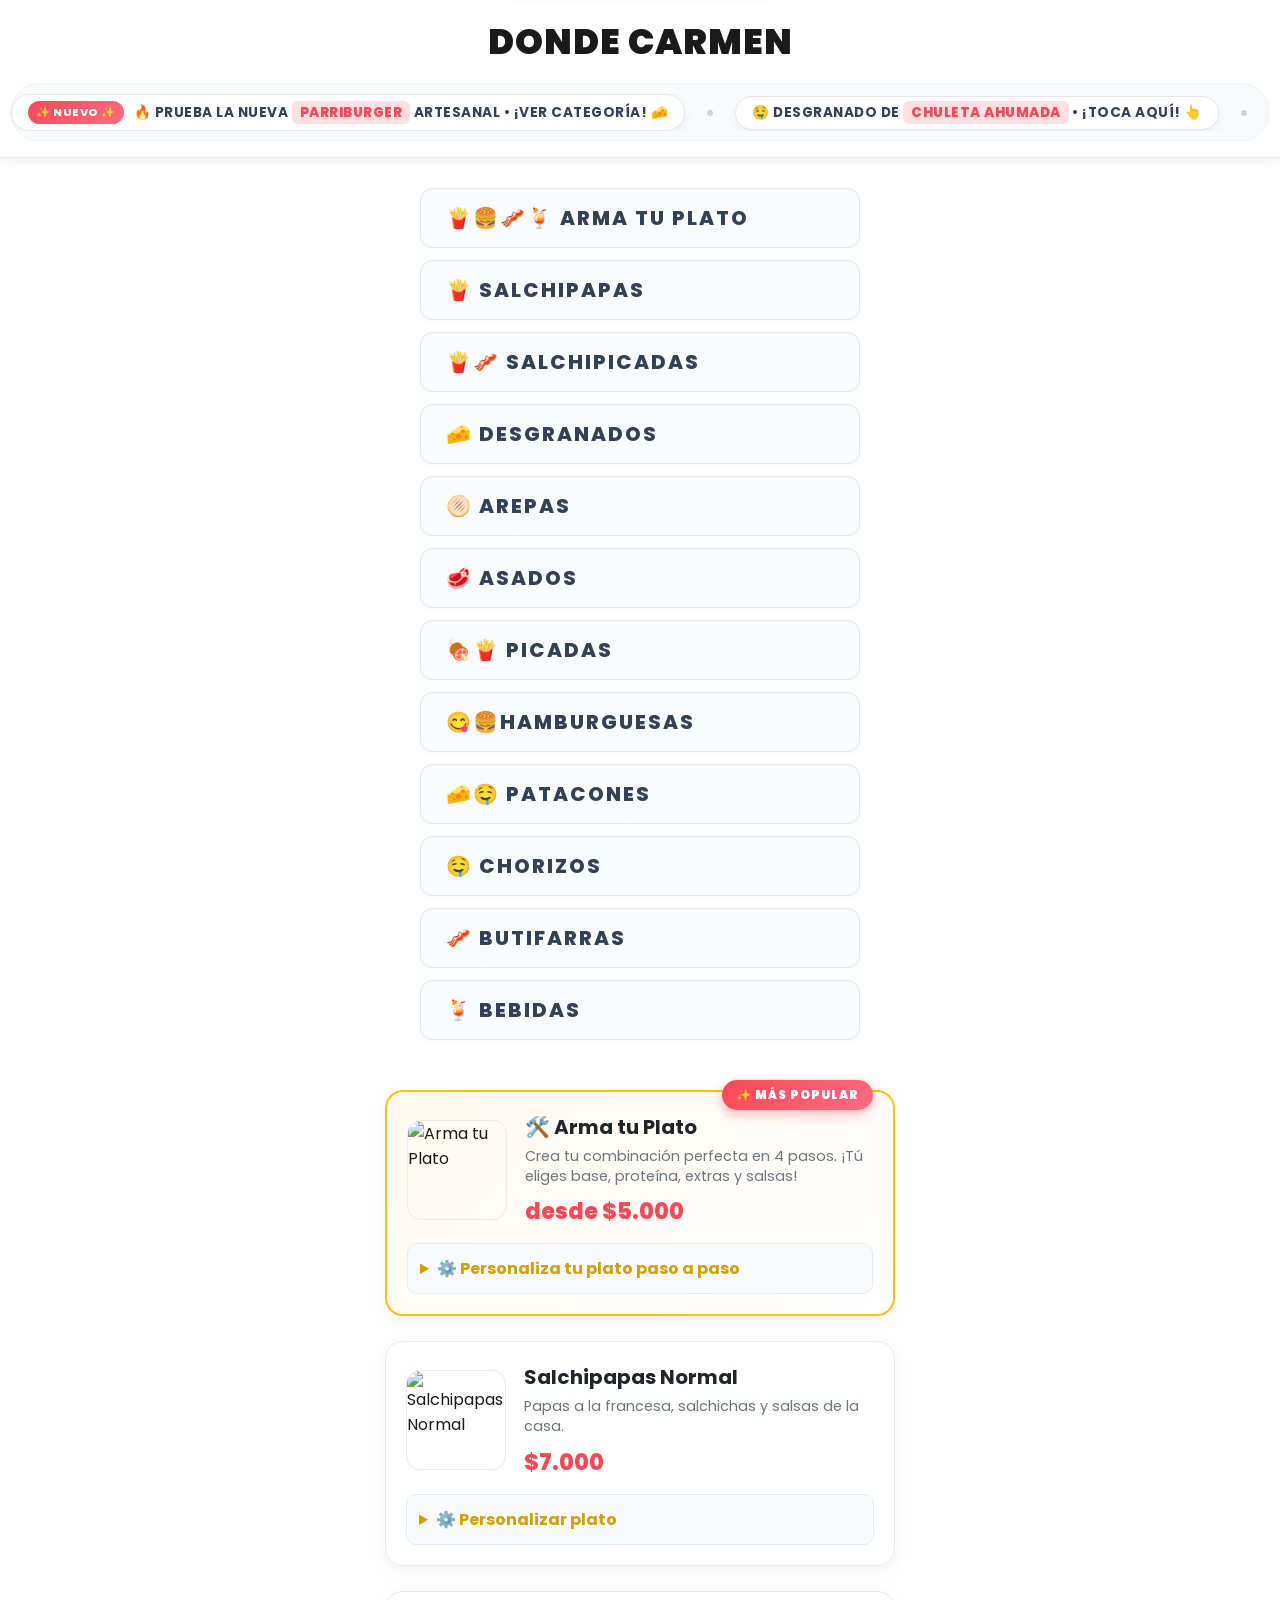
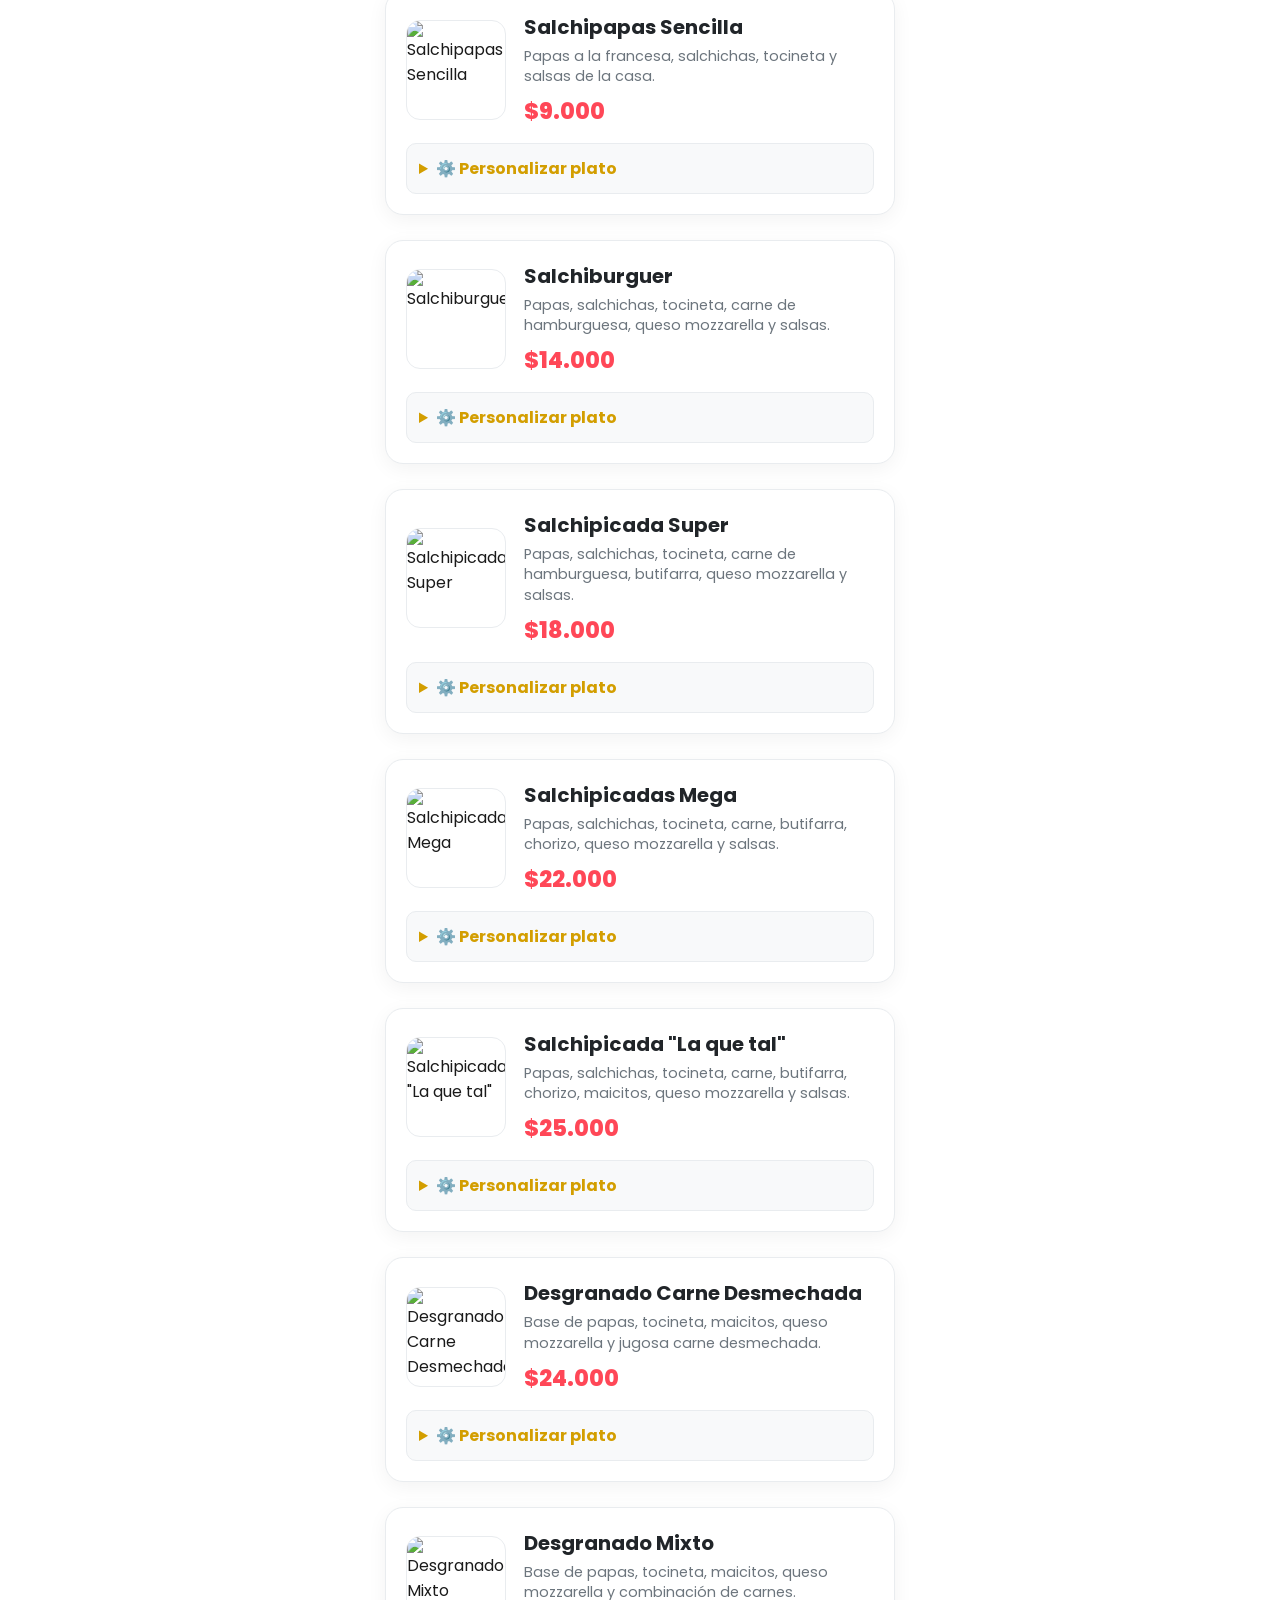
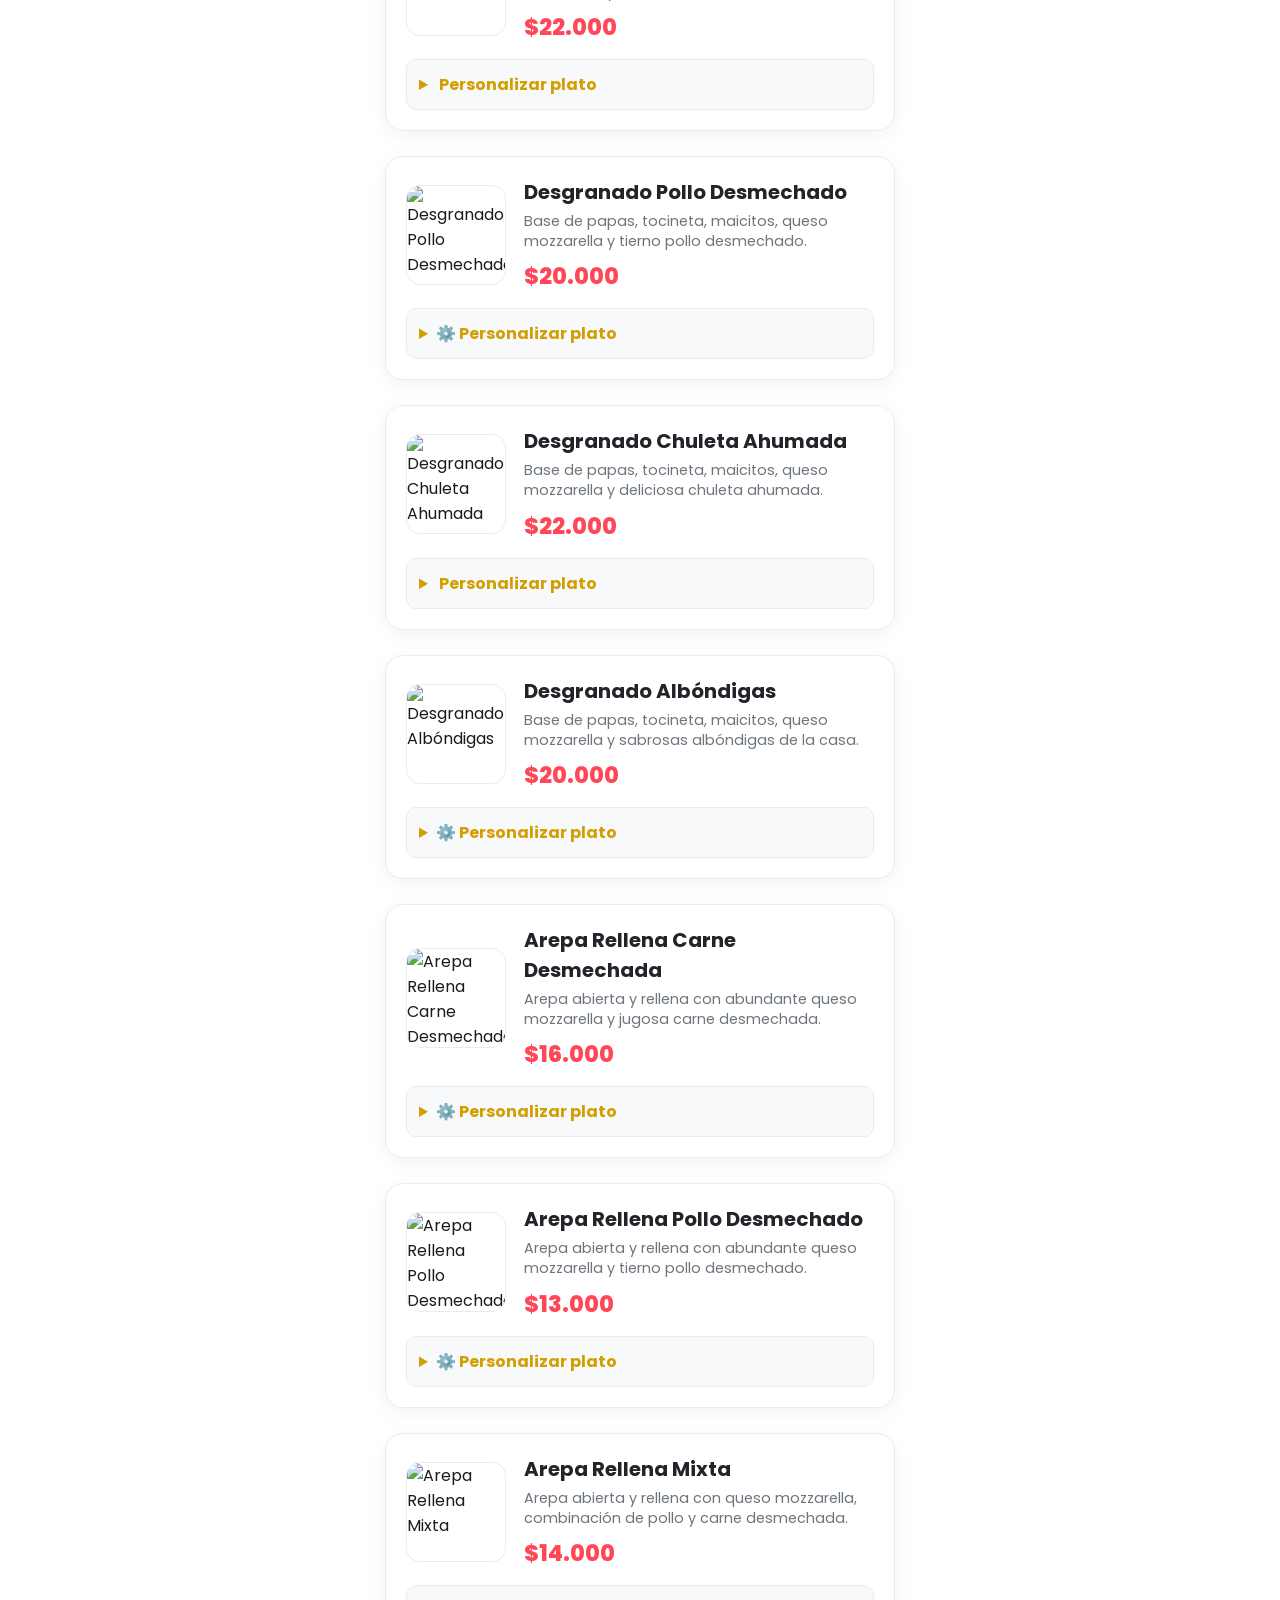
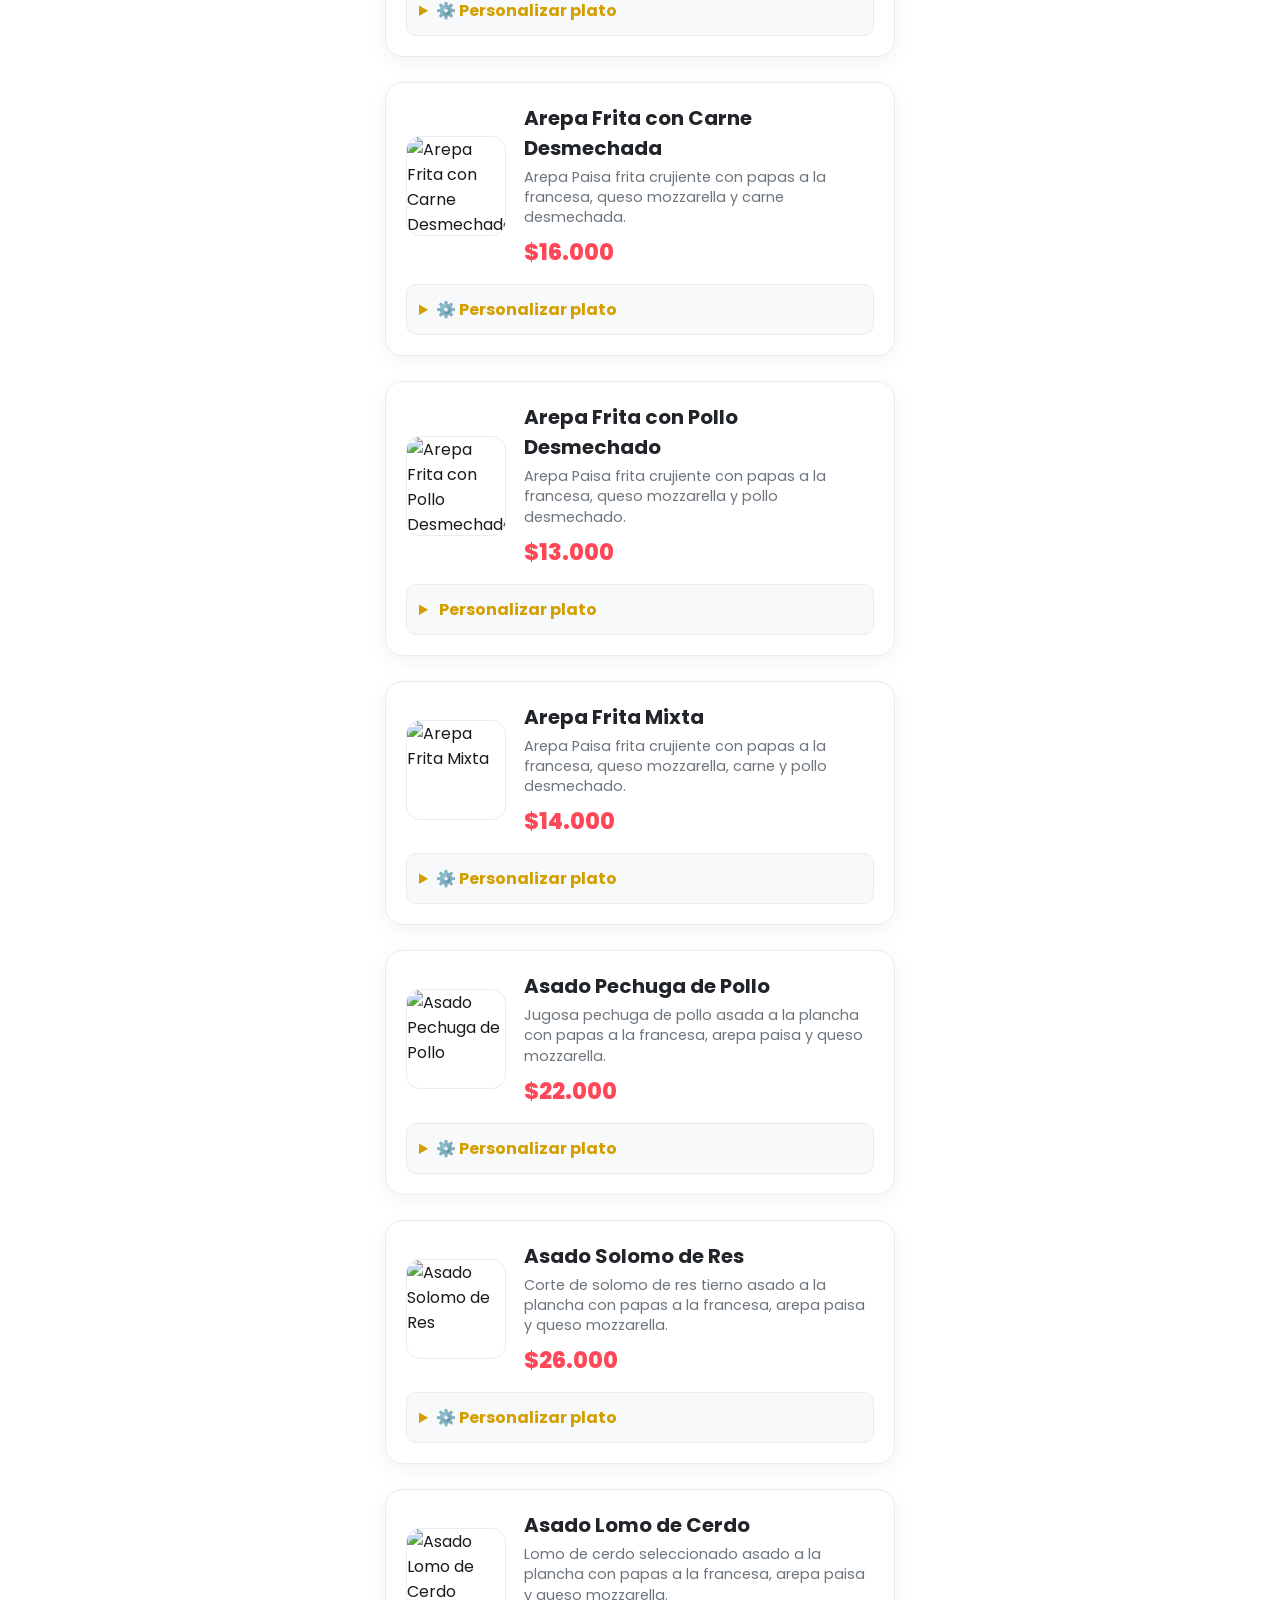
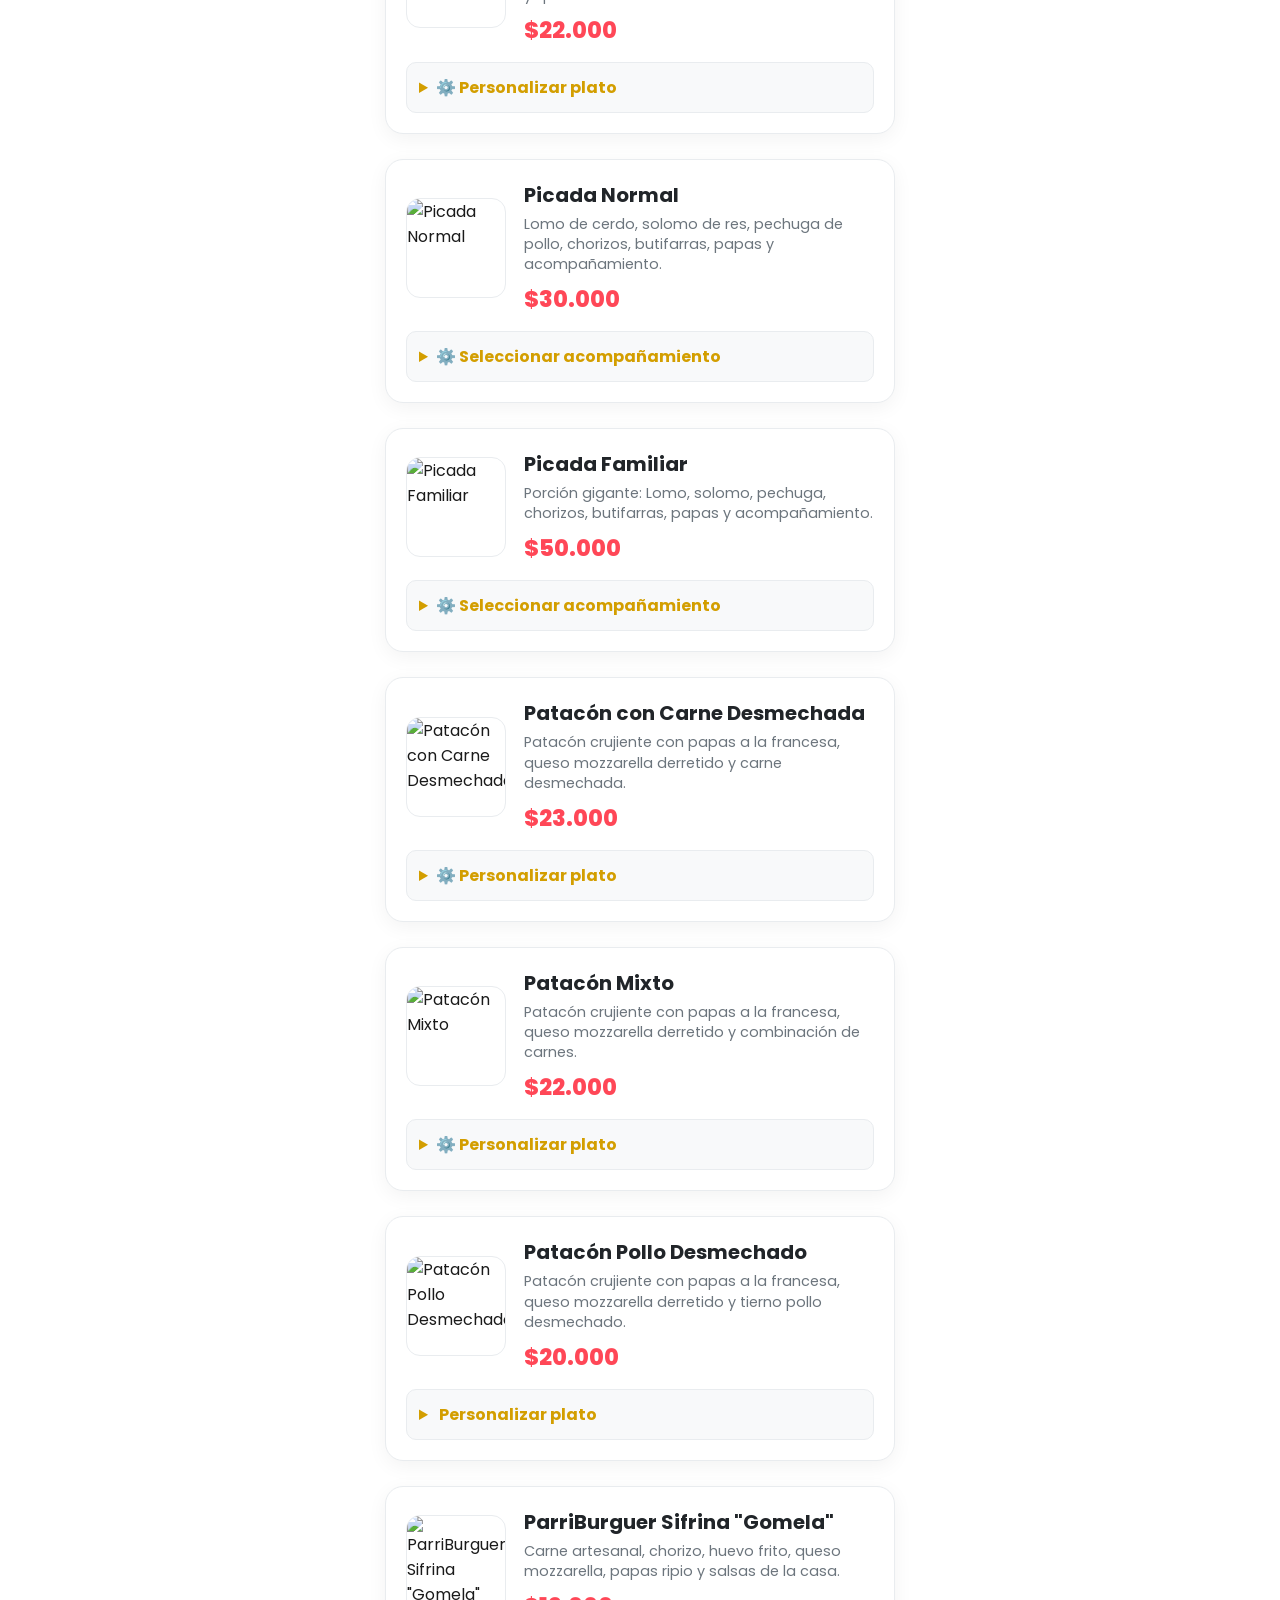
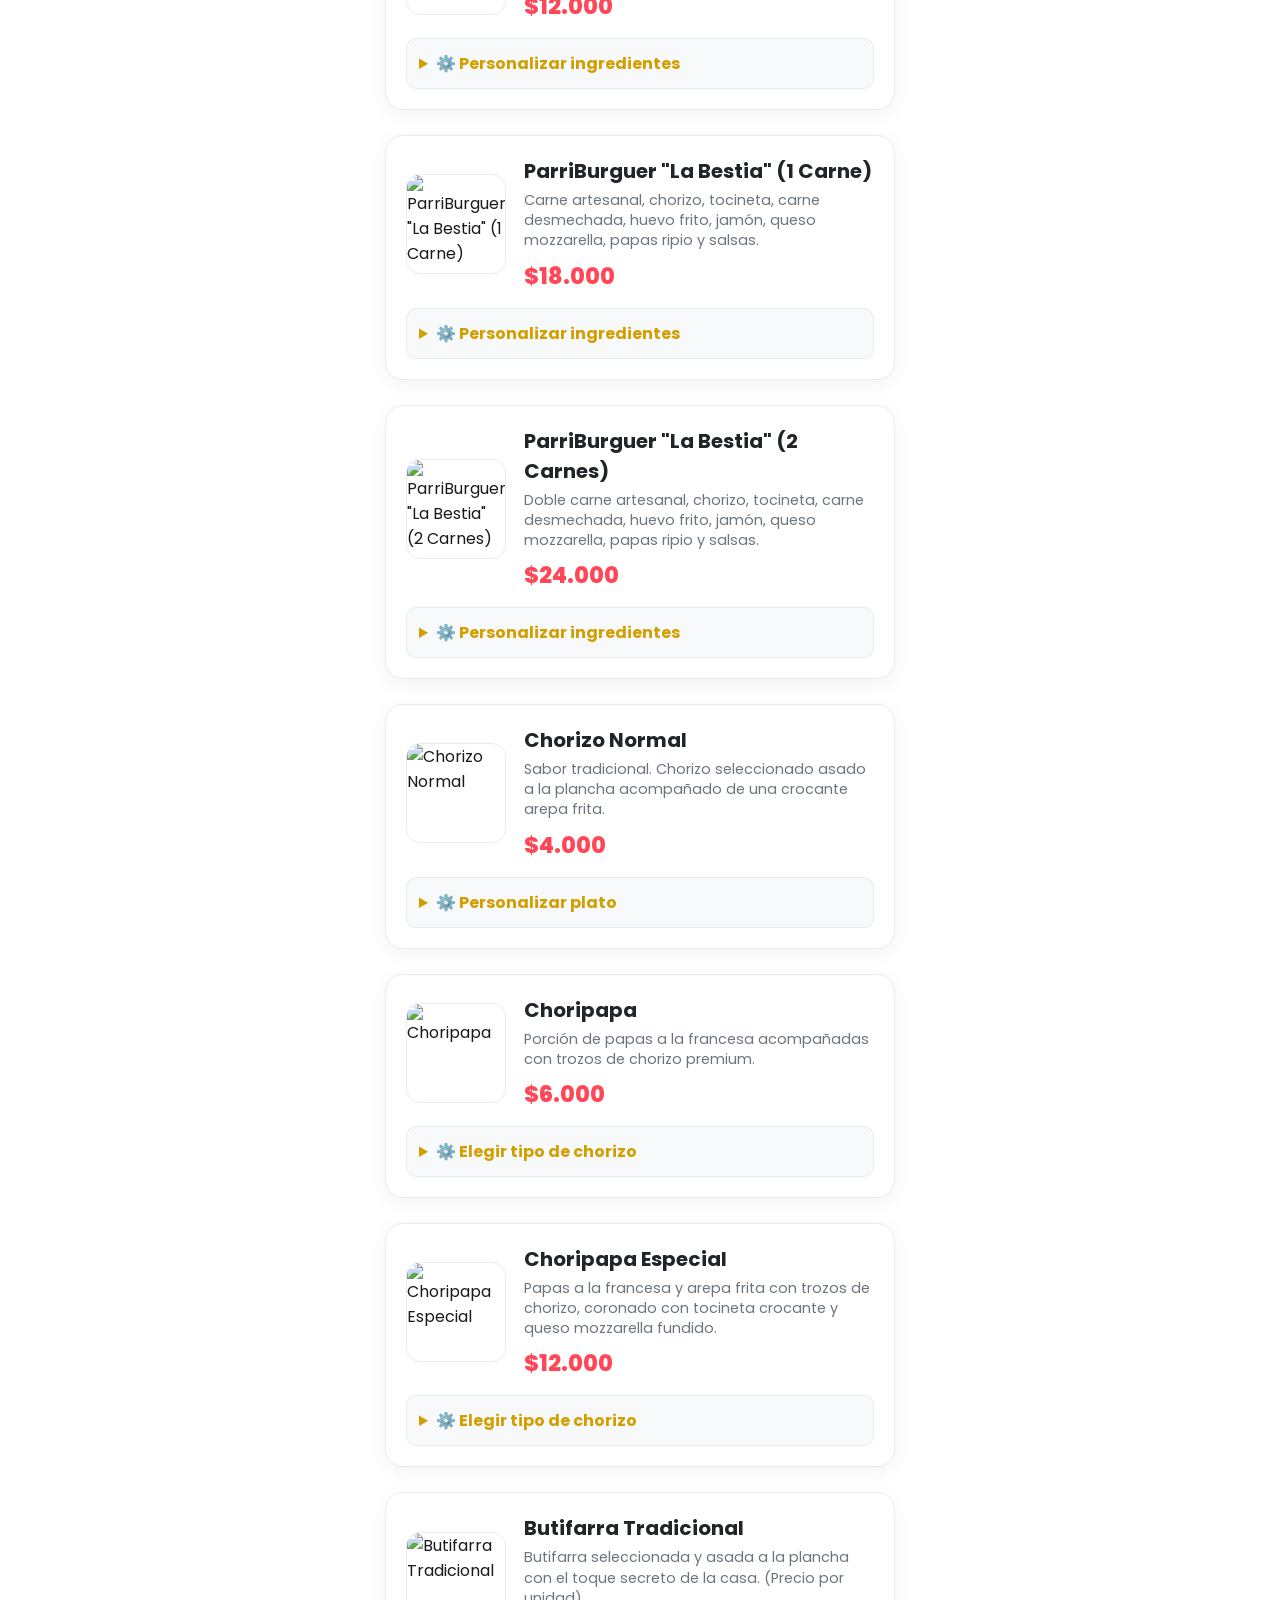
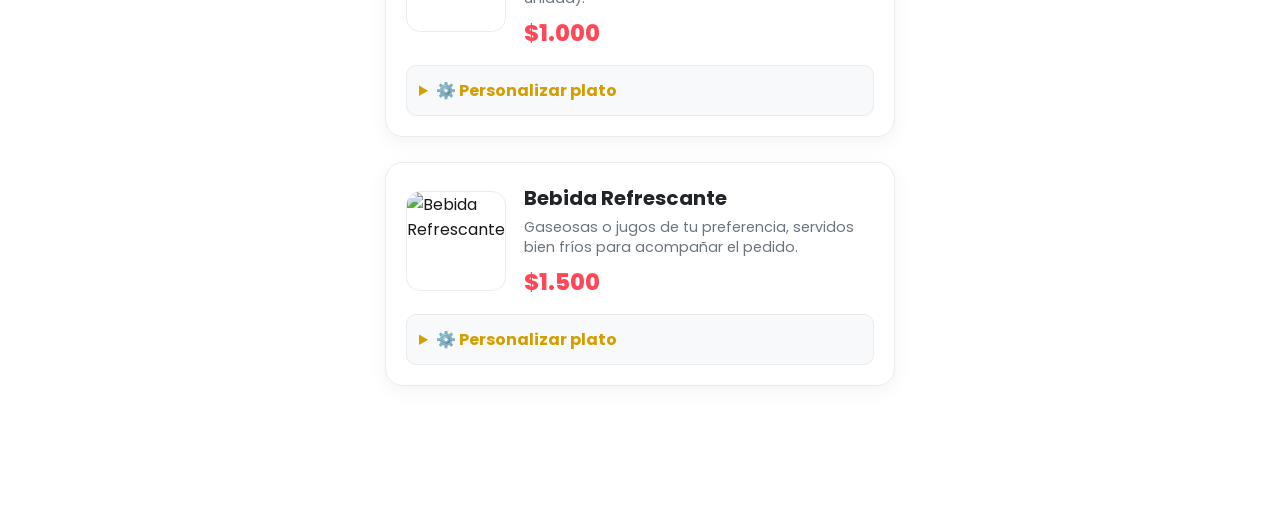
==== index.html @ 61e3e8b7 "Update index.html" ====
<!DOCTYPE html>
<html lang="es">
<head>
    <meta charset="UTF-8">
    <meta name="viewport" content="width=device-width, initial-scale=1.0">
    <title>Donde Carmen - Menú Digital</title>
    <link rel="preconnect" href="https://fonts.googleapis.com">
    <link rel="preconnect" href="https://fonts.gstatic.com" crossorigin>
    <link href="https://fonts.googleapis.com/css2?family=Poppins:wght@400;600;700;800;900&display=swap" rel="stylesheet">
    <link rel="stylesheet" href="style.css">
</head>
<body>

    <!-- HERO BANNER -->
    <header class="hero-banner">
        <h1 class="titulo-principal">Donde Carmen</h1>
        
        <!-- MARQUESINA MODERNA -->
        <div class="frase-contenedor-movil">
            <div class="marquee-moderna-wrapper">
                <div class="marquee-comercial">
                    <span class="marquee-item" data-destino="hamburguesas">
                        <span class="badge-live">✨ NUEVO ✨</span>
                        <span class="frase-moderna">🔥 Prueba la nueva <span class="resaltado-ParriBurguer">ParriBurger</span> Artesanal • ¡Ver Categoría! 🧀</span>
                    </span>
                    <span class="marquee-separator">•</span>
                    <span class="marquee-item" data-destino="desgranados">
                        <span class="frase-moderna">🤤 Desgranado de <span class="resaltado-ParriBurguer">Chuleta Ahumada</span> • ¡Toca Aquí! 👆</span>
                    </span>
                    <span class="marquee-separator">•</span>
                    <span class="marquee-item" data-destino="hamburguesas">
                        <span class="badge-live">✨ NUEVO ✨</span>
                        <span class="frase-moderna">🔥 Prueba la nueva <span class="resaltado-ParriBurguer">ParriBurger</span> Artesanal • ¡Ver Categoría! 🧀</span>
                    </span>
                    <span class="marquee-separator">•</span>
                    <span class="marquee-item" data-destino="desgranados">
                        <span class="frase-moderna"> Desgranado de <span class="resaltado-ParriBurguer">Chuleta Ahumada</span> • ¡Toca Aquí! </span>
                    </span>
                </div>
            </div>
        </div>
    </header>

    <!-- FILTROS DE CATEGORÍAS -->
    <nav class="filtros">
        <button class="btn-filtro-card" data-categoria="arma-tu-plato"><span>🍟🍔🥓🍹 Arma tu Plato</span></button>
        <button class="btn-filtro-card" data-categoria="salchipapas"><span> 🍟 Salchipapas</span></button>
        <button class="btn-filtro-card" data-categoria="salchipicadas"><span>🍟🥓 Salchipicadas</span></button>
        <button class="btn-filtro-card" data-categoria="desgranados"><span>🧀 Desgranados</span></button>
        <button class="btn-filtro-card" data-categoria="arepas"><span>🫓 Arepas</span></button>
        <button class="btn-filtro-card" data-categoria="asados"><span>🥩 Asados</span></button>
        <button class="btn-filtro-card" data-categoria="picadas"><span>🍖🍟 Picadas</span></button>
        <button class="btn-filtro-card" data-categoria="hamburguesas"><span> 😋🍔Hamburguesas</span></button>
        <button class="btn-filtro-card" data-categoria="patacones"><span>🧀🤤 Patacones</span></button>
        <button class="btn-filtro-card" data-categoria="chorizos"><span> 🤤 Chorizos</span></button>
        <button class="btn-filtro-card" data-categoria="butifarras"><span>🥓 Butifarras</span></button>
        <button class="btn-filtro-card" data-categoria="bebidas"><span> 🍹 Bebidas</span></button>
    </nav>

    <!-- MENÚ -->
    <main class="contenedor-menu">
        <!-- ARMA TU PLATO -->
        <article class="item-menu arma-tu-plato" data-categoria="arma-tu-plato">
            <span class="badge-especial">✨ MÁS POPULAR</span>
            <div class="info-plato-principal">
                <img src="https://images.unsplash.com/photo-1585238342024-78d387d3a3c1?w=400" alt="Arma tu Plato" class="foto-plato">
                <div class="detalles-basicos">
                    <h3>🛠️ Arma tu Plato</h3>
                    <p class="descripcion">Crea tu combinación perfecta en 4 pasos. ¡Tú eliges base, proteína, extras y salsas!</p>
                    <p class="precio" data-precio-base="5000">desde $5.000</p>
                </div>
            </div>
            <details>
                <summary>⚙️ Personaliza tu plato paso a paso</summary>
                <div class="seccion-personalizacion builder-atp">
                    <h4 class="titulo-seccion titulo-paso">🥔 1. Elige tu BASE</h4>
                    <p class="ayuda-atp">Selecciona una opción</p>
                    <div class="grupo-opciones-atp">
                        <label class="opcion-atp">
                            <input type="radio" name="base-atp" value="Papas a la francesa" data-valor="5000" class="input-precio-atp" checked>
                            <span class="emoji-atp">🍟</span>
                            <span class="texto-atp"><strong>Papas a la francesa</strong> <small>Incluida</small></span>
                        </label>
                        <label class="opcion-atp">
                            <input type="radio" name="base-atp" value="Patacón crujiente" data-valor="6000" class="input-precio-atp">
                            <span class="emoji-atp">🍌</span>
                            <span class="texto-atp"><strong>Patacón crujiente</strong> <small>+$1.000</small></span>
                        </label>
                        <label class="opcion-atp">
                            <input type="radio" name="base-atp" value="Arepa paisa frita" data-valor="6500" class="input-precio-atp">
                            <span class="emoji-atp">🫓</span>
                            <span class="texto-atp"><strong>Arepa paisa frita</strong> <small>+$1.500</small></span>
                        </label>
                    </div>

                    <h4 class="titulo-seccion titulo-paso"> 2. Agrega tu PROTEÍNA</h4>
                    <p class="ayuda-atp">Puedes elegir varias 🤤</p>
                    <div class="grupo-opciones-atp">
                        <label class="opcion-atp">
                            <input type="checkbox" value="Carne desmechada" data-valor="8000" class="adicion-item input-precio-atp opcion-proteina">
                            <span class="emoji-atp">🐄</span>
                            <span class="texto-atp"><strong>Carne desmechada</strong> <small>+$8.000</small></span>
                        </label>
                        <label class="opcion-atp">
                            <input type="checkbox" value="Pollo desmechado" data-valor="7000" class="adicion-item input-precio-atp opcion-proteina">
                            <span class="emoji-atp">🐔</span>
                            <span class="texto-atp"><strong>Pollo desmechado</strong> <small>+$7.000</small></span>
                        </label>
                        <label class="opcion-atp">
                            <input type="checkbox" value="Chuleta ahumada" data-valor="8000" class="adicion-item input-precio-atp opcion-proteina">
                            <span class="emoji-atp"></span>
                            <span class="texto-atp"><strong>Chuleta ahumada</strong> <small>+$8.000</small></span>
                        </label>
                        <label class="opcion-atp">
                            <input type="checkbox" value="Salchicha + Tocineta" data-valor="6000" class="adicion-item input-precio-atp opcion-proteina">
                            <span class="emoji-atp"></span>
                            <span class="texto-atp"><strong>Salchicha + Tocineta</strong> <small>+$6.000</small></span>
                        </label>
                        <label class="opcion-atp">
                            <input type="checkbox" value="Albóndigas de la casa" data-valor="7000" class="adicion-item input-precio-atp opcion-proteina">
                            <span class="emoji-atp">🍖</span>
                            <span class="texto-atp"><strong>Albóndigas de la casa</strong> <small>+$7.000</small></span>
                        </label>
                    </div>

                    <h4 class="titulo-seccion titulo-paso"> 3. Agrega EXTRAS</h4>
                    <div class="grupo-opciones-atp">
                        <label class="opcion-atp">
                            <input type="checkbox" value="Queso mozzarella" data-valor="2000" class="adicion-item input-precio-atp opcion-extra">
                            <span class="emoji-atp"></span>
                            <span class="texto-atp"><strong>Queso mozzarella</strong> <small>+$2.000</small></span>
                        </label>
                        <label class="opcion-atp">
                            <input type="checkbox" value="Tocineta extra" data-valor="2000" class="adicion-item input-precio-atp opcion-extra">
                            <span class="emoji-atp">🥓</span>
                            <span class="texto-atp"><strong>Tocineta extra</strong> <small>+$2.000</small></span>
                        </label>
                        <label class="opcion-atp">
                            <input type="checkbox" value="Maicitos" data-valor="1500" class="adicion-item input-precio-atp opcion-extra">
                            <span class="emoji-atp">🌽</span>
                            <span class="texto-atp"><strong>Maicitos</strong> <small>+$1.500</small></span>
                        </label>
                        <label class="opcion-atp">
                            <input type="checkbox" value="Huevo frito" data-valor="2000" class="adicion-item input-precio-atp opcion-extra">
                            <span class="emoji-atp">🍳</span>
                            <span class="texto-atp"><strong>Huevo frito</strong> <small>+$2.000</small></span>
                        </label>
                    </div>

                    <h4 class="titulo-seccion titulo-paso">🧴 4. Elige tus SALSAS</h4>
                    <div class="grupo-opciones-atp grupo-salsas-atp">
                        <label class="opcion-atp opcion-salsa">
                            <input type="checkbox" value="Sin Salsas" class="salsa-item">
                            <span class="texto-atp">🚫 Sin salsas</span>
                        </label>
                        <label class="opcion-atp opcion-salsa">
                            <input type="checkbox" value="Rosada" class="salsa-item">
                            <span class="texto-atp">Rosada</span>
                        </label>
                        <label class="opcion-atp opcion-salsa">
                            <input type="checkbox" value="Roja" class="salsa-item">
                            <span class="texto-atp">Roja</span>
                        </label>
                        <label class="opcion-atp opcion-salsa">
                            <input type="checkbox" value="Piña" class="salsa-item">
                            <span class="texto-atp">Piña</span>
                        </label>
                        <label class="opcion-atp opcion-salsa">
                            <input type="checkbox" value="BBQ" class="salsa-item">
                            <span class="texto-atp">BBQ</span>
                        </label>
                        <label class="opcion-atp opcion-salsa">
                            <input type="checkbox" value="Guac." class="salsa-item">
                            <span class="texto-atp">Guac.</span>
                        </label>
                        <label class="opcion-atp opcion-salsa">
                            <input type="checkbox" value="Ajo" class="salsa-item">
                            <span class="texto-atp">Ajo</span>
                        </label>
                        <label class="opcion-atp opcion-salsa">
                            <input type="checkbox" value="Maíz" class="salsa-item">
                            <span class="texto-atp">Maíz</span>
                        </label>
                        <label class="opcion-atp opcion-salsa">
                            <input type="checkbox" value="Tocineta" class="salsa-item">
                            <span class="texto-atp">Tocineta</span>
                        </label>
                    </div>

                    <div class="resumen-atp">
                        <div class="fila-resumen"><span>Base:</span> <strong id="resumen-base-atp">Papas a la francesa</strong></div>
                        <div class="fila-resumen"><span>Proteínas:</span> <strong id="resumen-proteinas-atp">Ninguna</strong></div>
                        <div class="fila-resumen"><span>Extras:</span> <strong id="resumen-extras-atp">Ninguno</strong></div>
                    </div>

                    <button class="btn-pedir-plato btn-atp-final">Añadir al Carrito 🛒</button>
                </div>
            </details>
        </article>

        <!-- SALCHIPAPAS -->
        <article class="item-menu" data-categoria="salchipapas">
            <div class="info-plato-principal">
                <img src="https://i.ibb.co/ycywjhr7/OIP.jpg" alt="Salchipapas Normal" class="foto-plato">
                <div class="detalles-basicos">
                    <h3>Salchipapas Normal</h3>
                    <p class="descripcion">Papas a la francesa, salchichas y salsas de la casa.</p>
                    <p class="precio" data-precio-base="7000">$7.000</p>
                </div>
            </div>
            <details>
                <summary>⚙️ Personalizar plato</summary>
                <div class="seccion-personalizacion">
                    <h4 class="titulo-seccion">¿Quitar algo?</h4>
                    <label class="opcion-check"><input type="checkbox" value="Sin Salsas" class="quitar-item"> Sin Salsas</label>
                    
                    <h4 class="titulo-seccion">¿Adiciones?</h4>
                    <label class="opcion-check"><input type="checkbox" value="Salchicha" data-valor="2000" class="adicion-item"> + Salchicha (+$2.000)</label>
                    <label class="opcion-check"><input type="checkbox" value="Tocineta" data-valor="2000" class="adicion-item"> + Tocineta (+$2.000)</label>
                    <label class="opcion-check"><input type="checkbox" value="Queso" data-valor="2000" class="adicion-item"> + Queso (+$2.000)</label>
                    
                    <h4 class="titulo-seccion">¿Qué salsas deseas?</h4>
                    <label class="opcion-check"><input type="checkbox" value="Sin Salsas" class="salsa-item"> 🚫 Sin Salsas</label>
                    <label class="opcion-check"><input type="checkbox" value="Rosada" class="salsa-item"> Rosada</label>
                    <label class="opcion-check"><input type="checkbox" value="Roja" class="salsa-item"> Roja</label>
                    <label class="opcion-check"><input type="checkbox" value="Piña" class="salsa-item"> Piña</label>
                    <label class="opcion-check"><input type="checkbox" value="BBQ" class="salsa-item"> BBQ</label>
                    <label class="opcion-check"><input type="checkbox" value="Guac." class="salsa-item"> Guac.</label>
                    <label class="opcion-check"><input type="checkbox" value="Ajo" class="salsa-item"> Ajo</label>
                    <label class="opcion-check"><input type="checkbox" value="Maíz" class="salsa-item"> Maíz</label>
                    <label class="opcion-check"><input type="checkbox" value="Tocineta" class="salsa-item"> Tocineta</label>
                    
                    <button class="btn-pedir-plato">Añadir al Carrito 🛒</button>
                </div>
            </details>
        </article>

        <article class="item-menu" data-categoria="salchipapas">
            <div class="info-plato-principal">
                <img src="https://i.ibb.co/gbPzMrd4/images.jpg" alt="Salchipapas Sencilla" class="foto-plato">
                <div class="detalles-basicos">
                    <h3>Salchipapas Sencilla</h3>
                    <p class="descripcion">Papas a la francesa, salchichas, tocineta y salsas de la casa.</p>
                    <p class="precio" data-precio-base="9000">$9.000</p>
                </div>
            </div>
            <details>
                <summary>⚙️ Personalizar plato</summary>
                <div class="seccion-personalizacion">
                    <h4 class="titulo-seccion">¿Quitar algo?</h4>
                    <label class="opcion-check"><input type="checkbox" value="Sin Tocineta" class="quitar-item"> Sin Tocineta</label>
                    <label class="opcion-check"><input type="checkbox" value="Sin Salsas" class="quitar-item"> Sin Salsas</label>
                    
                    <h4 class="titulo-seccion">¿Adiciones?</h4>
                    <label class="opcion-check"><input type="checkbox" value="Salchicha" data-valor="2000" class="adicion-item"> + Salchicha (+$2.000)</label>
                    <label class="opcion-check"><input type="checkbox" value="Tocineta" data-valor="2000" class="adicion-item"> + Tocineta (+$2.000)</label>
                    <label class="opcion-check"><input type="checkbox" value="Queso" data-valor="2000" class="adicion-item"> + Queso (+$2.000)</label>
                    
                    <h4 class="titulo-seccion">¿Qué salsas deseas?</h4>
                    <label class="opcion-check"><input type="checkbox" value="Sin Salsas" class="salsa-item"> 🚫 Sin Salsas</label>
                    <label class="opcion-check"><input type="checkbox" value="Rosada" class="salsa-item"> Rosada</label>
                    <label class="opcion-check"><input type="checkbox" value="Roja" class="salsa-item"> Roja</label>
                    <label class="opcion-check"><input type="checkbox" value="Piña" class="salsa-item"> Piña</label>
                    <label class="opcion-check"><input type="checkbox" value="BBQ" class="salsa-item"> BBQ</label>
                    <label class="opcion-check"><input type="checkbox" value="Guac." class="salsa-item"> Guac.</label>
                    <label class="opcion-check"><input type="checkbox" value="Ajo" class="salsa-item"> Ajo</label>
                    <label class="opcion-check"><input type="checkbox" value="Maíz" class="salsa-item"> Maíz</label>
                    <label class="opcion-check"><input type="checkbox" value="Tocineta" class="salsa-item"> Tocineta</label>
                    
                    <button class="btn-pedir-plato">Añadir al Carrito 🛒</button>
                </div>
            </details>
        </article>

        <article class="item-menu" data-categoria="salchipicadas">
            <div class="info-plato-principal">
                <img src="https://images.unsplash.com/photo-1555939594-58d7cb561ad1?w=400" alt="Salchiburguer" class="foto-plato">
                <div class="detalles-basicos">
                    <h3>Salchiburguer</h3>
                    <p class="descripcion">Papas, salchichas, tocineta, carne de hamburguesa, queso mozzarella y salsas.</p>
                    <p class="precio" data-precio-base="14000">$14.000</p>
                </div>
            </div>
            <details>
                <summary>⚙️ Personalizar plato</summary>
                <div class="seccion-personalizacion">
                    <h4 class="titulo-seccion">¿Quitar algo?</h4>
                    <label class="opcion-check"><input type="checkbox" value="Sin Tocineta" class="quitar-item"> Sin Tocineta</label>
                    
                    <h4 class="titulo-seccion">¿Adiciones?</h4>
                    <label class="opcion-check"><input type="checkbox" value="Salchicha" data-valor="2000" class="adicion-item"> + Salchicha (+$2.000)</label>
                    <label class="opcion-check"><input type="checkbox" value="Tocineta" data-valor="2000" class="adicion-item"> + Tocineta (+$2.000)</label>
                    <label class="opcion-check"><input type="checkbox" value="Queso" data-valor="2000" class="adicion-item"> + Queso (+$2.000)</label>
                    
                    <h4 class="titulo-seccion">¿Qué salsas deseas?</h4>
                    <label class="opcion-check"><input type="checkbox" value="Sin Salsas" class="salsa-item">  Sin Salsas</label>
                    <label class="opcion-check"><input type="checkbox" value="Rosada" class="salsa-item"> Rosada</label>
                    <label class="opcion-check"><input type="checkbox" value="Roja" class="salsa-item"> Roja</label>
                    <label class="opcion-check"><input type="checkbox" value="Piña" class="salsa-item"> Piña</label>
                    <label class="opcion-check"><input type="checkbox" value="BBQ" class="salsa-item"> BBQ</label>
                    <label class="opcion-check"><input type="checkbox" value="Guac." class="salsa-item"> Guac.</label>
                    <label class="opcion-check"><input type="checkbox" value="Ajo" class="salsa-item"> Ajo</label>
                    <label class="opcion-check"><input type="checkbox" value="Maíz" class="salsa-item"> Maíz</label>
                    <label class="opcion-check"><input type="checkbox" value="Tocineta" class="salsa-item"> Tocineta</label>
                    
                    <button class="btn-pedir-plato">Añadir al Carrito 🛒</button>
                </div>
            </details>
        </article>

        <article class="item-menu" data-categoria="salchipicadas">
            <div class="info-plato-principal">
                <img src="https://images.unsplash.com/photo-1555939594-58d7cb561ad1?w=400" alt="Salchipicada Super" class="foto-plato">
                <div class="detalles-basicos">
                    <h3>Salchipicada Super</h3>
                    <p class="descripcion">Papas, salchichas, tocineta, carne de hamburguesa, butifarra, queso mozzarella y salsas.</p>
                    <p class="precio" data-precio-base="18000">$18.000</p>
                </div>
            </div>
            <details>
                <summary>⚙️ Personalizar plato</summary>
                <div class="seccion-personalizacion">
                    <h4 class="titulo-seccion">¿Quitar algo?</h4>
                    <label class="opcion-check"><input type="checkbox" value="Sin Butifarra" class="quitar-item"> Sin Butifarra</label>
                    
                    <h4 class="titulo-seccion">¿Adiciones?</h4>
                    <label class="opcion-check"><input type="checkbox" value="Salchicha" data-valor="2000" class="adicion-item"> + Salchicha (+$2.000)</label>
                    <label class="opcion-check"><input type="checkbox" value="Tocineta" data-valor="2000" class="adicion-item"> + Tocineta (+$2.000)</label>
                    <label class="opcion-check"><input type="checkbox" value="Queso" data-valor="2000" class="adicion-item"> + Queso (+$2.000)</label>
                    
                    <h4 class="titulo-seccion">¿Qué salsas deseas?</h4>
                    <label class="opcion-check"><input type="checkbox" value="Sin Salsas" class="salsa-item">  Sin Salsas</label>
                    <label class="opcion-check"><input type="checkbox" value="Rosada" class="salsa-item"> Rosada</label>
                    <label class="opcion-check"><input type="checkbox" value="Roja" class="salsa-item"> Roja</label>
                    <label class="opcion-check"><input type="checkbox" value="Piña" class="salsa-item"> Piña</label>
                    <label class="opcion-check"><input type="checkbox" value="BBQ" class="salsa-item"> BBQ</label>
                    <label class="opcion-check"><input type="checkbox" value="Guac." class="salsa-item"> Guac.</label>
                    <label class="opcion-check"><input type="checkbox" value="Ajo" class="salsa-item"> Ajo</label>
                    <label class="opcion-check"><input type="checkbox" value="Maíz" class="salsa-item"> Maíz</label>
                    <label class="opcion-check"><input type="checkbox" value="Tocineta" class="salsa-item"> Tocineta</label>
                    
                    <button class="btn-pedir-plato">Añadir al Carrito 🛒</button>
                </div>
            </details>
        </article>

        <article class="item-menu" data-categoria="salchipicadas">
            <div class="info-plato-principal">
                <img src="https://images.unsplash.com/photo-1555939594-58d7cb561ad1?w=400" alt="Salchipicadas Mega" class="foto-plato">
                <div class="detalles-basicos">
                    <h3>Salchipicadas Mega</h3>
                    <p class="descripcion">Papas, salchichas, tocineta, carne, butifarra, chorizo, queso mozzarella y salsas.</p>
                    <p class="precio" data-precio-base="22000">$22.000</p>
                </div>
            </div>
            <details>
                <summary>⚙️ Personalizar plato</summary>
                <div class="seccion-personalizacion">
                    <h4 class="titulo-seccion">¿Quitar algo?</h4>
                    <label class="opcion-check"><input type="checkbox" value="Sin Chorizo" class="quitar-item"> Sin Chorizo</label>
                    <label class="opcion-check"><input type="checkbox" value="Sin Butifarra" class="quitar-item"> Sin Butifarra</label>
                    
                    <h4 class="titulo-seccion">¿Adiciones?</h4>
                    <label class="opcion-check"><input type="checkbox" value="Salchicha" data-valor="2000" class="adicion-item"> + Salchicha (+$2.000)</label>
                    <label class="opcion-check"><input type="checkbox" value="Tocineta" data-valor="2000" class="adicion-item"> + Tocineta (+$2.000)</label>
                    <label class="opcion-check"><input type="checkbox" value="Queso" data-valor="2000" class="adicion-item"> + Queso (+$2.000)</label>
                    
                    <h4 class="titulo-seccion">¿Qué salsas deseas?</h4>
                    <label class="opcion-check"><input type="checkbox" value="Sin Salsas" class="salsa-item"> 🚫 Sin Salsas</label>
                    <label class="opcion-check"><input type="checkbox" value="Rosada" class="salsa-item"> Rosada</label>
                    <label class="opcion-check"><input type="checkbox" value="Roja" class="salsa-item"> Roja</label>
                    <label class="opcion-check"><input type="checkbox" value="Piña" class="salsa-item"> Piña</label>
                    <label class="opcion-check"><input type="checkbox" value="BBQ" class="salsa-item"> BBQ</label>
                    <label class="opcion-check"><input type="checkbox" value="Guac." class="salsa-item"> Guac.</label>
                    <label class="opcion-check"><input type="checkbox" value="Ajo" class="salsa-item"> Ajo</label>
                    <label class="opcion-check"><input type="checkbox" value="Maíz" class="salsa-item"> Maíz</label>
                    <label class="opcion-check"><input type="checkbox" value="Tocineta" class="salsa-item"> Tocineta</label>
                    
                    <button class="btn-pedir-plato">Añadir al Carrito 🛒</button>
                </div>
            </details>
        </article>

        <article class="item-menu" data-categoria="salchipicadas">
            <div class="info-plato-principal">
                <img src="https://images.unsplash.com/photo-1555939594-58d7cb561ad1?w=400" alt='Salchipicada "La que tal"' class="foto-plato">
                <div class="detalles-basicos">
                    <h3>Salchipicada "La que tal"</h3>
                    <p class="descripcion">Papas, salchichas, tocineta, carne, butifarra, chorizo, maicitos, queso mozzarella y salsas.</p>
                    <p class="precio" data-precio-base="25000">$25.000</p>
                </div>
            </div>
            <details>
                <summary>⚙️ Personalizar plato</summary>
                <div class="seccion-personalizacion">
                    <h4 class="titulo-seccion">¿Quitar algo?</h4>
                    <label class="opcion-check"><input type="checkbox" value="Sin Maicitos" class="quitar-item"> Sin Maicitos</label>
                    <label class="opcion-check"><input type="checkbox" value="Sin Tocineta" class="quitar-item"> Sin Tocineta</label>
                    
                    <h4 class="titulo-seccion">¿Adiciones?</h4>
                    <label class="opcion-check"><input type="checkbox" value="Salchicha" data-valor="2000" class="adicion-item"> + Salchicha (+$2.000)</label>
                    <label class="opcion-check"><input type="checkbox" value="Tocineta" data-valor="2000" class="adicion-item"> + Tocineta (+$2.000)</label>
                    <label class="opcion-check"><input type="checkbox" value="Queso" data-valor="2000" class="adicion-item"> + Queso (+$2.000)</label>
                    
                    <h4 class="titulo-seccion">¿Qué salsas deseas?</h4>
                    <label class="opcion-check"><input type="checkbox" value="Sin Salsas" class="salsa-item"> 🚫 Sin Salsas</label>
                    <label class="opcion-check"><input type="checkbox" value="Rosada" class="salsa-item"> Rosada</label>
                    <label class="opcion-check"><input type="checkbox" value="Roja" class="salsa-item"> Roja</label>
                    <label class="opcion-check"><input type="checkbox" value="Piña" class="salsa-item"> Piña</label>
                    <label class="opcion-check"><input type="checkbox" value="BBQ" class="salsa-item"> BBQ</label>
                    <label class="opcion-check"><input type="checkbox" value="Guac." class="salsa-item"> Guac.</label>
                    <label class="opcion-check"><input type="checkbox" value="Ajo" class="salsa-item"> Ajo</label>
                    <label class="opcion-check"><input type="checkbox" value="Maíz" class="salsa-item"> Maíz</label>
                    <label class="opcion-check"><input type="checkbox" value="Tocineta" class="salsa-item"> Tocineta</label>
                    
                    <button class="btn-pedir-plato">Añadir al Carrito </button>
                </div>
            </details>
        </article>

        <!-- DESGRANADOS -->
        <article class="item-menu" data-categoria="desgranados">
            <div class="info-plato-principal">
                <img src="https://images.unsplash.com/photo-1540189549336-e6e99c3679fe?w=400" alt="Desgranado Carne Desmechada" class="foto-plato">
                <div class="detalles-basicos">
                    <h3>Desgranado Carne Desmechada</h3>
                    <p class="descripcion">Base de papas, tocineta, maicitos, queso mozzarella y jugosa carne desmechada.</p>
                    <p class="precio" data-precio-base="24000">$24.000</p>
                </div>
            </div>
            <details>
                <summary>⚙️ Personalizar plato</summary>
                <div class="seccion-personalizacion">
                    <h4 class="titulo-seccion">¿Quitar algo?</h4>
                    <label class="opcion-check"><input type="checkbox" value="Sin Maicitos" class="quitar-item"> Sin Maicitos</label>
                    
                    <h4 class="titulo-seccion">¿Adiciones?</h4>
                    <label class="opcion-check"><input type="checkbox" value="Salchicha" data-valor="2000" class="adicion-item"> + Salchicha (+$2.000)</label>
                    <label class="opcion-check"><input type="checkbox" value="Tocineta" data-valor="2000" class="adicion-item"> + Tocineta (+$2.000)</label>
                    <label class="opcion-check"><input type="checkbox" value="Queso" data-valor="2000" class="adicion-item"> + Queso (+$2.000)</label>
                    
                    <h4 class="titulo-seccion">¿Qué salsas deseas?</h4>
                    <label class="opcion-check"><input type="checkbox" value="Sin Salsas" class="salsa-item"> 🚫 Sin Salsas</label>
                    <label class="opcion-check"><input type="checkbox" value="Rosada" class="salsa-item"> Rosada</label>
                    <label class="opcion-check"><input type="checkbox" value="Roja" class="salsa-item"> Roja</label>
                    <label class="opcion-check"><input type="checkbox" value="Piña" class="salsa-item"> Piña</label>
                    <label class="opcion-check"><input type="checkbox" value="BBQ" class="salsa-item"> BBQ</label>
                    <label class="opcion-check"><input type="checkbox" value="Guac." class="salsa-item"> Guac.</label>
                    <label class="opcion-check"><input type="checkbox" value="Ajo" class="salsa-item"> Ajo</label>
                    <label class="opcion-check"><input type="checkbox" value="Maíz" class="salsa-item"> Maíz</label>
                    <label class="opcion-check"><input type="checkbox" value="Tocineta" class="salsa-item"> Tocineta</label>
                    
                    <button class="btn-pedir-plato">Añadir al Carrito </button>
                </div>
            </details>
        </article>

        <article class="item-menu" data-categoria="desgranados">
            <div class="info-plato-principal">
                <img src="https://images.unsplash.com/photo-1540189549336-e6e99c3679fe?w=400" alt="Desgranado Mixto" class="foto-plato">
                <div class="detalles-basicos">
                    <h3>Desgranado Mixto</h3>
                    <p class="descripcion">Base de papas, tocineta, maicitos, queso mozzarella y combinación de carnes.</p>
                    <p class="precio" data-precio-base="22000">$22.000</p>
                </div>
            </div>
            <details>
                <summary>️ Personalizar plato</summary>
                <div class="seccion-personalizacion">
                    <h4 class="titulo-seccion">¿Quitar algo?</h4>
                    <label class="opcion-check"><input type="checkbox" value="Sin Maicitos" class="quitar-item"> Sin Maicitos</label>
                    
                    <h4 class="titulo-seccion">¿Adiciones?</h4>
                    <label class="opcion-check"><input type="checkbox" value="Salchicha" data-valor="2000" class="adicion-item"> + Salchicha (+$2.000)</label>
                    <label class="opcion-check"><input type="checkbox" value="Tocineta" data-valor="2000" class="adicion-item"> + Tocineta (+$2.000)</label>
                    <label class="opcion-check"><input type="checkbox" value="Queso" data-valor="2000" class="adicion-item"> + Queso (+$2.000)</label>
                    
                    <h4 class="titulo-seccion">¿Qué salsas deseas?</h4>
                    <label class="opcion-check"><input type="checkbox" value="Sin Salsas" class="salsa-item"> 🚫 Sin Salsas</label>
                    <label class="opcion-check"><input type="checkbox" value="Rosada" class="salsa-item"> Rosada</label>
                    <label class="opcion-check"><input type="checkbox" value="Roja" class="salsa-item"> Roja</label>
                    <label class="opcion-check"><input type="checkbox" value="Piña" class="salsa-item"> Piña</label>
                    <label class="opcion-check"><input type="checkbox" value="BBQ" class="salsa-item"> BBQ</label>
                    <label class="opcion-check"><input type="checkbox" value="Guac." class="salsa-item"> Guac.</label>
                    <label class="opcion-check"><input type="checkbox" value="Ajo" class="salsa-item"> Ajo</label>
                    <label class="opcion-check"><input type="checkbox" value="Maíz" class="salsa-item"> Maíz</label>
                    <label class="opcion-check"><input type="checkbox" value="Tocineta" class="salsa-item"> Tocineta</label>
                    
                    <button class="btn-pedir-plato">Añadir al Carrito 🛒</button>
                </div>
            </details>
        </article>

        <article class="item-menu" data-categoria="desgranados">
            <div class="info-plato-principal">
                <img src="https://images.unsplash.com/photo-1540189549336-e6e99c3679fe?w=400" alt="Desgranado Pollo Desmechado" class="foto-plato">
                <div class="detalles-basicos">
                    <h3>Desgranado Pollo Desmechado</h3>
                    <p class="descripcion">Base de papas, tocineta, maicitos, queso mozzarella y tierno pollo desmechado.</p>
                    <p class="precio" data-precio-base="20000">$20.000</p>
                </div>
            </div>
            <details>
                <summary>⚙️ Personalizar plato</summary>
                <div class="seccion-personalizacion">
                    <h4 class="titulo-seccion">¿Quitar algo?</h4>
                    <label class="opcion-check"><input type="checkbox" value="Sin Maicitos" class="quitar-item"> Sin Maicitos</label>
                    
                    <h4 class="titulo-seccion">¿Adiciones?</h4>
                    <label class="opcion-check"><input type="checkbox" value="Salchicha" data-valor="2000" class="adicion-item"> + Salchicha (+$2.000)</label>
                    <label class="opcion-check"><input type="checkbox" value="Tocineta" data-valor="2000" class="adicion-item"> + Tocineta (+$2.000)</label>
                    <label class="opcion-check"><input type="checkbox" value="Queso" data-valor="2000" class="adicion-item"> + Queso (+$2.000)</label>
                    
                    <h4 class="titulo-seccion">¿Qué salsas deseas?</h4>
                    <label class="opcion-check"><input type="checkbox" value="Sin Salsas" class="salsa-item"> 🚫 Sin Salsas</label>
                    <label class="opcion-check"><input type="checkbox" value="Rosada" class="salsa-item"> Rosada</label>
                    <label class="opcion-check"><input type="checkbox" value="Roja" class="salsa-item"> Roja</label>
                    <label class="opcion-check"><input type="checkbox" value="Piña" class="salsa-item"> Piña</label>
                    <label class="opcion-check"><input type="checkbox" value="BBQ" class="salsa-item"> BBQ</label>
                    <label class="opcion-check"><input type="checkbox" value="Guac." class="salsa-item"> Guac.</label>
                    <label class="opcion-check"><input type="checkbox" value="Ajo" class="salsa-item"> Ajo</label>
                    <label class="opcion-check"><input type="checkbox" value="Maíz" class="salsa-item"> Maíz</label>
                    <label class="opcion-check"><input type="checkbox" value="Tocineta" class="salsa-item"> Tocineta</label>
                    
                    <button class="btn-pedir-plato">Añadir al Carrito 🛒</button>
                </div>
            </details>
        </article>

        <article class="item-menu" data-categoria="desgranados">
            <div class="info-plato-principal">
                <img src="https://images.unsplash.com/photo-1540189549336-e6e99c3679fe?w=400" alt="Desgranado Chuleta Ahumada" class="foto-plato">
                <div class="detalles-basicos">
                    <h3>Desgranado Chuleta Ahumada</h3>
                    <p class="descripcion">Base de papas, tocineta, maicitos, queso mozzarella y deliciosa chuleta ahumada.</p>
                    <p class="precio" data-precio-base="22000">$22.000</p>
                </div>
            </div>
            <details>
                <summary>️ Personalizar plato</summary>
                <div class="seccion-personalizacion">
                    <h4 class="titulo-seccion">¿Quitar algo?</h4>
                    <label class="opcion-check"><input type="checkbox" value="Sin Maicitos" class="quitar-item"> Sin Maicitos</label>
                    
                    <h4 class="titulo-seccion">¿Adiciones?</h4>
                    <label class="opcion-check"><input type="checkbox" value="Salchicha" data-valor="2000" class="adicion-item"> + Salchicha (+$2.000)</label>
                    <label class="opcion-check"><input type="checkbox" value="Tocineta" data-valor="2000" class="adicion-item"> + Tocineta (+$2.000)</label>
                    <label class="opcion-check"><input type="checkbox" value="Queso" data-valor="2000" class="adicion-item"> + Queso (+$2.000)</label>
                    
                    <h4 class="titulo-seccion">¿Qué salsas deseas?</h4>
                    <label class="opcion-check"><input type="checkbox" value="Sin Salsas" class="salsa-item"> 🚫 Sin Salsas</label>
                    <label class="opcion-check"><input type="checkbox" value="Rosada" class="salsa-item"> Rosada</label>
                    <label class="opcion-check"><input type="checkbox" value="Roja" class="salsa-item"> Roja</label>
                    <label class="opcion-check"><input type="checkbox" value="Piña" class="salsa-item"> Piña</label>
                    <label class="opcion-check"><input type="checkbox" value="BBQ" class="salsa-item"> BBQ</label>
                    <label class="opcion-check"><input type="checkbox" value="Guac." class="salsa-item"> Guac.</label>
                    <label class="opcion-check"><input type="checkbox" value="Ajo" class="salsa-item"> Ajo</label>
                    <label class="opcion-check"><input type="checkbox" value="Maíz" class="salsa-item"> Maíz</label>
                    <label class="opcion-check"><input type="checkbox" value="Tocineta" class="salsa-item"> Tocineta</label>
                    
                    <button class="btn-pedir-plato">Añadir al Carrito 🛒</button>
                </div>
            </details>
        </article>

        <article class="item-menu" data-categoria="desgranados">
            <div class="info-plato-principal">
                <img src="https://images.unsplash.com/photo-1540189549336-e6e99c3679fe?w=400" alt="Desgranado Albóndigas" class="foto-plato">
                <div class="detalles-basicos">
                    <h3>Desgranado Albóndigas</h3>
                    <p class="descripcion">Base de papas, tocineta, maicitos, queso mozzarella y sabrosas albóndigas de la casa.</p>
                    <p class="precio" data-precio-base="20000">$20.000</p>
                </div>
            </div>
            <details>
                <summary>⚙️ Personalizar plato</summary>
                <div class="seccion-personalizacion">
                    <h4 class="titulo-seccion">¿Quitar algo?</h4>
                    <label class="opcion-check"><input type="checkbox" value="Sin Albóndigas" class="quitar-item"> Sin Albóndigas</label>
                    
                    <h4 class="titulo-seccion">¿Adiciones?</h4>
                    <label class="opcion-check"><input type="checkbox" value="Salchicha" data-valor="2000" class="adicion-item"> + Salchicha (+$2.000)</label>
                    <label class="opcion-check"><input type="checkbox" value="Tocineta" data-valor="2000" class="adicion-item"> + Tocineta (+$2.000)</label>
                    <label class="opcion-check"><input type="checkbox" value="Queso" data-valor="2000" class="adicion-item"> + Queso (+$2.000)</label>
                    
                    <h4 class="titulo-seccion">¿Qué salsas deseas?</h4>
                    <label class="opcion-check"><input type="checkbox" value="Sin Salsas" class="salsa-item">  Sin Salsas</label>
                    <label class="opcion-check"><input type="checkbox" value="Rosada" class="salsa-item"> Rosada</label>
                    <label class="opcion-check"><input type="checkbox" value="Roja" class="salsa-item"> Roja</label>
                    <label class="opcion-check"><input type="checkbox" value="Piña" class="salsa-item"> Piña</label>
                    <label class="opcion-check"><input type="checkbox" value="BBQ" class="salsa-item"> BBQ</label>
                    <label class="opcion-check"><input type="checkbox" value="Guac." class="salsa-item"> Guac.</label>
                    <label class="opcion-check"><input type="checkbox" value="Ajo" class="salsa-item"> Ajo</label>
                    <label class="opcion-check"><input type="checkbox" value="Maíz" class="salsa-item"> Maíz</label>
                    <label class="opcion-check"><input type="checkbox" value="Tocineta" class="salsa-item"> Tocineta</label>
                    
                    <button class="btn-pedir-plato">Añadir al Carrito 🛒</button>
                </div>
            </details>
        </article>

        <!-- AREPAS -->
        <article class="item-menu" data-categoria="arepas">
            <div class="info-plato-principal">
                <img src="https://images.unsplash.com/photo-1627662236973-4f8259fa2441?w=400" alt="Arepa Rellena Carne Desmechada" class="foto-plato">
                <div class="detalles-basicos">
                    <h3>Arepa Rellena Carne Desmechada</h3>
                    <p class="descripcion">Arepa abierta y rellena con abundante queso mozzarella y jugosa carne desmechada.</p>
                    <p class="precio" data-precio-base="16000">$16.000</p>
                </div>
            </div>
            <details>
                <summary>⚙️ Personalizar plato</summary>
                <div class="seccion-personalizacion">
                    <h4 class="titulo-seccion">¿Adiciones?</h4>
                    <label class="opcion-check"><input type="checkbox" value="Salchicha" data-valor="2000" class="adicion-item"> + Salchicha (+$2.000)</label>
                    <label class="opcion-check"><input type="checkbox" value="Tocineta" data-valor="2000" class="adicion-item"> + Tocineta (+$2.000)</label>
                    <label class="opcion-check"><input type="checkbox" value="Queso" data-valor="2000" class="adicion-item"> + Queso (+$2.000)</label>
                    
                    <h4 class="titulo-seccion">¿Qué salsas deseas?</h4>
                    <label class="opcion-check"><input type="checkbox" value="Sin Salsas" class="salsa-item"> 🚫 Sin Salsas</label>
                    <label class="opcion-check"><input type="checkbox" value="Rosada" class="salsa-item"> Rosada</label>
                    <label class="opcion-check"><input type="checkbox" value="Roja" class="salsa-item"> Roja</label>
                    <label class="opcion-check"><input type="checkbox" value="Piña" class="salsa-item"> Piña</label>
                    <label class="opcion-check"><input type="checkbox" value="BBQ" class="salsa-item"> BBQ</label>
                    <label class="opcion-check"><input type="checkbox" value="Guac." class="salsa-item"> Guac.</label>
                    <label class="opcion-check"><input type="checkbox" value="Ajo" class="salsa-item"> Ajo</label>
                    <label class="opcion-check"><input type="checkbox" value="Maíz" class="salsa-item"> Maíz</label>
                    <label class="opcion-check"><input type="checkbox" value="Tocineta" class="salsa-item"> Tocineta</label>
                    
                    <button class="btn-pedir-plato">Añadir al Carrito 🛒</button>
                </div>
            </details>
        </article>

        <article class="item-menu" data-categoria="arepas">
            <div class="info-plato-principal">
                <img src="https://images.unsplash.com/photo-1627662236973-4f8259fa2441?w=400" alt="Arepa Rellena Pollo Desmechado" class="foto-plato">
                <div class="detalles-basicos">
                    <h3>Arepa Rellena Pollo Desmechado</h3>
                    <p class="descripcion">Arepa abierta y rellena con abundante queso mozzarella y tierno pollo desmechado.</p>
                    <p class="precio" data-precio-base="13000">$13.000</p>
                </div>
            </div>
            <details>
                <summary>⚙️ Personalizar plato</summary>
                <div class="seccion-personalizacion">
                    <h4 class="titulo-seccion">¿Adiciones?</h4>
                    <label class="opcion-check"><input type="checkbox" value="Salchicha" data-valor="2000" class="adicion-item"> + Salchicha (+$2.000)</label>
                    <label class="opcion-check"><input type="checkbox" value="Tocineta" data-valor="2000" class="adicion-item"> + Tocineta (+$2.000)</label>
                    <label class="opcion-check"><input type="checkbox" value="Queso" data-valor="2000" class="adicion-item"> + Queso (+$2.000)</label>
                    
                    <h4 class="titulo-seccion">¿Qué salsas deseas?</h4>
                    <label class="opcion-check"><input type="checkbox" value="Sin Salsas" class="salsa-item"> 🚫 Sin Salsas</label>
                    <label class="opcion-check"><input type="checkbox" value="Rosada" class="salsa-item"> Rosada</label>
                    <label class="opcion-check"><input type="checkbox" value="Roja" class="salsa-item"> Roja</label>
                    <label class="opcion-check"><input type="checkbox" value="Piña" class="salsa-item"> Piña</label>
                    <label class="opcion-check"><input type="checkbox" value="BBQ" class="salsa-item"> BBQ</label>
                    <label class="opcion-check"><input type="checkbox" value="Guac." class="salsa-item"> Guac.</label>
                    <label class="opcion-check"><input type="checkbox" value="Ajo" class="salsa-item"> Ajo</label>
                    <label class="opcion-check"><input type="checkbox" value="Maíz" class="salsa-item"> Maíz</label>
                    <label class="opcion-check"><input type="checkbox" value="Tocineta" class="salsa-item"> Tocineta</label>
                    
                    <button class="btn-pedir-plato">Añadir al Carrito 🛒</button>
                </div>
            </details>
        </article>

        <article class="item-menu" data-categoria="arepas">
            <div class="info-plato-principal">
                <img src="https://images.unsplash.com/photo-1627662236973-4f8259fa2441?w=400" alt="Arepa Rellena Mixta" class="foto-plato">
                <div class="detalles-basicos">
                    <h3>Arepa Rellena Mixta</h3>
                    <p class="descripcion">Arepa abierta y rellena con queso mozzarella, combinación de pollo y carne desmechada.</p>
                    <p class="precio" data-precio-base="14000">$14.000</p>
                </div>
            </div>
            <details>
                <summary>⚙️ Personalizar plato</summary>
                <div class="seccion-personalizacion">
                    <h4 class="titulo-seccion">¿Adiciones?</h4>
                    <label class="opcion-check"><input type="checkbox" value="Salchicha" data-valor="2000" class="adicion-item"> + Salchicha (+$2.000)</label>
                    <label class="opcion-check"><input type="checkbox" value="Tocineta" data-valor="2000" class="adicion-item"> + Tocineta (+$2.000)</label>
                    <label class="opcion-check"><input type="checkbox" value="Queso" data-valor="2000" class="adicion-item"> + Queso (+$2.000)</label>
                    
                    <h4 class="titulo-seccion">¿Qué salsas deseas?</h4>
                    <label class="opcion-check"><input type="checkbox" value="Sin Salsas" class="salsa-item">  Sin Salsas</label>
                    <label class="opcion-check"><input type="checkbox" value="Rosada" class="salsa-item"> Rosada</label>
                    <label class="opcion-check"><input type="checkbox" value="Roja" class="salsa-item"> Roja</label>
                    <label class="opcion-check"><input type="checkbox" value="Piña" class="salsa-item"> Piña</label>
                    <label class="opcion-check"><input type="checkbox" value="BBQ" class="salsa-item"> BBQ</label>
                    <label class="opcion-check"><input type="checkbox" value="Guac." class="salsa-item"> Guac.</label>
                    <label class="opcion-check"><input type="checkbox" value="Ajo" class="salsa-item"> Ajo</label>
                    <label class="opcion-check"><input type="checkbox" value="Maíz" class="salsa-item"> Maíz</label>
                    <label class="opcion-check"><input type="checkbox" value="Tocineta" class="salsa-item"> Tocineta</label>
                    
                    <button class="btn-pedir-plato">Añadir al Carrito 🛒</button>
                </div>
            </details>
        </article>

        <article class="item-menu" data-categoria="arepas">
            <div class="info-plato-principal">
                <img src="https://images.unsplash.com/photo-1541532713592-79a0317b6b77?w=400" alt="Arepa Frita con Carne Desmechada" class="foto-plato">
                <div class="detalles-basicos">
                    <h3>Arepa Frita con Carne Desmechada</h3>
                    <p class="descripcion">Arepa Paisa frita crujiente con papas a la francesa, queso mozzarella y carne desmechada.</p>
                    <p class="precio" data-precio-base="16000">$16.000</p>
                </div>
            </div>
            <details>
                <summary>⚙️ Personalizar plato</summary>
                <div class="seccion-personalizacion">
                    <h4 class="titulo-seccion">¿Adiciones?</h4>
                    <label class="opcion-check"><input type="checkbox" value="Salchicha" data-valor="2000" class="adicion-item"> + Salchicha (+$2.000)</label>
                    <label class="opcion-check"><input type="checkbox" value="Tocineta" data-valor="2000" class="adicion-item"> + Tocineta (+$2.000)</label>
                    <label class="opcion-check"><input type="checkbox" value="Queso" data-valor="2000" class="adicion-item"> + Queso (+$2.000)</label>
                    
                    <h4 class="titulo-seccion">¿Qué salsas deseas?</h4>
                    <label class="opcion-check"><input type="checkbox" value="Sin Salsas" class="salsa-item"> 🚫 Sin Salsas</label>
                    <label class="opcion-check"><input type="checkbox" value="Rosada" class="salsa-item"> Rosada</label>
                    <label class="opcion-check"><input type="checkbox" value="Roja" class="salsa-item"> Roja</label>
                    <label class="opcion-check"><input type="checkbox" value="Piña" class="salsa-item"> Piña</label>
                    <label class="opcion-check"><input type="checkbox" value="BBQ" class="salsa-item"> BBQ</label>
                    <label class="opcion-check"><input type="checkbox" value="Guac." class="salsa-item"> Guac.</label>
                    <label class="opcion-check"><input type="checkbox" value="Ajo" class="salsa-item"> Ajo</label>
                    <label class="opcion-check"><input type="checkbox" value="Maíz" class="salsa-item"> Maíz</label>
                    <label class="opcion-check"><input type="checkbox" value="Tocineta" class="salsa-item"> Tocineta</label>
                    
                    <button class="btn-pedir-plato">Añadir al Carrito 🛒</button>
                </div>
            </details>
        </article>

        <article class="item-menu" data-categoria="arepas">
            <div class="info-plato-principal">
                <img src="https://images.unsplash.com/photo-1541532713592-79a0317b6b77?w=400" alt="Arepa Frita con Pollo Desmechado" class="foto-plato">
                <div class="detalles-basicos">
                    <h3>Arepa Frita con Pollo Desmechado</h3>
                    <p class="descripcion">Arepa Paisa frita crujiente con papas a la francesa, queso mozzarella y pollo desmechado.</p>
                    <p class="precio" data-precio-base="13000">$13.000</p>
                </div>
            </div>
            <details>
                <summary>️ Personalizar plato</summary>
                <div class="seccion-personalizacion">
                    <h4 class="titulo-seccion">¿Adiciones?</h4>
                    <label class="opcion-check"><input type="checkbox" value="Salchicha" data-valor="2000" class="adicion-item"> + Salchicha (+$2.000)</label>
                    <label class="opcion-check"><input type="checkbox" value="Tocineta" data-valor="2000" class="adicion-item"> + Tocineta (+$2.000)</label>
                    <label class="opcion-check"><input type="checkbox" value="Queso" data-valor="2000" class="adicion-item"> + Queso (+$2.000)</label>
                    
                    <h4 class="titulo-seccion">¿Qué salsas deseas?</h4>
                    <label class="opcion-check"><input type="checkbox" value="Sin Salsas" class="salsa-item"> 🚫 Sin Salsas</label>
                    <label class="opcion-check"><input type="checkbox" value="Rosada" class="salsa-item"> Rosada</label>
                    <label class="opcion-check"><input type="checkbox" value="Roja" class="salsa-item"> Roja</label>
                    <label class="opcion-check"><input type="checkbox" value="Piña" class="salsa-item"> Piña</label>
                    <label class="opcion-check"><input type="checkbox" value="BBQ" class="salsa-item"> BBQ</label>
                    <label class="opcion-check"><input type="checkbox" value="Guac." class="salsa-item"> Guac.</label>
                    <label class="opcion-check"><input type="checkbox" value="Ajo" class="salsa-item"> Ajo</label>
                    <label class="opcion-check"><input type="checkbox" value="Maíz" class="salsa-item"> Maíz</label>
                    <label class="opcion-check"><input type="checkbox" value="Tocineta" class="salsa-item"> Tocineta</label>
                    
                    <button class="btn-pedir-plato">Añadir al Carrito 🛒</button>
                </div>
            </details>
        </article>

        <article class="item-menu" data-categoria="arepas">
            <div class="info-plato-principal">
                <img src="https://images.unsplash.com/photo-1541532713592-79a0317b6b77?w=400" alt="Arepa Frita Mixta" class="foto-plato">
                <div class="detalles-basicos">
                    <h3>Arepa Frita Mixta</h3>
                    <p class="descripcion">Arepa Paisa frita crujiente con papas a la francesa, queso mozzarella, carne y pollo desmechado.</p>
                    <p class="precio" data-precio-base="14000">$14.000</p>
                </div>
            </div>
            <details>
                <summary>⚙️ Personalizar plato</summary>
                <div class="seccion-personalizacion">
                    <h4 class="titulo-seccion">¿Adiciones?</h4>
                    <label class="opcion-check"><input type="checkbox" value="Salchicha" data-valor="2000" class="adicion-item"> + Salchicha (+$2.000)</label>
                    <label class="opcion-check"><input type="checkbox" value="Tocineta" data-valor="2000" class="adicion-item"> + Tocineta (+$2.000)</label>
                    <label class="opcion-check"><input type="checkbox" value="Queso" data-valor="2000" class="adicion-item"> + Queso (+$2.000)</label>
                    
                    <h4 class="titulo-seccion">¿Qué salsas deseas?</h4>
                    <label class="opcion-check"><input type="checkbox" value="Sin Salsas" class="salsa-item"> 🚫 Sin Salsas</label>
                    <label class="opcion-check"><input type="checkbox" value="Rosada" class="salsa-item"> Rosada</label>
                    <label class="opcion-check"><input type="checkbox" value="Roja" class="salsa-item"> Roja</label>
                    <label class="opcion-check"><input type="checkbox" value="Piña" class="salsa-item"> Piña</label>
                    <label class="opcion-check"><input type="checkbox" value="BBQ" class="salsa-item"> BBQ</label>
                    <label class="opcion-check"><input type="checkbox" value="Guac." class="salsa-item"> Guac.</label>
                    <label class="opcion-check"><input type="checkbox" value="Ajo" class="salsa-item"> Ajo</label>
                    <label class="opcion-check"><input type="checkbox" value="Maíz" class="salsa-item"> Maíz</label>
                    <label class="opcion-check"><input type="checkbox" value="Tocineta" class="salsa-item"> Tocineta</label>
                    
                    <button class="btn-pedir-plato">Añadir al Carrito 🛒</button>
                </div>
            </details>
        </article>

        <!-- ASADOS -->
        <article class="item-menu" data-categoria="asados">
            <div class="info-plato-principal">
                <img src="https://images.unsplash.com/photo-1555939594-58d7cb561ad1?w=400" alt="Asado Pechuga de Pollo" class="foto-plato">
                <div class="detalles-basicos">
                    <h3>Asado Pechuga de Pollo</h3>
                    <p class="descripcion">Jugosa pechuga de pollo asada a la plancha con papas a la francesa, arepa paisa y queso mozzarella.</p>
                    <p class="precio" data-precio-base="22000">$22.000</p>
                </div>
            </div>
            <details>
                <summary>⚙️ Personalizar plato</summary>
                <div class="seccion-personalizacion">
                    <h4 class="titulo-seccion">¿Qué salsas deseas?</h4>
                    <label class="opcion-check"><input type="checkbox" value="Sin Salsas" class="salsa-item"> 🚫 Sin Salsas</label>
                    <label class="opcion-check"><input type="checkbox" value="Rosada" class="salsa-item"> Rosada</label>
                    <label class="opcion-check"><input type="checkbox" value="Roja" class="salsa-item"> Roja</label>
                    <label class="opcion-check"><input type="checkbox" value="Piña" class="salsa-item"> Piña</label>
                    <label class="opcion-check"><input type="checkbox" value="BBQ" class="salsa-item"> BBQ</label>
                    <label class="opcion-check"><input type="checkbox" value="Guac." class="salsa-item"> Guac.</label>
                    <label class="opcion-check"><input type="checkbox" value="Ajo" class="salsa-item"> Ajo</label>
                    <label class="opcion-check"><input type="checkbox" value="Maíz" class="salsa-item"> Maíz</label>
                    <label class="opcion-check"><input type="checkbox" value="Tocineta" class="salsa-item"> Tocineta</label>
                    
                    <button class="btn-pedir-plato">Añadir al Carrito 🛒</button>
                </div>
            </details>
        </article>

        <article class="item-menu" data-categoria="asados">
            <div class="info-plato-principal">
                <img src="https://images.unsplash.com/photo-1555939594-58d7cb561ad1?w=400" alt="Asado Solomo de Res" class="foto-plato">
                <div class="detalles-basicos">
                    <h3>Asado Solomo de Res</h3>
                    <p class="descripcion">Corte de solomo de res tierno asado a la plancha con papas a la francesa, arepa paisa y queso mozzarella.</p>
                    <p class="precio" data-precio-base="26000">$26.000</p>
                </div>
            </div>
            <details>
                <summary>⚙️ Personalizar plato</summary>
                <div class="seccion-personalizacion">
                    <h4 class="titulo-seccion">¿Qué salsas deseas?</h4>
                    <label class="opcion-check"><input type="checkbox" value="Sin Salsas" class="salsa-item"> 🚫 Sin Salsas</label>
                    <label class="opcion-check"><input type="checkbox" value="Rosada" class="salsa-item"> Rosada</label>
                    <label class="opcion-check"><input type="checkbox" value="Roja" class="salsa-item"> Roja</label>
                    <label class="opcion-check"><input type="checkbox" value="Piña" class="salsa-item"> Piña</label>
                    <label class="opcion-check"><input type="checkbox" value="BBQ" class="salsa-item"> BBQ</label>
                    <label class="opcion-check"><input type="checkbox" value="Guac." class="salsa-item"> Guac.</label>
                    <label class="opcion-check"><input type="checkbox" value="Ajo" class="salsa-item"> Ajo</label>
                    <label class="opcion-check"><input type="checkbox" value="Maíz" class="salsa-item"> Maíz</label>
                    <label class="opcion-check"><input type="checkbox" value="Tocineta" class="salsa-item"> Tocineta</label>
                    
                    <button class="btn-pedir-plato">Añadir al Carrito 🛒</button>
                </div>
            </details>
        </article>

        <article class="item-menu" data-categoria="asados">
            <div class="info-plato-principal">
                <img src="https://images.unsplash.com/photo-1555939594-58d7cb561ad1?w=400" alt="Asado Lomo de Cerdo" class="foto-plato">
                <div class="detalles-basicos">
                    <h3>Asado Lomo de Cerdo</h3>
                    <p class="descripcion">Lomo de cerdo seleccionado asado a la plancha con papas a la francesa, arepa paisa y queso mozzarella.</p>
                    <p class="precio" data-precio-base="22000">$22.000</p>
                </div>
            </div>
            <details>
                <summary>⚙️ Personalizar plato</summary>
                <div class="seccion-personalizacion">
                    <h4 class="titulo-seccion">¿Qué salsas deseas?</h4>
                    <label class="opcion-check"><input type="checkbox" value="Sin Salsas" class="salsa-item">  Sin Salsas</label>
                    <label class="opcion-check"><input type="checkbox" value="Rosada" class="salsa-item"> Rosada</label>
                    <label class="opcion-check"><input type="checkbox" value="Roja" class="salsa-item"> Roja</label>
                    <label class="opcion-check"><input type="checkbox" value="Piña" class="salsa-item"> Piña</label>
                    <label class="opcion-check"><input type="checkbox" value="BBQ" class="salsa-item"> BBQ</label>
                    <label class="opcion-check"><input type="checkbox" value="Guac." class="salsa-item"> Guac.</label>
                    <label class="opcion-check"><input type="checkbox" value="Ajo" class="salsa-item"> Ajo</label>
                    <label class="opcion-check"><input type="checkbox" value="Maíz" class="salsa-item"> Maíz</label>
                    <label class="opcion-check"><input type="checkbox" value="Tocineta" class="salsa-item"> Tocineta</label>
                    
                    <button class="btn-pedir-plato">Añadir al Carrito 🛒</button>
                </div>
            </details>
        </article>

        <!-- PICADAS -->
        <article class="item-menu" data-categoria="picadas">
            <div class="info-plato-principal">
                <img src="https://images.unsplash.com/photo-1555939594-58d7cb561ad1?w=400" alt="Picada Normal" class="foto-plato">
                <div class="detalles-basicos">
                    <h3>Picada Normal</h3>
                    <p class="descripcion">Lomo de cerdo, solomo de res, pechuga de pollo, chorizos, butifarras, papas y acompañamiento.</p>
                    <p class="precio" data-precio-base="30000">$30.000</p>
                </div>
            </div>
            <details>
                <summary>⚙️ Seleccionar acompañamiento</summary>
                <div class="seccion-personalizacion">
                    <h4 class="titulo-seccion">Acompañado con:</h4>
                    <label class="opcion-check"><input type="radio" name="acompanamiento-picada-normal" value="Con Patacón" checked> Con Patacón</label>
                    <label class="opcion-check"><input type="radio" name="acompanamiento-picada-normal" value="Con Arepa"> Con Arepa</label>
                    
                    <h4 class="titulo-seccion">¿Qué salsas deseas?</h4>
                    <label class="opcion-check"><input type="checkbox" value="Sin Salsas" class="salsa-item"> 🚫 Sin Salsas</label>
                    <label class="opcion-check"><input type="checkbox" value="Rosada" class="salsa-item"> Rosada</label>
                    <label class="opcion-check"><input type="checkbox" value="Roja" class="salsa-item"> Roja</label>
                    <label class="opcion-check"><input type="checkbox" value="Piña" class="salsa-item"> Piña</label>
                    <label class="opcion-check"><input type="checkbox" value="BBQ" class="salsa-item"> BBQ</label>
                    <label class="opcion-check"><input type="checkbox" value="Guac." class="salsa-item"> Guac.</label>
                    <label class="opcion-check"><input type="checkbox" value="Ajo" class="salsa-item"> Ajo</label>
                    <label class="opcion-check"><input type="checkbox" value="Maíz" class="salsa-item"> Maíz</label>
                    <label class="opcion-check"><input type="checkbox" value="Tocineta" class="salsa-item"> Tocineta</label>
                    
                    <button class="btn-pedir-plato">Añadir al Carrito 🛒</button>
                </div>
            </details>
        </article>

        <article class="item-menu" data-categoria="picadas">
            <div class="info-plato-principal">
                <img src="https://images.unsplash.com/photo-1555939594-58d7cb561ad1?w=400" alt="Picada Familiar" class="foto-plato">
                <div class="detalles-basicos">
                    <h3>Picada Familiar</h3>
                    <p class="descripcion">Porción gigante: Lomo, solomo, pechuga, chorizos, butifarras, papas y acompañamiento.</p>
                    <p class="precio" data-precio-base="50000">$50.000</p>
                </div>
            </div>
            <details>
                <summary>⚙️ Seleccionar acompañamiento</summary>
                <div class="seccion-personalizacion">
                    <h4 class="titulo-seccion">Acompañado con:</h4>
                    <label class="opcion-check"><input type="radio" name="acompanamiento-picada-familiar" value="Con Patacón" checked> Con Patacón</label>
                    <label class="opcion-check"><input type="radio" name="acompanamiento-picada-familiar" value="Con Arepa"> Con Arepa</label>
                    
                    <h4 class="titulo-seccion">¿Qué salsas deseas?</h4>
                    <label class="opcion-check"><input type="checkbox" value="Sin Salsas" class="salsa-item"> 🚫 Sin Salsas</label>
                    <label class="opcion-check"><input type="checkbox" value="Rosada" class="salsa-item"> Rosada</label>
                    <label class="opcion-check"><input type="checkbox" value="Roja" class="salsa-item"> Roja</label>
                    <label class="opcion-check"><input type="checkbox" value="Piña" class="salsa-item"> Piña</label>
                    <label class="opcion-check"><input type="checkbox" value="BBQ" class="salsa-item"> BBQ</label>
                    <label class="opcion-check"><input type="checkbox" value="Guac." class="salsa-item"> Guac.</label>
                    <label class="opcion-check"><input type="checkbox" value="Ajo" class="salsa-item"> Ajo</label>
                    <label class="opcion-check"><input type="checkbox" value="Maíz" class="salsa-item"> Maíz</label>
                    <label class="opcion-check"><input type="checkbox" value="Tocineta" class="salsa-item"> Tocineta</label>
                    
                    <button class="btn-pedir-plato">Añadir al Carrito 🛒</button>
                </div>
            </details>
        </article>

        <!-- PATACONES -->
        <article class="item-menu" data-categoria="patacones">
            <div class="info-plato-principal">
                <img src="https://images.unsplash.com/photo-1541532713592-79a0317b6b77?w=400" alt="Patacón con Carne Desmechada" class="foto-plato">
                <div class="detalles-basicos">
                    <h3>Patacón con Carne Desmechada</h3>
                    <p class="descripcion">Patacón crujiente con papas a la francesa, queso mozzarella derretido y carne desmechada.</p>
                    <p class="precio" data-precio-base="23000">$23.000</p>
                </div>
            </div>
            <details>
                <summary>⚙️ Personalizar plato</summary>
                <div class="seccion-personalizacion">
                    <h4 class="titulo-seccion">¿Adiciones?</h4>
                    <label class="opcion-check"><input type="checkbox" value="Salchicha" data-valor="2000" class="adicion-item"> + Salchicha (+$2.000)</label>
                    <label class="opcion-check"><input type="checkbox" value="Tocineta" data-valor="2000" class="adicion-item"> + Tocineta (+$2.000)</label>
                    <label class="opcion-check"><input type="checkbox" value="Queso" data-valor="2000" class="adicion-item"> + Queso (+$2.000)</label>
                    
                    <h4 class="titulo-seccion">¿Qué salsas deseas?</h4>
                    <label class="opcion-check"><input type="checkbox" value="Sin Salsas" class="salsa-item">  Sin Salsas</label>
                    <label class="opcion-check"><input type="checkbox" value="Rosada" class="salsa-item"> Rosada</label>
                    <label class="opcion-check"><input type="checkbox" value="Roja" class="salsa-item"> Roja</label>
                    <label class="opcion-check"><input type="checkbox" value="Piña" class="salsa-item"> Piña</label>
                    <label class="opcion-check"><input type="checkbox" value="BBQ" class="salsa-item"> BBQ</label>
                    <label class="opcion-check"><input type="checkbox" value="Guac." class="salsa-item"> Guac.</label>
                    <label class="opcion-check"><input type="checkbox" value="Ajo" class="salsa-item"> Ajo</label>
                    <label class="opcion-check"><input type="checkbox" value="Maíz" class="salsa-item"> Maíz</label>
                    <label class="opcion-check"><input type="checkbox" value="Tocineta" class="salsa-item"> Tocineta</label>
                    
                    <button class="btn-pedir-plato">Añadir al Carrito 🛒</button>
                </div>
            </details>
        </article>

        <article class="item-menu" data-categoria="patacones">
            <div class="info-plato-principal">
                <img src="https://images.unsplash.com/photo-1541532713592-79a0317b6b77?w=400" alt="Patacón Mixto" class="foto-plato">
                <div class="detalles-basicos">
                    <h3>Patacón Mixto</h3>
                    <p class="descripcion">Patacón crujiente con papas a la francesa, queso mozzarella derretido y combinación de carnes.</p>
                    <p class="precio" data-precio-base="22000">$22.000</p>
                </div>
            </div>
            <details>
                <summary>⚙️ Personalizar plato</summary>
                <div class="seccion-personalizacion">
                    <h4 class="titulo-seccion">¿Adiciones?</h4>
                    <label class="opcion-check"><input type="checkbox" value="Salchicha" data-valor="2000" class="adicion-item"> + Salchicha (+$2.000)</label>
                    <label class="opcion-check"><input type="checkbox" value="Tocineta" data-valor="2000" class="adicion-item"> + Tocineta (+$2.000)</label>
                    <label class="opcion-check"><input type="checkbox" value="Queso" data-valor="2000" class="adicion-item"> + Queso (+$2.000)</label>
                    
                    <h4 class="titulo-seccion">¿Qué salsas deseas?</h4>
                    <label class="opcion-check"><input type="checkbox" value="Sin Salsas" class="salsa-item"> 🚫 Sin Salsas</label>
                    <label class="opcion-check"><input type="checkbox" value="Rosada" class="salsa-item"> Rosada</label>
                    <label class="opcion-check"><input type="checkbox" value="Roja" class="salsa-item"> Roja</label>
                    <label class="opcion-check"><input type="checkbox" value="Piña" class="salsa-item"> Piña</label>
                    <label class="opcion-check"><input type="checkbox" value="BBQ" class="salsa-item"> BBQ</label>
                    <label class="opcion-check"><input type="checkbox" value="Guac." class="salsa-item"> Guac.</label>
                    <label class="opcion-check"><input type="checkbox" value="Ajo" class="salsa-item"> Ajo</label>
                    <label class="opcion-check"><input type="checkbox" value="Maíz" class="salsa-item"> Maíz</label>
                    <label class="opcion-check"><input type="checkbox" value="Tocineta" class="salsa-item"> Tocineta</label>
                    
                    <button class="btn-pedir-plato">Añadir al Carrito 🛒</button>
                </div>
            </details>
        </article>

        <article class="item-menu" data-categoria="patacones">
            <div class="info-plato-principal">
                <img src="https://images.unsplash.com/photo-1541532713592-79a0317b6b77?w=400" alt="Patacón Pollo Desmechado" class="foto-plato">
                <div class="detalles-basicos">
                    <h3>Patacón Pollo Desmechado</h3>
                    <p class="descripcion">Patacón crujiente con papas a la francesa, queso mozzarella derretido y tierno pollo desmechado.</p>
                    <p class="precio" data-precio-base="20000">$20.000</p>
                </div>
            </div>
            <details>
                <summary>️ Personalizar plato</summary>
                <div class="seccion-personalizacion">
                    <h4 class="titulo-seccion">¿Adiciones?</h4>
                    <label class="opcion-check"><input type="checkbox" value="Salchicha" data-valor="2000" class="adicion-item"> + Salchicha (+$2.000)</label>
                    <label class="opcion-check"><input type="checkbox" value="Tocineta" data-valor="2000" class="adicion-item"> + Tocineta (+$2.000)</label>
                    <label class="opcion-check"><input type="checkbox" value="Queso" data-valor="2000" class="adicion-item"> + Queso (+$2.000)</label>
                    
                    <h4 class="titulo-seccion">¿Qué salsas deseas?</h4>
                    <label class="opcion-check"><input type="checkbox" value="Sin Salsas" class="salsa-item"> 🚫 Sin Salsas</label>
                    <label class="opcion-check"><input type="checkbox" value="Rosada" class="salsa-item"> Rosada</label>
                    <label class="opcion-check"><input type="checkbox" value="Roja" class="salsa-item"> Roja</label>
                    <label class="opcion-check"><input type="checkbox" value="Piña" class="salsa-item"> Piña</label>
                    <label class="opcion-check"><input type="checkbox" value="BBQ" class="salsa-item"> BBQ</label>
                    <label class="opcion-check"><input type="checkbox" value="Guac." class="salsa-item"> Guac.</label>
                    <label class="opcion-check"><input type="checkbox" value="Ajo" class="salsa-item"> Ajo</label>
                    <label class="opcion-check"><input type="checkbox" value="Maíz" class="salsa-item"> Maíz</label>
                    <label class="opcion-check"><input type="checkbox" value="Tocineta" class="salsa-item"> Tocineta</label>
                    
                    <button class="btn-pedir-plato">Añadir al Carrito 🛒</button>
                </div>
            </details>
        </article>

        <!-- HAMBURGUESAS -->
        <article class="item-menu" data-categoria="hamburguesas">
            <div class="info-plato-principal">
                <img src="https://images.unsplash.com/photo-1568901346375-23c9450c58cd?w=400" alt='ParriBurguer Sifrina "Gomela"' class="foto-plato">
                <div class="detalles-basicos">
                    <h3>ParriBurguer Sifrina "Gomela"</h3>
                    <p class="descripcion">Carne artesanal, chorizo, huevo frito, queso mozzarella, papas ripio y salsas de la casa.</p>
                    <p class="precio" data-precio-base="12000">$12.000</p>
                </div>
            </div>
            <details>
                <summary>⚙️ Personalizar ingredientes</summary>
                <div class="seccion-personalizacion">
                    <h4 class="titulo-seccion">¿Quitar algo?</h4>
                    <label class="opcion-check"><input type="checkbox" value="Sin Huevo Frito" class="quitar-item"> Sin Huevo Frito</label>
                    <label class="opcion-check"><input type="checkbox" value="Sin Papas Ripio" class="quitar-item"> Sin Papas Ripio</label>
                    
                    <h4 class="titulo-seccion">¿Adiciones?</h4>
                    <label class="opcion-check"><input type="checkbox" value="Salchicha" data-valor="2000" class="adicion-item"> + Salchicha (+$2.000)</label>
                    <label class="opcion-check"><input type="checkbox" value="Tocineta" data-valor="2000" class="adicion-item"> + Tocineta (+$2.000)</label>
                    <label class="opcion-check"><input type="checkbox" value="Queso" data-valor="2000" class="adicion-item"> + Queso (+$2.000)</label>
                    
                    <h4 class="titulo-seccion">¿Qué salsas deseas?</h4>
                    <label class="opcion-check"><input type="checkbox" value="Sin Salsas" class="salsa-item">  Sin Salsas</label>
                    <label class="opcion-check"><input type="checkbox" value="Rosada" class="salsa-item"> Rosada</label>
                    <label class="opcion-check"><input type="checkbox" value="Roja" class="salsa-item"> Roja</label>
                    <label class="opcion-check"><input type="checkbox" value="Piña" class="salsa-item"> Piña</label>
                    <label class="opcion-check"><input type="checkbox" value="BBQ" class="salsa-item"> BBQ</label>
                    <label class="opcion-check"><input type="checkbox" value="Guac." class="salsa-item"> Guac.</label>
                    <label class="opcion-check"><input type="checkbox" value="Ajo" class="salsa-item"> Ajo</label>
                    <label class="opcion-check"><input type="checkbox" value="Maíz" class="salsa-item"> Maíz</label>
                    <label class="opcion-check"><input type="checkbox" value="Tocineta" class="salsa-item"> Tocineta</label>
                    
                    <button class="btn-pedir-plato">Añadir al Carrito 🛒</button>
                </div>
            </details>
        </article>

        <article class="item-menu" data-categoria="hamburguesas">
            <div class="info-plato-principal">
                <img src="https://images.unsplash.com/photo-1568901346375-23c9450c58cd?w=400" alt='ParriBurguer "La Bestia" (1 Carne)' class="foto-plato">
                <div class="detalles-basicos">
                    <h3>ParriBurguer "La Bestia" (1 Carne)</h3>
                    <p class="descripcion">Carne artesanal, chorizo, tocineta, carne desmechada, huevo frito, jamón, queso mozzarella, papas ripio y salsas.</p>
                    <p class="precio" data-precio-base="18000">$18.000</p>
                </div>
            </div>
            <details>
                <summary>⚙️ Personalizar ingredientes</summary>
                <div class="seccion-personalizacion">
                    <h4 class="titulo-seccion">¿Quitar algo?</h4>
                    <label class="opcion-check"><input type="checkbox" value="Sin Huevo Frito" class="quitar-item"> Sin Huevo Frito</label>
                    <label class="opcion-check"><input type="checkbox" value="Sin Papas Ripio" class="quitar-item"> Sin Papas Ripio</label>
                    <label class="opcion-check"><input type="checkbox" value="Sin Tocineta" class="quitar-item"> Sin Tocineta</label>
                    
                    <h4 class="titulo-seccion">¿Adiciones épicas?</h4>
                    <label class="opcion-check"><input type="checkbox" value="Salchicha" data-valor="2000" class="adicion-item"> + Salchicha (+$2.000)</label>
                    <label class="opcion-check"><input type="checkbox" value="Tocineta" data-valor="2000" class="adicion-item"> + Tocineta (+$2.000)</label>
                    <label class="opcion-check"><input type="checkbox" value="Queso" data-valor="2000" class="adicion-item"> + Queso (+$2.000)</label>
                    
                    <h4 class="titulo-seccion">¿Qué salsas deseas?</h4>
                    <label class="opcion-check"><input type="checkbox" value="Sin Salsas" class="salsa-item"> 🚫 Sin Salsas</label>
                    <label class="opcion-check"><input type="checkbox" value="Rosada" class="salsa-item"> Rosada</label>
                    <label class="opcion-check"><input type="checkbox" value="Roja" class="salsa-item"> Roja</label>
                    <label class="opcion-check"><input type="checkbox" value="Piña" class="salsa-item"> Piña</label>
                    <label class="opcion-check"><input type="checkbox" value="BBQ" class="salsa-item"> BBQ</label>
                    <label class="opcion-check"><input type="checkbox" value="Guac." class="salsa-item"> Guac.</label>
                    <label class="opcion-check"><input type="checkbox" value="Ajo" class="salsa-item"> Ajo</label>
                    <label class="opcion-check"><input type="checkbox" value="Maíz" class="salsa-item"> Maíz</label>
                    <label class="opcion-check"><input type="checkbox" value="Tocineta" class="salsa-item"> Tocineta</label>
                    
                    <button class="btn-pedir-plato">Añadir al Carrito 🛒</button>
                </div>
            </details>
        </article>

        <article class="item-menu" data-categoria="hamburguesas">
            <div class="info-plato-principal">
                <img src="https://images.unsplash.com/photo-1568901346375-23c9450c58cd?w=400" alt='ParriBurguer "La Bestia" (2 Carnes)' class="foto-plato">
                <div class="detalles-basicos">
                    <h3>ParriBurguer "La Bestia" (2 Carnes)</h3>
                    <p class="descripcion">Doble carne artesanal, chorizo, tocineta, carne desmechada, huevo frito, jamón, queso mozzarella, papas ripio y salsas.</p>
                    <p class="precio" data-precio-base="24000">$24.000</p>
                </div>
            </div>
            <details>
                <summary>⚙️ Personalizar ingredientes</summary>
                <div class="seccion-personalizacion">
                    <h4 class="titulo-seccion">¿Quitar algo?</h4>
                    <label class="opcion-check"><input type="checkbox" value="Sin Huevo Frito" class="quitar-item"> Sin Huevo Frito</label>
                    <label class="opcion-check"><input type="checkbox" value="Sin Tocineta" class="quitar-item"> Sin Tocineta</label>
                    
                    <h4 class="titulo-seccion">¿Adiciones?</h4>
                    <label class="opcion-check"><input type="checkbox" value="Salchicha" data-valor="2000" class="adicion-item"> + Salchicha (+$2.000)</label>
                    <label class="opcion-check"><input type="checkbox" value="Tocineta" data-valor="2000" class="adicion-item"> + Tocineta (+$2.000)</label>
                    <label class="opcion-check"><input type="checkbox" value="Queso" data-valor="2000" class="adicion-item"> + Queso (+$2.000)</label>
                    
                    <h4 class="titulo-seccion">¿Qué salsas deseas?</h4>
                    <label class="opcion-check"><input type="checkbox" value="Sin Salsas" class="salsa-item"> 🚫 Sin Salsas</label>
                    <label class="opcion-check"><input type="checkbox" value="Rosada" class="salsa-item"> Rosada</label>
                    <label class="opcion-check"><input type="checkbox" value="Roja" class="salsa-item"> Roja</label>
                    <label class="opcion-check"><input type="checkbox" value="Piña" class="salsa-item"> Piña</label>
                    <label class="opcion-check"><input type="checkbox" value="BBQ" class="salsa-item"> BBQ</label>
                    <label class="opcion-check"><input type="checkbox" value="Guac." class="salsa-item"> Guac.</label>
                    <label class="opcion-check"><input type="checkbox" value="Ajo" class="salsa-item"> Ajo</label>
                    <label class="opcion-check"><input type="checkbox" value="Maíz" class="salsa-item"> Maíz</label>
                    <label class="opcion-check"><input type="checkbox" value="Tocineta" class="salsa-item"> Tocineta</label>
                    
                    <button class="btn-pedir-plato">Añadir al Carrito 🛒</button>
                </div>
            </details>
        </article>

        <!-- CHORIZOS -->
        <article class="item-menu" data-categoria="chorizos">
            <div class="info-plato-principal">
                <img src="https://images.unsplash.com/photo-1555939594-58d7cb561ad1?w=400" alt="Chorizo Normal" class="foto-plato">
                <div class="detalles-basicos">
                    <h3>Chorizo Normal</h3>
                    <p class="descripcion">Sabor tradicional. Chorizo seleccionado asado a la plancha acompañado de una crocante arepa frita.</p>
                    <p class="precio" data-precio-base="4000">$4.000</p>
                </div>
            </div>
            <details>
                <summary>⚙️ Personalizar plato</summary>
                <div class="seccion-personalizacion">
                    <h4 class="titulo-seccion">¿Qué salsas deseas?</h4>
                    <label class="opcion-check"><input type="checkbox" value="Sin Salsas" class="salsa-item"> 🚫 Sin Salsas</label>
                    <label class="opcion-check"><input type="checkbox" value="Rosada" class="salsa-item"> Rosada</label>
                    <label class="opcion-check"><input type="checkbox" value="Roja" class="salsa-item"> Roja</label>
                    <label class="opcion-check"><input type="checkbox" value="Piña" class="salsa-item"> Piña</label>
                    <label class="opcion-check"><input type="checkbox" value="BBQ" class="salsa-item"> BBQ</label>
                    <label class="opcion-check"><input type="checkbox" value="Guac." class="salsa-item"> Guac.</label>
                    <label class="opcion-check"><input type="checkbox" value="Ajo" class="salsa-item"> Ajo</label>
                    <label class="opcion-check"><input type="checkbox" value="Maíz" class="salsa-item"> Maíz</label>
                    <label class="opcion-check"><input type="checkbox" value="Tocineta" class="salsa-item"> Tocineta</label>
                    
                    <button class="btn-pedir-plato">Añadir al Carrito 🛒</button>
                </div>
            </details>
        </article>

        <article class="item-menu" data-categoria="chorizos">
            <div class="info-plato-principal">
                <img src="https://images.unsplash.com/photo-1555939594-58d7cb561ad1?w=400" alt="Choripapa" class="foto-plato">
                <div class="detalles-basicos">
                    <h3>Choripapa</h3>
                    <p class="descripcion">Porción de papas a la francesa acompañadas con trozos de chorizo premium.</p>
                    <p class="precio" data-precio-base="6000">$6.000</p>
                </div>
            </div>
            <details>
                <summary>⚙️ Elegir tipo de chorizo</summary>
                <div class="seccion-personalizacion">
                    <h4 class="titulo-seccion">Tipo de Chorizo:</h4>
                    <label class="opcion-check"><input type="radio" name="tipo-chorizo-choripapa" value="Chorizo de Pollo" checked> Chorizo de Pollo</label>
                    <label class="opcion-check"><input type="radio" name="tipo-chorizo-choripapa" value="Chorizo de Cerdo"> Chorizo de Cerdo</label>
                    
                    <h4 class="titulo-seccion">¿Qué salsas deseas?</h4>
                    <label class="opcion-check"><input type="checkbox" value="Sin Salsas" class="salsa-item"> 🚫 Sin Salsas</label>
                    <label class="opcion-check"><input type="checkbox" value="Rosada" class="salsa-item"> Rosada</label>
                    <label class="opcion-check"><input type="checkbox" value="Roja" class="salsa-item"> Roja</label>
                    <label class="opcion-check"><input type="checkbox" value="Piña" class="salsa-item"> Piña</label>
                    <label class="opcion-check"><input type="checkbox" value="BBQ" class="salsa-item"> BBQ</label>
                    <label class="opcion-check"><input type="checkbox" value="Guac." class="salsa-item"> Guac.</label>
                    <label class="opcion-check"><input type="checkbox" value="Ajo" class="salsa-item"> Ajo</label>
                    <label class="opcion-check"><input type="checkbox" value="Maíz" class="salsa-item"> Maíz</label>
                    <label class="opcion-check"><input type="checkbox" value="Tocineta" class="salsa-item"> Tocineta</label>
                    
                    <button class="btn-pedir-plato">Añadir al Carrito 🛒</button>
                </div>
            </details>
        </article>

        <article class="item-menu" data-categoria="chorizos">
            <div class="info-plato-principal">
                <img src="https://images.unsplash.com/photo-1555939594-58d7cb561ad1?w=400" alt="Choripapa Especial" class="foto-plato">
                <div class="detalles-basicos">
                    <h3>Choripapa Especial</h3>
                    <p class="descripcion">Papas a la francesa y arepa frita con trozos de chorizo, coronado con tocineta crocante y queso mozzarella fundido.</p>
                    <p class="precio" data-precio-base="12000">$12.000</p>
                </div>
            </div>
            <details>
                <summary>⚙️ Elegir tipo de chorizo</summary>
                <div class="seccion-personalizacion">
                    <h4 class="titulo-seccion">Tipo de Chorizo:</h4>
                    <label class="opcion-check"><input type="radio" name="tipo-chorizo-choripapa-especial" value="Chorizo de Pollo" checked> Chorizo de Pollo</label>
                    <label class="opcion-check"><input type="radio" name="tipo-chorizo-choripapa-especial" value="Chorizo de Cerdo"> Chorizo de Cerdo</label>
                    
                    <h4 class="titulo-seccion">¿Qué salsas deseas?</h4>
                    <label class="opcion-check"><input type="checkbox" value="Sin Salsas" class="salsa-item"> 🚫 Sin Salsas</label>
                    <label class="opcion-check"><input type="checkbox" value="Rosada" class="salsa-item"> Rosada</label>
                    <label class="opcion-check"><input type="checkbox" value="Roja" class="salsa-item"> Roja</label>
                    <label class="opcion-check"><input type="checkbox" value="Piña" class="salsa-item"> Piña</label>
                    <label class="opcion-check"><input type="checkbox" value="BBQ" class="salsa-item"> BBQ</label>
                    <label class="opcion-check"><input type="checkbox" value="Guac." class="salsa-item"> Guac.</label>
                    <label class="opcion-check"><input type="checkbox" value="Ajo" class="salsa-item"> Ajo</label>
                    <label class="opcion-check"><input type="checkbox" value="Maíz" class="salsa-item"> Maíz</label>
                    <label class="opcion-check"><input type="checkbox" value="Tocineta" class="salsa-item"> Tocineta</label>
                    
                    <button class="btn-pedir-plato">Añadir al Carrito 🛒</button>
                </div>
            </details>
        </article>

        <!-- BUTIFARRAS -->
        <article class="item-menu" data-categoria="butifarras">
            <div class="info-plato-principal">
                <img src="https://images.unsplash.com/photo-1555939594-58d7cb561ad1?w=400" alt="Butifarra Tradicional" class="foto-plato">
                <div class="detalles-basicos">
                    <h3>Butifarra Tradicional</h3>
                    <p class="descripcion">Butifarra seleccionada y asada a la plancha con el toque secreto de la casa. (Precio por unidad).</p>
                    <p class="precio" data-precio-base="1000">$1.000</p>
                </div>
            </div>
            <details>
                <summary>⚙️ Personalizar plato</summary>
                <div class="seccion-personalizacion">
                    <h4 class="titulo-seccion">¿Qué salsas deseas?</h4>
                    <label class="opcion-check"><input type="checkbox" value="Sin Salsas" class="salsa-item"> 🚫 Sin Salsas</label>
                    <label class="opcion-check"><input type="checkbox" value="Rosada" class="salsa-item"> Rosada</label>
                    <label class="opcion-check"><input type="checkbox" value="Roja" class="salsa-item"> Roja</label>
                    <label class="opcion-check"><input type="checkbox" value="Piña" class="salsa-item"> Piña</label>
                    <label class="opcion-check"><input type="checkbox" value="BBQ" class="salsa-item"> BBQ</label>
                    <label class="opcion-check"><input type="checkbox" value="Guac." class="salsa-item"> Guac.</label>
                    <label class="opcion-check"><input type="checkbox" value="Ajo" class="salsa-item"> Ajo</label>
                    <label class="opcion-check"><input type="checkbox" value="Maíz" class="salsa-item"> Maíz</label>
                    <label class="opcion-check"><input type="checkbox" value="Tocineta" class="salsa-item"> Tocineta</label>
                    
                    <button class="btn-pedir-plato">Añadir al Carrito </button>
                </div>
            </details>
        </article>

        <!-- BEBIDAS -->
        <article class="item-menu" data-categoria="bebidas">
            <div class="info-plato-principal">
                <img src="https://images.unsplash.com/photo-1497534446932-c925b458314e?w=400" alt="Bebida Refrescante" class="foto-plato">
                <div class="detalles-basicos">
                    <h3>Bebida Refrescante</h3>
                    <p class="descripcion">Gaseosas o jugos de tu preferencia, servidos bien fríos para acompañar el pedido.</p>
                    <p class="precio" data-precio-base="1500">$1.500</p>
                </div>
            </div>
            <details>
                <summary>⚙️ Personalizar plato</summary>
                <div class="seccion-personalizacion">
                    <p style="font-size: 0.9rem; color: #6c757d; margin-bottom: 15px;">Especifica los sabores al enviar tu pedido.</p>
                    <button class="btn-pedir-plato">Añadir al Carrito 🛒</button>
                </div>
            </details>
        </article>
    </main>

    <!-- BOTÓN FLOTANTE VER MI PEDIDO (ÚNICO) -->
    <a href="#" id="btn-ver-carrito" class="btn-flotante-carrito">
         VER MI PEDIDO (<span id="contador-productos" class="contador-productos">0</span>)
    </a>

    <!-- BOTÓN WHATSAPP FIJO (ÚNICO) -->
    <a href="https://wa.me/573028549426" class="btn-whatsapp" target="_blank">
        💬 WhatsApp <span id="contador-whatsapp">0</span>
    </a>

    <!-- MODAL DEL CARRITO (CON CAMPOS DE ENTREGA DENTRO) -->
    <!-- MODAL DEL CARRITO -->
<div id="modal-carrito" class="modal-carrito">
    <div class="contenido-carrito">
        <!-- Encabezado FIJO -->
        <div class="encabezado-carrito">
            <h2>🛒 Tu Pedido Actual</h2>
            <button class="btn-cerrar" id="cerrar-carrito">×</button>
        </div>
        
        <!-- Área con scroll -->
        <div class="carrito-scroll">
            <div id="items-carrito" class="items-carrito">
                <!-- Los items se renderizan aquí -->
            </div>
            
            <!-- Total -->
            <div class="totales-carrito">
                <p>Total a pagar: <span id="total-carrito-precio">$0</span></p>
            </div>
            
            <!-- Sección de entrega -->
            <div class="seccion-entrega">
                <h3>📍 ¿Cómo deseas recibir tu pedido?</h3>
                <div class="opciones-entrega">
                    <div class="opcion-entrega">
                        <input type="radio" id="entrega-domicilio" name="tipo-entrega" value="Domicilio" checked>
                        <label for="entrega-domicilio">🚀 A Domicilio</label>
                    </div>
                    <div class="opcion-entrega">
                        <input type="radio" id="entrega-recoger" name="tipo-entrega" value="Recoger">
                        <label for="entrega-recoger">🏠 Recoger en Local</label>
                    </div>
                    <div class="opcion-entrega">
                        <input type="radio" id="entrega-local" name="tipo-entrega" value="Comer">
                        <label for="entrega-local">🍽️ Comer en el Local</label>
                    </div>
                </div>
                
                <!-- Campos de domicilio -->
                <div id="campos-domicilio">
                    <input type="text" id="dom-nombre" placeholder=" Nombre de quién recibe">
                    <button type="button" id="btn-gps" onclick="obtenerUbicacionGPS()">
                        📍 Compartir mi ubicación GPS actual
                    </button>
                    <div id="status-gps"></div>
                </div>
            </div>
        </div>
        
        <!-- Footer FIJO con botones -->
        <div class="footer-carrito">
            <button class="btn-seguir-comiendo" id="btn-seguir-comiendo">
                 Añadir otro plato al pedido
            </button>
            <button class="btn-confirmar-whatsapp" id="btn-confirmar-whatsapp">
                Confirmar Pedido y Enviar 💬
            </button>
        </div>
    </div>
</div>

    <!-- NOTIFICACIÓN TOAST -->
    <div id="notificacion-toast" class="notificacion-toast">
        ✨ ¡Plato añadido al carrito!
    </div>

    <!-- SPLASH SCREEN -->
    <div id="splash-promo" class="splash-overlay">
        <div class="splash-contenido animate-popup">
            <button id="cerrar-splash" class="btn-cerrar-splash">×</button>
            <div class="splash-imagen-contenedor">
                <img src="https://i.ibb.co/8LTKqws9/Whats-App-Image-2026-07-08-at-8-12-42-PM.jpg" alt="Promo" class="img-splash-promo">
                <span class="badge-promo-tag">🔥 Nueva</span>
            </div>
            <div class="splash-pie">
                <h3>🍔 Hamburguesas Artesanales</h3>
                <p> Estamos estrenando ricas Hamburguesas, con carne 100% Artesanal y de primera 🤤 Pide la tuya 😋.</p>
                <button id="btn-accion-splash" class="btn-accion-splash">¡Con domicilio gratis 🤫😶! 🚀</button>
            </div>
        </div>
    </div>

    <!-- FIREBASE -->
    <script src="https://www.gstatic.com/firebasejs/8.10.1/firebase-app.js"></script>
    <script src="https://www.gstatic.com/firebasejs/8.10.1/firebase-firestore.js"></script>
    <script src="script.js"></script>
</body>
</html>
---- style.css ----
/* ==========================================================================
CONFIGURACIÓN GENERAL (FONDO BLANCO Y LIMPIO)
========================================================================== */
* {
box-sizing: border-box;
margin: 0;
padding: 0;
font-family: 'Poppins', 'Segoe UI', sans-serif;
}
body {
background-color: #ffffff;
color: #1a1a1a;
min-height: 100vh;
overflow-x: hidden;
}
/* ==========================================================================
HERO BANNER
========================================================================== */
.hero-banner {
position: sticky;
top: 0;
left: 0;
width: 100%;
text-align: center;
padding: 15px 10px 10px 10px;
background-color: #ffffff;
border-bottom: 1px solid #e9ecef;
z-index: 9000;
box-shadow: 0 4px 10px rgba(0, 0, 0, 0.05);
}
/* ==========================================================================
HERO BANNER Y TÍTULO DINÁMICO "DONDE CARMEN"
========================================================================== */
.titulo-principal {
font-size: 2.2rem;
font-weight: 900;
text-transform: uppercase;
letter-spacing: 1px;
margin-bottom: 15px;
display: inline-block;
animation:
cambioColores 6s infinite alternate,
efectoEscala 4s infinite ease-in-out,
aparicionParpadeo 8s infinite ease-in-out;
}
@keyframes cambioColores {
0%   { color: #ff4757; text-shadow: 0 0 10px rgba(255, 71, 87, 0.4); }
33%  { color: #ffc107; text-shadow: 0 0 15px rgba(255, 193, 7, 0.6); }
66%  { color: #ff6b81; text-shadow: 0 0 10px rgba(255, 107, 129, 0.5); }
100% { color: #212529; text-shadow: none; }
}
@keyframes efectoEscala {
0%, 100% { transform: scale(1); }
50%      { transform: scale(1.12); }
}
@keyframes aparicionParpadeo {
0%, 40%   { opacity: 1; }
45%       { opacity: 0; }
50%       { opacity: 1; }
52%       { opacity: 0.2; }
54%       { opacity: 1; }
56%       { opacity: 0.3; }
58%       { opacity: 1; }
60%       { opacity: 0.2; }
62%       { opacity: 1; }
66%, 100% { opacity: 1; }
}
/* ==========================================================================
🔥 NUEVA MARQUESINA MODERNA E INTERACTIVA
========================================================================== */
.frase-contenedor-movil {
width: 100%;
padding: 10px 0;
overflow: hidden;
margin-bottom: 5px;
background: #f8fafc;
border-radius: 30px;
border: 1px solid #f1f5f9;
}
.marquee-moderna-wrapper {
width: 100%;
overflow: hidden;
cursor: pointer;
}
.marquee-comercial {
display: flex;
align-items: center;
white-space: nowrap;
gap: 20px;
animation: correrTexto 30s linear infinite;
}
.frase-contenedor-movil:hover .marquee-comercial,
.frase-contenedor-movil:active .marquee-comercial {
animation-play-state: paused;
}
.marquee-item {
display: inline-flex;
align-items: center;
gap: 10px;
background: #ffffff;
padding: 6px 16px;
border-radius: 20px;
box-shadow: 0 4px 12px rgba(0, 0, 0, 0.05);
transition: transform 0.2s ease, border-color 0.2s ease;
border: 1px solid #e2e8f0;
}
.marquee-item:active {
transform: scale(0.95);
border-color: #ff4757;
}
.marquee-separator {
color: #cbd5e1;
font-weight: 900;
font-size: 1.2rem;
}
.frase-moderna {
font-size: 0.85rem;
font-weight: 700;
color: #334155;
text-transform: uppercase;
letter-spacing: 0.5px;
}
.resaltado-ParriBurguer {
color: #ff4757;
background-color: #ffe0e2;
padding: 2px 8px;
border-radius: 6px;
font-weight: 800;
}
.badge-live {
background: linear-gradient(135deg, #ff4757, #ff6b81);
color: #ffffff;
font-size: 0.7rem;
font-weight: 800;
padding: 3px 8px;
border-radius: 12px;
text-transform: uppercase;
letter-spacing: 0.5px;
animation: pulsoEfecto 1.5s infinite ease-in-out;
}
@keyframes pulsoEfecto {
0%, 100% { transform: scale(1); opacity: 0.9; }
50% { transform: scale(1.06); opacity: 1; box-shadow: 0 0 8px rgba(255, 71, 87, 0.4); }
}
@keyframes correrTexto {
0%   { transform: translate3d(0, 0, 0); }
100% { transform: translate3d(-50%, 0, 0); }
}
/* ==========================================================================
BOTONES DE CATEGORÍAS
========================================================================== */
.filtros {
display: flex;
flex-direction: column;
gap: 12px;
max-width: 480px;
margin: 30px auto;
padding: 0 20px;
}
.btn-filtro-card {
position: relative;
width: 100%;
height: 60px;
border-radius: 12px;
border: 1px solid #e2e8f0;
background-image: none !important;
background-color: #f8fafc !important;
cursor: pointer;
overflow: hidden;
display: flex;
justify-content: flex-start;
align-items: center;
padding-left: 25px;
box-shadow: 0 2px 4px rgba(0, 0, 0, 0.02);
transition: all 0.25s ease;
}
.btn-filtro-card span {
color: #334155;
font-size: 1.25rem;
font-weight: 800;
text-transform: uppercase;
letter-spacing: 2px;
z-index: 2;
transition: color 0.25s ease;
}
.btn-filtro-card::before {
display: none;
}
.btn-filtro-card:hover {
background-color: #ff4757 !important;
border-color: #ff4757;
transform: translateY(-2px);
box-shadow: 0 5px 15px rgba(255, 71, 87, 0.25);
}
.btn-filtro-card:hover span {
color: #ffffff;
}
.btn-filtro-card[data-categoria="bebidas"] {
grid-column: auto;
height: 60px;
}
/* ==========================================================================
BOTÓN VOLVER
========================================================================== */
.btn-volver {
display: block;
margin: 20px auto;
background: #fff3cd;
border: 2px solid #ffc107;
color: #856404;
padding: 12px 30px;
font-size: 0.95rem;
font-weight: 700;
text-transform: uppercase;
border-radius: 10px;
cursor: pointer;
transition: all 0.2s ease;
}
.btn-volver:hover {
background: #ffc107;
color: #fff;
}
/* ==========================================================================
TARJETAS DE LOS PLATOS
========================================================================== */
.contenedor-menu {
max-width: 550px;
margin: 0 auto;
padding: 20px;
padding-bottom: 110px;
}
.item-menu {
background: #ffffff;
border: 1px solid #e9ecef;
border-radius: 18px;
margin-bottom: 25px;
padding: 20px;
display: flex;
flex-direction: column;
gap: 15px;
box-shadow: 0 5px 20px rgba(0, 0, 0, 0.05);
}
.info-plato-principal {
display: flex;
gap: 18px;
align-items: center;
}
.foto-plato {
width: 100px;
height: 100px;
object-fit: cover;
border-radius: 14px;
border: 1px solid #e9ecef;
}
.detalles-basicos {
flex: 1;
}
.detalles-basicos h3 {
font-size: 1.25rem;
color: #212529;
font-weight: 700;
margin-bottom: 4px;
}
.descripcion {
font-size: 0.9rem;
color: #6c757d;
line-height: 1.4;
margin-bottom: 8px;
}
.precio {
font-size: 1.4rem;
font-weight: 800;
color: #ff4757;
}
/* ==========================================================================
PERSONALIZACIÓN MODERNA
========================================================================== */
details {
width: 100%;
background: #f8f9fa;
border-radius: 10px;
border: 1px solid #e9ecef;
overflow: hidden;
}
summary {
padding: 12px;
cursor: pointer;
font-weight: 700;
color: #d39e00;
}
.seccion-personalizacion {
padding: 0 15px 15px 15px;
background: #ffffff;
border-top: 1px solid #e9ecef;
}
.titulo-seccion {
font-size: 0.85rem;
font-weight: 800;
color: #ff4757;
margin: 15px 0 8px 0;
text-transform: uppercase;
letter-spacing: 0.5px;
}
.opcion-check {
display: flex;
align-items: center;
padding: 8px 0;
font-size: 0.95rem;
color: #495057;
cursor: pointer;
border-bottom: 1px dashed #f1f3f5;
}
.opcion-check:last-of-type {
border-bottom: none;
}
.opcion-check input {
margin-right: 10px;
width: 16px;
height: 16px;
accent-color: #ff4757;
}
.btn-pedir-plato {
background: #ff4757;
color: #ffffff;
border: none;
padding: 14px;
border-radius: 12px;
font-weight: 800;
font-size: 1rem;
cursor: pointer;
box-shadow: 0 4px 12px rgba(255, 71, 87, 0.2);
transition: background 0.2s ease, transform 0.1s ease;
text-transform: uppercase;
width: 100%;
}
.btn-pedir-plato:hover {
background: #e03846;
}
.btn-pedir-plato:active {
transform: scale(0.98);
}
/* ==========================================================================
BARRA WHATSAPP FIJA (OCULTA)
========================================================================== */
.btn-whatsapp {
display: none !important;
}
#contador-productos {
background: #ffffff;
color: #25d366;
padding: 2px 10px;
border-radius: 20px;
font-size: 0.95rem;
font-weight: 900;
}
/* ==========================================================================
ANIMACIONES Y RESPONSIVE
========================================================================== */
@media (max-width: 480px) {
.foto-plato { width: 85px; height: 85px; }
.detalles-basicos h3 { font-size: 1.15rem; }
.titulo-principal { font-size: 1.8rem; }
.btn-filtro-card { height: 65px; padding-left: 20px; }
}
/* ==========================================================================
/* ==========================================================================
   VENTANA MODAL DEL CARRITO - COMPACTO SIN SCROLL GENERAL
   ========================================================================== */
.modal-carrito {
    display: none;
    position: fixed;
    top: 0;
    left: 0;
    width: 100%;
    height: 100%;
    background-color: rgba(0, 0, 0, 0.6);
    z-index: 9999;
    justify-content: center;
    align-items: flex-end;
}

.contenido-carrito {
    background-color: #ffffff;
    width: 100%;
    max-width: 500px;
    border-radius: 20px 20px 0 0;
    padding: 0;
    max-height: 95vh;
    height: 95vh;
    display: flex;
    flex-direction: column;
    overflow: hidden;
    box-shadow: 0 -5px 25px rgba(0,0,0,0.15);
}

/* Encabezado compacto */
.encabezado-carrito {
    display: flex;
    justify-content: space-between;
    align-items: center;
    padding: 12px 18px;
    background: #ffffff;
    border-bottom: 2px solid #f1f3f5;
    flex-shrink: 0;
}

.encabezado-carrito h2 {
    font-size: 1.2rem;
    font-weight: 800;
    color: #212529;
    margin: 0;
}

.btn-cerrar {
    background: none;
    border: none;
    font-size: 1.8rem;
    color: #6c757d;
    cursor: pointer;
    padding: 0 5px;
    line-height: 1;
    font-weight: 300;
}

.btn-cerrar:hover {
    color: #ff4757;
}

/* Scroll interno solo para items */
.carrito-scroll {
    flex: 1;
    overflow-y: auto;
    overflow-x: hidden;
    padding: 10px 18px;
    -webkit-overflow-scrolling: touch;
    min-height: 0;
}

.items-carrito {
    overflow-y: visible;
    margin-top: 0;
    padding-right: 0;
}

.item-lista-carrito {
    display: flex;
    justify-content: space-between;
    align-items: center;
    background: #f8fafc;
    padding: 10px 14px;
    border-radius: 12px;
    margin-bottom: 8px;
    border: 1px solid #e2e8f0;
    gap: 10px;
}

.info-item-car {
    flex: 1;
    min-width: 0;
}

.info-item-car h4 {
    font-size: 0.95rem;
    color: #1a1a1a;
    font-weight: 700;
    margin: 0 0 3px 0;
    word-wrap: break-word;
}

.info-item-car ul {
    list-style: none;
    padding-left: 0;
    margin: 3px 0;
}

.info-item-car ul li {
    font-size: 0.78rem;
    color: #6c757d;
    margin-bottom: 1px;
}

.precio-item-car {
    font-size: 0.9rem;
    font-weight: 800;
    color: #ff4757;
    margin-top: 3px;
}

.btn-eliminar-item {
    background: #ffe0e2;
    border: none;
    padding: 8px;
    border-radius: 50%;
    cursor: pointer;
    transition: transform 0.1s ease;
    flex-shrink: 0;
    font-size: 1rem;
    display: flex;
    align-items: center;
    justify-content: center;
    min-width: 36px;
    min-height: 36px;
}

.btn-eliminar-item:active {
    transform: scale(0.9);
}

/* Total compacto */
.totales-carrito {
    border-top: 2px solid #f1f3f5;
    padding: 10px 18px;
    text-align: right;
    flex-shrink: 0;
    background: #ffffff;
}

.totales-carrito p {
    font-size: 1rem;
    font-weight: 700;
    color: #212529;
    margin: 0;
}

#total-carrito-precio {
    font-size: 1.3rem;
    font-weight: 900;
    color: #ff4757;
    margin-left: 5px;
}

/* Sección entrega compacta */
.seccion-entrega {
    padding: 10px 18px;
    background: #ffffff;
    flex-shrink: 0;
}

.seccion-entrega h3 {
    font-size: 0.95rem;
    font-weight: 800;
    color: #212529;
    margin: 0 0 8px 0;
}

/* Opciones de entrega en fila horizontal */
.opciones-entrega {
    display: flex;
    flex-direction: row;
    gap: 8px;
    margin-bottom: 10px;
}

.opcion-entrega {
    flex: 1;
    display: flex;
    align-items: center;
    justify-content: center;
    gap: 6px;
    padding: 8px 6px;
    background: #f8fafc;
    border: 2px solid #e2e8f0;
    border-radius: 10px;
    cursor: pointer;
    transition: all 0.2s ease;
    font-size: 0.82rem;
    font-weight: 600;
    color: #334155;
}

.opcion-entrega:hover {
    border-color: #ff4757;
    background: #ffe0e2;
}

.opcion-entrega input[type="radio"] {
    width: 16px;
    height: 16px;
    accent-color: #ff4757;
    cursor: pointer;
    flex-shrink: 0;
}

.opcion-entrega:has(input:checked) {
    border-color: #ff4757;
    background: #ffe0e2;
    color: #ff4757;
}

/* Campos domicilio compactos */
.campos-domicilio {
    display: flex;
    flex-direction: row;
    gap: 8px;
    align-items: center;
}

#dom-nombre {
    flex: 1;
    padding: 10px 12px;
    border: 2px solid #e2e8f0;
    border-radius: 10px;
    font-size: 0.9rem;
    box-sizing: border-box;
    background: #ffffff;
    font-family: inherit;
    min-width: 0;
}

#dom-nombre:focus {
    outline: none;
    border-color: #ff4757;
}

#btn-gps {
    padding: 10px 14px;
    background: #e0f2fe;
    border: 2px solid #bae6fd;
    border-radius: 10px;
    font-weight: 700;
    cursor: pointer;
    font-size: 0.85rem;
    color: #0369a1;
    white-space: nowrap;
    flex-shrink: 0;
}

#btn-gps:hover {
    background: #bae6fd;
}

#status-gps {
    font-size: 0.75rem;
    color: #6c757d;
    margin-top: 4px;
    text-align: center;
    width: 100%;
}

/* Footer con botones siempre visibles */
.footer-carrito {
    padding: 12px 18px 16px 18px;
    background: #ffffff;
    border-top: 2px solid #f1f3f5;
    flex-shrink: 0;
    display: flex;
    flex-direction: column;
    gap: 8px;
}

.btn-seguir-comiendo {
    width: 100%;
    padding: 12px;
    border-radius: 10px;
    font-weight: 800;
    font-size: 0.9rem;
    text-transform: uppercase;
    cursor: pointer;
    border: 2px solid #e9ecef;
    background: #f1f3f5;
    color: #495057;
    transition: all 0.2s ease;
}

.btn-seguir-comiendo:hover {
    background: #ff4757;
    color: #ffffff;
    border-color: #ff4757;
}

.btn-confirmar-whatsapp {
    width: 100%;
    padding: 14px;
    border-radius: 10px;
    font-weight: 800;
    font-size: 1rem;
    text-transform: uppercase;
    cursor: pointer;
    border: none;
    background: #25d366;
    color: #ffffff;
    box-shadow: 0 4px 12px rgba(37, 211, 102, 0.3);
    transition: all 0.2s ease;
}

.btn-confirmar-whatsapp:hover {
    background: #20bd5a;
}

/* Responsive desktop */
@media (min-width: 481px) {
    .modal-carrito {
        align-items: center;
        padding: 20px;
    }
    
    .contenido-carrito {
        border-radius: 20px;
        width: 90%;
        max-height: 85vh;
        height: auto;
    }
}

/* Pantallas muy pequeñas */
@media (max-width: 360px) {
    .contenido-carrito {
        max-height: 100vh;
        height: 100vh;
        border-radius: 0;
    }
    
    .encabezado-carrito h2 {
        font-size: 1.1rem;
    }
    
    .opciones-entrega {
        flex-wrap: wrap;
    }
    
    .opcion-entrega {
        font-size: 0.75rem;
        padding: 6px 4px;
    }
    
    .campos-domicilio {
        flex-direction: column;
    }
    
    #btn-gps {
        width: 100%;
    }
}/* ==========================================================================
NOTIFICACIÓN FLOTANTE (TOAST)
========================================================================== */
.notificacion-toast {
position: fixed;
top: -60px;
left: 50%;
transform: translateX(-50%);
background-color: #333333;
color: #ffffff;
padding: 12px 24px;
border-radius: 30px;
font-size: 0.95rem;
font-weight: 700;
box-shadow: 0 4px 15px rgba(0, 0, 0, 0.2);
z-index: 10001;
transition: top 0.4s cubic-bezier(0.175, 0.885, 0.32, 1.275);
pointer-events: none;
display: flex;
align-items: center;
gap: 8px;
}
.notificacion-toast.mostrar {
top: 25px;
}
.btn-pedir-plato,
.contenedor-menu button {
pointer-events: auto;
}
.btn-pedir-plato * {
pointer-events: none;
}
/* ==========================================================================
⭐ BOTÓN "VER MI PEDIDO"
========================================================================== */
#btn-ver-carrito {
display: none !important;
position: fixed;
bottom: 25px;
right: 20px;
left: auto !important;
transform: none !important;
width: auto !important;
max-width: none !important;
background: #ff4757;
color: white;
text-align: center;
padding: 14px 22px;
font-size: 0.95rem;
font-weight: 800;
text-decoration: none;
text-transform: uppercase;
border-radius: 50px;
box-shadow: 0 6px 20px rgba(255, 71, 87, 0.4);
z-index: 9700;
justify-content: center;
align-items: center;
gap: 8px;
transition: transform 0.2s ease, opacity 0.3s ease, box-shadow 0.2s ease;
border: none;
cursor: pointer;
white-space: nowrap;
}
#btn-ver-carrito.activo {
display: flex !important;
animation: aparecerFlotante 0.4s cubic-bezier(0.175, 0.885, 0.32, 1.275);
}
#btn-ver-carrito:hover {
transform: scale(1.05) !important;
box-shadow: 0 8px 25px rgba(255, 71, 87, 0.5);
}
#btn-ver-carrito:active {
transform: scale(0.97) !important;
}
@keyframes aparecerFlotante {
0% {
opacity: 0;
transform: translateX(30px) scale(0.8);
}
100% {
opacity: 1;
transform: translateX(0) scale(1);
}
}
/* ==========================================================================
⭐ MODAL DE CONFIRMACIÓN
========================================================================== */
.modal-confirmacion {
display: flex;
position: fixed;
top: 0;
left: 0;
width: 100%;
height: 100%;
background-color: rgba(0, 0, 0, 0.7);
z-index: 10002;
justify-content: center;
align-items: center;
animation: fadeIn 0.3s ease;
}
@keyframes fadeIn {
from { opacity: 0; }
to { opacity: 1; }
}
.contenido-confirmacion {
background-color: #ffffff;
width: 90%;
max-width: 420px;
border-radius: 24px;
padding: 40px 30px;
text-align: center;
box-shadow: 0 10px 40px rgba(0, 0, 0, 0.2);
animation: scaleIn 0.4s cubic-bezier(0.175, 0.885, 0.32, 1.275);
}
@keyframes scaleIn {
from {
opacity: 0;
transform: scale(0.7);
}
to {
opacity: 1;
transform: scale(1);
}
}
.icono-confirmacion {
font-size: 5rem;
margin-bottom: 15px;
animation: rebote 0.6s ease 0.3s both;
}
@keyframes rebote {
0%, 100% { transform: scale(1); }
50% { transform: scale(1.2); }
}
.titulo-confirmacion {
font-size: 1.8rem;
font-weight: 900;
color: #25d366;
margin-bottom: 12px;
text-transform: uppercase;
}
.texto-confirmacion {
font-size: 1rem;
color: #495057;
line-height: 1.6;
margin-bottom: 25px;
}
.texto-confirmacion strong {
color: #212529;
}
.btn-cerrar-confirmacion {
width: 100%;
padding: 14px;
background: #ff4757;
color: #ffffff;
border: none;
border-radius: 12px;
font-weight: 800;
font-size: 1rem;
text-transform: uppercase;
cursor: pointer;
box-shadow: 0 4px 12px rgba(255, 71, 87, 0.3);
transition: transform 0.1s ease, background 0.2s ease;
}
.btn-cerrar-confirmacion:hover {
background: #e03846;
}
.btn-cerrar-confirmacion:active {
transform: scale(0.97);
}
/* ==========================================================================
🛠️ ARMA TU PLATO - BUILDER INTERACTIVO
========================================================================== */
.arma-tu-plato {
background: linear-gradient(135deg, #fff9f0 0%, #ffffff 100%);
border: 2px solid #ffc107;
position: relative;
overflow: visible;
}
.badge-especial {
position: absolute;
top: -12px;
right: 20px;
background: linear-gradient(135deg, #ff4757, #ff6b81);
color: #ffffff;
padding: 6px 14px;
border-radius: 20px;
font-size: 0.75rem;
font-weight: 900;
letter-spacing: 1px;
box-shadow: 0 4px 12px rgba(255, 71, 87, 0.4);
z-index: 5;
animation: pulsoBadge 2s infinite ease-in-out;
}
@keyframes pulsoBadge {
0%, 100% { transform: scale(1); }
50% { transform: scale(1.08); }
}
.precio-detalle-atp {
font-size: 0.75rem;
color: #6c757d;
font-weight: 600;
margin-top: -6px;
text-transform: uppercase;
letter-spacing: 1px;
}
.builder-atp {
padding: 15px !important;
}
.titulo-paso {
background: #fff3cd;
padding: 10px 14px;
border-radius: 10px;
border-left: 4px solid #ffc107;
margin-top: 20px !important;
margin-bottom: 12px !important;
}
.titulo-paso:first-child {
margin-top: 0 !important;
}
.ayuda-atp {
font-size: 0.8rem;
color: #6c757d;
font-style: italic;
margin: -6px 0 10px 0;
}
/* ==========================================================================
🔧 REDISEÑO DE OPCIONES ESTILO CATEGORÍAS (DE LADO A LADO)
========================================================================== */
.grupo-opciones-atp {
display: flex;
flex-direction: column;
gap: 12px;
margin-bottom: 15px;
width: 100%;
}
/* Modificamos las salsas para que queden en 2 columnas legibles sin cortarse */
.grupo-salsas-atp {
display: grid;
grid-template-columns: repeat(2, 1fr) !important;
gap: 8px;
}
.opcion-atp {
position: relative;
width: 100%;
height: 60px;
border-radius: 12px;
border: 1px solid #e2e8f0;
background-color: #f8fafc !important;
cursor: pointer;
display: flex;
justify-content: flex-start;
align-items: center;
padding: 0 20px !important;
box-shadow: 0 2px 4px rgba(0, 0, 0, 0.02);
transition: all 0.25s ease;
box-sizing: border-box;
}
/* Efecto Hover idéntico al de tus categorías */
.opcion-atp:hover {
border-color: #ff4757;
background-color: #ffe0e2 !important;
transform: translateY(-1px);
}
.opcion-atp input {
margin-right: 15px !important;
width: 20px !important;
height: 20px !important;
accent-color: #ff4757;
flex-shrink: 0;
}
.emoji-atp {
font-size: 1.4rem;
margin-right: 15px;
flex-shrink: 0;
display: flex;
align-items: center;
}
.texto-atp {
display: flex;
flex-direction: row;
align-items: center;
justify-content: space-between;
width: 100%;
font-size: 1rem;
color: #334155;
text-transform: uppercase;
letter-spacing: 1px;
}
.texto-atp strong {
font-weight: 800;
}
.texto-atp small {
margin-left: auto;
font-size: 0.85rem;
color: #ff4757;
background: #ffffff;
padding: 4px 10px;
border-radius: 20px;
border: 1px solid #e2e8f0;
font-weight: 900;
}
/* Ajuste específico para las cajitas de las salsas */
.opcion-salsa {
height: 50px;
padding: 0 10px !important;
}
.opcion-salsa .texto-atp {
font-size: 0.85rem;
justify-content: center;
}
.opcion-salsa input {
margin-right: 8px !important;
}
/* ==========================================================================
ELIMINAR / REEMPLAZAR MEDIA QUERIES VIEJOS QUE PARTÍAN LA PANTALLA
========================================================================== */
@media (min-width: 400px) {
.grupo-opciones-atp {
grid-template-columns: 1fr;
}
}
@media (max-width: 360px) {
.grupo-salsas-atp {
grid-template-columns: 1fr !important;
}
.texto-atp {
font-size: 0.85rem;
}
}
.texto-atp strong {
font-weight: 700;
}
.texto-atp small {
font-size: 0.8rem;
color: #ff4757;
font-weight: 700;
}
.opcion-salsa {
justify-content: center;
padding: 10px 8px !important;
}
.opcion-salsa .texto-atp {
font-size: 0.85rem;
text-align: center;
}
.resumen-atp {
background: #f8f9fa;
border: 1px dashed #ced4da;
border-radius: 12px;
padding: 14px;
margin-top: 18px;
}
.fila-resumen {
display: flex;
justify-content: space-between;
align-items: flex-start;
padding: 6px 0;
font-size: 0.88rem;
border-bottom: 1px dotted #dee2e6;
gap: 10px;
}
.fila-resumen:last-child {
border-bottom: none;
}
.fila-resumen span {
color: #6c757d;
font-weight: 600;
flex-shrink: 0;
}
.fila-resumen strong {
color: #212529;
text-align: right;
font-size: 0.85rem;
font-weight: 600;
}
.btn-atp-final {
background: linear-gradient(135deg, #ffc107, #ff9800) !important;
color: #212529 !important;
box-shadow: 0 4px 15px rgba(255, 193, 7, 0.4) !important;
font-size: 1.05rem !important;
margin-top: 5px;
}
.btn-atp-final:hover {
background: linear-gradient(135deg, #ff9800, #f57c00) !important;
color: #ffffff !important;
}
@media (min-width: 400px) {
.grupo-opciones-atp {
grid-template-columns: repeat(auto-fit, minmax(140px, 1fr));
}
}
@media (max-width: 360px) {
.grupo-opciones-atp {
grid-template-columns: 1fr !important;
}
.grupo-salsas-atp {
grid-template-columns: repeat(2, 1fr) !important;
}
}
/* ==========================================================================
⭐ CONTROLADORES DE CANTIDAD DINÁMICOS (+ / -)
========================================================================== */
.contenedor-cantidad-pedir {
display: flex;
gap: 10px;
align-items: center;
width: 100%;
margin-top: 5px;
}
.control-cantidad {
display: flex;
align-items: center;
background: #f1f3f5;
border-radius: 12px;
padding: 3px;
border: 1px solid #e9ecef;
height: 48px;
}
.control-cantidad button {
background: #ffffff;
border: none;
color: #495057;
width: 36px;
height: 36px;
font-size: 1.2rem;
font-weight: 700;
border-radius: 8px;
cursor: pointer;
display: flex;
justify-content: center;
align-items: center;
transition: background 0.2s;
}
.control-cantidad button:hover {
background: #ff4757;
color: #ffffff;
}
.numero-cantidad {
font-size: 1.1rem;
font-weight: 700;
min-width: 32px;
text-align: center;
color: #212529;
}
.contenedor-cantidad-pedir .btn-pedir-plato {
flex: 1;
margin: 0 !important;
height: 48px;
padding: 0 10px;
display: flex;
justify-content: center;
align-items: center;
}
/* ==========================================================================
📺 ESTILOS COMPLETOS DEL SPLASH SCREEN (POP-UP PUBLICITARIO)
========================================================================== */
.splash-overlay {
position: fixed;
top: 0;
left: 0;
width: 100%;
height: 100vh;
background-color: rgba(0, 0, 0, 0.75);
backdrop-filter: blur(5px);
z-index: 99999;
display: none;
justify-content: center;
align-items: center;
padding: 20px;
}
.splash-contenido {
background-color: #ffffff;
width: 100%;
max-width: 420px;
border-radius: 24px;
overflow: hidden;
position: relative;
box-shadow: 0 20px 40px rgba(0, 0, 0, 0.4);
}
.animate-popup {
animation: popupScaleIn 0.4s cubic-bezier(0.175, 0.885, 0.32, 1.275) forwards;
}
@keyframes popupScaleIn {
from {
transform: scale(0.85);
opacity: 0;
}
to {
transform: scale(1);
opacity: 1;
}
}
.btn-cerrar-splash {
position: absolute;
top: 15px;
right: 15px;
width: 36px;
height: 36px;
background-color: rgba(255, 255, 255, 0.9);
border: none;
border-radius: 50%;
font-size: 24px;
font-weight: bold;
color: #1a1a1a;
display: flex;
justify-content: center;
align-items: center;
cursor: pointer;
z-index: 10;
box-shadow: 0 4px 10px rgba(0, 0, 0, 0.2);
transition: transform 0.2s;
}
.btn-cerrar-splash:active {
transform: scale(0.9);
}
.splash-imagen-contenedor {
position: relative;
width: 100%;
max-height: 350px;
background-color: #f8f9fa;
display: flex;
justify-content: center;
align-items: center;
overflow: hidden;
}
.img-splash-promo {
width: 100%;
height: auto;
max-height: 350px;
object-fit: contain;
display: block;
}
.badge-promo-tag {
position: absolute;
bottom: 15px;
left: 15px;
background-color: #ff4757;
color: #ffffff;
padding: 6px 14px;
border-radius: 50px;
font-size: 0.8rem;
font-weight: 900;
text-transform: uppercase;
box-shadow: 0 4px 8px rgba(255, 71, 87, 0.4);
}
.splash-pie {
padding: 20px;
text-align: center;
}
.splash-pie h3 {
font-size: 1.4rem;
font-weight: 800;
color: #1a1a1a;
margin-bottom: 8px;
}
.splash-pie p {
font-size: 0.95rem;
color: #57606f;
line-height: 1.4;
margin-bottom: 20px;
}
.btn-accion-splash {
width: 100%;
background: linear-gradient(135deg, #ff4757, #ff6b81);
color: #ffffff;
border: none;
padding: 14px;
font-size: 1.05rem;
font-weight: 700;
border-radius: 14px;
cursor: pointer;
box-shadow: 0 6px 15px rgba(255, 71, 87, 0.3);
transition: transform 0.2s, box-shadow 0.2s;
}
.btn-accion-splash:active {
transform: scale(0.98);
box-shadow: 0 3px 8px rgba(255, 71, 87, 0.3);
}
/* Botón de imprimir en la tarjeta */
.btn-imprimir { background: #cbd5e1; color: #1e293b; margin-top: 10px; }
.btn-imprimir:hover { background: #94a3b8; }
/* ==========================================================================
️ CONFIGURACIÓN DE IMPRESIÓN (ESTILO TICKETERA / COMANDA)
========================================================================== */
@media print {
/* Ocultar todo lo que no sea el ticket seleccionado */
body * { visibility: hidden; background: transparent; }
#ticket-impresion, #ticket-impresion * { visibility: visible; }
/* Posicionar el ticket en la esquina superior izquierda de la página de impresión */
#ticket-impresion {
position: absolute;
left: 0;
top: 0;
width: 100%;
max-width: 80mm;
padding: 0;
margin: 0;
color: #000000;
font-family: 'Courier New', Courier, monospace;
}
.pedido-header { font-size: 1.2rem; border-bottom: 2px dashed #000; padding-bottom: 5px; }
.pedido-items li { font-size: 1.1rem; margin-bottom: 10px; line-height: 1.2; }
.detalles-item { font-size: 0.9rem; color: #000; font-weight: bold; }
.pedido-total { font-size: 1.3rem; border-top: 2px dashed #000; padding-top: 5px; display: block; }
/* Ocultar los botones dentro del ticket al imprimir */
#ticket-impresion button, #ticket-impresion a { display: none !important; }
}
/* FIX: Input de nombre completo */
#campos-domicilio {
    display: flex;
    flex-direction: column;
    gap: 12px;
    width: 100%;
}

#dom-nombre {
    width: 100%;
    padding: 12px 15px;
    border: 2px solid #e2e8f0;
    border-radius: 10px;
    font-size: 1rem;
    box-sizing: border-box;
    background: #ffffff;
}

#dom-nombre:focus {
    outline: none;
    border-color: #ff4757;
}

#btn-gps {
    width: 100%;
    padding: 12px;
    background: #e0f2fe;
    border: 2px solid #bae6fd;
    border-radius: 10px;
    font-weight: 700;
    cursor: pointer;
    transition: all 0.2s ease;
}

#btn-gps:hover {
    background: #bae6fd;
}

@media (min-width: 481px) {
    #campos-domicilio {
        flex-direction: row;
    }
    
    #dom-nombre, #btn-gps {
        flex: 1;
    }
}
/* FIX: Radio buttons de entrega mejorados */
.opciones-entrega {
    display: flex;
    flex-direction: column;
    gap: 10px;
    margin: 15px 0;
}

.opcion-entrega {
    display: flex;
    align-items: center;
    gap: 10px;
    padding: 12px 15px;
    background: #f8fafc;
    border: 2px solid #e2e8f0;
    border-radius: 10px;
    cursor: pointer;
    transition: all 0.2s ease;
}

.opcion-entrega:hover {
    border-color: #ff4757;
    background: #ffe0e2;
}

.opcion-entrega input[type="radio"] {
    width: 20px;
    height: 20px;
    accent-color: #ff4757;
    cursor: pointer;
}

.opcion-entrega label {
    font-size: 1rem;
    font-weight: 600;
    color: #334155;
    cursor: pointer;
    flex: 1;
}

@media (min-width: 481px) {
    .opciones-entrega {
        flex-direction: row;
        justify-content: space-between;
    }
    
    .opcion-entrega {
        flex: 1;
    }
}
/* FIX: Botón añadir otro plato más visible */
#btn-seguir-comiendo {
    background: linear-gradient(135deg, #f1f3f5, #e9ecef);
    color: #495057;
    border: 2px solid #dee2e6;
    padding: 14px;
    border-radius: 12px;
    font-weight: 800;
    font-size: 1rem;
    cursor: pointer;
    transition: all 0.2s ease;
    display: flex;
    align-items: center;
    justify-content: center;
    gap: 8px;
    margin-bottom: 15px;
}

#btn-seguir-comiendo:hover {
    background: #ff4757;
    color: #ffffff;
    border-color: #ff4757;
    transform: translateY(-2px);
    box-shadow: 0 4px 12px rgba(255, 71, 87, 0.3);
}

#btn-seguir-comiendo:active {
    transform: translateY(0);
}
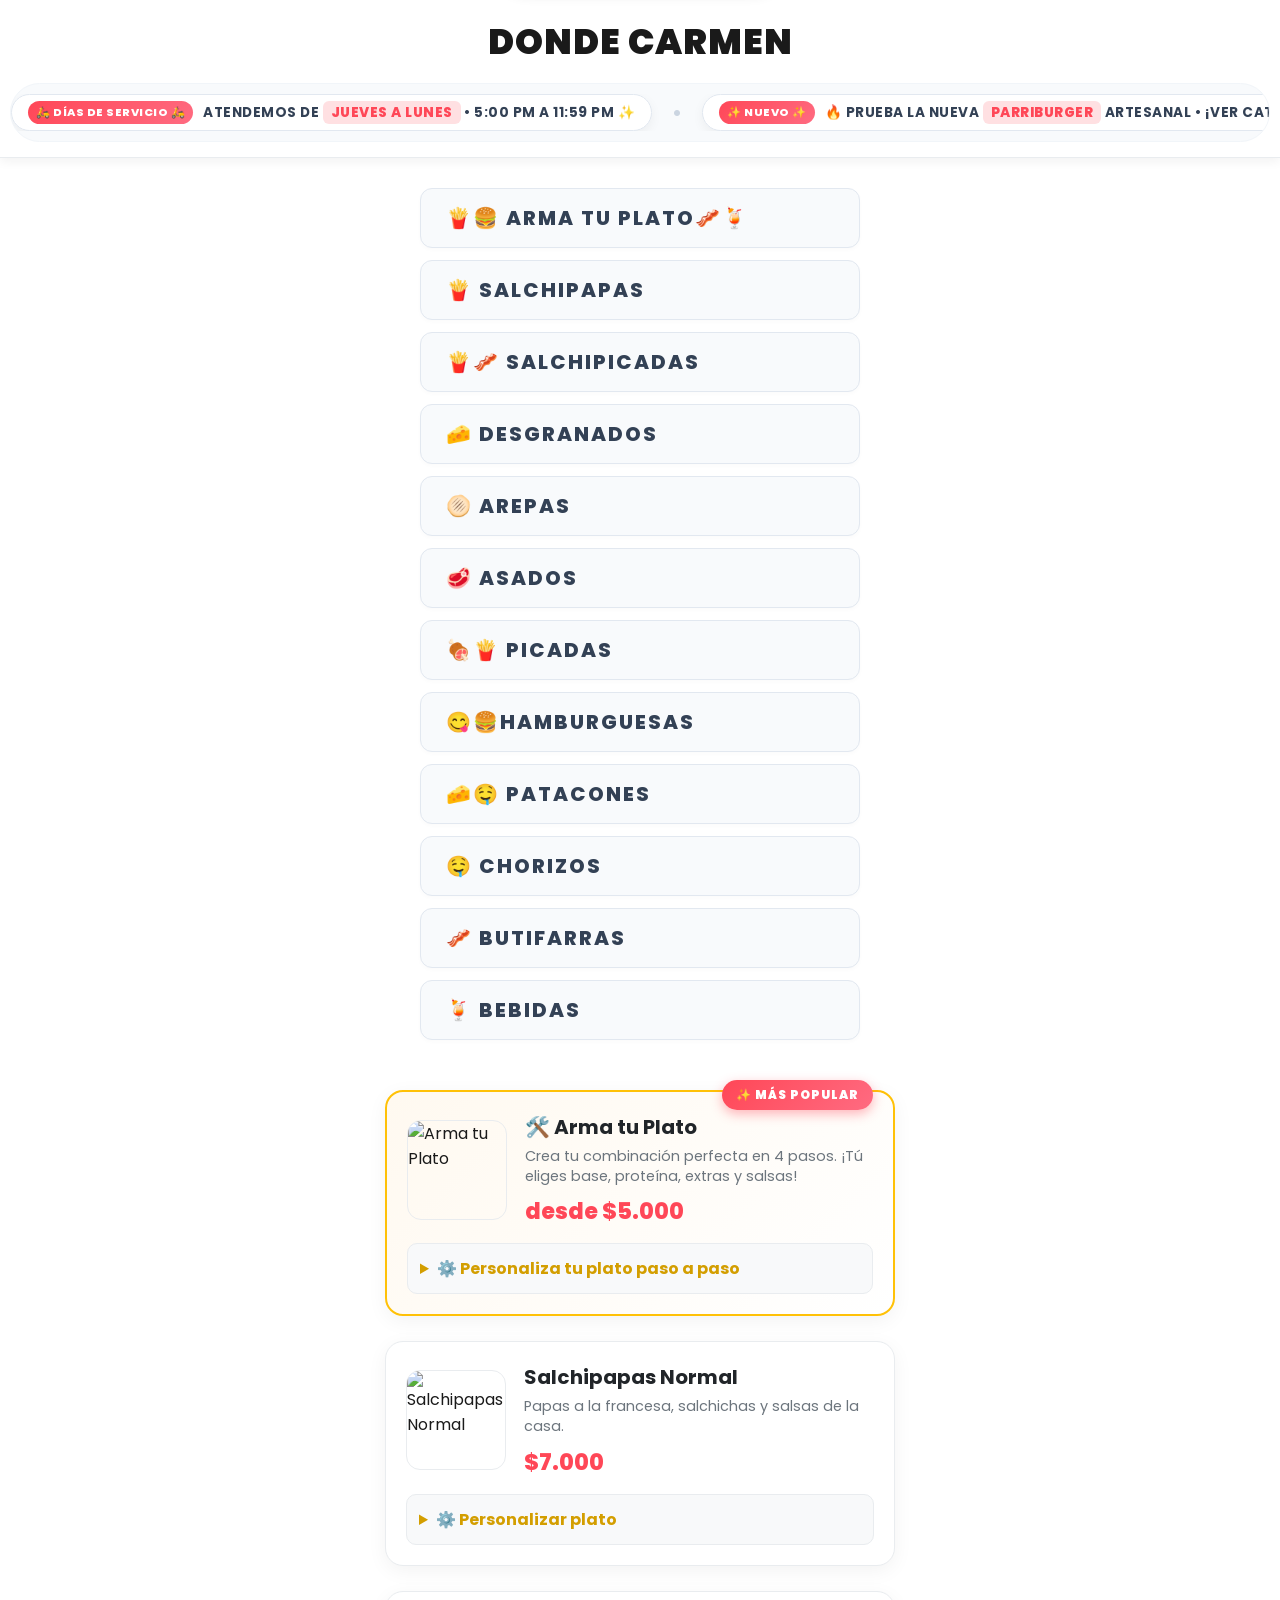
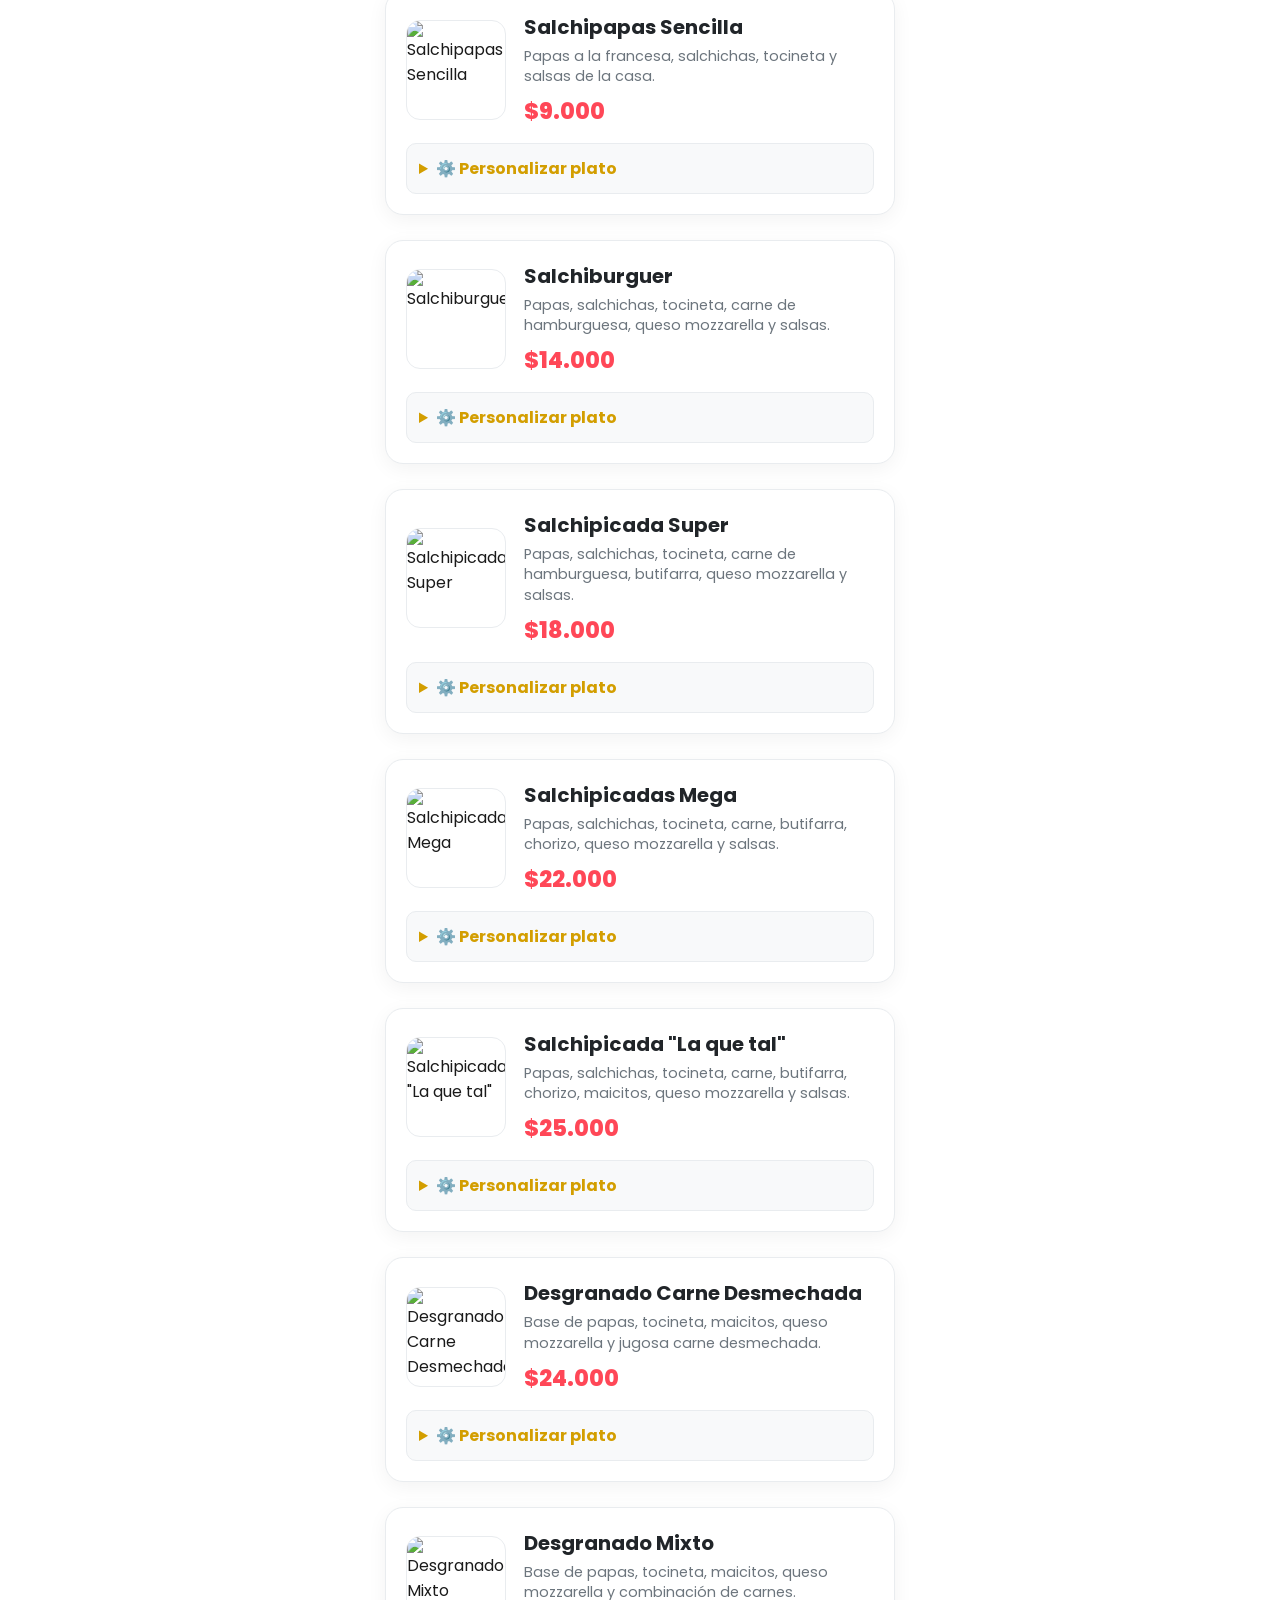
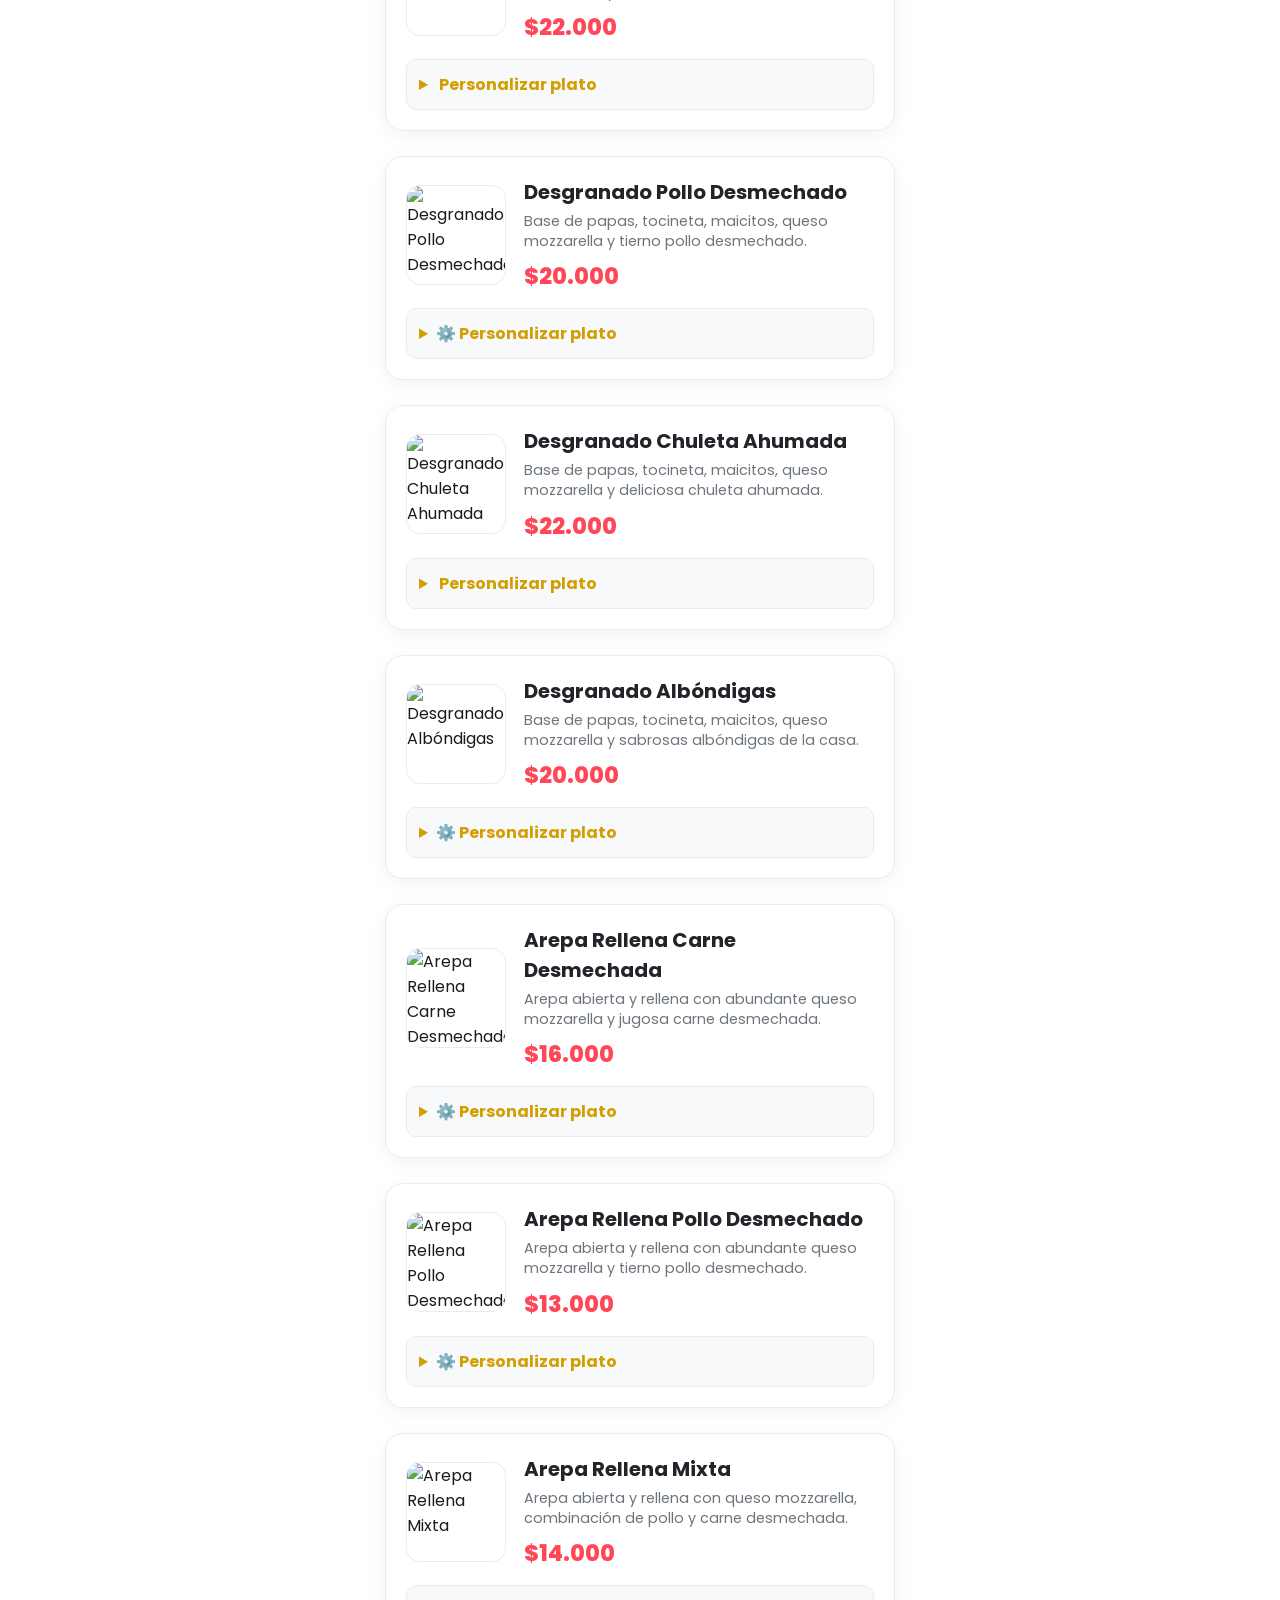
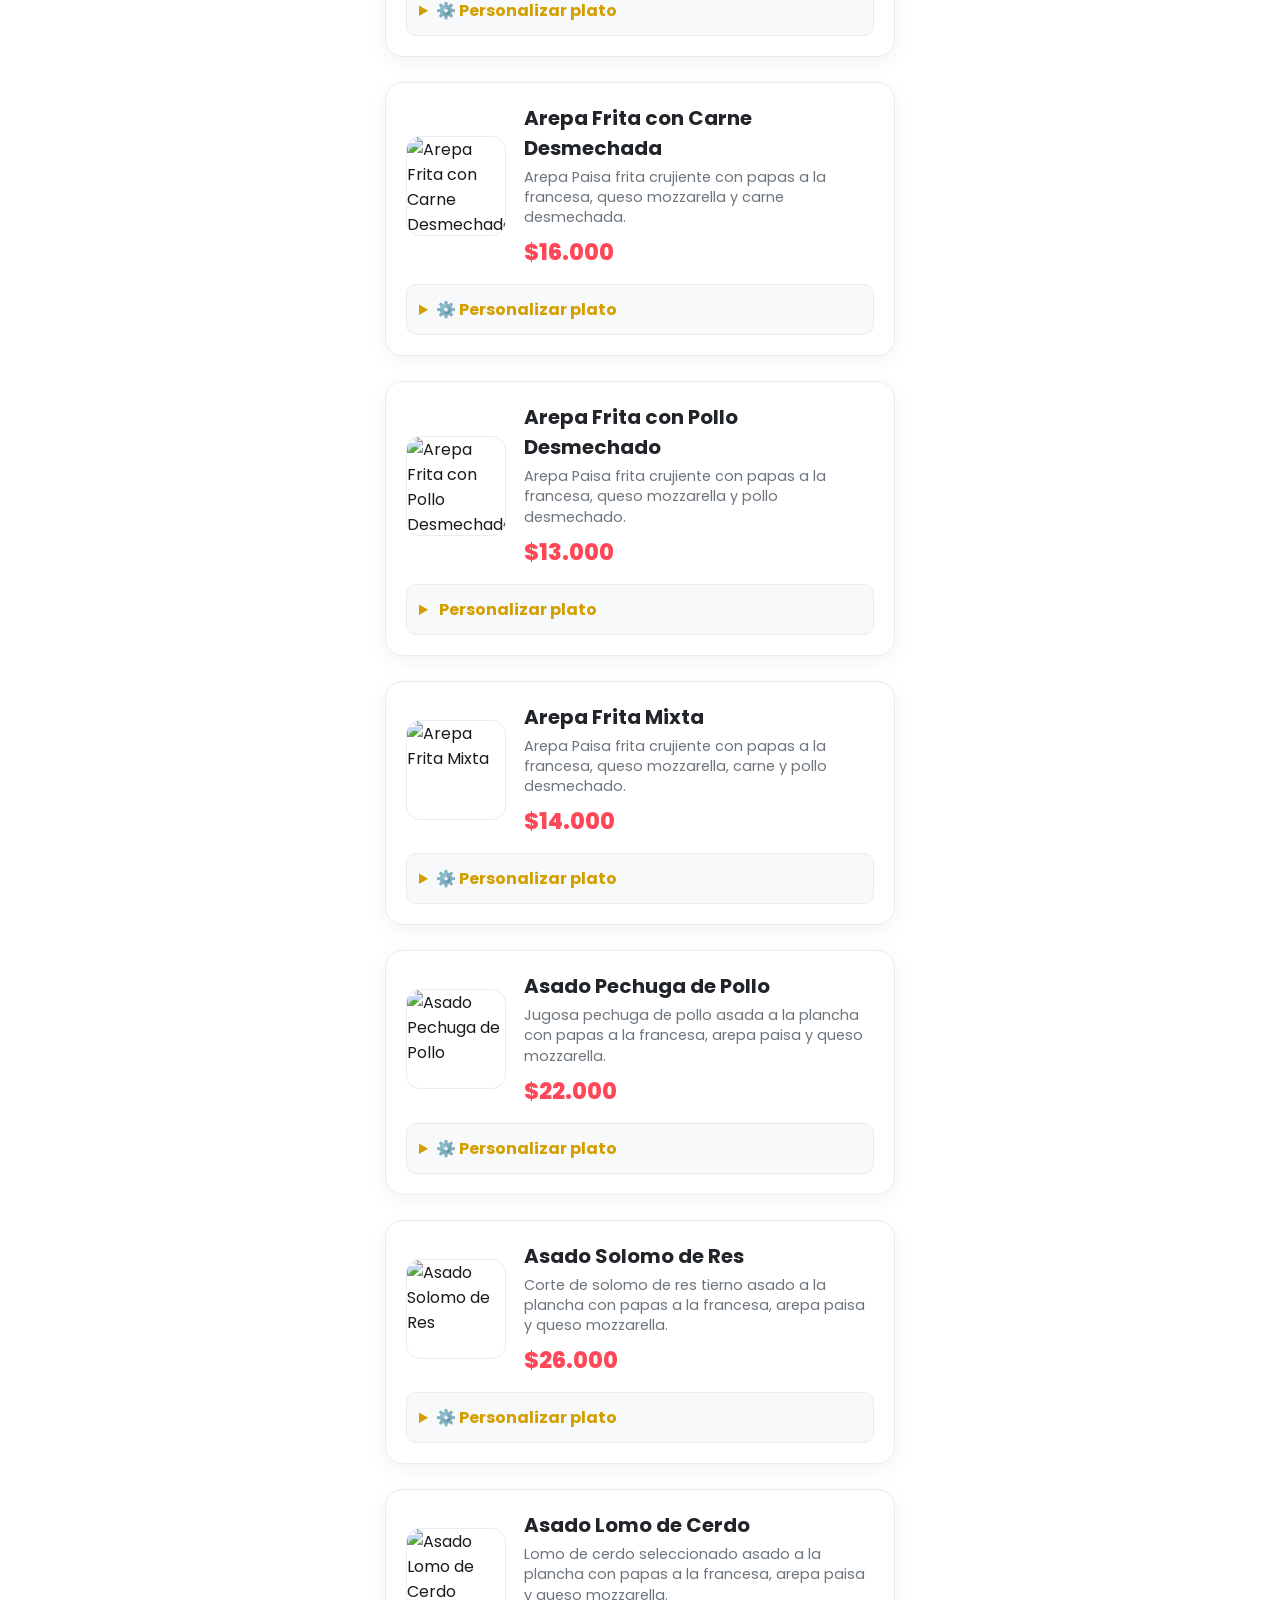
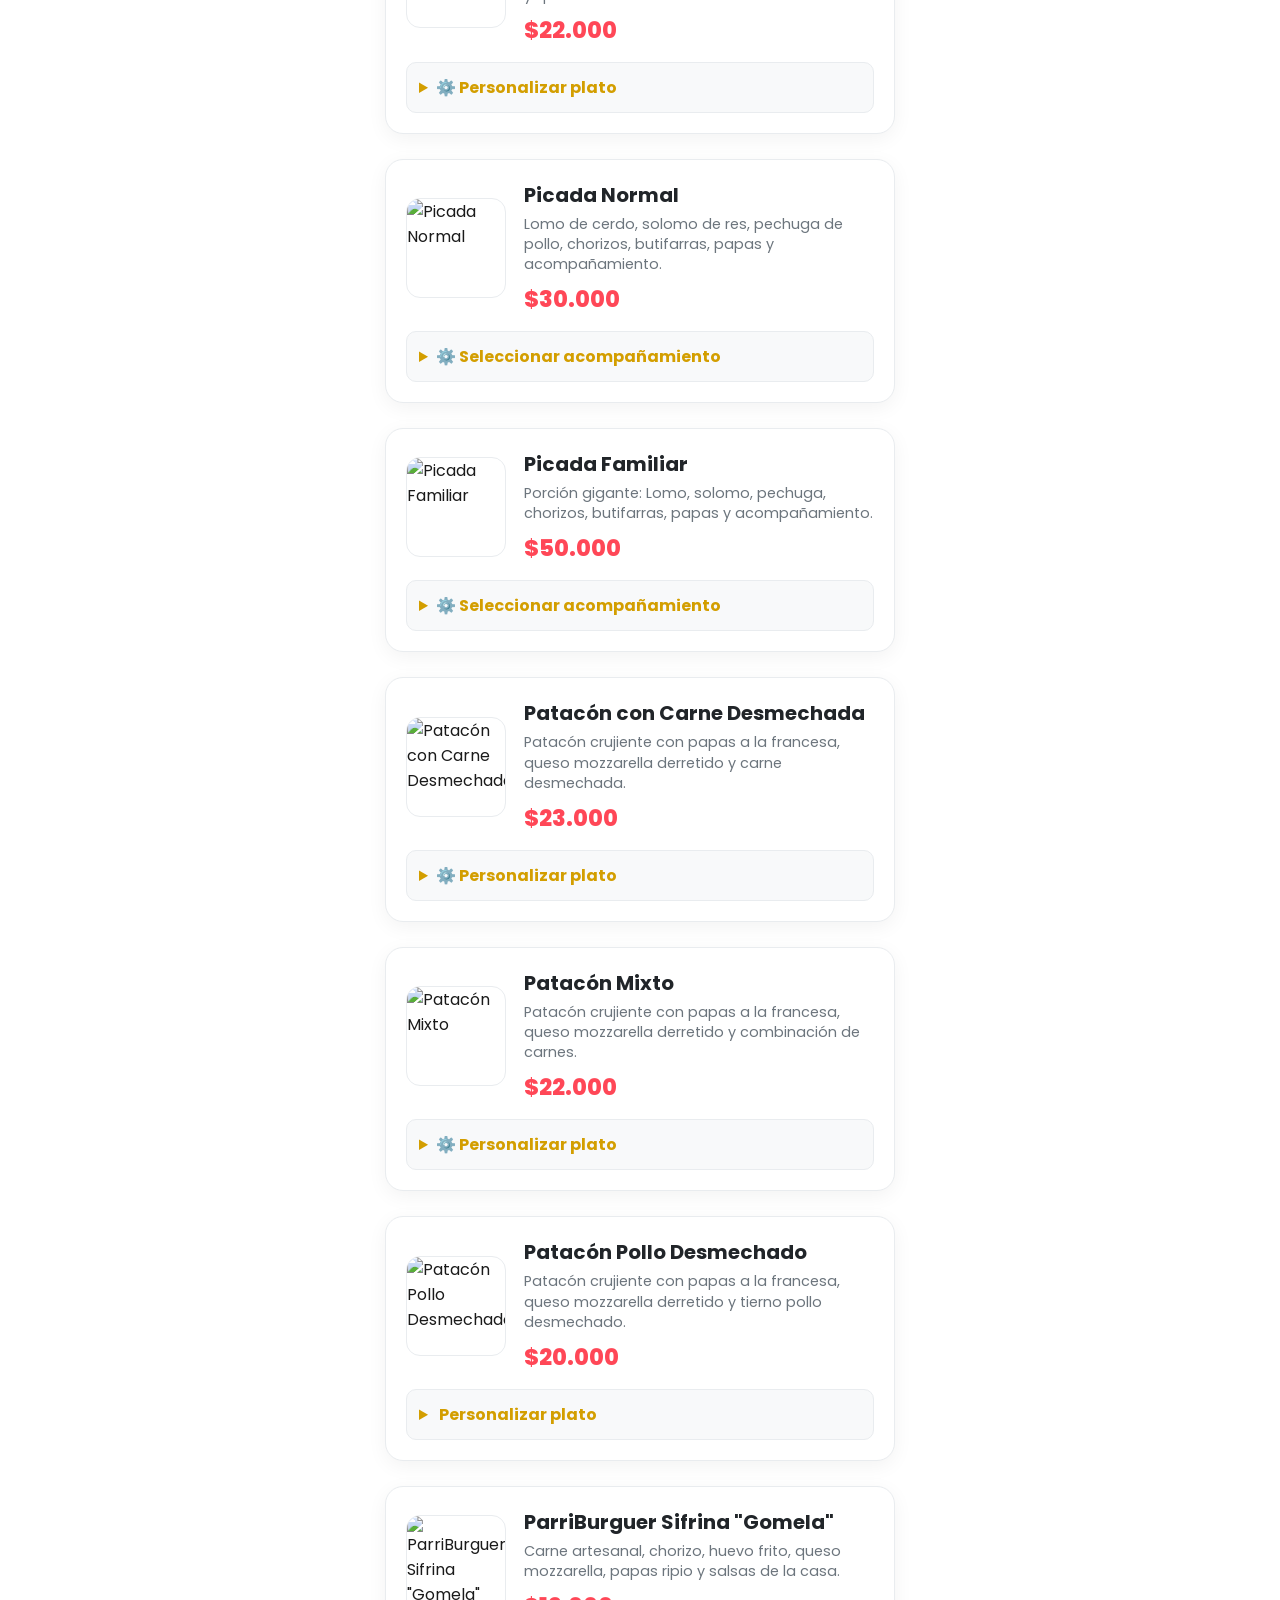
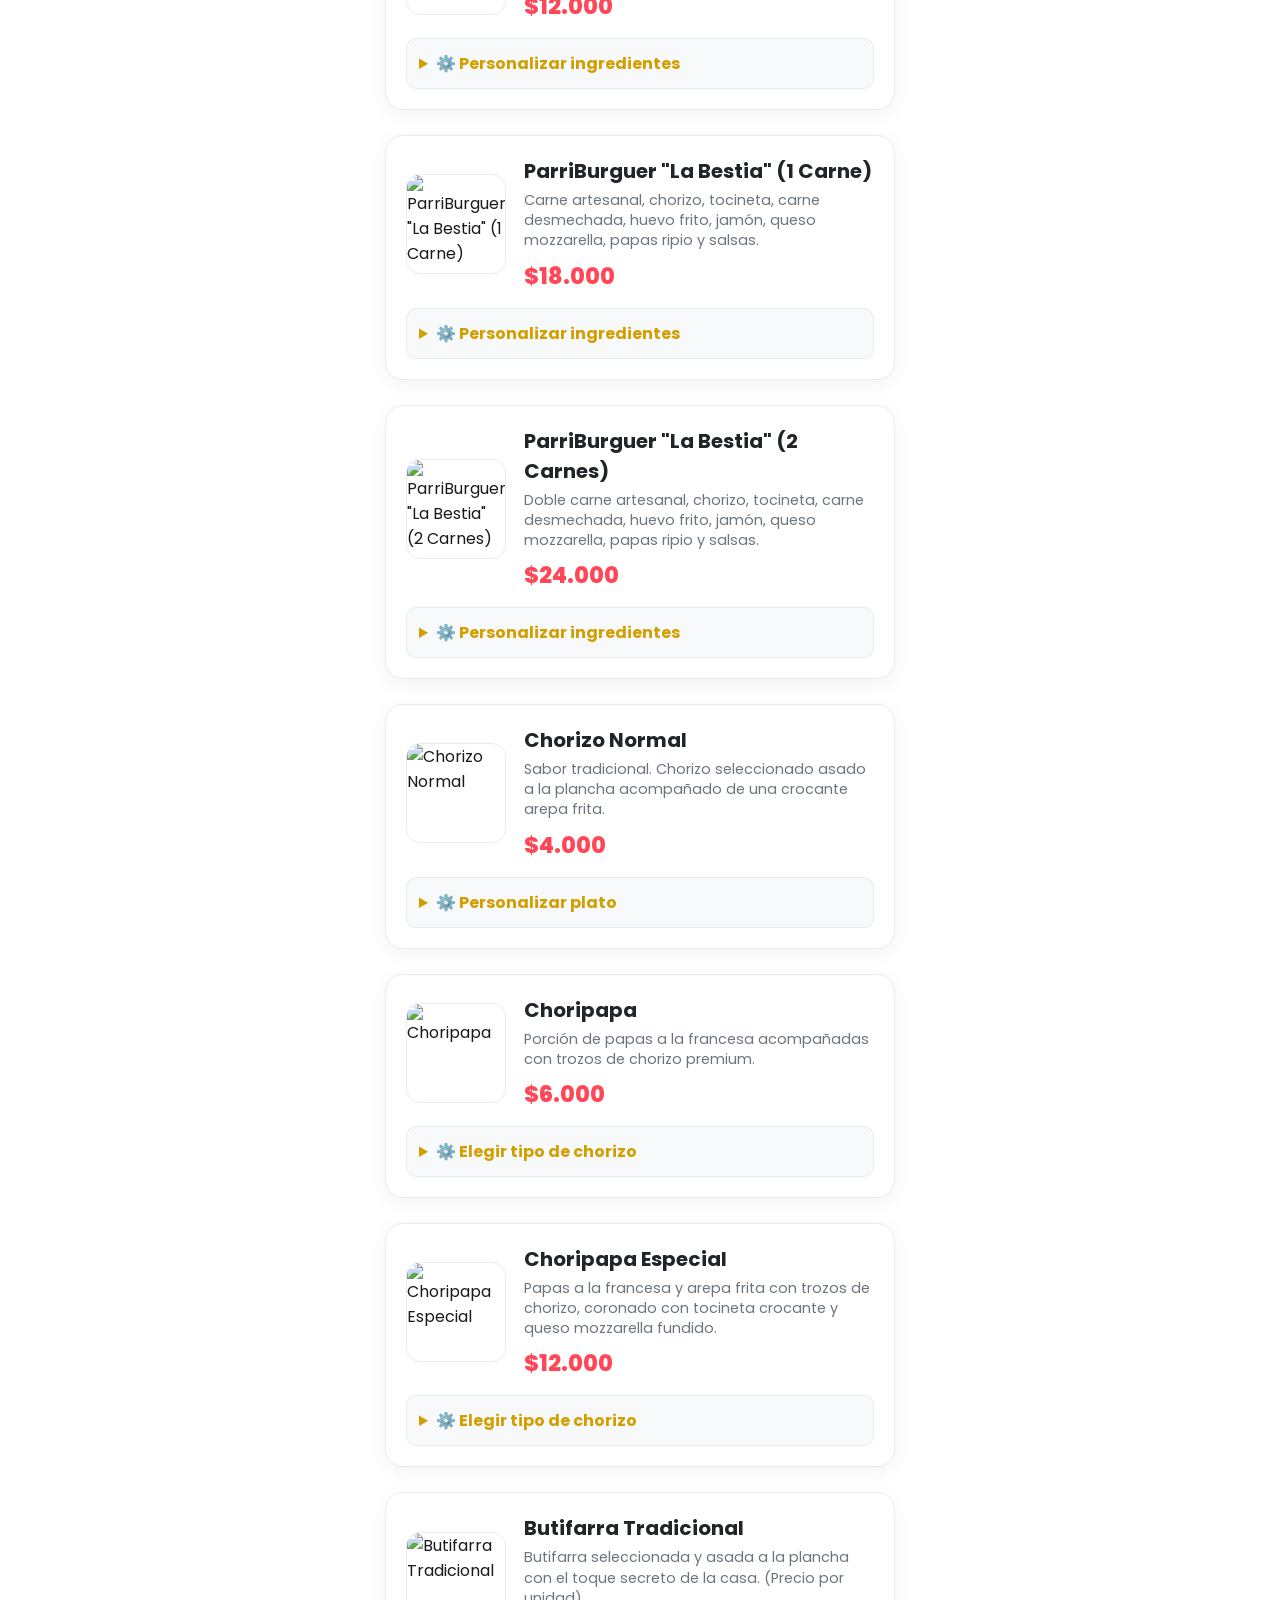
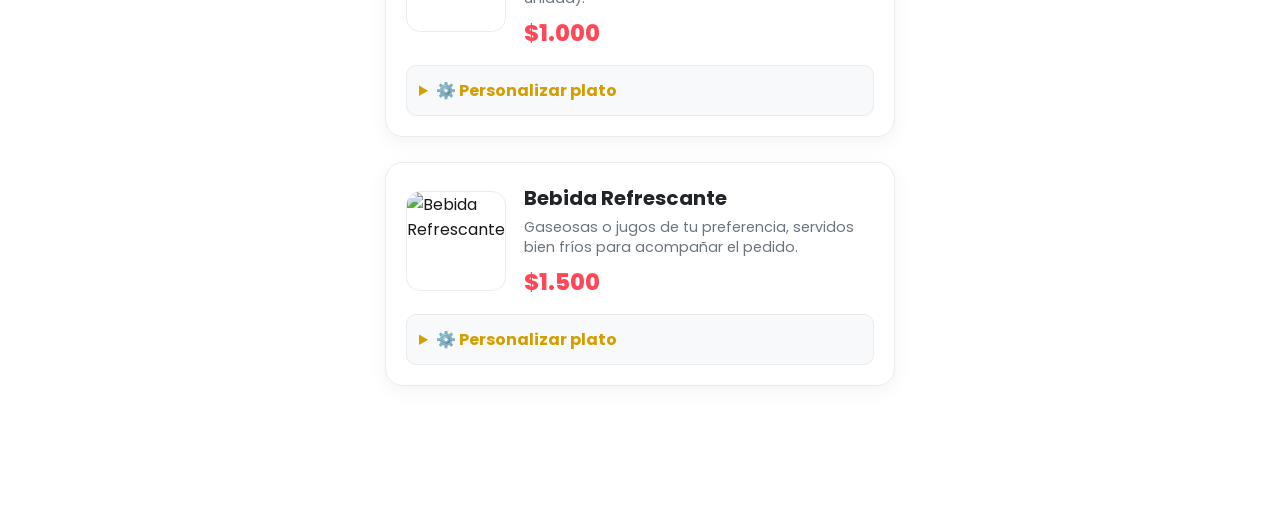
==== commit e56d8230: "Update index.html" ====
--- a/index.html
+++ b/index.html
@@ -19,6 +19,11 @@
         <div class="frase-contenedor-movil">
             <div class="marquee-moderna-wrapper">
                 <div class="marquee-comercial">
+                    <span class="marquee-item">
+                        <span class="badge-live">🛵 DÍAS DE SERVICIO 🛵</span>
+                        <span class="frase-moderna">Atendemos de <span class="resaltado-ParriBurguer">Jueves a Lunes</span> • 5:00 PM a 11:59 PM ✨</span>
+                    </span>
+                    <span class="marquee-separator">•</span>
                     <span class="marquee-item" data-destino="hamburguesas">
                         <span class="badge-live">✨ NUEVO ✨</span>
                         <span class="frase-moderna">🔥 Prueba la nueva <span class="resaltado-ParriBurguer">ParriBurger</span> Artesanal • ¡Ver Categoría! 🧀</span>
@@ -28,14 +33,15 @@
                         <span class="frase-moderna">🤤 Desgranado de <span class="resaltado-ParriBurguer">Chuleta Ahumada</span> • ¡Toca Aquí! 👆</span>
                     </span>
                     <span class="marquee-separator">•</span>
+                    <span class="marquee-item">
+                        <span class="badge-live">🛵 DÍAS DE SERVICIO 🛵</span>
+                        <span class="frase-moderna">Atendemos de <span class="resaltado-ParriBurguer">Jueves a Lunes</span> • 5:00 PM a 11:59 PM ✨</span>
+                    </span>
+                    <span class="marquee-separator">•</span>
                     <span class="marquee-item" data-destino="hamburguesas">
                         <span class="badge-live">✨ NUEVO ✨</span>
                         <span class="frase-moderna">🔥 Prueba la nueva <span class="resaltado-ParriBurguer">ParriBurger</span> Artesanal • ¡Ver Categoría! 🧀</span>
                     </span>
-                    <span class="marquee-separator">•</span>
-                    <span class="marquee-item" data-destino="desgranados">
-                        <span class="frase-moderna"> Desgranado de <span class="resaltado-ParriBurguer">Chuleta Ahumada</span> • ¡Toca Aquí! </span>
-                    </span>
                 </div>
             </div>
         </div>
@@ -43,7 +49,7 @@
 
     <!-- FILTROS DE CATEGORÍAS -->
     <nav class="filtros">
-        <button class="btn-filtro-card" data-categoria="arma-tu-plato"><span>🍟🍔🥓🍹 Arma tu Plato</span></button>
+        <button class="btn-filtro-card" data-categoria="arma-tu-plato"><span>🍟🍔 Arma tu Plato🥓🍹</span></button>
         <button class="btn-filtro-card" data-categoria="salchipapas"><span> 🍟 Salchipapas</span></button>
         <button class="btn-filtro-card" data-categoria="salchipicadas"><span>🍟🥓 Salchipicadas</span></button>
         <button class="btn-filtro-card" data-categoria="desgranados"><span>🧀 Desgranados</span></button>
--- a/style.css
+++ b/style.css
@@ -1463,3 +1463,37 @@
 #btn-seguir-comiendo:active {
     transform: translateY(0);
 }
+/* Banner de estado en el Hero */
+.banner-cerrado {
+    background-color: #fff3cd;
+    color: #856404;
+    border: 1px solid #ffeeba;
+    padding: 10px 15px;
+    border-radius: 10px;
+    font-size: 0.88rem;
+    font-weight: 700;
+    margin-top: 10px;
+    text-align: center;
+}
+
+.banner-abierto {
+    background-color: #d4edda;
+    color: #155724;
+    border: 1px solid #c3e6cb;
+    padding: 8px 15px;
+    border-radius: 10px;
+    font-size: 0.88rem;
+    font-weight: 700;
+    margin-top: 10px;
+    text-align: center;
+}
+
+/* Botón desactivado fuera de horario */
+.btn-pedir-plato:disabled,
+.btn-deshabilitado {
+    background: #cbd5e1 !important;
+    color: #64748b !important;
+    cursor: not-allowed !important;
+    box-shadow: none !important;
+    transform: none !important;
+}
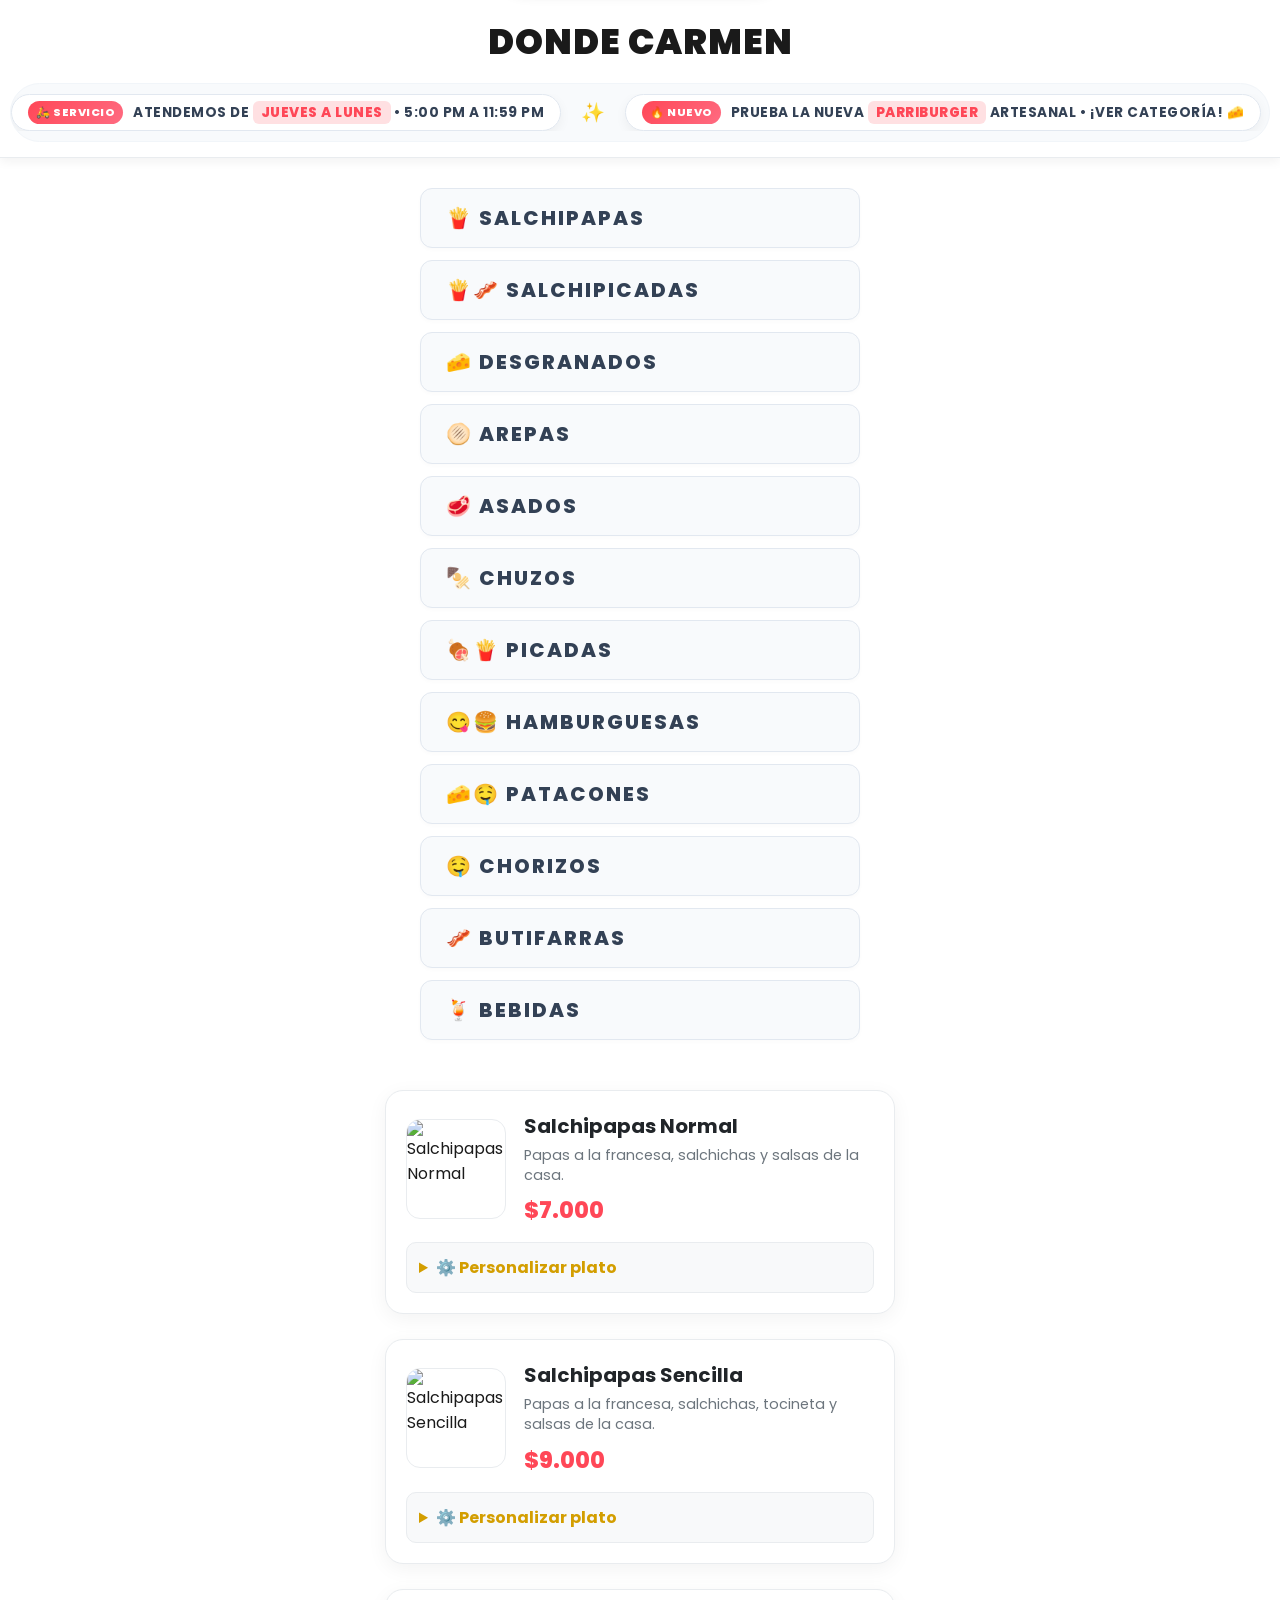
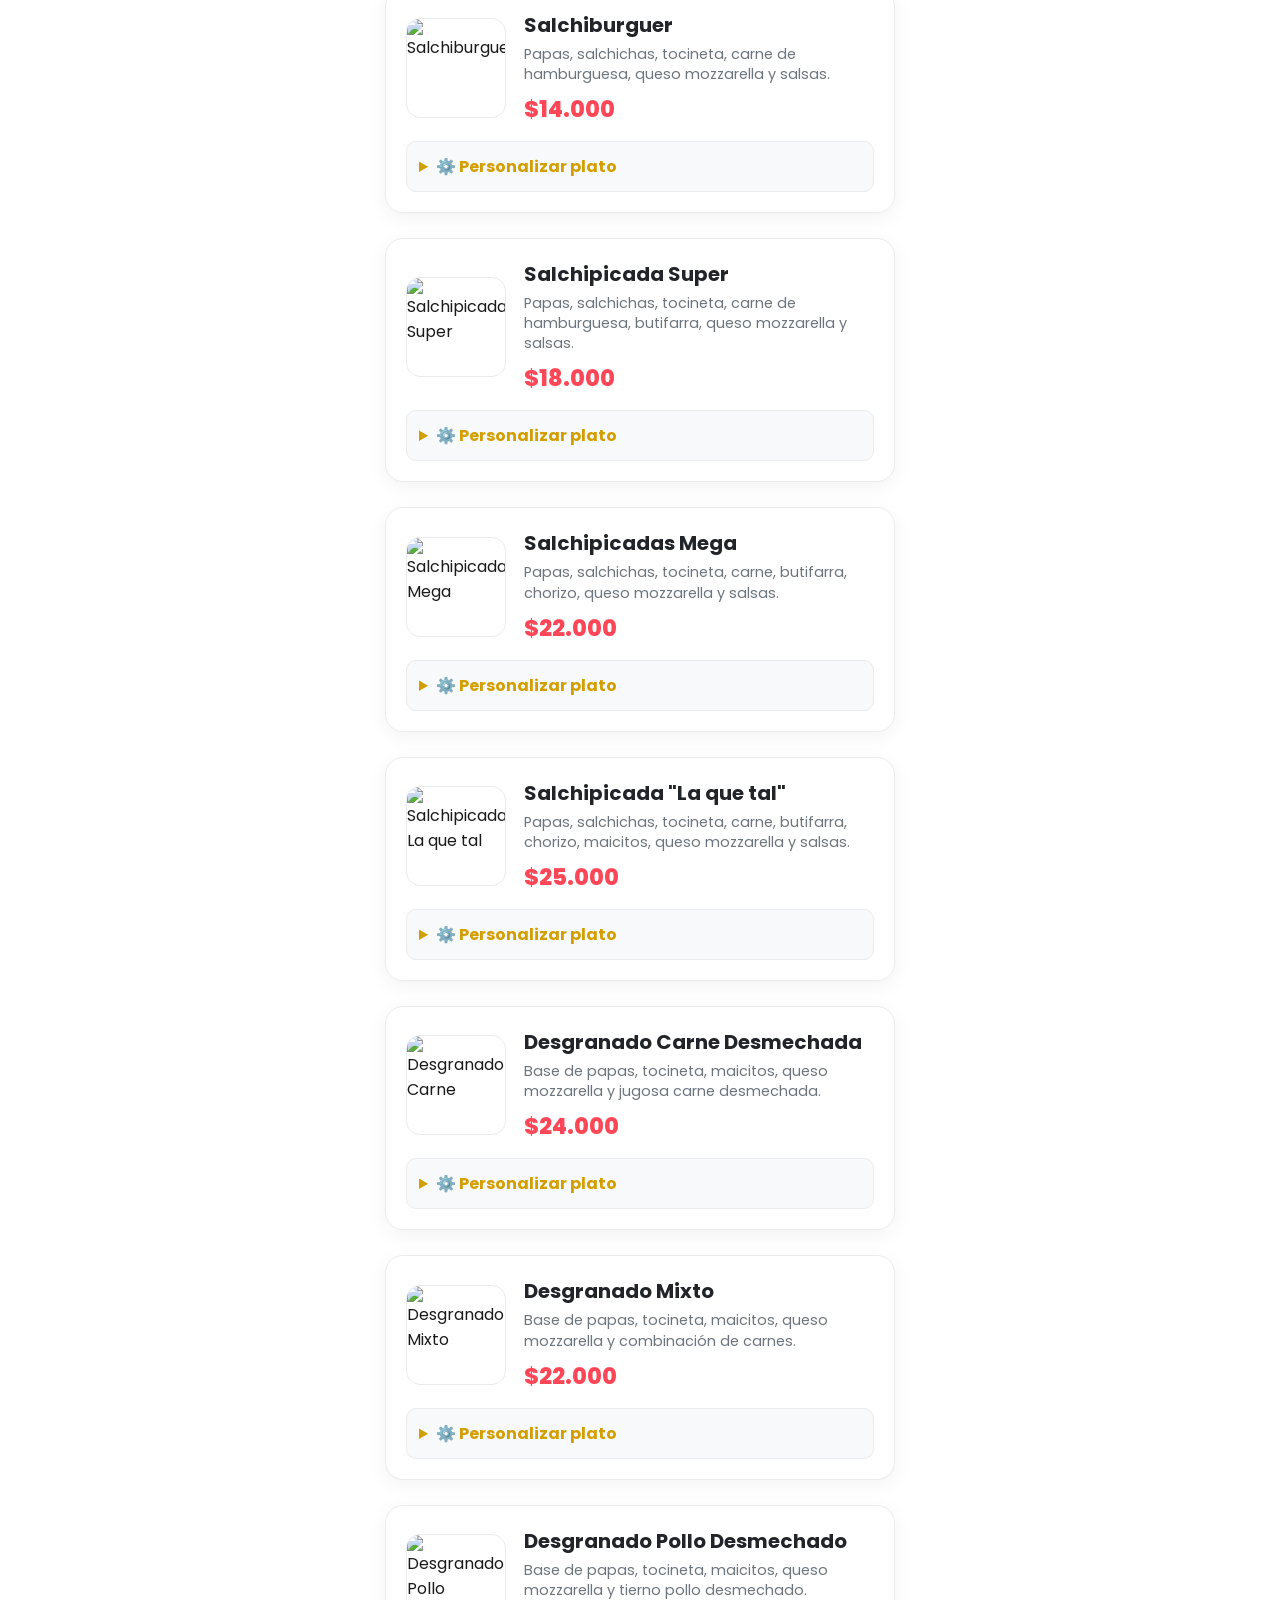
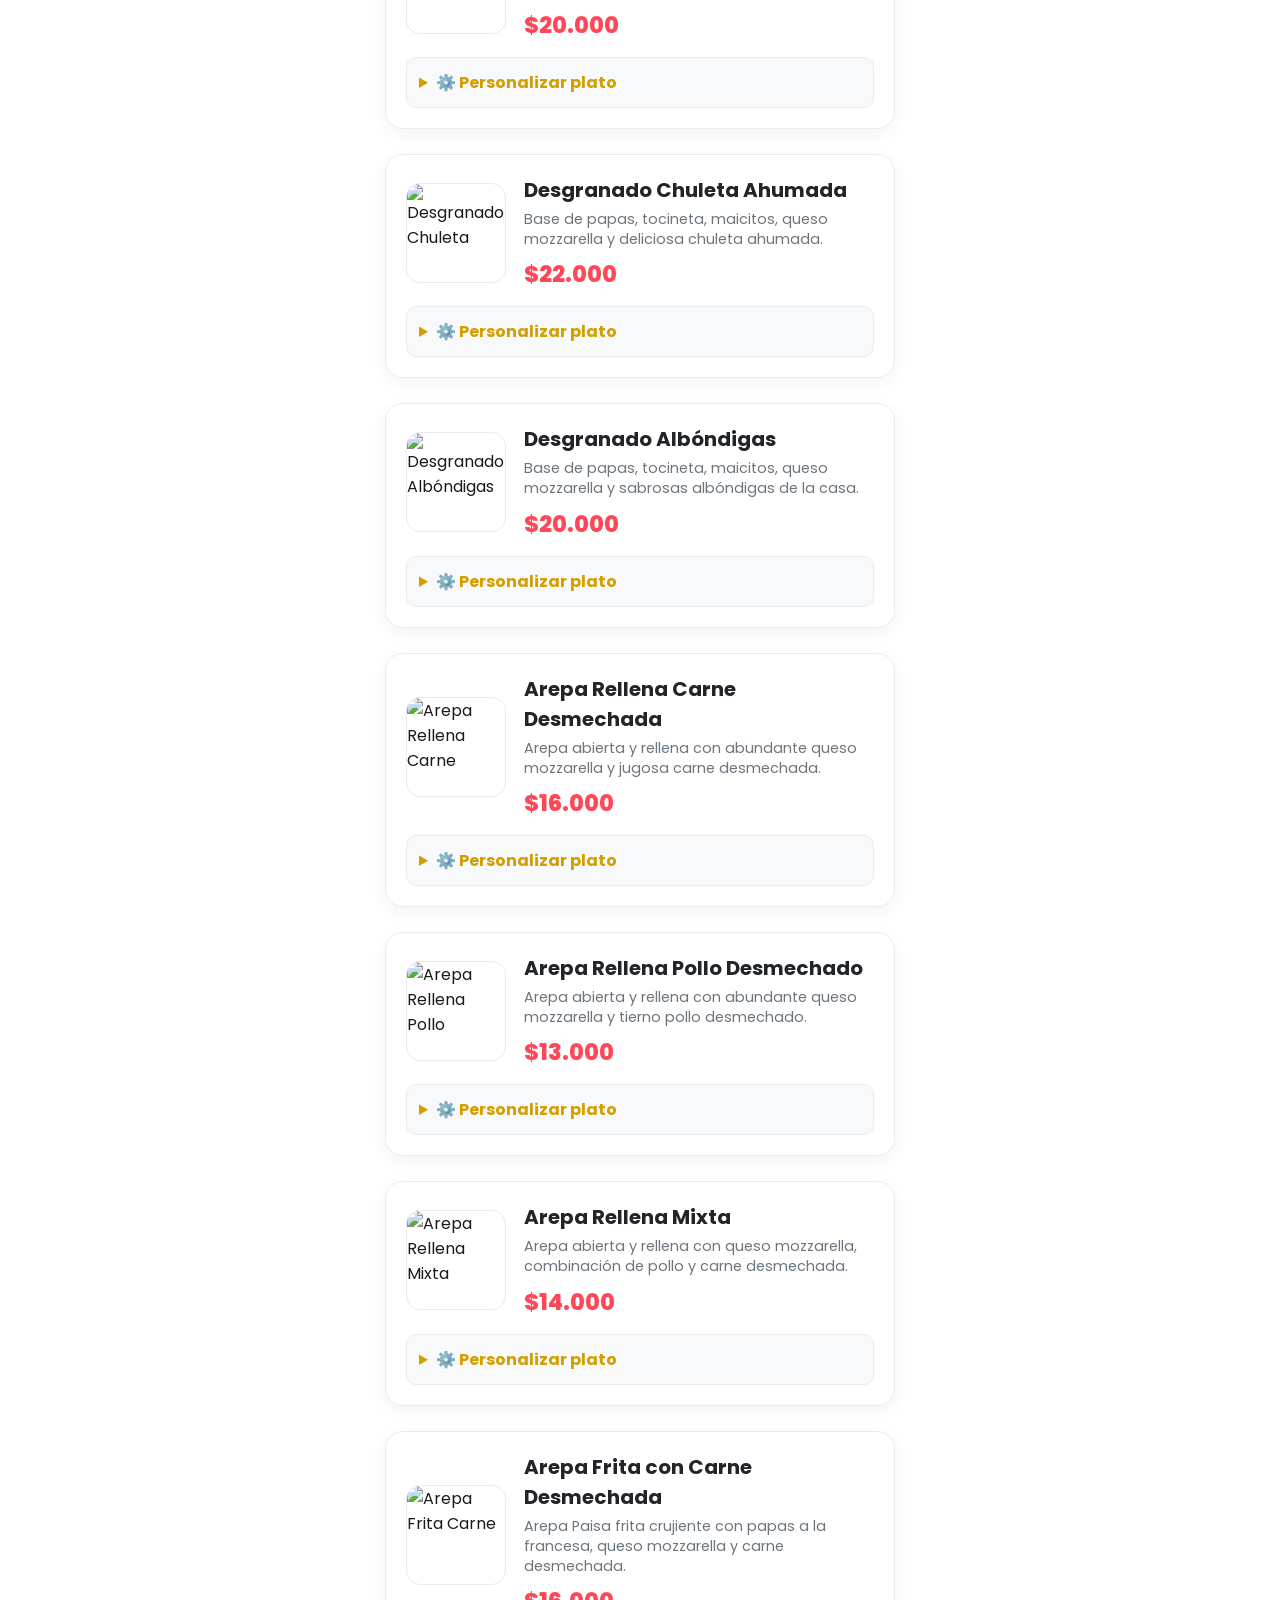
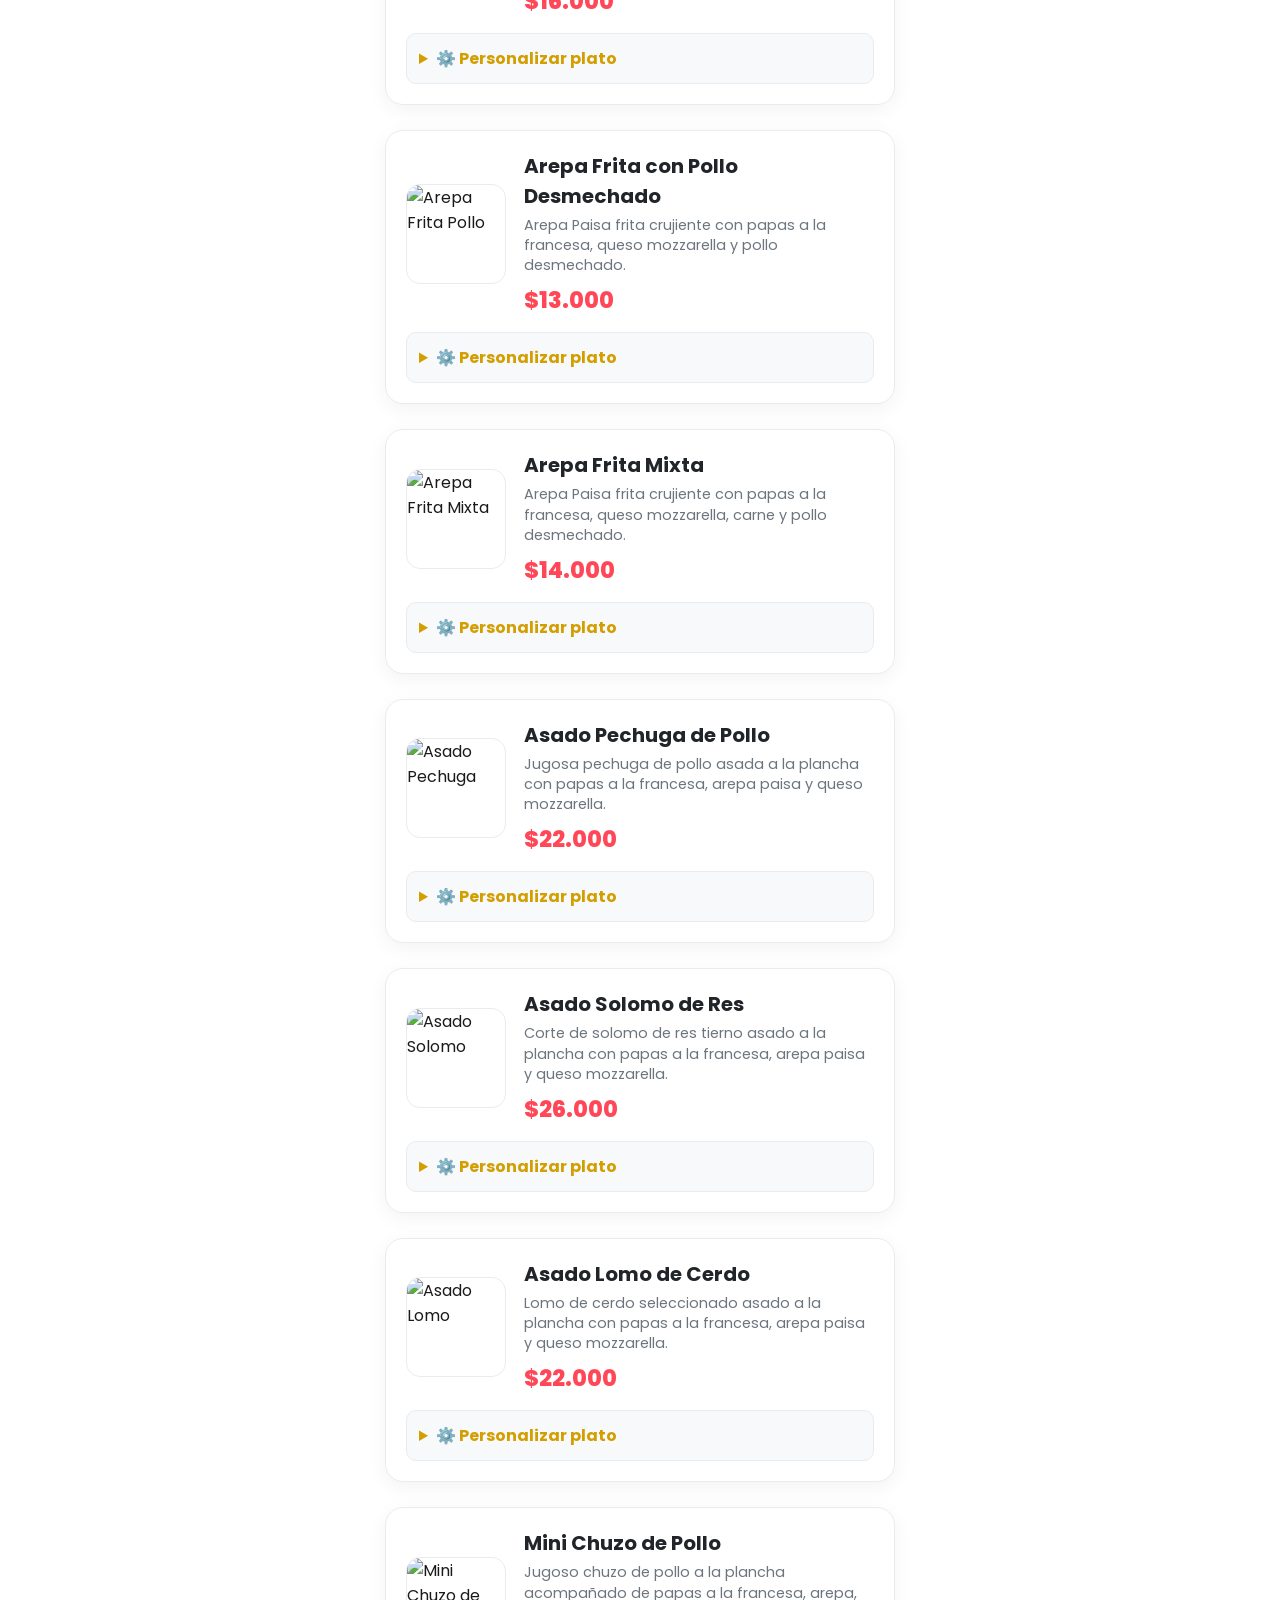
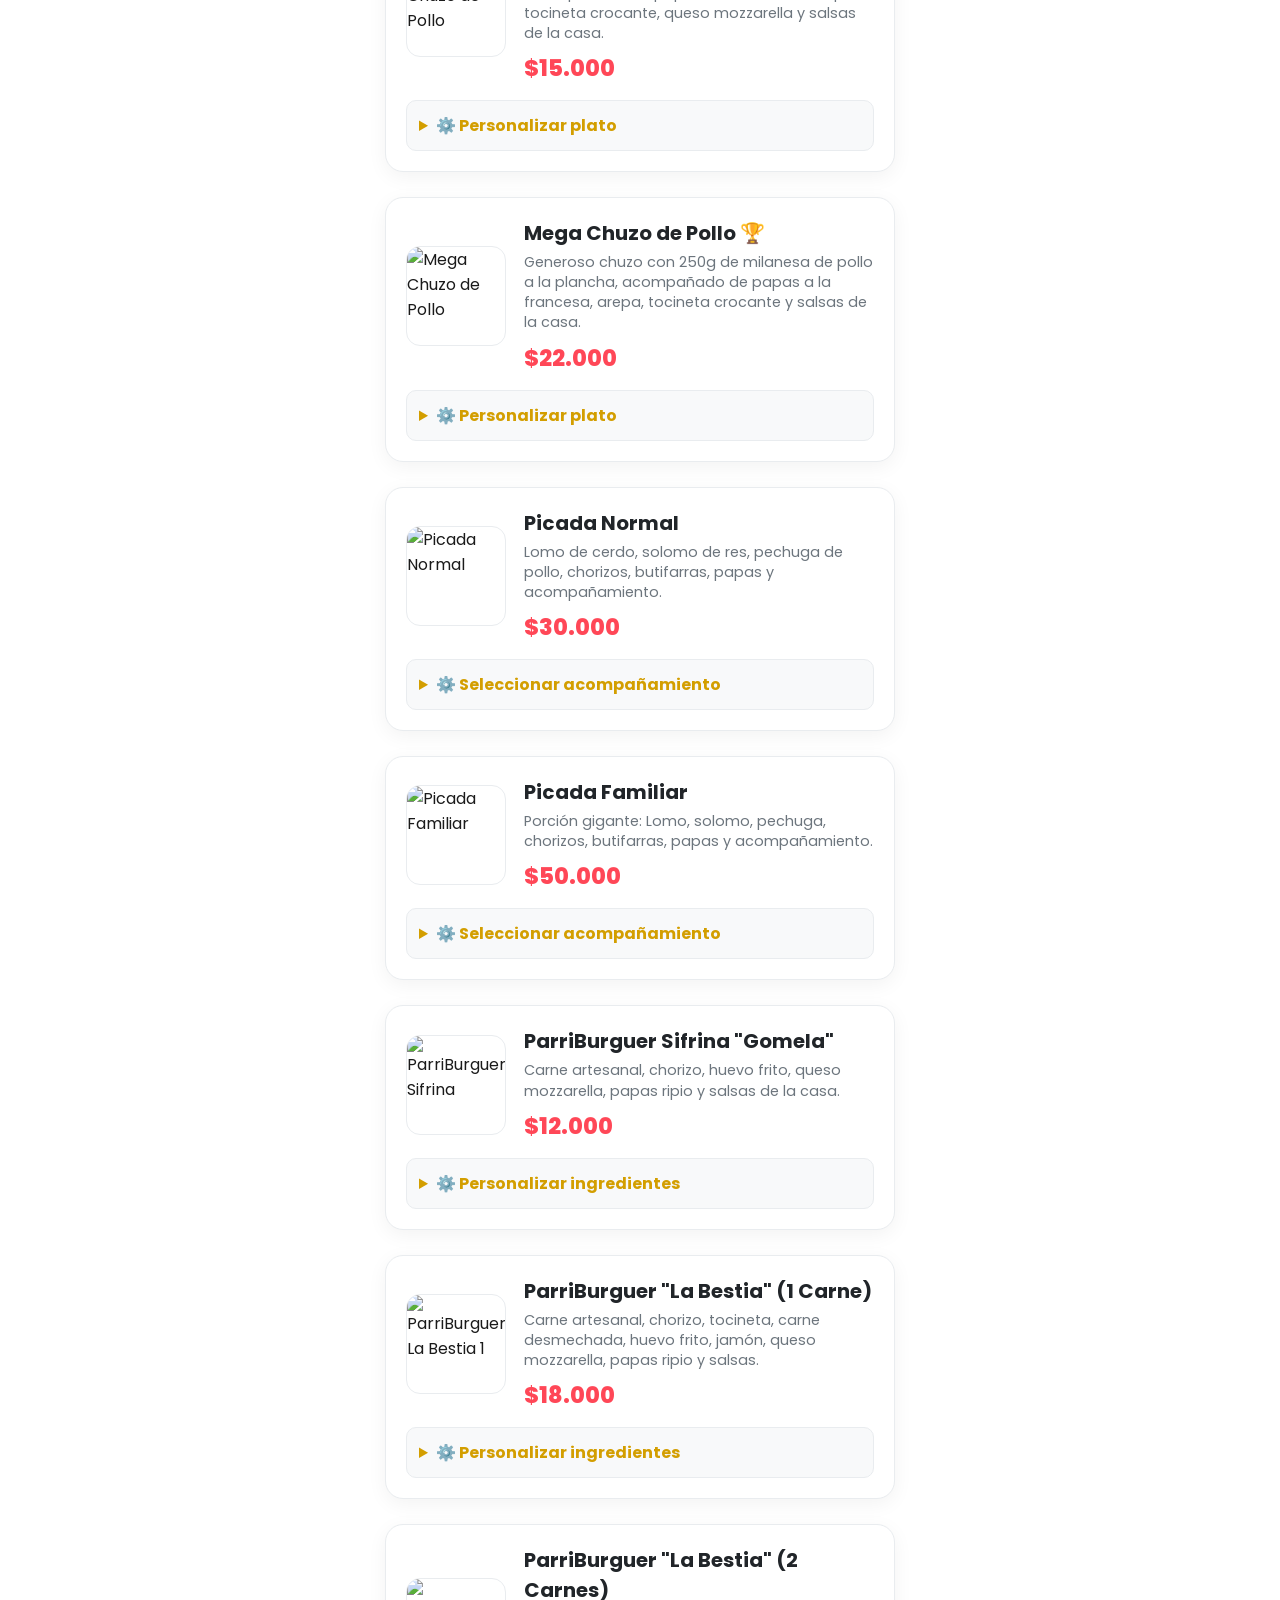
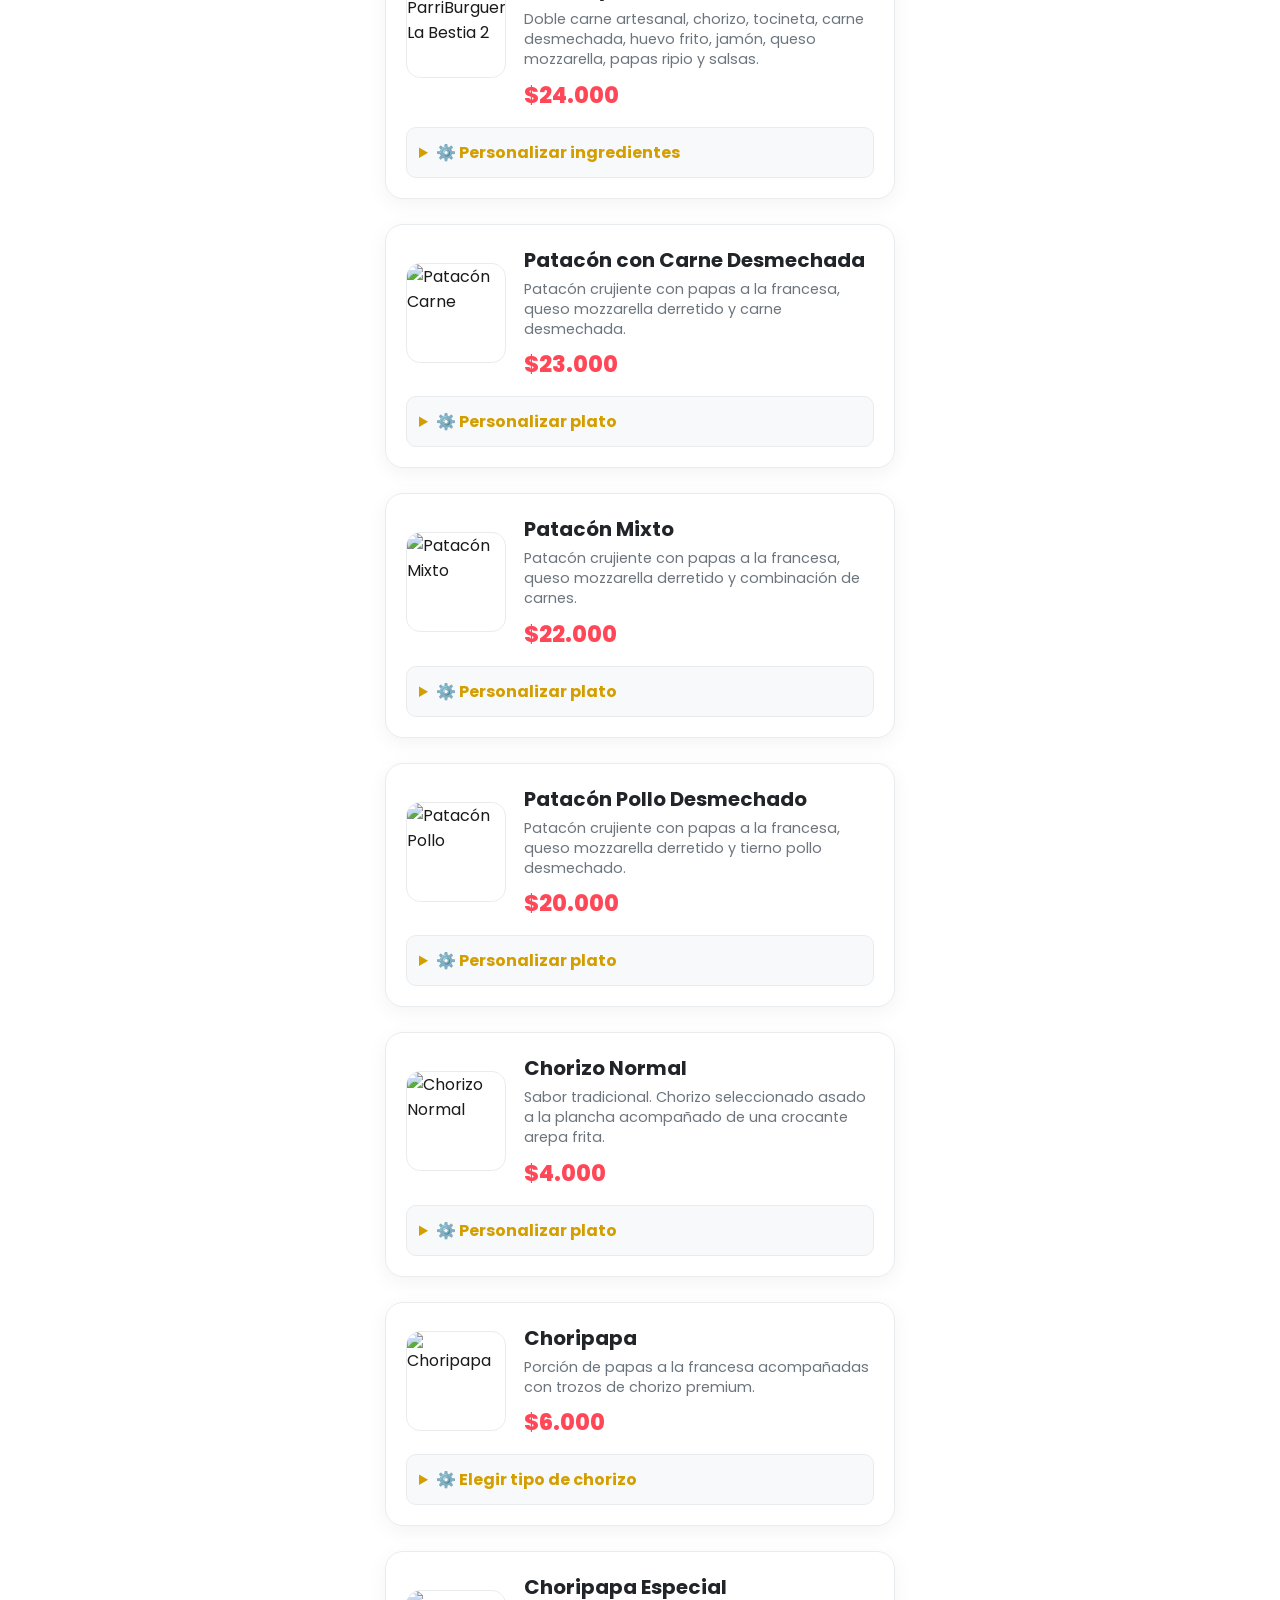
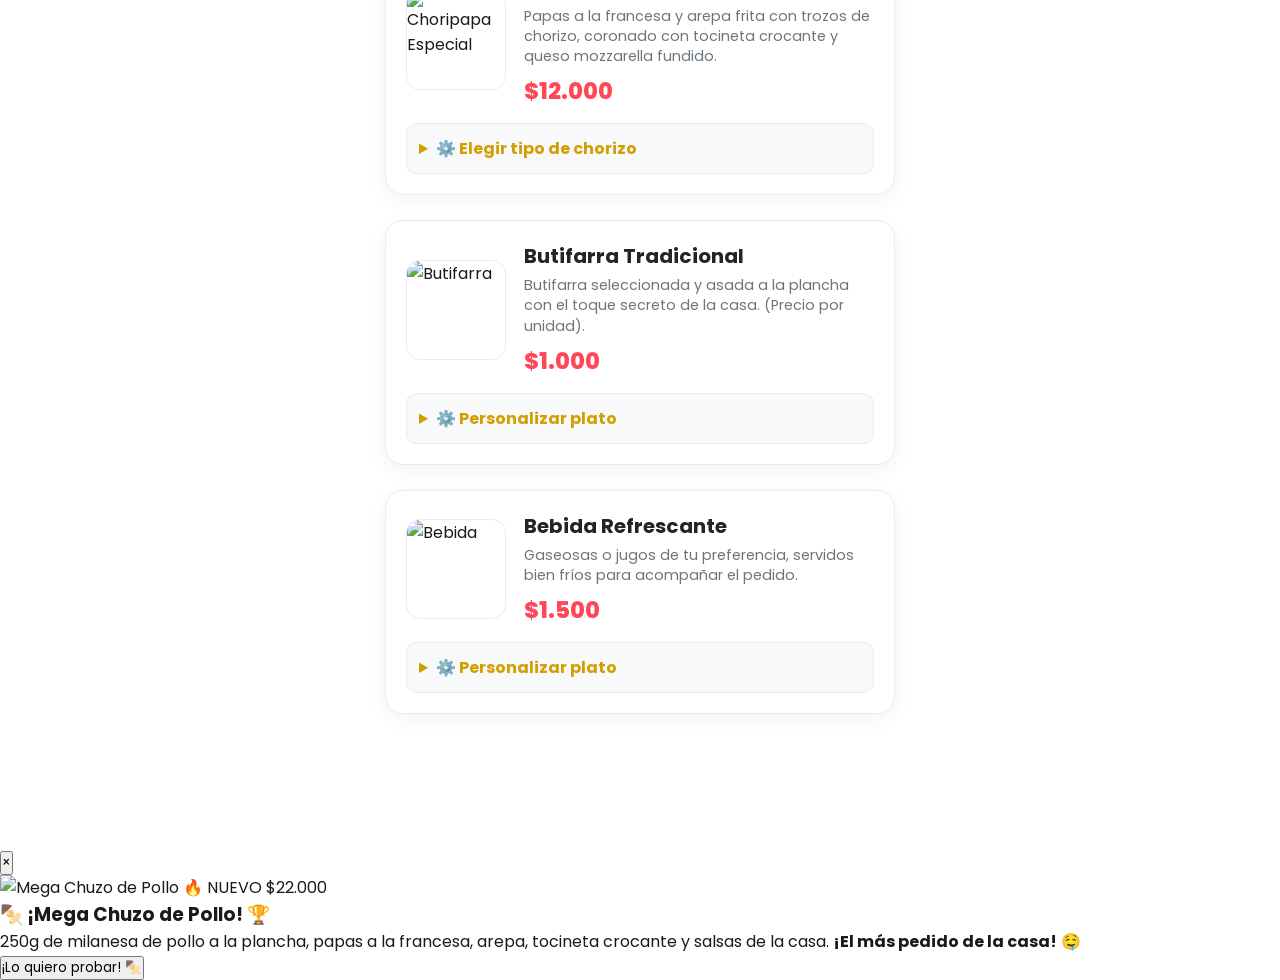
==== commit af3ed7f1: "Update index.html" ====
--- a/index.html
+++ b/index.html
@@ -1,1410 +1,1261 @@
 <!DOCTYPE html>
 <html lang="es">
 <head>
-    <meta charset="UTF-8">
-    <meta name="viewport" content="width=device-width, initial-scale=1.0">
-    <title>Donde Carmen - Menú Digital</title>
-    <link rel="preconnect" href="https://fonts.googleapis.com">
-    <link rel="preconnect" href="https://fonts.gstatic.com" crossorigin>
-    <link href="https://fonts.googleapis.com/css2?family=Poppins:wght@400;600;700;800;900&display=swap" rel="stylesheet">
-    <link rel="stylesheet" href="style.css">
+<meta charset="UTF-8">
+<meta name="viewport" content="width=device-width, initial-scale=1.0">
+<title>Donde Carmen - Menú Digital</title>
+<link rel="stylesheet" href="style.css">
+<link href="https://fonts.googleapis.com/css2?family=Poppins:wght@400;600;700;800;900&display=swap" rel="stylesheet">
+<script src="https://www.gstatic.com/firebasejs/9.22.0/firebase-app-compat.js"></script>
+<script src="https://www.gstatic.com/firebasejs/9.22.0/firebase-firestore-compat.js"></script>
 </head>
 <body>
 
-    <!-- HERO BANNER -->
-    <header class="hero-banner">
-        <h1 class="titulo-principal">Donde Carmen</h1>
-        
-        <!-- MARQUESINA MODERNA -->
-        <div class="frase-contenedor-movil">
-            <div class="marquee-moderna-wrapper">
-                <div class="marquee-comercial">
-                    <span class="marquee-item">
-                        <span class="badge-live">🛵 DÍAS DE SERVICIO 🛵</span>
-                        <span class="frase-moderna">Atendemos de <span class="resaltado-ParriBurguer">Jueves a Lunes</span> • 5:00 PM a 11:59 PM ✨</span>
-                    </span>
-                    <span class="marquee-separator">•</span>
-                    <span class="marquee-item" data-destino="hamburguesas">
-                        <span class="badge-live">✨ NUEVO ✨</span>
-                        <span class="frase-moderna">🔥 Prueba la nueva <span class="resaltado-ParriBurguer">ParriBurger</span> Artesanal • ¡Ver Categoría! 🧀</span>
-                    </span>
-                    <span class="marquee-separator">•</span>
-                    <span class="marquee-item" data-destino="desgranados">
-                        <span class="frase-moderna">🤤 Desgranado de <span class="resaltado-ParriBurguer">Chuleta Ahumada</span> • ¡Toca Aquí! 👆</span>
-                    </span>
-                    <span class="marquee-separator">•</span>
-                    <span class="marquee-item">
-                        <span class="badge-live">🛵 DÍAS DE SERVICIO 🛵</span>
-                        <span class="frase-moderna">Atendemos de <span class="resaltado-ParriBurguer">Jueves a Lunes</span> • 5:00 PM a 11:59 PM ✨</span>
-                    </span>
-                    <span class="marquee-separator">•</span>
-                    <span class="marquee-item" data-destino="hamburguesas">
-                        <span class="badge-live">✨ NUEVO ✨</span>
-                        <span class="frase-moderna">🔥 Prueba la nueva <span class="resaltado-ParriBurguer">ParriBurger</span> Artesanal • ¡Ver Categoría! 🧀</span>
-                    </span>
+<!-- 🔥 HERO BANNER -->
+<header class="hero-banner">
+    <h1 class="titulo-principal">Donde Carmen</h1>
+    <div class="frase-contenedor-movil">
+        <div class="marquee-moderna-wrapper">
+            <div class="marquee-comercial">
+                <div class="marquee-item" data-destino="todos">
+                    <span class="badge-live">🛵 SERVICIO</span>
+                    <span class="frase-moderna">Atendemos de <span class="resaltado-ParriBurguer">Jueves a Lunes</span> • 5:00 PM a 11:59 PM</span>
                 </div>
-            </div>
-        </div>
-    </header>
-
-    <!-- FILTROS DE CATEGORÍAS -->
-    <nav class="filtros">
-        <button class="btn-filtro-card" data-categoria="arma-tu-plato"><span>🍟🍔 Arma tu Plato🥓🍹</span></button>
-        <button class="btn-filtro-card" data-categoria="salchipapas"><span> 🍟 Salchipapas</span></button>
-        <button class="btn-filtro-card" data-categoria="salchipicadas"><span>🍟🥓 Salchipicadas</span></button>
-        <button class="btn-filtro-card" data-categoria="desgranados"><span>🧀 Desgranados</span></button>
-        <button class="btn-filtro-card" data-categoria="arepas"><span>🫓 Arepas</span></button>
-        <button class="btn-filtro-card" data-categoria="asados"><span>🥩 Asados</span></button>
-        <button class="btn-filtro-card" data-categoria="picadas"><span>🍖🍟 Picadas</span></button>
-        <button class="btn-filtro-card" data-categoria="hamburguesas"><span> 😋🍔Hamburguesas</span></button>
-        <button class="btn-filtro-card" data-categoria="patacones"><span>🧀🤤 Patacones</span></button>
-        <button class="btn-filtro-card" data-categoria="chorizos"><span> 🤤 Chorizos</span></button>
-        <button class="btn-filtro-card" data-categoria="butifarras"><span>🥓 Butifarras</span></button>
-        <button class="btn-filtro-card" data-categoria="bebidas"><span> 🍹 Bebidas</span></button>
-    </nav>
-
-    <!-- MENÚ -->
-    <main class="contenedor-menu">
-        <!-- ARMA TU PLATO -->
-        <article class="item-menu arma-tu-plato" data-categoria="arma-tu-plato">
-            <span class="badge-especial">✨ MÁS POPULAR</span>
-            <div class="info-plato-principal">
-                <img src="https://images.unsplash.com/photo-1585238342024-78d387d3a3c1?w=400" alt="Arma tu Plato" class="foto-plato">
-                <div class="detalles-basicos">
-                    <h3>🛠️ Arma tu Plato</h3>
-                    <p class="descripcion">Crea tu combinación perfecta en 4 pasos. ¡Tú eliges base, proteína, extras y salsas!</p>
-                    <p class="precio" data-precio-base="5000">desde $5.000</p>
+                <span class="marquee-separator">✨</span>
+                <div class="marquee-item" data-destino="hamburguesas">
+                    <span class="badge-live">🔥 NUEVO</span>
+                    <span class="frase-moderna">Prueba la nueva <span class="resaltado-ParriBurguer">ParriBurger</span> Artesanal • ¡Ver Categoría! 🧀</span>
                 </div>
-            </div>
-            <details>
-                <summary>⚙️ Personaliza tu plato paso a paso</summary>
-                <div class="seccion-personalizacion builder-atp">
-                    <h4 class="titulo-seccion titulo-paso">🥔 1. Elige tu BASE</h4>
-                    <p class="ayuda-atp">Selecciona una opción</p>
-                    <div class="grupo-opciones-atp">
-                        <label class="opcion-atp">
-                            <input type="radio" name="base-atp" value="Papas a la francesa" data-valor="5000" class="input-precio-atp" checked>
-                            <span class="emoji-atp">🍟</span>
-                            <span class="texto-atp"><strong>Papas a la francesa</strong> <small>Incluida</small></span>
-                        </label>
-                        <label class="opcion-atp">
-                            <input type="radio" name="base-atp" value="Patacón crujiente" data-valor="6000" class="input-precio-atp">
-                            <span class="emoji-atp">🍌</span>
-                            <span class="texto-atp"><strong>Patacón crujiente</strong> <small>+$1.000</small></span>
-                        </label>
-                        <label class="opcion-atp">
-                            <input type="radio" name="base-atp" value="Arepa paisa frita" data-valor="6500" class="input-precio-atp">
-                            <span class="emoji-atp">🫓</span>
-                            <span class="texto-atp"><strong>Arepa paisa frita</strong> <small>+$1.500</small></span>
-                        </label>
-                    </div>
-
-                    <h4 class="titulo-seccion titulo-paso"> 2. Agrega tu PROTEÍNA</h4>
-                    <p class="ayuda-atp">Puedes elegir varias 🤤</p>
-                    <div class="grupo-opciones-atp">
-                        <label class="opcion-atp">
-                            <input type="checkbox" value="Carne desmechada" data-valor="8000" class="adicion-item input-precio-atp opcion-proteina">
-                            <span class="emoji-atp">🐄</span>
-                            <span class="texto-atp"><strong>Carne desmechada</strong> <small>+$8.000</small></span>
-                        </label>
-                        <label class="opcion-atp">
-                            <input type="checkbox" value="Pollo desmechado" data-valor="7000" class="adicion-item input-precio-atp opcion-proteina">
-                            <span class="emoji-atp">🐔</span>
-                            <span class="texto-atp"><strong>Pollo desmechado</strong> <small>+$7.000</small></span>
-                        </label>
-                        <label class="opcion-atp">
-                            <input type="checkbox" value="Chuleta ahumada" data-valor="8000" class="adicion-item input-precio-atp opcion-proteina">
-                            <span class="emoji-atp"></span>
-                            <span class="texto-atp"><strong>Chuleta ahumada</strong> <small>+$8.000</small></span>
-                        </label>
-                        <label class="opcion-atp">
-                            <input type="checkbox" value="Salchicha + Tocineta" data-valor="6000" class="adicion-item input-precio-atp opcion-proteina">
-                            <span class="emoji-atp"></span>
-                            <span class="texto-atp"><strong>Salchicha + Tocineta</strong> <small>+$6.000</small></span>
-                        </label>
-                        <label class="opcion-atp">
-                            <input type="checkbox" value="Albóndigas de la casa" data-valor="7000" class="adicion-item input-precio-atp opcion-proteina">
-                            <span class="emoji-atp">🍖</span>
-                            <span class="texto-atp"><strong>Albóndigas de la casa</strong> <small>+$7.000</small></span>
-                        </label>
-                    </div>
-
-                    <h4 class="titulo-seccion titulo-paso"> 3. Agrega EXTRAS</h4>
-                    <div class="grupo-opciones-atp">
-                        <label class="opcion-atp">
-                            <input type="checkbox" value="Queso mozzarella" data-valor="2000" class="adicion-item input-precio-atp opcion-extra">
-                            <span class="emoji-atp"></span>
-                            <span class="texto-atp"><strong>Queso mozzarella</strong> <small>+$2.000</small></span>
-                        </label>
-                        <label class="opcion-atp">
-                            <input type="checkbox" value="Tocineta extra" data-valor="2000" class="adicion-item input-precio-atp opcion-extra">
-                            <span class="emoji-atp">🥓</span>
-                            <span class="texto-atp"><strong>Tocineta extra</strong> <small>+$2.000</small></span>
-                        </label>
-                        <label class="opcion-atp">
-                            <input type="checkbox" value="Maicitos" data-valor="1500" class="adicion-item input-precio-atp opcion-extra">
-                            <span class="emoji-atp">🌽</span>
-                            <span class="texto-atp"><strong>Maicitos</strong> <small>+$1.500</small></span>
-                        </label>
-                        <label class="opcion-atp">
-                            <input type="checkbox" value="Huevo frito" data-valor="2000" class="adicion-item input-precio-atp opcion-extra">
-                            <span class="emoji-atp">🍳</span>
-                            <span class="texto-atp"><strong>Huevo frito</strong> <small>+$2.000</small></span>
-                        </label>
-                    </div>
-
-                    <h4 class="titulo-seccion titulo-paso">🧴 4. Elige tus SALSAS</h4>
-                    <div class="grupo-opciones-atp grupo-salsas-atp">
-                        <label class="opcion-atp opcion-salsa">
-                            <input type="checkbox" value="Sin Salsas" class="salsa-item">
-                            <span class="texto-atp">🚫 Sin salsas</span>
-                        </label>
-                        <label class="opcion-atp opcion-salsa">
-                            <input type="checkbox" value="Rosada" class="salsa-item">
-                            <span class="texto-atp">Rosada</span>
-                        </label>
-                        <label class="opcion-atp opcion-salsa">
-                            <input type="checkbox" value="Roja" class="salsa-item">
-                            <span class="texto-atp">Roja</span>
-                        </label>
-                        <label class="opcion-atp opcion-salsa">
-                            <input type="checkbox" value="Piña" class="salsa-item">
-                            <span class="texto-atp">Piña</span>
-                        </label>
-                        <label class="opcion-atp opcion-salsa">
-                            <input type="checkbox" value="BBQ" class="salsa-item">
-                            <span class="texto-atp">BBQ</span>
-                        </label>
-                        <label class="opcion-atp opcion-salsa">
-                            <input type="checkbox" value="Guac." class="salsa-item">
-                            <span class="texto-atp">Guac.</span>
-                        </label>
-                        <label class="opcion-atp opcion-salsa">
-                            <input type="checkbox" value="Ajo" class="salsa-item">
-                            <span class="texto-atp">Ajo</span>
-                        </label>
-                        <label class="opcion-atp opcion-salsa">
-                            <input type="checkbox" value="Maíz" class="salsa-item">
-                            <span class="texto-atp">Maíz</span>
-                        </label>
-                        <label class="opcion-atp opcion-salsa">
-                            <input type="checkbox" value="Tocineta" class="salsa-item">
-                            <span class="texto-atp">Tocineta</span>
-                        </label>
-                    </div>
-
-                    <div class="resumen-atp">
-                        <div class="fila-resumen"><span>Base:</span> <strong id="resumen-base-atp">Papas a la francesa</strong></div>
-                        <div class="fila-resumen"><span>Proteínas:</span> <strong id="resumen-proteinas-atp">Ninguna</strong></div>
-                        <div class="fila-resumen"><span>Extras:</span> <strong id="resumen-extras-atp">Ninguno</strong></div>
-                    </div>
-
-                    <button class="btn-pedir-plato btn-atp-final">Añadir al Carrito 🛒</button>
+                <span class="marquee-separator">•</span>
+                <div class="marquee-item" data-destino="desgranados">
+                    <span class="badge-live">🤤 TOP</span>
+                    <span class="frase-moderna">Desgranado de <span class="resaltado-ParriBurguer">Chuleta Ahumada</span> • ¡Toca Aquí! 👆</span>
                 </div>
-            </details>
-        </article>
-
-        <!-- SALCHIPAPAS -->
-        <article class="item-menu" data-categoria="salchipapas">
-            <div class="info-plato-principal">
-                <img src="https://i.ibb.co/ycywjhr7/OIP.jpg" alt="Salchipapas Normal" class="foto-plato">
-                <div class="detalles-basicos">
-                    <h3>Salchipapas Normal</h3>
-                    <p class="descripcion">Papas a la francesa, salchichas y salsas de la casa.</p>
-                    <p class="precio" data-precio-base="7000">$7.000</p>
+                <span class="marquee-separator">•</span>
+                <div class="marquee-item" data-destino="todos">
+                    <span class="badge-live">🛵 SERVICIO</span>
+                    <span class="frase-moderna">Atendemos de <span class="resaltado-ParriBurguer">Jueves a Lunes</span> • 5:00 PM a 11:59 PM</span>
                 </div>
-            </div>
-            <details>
-                <summary>⚙️ Personalizar plato</summary>
-                <div class="seccion-personalizacion">
-                    <h4 class="titulo-seccion">¿Quitar algo?</h4>
-                    <label class="opcion-check"><input type="checkbox" value="Sin Salsas" class="quitar-item"> Sin Salsas</label>
-                    
-                    <h4 class="titulo-seccion">¿Adiciones?</h4>
-                    <label class="opcion-check"><input type="checkbox" value="Salchicha" data-valor="2000" class="adicion-item"> + Salchicha (+$2.000)</label>
-                    <label class="opcion-check"><input type="checkbox" value="Tocineta" data-valor="2000" class="adicion-item"> + Tocineta (+$2.000)</label>
-                    <label class="opcion-check"><input type="checkbox" value="Queso" data-valor="2000" class="adicion-item"> + Queso (+$2.000)</label>
-                    
-                    <h4 class="titulo-seccion">¿Qué salsas deseas?</h4>
-                    <label class="opcion-check"><input type="checkbox" value="Sin Salsas" class="salsa-item"> 🚫 Sin Salsas</label>
-                    <label class="opcion-check"><input type="checkbox" value="Rosada" class="salsa-item"> Rosada</label>
-                    <label class="opcion-check"><input type="checkbox" value="Roja" class="salsa-item"> Roja</label>
-                    <label class="opcion-check"><input type="checkbox" value="Piña" class="salsa-item"> Piña</label>
-                    <label class="opcion-check"><input type="checkbox" value="BBQ" class="salsa-item"> BBQ</label>
-                    <label class="opcion-check"><input type="checkbox" value="Guac." class="salsa-item"> Guac.</label>
-                    <label class="opcion-check"><input type="checkbox" value="Ajo" class="salsa-item"> Ajo</label>
-                    <label class="opcion-check"><input type="checkbox" value="Maíz" class="salsa-item"> Maíz</label>
-                    <label class="opcion-check"><input type="checkbox" value="Tocineta" class="salsa-item"> Tocineta</label>
-                    
-                    <button class="btn-pedir-plato">Añadir al Carrito 🛒</button>
+                <span class="marquee-separator">✨</span>
+                <div class="marquee-item" data-destino="hamburguesas">
+                    <span class="badge-live">🔥 NUEVO</span>
+                    <span class="frase-moderna">Prueba la nueva <span class="resaltado-ParriBurguer">ParriBurger</span> Artesanal • ¡Ver Categoría! 🧀</span>
                 </div>
-            </details>
-        </article>
-
-        <article class="item-menu" data-categoria="salchipapas">
-            <div class="info-plato-principal">
-                <img src="https://i.ibb.co/gbPzMrd4/images.jpg" alt="Salchipapas Sencilla" class="foto-plato">
-                <div class="detalles-basicos">
-                    <h3>Salchipapas Sencilla</h3>
-                    <p class="descripcion">Papas a la francesa, salchichas, tocineta y salsas de la casa.</p>
-                    <p class="precio" data-precio-base="9000">$9.000</p>
-                </div>
-            </div>
-            <details>
-                <summary>⚙️ Personalizar plato</summary>
-                <div class="seccion-personalizacion">
-                    <h4 class="titulo-seccion">¿Quitar algo?</h4>
-                    <label class="opcion-check"><input type="checkbox" value="Sin Tocineta" class="quitar-item"> Sin Tocineta</label>
-                    <label class="opcion-check"><input type="checkbox" value="Sin Salsas" class="quitar-item"> Sin Salsas</label>
-                    
-                    <h4 class="titulo-seccion">¿Adiciones?</h4>
-                    <label class="opcion-check"><input type="checkbox" value="Salchicha" data-valor="2000" class="adicion-item"> + Salchicha (+$2.000)</label>
-                    <label class="opcion-check"><input type="checkbox" value="Tocineta" data-valor="2000" class="adicion-item"> + Tocineta (+$2.000)</label>
-                    <label class="opcion-check"><input type="checkbox" value="Queso" data-valor="2000" class="adicion-item"> + Queso (+$2.000)</label>
-                    
-                    <h4 class="titulo-seccion">¿Qué salsas deseas?</h4>
-                    <label class="opcion-check"><input type="checkbox" value="Sin Salsas" class="salsa-item"> 🚫 Sin Salsas</label>
-                    <label class="opcion-check"><input type="checkbox" value="Rosada" class="salsa-item"> Rosada</label>
-                    <label class="opcion-check"><input type="checkbox" value="Roja" class="salsa-item"> Roja</label>
-                    <label class="opcion-check"><input type="checkbox" value="Piña" class="salsa-item"> Piña</label>
-                    <label class="opcion-check"><input type="checkbox" value="BBQ" class="salsa-item"> BBQ</label>
-                    <label class="opcion-check"><input type="checkbox" value="Guac." class="salsa-item"> Guac.</label>
-                    <label class="opcion-check"><input type="checkbox" value="Ajo" class="salsa-item"> Ajo</label>
-                    <label class="opcion-check"><input type="checkbox" value="Maíz" class="salsa-item"> Maíz</label>
-                    <label class="opcion-check"><input type="checkbox" value="Tocineta" class="salsa-item"> Tocineta</label>
-                    
-                    <button class="btn-pedir-plato">Añadir al Carrito 🛒</button>
-                </div>
-            </details>
-        </article>
-
-        <article class="item-menu" data-categoria="salchipicadas">
-            <div class="info-plato-principal">
-                <img src="https://images.unsplash.com/photo-1555939594-58d7cb561ad1?w=400" alt="Salchiburguer" class="foto-plato">
-                <div class="detalles-basicos">
-                    <h3>Salchiburguer</h3>
-                    <p class="descripcion">Papas, salchichas, tocineta, carne de hamburguesa, queso mozzarella y salsas.</p>
-                    <p class="precio" data-precio-base="14000">$14.000</p>
-                </div>
-            </div>
-            <details>
-                <summary>⚙️ Personalizar plato</summary>
-                <div class="seccion-personalizacion">
-                    <h4 class="titulo-seccion">¿Quitar algo?</h4>
-                    <label class="opcion-check"><input type="checkbox" value="Sin Tocineta" class="quitar-item"> Sin Tocineta</label>
-                    
-                    <h4 class="titulo-seccion">¿Adiciones?</h4>
-                    <label class="opcion-check"><input type="checkbox" value="Salchicha" data-valor="2000" class="adicion-item"> + Salchicha (+$2.000)</label>
-                    <label class="opcion-check"><input type="checkbox" value="Tocineta" data-valor="2000" class="adicion-item"> + Tocineta (+$2.000)</label>
-                    <label class="opcion-check"><input type="checkbox" value="Queso" data-valor="2000" class="adicion-item"> + Queso (+$2.000)</label>
-                    
-                    <h4 class="titulo-seccion">¿Qué salsas deseas?</h4>
-                    <label class="opcion-check"><input type="checkbox" value="Sin Salsas" class="salsa-item">  Sin Salsas</label>
-                    <label class="opcion-check"><input type="checkbox" value="Rosada" class="salsa-item"> Rosada</label>
-                    <label class="opcion-check"><input type="checkbox" value="Roja" class="salsa-item"> Roja</label>
-                    <label class="opcion-check"><input type="checkbox" value="Piña" class="salsa-item"> Piña</label>
-                    <label class="opcion-check"><input type="checkbox" value="BBQ" class="salsa-item"> BBQ</label>
-                    <label class="opcion-check"><input type="checkbox" value="Guac." class="salsa-item"> Guac.</label>
-                    <label class="opcion-check"><input type="checkbox" value="Ajo" class="salsa-item"> Ajo</label>
-                    <label class="opcion-check"><input type="checkbox" value="Maíz" class="salsa-item"> Maíz</label>
-                    <label class="opcion-check"><input type="checkbox" value="Tocineta" class="salsa-item"> Tocineta</label>
-                    
-                    <button class="btn-pedir-plato">Añadir al Carrito 🛒</button>
-                </div>
-            </details>
-        </article>
-
-        <article class="item-menu" data-categoria="salchipicadas">
-            <div class="info-plato-principal">
-                <img src="https://images.unsplash.com/photo-1555939594-58d7cb561ad1?w=400" alt="Salchipicada Super" class="foto-plato">
-                <div class="detalles-basicos">
-                    <h3>Salchipicada Super</h3>
-                    <p class="descripcion">Papas, salchichas, tocineta, carne de hamburguesa, butifarra, queso mozzarella y salsas.</p>
-                    <p class="precio" data-precio-base="18000">$18.000</p>
-                </div>
-            </div>
-            <details>
-                <summary>⚙️ Personalizar plato</summary>
-                <div class="seccion-personalizacion">
-                    <h4 class="titulo-seccion">¿Quitar algo?</h4>
-                    <label class="opcion-check"><input type="checkbox" value="Sin Butifarra" class="quitar-item"> Sin Butifarra</label>
-                    
-                    <h4 class="titulo-seccion">¿Adiciones?</h4>
-                    <label class="opcion-check"><input type="checkbox" value="Salchicha" data-valor="2000" class="adicion-item"> + Salchicha (+$2.000)</label>
-                    <label class="opcion-check"><input type="checkbox" value="Tocineta" data-valor="2000" class="adicion-item"> + Tocineta (+$2.000)</label>
-                    <label class="opcion-check"><input type="checkbox" value="Queso" data-valor="2000" class="adicion-item"> + Queso (+$2.000)</label>
-                    
-                    <h4 class="titulo-seccion">¿Qué salsas deseas?</h4>
-                    <label class="opcion-check"><input type="checkbox" value="Sin Salsas" class="salsa-item">  Sin Salsas</label>
-                    <label class="opcion-check"><input type="checkbox" value="Rosada" class="salsa-item"> Rosada</label>
-                    <label class="opcion-check"><input type="checkbox" value="Roja" class="salsa-item"> Roja</label>
-                    <label class="opcion-check"><input type="checkbox" value="Piña" class="salsa-item"> Piña</label>
-                    <label class="opcion-check"><input type="checkbox" value="BBQ" class="salsa-item"> BBQ</label>
-                    <label class="opcion-check"><input type="checkbox" value="Guac." class="salsa-item"> Guac.</label>
-                    <label class="opcion-check"><input type="checkbox" value="Ajo" class="salsa-item"> Ajo</label>
-                    <label class="opcion-check"><input type="checkbox" value="Maíz" class="salsa-item"> Maíz</label>
-                    <label class="opcion-check"><input type="checkbox" value="Tocineta" class="salsa-item"> Tocineta</label>
-                    
-                    <button class="btn-pedir-plato">Añadir al Carrito 🛒</button>
-                </div>
-            </details>
-        </article>
-
-        <article class="item-menu" data-categoria="salchipicadas">
-            <div class="info-plato-principal">
-                <img src="https://images.unsplash.com/photo-1555939594-58d7cb561ad1?w=400" alt="Salchipicadas Mega" class="foto-plato">
-                <div class="detalles-basicos">
-                    <h3>Salchipicadas Mega</h3>
-                    <p class="descripcion">Papas, salchichas, tocineta, carne, butifarra, chorizo, queso mozzarella y salsas.</p>
-                    <p class="precio" data-precio-base="22000">$22.000</p>
-                </div>
-            </div>
-            <details>
-                <summary>⚙️ Personalizar plato</summary>
-                <div class="seccion-personalizacion">
-                    <h4 class="titulo-seccion">¿Quitar algo?</h4>
-                    <label class="opcion-check"><input type="checkbox" value="Sin Chorizo" class="quitar-item"> Sin Chorizo</label>
-                    <label class="opcion-check"><input type="checkbox" value="Sin Butifarra" class="quitar-item"> Sin Butifarra</label>
-                    
-                    <h4 class="titulo-seccion">¿Adiciones?</h4>
-                    <label class="opcion-check"><input type="checkbox" value="Salchicha" data-valor="2000" class="adicion-item"> + Salchicha (+$2.000)</label>
-                    <label class="opcion-check"><input type="checkbox" value="Tocineta" data-valor="2000" class="adicion-item"> + Tocineta (+$2.000)</label>
-                    <label class="opcion-check"><input type="checkbox" value="Queso" data-valor="2000" class="adicion-item"> + Queso (+$2.000)</label>
-                    
-                    <h4 class="titulo-seccion">¿Qué salsas deseas?</h4>
-                    <label class="opcion-check"><input type="checkbox" value="Sin Salsas" class="salsa-item"> 🚫 Sin Salsas</label>
-                    <label class="opcion-check"><input type="checkbox" value="Rosada" class="salsa-item"> Rosada</label>
-                    <label class="opcion-check"><input type="checkbox" value="Roja" class="salsa-item"> Roja</label>
-                    <label class="opcion-check"><input type="checkbox" value="Piña" class="salsa-item"> Piña</label>
-                    <label class="opcion-check"><input type="checkbox" value="BBQ" class="salsa-item"> BBQ</label>
-                    <label class="opcion-check"><input type="checkbox" value="Guac." class="salsa-item"> Guac.</label>
-                    <label class="opcion-check"><input type="checkbox" value="Ajo" class="salsa-item"> Ajo</label>
-                    <label class="opcion-check"><input type="checkbox" value="Maíz" class="salsa-item"> Maíz</label>
-                    <label class="opcion-check"><input type="checkbox" value="Tocineta" class="salsa-item"> Tocineta</label>
-                    
-                    <button class="btn-pedir-plato">Añadir al Carrito 🛒</button>
-                </div>
-            </details>
-        </article>
-
-        <article class="item-menu" data-categoria="salchipicadas">
-            <div class="info-plato-principal">
-                <img src="https://images.unsplash.com/photo-1555939594-58d7cb561ad1?w=400" alt='Salchipicada "La que tal"' class="foto-plato">
-                <div class="detalles-basicos">
-                    <h3>Salchipicada "La que tal"</h3>
-                    <p class="descripcion">Papas, salchichas, tocineta, carne, butifarra, chorizo, maicitos, queso mozzarella y salsas.</p>
-                    <p class="precio" data-precio-base="25000">$25.000</p>
-                </div>
-            </div>
-            <details>
-                <summary>⚙️ Personalizar plato</summary>
-                <div class="seccion-personalizacion">
-                    <h4 class="titulo-seccion">¿Quitar algo?</h4>
-                    <label class="opcion-check"><input type="checkbox" value="Sin Maicitos" class="quitar-item"> Sin Maicitos</label>
-                    <label class="opcion-check"><input type="checkbox" value="Sin Tocineta" class="quitar-item"> Sin Tocineta</label>
-                    
-                    <h4 class="titulo-seccion">¿Adiciones?</h4>
-                    <label class="opcion-check"><input type="checkbox" value="Salchicha" data-valor="2000" class="adicion-item"> + Salchicha (+$2.000)</label>
-                    <label class="opcion-check"><input type="checkbox" value="Tocineta" data-valor="2000" class="adicion-item"> + Tocineta (+$2.000)</label>
-                    <label class="opcion-check"><input type="checkbox" value="Queso" data-valor="2000" class="adicion-item"> + Queso (+$2.000)</label>
-                    
-                    <h4 class="titulo-seccion">¿Qué salsas deseas?</h4>
-                    <label class="opcion-check"><input type="checkbox" value="Sin Salsas" class="salsa-item"> 🚫 Sin Salsas</label>
-                    <label class="opcion-check"><input type="checkbox" value="Rosada" class="salsa-item"> Rosada</label>
-                    <label class="opcion-check"><input type="checkbox" value="Roja" class="salsa-item"> Roja</label>
-                    <label class="opcion-check"><input type="checkbox" value="Piña" class="salsa-item"> Piña</label>
-                    <label class="opcion-check"><input type="checkbox" value="BBQ" class="salsa-item"> BBQ</label>
-                    <label class="opcion-check"><input type="checkbox" value="Guac." class="salsa-item"> Guac.</label>
-                    <label class="opcion-check"><input type="checkbox" value="Ajo" class="salsa-item"> Ajo</label>
-                    <label class="opcion-check"><input type="checkbox" value="Maíz" class="salsa-item"> Maíz</label>
-                    <label class="opcion-check"><input type="checkbox" value="Tocineta" class="salsa-item"> Tocineta</label>
-                    
-                    <button class="btn-pedir-plato">Añadir al Carrito </button>
-                </div>
-            </details>
-        </article>
-
-        <!-- DESGRANADOS -->
-        <article class="item-menu" data-categoria="desgranados">
-            <div class="info-plato-principal">
-                <img src="https://images.unsplash.com/photo-1540189549336-e6e99c3679fe?w=400" alt="Desgranado Carne Desmechada" class="foto-plato">
-                <div class="detalles-basicos">
-                    <h3>Desgranado Carne Desmechada</h3>
-                    <p class="descripcion">Base de papas, tocineta, maicitos, queso mozzarella y jugosa carne desmechada.</p>
-                    <p class="precio" data-precio-base="24000">$24.000</p>
-                </div>
-            </div>
-            <details>
-                <summary>⚙️ Personalizar plato</summary>
-                <div class="seccion-personalizacion">
-                    <h4 class="titulo-seccion">¿Quitar algo?</h4>
-                    <label class="opcion-check"><input type="checkbox" value="Sin Maicitos" class="quitar-item"> Sin Maicitos</label>
-                    
-                    <h4 class="titulo-seccion">¿Adiciones?</h4>
-                    <label class="opcion-check"><input type="checkbox" value="Salchicha" data-valor="2000" class="adicion-item"> + Salchicha (+$2.000)</label>
-                    <label class="opcion-check"><input type="checkbox" value="Tocineta" data-valor="2000" class="adicion-item"> + Tocineta (+$2.000)</label>
-                    <label class="opcion-check"><input type="checkbox" value="Queso" data-valor="2000" class="adicion-item"> + Queso (+$2.000)</label>
-                    
-                    <h4 class="titulo-seccion">¿Qué salsas deseas?</h4>
-                    <label class="opcion-check"><input type="checkbox" value="Sin Salsas" class="salsa-item"> 🚫 Sin Salsas</label>
-                    <label class="opcion-check"><input type="checkbox" value="Rosada" class="salsa-item"> Rosada</label>
-                    <label class="opcion-check"><input type="checkbox" value="Roja" class="salsa-item"> Roja</label>
-                    <label class="opcion-check"><input type="checkbox" value="Piña" class="salsa-item"> Piña</label>
-                    <label class="opcion-check"><input type="checkbox" value="BBQ" class="salsa-item"> BBQ</label>
-                    <label class="opcion-check"><input type="checkbox" value="Guac." class="salsa-item"> Guac.</label>
-                    <label class="opcion-check"><input type="checkbox" value="Ajo" class="salsa-item"> Ajo</label>
-                    <label class="opcion-check"><input type="checkbox" value="Maíz" class="salsa-item"> Maíz</label>
-                    <label class="opcion-check"><input type="checkbox" value="Tocineta" class="salsa-item"> Tocineta</label>
-                    
-                    <button class="btn-pedir-plato">Añadir al Carrito </button>
-                </div>
-            </details>
-        </article>
-
-        <article class="item-menu" data-categoria="desgranados">
-            <div class="info-plato-principal">
-                <img src="https://images.unsplash.com/photo-1540189549336-e6e99c3679fe?w=400" alt="Desgranado Mixto" class="foto-plato">
-                <div class="detalles-basicos">
-                    <h3>Desgranado Mixto</h3>
-                    <p class="descripcion">Base de papas, tocineta, maicitos, queso mozzarella y combinación de carnes.</p>
-                    <p class="precio" data-precio-base="22000">$22.000</p>
-                </div>
-            </div>
-            <details>
-                <summary>️ Personalizar plato</summary>
-                <div class="seccion-personalizacion">
-                    <h4 class="titulo-seccion">¿Quitar algo?</h4>
-                    <label class="opcion-check"><input type="checkbox" value="Sin Maicitos" class="quitar-item"> Sin Maicitos</label>
-                    
-                    <h4 class="titulo-seccion">¿Adiciones?</h4>
-                    <label class="opcion-check"><input type="checkbox" value="Salchicha" data-valor="2000" class="adicion-item"> + Salchicha (+$2.000)</label>
-                    <label class="opcion-check"><input type="checkbox" value="Tocineta" data-valor="2000" class="adicion-item"> + Tocineta (+$2.000)</label>
-                    <label class="opcion-check"><input type="checkbox" value="Queso" data-valor="2000" class="adicion-item"> + Queso (+$2.000)</label>
-                    
-                    <h4 class="titulo-seccion">¿Qué salsas deseas?</h4>
-                    <label class="opcion-check"><input type="checkbox" value="Sin Salsas" class="salsa-item"> 🚫 Sin Salsas</label>
-                    <label class="opcion-check"><input type="checkbox" value="Rosada" class="salsa-item"> Rosada</label>
-                    <label class="opcion-check"><input type="checkbox" value="Roja" class="salsa-item"> Roja</label>
-                    <label class="opcion-check"><input type="checkbox" value="Piña" class="salsa-item"> Piña</label>
-                    <label class="opcion-check"><input type="checkbox" value="BBQ" class="salsa-item"> BBQ</label>
-                    <label class="opcion-check"><input type="checkbox" value="Guac." class="salsa-item"> Guac.</label>
-                    <label class="opcion-check"><input type="checkbox" value="Ajo" class="salsa-item"> Ajo</label>
-                    <label class="opcion-check"><input type="checkbox" value="Maíz" class="salsa-item"> Maíz</label>
-                    <label class="opcion-check"><input type="checkbox" value="Tocineta" class="salsa-item"> Tocineta</label>
-                    
-                    <button class="btn-pedir-plato">Añadir al Carrito 🛒</button>
-                </div>
-            </details>
-        </article>
-
-        <article class="item-menu" data-categoria="desgranados">
-            <div class="info-plato-principal">
-                <img src="https://images.unsplash.com/photo-1540189549336-e6e99c3679fe?w=400" alt="Desgranado Pollo Desmechado" class="foto-plato">
-                <div class="detalles-basicos">
-                    <h3>Desgranado Pollo Desmechado</h3>
-                    <p class="descripcion">Base de papas, tocineta, maicitos, queso mozzarella y tierno pollo desmechado.</p>
-                    <p class="precio" data-precio-base="20000">$20.000</p>
-                </div>
-            </div>
-            <details>
-                <summary>⚙️ Personalizar plato</summary>
-                <div class="seccion-personalizacion">
-                    <h4 class="titulo-seccion">¿Quitar algo?</h4>
-                    <label class="opcion-check"><input type="checkbox" value="Sin Maicitos" class="quitar-item"> Sin Maicitos</label>
-                    
-                    <h4 class="titulo-seccion">¿Adiciones?</h4>
-                    <label class="opcion-check"><input type="checkbox" value="Salchicha" data-valor="2000" class="adicion-item"> + Salchicha (+$2.000)</label>
-                    <label class="opcion-check"><input type="checkbox" value="Tocineta" data-valor="2000" class="adicion-item"> + Tocineta (+$2.000)</label>
-                    <label class="opcion-check"><input type="checkbox" value="Queso" data-valor="2000" class="adicion-item"> + Queso (+$2.000)</label>
-                    
-                    <h4 class="titulo-seccion">¿Qué salsas deseas?</h4>
-                    <label class="opcion-check"><input type="checkbox" value="Sin Salsas" class="salsa-item"> 🚫 Sin Salsas</label>
-                    <label class="opcion-check"><input type="checkbox" value="Rosada" class="salsa-item"> Rosada</label>
-                    <label class="opcion-check"><input type="checkbox" value="Roja" class="salsa-item"> Roja</label>
-                    <label class="opcion-check"><input type="checkbox" value="Piña" class="salsa-item"> Piña</label>
-                    <label class="opcion-check"><input type="checkbox" value="BBQ" class="salsa-item"> BBQ</label>
-                    <label class="opcion-check"><input type="checkbox" value="Guac." class="salsa-item"> Guac.</label>
-                    <label class="opcion-check"><input type="checkbox" value="Ajo" class="salsa-item"> Ajo</label>
-                    <label class="opcion-check"><input type="checkbox" value="Maíz" class="salsa-item"> Maíz</label>
-                    <label class="opcion-check"><input type="checkbox" value="Tocineta" class="salsa-item"> Tocineta</label>
-                    
-                    <button class="btn-pedir-plato">Añadir al Carrito 🛒</button>
-                </div>
-            </details>
-        </article>
-
-        <article class="item-menu" data-categoria="desgranados">
-            <div class="info-plato-principal">
-                <img src="https://images.unsplash.com/photo-1540189549336-e6e99c3679fe?w=400" alt="Desgranado Chuleta Ahumada" class="foto-plato">
-                <div class="detalles-basicos">
-                    <h3>Desgranado Chuleta Ahumada</h3>
-                    <p class="descripcion">Base de papas, tocineta, maicitos, queso mozzarella y deliciosa chuleta ahumada.</p>
-                    <p class="precio" data-precio-base="22000">$22.000</p>
-                </div>
-            </div>
-            <details>
-                <summary>️ Personalizar plato</summary>
-                <div class="seccion-personalizacion">
-                    <h4 class="titulo-seccion">¿Quitar algo?</h4>
-                    <label class="opcion-check"><input type="checkbox" value="Sin Maicitos" class="quitar-item"> Sin Maicitos</label>
-                    
-                    <h4 class="titulo-seccion">¿Adiciones?</h4>
-                    <label class="opcion-check"><input type="checkbox" value="Salchicha" data-valor="2000" class="adicion-item"> + Salchicha (+$2.000)</label>
-                    <label class="opcion-check"><input type="checkbox" value="Tocineta" data-valor="2000" class="adicion-item"> + Tocineta (+$2.000)</label>
-                    <label class="opcion-check"><input type="checkbox" value="Queso" data-valor="2000" class="adicion-item"> + Queso (+$2.000)</label>
-                    
-                    <h4 class="titulo-seccion">¿Qué salsas deseas?</h4>
-                    <label class="opcion-check"><input type="checkbox" value="Sin Salsas" class="salsa-item"> 🚫 Sin Salsas</label>
-                    <label class="opcion-check"><input type="checkbox" value="Rosada" class="salsa-item"> Rosada</label>
-                    <label class="opcion-check"><input type="checkbox" value="Roja" class="salsa-item"> Roja</label>
-                    <label class="opcion-check"><input type="checkbox" value="Piña" class="salsa-item"> Piña</label>
-                    <label class="opcion-check"><input type="checkbox" value="BBQ" class="salsa-item"> BBQ</label>
-                    <label class="opcion-check"><input type="checkbox" value="Guac." class="salsa-item"> Guac.</label>
-                    <label class="opcion-check"><input type="checkbox" value="Ajo" class="salsa-item"> Ajo</label>
-                    <label class="opcion-check"><input type="checkbox" value="Maíz" class="salsa-item"> Maíz</label>
-                    <label class="opcion-check"><input type="checkbox" value="Tocineta" class="salsa-item"> Tocineta</label>
-                    
-                    <button class="btn-pedir-plato">Añadir al Carrito 🛒</button>
-                </div>
-            </details>
-        </article>
-
-        <article class="item-menu" data-categoria="desgranados">
-            <div class="info-plato-principal">
-                <img src="https://images.unsplash.com/photo-1540189549336-e6e99c3679fe?w=400" alt="Desgranado Albóndigas" class="foto-plato">
-                <div class="detalles-basicos">
-                    <h3>Desgranado Albóndigas</h3>
-                    <p class="descripcion">Base de papas, tocineta, maicitos, queso mozzarella y sabrosas albóndigas de la casa.</p>
-                    <p class="precio" data-precio-base="20000">$20.000</p>
-                </div>
-            </div>
-            <details>
-                <summary>⚙️ Personalizar plato</summary>
-                <div class="seccion-personalizacion">
-                    <h4 class="titulo-seccion">¿Quitar algo?</h4>
-                    <label class="opcion-check"><input type="checkbox" value="Sin Albóndigas" class="quitar-item"> Sin Albóndigas</label>
-                    
-                    <h4 class="titulo-seccion">¿Adiciones?</h4>
-                    <label class="opcion-check"><input type="checkbox" value="Salchicha" data-valor="2000" class="adicion-item"> + Salchicha (+$2.000)</label>
-                    <label class="opcion-check"><input type="checkbox" value="Tocineta" data-valor="2000" class="adicion-item"> + Tocineta (+$2.000)</label>
-                    <label class="opcion-check"><input type="checkbox" value="Queso" data-valor="2000" class="adicion-item"> + Queso (+$2.000)</label>
-                    
-                    <h4 class="titulo-seccion">¿Qué salsas deseas?</h4>
-                    <label class="opcion-check"><input type="checkbox" value="Sin Salsas" class="salsa-item">  Sin Salsas</label>
-                    <label class="opcion-check"><input type="checkbox" value="Rosada" class="salsa-item"> Rosada</label>
-                    <label class="opcion-check"><input type="checkbox" value="Roja" class="salsa-item"> Roja</label>
-                    <label class="opcion-check"><input type="checkbox" value="Piña" class="salsa-item"> Piña</label>
-                    <label class="opcion-check"><input type="checkbox" value="BBQ" class="salsa-item"> BBQ</label>
-                    <label class="opcion-check"><input type="checkbox" value="Guac." class="salsa-item"> Guac.</label>
-                    <label class="opcion-check"><input type="checkbox" value="Ajo" class="salsa-item"> Ajo</label>
-                    <label class="opcion-check"><input type="checkbox" value="Maíz" class="salsa-item"> Maíz</label>
-                    <label class="opcion-check"><input type="checkbox" value="Tocineta" class="salsa-item"> Tocineta</label>
-                    
-                    <button class="btn-pedir-plato">Añadir al Carrito 🛒</button>
-                </div>
-            </details>
-        </article>
-
-        <!-- AREPAS -->
-        <article class="item-menu" data-categoria="arepas">
-            <div class="info-plato-principal">
-                <img src="https://images.unsplash.com/photo-1627662236973-4f8259fa2441?w=400" alt="Arepa Rellena Carne Desmechada" class="foto-plato">
-                <div class="detalles-basicos">
-                    <h3>Arepa Rellena Carne Desmechada</h3>
-                    <p class="descripcion">Arepa abierta y rellena con abundante queso mozzarella y jugosa carne desmechada.</p>
-                    <p class="precio" data-precio-base="16000">$16.000</p>
-                </div>
-            </div>
-            <details>
-                <summary>⚙️ Personalizar plato</summary>
-                <div class="seccion-personalizacion">
-                    <h4 class="titulo-seccion">¿Adiciones?</h4>
-                    <label class="opcion-check"><input type="checkbox" value="Salchicha" data-valor="2000" class="adicion-item"> + Salchicha (+$2.000)</label>
-                    <label class="opcion-check"><input type="checkbox" value="Tocineta" data-valor="2000" class="adicion-item"> + Tocineta (+$2.000)</label>
-                    <label class="opcion-check"><input type="checkbox" value="Queso" data-valor="2000" class="adicion-item"> + Queso (+$2.000)</label>
-                    
-                    <h4 class="titulo-seccion">¿Qué salsas deseas?</h4>
-                    <label class="opcion-check"><input type="checkbox" value="Sin Salsas" class="salsa-item"> 🚫 Sin Salsas</label>
-                    <label class="opcion-check"><input type="checkbox" value="Rosada" class="salsa-item"> Rosada</label>
-                    <label class="opcion-check"><input type="checkbox" value="Roja" class="salsa-item"> Roja</label>
-                    <label class="opcion-check"><input type="checkbox" value="Piña" class="salsa-item"> Piña</label>
-                    <label class="opcion-check"><input type="checkbox" value="BBQ" class="salsa-item"> BBQ</label>
-                    <label class="opcion-check"><input type="checkbox" value="Guac." class="salsa-item"> Guac.</label>
-                    <label class="opcion-check"><input type="checkbox" value="Ajo" class="salsa-item"> Ajo</label>
-                    <label class="opcion-check"><input type="checkbox" value="Maíz" class="salsa-item"> Maíz</label>
-                    <label class="opcion-check"><input type="checkbox" value="Tocineta" class="salsa-item"> Tocineta</label>
-                    
-                    <button class="btn-pedir-plato">Añadir al Carrito 🛒</button>
-                </div>
-            </details>
-        </article>
-
-        <article class="item-menu" data-categoria="arepas">
-            <div class="info-plato-principal">
-                <img src="https://images.unsplash.com/photo-1627662236973-4f8259fa2441?w=400" alt="Arepa Rellena Pollo Desmechado" class="foto-plato">
-                <div class="detalles-basicos">
-                    <h3>Arepa Rellena Pollo Desmechado</h3>
-                    <p class="descripcion">Arepa abierta y rellena con abundante queso mozzarella y tierno pollo desmechado.</p>
-                    <p class="precio" data-precio-base="13000">$13.000</p>
-                </div>
-            </div>
-            <details>
-                <summary>⚙️ Personalizar plato</summary>
-                <div class="seccion-personalizacion">
-                    <h4 class="titulo-seccion">¿Adiciones?</h4>
-                    <label class="opcion-check"><input type="checkbox" value="Salchicha" data-valor="2000" class="adicion-item"> + Salchicha (+$2.000)</label>
-                    <label class="opcion-check"><input type="checkbox" value="Tocineta" data-valor="2000" class="adicion-item"> + Tocineta (+$2.000)</label>
-                    <label class="opcion-check"><input type="checkbox" value="Queso" data-valor="2000" class="adicion-item"> + Queso (+$2.000)</label>
-                    
-                    <h4 class="titulo-seccion">¿Qué salsas deseas?</h4>
-                    <label class="opcion-check"><input type="checkbox" value="Sin Salsas" class="salsa-item"> 🚫 Sin Salsas</label>
-                    <label class="opcion-check"><input type="checkbox" value="Rosada" class="salsa-item"> Rosada</label>
-                    <label class="opcion-check"><input type="checkbox" value="Roja" class="salsa-item"> Roja</label>
-                    <label class="opcion-check"><input type="checkbox" value="Piña" class="salsa-item"> Piña</label>
-                    <label class="opcion-check"><input type="checkbox" value="BBQ" class="salsa-item"> BBQ</label>
-                    <label class="opcion-check"><input type="checkbox" value="Guac." class="salsa-item"> Guac.</label>
-                    <label class="opcion-check"><input type="checkbox" value="Ajo" class="salsa-item"> Ajo</label>
-                    <label class="opcion-check"><input type="checkbox" value="Maíz" class="salsa-item"> Maíz</label>
-                    <label class="opcion-check"><input type="checkbox" value="Tocineta" class="salsa-item"> Tocineta</label>
-                    
-                    <button class="btn-pedir-plato">Añadir al Carrito 🛒</button>
-                </div>
-            </details>
-        </article>
-
-        <article class="item-menu" data-categoria="arepas">
-            <div class="info-plato-principal">
-                <img src="https://images.unsplash.com/photo-1627662236973-4f8259fa2441?w=400" alt="Arepa Rellena Mixta" class="foto-plato">
-                <div class="detalles-basicos">
-                    <h3>Arepa Rellena Mixta</h3>
-                    <p class="descripcion">Arepa abierta y rellena con queso mozzarella, combinación de pollo y carne desmechada.</p>
-                    <p class="precio" data-precio-base="14000">$14.000</p>
-                </div>
-            </div>
-            <details>
-                <summary>⚙️ Personalizar plato</summary>
-                <div class="seccion-personalizacion">
-                    <h4 class="titulo-seccion">¿Adiciones?</h4>
-                    <label class="opcion-check"><input type="checkbox" value="Salchicha" data-valor="2000" class="adicion-item"> + Salchicha (+$2.000)</label>
-                    <label class="opcion-check"><input type="checkbox" value="Tocineta" data-valor="2000" class="adicion-item"> + Tocineta (+$2.000)</label>
-                    <label class="opcion-check"><input type="checkbox" value="Queso" data-valor="2000" class="adicion-item"> + Queso (+$2.000)</label>
-                    
-                    <h4 class="titulo-seccion">¿Qué salsas deseas?</h4>
-                    <label class="opcion-check"><input type="checkbox" value="Sin Salsas" class="salsa-item">  Sin Salsas</label>
-                    <label class="opcion-check"><input type="checkbox" value="Rosada" class="salsa-item"> Rosada</label>
-                    <label class="opcion-check"><input type="checkbox" value="Roja" class="salsa-item"> Roja</label>
-                    <label class="opcion-check"><input type="checkbox" value="Piña" class="salsa-item"> Piña</label>
-                    <label class="opcion-check"><input type="checkbox" value="BBQ" class="salsa-item"> BBQ</label>
-                    <label class="opcion-check"><input type="checkbox" value="Guac." class="salsa-item"> Guac.</label>
-                    <label class="opcion-check"><input type="checkbox" value="Ajo" class="salsa-item"> Ajo</label>
-                    <label class="opcion-check"><input type="checkbox" value="Maíz" class="salsa-item"> Maíz</label>
-                    <label class="opcion-check"><input type="checkbox" value="Tocineta" class="salsa-item"> Tocineta</label>
-                    
-                    <button class="btn-pedir-plato">Añadir al Carrito 🛒</button>
-                </div>
-            </details>
-        </article>
-
-        <article class="item-menu" data-categoria="arepas">
-            <div class="info-plato-principal">
-                <img src="https://images.unsplash.com/photo-1541532713592-79a0317b6b77?w=400" alt="Arepa Frita con Carne Desmechada" class="foto-plato">
-                <div class="detalles-basicos">
-                    <h3>Arepa Frita con Carne Desmechada</h3>
-                    <p class="descripcion">Arepa Paisa frita crujiente con papas a la francesa, queso mozzarella y carne desmechada.</p>
-                    <p class="precio" data-precio-base="16000">$16.000</p>
-                </div>
-            </div>
-            <details>
-                <summary>⚙️ Personalizar plato</summary>
-                <div class="seccion-personalizacion">
-                    <h4 class="titulo-seccion">¿Adiciones?</h4>
-                    <label class="opcion-check"><input type="checkbox" value="Salchicha" data-valor="2000" class="adicion-item"> + Salchicha (+$2.000)</label>
-                    <label class="opcion-check"><input type="checkbox" value="Tocineta" data-valor="2000" class="adicion-item"> + Tocineta (+$2.000)</label>
-                    <label class="opcion-check"><input type="checkbox" value="Queso" data-valor="2000" class="adicion-item"> + Queso (+$2.000)</label>
-                    
-                    <h4 class="titulo-seccion">¿Qué salsas deseas?</h4>
-                    <label class="opcion-check"><input type="checkbox" value="Sin Salsas" class="salsa-item"> 🚫 Sin Salsas</label>
-                    <label class="opcion-check"><input type="checkbox" value="Rosada" class="salsa-item"> Rosada</label>
-                    <label class="opcion-check"><input type="checkbox" value="Roja" class="salsa-item"> Roja</label>
-                    <label class="opcion-check"><input type="checkbox" value="Piña" class="salsa-item"> Piña</label>
-                    <label class="opcion-check"><input type="checkbox" value="BBQ" class="salsa-item"> BBQ</label>
-                    <label class="opcion-check"><input type="checkbox" value="Guac." class="salsa-item"> Guac.</label>
-                    <label class="opcion-check"><input type="checkbox" value="Ajo" class="salsa-item"> Ajo</label>
-                    <label class="opcion-check"><input type="checkbox" value="Maíz" class="salsa-item"> Maíz</label>
-                    <label class="opcion-check"><input type="checkbox" value="Tocineta" class="salsa-item"> Tocineta</label>
-                    
-                    <button class="btn-pedir-plato">Añadir al Carrito 🛒</button>
-                </div>
-            </details>
-        </article>
-
-        <article class="item-menu" data-categoria="arepas">
-            <div class="info-plato-principal">
-                <img src="https://images.unsplash.com/photo-1541532713592-79a0317b6b77?w=400" alt="Arepa Frita con Pollo Desmechado" class="foto-plato">
-                <div class="detalles-basicos">
-                    <h3>Arepa Frita con Pollo Desmechado</h3>
-                    <p class="descripcion">Arepa Paisa frita crujiente con papas a la francesa, queso mozzarella y pollo desmechado.</p>
-                    <p class="precio" data-precio-base="13000">$13.000</p>
-                </div>
-            </div>
-            <details>
-                <summary>️ Personalizar plato</summary>
-                <div class="seccion-personalizacion">
-                    <h4 class="titulo-seccion">¿Adiciones?</h4>
-                    <label class="opcion-check"><input type="checkbox" value="Salchicha" data-valor="2000" class="adicion-item"> + Salchicha (+$2.000)</label>
-                    <label class="opcion-check"><input type="checkbox" value="Tocineta" data-valor="2000" class="adicion-item"> + Tocineta (+$2.000)</label>
-                    <label class="opcion-check"><input type="checkbox" value="Queso" data-valor="2000" class="adicion-item"> + Queso (+$2.000)</label>
-                    
-                    <h4 class="titulo-seccion">¿Qué salsas deseas?</h4>
-                    <label class="opcion-check"><input type="checkbox" value="Sin Salsas" class="salsa-item"> 🚫 Sin Salsas</label>
-                    <label class="opcion-check"><input type="checkbox" value="Rosada" class="salsa-item"> Rosada</label>
-                    <label class="opcion-check"><input type="checkbox" value="Roja" class="salsa-item"> Roja</label>
-                    <label class="opcion-check"><input type="checkbox" value="Piña" class="salsa-item"> Piña</label>
-                    <label class="opcion-check"><input type="checkbox" value="BBQ" class="salsa-item"> BBQ</label>
-                    <label class="opcion-check"><input type="checkbox" value="Guac." class="salsa-item"> Guac.</label>
-                    <label class="opcion-check"><input type="checkbox" value="Ajo" class="salsa-item"> Ajo</label>
-                    <label class="opcion-check"><input type="checkbox" value="Maíz" class="salsa-item"> Maíz</label>
-                    <label class="opcion-check"><input type="checkbox" value="Tocineta" class="salsa-item"> Tocineta</label>
-                    
-                    <button class="btn-pedir-plato">Añadir al Carrito 🛒</button>
-                </div>
-            </details>
-        </article>
-
-        <article class="item-menu" data-categoria="arepas">
-            <div class="info-plato-principal">
-                <img src="https://images.unsplash.com/photo-1541532713592-79a0317b6b77?w=400" alt="Arepa Frita Mixta" class="foto-plato">
-                <div class="detalles-basicos">
-                    <h3>Arepa Frita Mixta</h3>
-                    <p class="descripcion">Arepa Paisa frita crujiente con papas a la francesa, queso mozzarella, carne y pollo desmechado.</p>
-                    <p class="precio" data-precio-base="14000">$14.000</p>
-                </div>
-            </div>
-            <details>
-                <summary>⚙️ Personalizar plato</summary>
-                <div class="seccion-personalizacion">
-                    <h4 class="titulo-seccion">¿Adiciones?</h4>
-                    <label class="opcion-check"><input type="checkbox" value="Salchicha" data-valor="2000" class="adicion-item"> + Salchicha (+$2.000)</label>
-                    <label class="opcion-check"><input type="checkbox" value="Tocineta" data-valor="2000" class="adicion-item"> + Tocineta (+$2.000)</label>
-                    <label class="opcion-check"><input type="checkbox" value="Queso" data-valor="2000" class="adicion-item"> + Queso (+$2.000)</label>
-                    
-                    <h4 class="titulo-seccion">¿Qué salsas deseas?</h4>
-                    <label class="opcion-check"><input type="checkbox" value="Sin Salsas" class="salsa-item"> 🚫 Sin Salsas</label>
-                    <label class="opcion-check"><input type="checkbox" value="Rosada" class="salsa-item"> Rosada</label>
-                    <label class="opcion-check"><input type="checkbox" value="Roja" class="salsa-item"> Roja</label>
-                    <label class="opcion-check"><input type="checkbox" value="Piña" class="salsa-item"> Piña</label>
-                    <label class="opcion-check"><input type="checkbox" value="BBQ" class="salsa-item"> BBQ</label>
-                    <label class="opcion-check"><input type="checkbox" value="Guac." class="salsa-item"> Guac.</label>
-                    <label class="opcion-check"><input type="checkbox" value="Ajo" class="salsa-item"> Ajo</label>
-                    <label class="opcion-check"><input type="checkbox" value="Maíz" class="salsa-item"> Maíz</label>
-                    <label class="opcion-check"><input type="checkbox" value="Tocineta" class="salsa-item"> Tocineta</label>
-                    
-                    <button class="btn-pedir-plato">Añadir al Carrito 🛒</button>
-                </div>
-            </details>
-        </article>
-
-        <!-- ASADOS -->
-        <article class="item-menu" data-categoria="asados">
-            <div class="info-plato-principal">
-                <img src="https://images.unsplash.com/photo-1555939594-58d7cb561ad1?w=400" alt="Asado Pechuga de Pollo" class="foto-plato">
-                <div class="detalles-basicos">
-                    <h3>Asado Pechuga de Pollo</h3>
-                    <p class="descripcion">Jugosa pechuga de pollo asada a la plancha con papas a la francesa, arepa paisa y queso mozzarella.</p>
-                    <p class="precio" data-precio-base="22000">$22.000</p>
-                </div>
-            </div>
-            <details>
-                <summary>⚙️ Personalizar plato</summary>
-                <div class="seccion-personalizacion">
-                    <h4 class="titulo-seccion">¿Qué salsas deseas?</h4>
-                    <label class="opcion-check"><input type="checkbox" value="Sin Salsas" class="salsa-item"> 🚫 Sin Salsas</label>
-                    <label class="opcion-check"><input type="checkbox" value="Rosada" class="salsa-item"> Rosada</label>
-                    <label class="opcion-check"><input type="checkbox" value="Roja" class="salsa-item"> Roja</label>
-                    <label class="opcion-check"><input type="checkbox" value="Piña" class="salsa-item"> Piña</label>
-                    <label class="opcion-check"><input type="checkbox" value="BBQ" class="salsa-item"> BBQ</label>
-                    <label class="opcion-check"><input type="checkbox" value="Guac." class="salsa-item"> Guac.</label>
-                    <label class="opcion-check"><input type="checkbox" value="Ajo" class="salsa-item"> Ajo</label>
-                    <label class="opcion-check"><input type="checkbox" value="Maíz" class="salsa-item"> Maíz</label>
-                    <label class="opcion-check"><input type="checkbox" value="Tocineta" class="salsa-item"> Tocineta</label>
-                    
-                    <button class="btn-pedir-plato">Añadir al Carrito 🛒</button>
-                </div>
-            </details>
-        </article>
-
-        <article class="item-menu" data-categoria="asados">
-            <div class="info-plato-principal">
-                <img src="https://images.unsplash.com/photo-1555939594-58d7cb561ad1?w=400" alt="Asado Solomo de Res" class="foto-plato">
-                <div class="detalles-basicos">
-                    <h3>Asado Solomo de Res</h3>
-                    <p class="descripcion">Corte de solomo de res tierno asado a la plancha con papas a la francesa, arepa paisa y queso mozzarella.</p>
-                    <p class="precio" data-precio-base="26000">$26.000</p>
-                </div>
-            </div>
-            <details>
-                <summary>⚙️ Personalizar plato</summary>
-                <div class="seccion-personalizacion">
-                    <h4 class="titulo-seccion">¿Qué salsas deseas?</h4>
-                    <label class="opcion-check"><input type="checkbox" value="Sin Salsas" class="salsa-item"> 🚫 Sin Salsas</label>
-                    <label class="opcion-check"><input type="checkbox" value="Rosada" class="salsa-item"> Rosada</label>
-                    <label class="opcion-check"><input type="checkbox" value="Roja" class="salsa-item"> Roja</label>
-                    <label class="opcion-check"><input type="checkbox" value="Piña" class="salsa-item"> Piña</label>
-                    <label class="opcion-check"><input type="checkbox" value="BBQ" class="salsa-item"> BBQ</label>
-                    <label class="opcion-check"><input type="checkbox" value="Guac." class="salsa-item"> Guac.</label>
-                    <label class="opcion-check"><input type="checkbox" value="Ajo" class="salsa-item"> Ajo</label>
-                    <label class="opcion-check"><input type="checkbox" value="Maíz" class="salsa-item"> Maíz</label>
-                    <label class="opcion-check"><input type="checkbox" value="Tocineta" class="salsa-item"> Tocineta</label>
-                    
-                    <button class="btn-pedir-plato">Añadir al Carrito 🛒</button>
-                </div>
-            </details>
-        </article>
-
-        <article class="item-menu" data-categoria="asados">
-            <div class="info-plato-principal">
-                <img src="https://images.unsplash.com/photo-1555939594-58d7cb561ad1?w=400" alt="Asado Lomo de Cerdo" class="foto-plato">
-                <div class="detalles-basicos">
-                    <h3>Asado Lomo de Cerdo</h3>
-                    <p class="descripcion">Lomo de cerdo seleccionado asado a la plancha con papas a la francesa, arepa paisa y queso mozzarella.</p>
-                    <p class="precio" data-precio-base="22000">$22.000</p>
-                </div>
-            </div>
-            <details>
-                <summary>⚙️ Personalizar plato</summary>
-                <div class="seccion-personalizacion">
-                    <h4 class="titulo-seccion">¿Qué salsas deseas?</h4>
-                    <label class="opcion-check"><input type="checkbox" value="Sin Salsas" class="salsa-item">  Sin Salsas</label>
-                    <label class="opcion-check"><input type="checkbox" value="Rosada" class="salsa-item"> Rosada</label>
-                    <label class="opcion-check"><input type="checkbox" value="Roja" class="salsa-item"> Roja</label>
-                    <label class="opcion-check"><input type="checkbox" value="Piña" class="salsa-item"> Piña</label>
-                    <label class="opcion-check"><input type="checkbox" value="BBQ" class="salsa-item"> BBQ</label>
-                    <label class="opcion-check"><input type="checkbox" value="Guac." class="salsa-item"> Guac.</label>
-                    <label class="opcion-check"><input type="checkbox" value="Ajo" class="salsa-item"> Ajo</label>
-                    <label class="opcion-check"><input type="checkbox" value="Maíz" class="salsa-item"> Maíz</label>
-                    <label class="opcion-check"><input type="checkbox" value="Tocineta" class="salsa-item"> Tocineta</label>
-                    
-                    <button class="btn-pedir-plato">Añadir al Carrito 🛒</button>
-                </div>
-            </details>
-        </article>
-
-        <!-- PICADAS -->
-        <article class="item-menu" data-categoria="picadas">
-            <div class="info-plato-principal">
-                <img src="https://images.unsplash.com/photo-1555939594-58d7cb561ad1?w=400" alt="Picada Normal" class="foto-plato">
-                <div class="detalles-basicos">
-                    <h3>Picada Normal</h3>
-                    <p class="descripcion">Lomo de cerdo, solomo de res, pechuga de pollo, chorizos, butifarras, papas y acompañamiento.</p>
-                    <p class="precio" data-precio-base="30000">$30.000</p>
-                </div>
-            </div>
-            <details>
-                <summary>⚙️ Seleccionar acompañamiento</summary>
-                <div class="seccion-personalizacion">
-                    <h4 class="titulo-seccion">Acompañado con:</h4>
-                    <label class="opcion-check"><input type="radio" name="acompanamiento-picada-normal" value="Con Patacón" checked> Con Patacón</label>
-                    <label class="opcion-check"><input type="radio" name="acompanamiento-picada-normal" value="Con Arepa"> Con Arepa</label>
-                    
-                    <h4 class="titulo-seccion">¿Qué salsas deseas?</h4>
-                    <label class="opcion-check"><input type="checkbox" value="Sin Salsas" class="salsa-item"> 🚫 Sin Salsas</label>
-                    <label class="opcion-check"><input type="checkbox" value="Rosada" class="salsa-item"> Rosada</label>
-                    <label class="opcion-check"><input type="checkbox" value="Roja" class="salsa-item"> Roja</label>
-                    <label class="opcion-check"><input type="checkbox" value="Piña" class="salsa-item"> Piña</label>
-                    <label class="opcion-check"><input type="checkbox" value="BBQ" class="salsa-item"> BBQ</label>
-                    <label class="opcion-check"><input type="checkbox" value="Guac." class="salsa-item"> Guac.</label>
-                    <label class="opcion-check"><input type="checkbox" value="Ajo" class="salsa-item"> Ajo</label>
-                    <label class="opcion-check"><input type="checkbox" value="Maíz" class="salsa-item"> Maíz</label>
-                    <label class="opcion-check"><input type="checkbox" value="Tocineta" class="salsa-item"> Tocineta</label>
-                    
-                    <button class="btn-pedir-plato">Añadir al Carrito 🛒</button>
-                </div>
-            </details>
-        </article>
-
-        <article class="item-menu" data-categoria="picadas">
-            <div class="info-plato-principal">
-                <img src="https://images.unsplash.com/photo-1555939594-58d7cb561ad1?w=400" alt="Picada Familiar" class="foto-plato">
-                <div class="detalles-basicos">
-                    <h3>Picada Familiar</h3>
-                    <p class="descripcion">Porción gigante: Lomo, solomo, pechuga, chorizos, butifarras, papas y acompañamiento.</p>
-                    <p class="precio" data-precio-base="50000">$50.000</p>
-                </div>
-            </div>
-            <details>
-                <summary>⚙️ Seleccionar acompañamiento</summary>
-                <div class="seccion-personalizacion">
-                    <h4 class="titulo-seccion">Acompañado con:</h4>
-                    <label class="opcion-check"><input type="radio" name="acompanamiento-picada-familiar" value="Con Patacón" checked> Con Patacón</label>
-                    <label class="opcion-check"><input type="radio" name="acompanamiento-picada-familiar" value="Con Arepa"> Con Arepa</label>
-                    
-                    <h4 class="titulo-seccion">¿Qué salsas deseas?</h4>
-                    <label class="opcion-check"><input type="checkbox" value="Sin Salsas" class="salsa-item"> 🚫 Sin Salsas</label>
-                    <label class="opcion-check"><input type="checkbox" value="Rosada" class="salsa-item"> Rosada</label>
-                    <label class="opcion-check"><input type="checkbox" value="Roja" class="salsa-item"> Roja</label>
-                    <label class="opcion-check"><input type="checkbox" value="Piña" class="salsa-item"> Piña</label>
-                    <label class="opcion-check"><input type="checkbox" value="BBQ" class="salsa-item"> BBQ</label>
-                    <label class="opcion-check"><input type="checkbox" value="Guac." class="salsa-item"> Guac.</label>
-                    <label class="opcion-check"><input type="checkbox" value="Ajo" class="salsa-item"> Ajo</label>
-                    <label class="opcion-check"><input type="checkbox" value="Maíz" class="salsa-item"> Maíz</label>
-                    <label class="opcion-check"><input type="checkbox" value="Tocineta" class="salsa-item"> Tocineta</label>
-                    
-                    <button class="btn-pedir-plato">Añadir al Carrito 🛒</button>
-                </div>
-            </details>
-        </article>
-
-        <!-- PATACONES -->
-        <article class="item-menu" data-categoria="patacones">
-            <div class="info-plato-principal">
-                <img src="https://images.unsplash.com/photo-1541532713592-79a0317b6b77?w=400" alt="Patacón con Carne Desmechada" class="foto-plato">
-                <div class="detalles-basicos">
-                    <h3>Patacón con Carne Desmechada</h3>
-                    <p class="descripcion">Patacón crujiente con papas a la francesa, queso mozzarella derretido y carne desmechada.</p>
-                    <p class="precio" data-precio-base="23000">$23.000</p>
-                </div>
-            </div>
-            <details>
-                <summary>⚙️ Personalizar plato</summary>
-                <div class="seccion-personalizacion">
-                    <h4 class="titulo-seccion">¿Adiciones?</h4>
-                    <label class="opcion-check"><input type="checkbox" value="Salchicha" data-valor="2000" class="adicion-item"> + Salchicha (+$2.000)</label>
-                    <label class="opcion-check"><input type="checkbox" value="Tocineta" data-valor="2000" class="adicion-item"> + Tocineta (+$2.000)</label>
-                    <label class="opcion-check"><input type="checkbox" value="Queso" data-valor="2000" class="adicion-item"> + Queso (+$2.000)</label>
-                    
-                    <h4 class="titulo-seccion">¿Qué salsas deseas?</h4>
-                    <label class="opcion-check"><input type="checkbox" value="Sin Salsas" class="salsa-item">  Sin Salsas</label>
-                    <label class="opcion-check"><input type="checkbox" value="Rosada" class="salsa-item"> Rosada</label>
-                    <label class="opcion-check"><input type="checkbox" value="Roja" class="salsa-item"> Roja</label>
-                    <label class="opcion-check"><input type="checkbox" value="Piña" class="salsa-item"> Piña</label>
-                    <label class="opcion-check"><input type="checkbox" value="BBQ" class="salsa-item"> BBQ</label>
-                    <label class="opcion-check"><input type="checkbox" value="Guac." class="salsa-item"> Guac.</label>
-                    <label class="opcion-check"><input type="checkbox" value="Ajo" class="salsa-item"> Ajo</label>
-                    <label class="opcion-check"><input type="checkbox" value="Maíz" class="salsa-item"> Maíz</label>
-                    <label class="opcion-check"><input type="checkbox" value="Tocineta" class="salsa-item"> Tocineta</label>
-                    
-                    <button class="btn-pedir-plato">Añadir al Carrito 🛒</button>
-                </div>
-            </details>
-        </article>
-
-        <article class="item-menu" data-categoria="patacones">
-            <div class="info-plato-principal">
-                <img src="https://images.unsplash.com/photo-1541532713592-79a0317b6b77?w=400" alt="Patacón Mixto" class="foto-plato">
-                <div class="detalles-basicos">
-                    <h3>Patacón Mixto</h3>
-                    <p class="descripcion">Patacón crujiente con papas a la francesa, queso mozzarella derretido y combinación de carnes.</p>
-                    <p class="precio" data-precio-base="22000">$22.000</p>
-                </div>
-            </div>
-            <details>
-                <summary>⚙️ Personalizar plato</summary>
-                <div class="seccion-personalizacion">
-                    <h4 class="titulo-seccion">¿Adiciones?</h4>
-                    <label class="opcion-check"><input type="checkbox" value="Salchicha" data-valor="2000" class="adicion-item"> + Salchicha (+$2.000)</label>
-                    <label class="opcion-check"><input type="checkbox" value="Tocineta" data-valor="2000" class="adicion-item"> + Tocineta (+$2.000)</label>
-                    <label class="opcion-check"><input type="checkbox" value="Queso" data-valor="2000" class="adicion-item"> + Queso (+$2.000)</label>
-                    
-                    <h4 class="titulo-seccion">¿Qué salsas deseas?</h4>
-                    <label class="opcion-check"><input type="checkbox" value="Sin Salsas" class="salsa-item"> 🚫 Sin Salsas</label>
-                    <label class="opcion-check"><input type="checkbox" value="Rosada" class="salsa-item"> Rosada</label>
-                    <label class="opcion-check"><input type="checkbox" value="Roja" class="salsa-item"> Roja</label>
-                    <label class="opcion-check"><input type="checkbox" value="Piña" class="salsa-item"> Piña</label>
-                    <label class="opcion-check"><input type="checkbox" value="BBQ" class="salsa-item"> BBQ</label>
-                    <label class="opcion-check"><input type="checkbox" value="Guac." class="salsa-item"> Guac.</label>
-                    <label class="opcion-check"><input type="checkbox" value="Ajo" class="salsa-item"> Ajo</label>
-                    <label class="opcion-check"><input type="checkbox" value="Maíz" class="salsa-item"> Maíz</label>
-                    <label class="opcion-check"><input type="checkbox" value="Tocineta" class="salsa-item"> Tocineta</label>
-                    
-                    <button class="btn-pedir-plato">Añadir al Carrito 🛒</button>
-                </div>
-            </details>
-        </article>
-
-        <article class="item-menu" data-categoria="patacones">
-            <div class="info-plato-principal">
-                <img src="https://images.unsplash.com/photo-1541532713592-79a0317b6b77?w=400" alt="Patacón Pollo Desmechado" class="foto-plato">
-                <div class="detalles-basicos">
-                    <h3>Patacón Pollo Desmechado</h3>
-                    <p class="descripcion">Patacón crujiente con papas a la francesa, queso mozzarella derretido y tierno pollo desmechado.</p>
-                    <p class="precio" data-precio-base="20000">$20.000</p>
-                </div>
-            </div>
-            <details>
-                <summary>️ Personalizar plato</summary>
-                <div class="seccion-personalizacion">
-                    <h4 class="titulo-seccion">¿Adiciones?</h4>
-                    <label class="opcion-check"><input type="checkbox" value="Salchicha" data-valor="2000" class="adicion-item"> + Salchicha (+$2.000)</label>
-                    <label class="opcion-check"><input type="checkbox" value="Tocineta" data-valor="2000" class="adicion-item"> + Tocineta (+$2.000)</label>
-                    <label class="opcion-check"><input type="checkbox" value="Queso" data-valor="2000" class="adicion-item"> + Queso (+$2.000)</label>
-                    
-                    <h4 class="titulo-seccion">¿Qué salsas deseas?</h4>
-                    <label class="opcion-check"><input type="checkbox" value="Sin Salsas" class="salsa-item"> 🚫 Sin Salsas</label>
-                    <label class="opcion-check"><input type="checkbox" value="Rosada" class="salsa-item"> Rosada</label>
-                    <label class="opcion-check"><input type="checkbox" value="Roja" class="salsa-item"> Roja</label>
-                    <label class="opcion-check"><input type="checkbox" value="Piña" class="salsa-item"> Piña</label>
-                    <label class="opcion-check"><input type="checkbox" value="BBQ" class="salsa-item"> BBQ</label>
-                    <label class="opcion-check"><input type="checkbox" value="Guac." class="salsa-item"> Guac.</label>
-                    <label class="opcion-check"><input type="checkbox" value="Ajo" class="salsa-item"> Ajo</label>
-                    <label class="opcion-check"><input type="checkbox" value="Maíz" class="salsa-item"> Maíz</label>
-                    <label class="opcion-check"><input type="checkbox" value="Tocineta" class="salsa-item"> Tocineta</label>
-                    
-                    <button class="btn-pedir-plato">Añadir al Carrito 🛒</button>
-                </div>
-            </details>
-        </article>
-
-        <!-- HAMBURGUESAS -->
-        <article class="item-menu" data-categoria="hamburguesas">
-            <div class="info-plato-principal">
-                <img src="https://images.unsplash.com/photo-1568901346375-23c9450c58cd?w=400" alt='ParriBurguer Sifrina "Gomela"' class="foto-plato">
-                <div class="detalles-basicos">
-                    <h3>ParriBurguer Sifrina "Gomela"</h3>
-                    <p class="descripcion">Carne artesanal, chorizo, huevo frito, queso mozzarella, papas ripio y salsas de la casa.</p>
-                    <p class="precio" data-precio-base="12000">$12.000</p>
-                </div>
-            </div>
-            <details>
-                <summary>⚙️ Personalizar ingredientes</summary>
-                <div class="seccion-personalizacion">
-                    <h4 class="titulo-seccion">¿Quitar algo?</h4>
-                    <label class="opcion-check"><input type="checkbox" value="Sin Huevo Frito" class="quitar-item"> Sin Huevo Frito</label>
-                    <label class="opcion-check"><input type="checkbox" value="Sin Papas Ripio" class="quitar-item"> Sin Papas Ripio</label>
-                    
-                    <h4 class="titulo-seccion">¿Adiciones?</h4>
-                    <label class="opcion-check"><input type="checkbox" value="Salchicha" data-valor="2000" class="adicion-item"> + Salchicha (+$2.000)</label>
-                    <label class="opcion-check"><input type="checkbox" value="Tocineta" data-valor="2000" class="adicion-item"> + Tocineta (+$2.000)</label>
-                    <label class="opcion-check"><input type="checkbox" value="Queso" data-valor="2000" class="adicion-item"> + Queso (+$2.000)</label>
-                    
-                    <h4 class="titulo-seccion">¿Qué salsas deseas?</h4>
-                    <label class="opcion-check"><input type="checkbox" value="Sin Salsas" class="salsa-item">  Sin Salsas</label>
-                    <label class="opcion-check"><input type="checkbox" value="Rosada" class="salsa-item"> Rosada</label>
-                    <label class="opcion-check"><input type="checkbox" value="Roja" class="salsa-item"> Roja</label>
-                    <label class="opcion-check"><input type="checkbox" value="Piña" class="salsa-item"> Piña</label>
-                    <label class="opcion-check"><input type="checkbox" value="BBQ" class="salsa-item"> BBQ</label>
-                    <label class="opcion-check"><input type="checkbox" value="Guac." class="salsa-item"> Guac.</label>
-                    <label class="opcion-check"><input type="checkbox" value="Ajo" class="salsa-item"> Ajo</label>
-                    <label class="opcion-check"><input type="checkbox" value="Maíz" class="salsa-item"> Maíz</label>
-                    <label class="opcion-check"><input type="checkbox" value="Tocineta" class="salsa-item"> Tocineta</label>
-                    
-                    <button class="btn-pedir-plato">Añadir al Carrito 🛒</button>
-                </div>
-            </details>
-        </article>
-
-        <article class="item-menu" data-categoria="hamburguesas">
-            <div class="info-plato-principal">
-                <img src="https://images.unsplash.com/photo-1568901346375-23c9450c58cd?w=400" alt='ParriBurguer "La Bestia" (1 Carne)' class="foto-plato">
-                <div class="detalles-basicos">
-                    <h3>ParriBurguer "La Bestia" (1 Carne)</h3>
-                    <p class="descripcion">Carne artesanal, chorizo, tocineta, carne desmechada, huevo frito, jamón, queso mozzarella, papas ripio y salsas.</p>
-                    <p class="precio" data-precio-base="18000">$18.000</p>
-                </div>
-            </div>
-            <details>
-                <summary>⚙️ Personalizar ingredientes</summary>
-                <div class="seccion-personalizacion">
-                    <h4 class="titulo-seccion">¿Quitar algo?</h4>
-                    <label class="opcion-check"><input type="checkbox" value="Sin Huevo Frito" class="quitar-item"> Sin Huevo Frito</label>
-                    <label class="opcion-check"><input type="checkbox" value="Sin Papas Ripio" class="quitar-item"> Sin Papas Ripio</label>
-                    <label class="opcion-check"><input type="checkbox" value="Sin Tocineta" class="quitar-item"> Sin Tocineta</label>
-                    
-                    <h4 class="titulo-seccion">¿Adiciones épicas?</h4>
-                    <label class="opcion-check"><input type="checkbox" value="Salchicha" data-valor="2000" class="adicion-item"> + Salchicha (+$2.000)</label>
-                    <label class="opcion-check"><input type="checkbox" value="Tocineta" data-valor="2000" class="adicion-item"> + Tocineta (+$2.000)</label>
-                    <label class="opcion-check"><input type="checkbox" value="Queso" data-valor="2000" class="adicion-item"> + Queso (+$2.000)</label>
-                    
-                    <h4 class="titulo-seccion">¿Qué salsas deseas?</h4>
-                    <label class="opcion-check"><input type="checkbox" value="Sin Salsas" class="salsa-item"> 🚫 Sin Salsas</label>
-                    <label class="opcion-check"><input type="checkbox" value="Rosada" class="salsa-item"> Rosada</label>
-                    <label class="opcion-check"><input type="checkbox" value="Roja" class="salsa-item"> Roja</label>
-                    <label class="opcion-check"><input type="checkbox" value="Piña" class="salsa-item"> Piña</label>
-                    <label class="opcion-check"><input type="checkbox" value="BBQ" class="salsa-item"> BBQ</label>
-                    <label class="opcion-check"><input type="checkbox" value="Guac." class="salsa-item"> Guac.</label>
-                    <label class="opcion-check"><input type="checkbox" value="Ajo" class="salsa-item"> Ajo</label>
-                    <label class="opcion-check"><input type="checkbox" value="Maíz" class="salsa-item"> Maíz</label>
-                    <label class="opcion-check"><input type="checkbox" value="Tocineta" class="salsa-item"> Tocineta</label>
-                    
-                    <button class="btn-pedir-plato">Añadir al Carrito 🛒</button>
-                </div>
-            </details>
-        </article>
-
-        <article class="item-menu" data-categoria="hamburguesas">
-            <div class="info-plato-principal">
-                <img src="https://images.unsplash.com/photo-1568901346375-23c9450c58cd?w=400" alt='ParriBurguer "La Bestia" (2 Carnes)' class="foto-plato">
-                <div class="detalles-basicos">
-                    <h3>ParriBurguer "La Bestia" (2 Carnes)</h3>
-                    <p class="descripcion">Doble carne artesanal, chorizo, tocineta, carne desmechada, huevo frito, jamón, queso mozzarella, papas ripio y salsas.</p>
-                    <p class="precio" data-precio-base="24000">$24.000</p>
-                </div>
-            </div>
-            <details>
-                <summary>⚙️ Personalizar ingredientes</summary>
-                <div class="seccion-personalizacion">
-                    <h4 class="titulo-seccion">¿Quitar algo?</h4>
-                    <label class="opcion-check"><input type="checkbox" value="Sin Huevo Frito" class="quitar-item"> Sin Huevo Frito</label>
-                    <label class="opcion-check"><input type="checkbox" value="Sin Tocineta" class="quitar-item"> Sin Tocineta</label>
-                    
-                    <h4 class="titulo-seccion">¿Adiciones?</h4>
-                    <label class="opcion-check"><input type="checkbox" value="Salchicha" data-valor="2000" class="adicion-item"> + Salchicha (+$2.000)</label>
-                    <label class="opcion-check"><input type="checkbox" value="Tocineta" data-valor="2000" class="adicion-item"> + Tocineta (+$2.000)</label>
-                    <label class="opcion-check"><input type="checkbox" value="Queso" data-valor="2000" class="adicion-item"> + Queso (+$2.000)</label>
-                    
-                    <h4 class="titulo-seccion">¿Qué salsas deseas?</h4>
-                    <label class="opcion-check"><input type="checkbox" value="Sin Salsas" class="salsa-item"> 🚫 Sin Salsas</label>
-                    <label class="opcion-check"><input type="checkbox" value="Rosada" class="salsa-item"> Rosada</label>
-                    <label class="opcion-check"><input type="checkbox" value="Roja" class="salsa-item"> Roja</label>
-                    <label class="opcion-check"><input type="checkbox" value="Piña" class="salsa-item"> Piña</label>
-                    <label class="opcion-check"><input type="checkbox" value="BBQ" class="salsa-item"> BBQ</label>
-                    <label class="opcion-check"><input type="checkbox" value="Guac." class="salsa-item"> Guac.</label>
-                    <label class="opcion-check"><input type="checkbox" value="Ajo" class="salsa-item"> Ajo</label>
-                    <label class="opcion-check"><input type="checkbox" value="Maíz" class="salsa-item"> Maíz</label>
-                    <label class="opcion-check"><input type="checkbox" value="Tocineta" class="salsa-item"> Tocineta</label>
-                    
-                    <button class="btn-pedir-plato">Añadir al Carrito 🛒</button>
-                </div>
-            </details>
-        </article>
-
-        <!-- CHORIZOS -->
-        <article class="item-menu" data-categoria="chorizos">
-            <div class="info-plato-principal">
-                <img src="https://images.unsplash.com/photo-1555939594-58d7cb561ad1?w=400" alt="Chorizo Normal" class="foto-plato">
-                <div class="detalles-basicos">
-                    <h3>Chorizo Normal</h3>
-                    <p class="descripcion">Sabor tradicional. Chorizo seleccionado asado a la plancha acompañado de una crocante arepa frita.</p>
-                    <p class="precio" data-precio-base="4000">$4.000</p>
-                </div>
-            </div>
-            <details>
-                <summary>⚙️ Personalizar plato</summary>
-                <div class="seccion-personalizacion">
-                    <h4 class="titulo-seccion">¿Qué salsas deseas?</h4>
-                    <label class="opcion-check"><input type="checkbox" value="Sin Salsas" class="salsa-item"> 🚫 Sin Salsas</label>
-                    <label class="opcion-check"><input type="checkbox" value="Rosada" class="salsa-item"> Rosada</label>
-                    <label class="opcion-check"><input type="checkbox" value="Roja" class="salsa-item"> Roja</label>
-                    <label class="opcion-check"><input type="checkbox" value="Piña" class="salsa-item"> Piña</label>
-                    <label class="opcion-check"><input type="checkbox" value="BBQ" class="salsa-item"> BBQ</label>
-                    <label class="opcion-check"><input type="checkbox" value="Guac." class="salsa-item"> Guac.</label>
-                    <label class="opcion-check"><input type="checkbox" value="Ajo" class="salsa-item"> Ajo</label>
-                    <label class="opcion-check"><input type="checkbox" value="Maíz" class="salsa-item"> Maíz</label>
-                    <label class="opcion-check"><input type="checkbox" value="Tocineta" class="salsa-item"> Tocineta</label>
-                    
-                    <button class="btn-pedir-plato">Añadir al Carrito 🛒</button>
-                </div>
-            </details>
-        </article>
-
-        <article class="item-menu" data-categoria="chorizos">
-            <div class="info-plato-principal">
-                <img src="https://images.unsplash.com/photo-1555939594-58d7cb561ad1?w=400" alt="Choripapa" class="foto-plato">
-                <div class="detalles-basicos">
-                    <h3>Choripapa</h3>
-                    <p class="descripcion">Porción de papas a la francesa acompañadas con trozos de chorizo premium.</p>
-                    <p class="precio" data-precio-base="6000">$6.000</p>
-                </div>
-            </div>
-            <details>
-                <summary>⚙️ Elegir tipo de chorizo</summary>
-                <div class="seccion-personalizacion">
-                    <h4 class="titulo-seccion">Tipo de Chorizo:</h4>
-                    <label class="opcion-check"><input type="radio" name="tipo-chorizo-choripapa" value="Chorizo de Pollo" checked> Chorizo de Pollo</label>
-                    <label class="opcion-check"><input type="radio" name="tipo-chorizo-choripapa" value="Chorizo de Cerdo"> Chorizo de Cerdo</label>
-                    
-                    <h4 class="titulo-seccion">¿Qué salsas deseas?</h4>
-                    <label class="opcion-check"><input type="checkbox" value="Sin Salsas" class="salsa-item"> 🚫 Sin Salsas</label>
-                    <label class="opcion-check"><input type="checkbox" value="Rosada" class="salsa-item"> Rosada</label>
-                    <label class="opcion-check"><input type="checkbox" value="Roja" class="salsa-item"> Roja</label>
-                    <label class="opcion-check"><input type="checkbox" value="Piña" class="salsa-item"> Piña</label>
-                    <label class="opcion-check"><input type="checkbox" value="BBQ" class="salsa-item"> BBQ</label>
-                    <label class="opcion-check"><input type="checkbox" value="Guac." class="salsa-item"> Guac.</label>
-                    <label class="opcion-check"><input type="checkbox" value="Ajo" class="salsa-item"> Ajo</label>
-                    <label class="opcion-check"><input type="checkbox" value="Maíz" class="salsa-item"> Maíz</label>
-                    <label class="opcion-check"><input type="checkbox" value="Tocineta" class="salsa-item"> Tocineta</label>
-                    
-                    <button class="btn-pedir-plato">Añadir al Carrito 🛒</button>
-                </div>
-            </details>
-        </article>
-
-        <article class="item-menu" data-categoria="chorizos">
-            <div class="info-plato-principal">
-                <img src="https://images.unsplash.com/photo-1555939594-58d7cb561ad1?w=400" alt="Choripapa Especial" class="foto-plato">
-                <div class="detalles-basicos">
-                    <h3>Choripapa Especial</h3>
-                    <p class="descripcion">Papas a la francesa y arepa frita con trozos de chorizo, coronado con tocineta crocante y queso mozzarella fundido.</p>
-                    <p class="precio" data-precio-base="12000">$12.000</p>
-                </div>
-            </div>
-            <details>
-                <summary>⚙️ Elegir tipo de chorizo</summary>
-                <div class="seccion-personalizacion">
-                    <h4 class="titulo-seccion">Tipo de Chorizo:</h4>
-                    <label class="opcion-check"><input type="radio" name="tipo-chorizo-choripapa-especial" value="Chorizo de Pollo" checked> Chorizo de Pollo</label>
-                    <label class="opcion-check"><input type="radio" name="tipo-chorizo-choripapa-especial" value="Chorizo de Cerdo"> Chorizo de Cerdo</label>
-                    
-                    <h4 class="titulo-seccion">¿Qué salsas deseas?</h4>
-                    <label class="opcion-check"><input type="checkbox" value="Sin Salsas" class="salsa-item"> 🚫 Sin Salsas</label>
-                    <label class="opcion-check"><input type="checkbox" value="Rosada" class="salsa-item"> Rosada</label>
-                    <label class="opcion-check"><input type="checkbox" value="Roja" class="salsa-item"> Roja</label>
-                    <label class="opcion-check"><input type="checkbox" value="Piña" class="salsa-item"> Piña</label>
-                    <label class="opcion-check"><input type="checkbox" value="BBQ" class="salsa-item"> BBQ</label>
-                    <label class="opcion-check"><input type="checkbox" value="Guac." class="salsa-item"> Guac.</label>
-                    <label class="opcion-check"><input type="checkbox" value="Ajo" class="salsa-item"> Ajo</label>
-                    <label class="opcion-check"><input type="checkbox" value="Maíz" class="salsa-item"> Maíz</label>
-                    <label class="opcion-check"><input type="checkbox" value="Tocineta" class="salsa-item"> Tocineta</label>
-                    
-                    <button class="btn-pedir-plato">Añadir al Carrito 🛒</button>
-                </div>
-            </details>
-        </article>
-
-        <!-- BUTIFARRAS -->
-        <article class="item-menu" data-categoria="butifarras">
-            <div class="info-plato-principal">
-                <img src="https://images.unsplash.com/photo-1555939594-58d7cb561ad1?w=400" alt="Butifarra Tradicional" class="foto-plato">
-                <div class="detalles-basicos">
-                    <h3>Butifarra Tradicional</h3>
-                    <p class="descripcion">Butifarra seleccionada y asada a la plancha con el toque secreto de la casa. (Precio por unidad).</p>
-                    <p class="precio" data-precio-base="1000">$1.000</p>
-                </div>
-            </div>
-            <details>
-                <summary>⚙️ Personalizar plato</summary>
-                <div class="seccion-personalizacion">
-                    <h4 class="titulo-seccion">¿Qué salsas deseas?</h4>
-                    <label class="opcion-check"><input type="checkbox" value="Sin Salsas" class="salsa-item"> 🚫 Sin Salsas</label>
-                    <label class="opcion-check"><input type="checkbox" value="Rosada" class="salsa-item"> Rosada</label>
-                    <label class="opcion-check"><input type="checkbox" value="Roja" class="salsa-item"> Roja</label>
-                    <label class="opcion-check"><input type="checkbox" value="Piña" class="salsa-item"> Piña</label>
-                    <label class="opcion-check"><input type="checkbox" value="BBQ" class="salsa-item"> BBQ</label>
-                    <label class="opcion-check"><input type="checkbox" value="Guac." class="salsa-item"> Guac.</label>
-                    <label class="opcion-check"><input type="checkbox" value="Ajo" class="salsa-item"> Ajo</label>
-                    <label class="opcion-check"><input type="checkbox" value="Maíz" class="salsa-item"> Maíz</label>
-                    <label class="opcion-check"><input type="checkbox" value="Tocineta" class="salsa-item"> Tocineta</label>
-                    
-                    <button class="btn-pedir-plato">Añadir al Carrito </button>
-                </div>
-            </details>
-        </article>
-
-        <!-- BEBIDAS -->
-        <article class="item-menu" data-categoria="bebidas">
-            <div class="info-plato-principal">
-                <img src="https://images.unsplash.com/photo-1497534446932-c925b458314e?w=400" alt="Bebida Refrescante" class="foto-plato">
-                <div class="detalles-basicos">
-                    <h3>Bebida Refrescante</h3>
-                    <p class="descripcion">Gaseosas o jugos de tu preferencia, servidos bien fríos para acompañar el pedido.</p>
-                    <p class="precio" data-precio-base="1500">$1.500</p>
-                </div>
-            </div>
-            <details>
-                <summary>⚙️ Personalizar plato</summary>
-                <div class="seccion-personalizacion">
-                    <p style="font-size: 0.9rem; color: #6c757d; margin-bottom: 15px;">Especifica los sabores al enviar tu pedido.</p>
-                    <button class="btn-pedir-plato">Añadir al Carrito 🛒</button>
-                </div>
-            </details>
-        </article>
-    </main>
-
-    <!-- BOTÓN FLOTANTE VER MI PEDIDO (ÚNICO) -->
-    <a href="#" id="btn-ver-carrito" class="btn-flotante-carrito">
-         VER MI PEDIDO (<span id="contador-productos" class="contador-productos">0</span>)
-    </a>
-
-    <!-- BOTÓN WHATSAPP FIJO (ÚNICO) -->
-    <a href="https://wa.me/573028549426" class="btn-whatsapp" target="_blank">
-        💬 WhatsApp <span id="contador-whatsapp">0</span>
-    </a>
-
-    <!-- MODAL DEL CARRITO (CON CAMPOS DE ENTREGA DENTRO) -->
-    <!-- MODAL DEL CARRITO -->
-<div id="modal-carrito" class="modal-carrito">
+                <span class="marquee-separator">🧀</span>
+            </div>
+        </div>
+    </div>
+</header>
+
+<!-- 🎯 BOTONES DE CATEGORÍAS -->
+<nav class="filtros">
+    <button class="btn-filtro-card" data-categoria="salchipapas"><span>🍟 Salchipapas</span></button>
+    <button class="btn-filtro-card" data-categoria="salchipicadas"><span>🍟🥓 Salchipicadas</span></button>
+    <button class="btn-filtro-card" data-categoria="desgranados"><span>🧀 Desgranados</span></button>
+    <button class="btn-filtro-card" data-categoria="arepas"><span>🫓 Arepas</span></button>
+    <button class="btn-filtro-card" data-categoria="asados"><span>🥩 Asados</span></button>
+    <button class="btn-filtro-card" data-categoria="chuzos"><span>🍢 Chuzos</span></button>
+    <button class="btn-filtro-card" data-categoria="picadas"><span>🍖🍟 Picadas</span></button>
+    <button class="btn-filtro-card" data-categoria="hamburguesas"><span>😋🍔 Hamburguesas</span></button>
+    <button class="btn-filtro-card" data-categoria="patacones"><span>🧀🤤 Patacones</span></button>
+    <button class="btn-filtro-card" data-categoria="chorizos"><span>🤤 Chorizos</span></button>
+    <button class="btn-filtro-card" data-categoria="butifarras"><span>🥓 Butifarras</span></button>
+    <button class="btn-filtro-card" data-categoria="bebidas"><span>🍹 Bebidas</span></button>
+</nav>
+
+<!-- 🍽️ CONTENEDOR DEL MENÚ -->
+<main class="contenedor-menu">
+
+    <!-- 🍟 SALCHIPAPAS -->
+    <div class="item-menu" data-categoria="salchipapas">
+        <div class="info-plato-principal">
+            <img src="https://i.ibb.co/ycywjhr7/OIP.jpg" alt="Salchipapas Normal" class="foto-plato">
+            <div class="detalles-basicos">
+                <h3>Salchipapas Normal</h3>
+                <p class="descripcion">Papas a la francesa, salchichas y salsas de la casa.</p>
+                <p class="precio" data-precio-base="7000">$7.000</p>
+            </div>
+        </div>
+        <details>
+            <summary>⚙️ Personalizar plato</summary>
+            <div class="seccion-personalizacion">
+                <h4 class="titulo-seccion">¿Quitar algo?</h4>
+                <label class="opcion-check"><input type="checkbox" class="quitar-item" value="Salsas"> Sin Salsas</label>
+                <h4 class="titulo-seccion">¿Adiciones?</h4>
+                <label class="opcion-check"><input type="checkbox" class="adicion-item" value="Salchicha" data-valor="2000"> + Salchicha (+$2.000)</label>
+                <label class="opcion-check"><input type="checkbox" class="adicion-item" value="Tocineta" data-valor="2000"> + Tocineta (+$2.000)</label>
+                <label class="opcion-check"><input type="checkbox" class="adicion-item" value="Queso" data-valor="2000"> + Queso (+$2.000)</label>
+                <h4 class="titulo-seccion">¿Qué salsas deseas?</h4>
+                <label class="opcion-check"><input type="checkbox" class="salsa-item" value="Sin Salsas"> 🚫 Sin Salsas</label>
+                <label class="opcion-check"><input type="checkbox" class="salsa-item" value="Rosada"> Rosada</label>
+                <label class="opcion-check"><input type="checkbox" class="salsa-item" value="Roja"> Roja</label>
+                <label class="opcion-check"><input type="checkbox" class="salsa-item" value="Piña"> Piña</label>
+                <label class="opcion-check"><input type="checkbox" class="salsa-item" value="BBQ"> BBQ</label>
+                <label class="opcion-check"><input type="checkbox" class="salsa-item" value="Guac."> Guac.</label>
+                <label class="opcion-check"><input type="checkbox" class="salsa-item" value="Ajo"> Ajo</label>
+                <label class="opcion-check"><input type="checkbox" class="salsa-item" value="Maíz"> Maíz</label>
+                <label class="opcion-check"><input type="checkbox" class="salsa-item" value="Tocineta"> Tocineta</label>
+                <button class="btn-pedir-plato">Añadir al Carrito 🛒</button>
+            </div>
+        </details>
+    </div>
+
+    <div class="item-menu" data-categoria="salchipapas">
+        <div class="info-plato-principal">
+            <img src="https://i.ibb.co/gbPzMrd4/images.jpg" alt="Salchipapas Sencilla" class="foto-plato">
+            <div class="detalles-basicos">
+                <h3>Salchipapas Sencilla</h3>
+                <p class="descripcion">Papas a la francesa, salchichas, tocineta y salsas de la casa.</p>
+                <p class="precio" data-precio-base="9000">$9.000</p>
+            </div>
+        </div>
+        <details>
+            <summary>⚙️ Personalizar plato</summary>
+            <div class="seccion-personalizacion">
+                <h4 class="titulo-seccion">¿Quitar algo?</h4>
+                <label class="opcion-check"><input type="checkbox" class="quitar-item" value="Tocineta"> Sin Tocineta</label>
+                <label class="opcion-check"><input type="checkbox" class="quitar-item" value="Salsas"> Sin Salsas</label>
+                <h4 class="titulo-seccion">¿Adiciones?</h4>
+                <label class="opcion-check"><input type="checkbox" class="adicion-item" value="Salchicha" data-valor="2000"> + Salchicha (+$2.000)</label>
+                <label class="opcion-check"><input type="checkbox" class="adicion-item" value="Tocineta" data-valor="2000"> + Tocineta (+$2.000)</label>
+                <label class="opcion-check"><input type="checkbox" class="adicion-item" value="Queso" data-valor="2000"> + Queso (+$2.000)</label>
+                <h4 class="titulo-seccion">¿Qué salsas deseas?</h4>
+                <label class="opcion-check"><input type="checkbox" class="salsa-item" value="Sin Salsas"> 🚫 Sin Salsas</label>
+                <label class="opcion-check"><input type="checkbox" class="salsa-item" value="Rosada"> Rosada</label>
+                <label class="opcion-check"><input type="checkbox" class="salsa-item" value="Roja"> Roja</label>
+                <label class="opcion-check"><input type="checkbox" class="salsa-item" value="Piña"> Piña</label>
+                <label class="opcion-check"><input type="checkbox" class="salsa-item" value="BBQ"> BBQ</label>
+                <label class="opcion-check"><input type="checkbox" class="salsa-item" value="Guac."> Guac.</label>
+                <label class="opcion-check"><input type="checkbox" class="salsa-item" value="Ajo"> Ajo</label>
+                <label class="opcion-check"><input type="checkbox" class="salsa-item" value="Maíz"> Maíz</label>
+                <label class="opcion-check"><input type="checkbox" class="salsa-item" value="Tocineta"> Tocineta</label>
+                <button class="btn-pedir-plato">Añadir al Carrito 🛒</button>
+            </div>
+        </details>
+    </div>
+
+    <div class="item-menu" data-categoria="salchipapas">
+        <div class="info-plato-principal">
+            <img src="https://images.unsplash.com/photo-1555939594-58d7cb561ad1?w=400" alt="Salchiburguer" class="foto-plato">
+            <div class="detalles-basicos">
+                <h3>Salchiburguer</h3>
+                <p class="descripcion">Papas, salchichas, tocineta, carne de hamburguesa, queso mozzarella y salsas.</p>
+                <p class="precio" data-precio-base="14000">$14.000</p>
+            </div>
+        </div>
+        <details>
+            <summary>⚙️ Personalizar plato</summary>
+            <div class="seccion-personalizacion">
+                <h4 class="titulo-seccion">¿Quitar algo?</h4>
+                <label class="opcion-check"><input type="checkbox" class="quitar-item" value="Tocineta"> Sin Tocineta</label>
+                <h4 class="titulo-seccion">¿Adiciones?</h4>
+                <label class="opcion-check"><input type="checkbox" class="adicion-item" value="Salchicha" data-valor="2000"> + Salchicha (+$2.000)</label>
+                <label class="opcion-check"><input type="checkbox" class="adicion-item" value="Tocineta" data-valor="2000"> + Tocineta (+$2.000)</label>
+                <label class="opcion-check"><input type="checkbox" class="adicion-item" value="Queso" data-valor="2000"> + Queso (+$2.000)</label>
+                <h4 class="titulo-seccion">¿Qué salsas deseas?</h4>
+                <label class="opcion-check"><input type="checkbox" class="salsa-item" value="Sin Salsas"> Sin Salsas</label>
+                <label class="opcion-check"><input type="checkbox" class="salsa-item" value="Rosada"> Rosada</label>
+                <label class="opcion-check"><input type="checkbox" class="salsa-item" value="Roja"> Roja</label>
+                <label class="opcion-check"><input type="checkbox" class="salsa-item" value="Piña"> Piña</label>
+                <label class="opcion-check"><input type="checkbox" class="salsa-item" value="BBQ"> BBQ</label>
+                <label class="opcion-check"><input type="checkbox" class="salsa-item" value="Guac."> Guac.</label>
+                <label class="opcion-check"><input type="checkbox" class="salsa-item" value="Ajo"> Ajo</label>
+                <label class="opcion-check"><input type="checkbox" class="salsa-item" value="Maíz"> Maíz</label>
+                <label class="opcion-check"><input type="checkbox" class="salsa-item" value="Tocineta"> Tocineta</label>
+                <button class="btn-pedir-plato">Añadir al Carrito 🛒</button>
+            </div>
+        </details>
+    </div>
+
+    <!-- 🍟🥓 SALCHIPICADAS -->
+    <div class="item-menu" data-categoria="salchipicadas">
+        <div class="info-plato-principal">
+            <img src="https://images.unsplash.com/photo-1555939594-58d7cb561ad1?w=400" alt="Salchipicada Super" class="foto-plato">
+            <div class="detalles-basicos">
+                <h3>Salchipicada Super</h3>
+                <p class="descripcion">Papas, salchichas, tocineta, carne de hamburguesa, butifarra, queso mozzarella y salsas.</p>
+                <p class="precio" data-precio-base="18000">$18.000</p>
+            </div>
+        </div>
+        <details>
+            <summary>⚙️ Personalizar plato</summary>
+            <div class="seccion-personalizacion">
+                <h4 class="titulo-seccion">¿Quitar algo?</h4>
+                <label class="opcion-check"><input type="checkbox" class="quitar-item" value="Butifarra"> Sin Butifarra</label>
+                <h4 class="titulo-seccion">¿Adiciones?</h4>
+                <label class="opcion-check"><input type="checkbox" class="adicion-item" value="Salchicha" data-valor="2000"> + Salchicha (+$2.000)</label>
+                <label class="opcion-check"><input type="checkbox" class="adicion-item" value="Tocineta" data-valor="2000"> + Tocineta (+$2.000)</label>
+                <label class="opcion-check"><input type="checkbox" class="adicion-item" value="Queso" data-valor="2000"> + Queso (+$2.000)</label>
+                <h4 class="titulo-seccion">¿Qué salsas deseas?</h4>
+                <label class="opcion-check"><input type="checkbox" class="salsa-item" value="Sin Salsas"> Sin Salsas</label>
+                <label class="opcion-check"><input type="checkbox" class="salsa-item" value="Rosada"> Rosada</label>
+                <label class="opcion-check"><input type="checkbox" class="salsa-item" value="Roja"> Roja</label>
+                <label class="opcion-check"><input type="checkbox" class="salsa-item" value="Piña"> Piña</label>
+                <label class="opcion-check"><input type="checkbox" class="salsa-item" value="BBQ"> BBQ</label>
+                <label class="opcion-check"><input type="checkbox" class="salsa-item" value="Guac."> Guac.</label>
+                <label class="opcion-check"><input type="checkbox" class="salsa-item" value="Ajo"> Ajo</label>
+                <label class="opcion-check"><input type="checkbox" class="salsa-item" value="Maíz"> Maíz</label>
+                <label class="opcion-check"><input type="checkbox" class="salsa-item" value="Tocineta"> Tocineta</label>
+                <button class="btn-pedir-plato">Añadir al Carrito 🛒</button>
+            </div>
+        </details>
+    </div>
+
+    <div class="item-menu" data-categoria="salchipicadas">
+        <div class="info-plato-principal">
+            <img src="https://images.unsplash.com/photo-1555939594-58d7cb561ad1?w=400" alt="Salchipicadas Mega" class="foto-plato">
+            <div class="detalles-basicos">
+                <h3>Salchipicadas Mega</h3>
+                <p class="descripcion">Papas, salchichas, tocineta, carne, butifarra, chorizo, queso mozzarella y salsas.</p>
+                <p class="precio" data-precio-base="22000">$22.000</p>
+            </div>
+        </div>
+        <details>
+            <summary>⚙️ Personalizar plato</summary>
+            <div class="seccion-personalizacion">
+                <h4 class="titulo-seccion">¿Quitar algo?</h4>
+                <label class="opcion-check"><input type="checkbox" class="quitar-item" value="Chorizo"> Sin Chorizo</label>
+                <label class="opcion-check"><input type="checkbox" class="quitar-item" value="Butifarra"> Sin Butifarra</label>
+                <h4 class="titulo-seccion">¿Adiciones?</h4>
+                <label class="opcion-check"><input type="checkbox" class="adicion-item" value="Salchicha" data-valor="2000"> + Salchicha (+$2.000)</label>
+                <label class="opcion-check"><input type="checkbox" class="adicion-item" value="Tocineta" data-valor="2000"> + Tocineta (+$2.000)</label>
+                <label class="opcion-check"><input type="checkbox" class="adicion-item" value="Queso" data-valor="2000"> + Queso (+$2.000)</label>
+                <h4 class="titulo-seccion">¿Qué salsas deseas?</h4>
+                <label class="opcion-check"><input type="checkbox" class="salsa-item" value="Sin Salsas"> 🚫 Sin Salsas</label>
+                <label class="opcion-check"><input type="checkbox" class="salsa-item" value="Rosada"> Rosada</label>
+                <label class="opcion-check"><input type="checkbox" class="salsa-item" value="Roja"> Roja</label>
+                <label class="opcion-check"><input type="checkbox" class="salsa-item" value="Piña"> Piña</label>
+                <label class="opcion-check"><input type="checkbox" class="salsa-item" value="BBQ"> BBQ</label>
+                <label class="opcion-check"><input type="checkbox" class="salsa-item" value="Guac."> Guac.</label>
+                <label class="opcion-check"><input type="checkbox" class="salsa-item" value="Ajo"> Ajo</label>
+                <label class="opcion-check"><input type="checkbox" class="salsa-item" value="Maíz"> Maíz</label>
+                <label class="opcion-check"><input type="checkbox" class="salsa-item" value="Tocineta"> Tocineta</label>
+                <button class="btn-pedir-plato">Añadir al Carrito 🛒</button>
+            </div>
+        </details>
+    </div>
+
+    <div class="item-menu" data-categoria="salchipicadas">
+        <div class="info-plato-principal">
+            <img src="https://images.unsplash.com/photo-1555939594-58d7cb561ad1?w=400" alt="Salchipicada La que tal" class="foto-plato">
+            <div class="detalles-basicos">
+                <h3>Salchipicada "La que tal"</h3>
+                <p class="descripcion">Papas, salchichas, tocineta, carne, butifarra, chorizo, maicitos, queso mozzarella y salsas.</p>
+                <p class="precio" data-precio-base="25000">$25.000</p>
+            </div>
+        </div>
+        <details>
+            <summary>⚙️ Personalizar plato</summary>
+            <div class="seccion-personalizacion">
+                <h4 class="titulo-seccion">¿Quitar algo?</h4>
+                <label class="opcion-check"><input type="checkbox" class="quitar-item" value="Maicitos"> Sin Maicitos</label>
+                <label class="opcion-check"><input type="checkbox" class="quitar-item" value="Tocineta"> Sin Tocineta</label>
+                <h4 class="titulo-seccion">¿Adiciones?</h4>
+                <label class="opcion-check"><input type="checkbox" class="adicion-item" value="Salchicha" data-valor="2000"> + Salchicha (+$2.000)</label>
+                <label class="opcion-check"><input type="checkbox" class="adicion-item" value="Tocineta" data-valor="2000"> + Tocineta (+$2.000)</label>
+                <label class="opcion-check"><input type="checkbox" class="adicion-item" value="Queso" data-valor="2000"> + Queso (+$2.000)</label>
+                <h4 class="titulo-seccion">¿Qué salsas deseas?</h4>
+                <label class="opcion-check"><input type="checkbox" class="salsa-item" value="Sin Salsas"> 🚫 Sin Salsas</label>
+                <label class="opcion-check"><input type="checkbox" class="salsa-item" value="Rosada"> Rosada</label>
+                <label class="opcion-check"><input type="checkbox" class="salsa-item" value="Roja"> Roja</label>
+                <label class="opcion-check"><input type="checkbox" class="salsa-item" value="Piña"> Piña</label>
+                <label class="opcion-check"><input type="checkbox" class="salsa-item" value="BBQ"> BBQ</label>
+                <label class="opcion-check"><input type="checkbox" class="salsa-item" value="Guac."> Guac.</label>
+                <label class="opcion-check"><input type="checkbox" class="salsa-item" value="Ajo"> Ajo</label>
+                <label class="opcion-check"><input type="checkbox" class="salsa-item" value="Maíz"> Maíz</label>
+                <label class="opcion-check"><input type="checkbox" class="salsa-item" value="Tocineta"> Tocineta</label>
+                <button class="btn-pedir-plato">Añadir al Carrito 🛒</button>
+            </div>
+        </details>
+    </div>
+
+    <!-- 🧀 DESGRANADOS -->
+    <div class="item-menu" data-categoria="desgranados">
+        <div class="info-plato-principal">
+            <img src="https://images.unsplash.com/photo-1540189549336-e6e99c3679fe?w=400" alt="Desgranado Carne" class="foto-plato">
+            <div class="detalles-basicos">
+                <h3>Desgranado Carne Desmechada</h3>
+                <p class="descripcion">Base de papas, tocineta, maicitos, queso mozzarella y jugosa carne desmechada.</p>
+                <p class="precio" data-precio-base="24000">$24.000</p>
+            </div>
+        </div>
+        <details>
+            <summary>⚙️ Personalizar plato</summary>
+            <div class="seccion-personalizacion">
+                <h4 class="titulo-seccion">¿Quitar algo?</h4>
+                <label class="opcion-check"><input type="checkbox" class="quitar-item" value="Maicitos"> Sin Maicitos</label>
+                <h4 class="titulo-seccion">¿Adiciones?</h4>
+                <label class="opcion-check"><input type="checkbox" class="adicion-item" value="Salchicha" data-valor="2000"> + Salchicha (+$2.000)</label>
+                <label class="opcion-check"><input type="checkbox" class="adicion-item" value="Tocineta" data-valor="2000"> + Tocineta (+$2.000)</label>
+                <label class="opcion-check"><input type="checkbox" class="adicion-item" value="Queso" data-valor="2000"> + Queso (+$2.000)</label>
+                <h4 class="titulo-seccion">¿Qué salsas deseas?</h4>
+                <label class="opcion-check"><input type="checkbox" class="salsa-item" value="Sin Salsas"> 🚫 Sin Salsas</label>
+                <label class="opcion-check"><input type="checkbox" class="salsa-item" value="Rosada"> Rosada</label>
+                <label class="opcion-check"><input type="checkbox" class="salsa-item" value="Roja"> Roja</label>
+                <label class="opcion-check"><input type="checkbox" class="salsa-item" value="Piña"> Piña</label>
+                <label class="opcion-check"><input type="checkbox" class="salsa-item" value="BBQ"> BBQ</label>
+                <label class="opcion-check"><input type="checkbox" class="salsa-item" value="Guac."> Guac.</label>
+                <label class="opcion-check"><input type="checkbox" class="salsa-item" value="Ajo"> Ajo</label>
+                <label class="opcion-check"><input type="checkbox" class="salsa-item" value="Maíz"> Maíz</label>
+                <label class="opcion-check"><input type="checkbox" class="salsa-item" value="Tocineta"> Tocineta</label>
+                <button class="btn-pedir-plato">Añadir al Carrito 🛒</button>
+            </div>
+        </details>
+    </div>
+
+    <div class="item-menu" data-categoria="desgranados">
+        <div class="info-plato-principal">
+            <img src="https://images.unsplash.com/photo-1540189549336-e6e99c3679fe?w=400" alt="Desgranado Mixto" class="foto-plato">
+            <div class="detalles-basicos">
+                <h3>Desgranado Mixto</h3>
+                <p class="descripcion">Base de papas, tocineta, maicitos, queso mozzarella y combinación de carnes.</p>
+                <p class="precio" data-precio-base="22000">$22.000</p>
+            </div>
+        </div>
+        <details>
+            <summary>⚙️ Personalizar plato</summary>
+            <div class="seccion-personalizacion">
+                <h4 class="titulo-seccion">¿Quitar algo?</h4>
+                <label class="opcion-check"><input type="checkbox" class="quitar-item" value="Maicitos"> Sin Maicitos</label>
+                <h4 class="titulo-seccion">¿Adiciones?</h4>
+                <label class="opcion-check"><input type="checkbox" class="adicion-item" value="Salchicha" data-valor="2000"> + Salchicha (+$2.000)</label>
+                <label class="opcion-check"><input type="checkbox" class="adicion-item" value="Tocineta" data-valor="2000"> + Tocineta (+$2.000)</label>
+                <label class="opcion-check"><input type="checkbox" class="adicion-item" value="Queso" data-valor="2000"> + Queso (+$2.000)</label>
+                <h4 class="titulo-seccion">¿Qué salsas deseas?</h4>
+                <label class="opcion-check"><input type="checkbox" class="salsa-item" value="Sin Salsas"> 🚫 Sin Salsas</label>
+                <label class="opcion-check"><input type="checkbox" class="salsa-item" value="Rosada"> Rosada</label>
+                <label class="opcion-check"><input type="checkbox" class="salsa-item" value="Roja"> Roja</label>
+                <label class="opcion-check"><input type="checkbox" class="salsa-item" value="Piña"> Piña</label>
+                <label class="opcion-check"><input type="checkbox" class="salsa-item" value="BBQ"> BBQ</label>
+                <label class="opcion-check"><input type="checkbox" class="salsa-item" value="Guac."> Guac.</label>
+                <label class="opcion-check"><input type="checkbox" class="salsa-item" value="Ajo"> Ajo</label>
+                <label class="opcion-check"><input type="checkbox" class="salsa-item" value="Maíz"> Maíz</label>
+                <label class="opcion-check"><input type="checkbox" class="salsa-item" value="Tocineta"> Tocineta</label>
+                <button class="btn-pedir-plato">Añadir al Carrito 🛒</button>
+            </div>
+        </details>
+    </div>
+
+    <div class="item-menu" data-categoria="desgranados">
+        <div class="info-plato-principal">
+            <img src="https://images.unsplash.com/photo-1540189549336-e6e99c3679fe?w=400" alt="Desgranado Pollo" class="foto-plato">
+            <div class="detalles-basicos">
+                <h3>Desgranado Pollo Desmechado</h3>
+                <p class="descripcion">Base de papas, tocineta, maicitos, queso mozzarella y tierno pollo desmechado.</p>
+                <p class="precio" data-precio-base="20000">$20.000</p>
+            </div>
+        </div>
+        <details>
+            <summary>⚙️ Personalizar plato</summary>
+            <div class="seccion-personalizacion">
+                <h4 class="titulo-seccion">¿Quitar algo?</h4>
+                <label class="opcion-check"><input type="checkbox" class="quitar-item" value="Maicitos"> Sin Maicitos</label>
+                <h4 class="titulo-seccion">¿Adiciones?</h4>
+                <label class="opcion-check"><input type="checkbox" class="adicion-item" value="Salchicha" data-valor="2000"> + Salchicha (+$2.000)</label>
+                <label class="opcion-check"><input type="checkbox" class="adicion-item" value="Tocineta" data-valor="2000"> + Tocineta (+$2.000)</label>
+                <label class="opcion-check"><input type="checkbox" class="adicion-item" value="Queso" data-valor="2000"> + Queso (+$2.000)</label>
+                <h4 class="titulo-seccion">¿Qué salsas deseas?</h4>
+                <label class="opcion-check"><input type="checkbox" class="salsa-item" value="Sin Salsas"> 🚫 Sin Salsas</label>
+                <label class="opcion-check"><input type="checkbox" class="salsa-item" value="Rosada"> Rosada</label>
+                <label class="opcion-check"><input type="checkbox" class="salsa-item" value="Roja"> Roja</label>
+                <label class="opcion-check"><input type="checkbox" class="salsa-item" value="Piña"> Piña</label>
+                <label class="opcion-check"><input type="checkbox" class="salsa-item" value="BBQ"> BBQ</label>
+                <label class="opcion-check"><input type="checkbox" class="salsa-item" value="Guac."> Guac.</label>
+                <label class="opcion-check"><input type="checkbox" class="salsa-item" value="Ajo"> Ajo</label>
+                <label class="opcion-check"><input type="checkbox" class="salsa-item" value="Maíz"> Maíz</label>
+                <label class="opcion-check"><input type="checkbox" class="salsa-item" value="Tocineta"> Tocineta</label>
+                <button class="btn-pedir-plato">Añadir al Carrito 🛒</button>
+            </div>
+        </details>
+    </div>
+
+    <div class="item-menu" data-categoria="desgranados">
+        <div class="info-plato-principal">
+            <img src="https://images.unsplash.com/photo-1540189549336-e6e99c3679fe?w=400" alt="Desgranado Chuleta" class="foto-plato">
+            <div class="detalles-basicos">
+                <h3>Desgranado Chuleta Ahumada</h3>
+                <p class="descripcion">Base de papas, tocineta, maicitos, queso mozzarella y deliciosa chuleta ahumada.</p>
+                <p class="precio" data-precio-base="22000">$22.000</p>
+            </div>
+        </div>
+        <details>
+            <summary>⚙️ Personalizar plato</summary>
+            <div class="seccion-personalizacion">
+                <h4 class="titulo-seccion">¿Quitar algo?</h4>
+                <label class="opcion-check"><input type="checkbox" class="quitar-item" value="Maicitos"> Sin Maicitos</label>
+                <h4 class="titulo-seccion">¿Adiciones?</h4>
+                <label class="opcion-check"><input type="checkbox" class="adicion-item" value="Salchicha" data-valor="2000"> + Salchicha (+$2.000)</label>
+                <label class="opcion-check"><input type="checkbox" class="adicion-item" value="Tocineta" data-valor="2000"> + Tocineta (+$2.000)</label>
+                <label class="opcion-check"><input type="checkbox" class="adicion-item" value="Queso" data-valor="2000"> + Queso (+$2.000)</label>
+                <h4 class="titulo-seccion">¿Qué salsas deseas?</h4>
+                <label class="opcion-check"><input type="checkbox" class="salsa-item" value="Sin Salsas"> 🚫 Sin Salsas</label>
+                <label class="opcion-check"><input type="checkbox" class="salsa-item" value="Rosada"> Rosada</label>
+                <label class="opcion-check"><input type="checkbox" class="salsa-item" value="Roja"> Roja</label>
+                <label class="opcion-check"><input type="checkbox" class="salsa-item" value="Piña"> Piña</label>
+                <label class="opcion-check"><input type="checkbox" class="salsa-item" value="BBQ"> BBQ</label>
+                <label class="opcion-check"><input type="checkbox" class="salsa-item" value="Guac."> Guac.</label>
+                <label class="opcion-check"><input type="checkbox" class="salsa-item" value="Ajo"> Ajo</label>
+                <label class="opcion-check"><input type="checkbox" class="salsa-item" value="Maíz"> Maíz</label>
+                <label class="opcion-check"><input type="checkbox" class="salsa-item" value="Tocineta"> Tocineta</label>
+                <button class="btn-pedir-plato">Añadir al Carrito 🛒</button>
+            </div>
+        </details>
+    </div>
+
+    <div class="item-menu" data-categoria="desgranados">
+        <div class="info-plato-principal">
+            <img src="https://images.unsplash.com/photo-1540189549336-e6e99c3679fe?w=400" alt="Desgranado Albóndigas" class="foto-plato">
+            <div class="detalles-basicos">
+                <h3>Desgranado Albóndigas</h3>
+                <p class="descripcion">Base de papas, tocineta, maicitos, queso mozzarella y sabrosas albóndigas de la casa.</p>
+                <p class="precio" data-precio-base="20000">$20.000</p>
+            </div>
+        </div>
+        <details>
+            <summary>⚙️ Personalizar plato</summary>
+            <div class="seccion-personalizacion">
+                <h4 class="titulo-seccion">¿Quitar algo?</h4>
+                <label class="opcion-check"><input type="checkbox" class="quitar-item" value="Albóndigas"> Sin Albóndigas</label>
+                <h4 class="titulo-seccion">¿Adiciones?</h4>
+                <label class="opcion-check"><input type="checkbox" class="adicion-item" value="Salchicha" data-valor="2000"> + Salchicha (+$2.000)</label>
+                <label class="opcion-check"><input type="checkbox" class="adicion-item" value="Tocineta" data-valor="2000"> + Tocineta (+$2.000)</label>
+                <label class="opcion-check"><input type="checkbox" class="adicion-item" value="Queso" data-valor="2000"> + Queso (+$2.000)</label>
+                <h4 class="titulo-seccion">¿Qué salsas deseas?</h4>
+                <label class="opcion-check"><input type="checkbox" class="salsa-item" value="Sin Salsas"> Sin Salsas</label>
+                <label class="opcion-check"><input type="checkbox" class="salsa-item" value="Rosada"> Rosada</label>
+                <label class="opcion-check"><input type="checkbox" class="salsa-item" value="Roja"> Roja</label>
+                <label class="opcion-check"><input type="checkbox" class="salsa-item" value="Piña"> Piña</label>
+                <label class="opcion-check"><input type="checkbox" class="salsa-item" value="BBQ"> BBQ</label>
+                <label class="opcion-check"><input type="checkbox" class="salsa-item" value="Guac."> Guac.</label>
+                <label class="opcion-check"><input type="checkbox" class="salsa-item" value="Ajo"> Ajo</label>
+                <label class="opcion-check"><input type="checkbox" class="salsa-item" value="Maíz"> Maíz</label>
+                <label class="opcion-check"><input type="checkbox" class="salsa-item" value="Tocineta"> Tocineta</label>
+                <button class="btn-pedir-plato">Añadir al Carrito 🛒</button>
+            </div>
+        </details>
+    </div>
+
+    <!-- 🫓 AREPAS -->
+    <div class="item-menu" data-categoria="arepas">
+        <div class="info-plato-principal">
+            <img src="https://images.unsplash.com/photo-1627662236973-4f8259fa2441?w=400" alt="Arepa Rellena Carne" class="foto-plato">
+            <div class="detalles-basicos">
+                <h3>Arepa Rellena Carne Desmechada</h3>
+                <p class="descripcion">Arepa abierta y rellena con abundante queso mozzarella y jugosa carne desmechada.</p>
+                <p class="precio" data-precio-base="16000">$16.000</p>
+            </div>
+        </div>
+        <details>
+            <summary>⚙️ Personalizar plato</summary>
+            <div class="seccion-personalizacion">
+                <h4 class="titulo-seccion">¿Adiciones?</h4>
+                <label class="opcion-check"><input type="checkbox" class="adicion-item" value="Salchicha" data-valor="2000"> + Salchicha (+$2.000)</label>
+                <label class="opcion-check"><input type="checkbox" class="adicion-item" value="Tocineta" data-valor="2000"> + Tocineta (+$2.000)</label>
+                <label class="opcion-check"><input type="checkbox" class="adicion-item" value="Queso" data-valor="2000"> + Queso (+$2.000)</label>
+                <h4 class="titulo-seccion">¿Qué salsas deseas?</h4>
+                <label class="opcion-check"><input type="checkbox" class="salsa-item" value="Sin Salsas"> 🚫 Sin Salsas</label>
+                <label class="opcion-check"><input type="checkbox" class="salsa-item" value="Rosada"> Rosada</label>
+                <label class="opcion-check"><input type="checkbox" class="salsa-item" value="Roja"> Roja</label>
+                <label class="opcion-check"><input type="checkbox" class="salsa-item" value="Piña"> Piña</label>
+                <label class="opcion-check"><input type="checkbox" class="salsa-item" value="BBQ"> BBQ</label>
+                <label class="opcion-check"><input type="checkbox" class="salsa-item" value="Guac."> Guac.</label>
+                <label class="opcion-check"><input type="checkbox" class="salsa-item" value="Ajo"> Ajo</label>
+                <label class="opcion-check"><input type="checkbox" class="salsa-item" value="Maíz"> Maíz</label>
+                <label class="opcion-check"><input type="checkbox" class="salsa-item" value="Tocineta"> Tocineta</label>
+                <button class="btn-pedir-plato">Añadir al Carrito 🛒</button>
+            </div>
+        </details>
+    </div>
+
+    <div class="item-menu" data-categoria="arepas">
+        <div class="info-plato-principal">
+            <img src="https://images.unsplash.com/photo-1627662236973-4f8259fa2441?w=400" alt="Arepa Rellena Pollo" class="foto-plato">
+            <div class="detalles-basicos">
+                <h3>Arepa Rellena Pollo Desmechado</h3>
+                <p class="descripcion">Arepa abierta y rellena con abundante queso mozzarella y tierno pollo desmechado.</p>
+                <p class="precio" data-precio-base="13000">$13.000</p>
+            </div>
+        </div>
+        <details>
+            <summary>⚙️ Personalizar plato</summary>
+            <div class="seccion-personalizacion">
+                <h4 class="titulo-seccion">¿Adiciones?</h4>
+                <label class="opcion-check"><input type="checkbox" class="adicion-item" value="Salchicha" data-valor="2000"> + Salchicha (+$2.000)</label>
+                <label class="opcion-check"><input type="checkbox" class="adicion-item" value="Tocineta" data-valor="2000"> + Tocineta (+$2.000)</label>
+                <label class="opcion-check"><input type="checkbox" class="adicion-item" value="Queso" data-valor="2000"> + Queso (+$2.000)</label>
+                <h4 class="titulo-seccion">¿Qué salsas deseas?</h4>
+                <label class="opcion-check"><input type="checkbox" class="salsa-item" value="Sin Salsas"> 🚫 Sin Salsas</label>
+                <label class="opcion-check"><input type="checkbox" class="salsa-item" value="Rosada"> Rosada</label>
+                <label class="opcion-check"><input type="checkbox" class="salsa-item" value="Roja"> Roja</label>
+                <label class="opcion-check"><input type="checkbox" class="salsa-item" value="Piña"> Piña</label>
+                <label class="opcion-check"><input type="checkbox" class="salsa-item" value="BBQ"> BBQ</label>
+                <label class="opcion-check"><input type="checkbox" class="salsa-item" value="Guac."> Guac.</label>
+                <label class="opcion-check"><input type="checkbox" class="salsa-item" value="Ajo"> Ajo</label>
+                <label class="opcion-check"><input type="checkbox" class="salsa-item" value="Maíz"> Maíz</label>
+                <label class="opcion-check"><input type="checkbox" class="salsa-item" value="Tocineta"> Tocineta</label>
+                <button class="btn-pedir-plato">Añadir al Carrito 🛒</button>
+            </div>
+        </details>
+    </div>
+
+    <div class="item-menu" data-categoria="arepas">
+        <div class="info-plato-principal">
+            <img src="https://images.unsplash.com/photo-1627662236973-4f8259fa2441?w=400" alt="Arepa Rellena Mixta" class="foto-plato">
+            <div class="detalles-basicos">
+                <h3>Arepa Rellena Mixta</h3>
+                <p class="descripcion">Arepa abierta y rellena con queso mozzarella, combinación de pollo y carne desmechada.</p>
+                <p class="precio" data-precio-base="14000">$14.000</p>
+            </div>
+        </div>
+        <details>
+            <summary>⚙️ Personalizar plato</summary>
+            <div class="seccion-personalizacion">
+                <h4 class="titulo-seccion">¿Adiciones?</h4>
+                <label class="opcion-check"><input type="checkbox" class="adicion-item" value="Salchicha" data-valor="2000"> + Salchicha (+$2.000)</label>
+                <label class="opcion-check"><input type="checkbox" class="adicion-item" value="Tocineta" data-valor="2000"> + Tocineta (+$2.000)</label>
+                <label class="opcion-check"><input type="checkbox" class="adicion-item" value="Queso" data-valor="2000"> + Queso (+$2.000)</label>
+                <h4 class="titulo-seccion">¿Qué salsas deseas?</h4>
+                <label class="opcion-check"><input type="checkbox" class="salsa-item" value="Sin Salsas"> Sin Salsas</label>
+                <label class="opcion-check"><input type="checkbox" class="salsa-item" value="Rosada"> Rosada</label>
+                <label class="opcion-check"><input type="checkbox" class="salsa-item" value="Roja"> Roja</label>
+                <label class="opcion-check"><input type="checkbox" class="salsa-item" value="Piña"> Piña</label>
+                <label class="opcion-check"><input type="checkbox" class="salsa-item" value="BBQ"> BBQ</label>
+                <label class="opcion-check"><input type="checkbox" class="salsa-item" value="Guac."> Guac.</label>
+                <label class="opcion-check"><input type="checkbox" class="salsa-item" value="Ajo"> Ajo</label>
+                <label class="opcion-check"><input type="checkbox" class="salsa-item" value="Maíz"> Maíz</label>
+                <label class="opcion-check"><input type="checkbox" class="salsa-item" value="Tocineta"> Tocineta</label>
+                <button class="btn-pedir-plato">Añadir al Carrito 🛒</button>
+            </div>
+        </details>
+    </div>
+
+    <div class="item-menu" data-categoria="arepas">
+        <div class="info-plato-principal">
+            <img src="https://images.unsplash.com/photo-1541532713592-79a0317b6b77?w=400" alt="Arepa Frita Carne" class="foto-plato">
+            <div class="detalles-basicos">
+                <h3>Arepa Frita con Carne Desmechada</h3>
+                <p class="descripcion">Arepa Paisa frita crujiente con papas a la francesa, queso mozzarella y carne desmechada.</p>
+                <p class="precio" data-precio-base="16000">$16.000</p>
+            </div>
+        </div>
+        <details>
+            <summary>⚙️ Personalizar plato</summary>
+            <div class="seccion-personalizacion">
+                <h4 class="titulo-seccion">¿Adiciones?</h4>
+                <label class="opcion-check"><input type="checkbox" class="adicion-item" value="Salchicha" data-valor="2000"> + Salchicha (+$2.000)</label>
+                <label class="opcion-check"><input type="checkbox" class="adicion-item" value="Tocineta" data-valor="2000"> + Tocineta (+$2.000)</label>
+                <label class="opcion-check"><input type="checkbox" class="adicion-item" value="Queso" data-valor="2000"> + Queso (+$2.000)</label>
+                <h4 class="titulo-seccion">¿Qué salsas deseas?</h4>
+                <label class="opcion-check"><input type="checkbox" class="salsa-item" value="Sin Salsas"> 🚫 Sin Salsas</label>
+                <label class="opcion-check"><input type="checkbox" class="salsa-item" value="Rosada"> Rosada</label>
+                <label class="opcion-check"><input type="checkbox" class="salsa-item" value="Roja"> Roja</label>
+                <label class="opcion-check"><input type="checkbox" class="salsa-item" value="Piña"> Piña</label>
+                <label class="opcion-check"><input type="checkbox" class="salsa-item" value="BBQ"> BBQ</label>
+                <label class="opcion-check"><input type="checkbox" class="salsa-item" value="Guac."> Guac.</label>
+                <label class="opcion-check"><input type="checkbox" class="salsa-item" value="Ajo"> Ajo</label>
+                <label class="opcion-check"><input type="checkbox" class="salsa-item" value="Maíz"> Maíz</label>
+                <label class="opcion-check"><input type="checkbox" class="salsa-item" value="Tocineta"> Tocineta</label>
+                <button class="btn-pedir-plato">Añadir al Carrito 🛒</button>
+            </div>
+        </details>
+    </div>
+
+    <div class="item-menu" data-categoria="arepas">
+        <div class="info-plato-principal">
+            <img src="https://images.unsplash.com/photo-1541532713592-79a0317b6b77?w=400" alt="Arepa Frita Pollo" class="foto-plato">
+            <div class="detalles-basicos">
+                <h3>Arepa Frita con Pollo Desmechado</h3>
+                <p class="descripcion">Arepa Paisa frita crujiente con papas a la francesa, queso mozzarella y pollo desmechado.</p>
+                <p class="precio" data-precio-base="13000">$13.000</p>
+            </div>
+        </div>
+        <details>
+            <summary>⚙️ Personalizar plato</summary>
+            <div class="seccion-personalizacion">
+                <h4 class="titulo-seccion">¿Adiciones?</h4>
+                <label class="opcion-check"><input type="checkbox" class="adicion-item" value="Salchicha" data-valor="2000"> + Salchicha (+$2.000)</label>
+                <label class="opcion-check"><input type="checkbox" class="adicion-item" value="Tocineta" data-valor="2000"> + Tocineta (+$2.000)</label>
+                <label class="opcion-check"><input type="checkbox" class="adicion-item" value="Queso" data-valor="2000"> + Queso (+$2.000)</label>
+                <h4 class="titulo-seccion">¿Qué salsas deseas?</h4>
+                <label class="opcion-check"><input type="checkbox" class="salsa-item" value="Sin Salsas"> 🚫 Sin Salsas</label>
+                <label class="opcion-check"><input type="checkbox" class="salsa-item" value="Rosada"> Rosada</label>
+                <label class="opcion-check"><input type="checkbox" class="salsa-item" value="Roja"> Roja</label>
+                <label class="opcion-check"><input type="checkbox" class="salsa-item" value="Piña"> Piña</label>
+                <label class="opcion-check"><input type="checkbox" class="salsa-item" value="BBQ"> BBQ</label>
+                <label class="opcion-check"><input type="checkbox" class="salsa-item" value="Guac."> Guac.</label>
+                <label class="opcion-check"><input type="checkbox" class="salsa-item" value="Ajo"> Ajo</label>
+                <label class="opcion-check"><input type="checkbox" class="salsa-item" value="Maíz"> Maíz</label>
+                <label class="opcion-check"><input type="checkbox" class="salsa-item" value="Tocineta"> Tocineta</label>
+                <button class="btn-pedir-plato">Añadir al Carrito 🛒</button>
+            </div>
+        </details>
+    </div>
+
+    <div class="item-menu" data-categoria="arepas">
+        <div class="info-plato-principal">
+            <img src="https://images.unsplash.com/photo-1541532713592-79a0317b6b77?w=400" alt="Arepa Frita Mixta" class="foto-plato">
+            <div class="detalles-basicos">
+                <h3>Arepa Frita Mixta</h3>
+                <p class="descripcion">Arepa Paisa frita crujiente con papas a la francesa, queso mozzarella, carne y pollo desmechado.</p>
+                <p class="precio" data-precio-base="14000">$14.000</p>
+            </div>
+        </div>
+        <details>
+            <summary>⚙️ Personalizar plato</summary>
+            <div class="seccion-personalizacion">
+                <h4 class="titulo-seccion">¿Adiciones?</h4>
+                <label class="opcion-check"><input type="checkbox" class="adicion-item" value="Salchicha" data-valor="2000"> + Salchicha (+$2.000)</label>
+                <label class="opcion-check"><input type="checkbox" class="adicion-item" value="Tocineta" data-valor="2000"> + Tocineta (+$2.000)</label>
+                <label class="opcion-check"><input type="checkbox" class="adicion-item" value="Queso" data-valor="2000"> + Queso (+$2.000)</label>
+                <h4 class="titulo-seccion">¿Qué salsas deseas?</h4>
+                <label class="opcion-check"><input type="checkbox" class="salsa-item" value="Sin Salsas"> 🚫 Sin Salsas</label>
+                <label class="opcion-check"><input type="checkbox" class="salsa-item" value="Rosada"> Rosada</label>
+                <label class="opcion-check"><input type="checkbox" class="salsa-item" value="Roja"> Roja</label>
+                <label class="opcion-check"><input type="checkbox" class="salsa-item" value="Piña"> Piña</label>
+                <label class="opcion-check"><input type="checkbox" class="salsa-item" value="BBQ"> BBQ</label>
+                <label class="opcion-check"><input type="checkbox" class="salsa-item" value="Guac."> Guac.</label>
+                <label class="opcion-check"><input type="checkbox" class="salsa-item" value="Ajo"> Ajo</label>
+                <label class="opcion-check"><input type="checkbox" class="salsa-item" value="Maíz"> Maíz</label>
+                <label class="opcion-check"><input type="checkbox" class="salsa-item" value="Tocineta"> Tocineta</label>
+                <button class="btn-pedir-plato">Añadir al Carrito 🛒</button>
+            </div>
+        </details>
+    </div>
+
+    <!-- 🥩 ASADOS -->
+    <div class="item-menu" data-categoria="asados">
+        <div class="info-plato-principal">
+            <img src="https://images.unsplash.com/photo-1555939594-58d7cb561ad1?w=400" alt="Asado Pechuga" class="foto-plato">
+            <div class="detalles-basicos">
+                <h3>Asado Pechuga de Pollo</h3>
+                <p class="descripcion">Jugosa pechuga de pollo asada a la plancha con papas a la francesa, arepa paisa y queso mozzarella.</p>
+                <p class="precio" data-precio-base="22000">$22.000</p>
+            </div>
+        </div>
+        <details>
+            <summary>⚙️ Personalizar plato</summary>
+            <div class="seccion-personalizacion">
+                <h4 class="titulo-seccion">¿Qué salsas deseas?</h4>
+                <label class="opcion-check"><input type="checkbox" class="salsa-item" value="Sin Salsas"> 🚫 Sin Salsas</label>
+                <label class="opcion-check"><input type="checkbox" class="salsa-item" value="Rosada"> Rosada</label>
+                <label class="opcion-check"><input type="checkbox" class="salsa-item" value="Roja"> Roja</label>
+                <label class="opcion-check"><input type="checkbox" class="salsa-item" value="Piña"> Piña</label>
+                <label class="opcion-check"><input type="checkbox" class="salsa-item" value="BBQ"> BBQ</label>
+                <label class="opcion-check"><input type="checkbox" class="salsa-item" value="Guac."> Guac.</label>
+                <label class="opcion-check"><input type="checkbox" class="salsa-item" value="Ajo"> Ajo</label>
+                <label class="opcion-check"><input type="checkbox" class="salsa-item" value="Maíz"> Maíz</label>
+                <label class="opcion-check"><input type="checkbox" class="salsa-item" value="Tocineta"> Tocineta</label>
+                <button class="btn-pedir-plato">Añadir al Carrito 🛒</button>
+            </div>
+        </details>
+    </div>
+
+    <div class="item-menu" data-categoria="asados">
+        <div class="info-plato-principal">
+            <img src="https://images.unsplash.com/photo-1555939594-58d7cb561ad1?w=400" alt="Asado Solomo" class="foto-plato">
+            <div class="detalles-basicos">
+                <h3>Asado Solomo de Res</h3>
+                <p class="descripcion">Corte de solomo de res tierno asado a la plancha con papas a la francesa, arepa paisa y queso mozzarella.</p>
+                <p class="precio" data-precio-base="26000">$26.000</p>
+            </div>
+        </div>
+        <details>
+            <summary>⚙️ Personalizar plato</summary>
+            <div class="seccion-personalizacion">
+                <h4 class="titulo-seccion">¿Qué salsas deseas?</h4>
+                <label class="opcion-check"><input type="checkbox" class="salsa-item" value="Sin Salsas"> 🚫 Sin Salsas</label>
+                <label class="opcion-check"><input type="checkbox" class="salsa-item" value="Rosada"> Rosada</label>
+                <label class="opcion-check"><input type="checkbox" class="salsa-item" value="Roja"> Roja</label>
+                <label class="opcion-check"><input type="checkbox" class="salsa-item" value="Piña"> Piña</label>
+                <label class="opcion-check"><input type="checkbox" class="salsa-item" value="BBQ"> BBQ</label>
+                <label class="opcion-check"><input type="checkbox" class="salsa-item" value="Guac."> Guac.</label>
+                <label class="opcion-check"><input type="checkbox" class="salsa-item" value="Ajo"> Ajo</label>
+                <label class="opcion-check"><input type="checkbox" class="salsa-item" value="Maíz"> Maíz</label>
+                <label class="opcion-check"><input type="checkbox" class="salsa-item" value="Tocineta"> Tocineta</label>
+                <button class="btn-pedir-plato">Añadir al Carrito 🛒</button>
+            </div>
+        </details>
+    </div>
+
+    <div class="item-menu" data-categoria="asados">
+        <div class="info-plato-principal">
+            <img src="https://images.unsplash.com/photo-1555939594-58d7cb561ad1?w=400" alt="Asado Lomo" class="foto-plato">
+            <div class="detalles-basicos">
+                <h3>Asado Lomo de Cerdo</h3>
+                <p class="descripcion">Lomo de cerdo seleccionado asado a la plancha con papas a la francesa, arepa paisa y queso mozzarella.</p>
+                <p class="precio" data-precio-base="22000">$22.000</p>
+            </div>
+        </div>
+        <details>
+            <summary>⚙️ Personalizar plato</summary>
+            <div class="seccion-personalizacion">
+                <h4 class="titulo-seccion">¿Qué salsas deseas?</h4>
+                <label class="opcion-check"><input type="checkbox" class="salsa-item" value="Sin Salsas"> Sin Salsas</label>
+                <label class="opcion-check"><input type="checkbox" class="salsa-item" value="Rosada"> Rosada</label>
+                <label class="opcion-check"><input type="checkbox" class="salsa-item" value="Roja"> Roja</label>
+                <label class="opcion-check"><input type="checkbox" class="salsa-item" value="Piña"> Piña</label>
+                <label class="opcion-check"><input type="checkbox" class="salsa-item" value="BBQ"> BBQ</label>
+                <label class="opcion-check"><input type="checkbox" class="salsa-item" value="Guac."> Guac.</label>
+                <label class="opcion-check"><input type="checkbox" class="salsa-item" value="Ajo"> Ajo</label>
+                <label class="opcion-check"><input type="checkbox" class="salsa-item" value="Maíz"> Maíz</label>
+                <label class="opcion-check"><input type="checkbox" class="salsa-item" value="Tocineta"> Tocineta</label>
+                <button class="btn-pedir-plato">Añadir al Carrito 🛒</button>
+            </div>
+        </details>
+    </div>
+
+    <!-- 🍢 CHUZOS -->
+    <div class="item-menu" data-categoria="chuzos">
+        <div class="info-plato-principal">
+            <img src="https://images.unsplash.com/photo-1529193591184-b1d58069ecdd?w=400" alt="Mini Chuzo de Pollo" class="foto-plato">
+            <div class="detalles-basicos">
+                <h3>Mini Chuzo de Pollo</h3>
+                <p class="descripcion">Jugoso chuzo de pollo a la plancha acompañado de papas a la francesa, arepa, tocineta crocante, queso mozzarella y salsas de la casa.</p>
+                <p class="precio" data-precio-base="15000">$15.000</p>
+            </div>
+        </div>
+        <details>
+            <summary>⚙️ Personalizar plato</summary>
+            <div class="seccion-personalizacion">
+                <h4 class="titulo-seccion">¿Quitar algo?</h4>
+                <label class="opcion-check"><input type="checkbox" class="quitar-item" value="Tocineta"> Sin Tocineta</label>
+                <label class="opcion-check"><input type="checkbox" class="quitar-item" value="Arepa"> Sin Arepa</label>
+                <label class="opcion-check"><input type="checkbox" class="quitar-item" value="Queso"> Sin Queso</label>
+                <label class="opcion-check"><input type="checkbox" class="quitar-item" value="Salsas"> Sin Salsas</label>
+                <h4 class="titulo-seccion">¿Adiciones?</h4>
+                <label class="opcion-check"><input type="checkbox" class="adicion-item" value="Salchicha" data-valor="2000"> + Salchicha (+$2.000)</label>
+                <label class="opcion-check"><input type="checkbox" class="adicion-item" value="Tocineta Extra" data-valor="2000"> + Tocineta (+$2.000)</label>
+                <label class="opcion-check"><input type="checkbox" class="adicion-item" value="Queso Extra" data-valor="2000"> + Queso (+$2.000)</label>
+                <label class="opcion-check"><input type="checkbox" class="adicion-item" value="Huevo Frito" data-valor="2000"> + Huevo Frito (+$2.000)</label>
+                <h4 class="titulo-seccion">¿Qué salsas deseas?</h4>
+                <label class="opcion-check"><input type="checkbox" class="salsa-item" value="Sin Salsas"> 🚫 Sin Salsas</label>
+                <label class="opcion-check"><input type="checkbox" class="salsa-item" value="Rosada"> Rosada</label>
+                <label class="opcion-check"><input type="checkbox" class="salsa-item" value="Roja"> Roja</label>
+                <label class="opcion-check"><input type="checkbox" class="salsa-item" value="Piña"> Piña</label>
+                <label class="opcion-check"><input type="checkbox" class="salsa-item" value="BBQ"> BBQ</label>
+                <label class="opcion-check"><input type="checkbox" class="salsa-item" value="Guac."> Guac.</label>
+                <label class="opcion-check"><input type="checkbox" class="salsa-item" value="Ajo"> Ajo</label>
+                <label class="opcion-check"><input type="checkbox" class="salsa-item" value="Maíz"> Maíz</label>
+                <label class="opcion-check"><input type="checkbox" class="salsa-item" value="Tocineta"> Tocineta</label>
+                <button class="btn-pedir-plato">Añadir al Carrito 🛒</button>
+            </div>
+        </details>
+    </div>
+
+    <div class="item-menu" data-categoria="chuzos">
+        <div class="info-plato-principal">
+            <img src="https://images.unsplash.com/photo-1529193591184-b1d58069ecdd?w=400" alt="Mega Chuzo de Pollo" class="foto-plato">
+            <div class="detalles-basicos">
+                <h3>Mega Chuzo de Pollo 🏆</h3>
+                <p class="descripcion">Generoso chuzo con 250g de milanesa de pollo a la plancha, acompañado de papas a la francesa, arepa, tocineta crocante y salsas de la casa.</p>
+                <p class="precio" data-precio-base="22000">$22.000</p>
+            </div>
+        </div>
+        <details>
+            <summary>⚙️ Personalizar plato</summary>
+            <div class="seccion-personalizacion">
+                <h4 class="titulo-seccion">¿Quitar algo?</h4>
+                <label class="opcion-check"><input type="checkbox" class="quitar-item" value="Tocineta"> Sin Tocineta</label>
+                <label class="opcion-check"><input type="checkbox" class="quitar-item" value="Arepa"> Sin Arepa</label>
+                <label class="opcion-check"><input type="checkbox" class="quitar-item" value="Salsas"> Sin Salsas</label>
+                <h4 class="titulo-seccion">¿Adiciones?</h4>
+                <label class="opcion-check"><input type="checkbox" class="adicion-item" value="Queso Extra" data-valor="2000"> + Queso (+$2.000)</label>
+                <label class="opcion-check"><input type="checkbox" class="adicion-item" value="Tocineta Extra" data-valor="2000"> + Tocineta (+$2.000)</label>
+                <label class="opcion-check"><input type="checkbox" class="adicion-item" value="Huevo Frito" data-valor="2000"> + Huevo Frito (+$2.000)</label>
+                <label class="opcion-check"><input type="checkbox" class="adicion-item" value="Salchicha" data-valor="2000"> + Salchicha (+$2.000)</label>
+                <h4 class="titulo-seccion">¿Qué salsas deseas?</h4>
+                <label class="opcion-check"><input type="checkbox" class="salsa-item" value="Sin Salsas"> 🚫 Sin Salsas</label>
+                <label class="opcion-check"><input type="checkbox" class="salsa-item" value="Rosada"> Rosada</label>
+                <label class="opcion-check"><input type="checkbox" class="salsa-item" value="Roja"> Roja</label>
+                <label class="opcion-check"><input type="checkbox" class="salsa-item" value="Piña"> Piña</label>
+                <label class="opcion-check"><input type="checkbox" class="salsa-item" value="BBQ"> BBQ</label>
+                <label class="opcion-check"><input type="checkbox" class="salsa-item" value="Guac."> Guac.</label>
+                <label class="opcion-check"><input type="checkbox" class="salsa-item" value="Ajo"> Ajo</label>
+                <label class="opcion-check"><input type="checkbox" class="salsa-item" value="Maíz"> Maíz</label>
+                <label class="opcion-check"><input type="checkbox" class="salsa-item" value="Tocineta"> Tocineta</label>
+                <button class="btn-pedir-plato">Añadir al Carrito 🛒</button>
+            </div>
+        </details>
+    </div>
+
+    <!-- 🍖🍟 PICADAS -->
+    <div class="item-menu" data-categoria="picadas">
+        <div class="info-plato-principal">
+            <img src="https://images.unsplash.com/photo-1555939594-58d7cb561ad1?w=400" alt="Picada Normal" class="foto-plato">
+            <div class="detalles-basicos">
+                <h3>Picada Normal</h3>
+                <p class="descripcion">Lomo de cerdo, solomo de res, pechuga de pollo, chorizos, butifarras, papas y acompañamiento.</p>
+                <p class="precio" data-precio-base="30000">$30.000</p>
+            </div>
+        </div>
+        <details>
+            <summary>⚙️ Seleccionar acompañamiento</summary>
+            <div class="seccion-personalizacion">
+                <h4 class="titulo-seccion">Acompañado con:</h4>
+                <label class="opcion-check"><input type="radio" name="acompanamiento-picada-normal" value="Con Patacón" checked> Con Patacón</label>
+                <label class="opcion-check"><input type="radio" name="acompanamiento-picada-normal" value="Con Arepa"> Con Arepa</label>
+                <h4 class="titulo-seccion">¿Qué salsas deseas?</h4>
+                <label class="opcion-check"><input type="checkbox" class="salsa-item" value="Sin Salsas"> 🚫 Sin Salsas</label>
+                <label class="opcion-check"><input type="checkbox" class="salsa-item" value="Rosada"> Rosada</label>
+                <label class="opcion-check"><input type="checkbox" class="salsa-item" value="Roja"> Roja</label>
+                <label class="opcion-check"><input type="checkbox" class="salsa-item" value="Piña"> Piña</label>
+                <label class="opcion-check"><input type="checkbox" class="salsa-item" value="BBQ"> BBQ</label>
+                <label class="opcion-check"><input type="checkbox" class="salsa-item" value="Guac."> Guac.</label>
+                <label class="opcion-check"><input type="checkbox" class="salsa-item" value="Ajo"> Ajo</label>
+                <label class="opcion-check"><input type="checkbox" class="salsa-item" value="Maíz"> Maíz</label>
+                <label class="opcion-check"><input type="checkbox" class="salsa-item" value="Tocineta"> Tocineta</label>
+                <button class="btn-pedir-plato">Añadir al Carrito 🛒</button>
+            </div>
+        </details>
+    </div>
+
+    <div class="item-menu" data-categoria="picadas">
+        <div class="info-plato-principal">
+            <img src="https://images.unsplash.com/photo-1555939594-58d7cb561ad1?w=400" alt="Picada Familiar" class="foto-plato">
+            <div class="detalles-basicos">
+                <h3>Picada Familiar</h3>
+                <p class="descripcion">Porción gigante: Lomo, solomo, pechuga, chorizos, butifarras, papas y acompañamiento.</p>
+                <p class="precio" data-precio-base="50000">$50.000</p>
+            </div>
+        </div>
+        <details>
+            <summary>⚙️ Seleccionar acompañamiento</summary>
+            <div class="seccion-personalizacion">
+                <h4 class="titulo-seccion">Acompañado con:</h4>
+                <label class="opcion-check"><input type="radio" name="acompanamiento-picada-familiar" value="Con Patacón" checked> Con Patacón</label>
+                <label class="opcion-check"><input type="radio" name="acompanamiento-picada-familiar" value="Con Arepa"> Con Arepa</label>
+                <h4 class="titulo-seccion">¿Qué salsas deseas?</h4>
+                <label class="opcion-check"><input type="checkbox" class="salsa-item" value="Sin Salsas"> 🚫 Sin Salsas</label>
+                <label class="opcion-check"><input type="checkbox" class="salsa-item" value="Rosada"> Rosada</label>
+                <label class="opcion-check"><input type="checkbox" class="salsa-item" value="Roja"> Roja</label>
+                <label class="opcion-check"><input type="checkbox" class="salsa-item" value="Piña"> Piña</label>
+                <label class="opcion-check"><input type="checkbox" class="salsa-item" value="BBQ"> BBQ</label>
+                <label class="opcion-check"><input type="checkbox" class="salsa-item" value="Guac."> Guac.</label>
+                <label class="opcion-check"><input type="checkbox" class="salsa-item" value="Ajo"> Ajo</label>
+                <label class="opcion-check"><input type="checkbox" class="salsa-item" value="Maíz"> Maíz</label>
+                <label class="opcion-check"><input type="checkbox" class="salsa-item" value="Tocineta"> Tocineta</label>
+                <button class="btn-pedir-plato">Añadir al Carrito 🛒</button>
+            </div>
+        </details>
+    </div>
+
+    <!-- 😋🍔 HAMBURGUESAS -->
+    <div class="item-menu" data-categoria="hamburguesas">
+        <div class="info-plato-principal">
+            <img src="https://images.unsplash.com/photo-1568901346375-23c9450c58cd?w=400" alt="ParriBurguer Sifrina" class="foto-plato">
+            <div class="detalles-basicos">
+                <h3>ParriBurguer Sifrina "Gomela"</h3>
+                <p class="descripcion">Carne artesanal, chorizo, huevo frito, queso mozzarella, papas ripio y salsas de la casa.</p>
+                <p class="precio" data-precio-base="12000">$12.000</p>
+            </div>
+        </div>
+        <details>
+            <summary>⚙️ Personalizar ingredientes</summary>
+            <div class="seccion-personalizacion">
+                <h4 class="titulo-seccion">¿Quitar algo?</h4>
+                <label class="opcion-check"><input type="checkbox" class="quitar-item" value="Huevo Frito"> Sin Huevo Frito</label>
+                <label class="opcion-check"><input type="checkbox" class="quitar-item" value="Papas Ripio"> Sin Papas Ripio</label>
+                <h4 class="titulo-seccion">¿Adiciones?</h4>
+                <label class="opcion-check"><input type="checkbox" class="adicion-item" value="Salchicha" data-valor="2000"> + Salchicha (+$2.000)</label>
+                <label class="opcion-check"><input type="checkbox" class="adicion-item" value="Tocineta" data-valor="2000"> + Tocineta (+$2.000)</label>
+                <label class="opcion-check"><input type="checkbox" class="adicion-item" value="Queso" data-valor="2000"> + Queso (+$2.000)</label>
+                <h4 class="titulo-seccion">¿Qué salsas deseas?</h4>
+                <label class="opcion-check"><input type="checkbox" class="salsa-item" value="Sin Salsas"> Sin Salsas</label>
+                <label class="opcion-check"><input type="checkbox" class="salsa-item" value="Rosada"> Rosada</label>
+                <label class="opcion-check"><input type="checkbox" class="salsa-item" value="Roja"> Roja</label>
+                <label class="opcion-check"><input type="checkbox" class="salsa-item" value="Piña"> Piña</label>
+                <label class="opcion-check"><input type="checkbox" class="salsa-item" value="BBQ"> BBQ</label>
+                <label class="opcion-check"><input type="checkbox" class="salsa-item" value="Guac."> Guac.</label>
+                <label class="opcion-check"><input type="checkbox" class="salsa-item" value="Ajo"> Ajo</label>
+                <label class="opcion-check"><input type="checkbox" class="salsa-item" value="Maíz"> Maíz</label>
+                <label class="opcion-check"><input type="checkbox" class="salsa-item" value="Tocineta"> Tocineta</label>
+                <button class="btn-pedir-plato">Añadir al Carrito 🛒</button>
+            </div>
+        </details>
+    </div>
+
+    <div class="item-menu" data-categoria="hamburguesas">
+        <div class="info-plato-principal">
+            <img src="https://images.unsplash.com/photo-1568901346375-23c9450c58cd?w=400" alt="ParriBurguer La Bestia 1" class="foto-plato">
+            <div class="detalles-basicos">
+                <h3>ParriBurguer "La Bestia" (1 Carne)</h3>
+                <p class="descripcion">Carne artesanal, chorizo, tocineta, carne desmechada, huevo frito, jamón, queso mozzarella, papas ripio y salsas.</p>
+                <p class="precio" data-precio-base="18000">$18.000</p>
+            </div>
+        </div>
+        <details>
+            <summary>⚙️ Personalizar ingredientes</summary>
+            <div class="seccion-personalizacion">
+                <h4 class="titulo-seccion">¿Quitar algo?</h4>
+                <label class="opcion-check"><input type="checkbox" class="quitar-item" value="Huevo Frito"> Sin Huevo Frito</label>
+                <label class="opcion-check"><input type="checkbox" class="quitar-item" value="Papas Ripio"> Sin Papas Ripio</label>
+                <label class="opcion-check"><input type="checkbox" class="quitar-item" value="Tocineta"> Sin Tocineta</label>
+                <h4 class="titulo-seccion">¿Adiciones épicas?</h4>
+                <label class="opcion-check"><input type="checkbox" class="adicion-item" value="Salchicha" data-valor="2000"> + Salchicha (+$2.000)</label>
+                <label class="opcion-check"><input type="checkbox" class="adicion-item" value="Tocineta" data-valor="2000"> + Tocineta (+$2.000)</label>
+                <label class="opcion-check"><input type="checkbox" class="adicion-item" value="Queso" data-valor="2000"> + Queso (+$2.000)</label>
+                <h4 class="titulo-seccion">¿Qué salsas deseas?</h4>
+                <label class="opcion-check"><input type="checkbox" class="salsa-item" value="Sin Salsas"> 🚫 Sin Salsas</label>
+                <label class="opcion-check"><input type="checkbox" class="salsa-item" value="Rosada"> Rosada</label>
+                <label class="opcion-check"><input type="checkbox" class="salsa-item" value="Roja"> Roja</label>
+                <label class="opcion-check"><input type="checkbox" class="salsa-item" value="Piña"> Piña</label>
+                <label class="opcion-check"><input type="checkbox" class="salsa-item" value="BBQ"> BBQ</label>
+                <label class="opcion-check"><input type="checkbox" class="salsa-item" value="Guac."> Guac.</label>
+                <label class="opcion-check"><input type="checkbox" class="salsa-item" value="Ajo"> Ajo</label>
+                <label class="opcion-check"><input type="checkbox" class="salsa-item" value="Maíz"> Maíz</label>
+                <label class="opcion-check"><input type="checkbox" class="salsa-item" value="Tocineta"> Tocineta</label>
+                <button class="btn-pedir-plato">Añadir al Carrito 🛒</button>
+            </div>
+        </details>
+    </div>
+
+    <div class="item-menu" data-categoria="hamburguesas">
+        <div class="info-plato-principal">
+            <img src="https://images.unsplash.com/photo-1568901346375-23c9450c58cd?w=400" alt="ParriBurguer La Bestia 2" class="foto-plato">
+            <div class="detalles-basicos">
+                <h3>ParriBurguer "La Bestia" (2 Carnes)</h3>
+                <p class="descripcion">Doble carne artesanal, chorizo, tocineta, carne desmechada, huevo frito, jamón, queso mozzarella, papas ripio y salsas.</p>
+                <p class="precio" data-precio-base="24000">$24.000</p>
+            </div>
+        </div>
+        <details>
+            <summary>⚙️ Personalizar ingredientes</summary>
+            <div class="seccion-personalizacion">
+                <h4 class="titulo-seccion">¿Quitar algo?</h4>
+                <label class="opcion-check"><input type="checkbox" class="quitar-item" value="Huevo Frito"> Sin Huevo Frito</label>
+                <label class="opcion-check"><input type="checkbox" class="quitar-item" value="Tocineta"> Sin Tocineta</label>
+                <h4 class="titulo-seccion">¿Adiciones?</h4>
+                <label class="opcion-check"><input type="checkbox" class="adicion-item" value="Salchicha" data-valor="2000"> + Salchicha (+$2.000)</label>
+                <label class="opcion-check"><input type="checkbox" class="adicion-item" value="Tocineta" data-valor="2000"> + Tocineta (+$2.000)</label>
+                <label class="opcion-check"><input type="checkbox" class="adicion-item" value="Queso" data-valor="2000"> + Queso (+$2.000)</label>
+                <h4 class="titulo-seccion">¿Qué salsas deseas?</h4>
+                <label class="opcion-check"><input type="checkbox" class="salsa-item" value="Sin Salsas"> 🚫 Sin Salsas</label>
+                <label class="opcion-check"><input type="checkbox" class="salsa-item" value="Rosada"> Rosada</label>
+                <label class="opcion-check"><input type="checkbox" class="salsa-item" value="Roja"> Roja</label>
+                <label class="opcion-check"><input type="checkbox" class="salsa-item" value="Piña"> Piña</label>
+                <label class="opcion-check"><input type="checkbox" class="salsa-item" value="BBQ"> BBQ</label>
+                <label class="opcion-check"><input type="checkbox" class="salsa-item" value="Guac."> Guac.</label>
+                <label class="opcion-check"><input type="checkbox" class="salsa-item" value="Ajo"> Ajo</label>
+                <label class="opcion-check"><input type="checkbox" class="salsa-item" value="Maíz"> Maíz</label>
+                <label class="opcion-check"><input type="checkbox" class="salsa-item" value="Tocineta"> Tocineta</label>
+                <button class="btn-pedir-plato">Añadir al Carrito 🛒</button>
+            </div>
+        </details>
+    </div>
+
+    <!-- 🧀🤤 PATACONES -->
+    <div class="item-menu" data-categoria="patacones">
+        <div class="info-plato-principal">
+            <img src="https://images.unsplash.com/photo-1541532713592-79a0317b6b77?w=400" alt="Patacón Carne" class="foto-plato">
+            <div class="detalles-basicos">
+                <h3>Patacón con Carne Desmechada</h3>
+                <p class="descripcion">Patacón crujiente con papas a la francesa, queso mozzarella derretido y carne desmechada.</p>
+                <p class="precio" data-precio-base="23000">$23.000</p>
+            </div>
+        </div>
+        <details>
+            <summary>⚙️ Personalizar plato</summary>
+            <div class="seccion-personalizacion">
+                <h4 class="titulo-seccion">¿Adiciones?</h4>
+                <label class="opcion-check"><input type="checkbox" class="adicion-item" value="Salchicha" data-valor="2000"> + Salchicha (+$2.000)</label>
+                <label class="opcion-check"><input type="checkbox" class="adicion-item" value="Tocineta" data-valor="2000"> + Tocineta (+$2.000)</label>
+                <label class="opcion-check"><input type="checkbox" class="adicion-item" value="Queso" data-valor="2000"> + Queso (+$2.000)</label>
+                <h4 class="titulo-seccion">¿Qué salsas deseas?</h4>
+                <label class="opcion-check"><input type="checkbox" class="salsa-item" value="Sin Salsas"> Sin Salsas</label>
+                <label class="opcion-check"><input type="checkbox" class="salsa-item" value="Rosada"> Rosada</label>
+                <label class="opcion-check"><input type="checkbox" class="salsa-item" value="Roja"> Roja</label>
+                <label class="opcion-check"><input type="checkbox" class="salsa-item" value="Piña"> Piña</label>
+                <label class="opcion-check"><input type="checkbox" class="salsa-item" value="BBQ"> BBQ</label>
+                <label class="opcion-check"><input type="checkbox" class="salsa-item" value="Guac."> Guac.</label>
+                <label class="opcion-check"><input type="checkbox" class="salsa-item" value="Ajo"> Ajo</label>
+                <label class="opcion-check"><input type="checkbox" class="salsa-item" value="Maíz"> Maíz</label>
+                <label class="opcion-check"><input type="checkbox" class="salsa-item" value="Tocineta"> Tocineta</label>
+                <button class="btn-pedir-plato">Añadir al Carrito 🛒</button>
+            </div>
+        </details>
+    </div>
+
+    <div class="item-menu" data-categoria="patacones">
+        <div class="info-plato-principal">
+            <img src="https://images.unsplash.com/photo-1541532713592-79a0317b6b77?w=400" alt="Patacón Mixto" class="foto-plato">
+            <div class="detalles-basicos">
+                <h3>Patacón Mixto</h3>
+                <p class="descripcion">Patacón crujiente con papas a la francesa, queso mozzarella derretido y combinación de carnes.</p>
+                <p class="precio" data-precio-base="22000">$22.000</p>
+            </div>
+        </div>
+        <details>
+            <summary>⚙️ Personalizar plato</summary>
+            <div class="seccion-personalizacion">
+                <h4 class="titulo-seccion">¿Adiciones?</h4>
+                <label class="opcion-check"><input type="checkbox" class="adicion-item" value="Salchicha" data-valor="2000"> + Salchicha (+$2.000)</label>
+                <label class="opcion-check"><input type="checkbox" class="adicion-item" value="Tocineta" data-valor="2000"> + Tocineta (+$2.000)</label>
+                <label class="opcion-check"><input type="checkbox" class="adicion-item" value="Queso" data-valor="2000"> + Queso (+$2.000)</label>
+                <h4 class="titulo-seccion">¿Qué salsas deseas?</h4>
+                <label class="opcion-check"><input type="checkbox" class="salsa-item" value="Sin Salsas"> 🚫 Sin Salsas</label>
+                <label class="opcion-check"><input type="checkbox" class="salsa-item" value="Rosada"> Rosada</label>
+                <label class="opcion-check"><input type="checkbox" class="salsa-item" value="Roja"> Roja</label>
+                <label class="opcion-check"><input type="checkbox" class="salsa-item" value="Piña"> Piña</label>
+                <label class="opcion-check"><input type="checkbox" class="salsa-item" value="BBQ"> BBQ</label>
+                <label class="opcion-check"><input type="checkbox" class="salsa-item" value="Guac."> Guac.</label>
+                <label class="opcion-check"><input type="checkbox" class="salsa-item" value="Ajo"> Ajo</label>
+                <label class="opcion-check"><input type="checkbox" class="salsa-item" value="Maíz"> Maíz</label>
+                <label class="opcion-check"><input type="checkbox" class="salsa-item" value="Tocineta"> Tocineta</label>
+                <button class="btn-pedir-plato">Añadir al Carrito 🛒</button>
+            </div>
+        </details>
+    </div>
+
+    <div class="item-menu" data-categoria="patacones">
+        <div class="info-plato-principal">
+            <img src="https://images.unsplash.com/photo-1541532713592-79a0317b6b77?w=400" alt="Patacón Pollo" class="foto-plato">
+            <div class="detalles-basicos">
+                <h3>Patacón Pollo Desmechado</h3>
+                <p class="descripcion">Patacón crujiente con papas a la francesa, queso mozzarella derretido y tierno pollo desmechado.</p>
+                <p class="precio" data-precio-base="20000">$20.000</p>
+            </div>
+        </div>
+        <details>
+            <summary>⚙️ Personalizar plato</summary>
+            <div class="seccion-personalizacion">
+                <h4 class="titulo-seccion">¿Adiciones?</h4>
+                <label class="opcion-check"><input type="checkbox" class="adicion-item" value="Salchicha" data-valor="2000"> + Salchicha (+$2.000)</label>
+                <label class="opcion-check"><input type="checkbox" class="adicion-item" value="Tocineta" data-valor="2000"> + Tocineta (+$2.000)</label>
+                <label class="opcion-check"><input type="checkbox" class="adicion-item" value="Queso" data-valor="2000"> + Queso (+$2.000)</label>
+                <h4 class="titulo-seccion">¿Qué salsas deseas?</h4>
+                <label class="opcion-check"><input type="checkbox" class="salsa-item" value="Sin Salsas"> 🚫 Sin Salsas</label>
+                <label class="opcion-check"><input type="checkbox" class="salsa-item" value="Rosada"> Rosada</label>
+                <label class="opcion-check"><input type="checkbox" class="salsa-item" value="Roja"> Roja</label>
+                <label class="opcion-check"><input type="checkbox" class="salsa-item" value="Piña"> Piña</label>
+                <label class="opcion-check"><input type="checkbox" class="salsa-item" value="BBQ"> BBQ</label>
+                <label class="opcion-check"><input type="checkbox" class="salsa-item" value="Guac."> Guac.</label>
+                <label class="opcion-check"><input type="checkbox" class="salsa-item" value="Ajo"> Ajo</label>
+                <label class="opcion-check"><input type="checkbox" class="salsa-item" value="Maíz"> Maíz</label>
+                <label class="opcion-check"><input type="checkbox" class="salsa-item" value="Tocineta"> Tocineta</label>
+                <button class="btn-pedir-plato">Añadir al Carrito 🛒</button>
+            </div>
+        </details>
+    </div>
+
+    <!-- 🤤 CHORIZOS -->
+    <div class="item-menu" data-categoria="chorizos">
+        <div class="info-plato-principal">
+            <img src="https://images.unsplash.com/photo-1555939594-58d7cb561ad1?w=400" alt="Chorizo Normal" class="foto-plato">
+            <div class="detalles-basicos">
+                <h3>Chorizo Normal</h3>
+                <p class="descripcion">Sabor tradicional. Chorizo seleccionado asado a la plancha acompañado de una crocante arepa frita.</p>
+                <p class="precio" data-precio-base="4000">$4.000</p>
+            </div>
+        </div>
+        <details>
+            <summary>⚙️ Personalizar plato</summary>
+            <div class="seccion-personalizacion">
+                <h4 class="titulo-seccion">¿Qué salsas deseas?</h4>
+                <label class="opcion-check"><input type="checkbox" class="salsa-item" value="Sin Salsas"> 🚫 Sin Salsas</label>
+                <label class="opcion-check"><input type="checkbox" class="salsa-item" value="Rosada"> Rosada</label>
+                <label class="opcion-check"><input type="checkbox" class="salsa-item" value="Roja"> Roja</label>
+                <label class="opcion-check"><input type="checkbox" class="salsa-item" value="Piña"> Piña</label>
+                <label class="opcion-check"><input type="checkbox" class="salsa-item" value="BBQ"> BBQ</label>
+                <label class="opcion-check"><input type="checkbox" class="salsa-item" value="Guac."> Guac.</label>
+                <label class="opcion-check"><input type="checkbox" class="salsa-item" value="Ajo"> Ajo</label>
+                <label class="opcion-check"><input type="checkbox" class="salsa-item" value="Maíz"> Maíz</label>
+                <label class="opcion-check"><input type="checkbox" class="salsa-item" value="Tocineta"> Tocineta</label>
+                <button class="btn-pedir-plato">Añadir al Carrito 🛒</button>
+            </div>
+        </details>
+    </div>
+
+    <div class="item-menu" data-categoria="chorizos">
+        <div class="info-plato-principal">
+            <img src="https://images.unsplash.com/photo-1555939594-58d7cb561ad1?w=400" alt="Choripapa" class="foto-plato">
+            <div class="detalles-basicos">
+                <h3>Choripapa</h3>
+                <p class="descripcion">Porción de papas a la francesa acompañadas con trozos de chorizo premium.</p>
+                <p class="precio" data-precio-base="6000">$6.000</p>
+            </div>
+        </div>
+        <details>
+            <summary>⚙️ Elegir tipo de chorizo</summary>
+            <div class="seccion-personalizacion">
+                <h4 class="titulo-seccion">Tipo de Chorizo:</h4>
+                <label class="opcion-check"><input type="radio" name="tipo-chorizo-choripapa" value="Chorizo de Pollo" checked> Chorizo de Pollo</label>
+                <label class="opcion-check"><input type="radio" name="tipo-chorizo-choripapa" value="Chorizo de Cerdo"> Chorizo de Cerdo</label>
+                <h4 class="titulo-seccion">¿Qué salsas deseas?</h4>
+                <label class="opcion-check"><input type="checkbox" class="salsa-item" value="Sin Salsas"> 🚫 Sin Salsas</label>
+                <label class="opcion-check"><input type="checkbox" class="salsa-item" value="Rosada"> Rosada</label>
+                <label class="opcion-check"><input type="checkbox" class="salsa-item" value="Roja"> Roja</label>
+                <label class="opcion-check"><input type="checkbox" class="salsa-item" value="Piña"> Piña</label>
+                <label class="opcion-check"><input type="checkbox" class="salsa-item" value="BBQ"> BBQ</label>
+                <label class="opcion-check"><input type="checkbox" class="salsa-item" value="Guac."> Guac.</label>
+                <label class="opcion-check"><input type="checkbox" class="salsa-item" value="Ajo"> Ajo</label>
+                <label class="opcion-check"><input type="checkbox" class="salsa-item" value="Maíz"> Maíz</label>
+                <label class="opcion-check"><input type="checkbox" class="salsa-item" value="Tocineta"> Tocineta</label>
+                <button class="btn-pedir-plato">Añadir al Carrito 🛒</button>
+            </div>
+        </details>
+    </div>
+
+    <div class="item-menu" data-categoria="chorizos">
+        <div class="info-plato-principal">
+            <img src="https://images.unsplash.com/photo-1555939594-58d7cb561ad1?w=400" alt="Choripapa Especial" class="foto-plato">
+            <div class="detalles-basicos">
+                <h3>Choripapa Especial</h3>
+                <p class="descripcion">Papas a la francesa y arepa frita con trozos de chorizo, coronado con tocineta crocante y queso mozzarella fundido.</p>
+                <p class="precio" data-precio-base="12000">$12.000</p>
+            </div>
+        </div>
+        <details>
+            <summary>⚙️ Elegir tipo de chorizo</summary>
+            <div class="seccion-personalizacion">
+                <h4 class="titulo-seccion">Tipo de Chorizo:</h4>
+                <label class="opcion-check"><input type="radio" name="tipo-chorizo-choripapa-esp" value="Chorizo de Pollo" checked> Chorizo de Pollo</label>
+                <label class="opcion-check"><input type="radio" name="tipo-chorizo-choripapa-esp" value="Chorizo de Cerdo"> Chorizo de Cerdo</label>
+                <h4 class="titulo-seccion">¿Qué salsas deseas?</h4>
+                <label class="opcion-check"><input type="checkbox" class="salsa-item" value="Sin Salsas"> 🚫 Sin Salsas</label>
+                <label class="opcion-check"><input type="checkbox" class="salsa-item" value="Rosada"> Rosada</label>
+                <label class="opcion-check"><input type="checkbox" class="salsa-item" value="Roja"> Roja</label>
+                <label class="opcion-check"><input type="checkbox" class="salsa-item" value="Piña"> Piña</label>
+                <label class="opcion-check"><input type="checkbox" class="salsa-item" value="BBQ"> BBQ</label>
+                <label class="opcion-check"><input type="checkbox" class="salsa-item" value="Guac."> Guac.</label>
+                <label class="opcion-check"><input type="checkbox" class="salsa-item" value="Ajo"> Ajo</label>
+                <label class="opcion-check"><input type="checkbox" class="salsa-item" value="Maíz"> Maíz</label>
+                <label class="opcion-check"><input type="checkbox" class="salsa-item" value="Tocineta"> Tocineta</label>
+                <button class="btn-pedir-plato">Añadir al Carrito 🛒</button>
+            </div>
+        </details>
+    </div>
+
+    <!-- 🥓 BUTIFARRAS -->
+    <div class="item-menu" data-categoria="butifarras">
+        <div class="info-plato-principal">
+            <img src="https://images.unsplash.com/photo-1555939594-58d7cb561ad1?w=400" alt="Butifarra" class="foto-plato">
+            <div class="detalles-basicos">
+                <h3>Butifarra Tradicional</h3>
+                <p class="descripcion">Butifarra seleccionada y asada a la plancha con el toque secreto de la casa. (Precio por unidad).</p>
+                <p class="precio" data-precio-base="1000">$1.000</p>
+            </div>
+        </div>
+        <details>
+            <summary>⚙️ Personalizar plato</summary>
+            <div class="seccion-personalizacion">
+                <h4 class="titulo-seccion">¿Qué salsas deseas?</h4>
+                <label class="opcion-check"><input type="checkbox" class="salsa-item" value="Sin Salsas"> 🚫 Sin Salsas</label>
+                <label class="opcion-check"><input type="checkbox" class="salsa-item" value="Rosada"> Rosada</label>
+                <label class="opcion-check"><input type="checkbox" class="salsa-item" value="Roja"> Roja</label>
+                <label class="opcion-check"><input type="checkbox" class="salsa-item" value="Piña"> Piña</label>
+                <label class="opcion-check"><input type="checkbox" class="salsa-item" value="BBQ"> BBQ</label>
+                <label class="opcion-check"><input type="checkbox" class="salsa-item" value="Guac."> Guac.</label>
+                <label class="opcion-check"><input type="checkbox" class="salsa-item" value="Ajo"> Ajo</label>
+                <label class="opcion-check"><input type="checkbox" class="salsa-item" value="Maíz"> Maíz</label>
+                <label class="opcion-check"><input type="checkbox" class="salsa-item" value="Tocineta"> Tocineta</label>
+                <button class="btn-pedir-plato">Añadir al Carrito 🛒</button>
+            </div>
+        </details>
+    </div>
+
+    <!-- 🍹 BEBIDAS -->
+    <div class="item-menu" data-categoria="bebidas">
+        <div class="info-plato-principal">
+            <img src="https://images.unsplash.com/photo-1497534446932-c925b458314e?w=400" alt="Bebida" class="foto-plato">
+            <div class="detalles-basicos">
+                <h3>Bebida Refrescante</h3>
+                <p class="descripcion">Gaseosas o jugos de tu preferencia, servidos bien fríos para acompañar el pedido.</p>
+                <p class="precio" data-precio-base="1500">$1.500</p>
+            </div>
+        </div>
+        <details>
+            <summary>⚙️ Personalizar plato</summary>
+            <div class="seccion-personalizacion">
+                <p style="color:#6c757d; font-size:0.9rem; margin:10px 0;">Especifica los sabores al enviar tu pedido.</p>
+                <button class="btn-pedir-plato">Añadir al Carrito 🛒</button>
+            </div>
+        </details>
+    </div>
+
+</main>
+
+<!-- 🛒 BOTÓN FLOTANTE VER PEDIDO -->
+<a href="#" id="btn-ver-carrito">
+    🛒 VER MI PEDIDO (<span class="contador-productos">0</span>)
+</a>
+
+<!-- 💬 BOTÓN WHATSAPP -->
+<a href="https://wa.me/573028549426" class="btn-whatsapp" id="btn-whatsapp-flotante">💬 WhatsApp <span id="contador-productos-whatsapp">0</span></a>
+
+<!-- 🛒 MODAL DEL CARRITO -->
+<div class="modal-carrito" id="modal-carrito">
     <div class="contenido-carrito">
-        <!-- Encabezado FIJO -->
         <div class="encabezado-carrito">
             <h2>🛒 Tu Pedido Actual</h2>
             <button class="btn-cerrar" id="cerrar-carrito">×</button>
         </div>
-        
-        <!-- Área con scroll -->
         <div class="carrito-scroll">
-            <div id="items-carrito" class="items-carrito">
-                <!-- Los items se renderizan aquí -->
-            </div>
-            
-            <!-- Total -->
-            <div class="totales-carrito">
-                <p>Total a pagar: <span id="total-carrito-precio">$0</span></p>
-            </div>
-            
-            <!-- Sección de entrega -->
-            <div class="seccion-entrega">
-                <h3>📍 ¿Cómo deseas recibir tu pedido?</h3>
-                <div class="opciones-entrega">
-                    <div class="opcion-entrega">
-                        <input type="radio" id="entrega-domicilio" name="tipo-entrega" value="Domicilio" checked>
-                        <label for="entrega-domicilio">🚀 A Domicilio</label>
-                    </div>
-                    <div class="opcion-entrega">
-                        <input type="radio" id="entrega-recoger" name="tipo-entrega" value="Recoger">
-                        <label for="entrega-recoger">🏠 Recoger en Local</label>
-                    </div>
-                    <div class="opcion-entrega">
-                        <input type="radio" id="entrega-local" name="tipo-entrega" value="Comer">
-                        <label for="entrega-local">🍽️ Comer en el Local</label>
-                    </div>
-                </div>
-                
-                <!-- Campos de domicilio -->
-                <div id="campos-domicilio">
-                    <input type="text" id="dom-nombre" placeholder=" Nombre de quién recibe">
-                    <button type="button" id="btn-gps" onclick="obtenerUbicacionGPS()">
-                        📍 Compartir mi ubicación GPS actual
-                    </button>
-                    <div id="status-gps"></div>
-                </div>
-            </div>
-        </div>
-        
-        <!-- Footer FIJO con botones -->
+            <div class="items-carrito" id="items-carrito"></div>
+        </div>
+        <div class="totales-carrito">
+            <p>Total a pagar: <span id="total-carrito-precio">$0</span></p>
+        </div>
+        <div class="seccion-entrega">
+            <h3>📍 ¿Cómo deseas recibir tu pedido?</h3>
+            <div class="opciones-entrega">
+                <label class="opcion-entrega">
+                    <input type="radio" name="tipo-entrega" value="Domicilio" checked> 🚀 A Domicilio
+                </label>
+                <label class="opcion-entrega">
+                    <input type="radio" name="tipo-entrega" value="Recoger"> 🏠 Recoger en Local
+                </label>
+                <label class="opcion-entrega">
+                    <input type="radio" name="tipo-entrega" value="Local"> 🍽️ Comer en el Local
+                </label>
+            </div>
+            <div class="campos-domicilio" id="campos-domicilio">
+                <input type="text" id="dom-nombre" placeholder="Nombre completo">
+                <button id="btn-gps" onclick="obtenerUbicacionGPS()">📍 Compartir mi ubicación GPS actual</button>
+            </div>
+            <div id="status-gps"></div>
+        </div>
         <div class="footer-carrito">
-            <button class="btn-seguir-comiendo" id="btn-seguir-comiendo">
-                 Añadir otro plato al pedido
-            </button>
-            <button class="btn-confirmar-whatsapp" id="btn-confirmar-whatsapp">
-                Confirmar Pedido y Enviar 💬
-            </button>
+            <button class="btn-seguir-comiendo" id="btn-seguir-comiendo">➕ Añadir otro plato al pedido</button>
+            <button class="btn-confirmar-whatsapp" id="btn-confirmar-whatsapp">Confirmar Pedido y Enviar 💬</button>
         </div>
     </div>
 </div>
 
-    <!-- NOTIFICACIÓN TOAST -->
-    <div id="notificacion-toast" class="notificacion-toast">
-        ✨ ¡Plato añadido al carrito!
-    </div>
-
-    <!-- SPLASH SCREEN -->
-    <div id="splash-promo" class="splash-overlay">
-        <div class="splash-contenido animate-popup">
-            <button id="cerrar-splash" class="btn-cerrar-splash">×</button>
-            <div class="splash-imagen-contenedor">
-                <img src="https://i.ibb.co/8LTKqws9/Whats-App-Image-2026-07-08-at-8-12-42-PM.jpg" alt="Promo" class="img-splash-promo">
-                <span class="badge-promo-tag">🔥 Nueva</span>
-            </div>
-            <div class="splash-pie">
-                <h3>🍔 Hamburguesas Artesanales</h3>
-                <p> Estamos estrenando ricas Hamburguesas, con carne 100% Artesanal y de primera 🤤 Pide la tuya 😋.</p>
-                <button id="btn-accion-splash" class="btn-accion-splash">¡Con domicilio gratis 🤫😶! 🚀</button>
-            </div>
-        </div>
-    </div>
-
-    <!-- FIREBASE -->
-    <script src="https://www.gstatic.com/firebasejs/8.10.1/firebase-app.js"></script>
-    <script src="https://www.gstatic.com/firebasejs/8.10.1/firebase-firestore.js"></script>
-    <script src="script.js"></script>
+<!-- ✨ TOAST NOTIFICACIÓN -->
+<div class="notificacion-toast" id="notificacion-toast">✨ ¡Plato añadido al carrito!</div>
+
+<!-- 🔥 SPLASH PROMOCIONAL -->
+<div class="splash-overlay" id="splash-promo">
+    <div class="splash-contenido animate-popup">
+        <button class="btn-cerrar-splash" id="cerrar-splash">×</button>
+        <div class="splash-imagen-contenedor">
+            <img src="https://i.ibb.co/8LTKqws9/Whats-App-Image-2026-07-08-at-8-12-42-PM.jpg" alt="Promo Hamburguesas" class="img-splash-promo">
+            <span class="badge-promo-tag">🔥 Nueva</span>
+        </div>
+        <div class="splash-pie">
+            <h3>🍔 Hamburguesas Artesanales</h3>
+            <p>Estamos estrenando ricas Hamburguesas, con carne 100% Artesanal y de primera 🤤 Pide la tuya 😋.<br><strong>¡Con domicilio gratis 🤫😶!</strong> 🚀</p>
+            <button class="btn-accion-splash" id="btn-accion-splash">¡Ver Hamburguesas! 🍔</button>
+        </div>
+    </div>
+</div>
+
+<script src="script.js"></script>
+<!--  POPUP MEGA CHUZO - Solo aparece 1 vez al entrar a categoría Chuzos -->
+<div class="popup-mega-chuzo" id="popup-mega-chuzo">
+    <div class="popup-contenido animate-popup">
+        <button class="btn-cerrar-popup" id="cerrar-popup-mega-chuzo">×</button>
+        <div class="popup-imagen-contenedor">
+            <img src="https://i.ibb.co/8LTKqws9/Whats-App-Image-2026-07-08-at-8-12-42-PM.jpg" alt="Mega Chuzo de Pollo" class="img-popup-promo" id="img-mega-chuzo">
+            <span class="badge-popup-tag">🔥 NUEVO</span>
+            <span class="badge-popup-precio">$22.000</span>
+        </div>
+        <div class="popup-pie">
+            <h3>🍢 ¡Mega Chuzo de Pollo! 🏆</h3>
+            <p>250g de milanesa de pollo a la plancha, papas a la francesa, arepa, tocineta crocante y salsas de la casa. <strong>¡El más pedido de la casa!</strong> 🤤</p>
+            <button class="btn-accion-popup" id="btn-ver-mega-chuzo">¡Lo quiero probar! 🍢</button>
+        </div>
+    </div>
+</div>
 </body>
 </html>
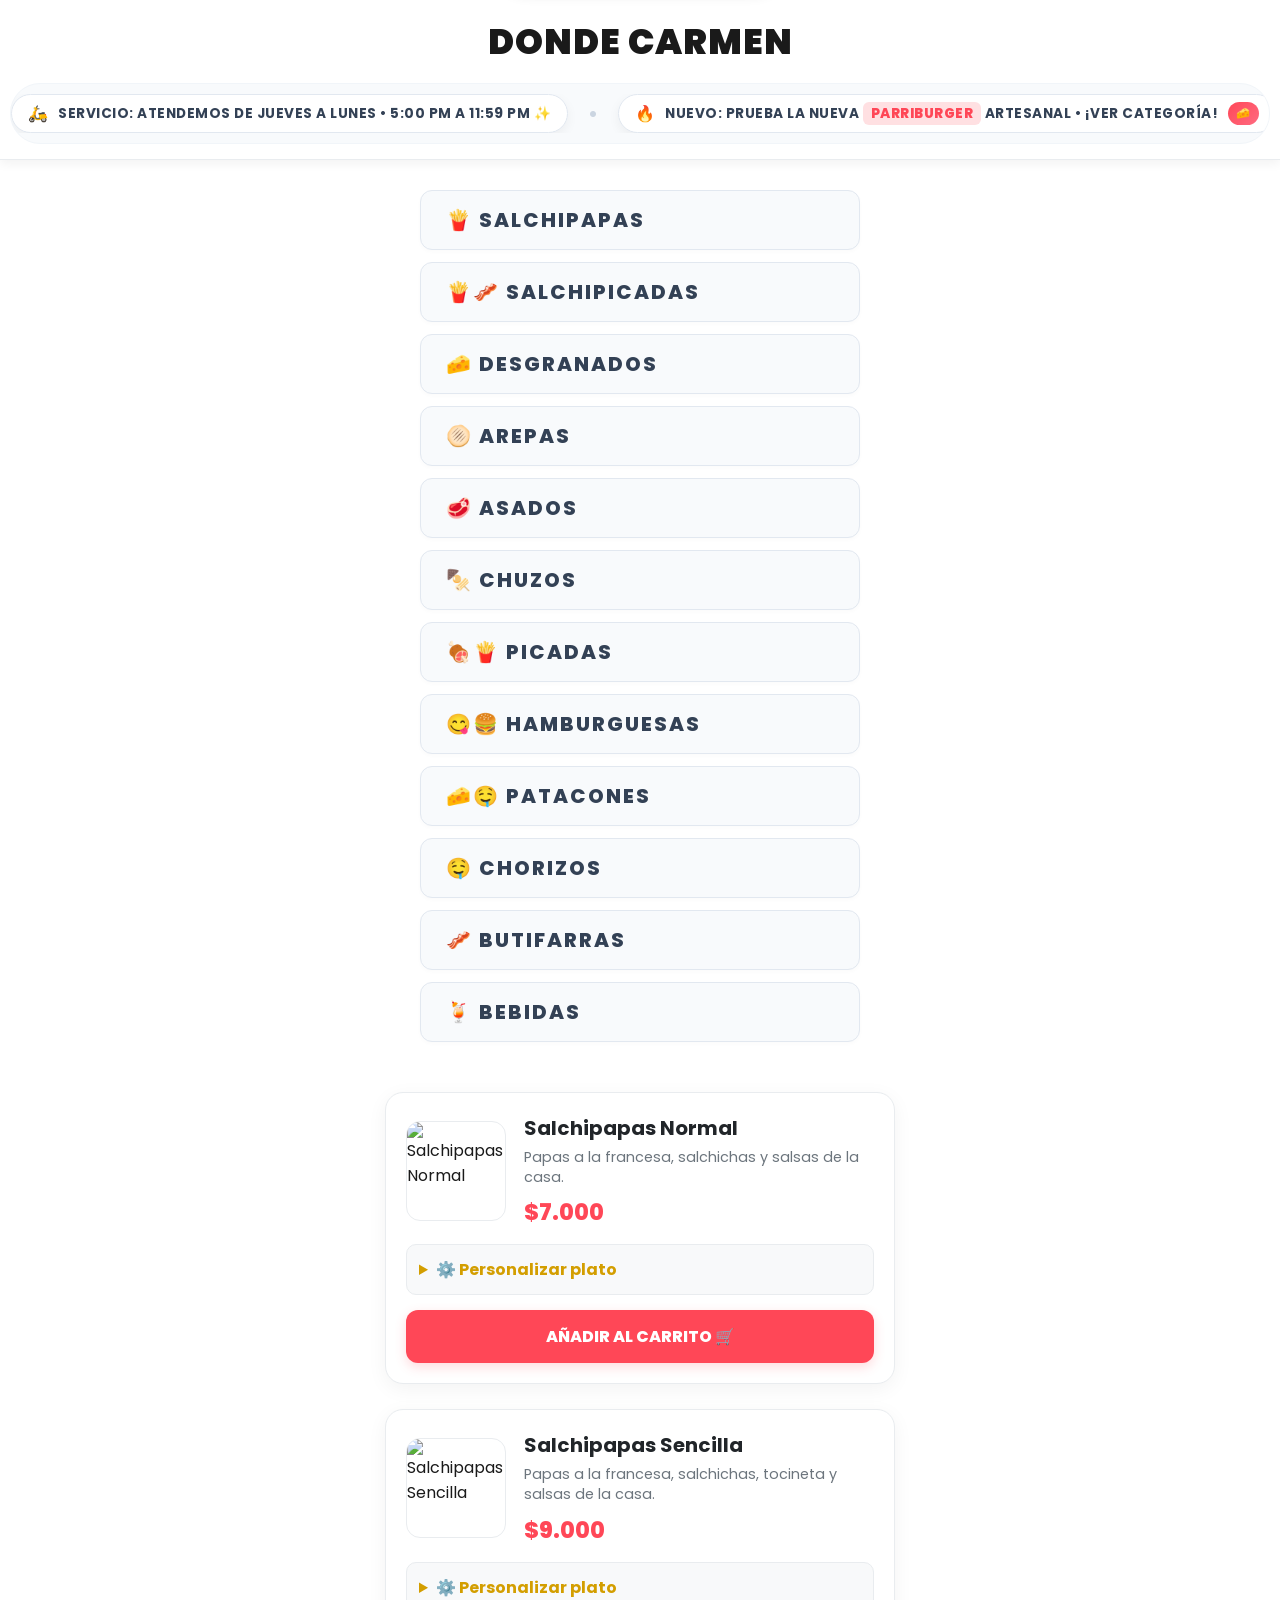
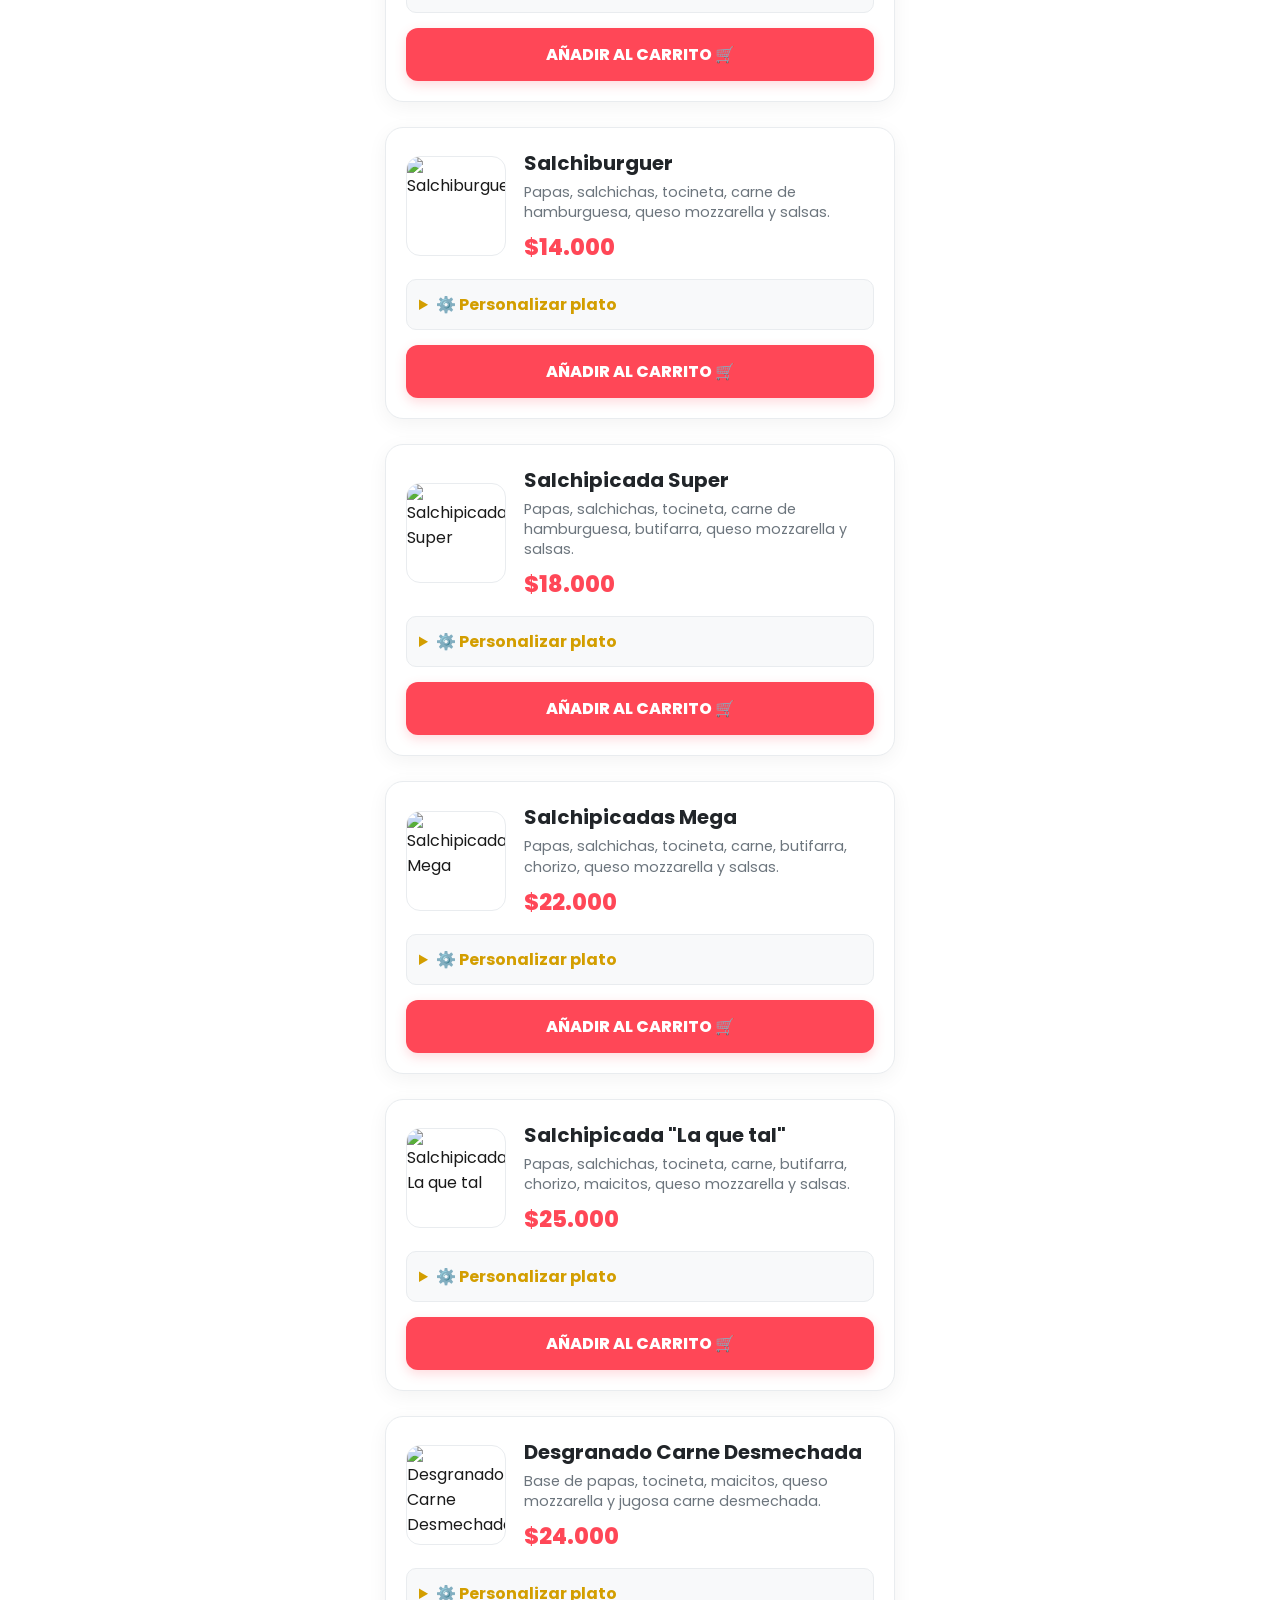
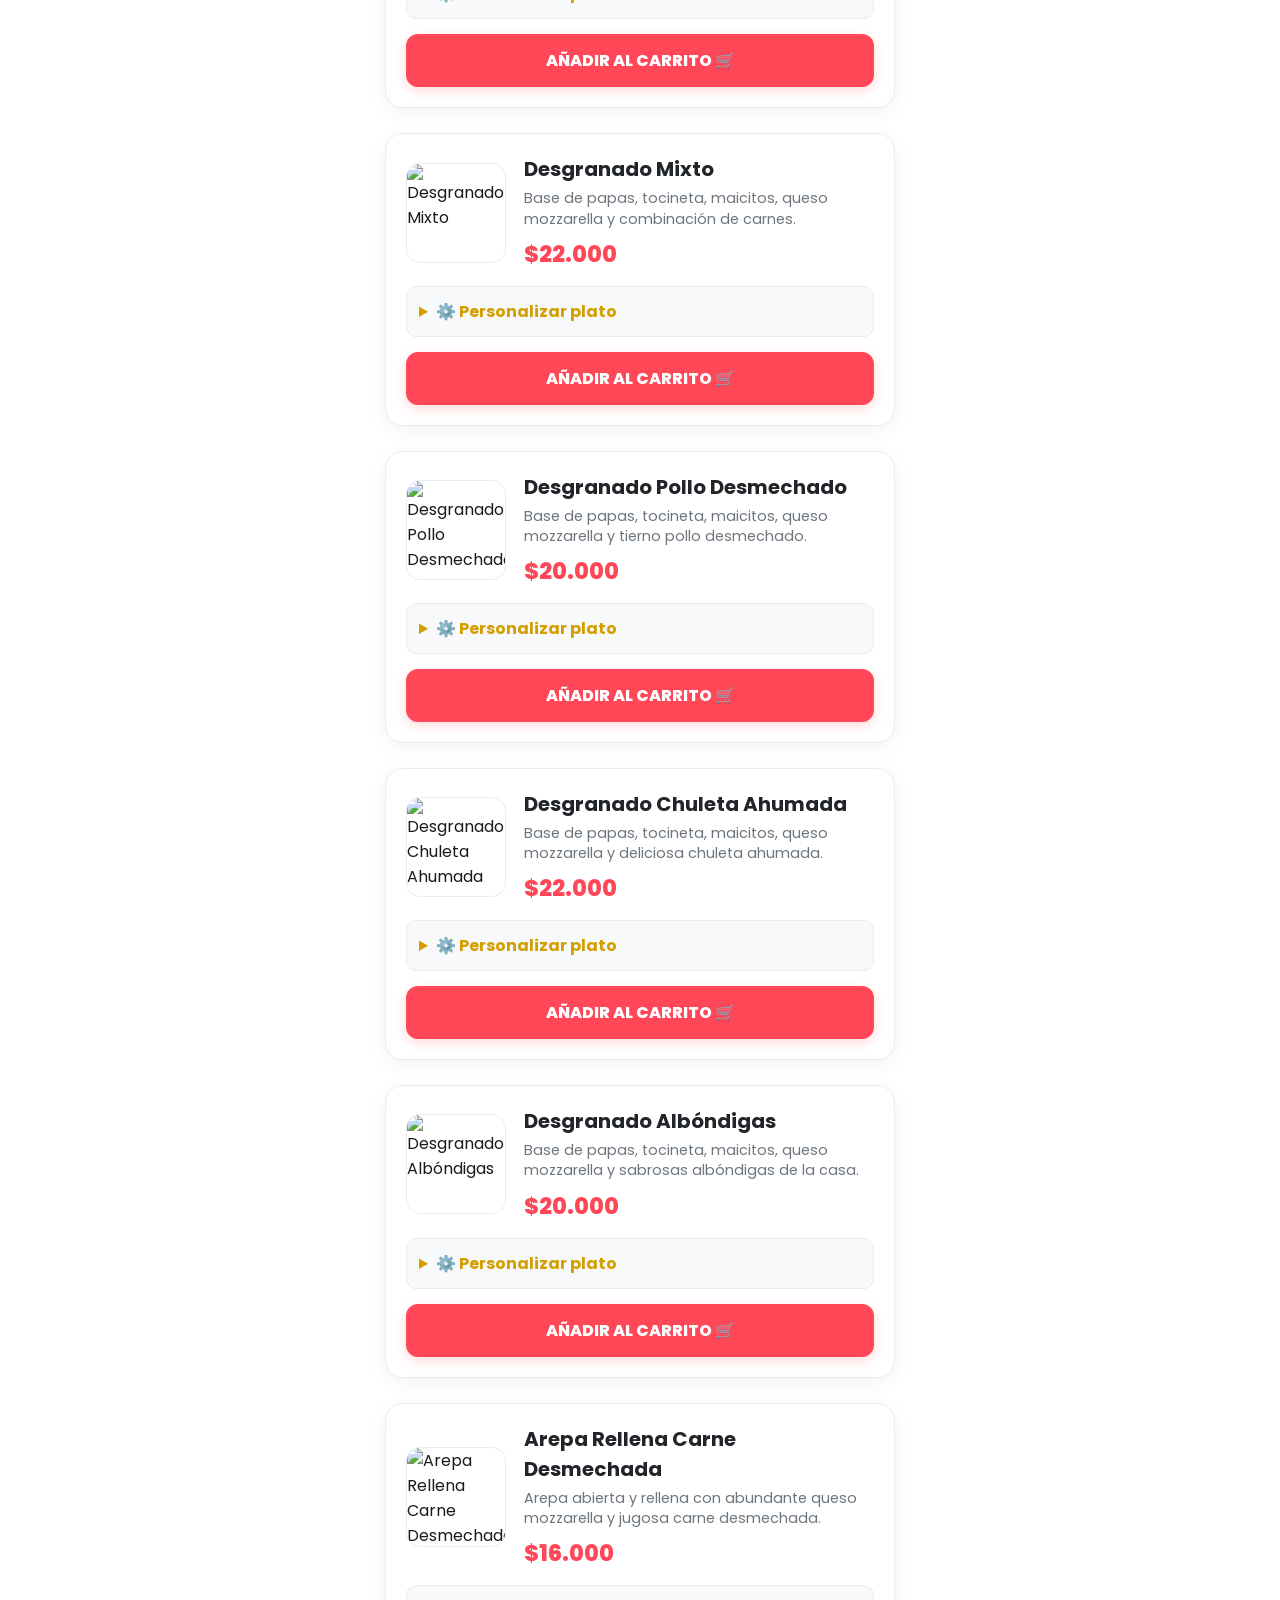
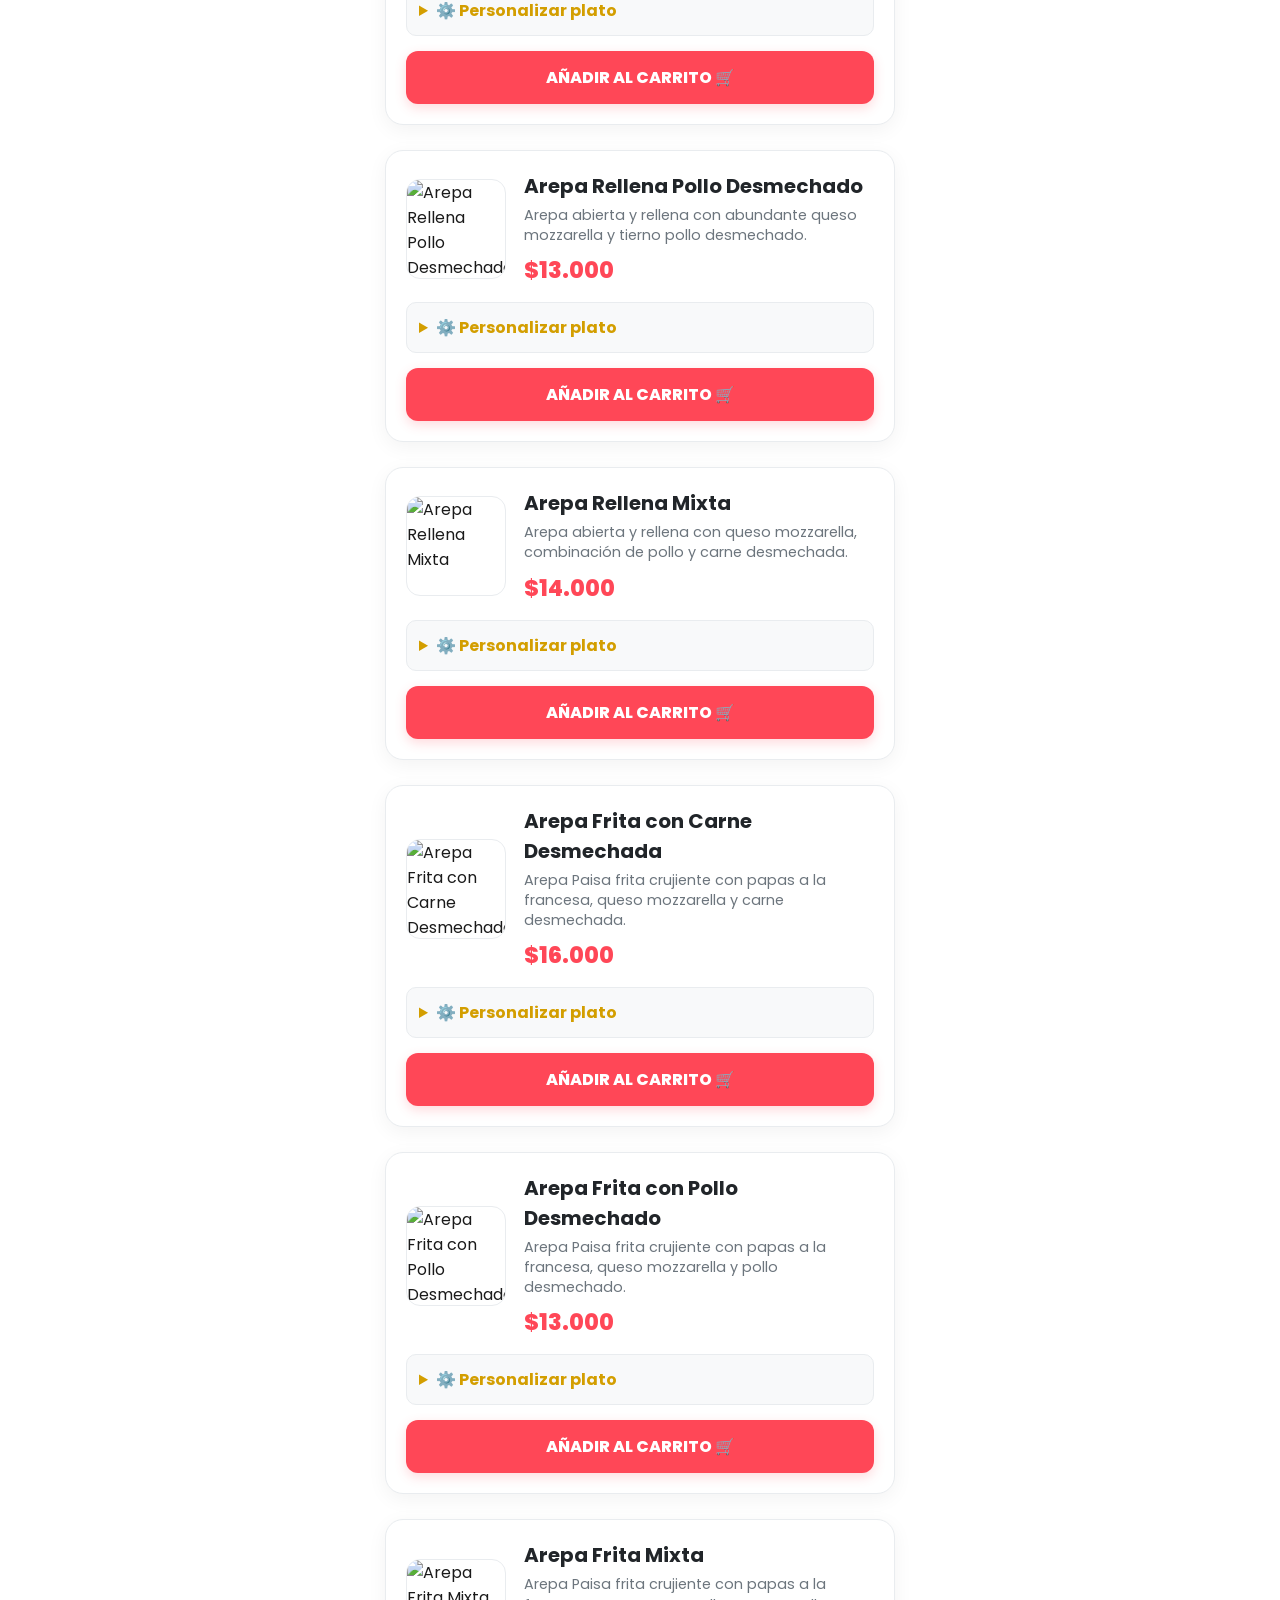
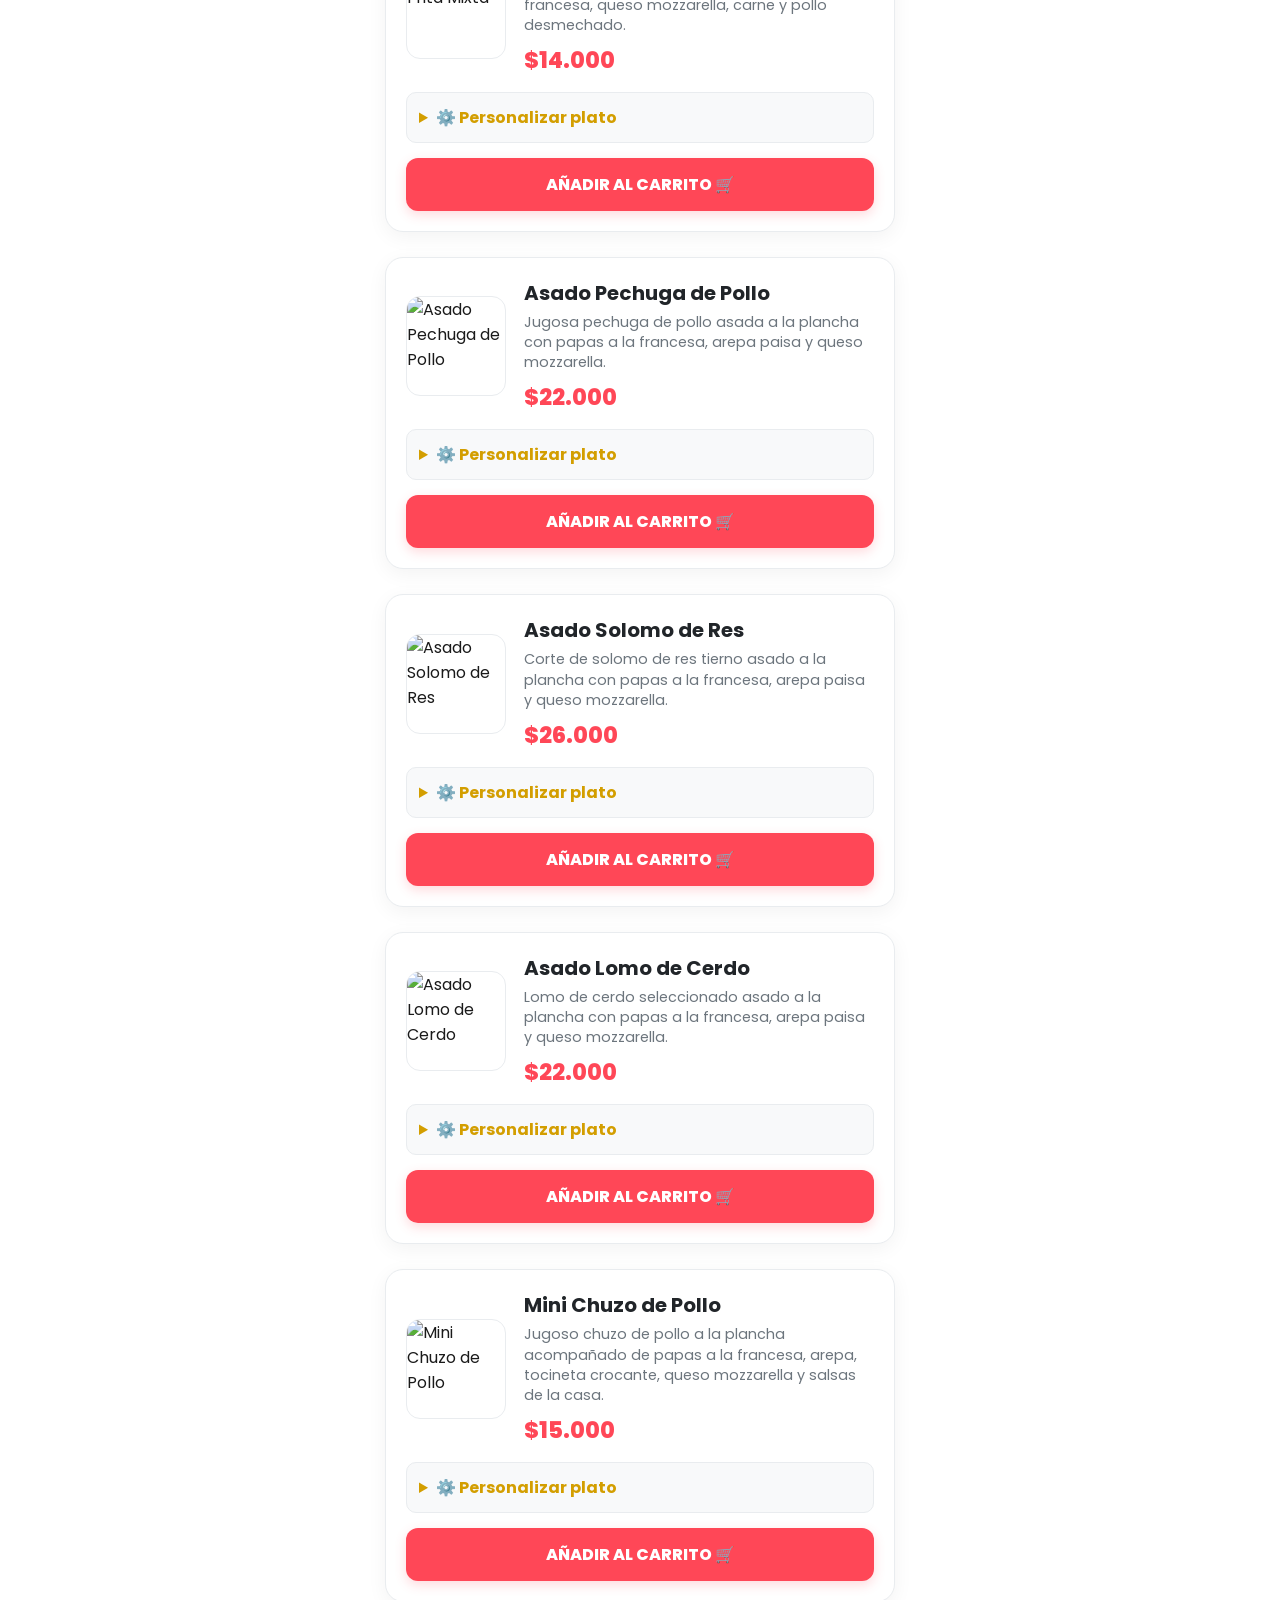
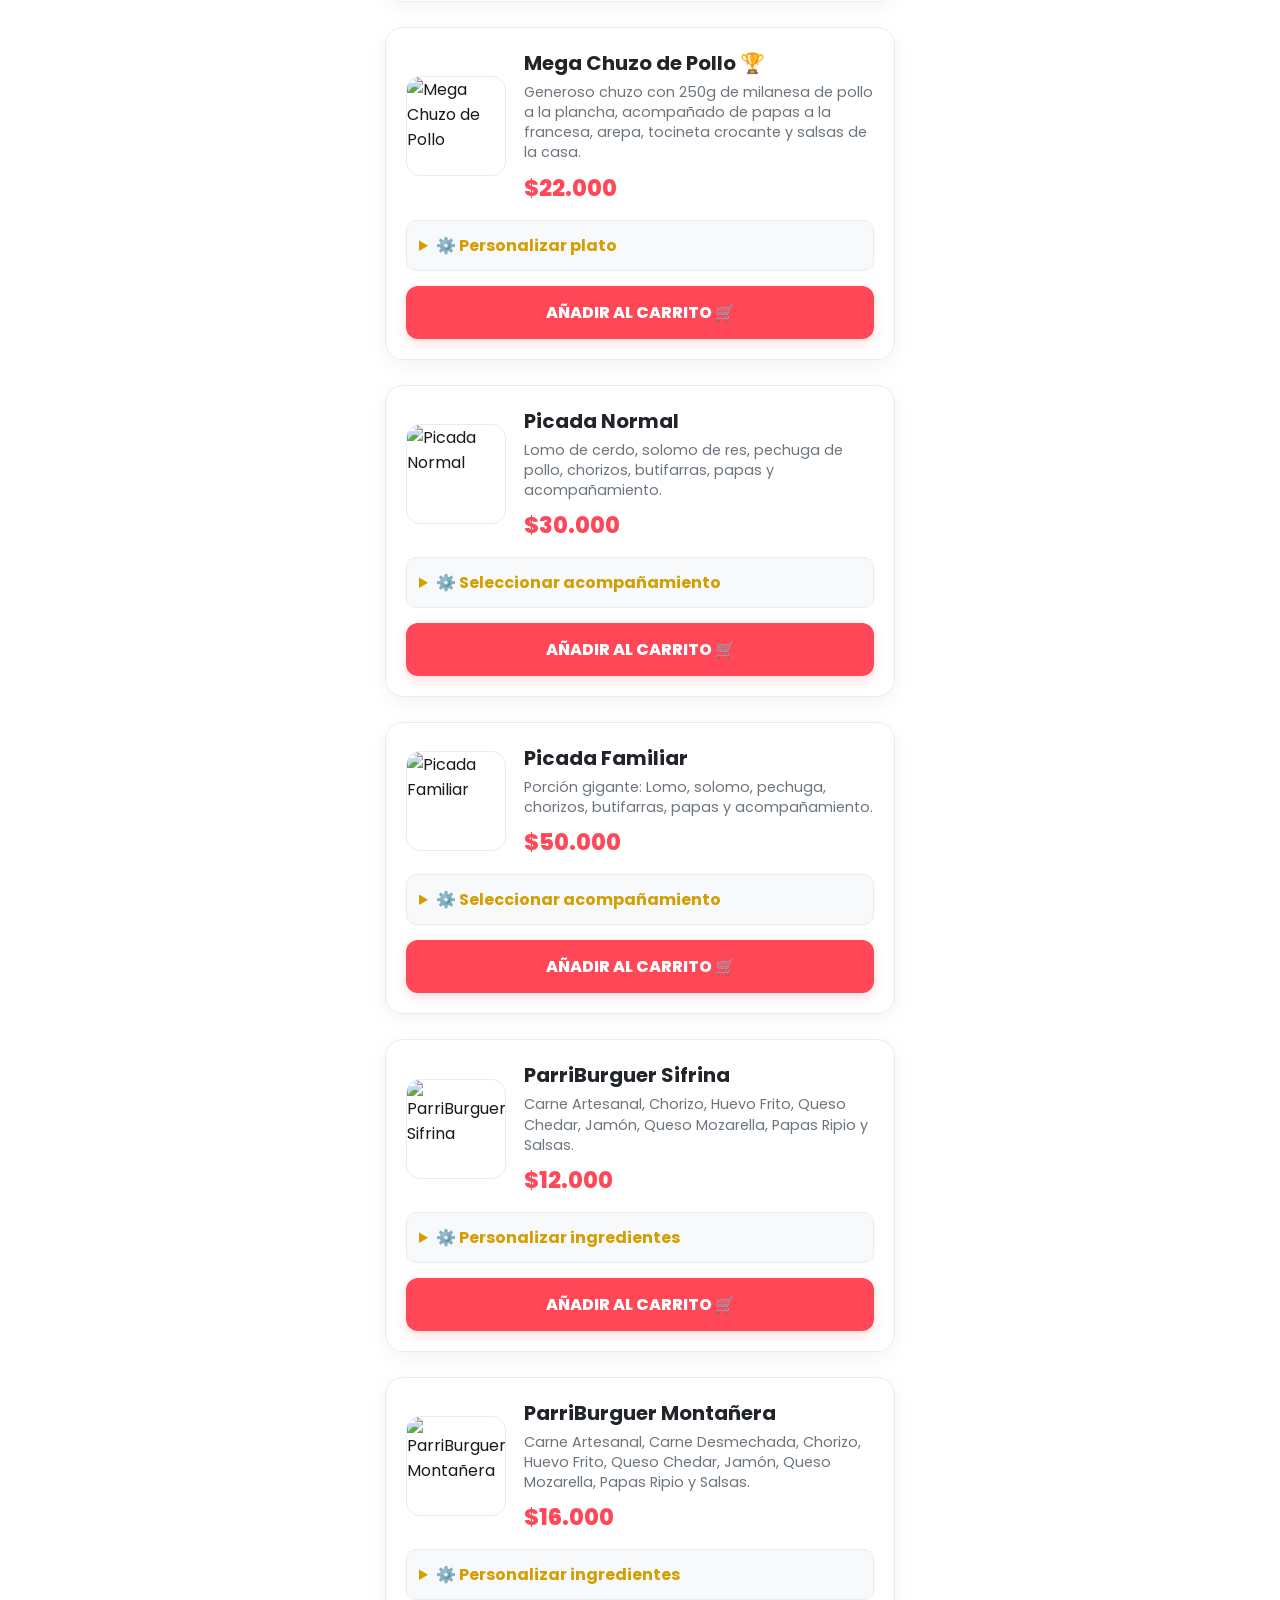
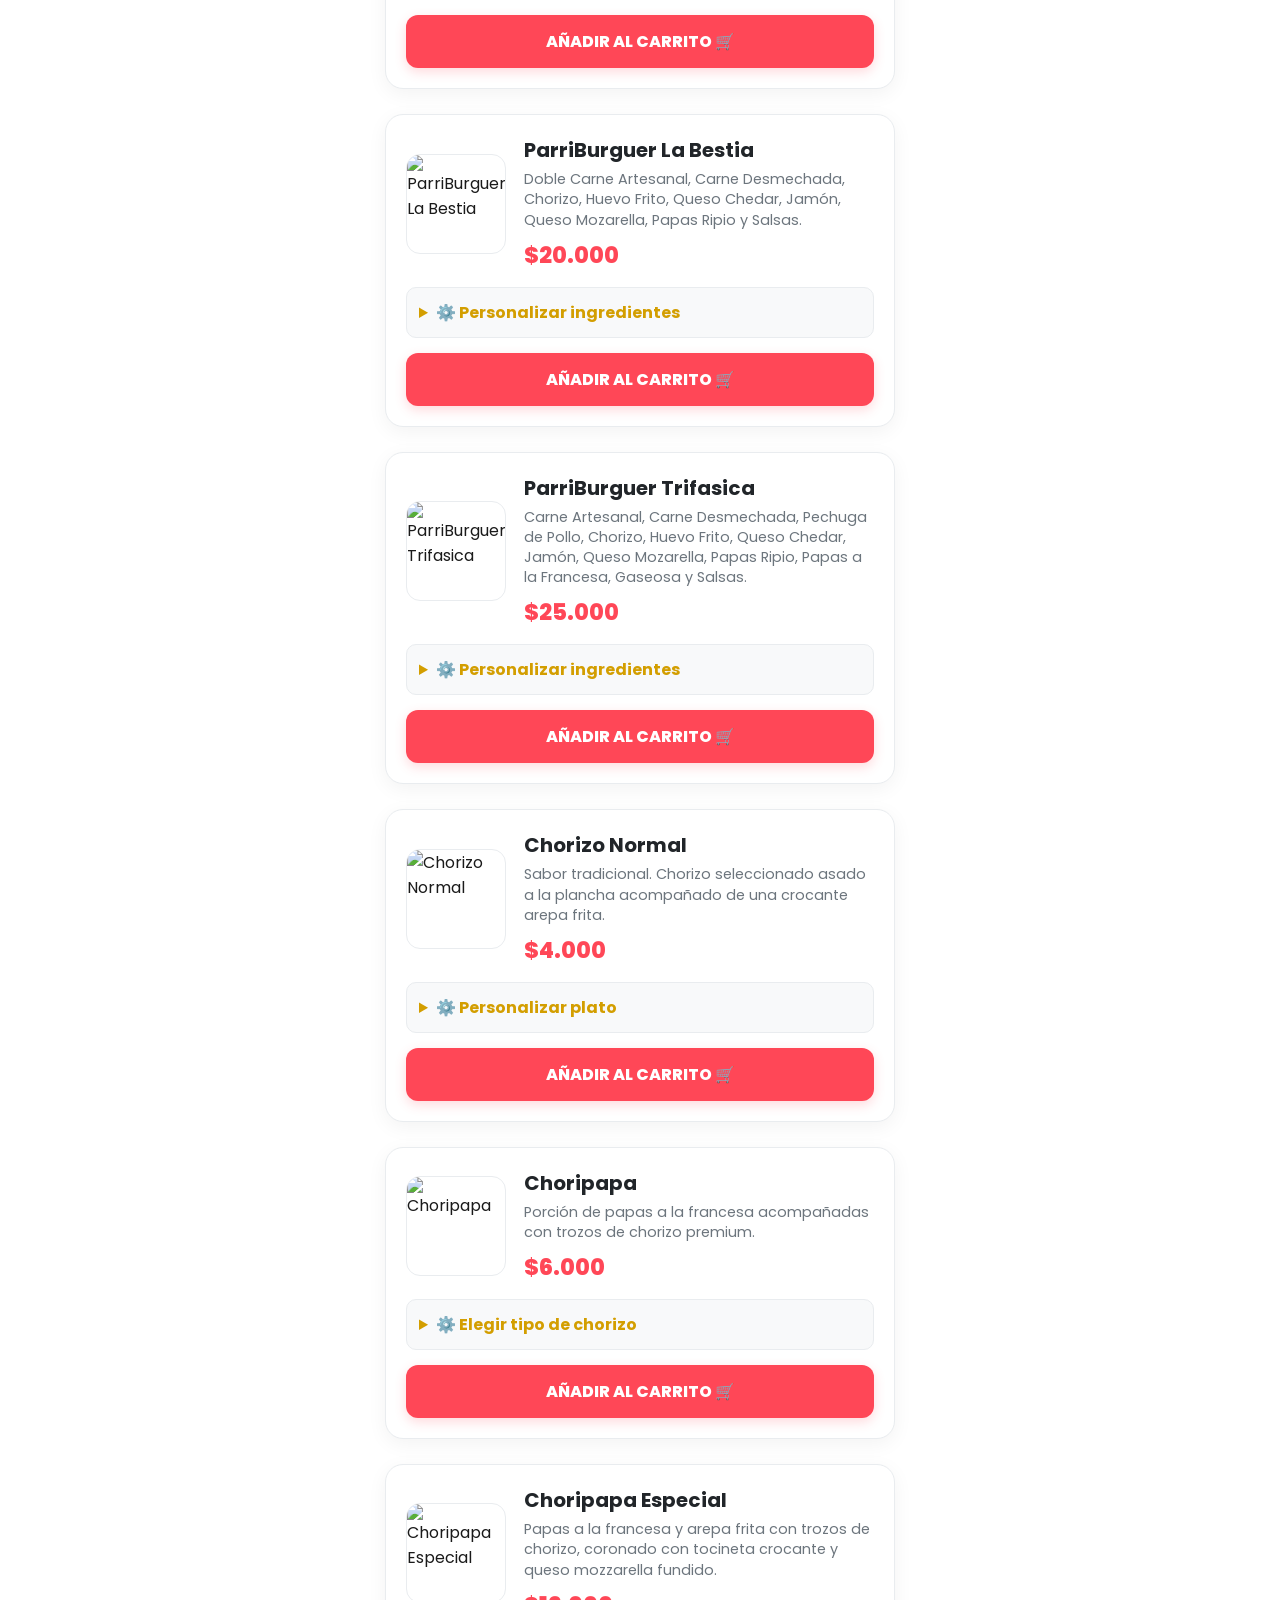
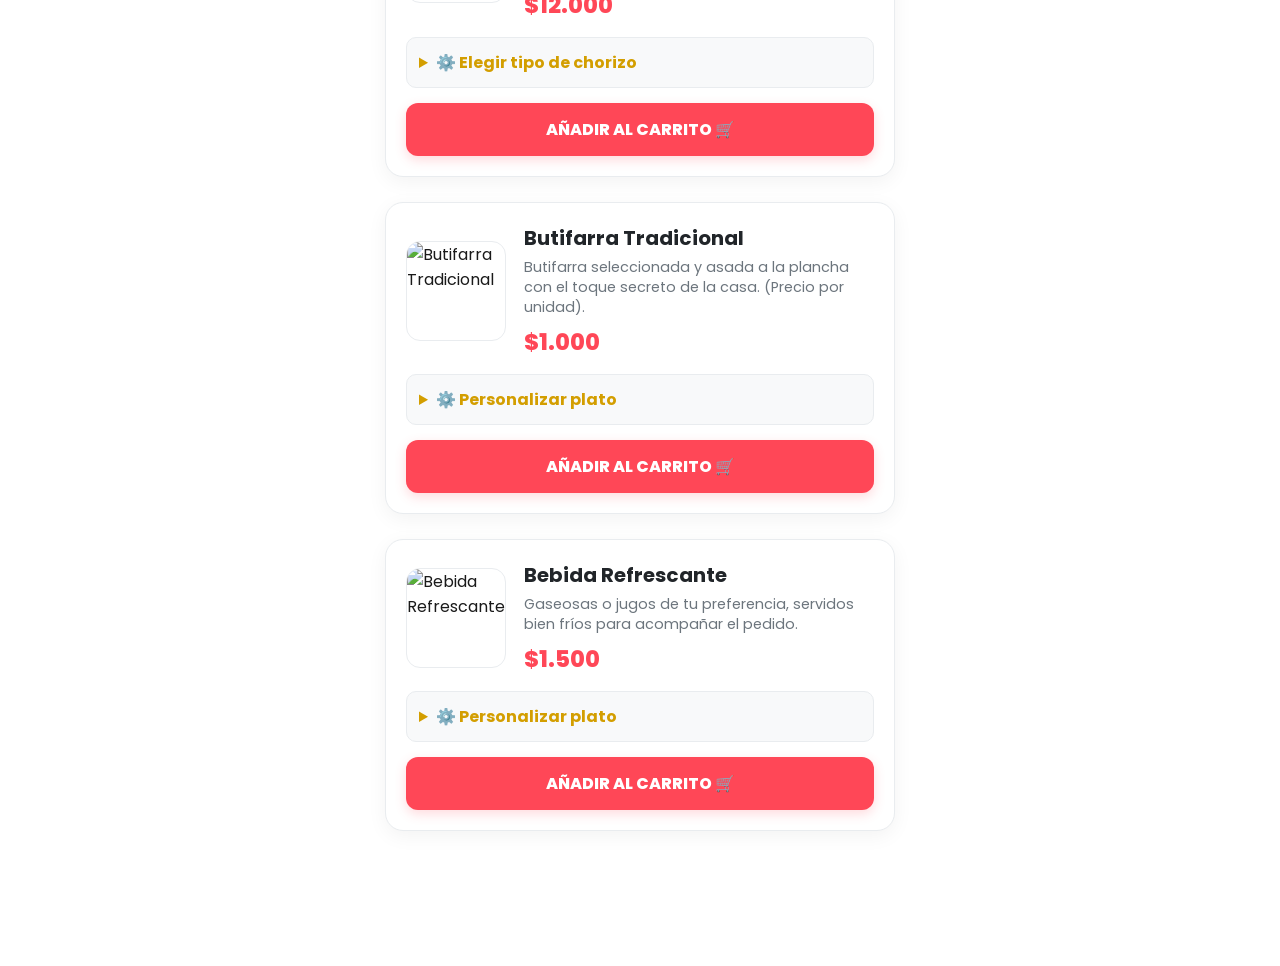
==== commit 62ca4201: "Update index.html" ====
--- a/index.html
+++ b/index.html
@@ -1,1261 +1,1223 @@
 <!DOCTYPE html>
 <html lang="es">
 <head>
-<meta charset="UTF-8">
-<meta name="viewport" content="width=device-width, initial-scale=1.0">
-<title>Donde Carmen - Menú Digital</title>
-<link rel="stylesheet" href="style.css">
-<link href="https://fonts.googleapis.com/css2?family=Poppins:wght@400;600;700;800;900&display=swap" rel="stylesheet">
-<script src="https://www.gstatic.com/firebasejs/9.22.0/firebase-app-compat.js"></script>
-<script src="https://www.gstatic.com/firebasejs/9.22.0/firebase-firestore-compat.js"></script>
+  <meta charset="UTF-8">
+  <meta name="viewport" content="width=device-width, initial-scale=1.0">
+  <title>Donde Carmen - Menú Digital</title>
+
+  <!-- Tipografía Poppins -->
+  <link rel="preconnect" href="https://fonts.googleapis.com">
+  <link rel="preconnect" href="https://fonts.gstatic.com" crossorigin>
+  <link href="https://fonts.googleapis.com/css2?family=Poppins:wght@400;600;700;800;900&display=swap" rel="stylesheet">
+
+  <link rel="stylesheet" href="style.css">
 </head>
 <body>
 
-<!-- 🔥 HERO BANNER -->
-<header class="hero-banner">
+  <!-- ============================================================
+       HERO BANNER
+  ============================================================ -->
+  <header class="hero-banner">
     <h1 class="titulo-principal">Donde Carmen</h1>
+
+    <!-- Marquesina moderna (contenido duplicado para el loop infinito) -->
     <div class="frase-contenedor-movil">
-        <div class="marquee-moderna-wrapper">
-            <div class="marquee-comercial">
-                <div class="marquee-item" data-destino="todos">
-                    <span class="badge-live">🛵 SERVICIO</span>
-                    <span class="frase-moderna">Atendemos de <span class="resaltado-ParriBurguer">Jueves a Lunes</span> • 5:00 PM a 11:59 PM</span>
-                </div>
-                <span class="marquee-separator">✨</span>
-                <div class="marquee-item" data-destino="hamburguesas">
-                    <span class="badge-live">🔥 NUEVO</span>
-                    <span class="frase-moderna">Prueba la nueva <span class="resaltado-ParriBurguer">ParriBurger</span> Artesanal • ¡Ver Categoría! 🧀</span>
-                </div>
-                <span class="marquee-separator">•</span>
-                <div class="marquee-item" data-destino="desgranados">
-                    <span class="badge-live">🤤 TOP</span>
-                    <span class="frase-moderna">Desgranado de <span class="resaltado-ParriBurguer">Chuleta Ahumada</span> • ¡Toca Aquí! 👆</span>
-                </div>
-                <span class="marquee-separator">•</span>
-                <div class="marquee-item" data-destino="todos">
-                    <span class="badge-live">🛵 SERVICIO</span>
-                    <span class="frase-moderna">Atendemos de <span class="resaltado-ParriBurguer">Jueves a Lunes</span> • 5:00 PM a 11:59 PM</span>
-                </div>
-                <span class="marquee-separator">✨</span>
-                <div class="marquee-item" data-destino="hamburguesas">
-                    <span class="badge-live">🔥 NUEVO</span>
-                    <span class="frase-moderna">Prueba la nueva <span class="resaltado-ParriBurguer">ParriBurger</span> Artesanal • ¡Ver Categoría! 🧀</span>
-                </div>
-                <span class="marquee-separator">🧀</span>
-            </div>
-        </div>
+      <div class="marquee-moderna-wrapper">
+        <div class="marquee-comercial">
+          <span class="marquee-item">🛵 <span class="frase-moderna">Servicio: Atendemos de <strong>Jueves a Lunes</strong> • 5:00 PM a 11:59 PM ✨</span></span>
+          <span class="marquee-separator">•</span>
+          <span class="marquee-item" data-destino="hamburguesas">🔥 <span class="frase-moderna">Nuevo: Prueba la nueva <span class="resaltado-ParriBurguer">ParriBurger</span> Artesanal • ¡Ver Categoría!</span> <span class="badge-live">🧀</span></span>
+          <span class="marquee-separator">•</span>
+          <span class="marquee-item" data-destino="desgranados">🤤 <span class="frase-moderna">Top: Desgranado de <strong>Chuleta Ahumada</strong> • ¡Toca Aquí! 👆</span></span>
+          <span class="marquee-separator">•</span>
+
+          <!-- Duplicado exacto para que la animación -50% sea continua -->
+          <span class="marquee-item">🛵 <span class="frase-moderna">Servicio: Atendemos de <strong>Jueves a Lunes</strong> • 5:00 PM a 11:59 PM ✨</span></span>
+          <span class="marquee-separator">•</span>
+          <span class="marquee-item" data-destino="hamburguesas">🔥 <span class="frase-moderna">Nuevo: Prueba la nueva <span class="resaltado-ParriBurguer">ParriBurger</span> Artesanal • ¡Ver Categoría!</span> <span class="badge-live">🧀</span></span>
+          <span class="marquee-separator">•</span>
+          <span class="marquee-item" data-destino="desgranados">🤤 <span class="frase-moderna">Top: Desgranado de <strong>Chuleta Ahumada</strong> • ¡Toca Aquí! 👆</span></span>
+          <span class="marquee-separator">•</span>
+        </div>
+      </div>
     </div>
-</header>
-
-<!-- 🎯 BOTONES DE CATEGORÍAS -->
-<nav class="filtros">
-    <button class="btn-filtro-card" data-categoria="salchipapas"><span>🍟 Salchipapas</span></button>
-    <button class="btn-filtro-card" data-categoria="salchipicadas"><span>🍟🥓 Salchipicadas</span></button>
-    <button class="btn-filtro-card" data-categoria="desgranados"><span>🧀 Desgranados</span></button>
-    <button class="btn-filtro-card" data-categoria="arepas"><span>🫓 Arepas</span></button>
-    <button class="btn-filtro-card" data-categoria="asados"><span>🥩 Asados</span></button>
-    <button class="btn-filtro-card" data-categoria="chuzos"><span>🍢 Chuzos</span></button>
-    <button class="btn-filtro-card" data-categoria="picadas"><span>🍖🍟 Picadas</span></button>
-    <button class="btn-filtro-card" data-categoria="hamburguesas"><span>😋🍔 Hamburguesas</span></button>
-    <button class="btn-filtro-card" data-categoria="patacones"><span>🧀🤤 Patacones</span></button>
-    <button class="btn-filtro-card" data-categoria="chorizos"><span>🤤 Chorizos</span></button>
-    <button class="btn-filtro-card" data-categoria="butifarras"><span>🥓 Butifarras</span></button>
-    <button class="btn-filtro-card" data-categoria="bebidas"><span>🍹 Bebidas</span></button>
-</nav>
-
-<!-- 🍽️ CONTENEDOR DEL MENÚ -->
-<main class="contenedor-menu">
-
-    <!-- 🍟 SALCHIPAPAS -->
-    <div class="item-menu" data-categoria="salchipapas">
-        <div class="info-plato-principal">
-            <img src="https://i.ibb.co/ycywjhr7/OIP.jpg" alt="Salchipapas Normal" class="foto-plato">
-            <div class="detalles-basicos">
-                <h3>Salchipapas Normal</h3>
-                <p class="descripcion">Papas a la francesa, salchichas y salsas de la casa.</p>
-                <p class="precio" data-precio-base="7000">$7.000</p>
-            </div>
-        </div>
-        <details>
-            <summary>⚙️ Personalizar plato</summary>
-            <div class="seccion-personalizacion">
-                <h4 class="titulo-seccion">¿Quitar algo?</h4>
-                <label class="opcion-check"><input type="checkbox" class="quitar-item" value="Salsas"> Sin Salsas</label>
-                <h4 class="titulo-seccion">¿Adiciones?</h4>
-                <label class="opcion-check"><input type="checkbox" class="adicion-item" value="Salchicha" data-valor="2000"> + Salchicha (+$2.000)</label>
-                <label class="opcion-check"><input type="checkbox" class="adicion-item" value="Tocineta" data-valor="2000"> + Tocineta (+$2.000)</label>
-                <label class="opcion-check"><input type="checkbox" class="adicion-item" value="Queso" data-valor="2000"> + Queso (+$2.000)</label>
-                <h4 class="titulo-seccion">¿Qué salsas deseas?</h4>
-                <label class="opcion-check"><input type="checkbox" class="salsa-item" value="Sin Salsas"> 🚫 Sin Salsas</label>
-                <label class="opcion-check"><input type="checkbox" class="salsa-item" value="Rosada"> Rosada</label>
-                <label class="opcion-check"><input type="checkbox" class="salsa-item" value="Roja"> Roja</label>
-                <label class="opcion-check"><input type="checkbox" class="salsa-item" value="Piña"> Piña</label>
-                <label class="opcion-check"><input type="checkbox" class="salsa-item" value="BBQ"> BBQ</label>
-                <label class="opcion-check"><input type="checkbox" class="salsa-item" value="Guac."> Guac.</label>
-                <label class="opcion-check"><input type="checkbox" class="salsa-item" value="Ajo"> Ajo</label>
-                <label class="opcion-check"><input type="checkbox" class="salsa-item" value="Maíz"> Maíz</label>
-                <label class="opcion-check"><input type="checkbox" class="salsa-item" value="Tocineta"> Tocineta</label>
-                <button class="btn-pedir-plato">Añadir al Carrito 🛒</button>
-            </div>
-        </details>
+  </header>
+
+  <!-- ============================================================
+       BOTONES DE CATEGORÍAS
+  ============================================================ -->
+  <nav class="filtros">
+    <button type="button" class="btn-filtro-card" data-categoria="salchipapas"><span>🍟 Salchipapas</span></button>
+    <button type="button" class="btn-filtro-card" data-categoria="salchipicadas"><span>🍟🥓 Salchipicadas</span></button>
+    <button type="button" class="btn-filtro-card" data-categoria="desgranados"><span>🧀 Desgranados</span></button>
+    <button type="button" class="btn-filtro-card" data-categoria="arepas"><span>🫓 Arepas</span></button>
+    <button type="button" class="btn-filtro-card" data-categoria="asados"><span>🥩 Asados</span></button>
+    <button type="button" class="btn-filtro-card" data-categoria="chuzos"><span>🍢 Chuzos</span></button>
+    <button type="button" class="btn-filtro-card" data-categoria="picadas"><span>🍖🍟 Picadas</span></button>
+    <button type="button" class="btn-filtro-card" data-categoria="hamburguesas"><span>😋🍔 Hamburguesas</span></button>
+    <button type="button" class="btn-filtro-card" data-categoria="patacones"><span>🧀🤤 Patacones</span></button>
+    <button type="button" class="btn-filtro-card" data-categoria="chorizos"><span>🤤 Chorizos</span></button>
+    <button type="button" class="btn-filtro-card" data-categoria="butifarras"><span>🥓 Butifarras</span></button>
+    <button type="button" class="btn-filtro-card" data-categoria="bebidas"><span>🍹 Bebidas</span></button>
+  </nav>
+
+  <!-- ============================================================
+       MENÚ
+  ============================================================ -->
+  <main class="contenedor-menu">
+
+    <!-- ===================== SALCHIPAPAS ===================== -->
+    <article class="item-menu" data-categoria="salchipapas">
+      <div class="info-plato-principal">
+        <img class="foto-plato" src="https://i.ibb.co/ycywjhr7/OIP.jpg" alt="Salchipapas Normal" loading="lazy">
+        <div class="detalles-basicos">
+          <h3>Salchipapas Normal</h3>
+          <p class="descripcion">Papas a la francesa, salchichas y salsas de la casa.</p>
+          <span class="precio" data-precio-base="7000">$7.000</span>
+        </div>
+      </div>
+      <details>
+        <summary>⚙️ Personalizar plato</summary>
+        <div class="seccion-personalizacion">
+          <p class="titulo-seccion">¿Quitar algo?</p>
+          <label class="opcion-check"><input type="checkbox" class="quitar-item" value="Sin Salsas"> Sin Salsas</label>
+          <p class="titulo-seccion">¿Adiciones?</p>
+          <label class="opcion-check"><input type="checkbox" class="adicion-item" value="Salchicha" data-valor="2000"> ➕ Salchicha (+$2.000)</label>
+          <label class="opcion-check"><input type="checkbox" class="adicion-item" value="Tocineta" data-valor="2000"> ➕ Tocineta (+$2.000)</label>
+          <label class="opcion-check"><input type="checkbox" class="adicion-item" value="Queso" data-valor="2000"> ➕ Queso (+$2.000)</label>
+          <p class="titulo-seccion">¿Qué salsas deseas?</p>
+          <label class="opcion-check"><input type="checkbox" class="salsa-item" value="Sin Salsas"> 🚫 Sin Salsas</label>
+          <label class="opcion-check"><input type="checkbox" class="salsa-item" value="Rosada"> Rosada</label>
+          <label class="opcion-check"><input type="checkbox" class="salsa-item" value="Roja"> Roja</label>
+          <label class="opcion-check"><input type="checkbox" class="salsa-item" value="Piña"> Piña</label>
+          <label class="opcion-check"><input type="checkbox" class="salsa-item" value="BBQ"> BBQ</label>
+          <label class="opcion-check"><input type="checkbox" class="salsa-item" value="Guacamole"> Guacamole</label>
+          <label class="opcion-check"><input type="checkbox" class="salsa-item" value="Ajo"> Ajo</label>
+          <label class="opcion-check"><input type="checkbox" class="salsa-item" value="Maíz"> Maíz</label>
+          <label class="opcion-check"><input type="checkbox" class="salsa-item" value="Tocineta"> Tocineta</label>
+        </div>
+      </details>
+      <button type="button" class="btn-pedir-plato">Añadir al Carrito 🛒</button>
+    </article>
+
+    <article class="item-menu" data-categoria="salchipapas">
+      <div class="info-plato-principal">
+        <img class="foto-plato" src="https://i.ibb.co/gbPzMrd4/images.jpg" alt="Salchipapas Sencilla" loading="lazy">
+        <div class="detalles-basicos">
+          <h3>Salchipapas Sencilla</h3>
+          <p class="descripcion">Papas a la francesa, salchichas, tocineta y salsas de la casa.</p>
+          <span class="precio" data-precio-base="9000">$9.000</span>
+        </div>
+      </div>
+      <details>
+        <summary>⚙️ Personalizar plato</summary>
+        <div class="seccion-personalizacion">
+          <p class="titulo-seccion">¿Quitar algo?</p>
+          <label class="opcion-check"><input type="checkbox" class="quitar-item" value="Sin Tocineta"> Sin Tocineta</label>
+          <label class="opcion-check"><input type="checkbox" class="quitar-item" value="Sin Salsas"> Sin Salsas</label>
+          <p class="titulo-seccion">¿Adiciones?</p>
+          <label class="opcion-check"><input type="checkbox" class="adicion-item" value="Salchicha" data-valor="2000"> ➕ Salchicha (+$2.000)</label>
+          <label class="opcion-check"><input type="checkbox" class="adicion-item" value="Tocineta" data-valor="2000"> ➕ Tocineta (+$2.000)</label>
+          <label class="opcion-check"><input type="checkbox" class="adicion-item" value="Queso" data-valor="2000"> ➕ Queso (+$2.000)</label>
+          <p class="titulo-seccion">¿Qué salsas deseas?</p>
+          <label class="opcion-check"><input type="checkbox" class="salsa-item" value="Sin Salsas"> 🚫 Sin Salsas</label>
+          <label class="opcion-check"><input type="checkbox" class="salsa-item" value="Rosada"> Rosada</label>
+          <label class="opcion-check"><input type="checkbox" class="salsa-item" value="Roja"> Roja</label>
+          <label class="opcion-check"><input type="checkbox" class="salsa-item" value="Piña"> Piña</label>
+          <label class="opcion-check"><input type="checkbox" class="salsa-item" value="BBQ"> BBQ</label>
+          <label class="opcion-check"><input type="checkbox" class="salsa-item" value="Guacamole"> Guacamole</label>
+          <label class="opcion-check"><input type="checkbox" class="salsa-item" value="Ajo"> Ajo</label>
+          <label class="opcion-check"><input type="checkbox" class="salsa-item" value="Maíz"> Maíz</label>
+          <label class="opcion-check"><input type="checkbox" class="salsa-item" value="Tocineta"> Tocineta</label>
+        </div>
+      </details>
+      <button type="button" class="btn-pedir-plato">Añadir al Carrito 🛒</button>
+    </article>
+
+    <!-- ===================== SALCHIPICADAS ===================== -->
+    <article class="item-menu" data-categoria="salchipicadas">
+      <div class="info-plato-principal">
+        <img class="foto-plato" src="https://images.unsplash.com/photo-1555939594-58d7cb561ad1?w=400" alt="Salchiburguer" loading="lazy">
+        <div class="detalles-basicos">
+          <h3>Salchiburguer</h3>
+          <p class="descripcion">Papas, salchichas, tocineta, carne de hamburguesa, queso mozzarella y salsas.</p>
+          <span class="precio" data-precio-base="14000">$14.000</span>
+        </div>
+      </div>
+      <details>
+        <summary>⚙️ Personalizar plato</summary>
+        <div class="seccion-personalizacion">
+          <p class="titulo-seccion">¿Quitar algo?</p>
+          <label class="opcion-check"><input type="checkbox" class="quitar-item" value="Sin Tocineta"> Sin Tocineta</label>
+          <p class="titulo-seccion">¿Adiciones?</p>
+          <label class="opcion-check"><input type="checkbox" class="adicion-item" value="Salchicha" data-valor="2000"> ➕ Salchicha (+$2.000)</label>
+          <label class="opcion-check"><input type="checkbox" class="adicion-item" value="Tocineta" data-valor="2000"> ➕ Tocineta (+$2.000)</label>
+          <label class="opcion-check"><input type="checkbox" class="adicion-item" value="Queso" data-valor="2000"> ➕ Queso (+$2.000)</label>
+          <p class="titulo-seccion">¿Qué salsas deseas?</p>
+          <label class="opcion-check"><input type="checkbox" class="salsa-item" value="Sin Salsas"> 🚫 Sin Salsas</label>
+          <label class="opcion-check"><input type="checkbox" class="salsa-item" value="Rosada"> Rosada</label>
+          <label class="opcion-check"><input type="checkbox" class="salsa-item" value="Roja"> Roja</label>
+          <label class="opcion-check"><input type="checkbox" class="salsa-item" value="Piña"> Piña</label>
+          <label class="opcion-check"><input type="checkbox" class="salsa-item" value="BBQ"> BBQ</label>
+          <label class="opcion-check"><input type="checkbox" class="salsa-item" value="Guacamole"> Guacamole</label>
+          <label class="opcion-check"><input type="checkbox" class="salsa-item" value="Ajo"> Ajo</label>
+          <label class="opcion-check"><input type="checkbox" class="salsa-item" value="Maíz"> Maíz</label>
+          <label class="opcion-check"><input type="checkbox" class="salsa-item" value="Tocineta"> Tocineta</label>
+        </div>
+      </details>
+      <button type="button" class="btn-pedir-plato">Añadir al Carrito 🛒</button>
+    </article>
+
+    <article class="item-menu" data-categoria="salchipicadas">
+      <div class="info-plato-principal">
+        <img class="foto-plato" src="https://images.unsplash.com/photo-1555939594-58d7cb561ad1?w=400" alt="Salchipicada Super" loading="lazy">
+        <div class="detalles-basicos">
+          <h3>Salchipicada Super</h3>
+          <p class="descripcion">Papas, salchichas, tocineta, carne de hamburguesa, butifarra, queso mozzarella y salsas.</p>
+          <span class="precio" data-precio-base="18000">$18.000</span>
+        </div>
+      </div>
+      <details>
+        <summary>⚙️ Personalizar plato</summary>
+        <div class="seccion-personalizacion">
+          <p class="titulo-seccion">¿Quitar algo?</p>
+          <label class="opcion-check"><input type="checkbox" class="quitar-item" value="Sin Butifarra"> Sin Butifarra</label>
+          <p class="titulo-seccion">¿Adiciones?</p>
+          <label class="opcion-check"><input type="checkbox" class="adicion-item" value="Salchicha" data-valor="2000"> ➕ Salchicha (+$2.000)</label>
+          <label class="opcion-check"><input type="checkbox" class="adicion-item" value="Tocineta" data-valor="2000"> ➕ Tocineta (+$2.000)</label>
+          <label class="opcion-check"><input type="checkbox" class="adicion-item" value="Queso" data-valor="2000"> ➕ Queso (+$2.000)</label>
+          <p class="titulo-seccion">¿Qué salsas deseas?</p>
+          <label class="opcion-check"><input type="checkbox" class="salsa-item" value="Sin Salsas"> 🚫 Sin Salsas</label>
+          <label class="opcion-check"><input type="checkbox" class="salsa-item" value="Rosada"> Rosada</label>
+          <label class="opcion-check"><input type="checkbox" class="salsa-item" value="Roja"> Roja</label>
+          <label class="opcion-check"><input type="checkbox" class="salsa-item" value="Piña"> Piña</label>
+          <label class="opcion-check"><input type="checkbox" class="salsa-item" value="BBQ"> BBQ</label>
+          <label class="opcion-check"><input type="checkbox" class="salsa-item" value="Guacamole"> Guacamole</label>
+          <label class="opcion-check"><input type="checkbox" class="salsa-item" value="Ajo"> Ajo</label>
+          <label class="opcion-check"><input type="checkbox" class="salsa-item" value="Maíz"> Maíz</label>
+          <label class="opcion-check"><input type="checkbox" class="salsa-item" value="Tocineta"> Tocineta</label>
+        </div>
+      </details>
+      <button type="button" class="btn-pedir-plato">Añadir al Carrito 🛒</button>
+    </article>
+
+    <article class="item-menu" data-categoria="salchipicadas">
+      <div class="info-plato-principal">
+        <img class="foto-plato" src="https://images.unsplash.com/photo-1555939594-58d7cb561ad1?w=400" alt="Salchipicadas Mega" loading="lazy">
+        <div class="detalles-basicos">
+          <h3>Salchipicadas Mega</h3>
+          <p class="descripcion">Papas, salchichas, tocineta, carne, butifarra, chorizo, queso mozzarella y salsas.</p>
+          <span class="precio" data-precio-base="22000">$22.000</span>
+        </div>
+      </div>
+      <details>
+        <summary>⚙️ Personalizar plato</summary>
+        <div class="seccion-personalizacion">
+          <p class="titulo-seccion">¿Quitar algo?</p>
+          <label class="opcion-check"><input type="checkbox" class="quitar-item" value="Sin Chorizo"> Sin Chorizo</label>
+          <label class="opcion-check"><input type="checkbox" class="quitar-item" value="Sin Butifarra"> Sin Butifarra</label>
+          <p class="titulo-seccion">¿Adiciones?</p>
+          <label class="opcion-check"><input type="checkbox" class="adicion-item" value="Salchicha" data-valor="2000"> ➕ Salchicha (+$2.000)</label>
+          <label class="opcion-check"><input type="checkbox" class="adicion-item" value="Tocineta" data-valor="2000"> ➕ Tocineta (+$2.000)</label>
+          <label class="opcion-check"><input type="checkbox" class="adicion-item" value="Queso" data-valor="2000"> ➕ Queso (+$2.000)</label>
+          <p class="titulo-seccion">¿Qué salsas deseas?</p>
+          <label class="opcion-check"><input type="checkbox" class="salsa-item" value="Sin Salsas"> 🚫 Sin Salsas</label>
+          <label class="opcion-check"><input type="checkbox" class="salsa-item" value="Rosada"> Rosada</label>
+          <label class="opcion-check"><input type="checkbox" class="salsa-item" value="Roja"> Roja</label>
+          <label class="opcion-check"><input type="checkbox" class="salsa-item" value="Piña"> Piña</label>
+          <label class="opcion-check"><input type="checkbox" class="salsa-item" value="BBQ"> BBQ</label>
+          <label class="opcion-check"><input type="checkbox" class="salsa-item" value="Guacamole"> Guacamole</label>
+          <label class="opcion-check"><input type="checkbox" class="salsa-item" value="Ajo"> Ajo</label>
+          <label class="opcion-check"><input type="checkbox" class="salsa-item" value="Maíz"> Maíz</label>
+          <label class="opcion-check"><input type="checkbox" class="salsa-item" value="Tocineta"> Tocineta</label>
+        </div>
+      </details>
+      <button type="button" class="btn-pedir-plato">Añadir al Carrito 🛒</button>
+    </article>
+
+    <article class="item-menu" data-categoria="salchipicadas">
+      <div class="info-plato-principal">
+        <img class="foto-plato" src="https://images.unsplash.com/photo-1555939594-58d7cb561ad1?w=400" alt="Salchipicada La que tal" loading="lazy">
+        <div class="detalles-basicos">
+          <h3>Salchipicada "La que tal"</h3>
+          <p class="descripcion">Papas, salchichas, tocineta, carne, butifarra, chorizo, maicitos, queso mozzarella y salsas.</p>
+          <span class="precio" data-precio-base="25000">$25.000</span>
+        </div>
+      </div>
+      <details>
+        <summary>⚙️ Personalizar plato</summary>
+        <div class="seccion-personalizacion">
+          <p class="titulo-seccion">¿Quitar algo?</p>
+          <label class="opcion-check"><input type="checkbox" class="quitar-item" value="Sin Maicitos"> Sin Maicitos</label>
+          <label class="opcion-check"><input type="checkbox" class="quitar-item" value="Sin Tocineta"> Sin Tocineta</label>
+          <p class="titulo-seccion">¿Adiciones?</p>
+          <label class="opcion-check"><input type="checkbox" class="adicion-item" value="Salchicha" data-valor="2000"> ➕ Salchicha (+$2.000)</label>
+          <label class="opcion-check"><input type="checkbox" class="adicion-item" value="Tocineta" data-valor="2000"> ➕ Tocineta (+$2.000)</label>
+          <label class="opcion-check"><input type="checkbox" class="adicion-item" value="Queso" data-valor="2000"> ➕ Queso (+$2.000)</label>
+          <p class="titulo-seccion">¿Qué salsas deseas?</p>
+          <label class="opcion-check"><input type="checkbox" class="salsa-item" value="Sin Salsas"> 🚫 Sin Salsas</label>
+          <label class="opcion-check"><input type="checkbox" class="salsa-item" value="Rosada"> Rosada</label>
+          <label class="opcion-check"><input type="checkbox" class="salsa-item" value="Roja"> Roja</label>
+          <label class="opcion-check"><input type="checkbox" class="salsa-item" value="Piña"> Piña</label>
+          <label class="opcion-check"><input type="checkbox" class="salsa-item" value="BBQ"> BBQ</label>
+          <label class="opcion-check"><input type="checkbox" class="salsa-item" value="Guacamole"> Guacamole</label>
+          <label class="opcion-check"><input type="checkbox" class="salsa-item" value="Ajo"> Ajo</label>
+          <label class="opcion-check"><input type="checkbox" class="salsa-item" value="Maíz"> Maíz</label>
+          <label class="opcion-check"><input type="checkbox" class="salsa-item" value="Tocineta"> Tocineta</label>
+        </div>
+      </details>
+      <button type="button" class="btn-pedir-plato">Añadir al Carrito 🛒</button>
+    </article>
+
+    <!-- ===================== DESGRANADOS ===================== -->
+    <article class="item-menu" data-categoria="desgranados">
+      <div class="info-plato-principal">
+        <img class="foto-plato" src="https://images.unsplash.com/photo-1540189549336-e6e99c3679fe?w=400" alt="Desgranado Carne Desmechada" loading="lazy">
+        <div class="detalles-basicos">
+          <h3>Desgranado Carne Desmechada</h3>
+          <p class="descripcion">Base de papas, tocineta, maicitos, queso mozzarella y jugosa carne desmechada.</p>
+          <span class="precio" data-precio-base="24000">$24.000</span>
+        </div>
+      </div>
+      <details>
+        <summary>⚙️ Personalizar plato</summary>
+        <div class="seccion-personalizacion">
+          <p class="titulo-seccion">¿Quitar algo?</p>
+          <label class="opcion-check"><input type="checkbox" class="quitar-item" value="Sin Maicitos"> Sin Maicitos</label>
+          <p class="titulo-seccion">¿Adiciones?</p>
+          <label class="opcion-check"><input type="checkbox" class="adicion-item" value="Salchicha" data-valor="2000"> ➕ Salchicha (+$2.000)</label>
+          <label class="opcion-check"><input type="checkbox" class="adicion-item" value="Tocineta" data-valor="2000"> ➕ Tocineta (+$2.000)</label>
+          <label class="opcion-check"><input type="checkbox" class="adicion-item" value="Queso" data-valor="2000"> ➕ Queso (+$2.000)</label>
+          <p class="titulo-seccion">¿Qué salsas deseas?</p>
+          <label class="opcion-check"><input type="checkbox" class="salsa-item" value="Sin Salsas"> 🚫 Sin Salsas</label>
+          <label class="opcion-check"><input type="checkbox" class="salsa-item" value="Rosada"> Rosada</label>
+          <label class="opcion-check"><input type="checkbox" class="salsa-item" value="Roja"> Roja</label>
+          <label class="opcion-check"><input type="checkbox" class="salsa-item" value="Piña"> Piña</label>
+          <label class="opcion-check"><input type="checkbox" class="salsa-item" value="BBQ"> BBQ</label>
+          <label class="opcion-check"><input type="checkbox" class="salsa-item" value="Guacamole"> Guacamole</label>
+          <label class="opcion-check"><input type="checkbox" class="salsa-item" value="Ajo"> Ajo</label>
+          <label class="opcion-check"><input type="checkbox" class="salsa-item" value="Maíz"> Maíz</label>
+          <label class="opcion-check"><input type="checkbox" class="salsa-item" value="Tocineta"> Tocineta</label>
+        </div>
+      </details>
+      <button type="button" class="btn-pedir-plato">Añadir al Carrito 🛒</button>
+    </article>
+
+    <article class="item-menu" data-categoria="desgranados">
+      <div class="info-plato-principal">
+        <img class="foto-plato" src="https://images.unsplash.com/photo-1540189549336-e6e99c3679fe?w=400" alt="Desgranado Mixto" loading="lazy">
+        <div class="detalles-basicos">
+          <h3>Desgranado Mixto</h3>
+          <p class="descripcion">Base de papas, tocineta, maicitos, queso mozzarella y combinación de carnes.</p>
+          <span class="precio" data-precio-base="22000">$22.000</span>
+        </div>
+      </div>
+      <details>
+        <summary>⚙️ Personalizar plato</summary>
+        <div class="seccion-personalizacion">
+          <p class="titulo-seccion">¿Quitar algo?</p>
+          <label class="opcion-check"><input type="checkbox" class="quitar-item" value="Sin Maicitos"> Sin Maicitos</label>
+          <p class="titulo-seccion">¿Adiciones?</p>
+          <label class="opcion-check"><input type="checkbox" class="adicion-item" value="Salchicha" data-valor="2000"> ➕ Salchicha (+$2.000)</label>
+          <label class="opcion-check"><input type="checkbox" class="adicion-item" value="Tocineta" data-valor="2000"> ➕ Tocineta (+$2.000)</label>
+          <label class="opcion-check"><input type="checkbox" class="adicion-item" value="Queso" data-valor="2000"> ➕ Queso (+$2.000)</label>
+          <p class="titulo-seccion">¿Qué salsas deseas?</p>
+          <label class="opcion-check"><input type="checkbox" class="salsa-item" value="Sin Salsas"> 🚫 Sin Salsas</label>
+          <label class="opcion-check"><input type="checkbox" class="salsa-item" value="Rosada"> Rosada</label>
+          <label class="opcion-check"><input type="checkbox" class="salsa-item" value="Roja"> Roja</label>
+          <label class="opcion-check"><input type="checkbox" class="salsa-item" value="Piña"> Piña</label>
+          <label class="opcion-check"><input type="checkbox" class="salsa-item" value="BBQ"> BBQ</label>
+          <label class="opcion-check"><input type="checkbox" class="salsa-item" value="Guacamole"> Guacamole</label>
+          <label class="opcion-check"><input type="checkbox" class="salsa-item" value="Ajo"> Ajo</label>
+          <label class="opcion-check"><input type="checkbox" class="salsa-item" value="Maíz"> Maíz</label>
+          <label class="opcion-check"><input type="checkbox" class="salsa-item" value="Tocineta"> Tocineta</label>
+        </div>
+      </details>
+      <button type="button" class="btn-pedir-plato">Añadir al Carrito 🛒</button>
+    </article>
+
+    <article class="item-menu" data-categoria="desgranados">
+      <div class="info-plato-principal">
+        <img class="foto-plato" src="https://images.unsplash.com/photo-1540189549336-e6e99c3679fe?w=400" alt="Desgranado Pollo Desmechado" loading="lazy">
+        <div class="detalles-basicos">
+          <h3>Desgranado Pollo Desmechado</h3>
+          <p class="descripcion">Base de papas, tocineta, maicitos, queso mozzarella y tierno pollo desmechado.</p>
+          <span class="precio" data-precio-base="20000">$20.000</span>
+        </div>
+      </div>
+      <details>
+        <summary>⚙️ Personalizar plato</summary>
+        <div class="seccion-personalizacion">
+          <p class="titulo-seccion">¿Quitar algo?</p>
+          <label class="opcion-check"><input type="checkbox" class="quitar-item" value="Sin Maicitos"> Sin Maicitos</label>
+          <p class="titulo-seccion">¿Adiciones?</p>
+          <label class="opcion-check"><input type="checkbox" class="adicion-item" value="Salchicha" data-valor="2000"> ➕ Salchicha (+$2.000)</label>
+          <label class="opcion-check"><input type="checkbox" class="adicion-item" value="Tocineta" data-valor="2000"> ➕ Tocineta (+$2.000)</label>
+          <label class="opcion-check"><input type="checkbox" class="adicion-item" value="Queso" data-valor="2000"> ➕ Queso (+$2.000)</label>
+          <p class="titulo-seccion">¿Qué salsas deseas?</p>
+          <label class="opcion-check"><input type="checkbox" class="salsa-item" value="Sin Salsas"> 🚫 Sin Salsas</label>
+          <label class="opcion-check"><input type="checkbox" class="salsa-item" value="Rosada"> Rosada</label>
+          <label class="opcion-check"><input type="checkbox" class="salsa-item" value="Roja"> Roja</label>
+          <label class="opcion-check"><input type="checkbox" class="salsa-item" value="Piña"> Piña</label>
+          <label class="opcion-check"><input type="checkbox" class="salsa-item" value="BBQ"> BBQ</label>
+          <label class="opcion-check"><input type="checkbox" class="salsa-item" value="Guacamole"> Guacamole</label>
+          <label class="opcion-check"><input type="checkbox" class="salsa-item" value="Ajo"> Ajo</label>
+          <label class="opcion-check"><input type="checkbox" class="salsa-item" value="Maíz"> Maíz</label>
+          <label class="opcion-check"><input type="checkbox" class="salsa-item" value="Tocineta"> Tocineta</label>
+        </div>
+      </details>
+      <button type="button" class="btn-pedir-plato">Añadir al Carrito 🛒</button>
+    </article>
+
+    <article class="item-menu" data-categoria="desgranados">
+      <div class="info-plato-principal">
+        <img class="foto-plato" src="https://images.unsplash.com/photo-1540189549336-e6e99c3679fe?w=400" alt="Desgranado Chuleta Ahumada" loading="lazy">
+        <div class="detalles-basicos">
+          <h3>Desgranado Chuleta Ahumada</h3>
+          <p class="descripcion">Base de papas, tocineta, maicitos, queso mozzarella y deliciosa chuleta ahumada.</p>
+          <span class="precio" data-precio-base="22000">$22.000</span>
+        </div>
+      </div>
+      <details>
+        <summary>⚙️ Personalizar plato</summary>
+        <div class="seccion-personalizacion">
+          <p class="titulo-seccion">¿Quitar algo?</p>
+          <label class="opcion-check"><input type="checkbox" class="quitar-item" value="Sin Maicitos"> Sin Maicitos</label>
+          <p class="titulo-seccion">¿Adiciones?</p>
+          <label class="opcion-check"><input type="checkbox" class="adicion-item" value="Salchicha" data-valor="2000"> ➕ Salchicha (+$2.000)</label>
+          <label class="opcion-check"><input type="checkbox" class="adicion-item" value="Tocineta" data-valor="2000"> ➕ Tocineta (+$2.000)</label>
+          <label class="opcion-check"><input type="checkbox" class="adicion-item" value="Queso" data-valor="2000"> ➕ Queso (+$2.000)</label>
+          <p class="titulo-seccion">¿Qué salsas deseas?</p>
+          <label class="opcion-check"><input type="checkbox" class="salsa-item" value="Sin Salsas"> 🚫 Sin Salsas</label>
+          <label class="opcion-check"><input type="checkbox" class="salsa-item" value="Rosada"> Rosada</label>
+          <label class="opcion-check"><input type="checkbox" class="salsa-item" value="Roja"> Roja</label>
+          <label class="opcion-check"><input type="checkbox" class="salsa-item" value="Piña"> Piña</label>
+          <label class="opcion-check"><input type="checkbox" class="salsa-item" value="BBQ"> BBQ</label>
+          <label class="opcion-check"><input type="checkbox" class="salsa-item" value="Guacamole"> Guacamole</label>
+          <label class="opcion-check"><input type="checkbox" class="salsa-item" value="Ajo"> Ajo</label>
+          <label class="opcion-check"><input type="checkbox" class="salsa-item" value="Maíz"> Maíz</label>
+          <label class="opcion-check"><input type="checkbox" class="salsa-item" value="Tocineta"> Tocineta</label>
+        </div>
+      </details>
+      <button type="button" class="btn-pedir-plato">Añadir al Carrito 🛒</button>
+    </article>
+
+    <article class="item-menu" data-categoria="desgranados">
+      <div class="info-plato-principal">
+        <img class="foto-plato" src="https://images.unsplash.com/photo-1540189549336-e6e99c3679fe?w=400" alt="Desgranado Albóndigas" loading="lazy">
+        <div class="detalles-basicos">
+          <h3>Desgranado Albóndigas</h3>
+          <p class="descripcion">Base de papas, tocineta, maicitos, queso mozzarella y sabrosas albóndigas de la casa.</p>
+          <span class="precio" data-precio-base="20000">$20.000</span>
+        </div>
+      </div>
+      <details>
+        <summary>⚙️ Personalizar plato</summary>
+        <div class="seccion-personalizacion">
+          <p class="titulo-seccion">¿Quitar algo?</p>
+          <label class="opcion-check"><input type="checkbox" class="quitar-item" value="Sin Albóndigas"> Sin Albóndigas</label>
+          <p class="titulo-seccion">¿Adiciones?</p>
+          <label class="opcion-check"><input type="checkbox" class="adicion-item" value="Salchicha" data-valor="2000"> ➕ Salchicha (+$2.000)</label>
+          <label class="opcion-check"><input type="checkbox" class="adicion-item" value="Tocineta" data-valor="2000"> ➕ Tocineta (+$2.000)</label>
+          <label class="opcion-check"><input type="checkbox" class="adicion-item" value="Queso" data-valor="2000"> ➕ Queso (+$2.000)</label>
+          <p class="titulo-seccion">¿Qué salsas deseas?</p>
+          <label class="opcion-check"><input type="checkbox" class="salsa-item" value="Sin Salsas"> 🚫 Sin Salsas</label>
+          <label class="opcion-check"><input type="checkbox" class="salsa-item" value="Rosada"> Rosada</label>
+          <label class="opcion-check"><input type="checkbox" class="salsa-item" value="Roja"> Roja</label>
+          <label class="opcion-check"><input type="checkbox" class="salsa-item" value="Piña"> Piña</label>
+          <label class="opcion-check"><input type="checkbox" class="salsa-item" value="BBQ"> BBQ</label>
+          <label class="opcion-check"><input type="checkbox" class="salsa-item" value="Guacamole"> Guacamole</label>
+          <label class="opcion-check"><input type="checkbox" class="salsa-item" value="Ajo"> Ajo</label>
+          <label class="opcion-check"><input type="checkbox" class="salsa-item" value="Maíz"> Maíz</label>
+          <label class="opcion-check"><input type="checkbox" class="salsa-item" value="Tocineta"> Tocineta</label>
+        </div>
+      </details>
+      <button type="button" class="btn-pedir-plato">Añadir al Carrito 🛒</button>
+    </article>
+
+    <!-- ===================== AREPAS ===================== -->
+    <article class="item-menu" data-categoria="arepas">
+      <div class="info-plato-principal">
+        <img class="foto-plato" src="https://i.ibb.co/hFCg4bDB/download.webp" alt="Arepa Rellena Carne Desmechada" loading="lazy">
+        <div class="detalles-basicos">
+          <h3>Arepa Rellena Carne Desmechada</h3>
+          <p class="descripcion">Arepa abierta y rellena con abundante queso mozzarella y jugosa carne desmechada.</p>
+          <span class="precio" data-precio-base="16000">$16.000</span>
+        </div>
+      </div>
+      <details>
+        <summary>⚙️ Personalizar plato</summary>
+        <div class="seccion-personalizacion">
+          <p class="titulo-seccion">¿Adiciones?</p>
+          <label class="opcion-check"><input type="checkbox" class="adicion-item" value="Salchicha" data-valor="2000"> ➕ Salchicha (+$2.000)</label>
+          <label class="opcion-check"><input type="checkbox" class="adicion-item" value="Tocineta" data-valor="2000"> ➕ Tocineta (+$2.000)</label>
+          <label class="opcion-check"><input type="checkbox" class="adicion-item" value="Queso" data-valor="2000"> ➕ Queso (+$2.000)</label>
+          <p class="titulo-seccion">¿Qué salsas deseas?</p>
+          <label class="opcion-check"><input type="checkbox" class="salsa-item" value="Sin Salsas"> 🚫 Sin Salsas</label>
+          <label class="opcion-check"><input type="checkbox" class="salsa-item" value="Rosada"> Rosada</label>
+          <label class="opcion-check"><input type="checkbox" class="salsa-item" value="Roja"> Roja</label>
+          <label class="opcion-check"><input type="checkbox" class="salsa-item" value="Piña"> Piña</label>
+          <label class="opcion-check"><input type="checkbox" class="salsa-item" value="BBQ"> BBQ</label>
+          <label class="opcion-check"><input type="checkbox" class="salsa-item" value="Guacamole"> Guacamole</label>
+          <label class="opcion-check"><input type="checkbox" class="salsa-item" value="Ajo"> Ajo</label>
+          <label class="opcion-check"><input type="checkbox" class="salsa-item" value="Maíz"> Maíz</label>
+          <label class="opcion-check"><input type="checkbox" class="salsa-item" value="Tocineta"> Tocineta</label>
+        </div>
+      </details>
+      <button type="button" class="btn-pedir-plato">Añadir al Carrito 🛒</button>
+    </article>
+
+    <article class="item-menu" data-categoria="arepas">
+      <div class="info-plato-principal">
+        <img class="foto-plato" src="https://i.ibb.co/HfXQcQ1K/Arepa-de-Pollo.jpg" alt="Arepa Rellena Pollo Desmechado" loading="lazy">
+        <div class="detalles-basicos">
+          <h3>Arepa Rellena Pollo Desmechado</h3>
+          <p class="descripcion">Arepa abierta y rellena con abundante queso mozzarella y tierno pollo desmechado.</p>
+          <span class="precio" data-precio-base="13000">$13.000</span>
+        </div>
+      </div>
+      <details>
+        <summary>⚙️ Personalizar plato</summary>
+        <div class="seccion-personalizacion">
+          <p class="titulo-seccion">¿Adiciones?</p>
+          <label class="opcion-check"><input type="checkbox" class="adicion-item" value="Salchicha" data-valor="2000"> ➕ Salchicha (+$2.000)</label>
+          <label class="opcion-check"><input type="checkbox" class="adicion-item" value="Tocineta" data-valor="2000"> ➕ Tocineta (+$2.000)</label>
+          <label class="opcion-check"><input type="checkbox" class="adicion-item" value="Queso" data-valor="2000"> ➕ Queso (+$2.000)</label>
+          <p class="titulo-seccion">¿Qué salsas deseas?</p>
+          <label class="opcion-check"><input type="checkbox" class="salsa-item" value="Sin Salsas"> 🚫 Sin Salsas</label>
+          <label class="opcion-check"><input type="checkbox" class="salsa-item" value="Rosada"> Rosada</label>
+          <label class="opcion-check"><input type="checkbox" class="salsa-item" value="Roja"> Roja</label>
+          <label class="opcion-check"><input type="checkbox" class="salsa-item" value="Piña"> Piña</label>
+          <label class="opcion-check"><input type="checkbox" class="salsa-item" value="BBQ"> BBQ</label>
+          <label class="opcion-check"><input type="checkbox" class="salsa-item" value="Guacamole"> Guacamole</label>
+          <label class="opcion-check"><input type="checkbox" class="salsa-item" value="Ajo"> Ajo</label>
+          <label class="opcion-check"><input type="checkbox" class="salsa-item" value="Maíz"> Maíz</label>
+          <label class="opcion-check"><input type="checkbox" class="salsa-item" value="Tocineta"> Tocineta</label>
+        </div>
+      </details>
+      <button type="button" class="btn-pedir-plato">Añadir al Carrito 🛒</button>
+    </article>
+
+    <article class="item-menu" data-categoria="arepas">
+      <div class="info-plato-principal">
+        <img class="foto-plato" src="https://i.ibb.co/KczkT4T2/rodeo-9.webp" alt="Arepa Rellena Mixta" loading="lazy">
+        <div class="detalles-basicos">
+          <h3>Arepa Rellena Mixta</h3>
+          <p class="descripcion">Arepa abierta y rellena con queso mozzarella, combinación de pollo y carne desmechada.</p>
+          <span class="precio" data-precio-base="14000">$14.000</span>
+        </div>
+      </div>
+      <details>
+        <summary>⚙️ Personalizar plato</summary>
+        <div class="seccion-personalizacion">
+          <p class="titulo-seccion">¿Adiciones?</p>
+          <label class="opcion-check"><input type="checkbox" class="adicion-item" value="Salchicha" data-valor="2000"> ➕ Salchicha (+$2.000)</label>
+          <label class="opcion-check"><input type="checkbox" class="adicion-item" value="Tocineta" data-valor="2000"> ➕ Tocineta (+$2.000)</label>
+          <label class="opcion-check"><input type="checkbox" class="adicion-item" value="Queso" data-valor="2000"> ➕ Queso (+$2.000)</label>
+          <p class="titulo-seccion">¿Qué salsas deseas?</p>
+          <label class="opcion-check"><input type="checkbox" class="salsa-item" value="Sin Salsas"> 🚫 Sin Salsas</label>
+          <label class="opcion-check"><input type="checkbox" class="salsa-item" value="Rosada"> Rosada</label>
+          <label class="opcion-check"><input type="checkbox" class="salsa-item" value="Roja"> Roja</label>
+          <label class="opcion-check"><input type="checkbox" class="salsa-item" value="Piña"> Piña</label>
+          <label class="opcion-check"><input type="checkbox" class="salsa-item" value="BBQ"> BBQ</label>
+          <label class="opcion-check"><input type="checkbox" class="salsa-item" value="Guacamole"> Guacamole</label>
+          <label class="opcion-check"><input type="checkbox" class="salsa-item" value="Ajo"> Ajo</label>
+          <label class="opcion-check"><input type="checkbox" class="salsa-item" value="Maíz"> Maíz</label>
+          <label class="opcion-check"><input type="checkbox" class="salsa-item" value="Tocineta"> Tocineta</label>
+        </div>
+      </details>
+      <button type="button" class="btn-pedir-plato">Añadir al Carrito 🛒</button>
+    </article>
+
+    <article class="item-menu" data-categoria="arepas">
+      <div class="info-plato-principal">
+        <img class="foto-plato" src="https://i.ibb.co/ZpB3Tx8M/29818329-a4ee-489a-8ec6-c94adb6fceea.jpg" alt="Arepa Frita con Carne Desmechada" loading="lazy">
+        <div class="detalles-basicos">
+          <h3>Arepa Frita con Carne Desmechada</h3>
+          <p class="descripcion">Arepa Paisa frita crujiente con papas a la francesa, queso mozzarella y carne desmechada.</p>
+          <span class="precio" data-precio-base="16000">$16.000</span>
+        </div>
+      </div>
+      <details>
+        <summary>⚙️ Personalizar plato</summary>
+        <div class="seccion-personalizacion">
+          <p class="titulo-seccion">¿Adiciones?</p>
+          <label class="opcion-check"><input type="checkbox" class="adicion-item" value="Salchicha" data-valor="2000"> ➕ Salchicha (+$2.000)</label>
+          <label class="opcion-check"><input type="checkbox" class="adicion-item" value="Tocineta" data-valor="2000"> ➕ Tocineta (+$2.000)</label>
+          <label class="opcion-check"><input type="checkbox" class="adicion-item" value="Queso" data-valor="2000"> ➕ Queso (+$2.000)</label>
+          <p class="titulo-seccion">¿Qué salsas deseas?</p>
+          <label class="opcion-check"><input type="checkbox" class="salsa-item" value="Sin Salsas"> 🚫 Sin Salsas</label>
+          <label class="opcion-check"><input type="checkbox" class="salsa-item" value="Rosada"> Rosada</label>
+          <label class="opcion-check"><input type="checkbox" class="salsa-item" value="Roja"> Roja</label>
+          <label class="opcion-check"><input type="checkbox" class="salsa-item" value="Piña"> Piña</label>
+          <label class="opcion-check"><input type="checkbox" class="salsa-item" value="BBQ"> BBQ</label>
+          <label class="opcion-check"><input type="checkbox" class="salsa-item" value="Guacamole"> Guacamole</label>
+          <label class="opcion-check"><input type="checkbox" class="salsa-item" value="Ajo"> Ajo</label>
+          <label class="opcion-check"><input type="checkbox" class="salsa-item" value="Maíz"> Maíz</label>
+          <label class="opcion-check"><input type="checkbox" class="salsa-item" value="Tocineta"> Tocineta</label>
+        </div>
+      </details>
+      <button type="button" class="btn-pedir-plato">Añadir al Carrito 🛒</button>
+    </article>
+
+    <article class="item-menu" data-categoria="arepas">
+      <div class="info-plato-principal">
+        <img class="foto-plato" src="https://i.ibb.co/ZpB3Tx8M/29818329-a4ee-489a-8ec6-c94adb6fceea.jpg" alt="Arepa Frita con Pollo Desmechado" loading="lazy">
+        <div class="detalles-basicos">
+          <h3>Arepa Frita con Pollo Desmechado</h3>
+          <p class="descripcion">Arepa Paisa frita crujiente con papas a la francesa, queso mozzarella y pollo desmechado.</p>
+          <span class="precio" data-precio-base="13000">$13.000</span>
+        </div>
+      </div>
+      <details>
+        <summary>⚙️ Personalizar plato</summary>
+        <div class="seccion-personalizacion">
+          <p class="titulo-seccion">¿Adiciones?</p>
+          <label class="opcion-check"><input type="checkbox" class="adicion-item" value="Salchicha" data-valor="2000"> ➕ Salchicha (+$2.000)</label>
+          <label class="opcion-check"><input type="checkbox" class="adicion-item" value="Tocineta" data-valor="2000"> ➕ Tocineta (+$2.000)</label>
+          <label class="opcion-check"><input type="checkbox" class="adicion-item" value="Queso" data-valor="2000"> ➕ Queso (+$2.000)</label>
+          <p class="titulo-seccion">¿Qué salsas deseas?</p>
+          <label class="opcion-check"><input type="checkbox" class="salsa-item" value="Sin Salsas"> 🚫 Sin Salsas</label>
+          <label class="opcion-check"><input type="checkbox" class="salsa-item" value="Rosada"> Rosada</label>
+          <label class="opcion-check"><input type="checkbox" class="salsa-item" value="Roja"> Roja</label>
+          <label class="opcion-check"><input type="checkbox" class="salsa-item" value="Piña"> Piña</label>
+          <label class="opcion-check"><input type="checkbox" class="salsa-item" value="BBQ"> BBQ</label>
+          <label class="opcion-check"><input type="checkbox" class="salsa-item" value="Guacamole"> Guacamole</label>
+          <label class="opcion-check"><input type="checkbox" class="salsa-item" value="Ajo"> Ajo</label>
+          <label class="opcion-check"><input type="checkbox" class="salsa-item" value="Maíz"> Maíz</label>
+          <label class="opcion-check"><input type="checkbox" class="salsa-item" value="Tocineta"> Tocineta</label>
+        </div>
+      </details>
+      <button type="button" class="btn-pedir-plato">Añadir al Carrito 🛒</button>
+    </article>
+
+    <article class="item-menu" data-categoria="arepas">
+      <div class="info-plato-principal">
+        <img class="foto-plato" src="https://i.ibb.co/ZpB3Tx8M/29818329-a4ee-489a-8ec6-c94adb6fceea.jpg" alt="Arepa Frita Mixta" loading="lazy">
+        <div class="detalles-basicos">
+          <h3>Arepa Frita Mixta</h3>
+          <p class="descripcion">Arepa Paisa frita crujiente con papas a la francesa, queso mozzarella, carne y pollo desmechado.</p>
+          <span class="precio" data-precio-base="14000">$14.000</span>
+        </div>
+      </div>
+      <details>
+        <summary>⚙️ Personalizar plato</summary>
+        <div class="seccion-personalizacion">
+          <p class="titulo-seccion">¿Adiciones?</p>
+          <label class="opcion-check"><input type="checkbox" class="adicion-item" value="Salchicha" data-valor="2000"> ➕ Salchicha (+$2.000)</label>
+          <label class="opcion-check"><input type="checkbox" class="adicion-item" value="Tocineta" data-valor="2000"> ➕ Tocineta (+$2.000)</label>
+          <label class="opcion-check"><input type="checkbox" class="adicion-item" value="Queso" data-valor="2000"> ➕ Queso (+$2.000)</label>
+          <p class="titulo-seccion">¿Qué salsas deseas?</p>
+          <label class="opcion-check"><input type="checkbox" class="salsa-item" value="Sin Salsas"> 🚫 Sin Salsas</label>
+          <label class="opcion-check"><input type="checkbox" class="salsa-item" value="Rosada"> Rosada</label>
+          <label class="opcion-check"><input type="checkbox" class="salsa-item" value="Roja"> Roja</label>
+          <label class="opcion-check"><input type="checkbox" class="salsa-item" value="Piña"> Piña</label>
+          <label class="opcion-check"><input type="checkbox" class="salsa-item" value="BBQ"> BBQ</label>
+          <label class="opcion-check"><input type="checkbox" class="salsa-item" value="Guacamole"> Guacamole</label>
+          <label class="opcion-check"><input type="checkbox" class="salsa-item" value="Ajo"> Ajo</label>
+          <label class="opcion-check"><input type="checkbox" class="salsa-item" value="Maíz"> Maíz</label>
+          <label class="opcion-check"><input type="checkbox" class="salsa-item" value="Tocineta"> Tocineta</label>
+        </div>
+      </details>
+      <button type="button" class="btn-pedir-plato">Añadir al Carrito 🛒</button>
+    </article>
+
+    <!-- ===================== ASADOS ===================== -->
+    <article class="item-menu" data-categoria="asados">
+      <div class="info-plato-principal">
+        <img class="foto-plato" src="https://images.unsplash.com/photo-1555939594-58d7cb561ad1?w=400" alt="Asado Pechuga de Pollo" loading="lazy">
+        <div class="detalles-basicos">
+          <h3>Asado Pechuga de Pollo</h3>
+          <p class="descripcion">Jugosa pechuga de pollo asada a la plancha con papas a la francesa, arepa paisa y queso mozzarella.</p>
+          <span class="precio" data-precio-base="22000">$22.000</span>
+        </div>
+      </div>
+      <details>
+        <summary>⚙️ Personalizar plato</summary>
+        <div class="seccion-personalizacion">
+          <p class="titulo-seccion">¿Qué salsas deseas?</p>
+          <label class="opcion-check"><input type="checkbox" class="salsa-item" value="Sin Salsas"> 🚫 Sin Salsas</label>
+          <label class="opcion-check"><input type="checkbox" class="salsa-item" value="Rosada"> Rosada</label>
+          <label class="opcion-check"><input type="checkbox" class="salsa-item" value="Roja"> Roja</label>
+          <label class="opcion-check"><input type="checkbox" class="salsa-item" value="Piña"> Piña</label>
+          <label class="opcion-check"><input type="checkbox" class="salsa-item" value="BBQ"> BBQ</label>
+          <label class="opcion-check"><input type="checkbox" class="salsa-item" value="Guacamole"> Guacamole</label>
+          <label class="opcion-check"><input type="checkbox" class="salsa-item" value="Ajo"> Ajo</label>
+          <label class="opcion-check"><input type="checkbox" class="salsa-item" value="Maíz"> Maíz</label>
+          <label class="opcion-check"><input type="checkbox" class="salsa-item" value="Tocineta"> Tocineta</label>
+        </div>
+      </details>
+      <button type="button" class="btn-pedir-plato">Añadir al Carrito 🛒</button>
+    </article>
+
+    <article class="item-menu" data-categoria="asados">
+      <div class="info-plato-principal">
+        <img class="foto-plato" src="https://images.unsplash.com/photo-1555939594-58d7cb561ad1?w=400" alt="Asado Solomo de Res" loading="lazy">
+        <div class="detalles-basicos">
+          <h3>Asado Solomo de Res</h3>
+          <p class="descripcion">Corte de solomo de res tierno asado a la plancha con papas a la francesa, arepa paisa y queso mozzarella.</p>
+          <span class="precio" data-precio-base="26000">$26.000</span>
+        </div>
+      </div>
+      <details>
+        <summary>⚙️ Personalizar plato</summary>
+        <div class="seccion-personalizacion">
+          <p class="titulo-seccion">¿Qué salsas deseas?</p>
+          <label class="opcion-check"><input type="checkbox" class="salsa-item" value="Sin Salsas"> 🚫 Sin Salsas</label>
+          <label class="opcion-check"><input type="checkbox" class="salsa-item" value="Rosada"> Rosada</label>
+          <label class="opcion-check"><input type="checkbox" class="salsa-item" value="Roja"> Roja</label>
+          <label class="opcion-check"><input type="checkbox" class="salsa-item" value="Piña"> Piña</label>
+          <label class="opcion-check"><input type="checkbox" class="salsa-item" value="BBQ"> BBQ</label>
+          <label class="opcion-check"><input type="checkbox" class="salsa-item" value="Guacamole"> Guacamole</label>
+          <label class="opcion-check"><input type="checkbox" class="salsa-item" value="Ajo"> Ajo</label>
+          <label class="opcion-check"><input type="checkbox" class="salsa-item" value="Maíz"> Maíz</label>
+          <label class="opcion-check"><input type="checkbox" class="salsa-item" value="Tocineta"> Tocineta</label>
+        </div>
+      </details>
+      <button type="button" class="btn-pedir-plato">Añadir al Carrito 🛒</button>
+    </article>
+
+    <article class="item-menu" data-categoria="asados">
+      <div class="info-plato-principal">
+        <img class="foto-plato" src="https://images.unsplash.com/photo-1555939594-58d7cb561ad1?w=400" alt="Asado Lomo de Cerdo" loading="lazy">
+        <div class="detalles-basicos">
+          <h3>Asado Lomo de Cerdo</h3>
+          <p class="descripcion">Lomo de cerdo seleccionado asado a la plancha con papas a la francesa, arepa paisa y queso mozzarella.</p>
+          <span class="precio" data-precio-base="22000">$22.000</span>
+        </div>
+      </div>
+      <details>
+        <summary>⚙️ Personalizar plato</summary>
+        <div class="seccion-personalizacion">
+          <p class="titulo-seccion">¿Qué salsas deseas?</p>
+          <label class="opcion-check"><input type="checkbox" class="salsa-item" value="Sin Salsas"> 🚫 Sin Salsas</label>
+          <label class="opcion-check"><input type="checkbox" class="salsa-item" value="Rosada"> Rosada</label>
+          <label class="opcion-check"><input type="checkbox" class="salsa-item" value="Roja"> Roja</label>
+          <label class="opcion-check"><input type="checkbox" class="salsa-item" value="Piña"> Piña</label>
+          <label class="opcion-check"><input type="checkbox" class="salsa-item" value="BBQ"> BBQ</label>
+          <label class="opcion-check"><input type="checkbox" class="salsa-item" value="Guacamole"> Guacamole</label>
+          <label class="opcion-check"><input type="checkbox" class="salsa-item" value="Ajo"> Ajo</label>
+          <label class="opcion-check"><input type="checkbox" class="salsa-item" value="Maíz"> Maíz</label>
+          <label class="opcion-check"><input type="checkbox" class="salsa-item" value="Tocineta"> Tocineta</label>
+        </div>
+      </details>
+      <button type="button" class="btn-pedir-plato">Añadir al Carrito 🛒</button>
+    </article>
+
+    <!-- ===================== CHUZOS ===================== -->
+    <article class="item-menu" data-categoria="chuzos">
+      <div class="info-plato-principal">
+        <img class="foto-plato" src="https://i.ibb.co/jZMNSYW9/Captura-de-pantalla-2026-08-07-120631.png" alt="Mini Chuzo de Pollo" loading="lazy">
+        <div class="detalles-basicos">
+          <h3>Mini Chuzo de Pollo</h3>
+          <p class="descripcion">Jugoso chuzo de pollo a la plancha acompañado de papas a la francesa, arepa, tocineta crocante, queso mozzarella y salsas de la casa.</p>
+          <span class="precio" data-precio-base="15000">$15.000</span>
+        </div>
+      </div>
+      <details>
+        <summary>⚙️ Personalizar plato</summary>
+        <div class="seccion-personalizacion">
+          <p class="titulo-seccion">¿Quitar algo?</p>
+          <label class="opcion-check"><input type="checkbox" class="quitar-item" value="Sin Tocineta"> Sin Tocineta</label>
+          <label class="opcion-check"><input type="checkbox" class="quitar-item" value="Sin Arepa"> Sin Arepa</label>
+          <label class="opcion-check"><input type="checkbox" class="quitar-item" value="Sin Queso"> Sin Queso</label>
+          <label class="opcion-check"><input type="checkbox" class="quitar-item" value="Sin Salsas"> Sin Salsas</label>
+          <p class="titulo-seccion">¿Adiciones?</p>
+          <label class="opcion-check"><input type="checkbox" class="adicion-item" value="Salchicha" data-valor="2000"> ➕ Salchicha (+$2.000)</label>
+          <label class="opcion-check"><input type="checkbox" class="adicion-item" value="Tocineta" data-valor="2000"> ➕ Tocineta (+$2.000)</label>
+          <label class="opcion-check"><input type="checkbox" class="adicion-item" value="Queso" data-valor="2000"> ➕ Queso (+$2.000)</label>
+          <label class="opcion-check"><input type="checkbox" class="adicion-item" value="Huevo Frito" data-valor="2000"> ➕ Huevo Frito (+$2.000)</label>
+          <p class="titulo-seccion">¿Qué salsas deseas?</p>
+          <label class="opcion-check"><input type="checkbox" class="salsa-item" value="Sin Salsas"> 🚫 Sin Salsas</label>
+          <label class="opcion-check"><input type="checkbox" class="salsa-item" value="Rosada"> Rosada</label>
+          <label class="opcion-check"><input type="checkbox" class="salsa-item" value="Roja"> Roja</label>
+          <label class="opcion-check"><input type="checkbox" class="salsa-item" value="Piña"> Piña</label>
+          <label class="opcion-check"><input type="checkbox" class="salsa-item" value="BBQ"> BBQ</label>
+          <label class="opcion-check"><input type="checkbox" class="salsa-item" value="Guacamole"> Guacamole</label>
+          <label class="opcion-check"><input type="checkbox" class="salsa-item" value="Ajo"> Ajo</label>
+          <label class="opcion-check"><input type="checkbox" class="salsa-item" value="Maíz"> Maíz</label>
+          <label class="opcion-check"><input type="checkbox" class="salsa-item" value="Tocineta"> Tocineta</label>
+        </div>
+      </details>
+      <button type="button" class="btn-pedir-plato">Añadir al Carrito 🛒</button>
+    </article>
+
+    <article class="item-menu" data-categoria="chuzos">
+      <div class="info-plato-principal">
+        <img class="foto-plato" src="https://i.ibb.co/jZMNSYW9/Captura-de-pantalla-2026-08-07-120631.png" alt="Mega Chuzo de Pollo" loading="lazy">
+        <div class="detalles-basicos">
+          <h3>Mega Chuzo de Pollo 🏆</h3>
+          <p class="descripcion">Generoso chuzo con 250g de milanesa de pollo a la plancha, acompañado de papas a la francesa, arepa, tocineta crocante y salsas de la casa.</p>
+          <span class="precio" data-precio-base="22000">$22.000</span>
+        </div>
+      </div>
+      <details>
+        <summary>⚙️ Personalizar plato</summary>
+        <div class="seccion-personalizacion">
+          <p class="titulo-seccion">¿Quitar algo?</p>
+          <label class="opcion-check"><input type="checkbox" class="quitar-item" value="Sin Tocineta"> Sin Tocineta</label>
+          <label class="opcion-check"><input type="checkbox" class="quitar-item" value="Sin Arepa"> Sin Arepa</label>
+          <label class="opcion-check"><input type="checkbox" class="quitar-item" value="Sin Salsas"> Sin Salsas</label>
+          <p class="titulo-seccion">¿Adiciones?</p>
+          <label class="opcion-check"><input type="checkbox" class="adicion-item" value="Queso" data-valor="2000"> ➕ Queso (+$2.000)</label>
+          <label class="opcion-check"><input type="checkbox" class="adicion-item" value="Tocineta" data-valor="2000"> ➕ Tocineta (+$2.000)</label>
+          <label class="opcion-check"><input type="checkbox" class="adicion-item" value="Huevo Frito" data-valor="2000"> ➕ Huevo Frito (+$2.000)</label>
+          <label class="opcion-check"><input type="checkbox" class="adicion-item" value="Salchicha" data-valor="2000"> ➕ Salchicha (+$2.000)</label>
+          <p class="titulo-seccion">¿Qué salsas deseas?</p>
+          <label class="opcion-check"><input type="checkbox" class="salsa-item" value="Sin Salsas"> 🚫 Sin Salsas</label>
+          <label class="opcion-check"><input type="checkbox" class="salsa-item" value="Rosada"> Rosada</label>
+          <label class="opcion-check"><input type="checkbox" class="salsa-item" value="Roja"> Roja</label>
+          <label class="opcion-check"><input type="checkbox" class="salsa-item" value="Piña"> Piña</label>
+          <label class="opcion-check"><input type="checkbox" class="salsa-item" value="BBQ"> BBQ</label>
+          <label class="opcion-check"><input type="checkbox" class="salsa-item" value="Guacamole"> Guacamole</label>
+          <label class="opcion-check"><input type="checkbox" class="salsa-item" value="Ajo"> Ajo</label>
+          <label class="opcion-check"><input type="checkbox" class="salsa-item" value="Maíz"> Maíz</label>
+          <label class="opcion-check"><input type="checkbox" class="salsa-item" value="Tocineta"> Tocineta</label>
+        </div>
+      </details>
+      <button type="button" class="btn-pedir-plato">Añadir al Carrito 🛒</button>
+    </article>
+
+    <!-- ===================== PICADAS ===================== -->
+    <article class="item-menu" data-categoria="picadas">
+      <div class="info-plato-principal">
+        <img class="foto-plato" src="https://images.unsplash.com/photo-1555939594-58d7cb561ad1?w=400" alt="Picada Normal" loading="lazy">
+        <div class="detalles-basicos">
+          <h3>Picada Normal</h3>
+          <p class="descripcion">Lomo de cerdo, solomo de res, pechuga de pollo, chorizos, butifarras, papas y acompañamiento.</p>
+          <span class="precio" data-precio-base="30000">$30.000</span>
+        </div>
+      </div>
+      <details>
+        <summary>⚙️ Seleccionar acompañamiento</summary>
+        <div class="seccion-personalizacion">
+          <p class="titulo-seccion">Acompañado con:</p>
+          <label class="opcion-check"><input type="radio" name="acompanamiento-picada-normal" value="🫓 Con Arepa"> Con Arepa</label>
+          <label class="opcion-check"><input type="radio" name="acompanamiento-picada-normal" value="🧀 Con Patacón"> Con Patacón</label>
+          <p class="titulo-seccion">¿Qué salsas deseas?</p>
+          <label class="opcion-check"><input type="checkbox" class="salsa-item" value="Sin Salsas"> 🚫 Sin Salsas</label>
+          <label class="opcion-check"><input type="checkbox" class="salsa-item" value="Rosada"> Rosada</label>
+          <label class="opcion-check"><input type="checkbox" class="salsa-item" value="Roja"> Roja</label>
+          <label class="opcion-check"><input type="checkbox" class="salsa-item" value="Piña"> Piña</label>
+          <label class="opcion-check"><input type="checkbox" class="salsa-item" value="BBQ"> BBQ</label>
+          <label class="opcion-check"><input type="checkbox" class="salsa-item" value="Guacamole"> Guacamole</label>
+          <label class="opcion-check"><input type="checkbox" class="salsa-item" value="Ajo"> Ajo</label>
+          <label class="opcion-check"><input type="checkbox" class="salsa-item" value="Maíz"> Maíz</label>
+          <label class="opcion-check"><input type="checkbox" class="salsa-item" value="Tocineta"> Tocineta</label>
+        </div>
+      </details>
+      <button type="button" class="btn-pedir-plato">Añadir al Carrito 🛒</button>
+    </article>
+
+    <article class="item-menu" data-categoria="picadas">
+      <div class="info-plato-principal">
+        <img class="foto-plato" src="https://images.unsplash.com/photo-1555939594-58d7cb561ad1?w=400" alt="Picada Familiar" loading="lazy">
+        <div class="detalles-basicos">
+          <h3>Picada Familiar</h3>
+          <p class="descripcion">Porción gigante: Lomo, solomo, pechuga, chorizos, butifarras, papas y acompañamiento.</p>
+          <span class="precio" data-precio-base="50000">$50.000</span>
+        </div>
+      </div>
+      <details>
+        <summary>⚙️ Seleccionar acompañamiento</summary>
+        <div class="seccion-personalizacion">
+          <p class="titulo-seccion">Acompañado con:</p>
+          <label class="opcion-check"><input type="radio" name="acompanamiento-picada-familiar" value="🫓 Con Arepa"> Con Arepa</label>
+          <label class="opcion-check"><input type="radio" name="acompanamiento-picada-familiar" value="🧀 Con Patacón"> Con Patacón</label>
+          <p class="titulo-seccion">¿Qué salsas deseas?</p>
+          <label class="opcion-check"><input type="checkbox" class="salsa-item" value="Sin Salsas"> 🚫 Sin Salsas</label>
+          <label class="opcion-check"><input type="checkbox" class="salsa-item" value="Rosada"> Rosada</label>
+          <label class="opcion-check"><input type="checkbox" class="salsa-item" value="Roja"> Roja</label>
+          <label class="opcion-check"><input type="checkbox" class="salsa-item" value="Piña"> Piña</label>
+          <label class="opcion-check"><input type="checkbox" class="salsa-item" value="BBQ"> BBQ</label>
+          <label class="opcion-check"><input type="checkbox" class="salsa-item" value="Guacamole"> Guacamole</label>
+          <label class="opcion-check"><input type="checkbox" class="salsa-item" value="Ajo"> Ajo</label>
+          <label class="opcion-check"><input type="checkbox" class="salsa-item" value="Maíz"> Maíz</label>
+          <label class="opcion-check"><input type="checkbox" class="salsa-item" value="Tocineta"> Tocineta</label>
+        </div>
+      </details>
+      <button type="button" class="btn-pedir-plato">Añadir al Carrito 🛒</button>
+    </article>
+
+    <!-- ===================== HAMBURGUESAS ===================== -->
+    <article class="item-menu" data-categoria="hamburguesas">
+      <div class="info-plato-principal">
+        <img class="foto-plato" src="https://images.unsplash.com/photo-1568901346375-23c9450c58cd?w=400" alt="ParriBurguer Sifrina" loading="lazy">
+        <div class="detalles-basicos">
+          <h3>ParriBurguer Sifrina</h3>
+          <p class="descripcion">Carne Artesanal, Chorizo, Huevo Frito, Queso Chedar, Jamón, Queso Mozarella, Papas Ripio y Salsas.</p>
+          <span class="precio" data-precio-base="12000">$12.000</span>
+        </div>
+      </div>
+      <details>
+        <summary>⚙️ Personalizar ingredientes</summary>
+        <div class="seccion-personalizacion">
+          <p class="titulo-seccion">¿Quitar algo?</p>
+          <label class="opcion-check"><input type="checkbox" class="quitar-item" value="Sin Huevo Frito"> Sin Huevo Frito</label>
+          <label class="opcion-check"><input type="checkbox" class="quitar-item" value="Sin Papas Ripio"> Sin Papas Ripio</label>
+          <label class="opcion-check"><input type="checkbox" class="quitar-item" value="Sin Jamón"> Sin Jamón</label>
+          <p class="titulo-seccion">¿Adiciones?</p>
+          <label class="opcion-check"><input type="checkbox" class="adicion-item" value="Salchicha" data-valor="2000"> ➕ Salchicha (+$2.000)</label>
+          <label class="opcion-check"><input type="checkbox" class="adicion-item" value="Tocineta" data-valor="2000"> ➕ Tocineta (+$2.000)</label>
+          <label class="opcion-check"><input type="checkbox" class="adicion-item" value="Queso" data-valor="2000"> ➕ Queso (+$2.000)</label>
+          <p class="titulo-seccion">¿Qué salsas deseas?</p>
+          <label class="opcion-check"><input type="checkbox" class="salsa-item" value="Sin Salsas"> 🚫 Sin Salsas</label>
+          <label class="opcion-check"><input type="checkbox" class="salsa-item" value="Rosada"> Rosada</label>
+          <label class="opcion-check"><input type="checkbox" class="salsa-item" value="Roja"> Roja</label>
+          <label class="opcion-check"><input type="checkbox" class="salsa-item" value="Piña"> Piña</label>
+          <label class="opcion-check"><input type="checkbox" class="salsa-item" value="BBQ"> BBQ</label>
+          <label class="opcion-check"><input type="checkbox" class="salsa-item" value="Guacamole"> Guacamole</label>
+          <label class="opcion-check"><input type="checkbox" class="salsa-item" value="Ajo"> Ajo</label>
+          <label class="opcion-check"><input type="checkbox" class="salsa-item" value="Maíz"> Maíz</label>
+          <label class="opcion-check"><input type="checkbox" class="salsa-item" value="Tocineta"> Tocineta</label>
+        </div>
+      </details>
+      <button type="button" class="btn-pedir-plato">Añadir al Carrito 🛒</button>
+    </article>
+
+    <article class="item-menu" data-categoria="hamburguesas">
+      <div class="info-plato-principal">
+        <img class="foto-plato" src="https://images.unsplash.com/photo-1568901346375-23c9450c58cd?w=400" alt="ParriBurguer Montañera" loading="lazy">
+        <div class="detalles-basicos">
+          <h3>ParriBurguer Montañera</h3>
+          <p class="descripcion">Carne Artesanal, Carne Desmechada, Chorizo, Huevo Frito, Queso Chedar, Jamón, Queso Mozarella, Papas Ripio y Salsas.</p>
+          <span class="precio" data-precio-base="16000">$16.000</span>
+        </div>
+      </div>
+      <details>
+        <summary>⚙️ Personalizar ingredientes</summary>
+        <div class="seccion-personalizacion">
+          <p class="titulo-seccion">¿Quitar algo?</p>
+          <label class="opcion-check"><input type="checkbox" class="quitar-item" value="Sin Huevo Frito"> Sin Huevo Frito</label>
+          <label class="opcion-check"><input type="checkbox" class="quitar-item" value="Sin Papas Ripio"> Sin Papas Ripio</label>
+          <label class="opcion-check"><input type="checkbox" class="quitar-item" value="Sin Jamón"> Sin Jamón</label>
+          <label class="opcion-check"><input type="checkbox" class="quitar-item" value="Sin Carne Desmechada"> Sin Carne Desmechada</label>
+          <p class="titulo-seccion">¿Adiciones?</p>
+          <label class="opcion-check"><input type="checkbox" class="adicion-item" value="Salchicha" data-valor="2000"> ➕ Salchicha (+$2.000)</label>
+          <label class="opcion-check"><input type="checkbox" class="adicion-item" value="Tocineta" data-valor="2000"> ➕ Tocineta (+$2.000)</label>
+          <label class="opcion-check"><input type="checkbox" class="adicion-item" value="Queso" data-valor="2000"> ➕ Queso (+$2.000)</label>
+          <p class="titulo-seccion">¿Qué salsas deseas?</p>
+          <label class="opcion-check"><input type="checkbox" class="salsa-item" value="Sin Salsas"> 🚫 Sin Salsas</label>
+          <label class="opcion-check"><input type="checkbox" class="salsa-item" value="Rosada"> Rosada</label>
+          <label class="opcion-check"><input type="checkbox" class="salsa-item" value="Roja"> Roja</label>
+          <label class="opcion-check"><input type="checkbox" class="salsa-item" value="Piña"> Piña</label>
+          <label class="opcion-check"><input type="checkbox" class="salsa-item" value="BBQ"> BBQ</label>
+          <label class="opcion-check"><input type="checkbox" class="salsa-item" value="Guacamole"> Guacamole</label>
+          <label class="opcion-check"><input type="checkbox" class="salsa-item" value="Ajo"> Ajo</label>
+          <label class="opcion-check"><input type="checkbox" class="salsa-item" value="Maíz"> Maíz</label>
+          <label class="opcion-check"><input type="checkbox" class="salsa-item" value="Tocineta"> Tocineta</label>
+        </div>
+      </details>
+      <button type="button" class="btn-pedir-plato">Añadir al Carrito 🛒</button>
+    </article>
+
+    <article class="item-menu" data-categoria="hamburguesas">
+      <div class="info-plato-principal">
+        <img class="foto-plato" src="https://images.unsplash.com/photo-1568901346375-23c9450c58cd?w=400" alt="ParriBurguer La Bestia" loading="lazy">
+        <div class="detalles-basicos">
+          <h3>ParriBurguer La Bestia</h3>
+          <p class="descripcion">Doble Carne Artesanal, Carne Desmechada, Chorizo, Huevo Frito, Queso Chedar, Jamón, Queso Mozarella, Papas Ripio y Salsas.</p>
+          <span class="precio" data-precio-base="20000">$20.000</span>
+        </div>
+      </div>
+      <details>
+        <summary>⚙️ Personalizar ingredientes</summary>
+        <div class="seccion-personalizacion">
+          <p class="titulo-seccion">¿Quitar algo?</p>
+          <label class="opcion-check"><input type="checkbox" class="quitar-item" value="Sin Huevo Frito"> Sin Huevo Frito</label>
+          <label class="opcion-check"><input type="checkbox" class="quitar-item" value="Sin Papas Ripio"> Sin Papas Ripio</label>
+          <label class="opcion-check"><input type="checkbox" class="quitar-item" value="Sin Jamón"> Sin Jamón</label>
+          <label class="opcion-check"><input type="checkbox" class="quitar-item" value="Sin Carne Desmechada"> Sin Carne Desmechada</label>
+          <p class="titulo-seccion">¿Adiciones épicas?</p>
+          <label class="opcion-check"><input type="checkbox" class="adicion-item" value="Salchicha" data-valor="2000"> ➕ Salchicha (+$2.000)</label>
+          <label class="opcion-check"><input type="checkbox" class="adicion-item" value="Tocineta" data-valor="2000"> ➕ Tocineta (+$2.000)</label>
+          <label class="opcion-check"><input type="checkbox" class="adicion-item" value="Queso" data-valor="2000"> ➕ Queso (+$2.000)</label>
+          <p class="titulo-seccion">¿Qué salsas deseas?</p>
+          <label class="opcion-check"><input type="checkbox" class="salsa-item" value="Sin Salsas"> 🚫 Sin Salsas</label>
+          <label class="opcion-check"><input type="checkbox" class="salsa-item" value="Rosada"> Rosada</label>
+          <label class="opcion-check"><input type="checkbox" class="salsa-item" value="Roja"> Roja</label>
+          <label class="opcion-check"><input type="checkbox" class="salsa-item" value="Piña"> Piña</label>
+          <label class="opcion-check"><input type="checkbox" class="salsa-item" value="BBQ"> BBQ</label>
+          <label class="opcion-check"><input type="checkbox" class="salsa-item" value="Guacamole"> Guacamole</label>
+          <label class="opcion-check"><input type="checkbox" class="salsa-item" value="Ajo"> Ajo</label>
+          <label class="opcion-check"><input type="checkbox" class="salsa-item" value="Maíz"> Maíz</label>
+          <label class="opcion-check"><input type="checkbox" class="salsa-item" value="Tocineta"> Tocineta</label>
+        </div>
+      </details>
+      <button type="button" class="btn-pedir-plato">Añadir al Carrito 🛒</button>
+    </article>
+
+    <article class="item-menu" data-categoria="hamburguesas">
+      <div class="info-plato-principal">
+        <img class="foto-plato" src="https://images.unsplash.com/photo-1568901346375-23c9450c58cd?w=400" alt="ParriBurguer Trifasica" loading="lazy">
+        <div class="detalles-basicos">
+          <h3>ParriBurguer Trifasica</h3>
+          <p class="descripcion">Carne Artesanal, Carne Desmechada, Pechuga de Pollo, Chorizo, Huevo Frito, Queso Chedar, Jamón, Queso Mozarella, Papas Ripio, Papas a la Francesa, Gaseosa y Salsas.</p>
+          <span class="precio" data-precio-base="25000">$25.000</span>
+        </div>
+      </div>
+      <details>
+        <summary>⚙️ Personalizar ingredientes</summary>
+        <div class="seccion-personalizacion">
+          <p class="titulo-seccion">¿Quitar algo?</p>
+          <label class="opcion-check"><input type="checkbox" class="quitar-item" value="Sin Huevo Frito"> Sin Huevo Frito</label>
+          <label class="opcion-check"><input type="checkbox" class="quitar-item" value="Sin Papas Ripio"> Sin Papas Ripio</label>
+          <label class="opcion-check"><input type="checkbox" class="quitar-item" value="Sin Papas a la Francesa"> Sin Papas a la Francesa</label>
+          <label class="opcion-check"><input type="checkbox" class="quitar-item" value="Sin Jamón"> Sin Jamón</label>
+          <label class="opcion-check"><input type="checkbox" class="quitar-item" value="Sin Carne Desmechada"> Sin Carne Desmechada</label>
+          <label class="opcion-check"><input type="checkbox" class="quitar-item" value="Sin Gaseosa"> Sin Gaseosa</label>
+          <p class="titulo-seccion">¿Adiciones?</p>
+          <label class="opcion-check"><input type="checkbox" class="adicion-item" value="Salchicha" data-valor="2000"> ➕ Salchicha (+$2.000)</label>
+          <label class="opcion-check"><input type="checkbox" class="adicion-item" value="Tocineta" data-valor="2000"> ➕ Tocineta (+$2.000)</label>
+          <label class="opcion-check"><input type="checkbox" class="adicion-item" value="Queso" data-valor="2000"> ➕ Queso (+$2.000)</label>
+          <p class="titulo-seccion">¿Qué salsas deseas?</p>
+          <label class="opcion-check"><input type="checkbox" class="salsa-item" value="Sin Salsas"> 🚫 Sin Salsas</label>
+          <label class="opcion-check"><input type="checkbox" class="salsa-item" value="Rosada"> Rosada</label>
+          <label class="opcion-check"><input type="checkbox" class="salsa-item" value="Roja"> Roja</label>
+          <label class="opcion-check"><input type="checkbox" class="salsa-item" value="Piña"> Piña</label>
+          <label class="opcion-check"><input type="checkbox" class="salsa-item" value="BBQ"> BBQ</label>
+          <label class="opcion-check"><input type="checkbox" class="salsa-item" value="Guacamole"> Guacamole</label>
+          <label class="opcion-check"><input type="checkbox" class="salsa-item" value="Ajo"> Ajo</label>
+          <label class="opcion-check"><input type="checkbox" class="salsa-item" value="Maíz"> Maíz</label>
+          <label class="opcion-check"><input type="checkbox" class="salsa-item" value="Tocineta"> Tocineta</label>
+        </div>
+      </details>
+      <button type="button" class="btn-pedir-plato">Añadir al Carrito 🛒</button>
+    </article>
+
+    <!-- ===================== CHORIZOS ===================== -->
+    <article class="item-menu" data-categoria="chorizos">
+      <div class="info-plato-principal">
+        <img class="foto-plato" src="https://images.unsplash.com/photo-1555939594-58d7cb561ad1?w=400" alt="Chorizo Normal" loading="lazy">
+        <div class="detalles-basicos">
+          <h3>Chorizo Normal</h3>
+          <p class="descripcion">Sabor tradicional. Chorizo seleccionado asado a la plancha acompañado de una crocante arepa frita.</p>
+          <span class="precio" data-precio-base="4000">$4.000</span>
+        </div>
+      </div>
+      <details>
+        <summary>⚙️ Personalizar plato</summary>
+        <div class="seccion-personalizacion">
+          <p class="titulo-seccion">¿Qué salsas deseas?</p>
+          <label class="opcion-check"><input type="checkbox" class="salsa-item" value="Sin Salsas"> 🚫 Sin Salsas</label>
+          <label class="opcion-check"><input type="checkbox" class="salsa-item" value="Rosada"> Rosada</label>
+          <label class="opcion-check"><input type="checkbox" class="salsa-item" value="Roja"> Roja</label>
+          <label class="opcion-check"><input type="checkbox" class="salsa-item" value="Piña"> Piña</label>
+          <label class="opcion-check"><input type="checkbox" class="salsa-item" value="BBQ"> BBQ</label>
+          <label class="opcion-check"><input type="checkbox" class="salsa-item" value="Guacamole"> Guacamole</label>
+          <label class="opcion-check"><input type="checkbox" class="salsa-item" value="Ajo"> Ajo</label>
+          <label class="opcion-check"><input type="checkbox" class="salsa-item" value="Maíz"> Maíz</label>
+          <label class="opcion-check"><input type="checkbox" class="salsa-item" value="Tocineta"> Tocineta</label>
+        </div>
+      </details>
+      <button type="button" class="btn-pedir-plato">Añadir al Carrito 🛒</button>
+    </article>
+
+    <article class="item-menu" data-categoria="chorizos">
+      <div class="info-plato-principal">
+        <img class="foto-plato" src="https://images.unsplash.com/photo-1555939594-58d7cb561ad1?w=400" alt="Choripapa" loading="lazy">
+        <div class="detalles-basicos">
+          <h3>Choripapa</h3>
+          <p class="descripcion">Porción de papas a la francesa acompañadas con trozos de chorizo premium.</p>
+          <span class="precio" data-precio-base="6000">$6.000</span>
+        </div>
+      </div>
+      <details>
+        <summary>⚙️ Elegir tipo de chorizo</summary>
+        <div class="seccion-personalizacion">
+          <p class="titulo-seccion">Tipo de Chorizo:</p>
+          <label class="opcion-check"><input type="radio" name="tipo-chorizo-choripapa" value="🍗 Chorizo de Pollo"> Chorizo de Pollo</label>
+          <label class="opcion-check"><input type="radio" name="tipo-chorizo-choripapa" value="🐷 Chorizo de Cerdo"> Chorizo de Cerdo</label>
+          <p class="titulo-seccion">¿Qué salsas deseas?</p>
+          <label class="opcion-check"><input type="checkbox" class="salsa-item" value="Sin Salsas"> 🚫 Sin Salsas</label>
+          <label class="opcion-check"><input type="checkbox" class="salsa-item" value="Rosada"> Rosada</label>
+          <label class="opcion-check"><input type="checkbox" class="salsa-item" value="Roja"> Roja</label>
+          <label class="opcion-check"><input type="checkbox" class="salsa-item" value="Piña"> Piña</label>
+          <label class="opcion-check"><input type="checkbox" class="salsa-item" value="BBQ"> BBQ</label>
+          <label class="opcion-check"><input type="checkbox" class="salsa-item" value="Guacamole"> Guacamole</label>
+          <label class="opcion-check"><input type="checkbox" class="salsa-item" value="Ajo"> Ajo</label>
+          <label class="opcion-check"><input type="checkbox" class="salsa-item" value="Maíz"> Maíz</label>
+          <label class="opcion-check"><input type="checkbox" class="salsa-item" value="Tocineta"> Tocineta</label>
+        </div>
+      </details>
+      <button type="button" class="btn-pedir-plato">Añadir al Carrito 🛒</button>
+    </article>
+
+    <article class="item-menu" data-categoria="chorizos">
+      <div class="info-plato-principal">
+        <img class="foto-plato" src="https://images.unsplash.com/photo-1555939594-58d7cb561ad1?w=400" alt="Choripapa Especial" loading="lazy">
+        <div class="detalles-basicos">
+          <h3>Choripapa Especial</h3>
+          <p class="descripcion">Papas a la francesa y arepa frita con trozos de chorizo, coronado con tocineta crocante y queso mozzarella fundido.</p>
+          <span class="precio" data-precio-base="12000">$12.000</span>
+        </div>
+      </div>
+      <details>
+        <summary>⚙️ Elegir tipo de chorizo</summary>
+        <div class="seccion-personalizacion">
+          <p class="titulo-seccion">Tipo de Chorizo:</p>
+          <label class="opcion-check"><input type="radio" name="tipo-chorizo-especial" value="🍗 Chorizo de Pollo"> Chorizo de Pollo</label>
+          <label class="opcion-check"><input type="radio" name="tipo-chorizo-especial" value="🐷 Chorizo de Cerdo"> Chorizo de Cerdo</label>
+          <p class="titulo-seccion">¿Qué salsas deseas?</p>
+          <label class="opcion-check"><input type="checkbox" class="salsa-item" value="Sin Salsas"> 🚫 Sin Salsas</label>
+          <label class="opcion-check"><input type="checkbox" class="salsa-item" value="Rosada"> Rosada</label>
+          <label class="opcion-check"><input type="checkbox" class="salsa-item" value="Roja"> Roja</label>
+          <label class="opcion-check"><input type="checkbox" class="salsa-item" value="Piña"> Piña</label>
+          <label class="opcion-check"><input type="checkbox" class="salsa-item" value="BBQ"> BBQ</label>
+          <label class="opcion-check"><input type="checkbox" class="salsa-item" value="Guacamole"> Guacamole</label>
+          <label class="opcion-check"><input type="checkbox" class="salsa-item" value="Ajo"> Ajo</label>
+          <label class="opcion-check"><input type="checkbox" class="salsa-item" value="Maíz"> Maíz</label>
+          <label class="opcion-check"><input type="checkbox" class="salsa-item" value="Tocineta"> Tocineta</label>
+        </div>
+      </details>
+      <button type="button" class="btn-pedir-plato">Añadir al Carrito 🛒</button>
+    </article>
+
+    <!-- ===================== BUTIFARRAS ===================== -->
+    <article class="item-menu" data-categoria="butifarras">
+      <div class="info-plato-principal">
+        <img class="foto-plato" src="https://images.unsplash.com/photo-1555939594-58d7cb561ad1?w=400" alt="Butifarra Tradicional" loading="lazy">
+        <div class="detalles-basicos">
+          <h3>Butifarra Tradicional</h3>
+          <p class="descripcion">Butifarra seleccionada y asada a la plancha con el toque secreto de la casa. (Precio por unidad).</p>
+          <span class="precio" data-precio-base="1000">$1.000</span>
+        </div>
+      </div>
+      <details>
+        <summary>⚙️ Personalizar plato</summary>
+        <div class="seccion-personalizacion">
+          <p class="titulo-seccion">¿Qué salsas deseas?</p>
+          <label class="opcion-check"><input type="checkbox" class="salsa-item" value="Sin Salsas"> 🚫 Sin Salsas</label>
+          <label class="opcion-check"><input type="checkbox" class="salsa-item" value="Rosada"> Rosada</label>
+          <label class="opcion-check"><input type="checkbox" class="salsa-item" value="Roja"> Roja</label>
+          <label class="opcion-check"><input type="checkbox" class="salsa-item" value="Piña"> Piña</label>
+          <label class="opcion-check"><input type="checkbox" class="salsa-item" value="BBQ"> BBQ</label>
+          <label class="opcion-check"><input type="checkbox" class="salsa-item" value="Guacamole"> Guacamole</label>
+          <label class="opcion-check"><input type="checkbox" class="salsa-item" value="Ajo"> Ajo</label>
+          <label class="opcion-check"><input type="checkbox" class="salsa-item" value="Maíz"> Maíz</label>
+          <label class="opcion-check"><input type="checkbox" class="salsa-item" value="Tocineta"> Tocineta</label>
+        </div>
+      </details>
+      <button type="button" class="btn-pedir-plato">Añadir al Carrito 🛒</button>
+    </article>
+
+    <!-- ===================== BEBIDAS ===================== -->
+    <article class="item-menu" data-categoria="bebidas">
+      <div class="info-plato-principal">
+        <img class="foto-plato" src="https://images.unsplash.com/photo-1497534446932-c925b458314e?w=400" alt="Bebida Refrescante" loading="lazy">
+        <div class="detalles-basicos">
+          <h3>Bebida Refrescante</h3>
+          <p class="descripcion">Gaseosas o jugos de tu preferencia, servidos bien fríos para acompañar el pedido.</p>
+          <span class="precio" data-precio-base="1500">$1.500</span>
+        </div>
+      </div>
+      <details>
+        <summary>⚙️ Personalizar plato</summary>
+        <div class="seccion-personalizacion">
+          <p class="titulo-seccion">Especifica los sabores al enviar tu pedido.</p>
+        </div>
+      </details>
+      <button type="button" class="btn-pedir-plato">Añadir al Carrito 🛒</button>
+    </article>
+
+  </main>
+
+  <!-- ============================================================
+       BOTÓN FLOTANTE "VER MI PEDIDO"
+  ============================================================ -->
+  <button id="btn-ver-carrito" type="button">🛒 VER MI PEDIDO (<span class="contador-productos">0</span>)</button>
+
+  <!-- Barra WhatsApp (oculta por CSS, se usa el modal) -->
+  <a class="btn-whatsapp" href="https://wa.me/573028549426" target="_blank" rel="noopener">💬 WhatsApp <span class="contador-productos" id="contador-productos">0</span></a>
+
+  <!-- ============================================================
+       MODAL DEL CARRITO
+  ============================================================ -->
+  <div class="modal-carrito" id="modal-carrito">
+    <div class="contenido-carrito">
+      <div class="encabezado-carrito">
+        <h2>🛒 Tu Pedido Actual</h2>
+        <button class="btn-cerrar" id="cerrar-carrito" type="button" aria-label="Cerrar">×</button>
+      </div>
+
+      <div class="carrito-scroll">
+        <div class="items-carrito" id="items-carrito"></div>
+      </div>
+
+      <div class="totales-carrito">
+        <p>Total a pagar: <span id="total-carrito-precio">$0</span></p>
+      </div>
+
+      <div class="seccion-entrega">
+        <h3>📍 ¿Cómo deseas recibir tu pedido?</h3>
+        <div class="opciones-entrega">
+          <label class="opcion-entrega">
+            <input type="radio" name="tipo-entrega" value="Domicilio" checked>
+            <span>🚀 A Domicilio</span>
+          </label>
+          <label class="opcion-entrega">
+            <input type="radio" name="tipo-entrega" value="Recoger">
+            <span>🏠 Recoger en Local</span>
+          </label>
+          <label class="opcion-entrega">
+            <input type="radio" name="tipo-entrega" value="En el Local">
+            <span>🍽️ Comer en el Local</span>
+          </label>
+        </div>
+
+        <div class="campos-domicilio" id="campos-domicilio">
+          <input type="text" id="dom-nombre" placeholder="Escribe tu nombre completo" autocomplete="name">
+          <button type="button" id="btn-gps" onclick="obtenerUbicacionGPS()">📍 Compartir mi ubicación GPS actual</button>
+          <div id="status-gps"></div>
+        </div>
+      </div>
+
+      <div class="footer-carrito">
+        <button class="btn-seguir-comiendo" id="btn-seguir-comiendo" type="button">➕ Añadir otro plato al pedido</button>
+        <button class="btn-confirmar-whatsapp" id="btn-confirmar-whatsapp" type="button">Confirmar Pedido y Enviar 💬</button>
+      </div>
     </div>
-
-    <div class="item-menu" data-categoria="salchipapas">
-        <div class="info-plato-principal">
-            <img src="https://i.ibb.co/gbPzMrd4/images.jpg" alt="Salchipapas Sencilla" class="foto-plato">
-            <div class="detalles-basicos">
-                <h3>Salchipapas Sencilla</h3>
-                <p class="descripcion">Papas a la francesa, salchichas, tocineta y salsas de la casa.</p>
-                <p class="precio" data-precio-base="9000">$9.000</p>
-            </div>
-        </div>
-        <details>
-            <summary>⚙️ Personalizar plato</summary>
-            <div class="seccion-personalizacion">
-                <h4 class="titulo-seccion">¿Quitar algo?</h4>
-                <label class="opcion-check"><input type="checkbox" class="quitar-item" value="Tocineta"> Sin Tocineta</label>
-                <label class="opcion-check"><input type="checkbox" class="quitar-item" value="Salsas"> Sin Salsas</label>
-                <h4 class="titulo-seccion">¿Adiciones?</h4>
-                <label class="opcion-check"><input type="checkbox" class="adicion-item" value="Salchicha" data-valor="2000"> + Salchicha (+$2.000)</label>
-                <label class="opcion-check"><input type="checkbox" class="adicion-item" value="Tocineta" data-valor="2000"> + Tocineta (+$2.000)</label>
-                <label class="opcion-check"><input type="checkbox" class="adicion-item" value="Queso" data-valor="2000"> + Queso (+$2.000)</label>
-                <h4 class="titulo-seccion">¿Qué salsas deseas?</h4>
-                <label class="opcion-check"><input type="checkbox" class="salsa-item" value="Sin Salsas"> 🚫 Sin Salsas</label>
-                <label class="opcion-check"><input type="checkbox" class="salsa-item" value="Rosada"> Rosada</label>
-                <label class="opcion-check"><input type="checkbox" class="salsa-item" value="Roja"> Roja</label>
-                <label class="opcion-check"><input type="checkbox" class="salsa-item" value="Piña"> Piña</label>
-                <label class="opcion-check"><input type="checkbox" class="salsa-item" value="BBQ"> BBQ</label>
-                <label class="opcion-check"><input type="checkbox" class="salsa-item" value="Guac."> Guac.</label>
-                <label class="opcion-check"><input type="checkbox" class="salsa-item" value="Ajo"> Ajo</label>
-                <label class="opcion-check"><input type="checkbox" class="salsa-item" value="Maíz"> Maíz</label>
-                <label class="opcion-check"><input type="checkbox" class="salsa-item" value="Tocineta"> Tocineta</label>
-                <button class="btn-pedir-plato">Añadir al Carrito 🛒</button>
-            </div>
-        </details>
+  </div>
+
+  <!-- ============================================================
+       NOTIFICACIÓN TOAST
+  ============================================================ -->
+  <div class="notificacion-toast" id="notificacion-toast">✨ ¡Plato añadido al carrito!</div>
+
+  <!-- ============================================================
+       SPLASH SCREEN (POP-UP PUBLICITARIO)
+  ============================================================ -->
+  <div class="splash-overlay" id="splash-promo">
+    <div class="splash-contenido animate-popup">
+      <button class="btn-cerrar-splash" id="cerrar-splash" type="button" aria-label="Cerrar">✕</button>
+      <div class="splash-imagen-contenedor">
+        <img class="img-splash-promo" src="https://i.ibb.co/8LTKqws9/Whats-App-Image-2026-07-08-at-8-12-42-PM.jpg" alt="Hamburguesas Artesanales">
+        <span class="badge-promo-tag">🔥 Nueva</span>
+      </div>
+      <div class="splash-pie">
+        <h3>🍔 Hamburguesas Artesanales</h3>
+        <p>Estamos estrenando ricas Hamburguesas, con carne 100% Artesanal y de primera 🤤 Pide la tuya 😋. ¡Con domicilio gratis 🤫😶! 🚀</p>
+        <button class="btn-accion-splash" id="btn-accion-splash" type="button">¡Ver Hamburguesas! 🍔</button>
+      </div>
     </div>
-
-    <div class="item-menu" data-categoria="salchipapas">
-        <div class="info-plato-principal">
-            <img src="https://images.unsplash.com/photo-1555939594-58d7cb561ad1?w=400" alt="Salchiburguer" class="foto-plato">
-            <div class="detalles-basicos">
-                <h3>Salchiburguer</h3>
-                <p class="descripcion">Papas, salchichas, tocineta, carne de hamburguesa, queso mozzarella y salsas.</p>
-                <p class="precio" data-precio-base="14000">$14.000</p>
-            </div>
-        </div>
-        <details>
-            <summary>⚙️ Personalizar plato</summary>
-            <div class="seccion-personalizacion">
-                <h4 class="titulo-seccion">¿Quitar algo?</h4>
-                <label class="opcion-check"><input type="checkbox" class="quitar-item" value="Tocineta"> Sin Tocineta</label>
-                <h4 class="titulo-seccion">¿Adiciones?</h4>
-                <label class="opcion-check"><input type="checkbox" class="adicion-item" value="Salchicha" data-valor="2000"> + Salchicha (+$2.000)</label>
-                <label class="opcion-check"><input type="checkbox" class="adicion-item" value="Tocineta" data-valor="2000"> + Tocineta (+$2.000)</label>
-                <label class="opcion-check"><input type="checkbox" class="adicion-item" value="Queso" data-valor="2000"> + Queso (+$2.000)</label>
-                <h4 class="titulo-seccion">¿Qué salsas deseas?</h4>
-                <label class="opcion-check"><input type="checkbox" class="salsa-item" value="Sin Salsas"> Sin Salsas</label>
-                <label class="opcion-check"><input type="checkbox" class="salsa-item" value="Rosada"> Rosada</label>
-                <label class="opcion-check"><input type="checkbox" class="salsa-item" value="Roja"> Roja</label>
-                <label class="opcion-check"><input type="checkbox" class="salsa-item" value="Piña"> Piña</label>
-                <label class="opcion-check"><input type="checkbox" class="salsa-item" value="BBQ"> BBQ</label>
-                <label class="opcion-check"><input type="checkbox" class="salsa-item" value="Guac."> Guac.</label>
-                <label class="opcion-check"><input type="checkbox" class="salsa-item" value="Ajo"> Ajo</label>
-                <label class="opcion-check"><input type="checkbox" class="salsa-item" value="Maíz"> Maíz</label>
-                <label class="opcion-check"><input type="checkbox" class="salsa-item" value="Tocineta"> Tocineta</label>
-                <button class="btn-pedir-plato">Añadir al Carrito 🛒</button>
-            </div>
-        </details>
-    </div>
-
-    <!-- 🍟🥓 SALCHIPICADAS -->
-    <div class="item-menu" data-categoria="salchipicadas">
-        <div class="info-plato-principal">
-            <img src="https://images.unsplash.com/photo-1555939594-58d7cb561ad1?w=400" alt="Salchipicada Super" class="foto-plato">
-            <div class="detalles-basicos">
-                <h3>Salchipicada Super</h3>
-                <p class="descripcion">Papas, salchichas, tocineta, carne de hamburguesa, butifarra, queso mozzarella y salsas.</p>
-                <p class="precio" data-precio-base="18000">$18.000</p>
-            </div>
-        </div>
-        <details>
-            <summary>⚙️ Personalizar plato</summary>
-            <div class="seccion-personalizacion">
-                <h4 class="titulo-seccion">¿Quitar algo?</h4>
-                <label class="opcion-check"><input type="checkbox" class="quitar-item" value="Butifarra"> Sin Butifarra</label>
-                <h4 class="titulo-seccion">¿Adiciones?</h4>
-                <label class="opcion-check"><input type="checkbox" class="adicion-item" value="Salchicha" data-valor="2000"> + Salchicha (+$2.000)</label>
-                <label class="opcion-check"><input type="checkbox" class="adicion-item" value="Tocineta" data-valor="2000"> + Tocineta (+$2.000)</label>
-                <label class="opcion-check"><input type="checkbox" class="adicion-item" value="Queso" data-valor="2000"> + Queso (+$2.000)</label>
-                <h4 class="titulo-seccion">¿Qué salsas deseas?</h4>
-                <label class="opcion-check"><input type="checkbox" class="salsa-item" value="Sin Salsas"> Sin Salsas</label>
-                <label class="opcion-check"><input type="checkbox" class="salsa-item" value="Rosada"> Rosada</label>
-                <label class="opcion-check"><input type="checkbox" class="salsa-item" value="Roja"> Roja</label>
-                <label class="opcion-check"><input type="checkbox" class="salsa-item" value="Piña"> Piña</label>
-                <label class="opcion-check"><input type="checkbox" class="salsa-item" value="BBQ"> BBQ</label>
-                <label class="opcion-check"><input type="checkbox" class="salsa-item" value="Guac."> Guac.</label>
-                <label class="opcion-check"><input type="checkbox" class="salsa-item" value="Ajo"> Ajo</label>
-                <label class="opcion-check"><input type="checkbox" class="salsa-item" value="Maíz"> Maíz</label>
-                <label class="opcion-check"><input type="checkbox" class="salsa-item" value="Tocineta"> Tocineta</label>
-                <button class="btn-pedir-plato">Añadir al Carrito 🛒</button>
-            </div>
-        </details>
-    </div>
-
-    <div class="item-menu" data-categoria="salchipicadas">
-        <div class="info-plato-principal">
-            <img src="https://images.unsplash.com/photo-1555939594-58d7cb561ad1?w=400" alt="Salchipicadas Mega" class="foto-plato">
-            <div class="detalles-basicos">
-                <h3>Salchipicadas Mega</h3>
-                <p class="descripcion">Papas, salchichas, tocineta, carne, butifarra, chorizo, queso mozzarella y salsas.</p>
-                <p class="precio" data-precio-base="22000">$22.000</p>
-            </div>
-        </div>
-        <details>
-            <summary>⚙️ Personalizar plato</summary>
-            <div class="seccion-personalizacion">
-                <h4 class="titulo-seccion">¿Quitar algo?</h4>
-                <label class="opcion-check"><input type="checkbox" class="quitar-item" value="Chorizo"> Sin Chorizo</label>
-                <label class="opcion-check"><input type="checkbox" class="quitar-item" value="Butifarra"> Sin Butifarra</label>
-                <h4 class="titulo-seccion">¿Adiciones?</h4>
-                <label class="opcion-check"><input type="checkbox" class="adicion-item" value="Salchicha" data-valor="2000"> + Salchicha (+$2.000)</label>
-                <label class="opcion-check"><input type="checkbox" class="adicion-item" value="Tocineta" data-valor="2000"> + Tocineta (+$2.000)</label>
-                <label class="opcion-check"><input type="checkbox" class="adicion-item" value="Queso" data-valor="2000"> + Queso (+$2.000)</label>
-                <h4 class="titulo-seccion">¿Qué salsas deseas?</h4>
-                <label class="opcion-check"><input type="checkbox" class="salsa-item" value="Sin Salsas"> 🚫 Sin Salsas</label>
-                <label class="opcion-check"><input type="checkbox" class="salsa-item" value="Rosada"> Rosada</label>
-                <label class="opcion-check"><input type="checkbox" class="salsa-item" value="Roja"> Roja</label>
-                <label class="opcion-check"><input type="checkbox" class="salsa-item" value="Piña"> Piña</label>
-                <label class="opcion-check"><input type="checkbox" class="salsa-item" value="BBQ"> BBQ</label>
-                <label class="opcion-check"><input type="checkbox" class="salsa-item" value="Guac."> Guac.</label>
-                <label class="opcion-check"><input type="checkbox" class="salsa-item" value="Ajo"> Ajo</label>
-                <label class="opcion-check"><input type="checkbox" class="salsa-item" value="Maíz"> Maíz</label>
-                <label class="opcion-check"><input type="checkbox" class="salsa-item" value="Tocineta"> Tocineta</label>
-                <button class="btn-pedir-plato">Añadir al Carrito 🛒</button>
-            </div>
-        </details>
-    </div>
-
-    <div class="item-menu" data-categoria="salchipicadas">
-        <div class="info-plato-principal">
-            <img src="https://images.unsplash.com/photo-1555939594-58d7cb561ad1?w=400" alt="Salchipicada La que tal" class="foto-plato">
-            <div class="detalles-basicos">
-                <h3>Salchipicada "La que tal"</h3>
-                <p class="descripcion">Papas, salchichas, tocineta, carne, butifarra, chorizo, maicitos, queso mozzarella y salsas.</p>
-                <p class="precio" data-precio-base="25000">$25.000</p>
-            </div>
-        </div>
-        <details>
-            <summary>⚙️ Personalizar plato</summary>
-            <div class="seccion-personalizacion">
-                <h4 class="titulo-seccion">¿Quitar algo?</h4>
-                <label class="opcion-check"><input type="checkbox" class="quitar-item" value="Maicitos"> Sin Maicitos</label>
-                <label class="opcion-check"><input type="checkbox" class="quitar-item" value="Tocineta"> Sin Tocineta</label>
-                <h4 class="titulo-seccion">¿Adiciones?</h4>
-                <label class="opcion-check"><input type="checkbox" class="adicion-item" value="Salchicha" data-valor="2000"> + Salchicha (+$2.000)</label>
-                <label class="opcion-check"><input type="checkbox" class="adicion-item" value="Tocineta" data-valor="2000"> + Tocineta (+$2.000)</label>
-                <label class="opcion-check"><input type="checkbox" class="adicion-item" value="Queso" data-valor="2000"> + Queso (+$2.000)</label>
-                <h4 class="titulo-seccion">¿Qué salsas deseas?</h4>
-                <label class="opcion-check"><input type="checkbox" class="salsa-item" value="Sin Salsas"> 🚫 Sin Salsas</label>
-                <label class="opcion-check"><input type="checkbox" class="salsa-item" value="Rosada"> Rosada</label>
-                <label class="opcion-check"><input type="checkbox" class="salsa-item" value="Roja"> Roja</label>
-                <label class="opcion-check"><input type="checkbox" class="salsa-item" value="Piña"> Piña</label>
-                <label class="opcion-check"><input type="checkbox" class="salsa-item" value="BBQ"> BBQ</label>
-                <label class="opcion-check"><input type="checkbox" class="salsa-item" value="Guac."> Guac.</label>
-                <label class="opcion-check"><input type="checkbox" class="salsa-item" value="Ajo"> Ajo</label>
-                <label class="opcion-check"><input type="checkbox" class="salsa-item" value="Maíz"> Maíz</label>
-                <label class="opcion-check"><input type="checkbox" class="salsa-item" value="Tocineta"> Tocineta</label>
-                <button class="btn-pedir-plato">Añadir al Carrito 🛒</button>
-            </div>
-        </details>
-    </div>
-
-    <!-- 🧀 DESGRANADOS -->
-    <div class="item-menu" data-categoria="desgranados">
-        <div class="info-plato-principal">
-            <img src="https://images.unsplash.com/photo-1540189549336-e6e99c3679fe?w=400" alt="Desgranado Carne" class="foto-plato">
-            <div class="detalles-basicos">
-                <h3>Desgranado Carne Desmechada</h3>
-                <p class="descripcion">Base de papas, tocineta, maicitos, queso mozzarella y jugosa carne desmechada.</p>
-                <p class="precio" data-precio-base="24000">$24.000</p>
-            </div>
-        </div>
-        <details>
-            <summary>⚙️ Personalizar plato</summary>
-            <div class="seccion-personalizacion">
-                <h4 class="titulo-seccion">¿Quitar algo?</h4>
-                <label class="opcion-check"><input type="checkbox" class="quitar-item" value="Maicitos"> Sin Maicitos</label>
-                <h4 class="titulo-seccion">¿Adiciones?</h4>
-                <label class="opcion-check"><input type="checkbox" class="adicion-item" value="Salchicha" data-valor="2000"> + Salchicha (+$2.000)</label>
-                <label class="opcion-check"><input type="checkbox" class="adicion-item" value="Tocineta" data-valor="2000"> + Tocineta (+$2.000)</label>
-                <label class="opcion-check"><input type="checkbox" class="adicion-item" value="Queso" data-valor="2000"> + Queso (+$2.000)</label>
-                <h4 class="titulo-seccion">¿Qué salsas deseas?</h4>
-                <label class="opcion-check"><input type="checkbox" class="salsa-item" value="Sin Salsas"> 🚫 Sin Salsas</label>
-                <label class="opcion-check"><input type="checkbox" class="salsa-item" value="Rosada"> Rosada</label>
-                <label class="opcion-check"><input type="checkbox" class="salsa-item" value="Roja"> Roja</label>
-                <label class="opcion-check"><input type="checkbox" class="salsa-item" value="Piña"> Piña</label>
-                <label class="opcion-check"><input type="checkbox" class="salsa-item" value="BBQ"> BBQ</label>
-                <label class="opcion-check"><input type="checkbox" class="salsa-item" value="Guac."> Guac.</label>
-                <label class="opcion-check"><input type="checkbox" class="salsa-item" value="Ajo"> Ajo</label>
-                <label class="opcion-check"><input type="checkbox" class="salsa-item" value="Maíz"> Maíz</label>
-                <label class="opcion-check"><input type="checkbox" class="salsa-item" value="Tocineta"> Tocineta</label>
-                <button class="btn-pedir-plato">Añadir al Carrito 🛒</button>
-            </div>
-        </details>
-    </div>
-
-    <div class="item-menu" data-categoria="desgranados">
-        <div class="info-plato-principal">
-            <img src="https://images.unsplash.com/photo-1540189549336-e6e99c3679fe?w=400" alt="Desgranado Mixto" class="foto-plato">
-            <div class="detalles-basicos">
-                <h3>Desgranado Mixto</h3>
-                <p class="descripcion">Base de papas, tocineta, maicitos, queso mozzarella y combinación de carnes.</p>
-                <p class="precio" data-precio-base="22000">$22.000</p>
-            </div>
-        </div>
-        <details>
-            <summary>⚙️ Personalizar plato</summary>
-            <div class="seccion-personalizacion">
-                <h4 class="titulo-seccion">¿Quitar algo?</h4>
-                <label class="opcion-check"><input type="checkbox" class="quitar-item" value="Maicitos"> Sin Maicitos</label>
-                <h4 class="titulo-seccion">¿Adiciones?</h4>
-                <label class="opcion-check"><input type="checkbox" class="adicion-item" value="Salchicha" data-valor="2000"> + Salchicha (+$2.000)</label>
-                <label class="opcion-check"><input type="checkbox" class="adicion-item" value="Tocineta" data-valor="2000"> + Tocineta (+$2.000)</label>
-                <label class="opcion-check"><input type="checkbox" class="adicion-item" value="Queso" data-valor="2000"> + Queso (+$2.000)</label>
-                <h4 class="titulo-seccion">¿Qué salsas deseas?</h4>
-                <label class="opcion-check"><input type="checkbox" class="salsa-item" value="Sin Salsas"> 🚫 Sin Salsas</label>
-                <label class="opcion-check"><input type="checkbox" class="salsa-item" value="Rosada"> Rosada</label>
-                <label class="opcion-check"><input type="checkbox" class="salsa-item" value="Roja"> Roja</label>
-                <label class="opcion-check"><input type="checkbox" class="salsa-item" value="Piña"> Piña</label>
-                <label class="opcion-check"><input type="checkbox" class="salsa-item" value="BBQ"> BBQ</label>
-                <label class="opcion-check"><input type="checkbox" class="salsa-item" value="Guac."> Guac.</label>
-                <label class="opcion-check"><input type="checkbox" class="salsa-item" value="Ajo"> Ajo</label>
-                <label class="opcion-check"><input type="checkbox" class="salsa-item" value="Maíz"> Maíz</label>
-                <label class="opcion-check"><input type="checkbox" class="salsa-item" value="Tocineta"> Tocineta</label>
-                <button class="btn-pedir-plato">Añadir al Carrito 🛒</button>
-            </div>
-        </details>
-    </div>
-
-    <div class="item-menu" data-categoria="desgranados">
-        <div class="info-plato-principal">
-            <img src="https://images.unsplash.com/photo-1540189549336-e6e99c3679fe?w=400" alt="Desgranado Pollo" class="foto-plato">
-            <div class="detalles-basicos">
-                <h3>Desgranado Pollo Desmechado</h3>
-                <p class="descripcion">Base de papas, tocineta, maicitos, queso mozzarella y tierno pollo desmechado.</p>
-                <p class="precio" data-precio-base="20000">$20.000</p>
-            </div>
-        </div>
-        <details>
-            <summary>⚙️ Personalizar plato</summary>
-            <div class="seccion-personalizacion">
-                <h4 class="titulo-seccion">¿Quitar algo?</h4>
-                <label class="opcion-check"><input type="checkbox" class="quitar-item" value="Maicitos"> Sin Maicitos</label>
-                <h4 class="titulo-seccion">¿Adiciones?</h4>
-                <label class="opcion-check"><input type="checkbox" class="adicion-item" value="Salchicha" data-valor="2000"> + Salchicha (+$2.000)</label>
-                <label class="opcion-check"><input type="checkbox" class="adicion-item" value="Tocineta" data-valor="2000"> + Tocineta (+$2.000)</label>
-                <label class="opcion-check"><input type="checkbox" class="adicion-item" value="Queso" data-valor="2000"> + Queso (+$2.000)</label>
-                <h4 class="titulo-seccion">¿Qué salsas deseas?</h4>
-                <label class="opcion-check"><input type="checkbox" class="salsa-item" value="Sin Salsas"> 🚫 Sin Salsas</label>
-                <label class="opcion-check"><input type="checkbox" class="salsa-item" value="Rosada"> Rosada</label>
-                <label class="opcion-check"><input type="checkbox" class="salsa-item" value="Roja"> Roja</label>
-                <label class="opcion-check"><input type="checkbox" class="salsa-item" value="Piña"> Piña</label>
-                <label class="opcion-check"><input type="checkbox" class="salsa-item" value="BBQ"> BBQ</label>
-                <label class="opcion-check"><input type="checkbox" class="salsa-item" value="Guac."> Guac.</label>
-                <label class="opcion-check"><input type="checkbox" class="salsa-item" value="Ajo"> Ajo</label>
-                <label class="opcion-check"><input type="checkbox" class="salsa-item" value="Maíz"> Maíz</label>
-                <label class="opcion-check"><input type="checkbox" class="salsa-item" value="Tocineta"> Tocineta</label>
-                <button class="btn-pedir-plato">Añadir al Carrito 🛒</button>
-            </div>
-        </details>
-    </div>
-
-    <div class="item-menu" data-categoria="desgranados">
-        <div class="info-plato-principal">
-            <img src="https://images.unsplash.com/photo-1540189549336-e6e99c3679fe?w=400" alt="Desgranado Chuleta" class="foto-plato">
-            <div class="detalles-basicos">
-                <h3>Desgranado Chuleta Ahumada</h3>
-                <p class="descripcion">Base de papas, tocineta, maicitos, queso mozzarella y deliciosa chuleta ahumada.</p>
-                <p class="precio" data-precio-base="22000">$22.000</p>
-            </div>
-        </div>
-        <details>
-            <summary>⚙️ Personalizar plato</summary>
-            <div class="seccion-personalizacion">
-                <h4 class="titulo-seccion">¿Quitar algo?</h4>
-                <label class="opcion-check"><input type="checkbox" class="quitar-item" value="Maicitos"> Sin Maicitos</label>
-                <h4 class="titulo-seccion">¿Adiciones?</h4>
-                <label class="opcion-check"><input type="checkbox" class="adicion-item" value="Salchicha" data-valor="2000"> + Salchicha (+$2.000)</label>
-                <label class="opcion-check"><input type="checkbox" class="adicion-item" value="Tocineta" data-valor="2000"> + Tocineta (+$2.000)</label>
-                <label class="opcion-check"><input type="checkbox" class="adicion-item" value="Queso" data-valor="2000"> + Queso (+$2.000)</label>
-                <h4 class="titulo-seccion">¿Qué salsas deseas?</h4>
-                <label class="opcion-check"><input type="checkbox" class="salsa-item" value="Sin Salsas"> 🚫 Sin Salsas</label>
-                <label class="opcion-check"><input type="checkbox" class="salsa-item" value="Rosada"> Rosada</label>
-                <label class="opcion-check"><input type="checkbox" class="salsa-item" value="Roja"> Roja</label>
-                <label class="opcion-check"><input type="checkbox" class="salsa-item" value="Piña"> Piña</label>
-                <label class="opcion-check"><input type="checkbox" class="salsa-item" value="BBQ"> BBQ</label>
-                <label class="opcion-check"><input type="checkbox" class="salsa-item" value="Guac."> Guac.</label>
-                <label class="opcion-check"><input type="checkbox" class="salsa-item" value="Ajo"> Ajo</label>
-                <label class="opcion-check"><input type="checkbox" class="salsa-item" value="Maíz"> Maíz</label>
-                <label class="opcion-check"><input type="checkbox" class="salsa-item" value="Tocineta"> Tocineta</label>
-                <button class="btn-pedir-plato">Añadir al Carrito 🛒</button>
-            </div>
-        </details>
-    </div>
-
-    <div class="item-menu" data-categoria="desgranados">
-        <div class="info-plato-principal">
-            <img src="https://images.unsplash.com/photo-1540189549336-e6e99c3679fe?w=400" alt="Desgranado Albóndigas" class="foto-plato">
-            <div class="detalles-basicos">
-                <h3>Desgranado Albóndigas</h3>
-                <p class="descripcion">Base de papas, tocineta, maicitos, queso mozzarella y sabrosas albóndigas de la casa.</p>
-                <p class="precio" data-precio-base="20000">$20.000</p>
-            </div>
-        </div>
-        <details>
-            <summary>⚙️ Personalizar plato</summary>
-            <div class="seccion-personalizacion">
-                <h4 class="titulo-seccion">¿Quitar algo?</h4>
-                <label class="opcion-check"><input type="checkbox" class="quitar-item" value="Albóndigas"> Sin Albóndigas</label>
-                <h4 class="titulo-seccion">¿Adiciones?</h4>
-                <label class="opcion-check"><input type="checkbox" class="adicion-item" value="Salchicha" data-valor="2000"> + Salchicha (+$2.000)</label>
-                <label class="opcion-check"><input type="checkbox" class="adicion-item" value="Tocineta" data-valor="2000"> + Tocineta (+$2.000)</label>
-                <label class="opcion-check"><input type="checkbox" class="adicion-item" value="Queso" data-valor="2000"> + Queso (+$2.000)</label>
-                <h4 class="titulo-seccion">¿Qué salsas deseas?</h4>
-                <label class="opcion-check"><input type="checkbox" class="salsa-item" value="Sin Salsas"> Sin Salsas</label>
-                <label class="opcion-check"><input type="checkbox" class="salsa-item" value="Rosada"> Rosada</label>
-                <label class="opcion-check"><input type="checkbox" class="salsa-item" value="Roja"> Roja</label>
-                <label class="opcion-check"><input type="checkbox" class="salsa-item" value="Piña"> Piña</label>
-                <label class="opcion-check"><input type="checkbox" class="salsa-item" value="BBQ"> BBQ</label>
-                <label class="opcion-check"><input type="checkbox" class="salsa-item" value="Guac."> Guac.</label>
-                <label class="opcion-check"><input type="checkbox" class="salsa-item" value="Ajo"> Ajo</label>
-                <label class="opcion-check"><input type="checkbox" class="salsa-item" value="Maíz"> Maíz</label>
-                <label class="opcion-check"><input type="checkbox" class="salsa-item" value="Tocineta"> Tocineta</label>
-                <button class="btn-pedir-plato">Añadir al Carrito 🛒</button>
-            </div>
-        </details>
-    </div>
-
-    <!-- 🫓 AREPAS -->
-    <div class="item-menu" data-categoria="arepas">
-        <div class="info-plato-principal">
-            <img src="https://images.unsplash.com/photo-1627662236973-4f8259fa2441?w=400" alt="Arepa Rellena Carne" class="foto-plato">
-            <div class="detalles-basicos">
-                <h3>Arepa Rellena Carne Desmechada</h3>
-                <p class="descripcion">Arepa abierta y rellena con abundante queso mozzarella y jugosa carne desmechada.</p>
-                <p class="precio" data-precio-base="16000">$16.000</p>
-            </div>
-        </div>
-        <details>
-            <summary>⚙️ Personalizar plato</summary>
-            <div class="seccion-personalizacion">
-                <h4 class="titulo-seccion">¿Adiciones?</h4>
-                <label class="opcion-check"><input type="checkbox" class="adicion-item" value="Salchicha" data-valor="2000"> + Salchicha (+$2.000)</label>
-                <label class="opcion-check"><input type="checkbox" class="adicion-item" value="Tocineta" data-valor="2000"> + Tocineta (+$2.000)</label>
-                <label class="opcion-check"><input type="checkbox" class="adicion-item" value="Queso" data-valor="2000"> + Queso (+$2.000)</label>
-                <h4 class="titulo-seccion">¿Qué salsas deseas?</h4>
-                <label class="opcion-check"><input type="checkbox" class="salsa-item" value="Sin Salsas"> 🚫 Sin Salsas</label>
-                <label class="opcion-check"><input type="checkbox" class="salsa-item" value="Rosada"> Rosada</label>
-                <label class="opcion-check"><input type="checkbox" class="salsa-item" value="Roja"> Roja</label>
-                <label class="opcion-check"><input type="checkbox" class="salsa-item" value="Piña"> Piña</label>
-                <label class="opcion-check"><input type="checkbox" class="salsa-item" value="BBQ"> BBQ</label>
-                <label class="opcion-check"><input type="checkbox" class="salsa-item" value="Guac."> Guac.</label>
-                <label class="opcion-check"><input type="checkbox" class="salsa-item" value="Ajo"> Ajo</label>
-                <label class="opcion-check"><input type="checkbox" class="salsa-item" value="Maíz"> Maíz</label>
-                <label class="opcion-check"><input type="checkbox" class="salsa-item" value="Tocineta"> Tocineta</label>
-                <button class="btn-pedir-plato">Añadir al Carrito 🛒</button>
-            </div>
-        </details>
-    </div>
-
-    <div class="item-menu" data-categoria="arepas">
-        <div class="info-plato-principal">
-            <img src="https://images.unsplash.com/photo-1627662236973-4f8259fa2441?w=400" alt="Arepa Rellena Pollo" class="foto-plato">
-            <div class="detalles-basicos">
-                <h3>Arepa Rellena Pollo Desmechado</h3>
-                <p class="descripcion">Arepa abierta y rellena con abundante queso mozzarella y tierno pollo desmechado.</p>
-                <p class="precio" data-precio-base="13000">$13.000</p>
-            </div>
-        </div>
-        <details>
-            <summary>⚙️ Personalizar plato</summary>
-            <div class="seccion-personalizacion">
-                <h4 class="titulo-seccion">¿Adiciones?</h4>
-                <label class="opcion-check"><input type="checkbox" class="adicion-item" value="Salchicha" data-valor="2000"> + Salchicha (+$2.000)</label>
-                <label class="opcion-check"><input type="checkbox" class="adicion-item" value="Tocineta" data-valor="2000"> + Tocineta (+$2.000)</label>
-                <label class="opcion-check"><input type="checkbox" class="adicion-item" value="Queso" data-valor="2000"> + Queso (+$2.000)</label>
-                <h4 class="titulo-seccion">¿Qué salsas deseas?</h4>
-                <label class="opcion-check"><input type="checkbox" class="salsa-item" value="Sin Salsas"> 🚫 Sin Salsas</label>
-                <label class="opcion-check"><input type="checkbox" class="salsa-item" value="Rosada"> Rosada</label>
-                <label class="opcion-check"><input type="checkbox" class="salsa-item" value="Roja"> Roja</label>
-                <label class="opcion-check"><input type="checkbox" class="salsa-item" value="Piña"> Piña</label>
-                <label class="opcion-check"><input type="checkbox" class="salsa-item" value="BBQ"> BBQ</label>
-                <label class="opcion-check"><input type="checkbox" class="salsa-item" value="Guac."> Guac.</label>
-                <label class="opcion-check"><input type="checkbox" class="salsa-item" value="Ajo"> Ajo</label>
-                <label class="opcion-check"><input type="checkbox" class="salsa-item" value="Maíz"> Maíz</label>
-                <label class="opcion-check"><input type="checkbox" class="salsa-item" value="Tocineta"> Tocineta</label>
-                <button class="btn-pedir-plato">Añadir al Carrito 🛒</button>
-            </div>
-        </details>
-    </div>
-
-    <div class="item-menu" data-categoria="arepas">
-        <div class="info-plato-principal">
-            <img src="https://images.unsplash.com/photo-1627662236973-4f8259fa2441?w=400" alt="Arepa Rellena Mixta" class="foto-plato">
-            <div class="detalles-basicos">
-                <h3>Arepa Rellena Mixta</h3>
-                <p class="descripcion">Arepa abierta y rellena con queso mozzarella, combinación de pollo y carne desmechada.</p>
-                <p class="precio" data-precio-base="14000">$14.000</p>
-            </div>
-        </div>
-        <details>
-            <summary>⚙️ Personalizar plato</summary>
-            <div class="seccion-personalizacion">
-                <h4 class="titulo-seccion">¿Adiciones?</h4>
-                <label class="opcion-check"><input type="checkbox" class="adicion-item" value="Salchicha" data-valor="2000"> + Salchicha (+$2.000)</label>
-                <label class="opcion-check"><input type="checkbox" class="adicion-item" value="Tocineta" data-valor="2000"> + Tocineta (+$2.000)</label>
-                <label class="opcion-check"><input type="checkbox" class="adicion-item" value="Queso" data-valor="2000"> + Queso (+$2.000)</label>
-                <h4 class="titulo-seccion">¿Qué salsas deseas?</h4>
-                <label class="opcion-check"><input type="checkbox" class="salsa-item" value="Sin Salsas"> Sin Salsas</label>
-                <label class="opcion-check"><input type="checkbox" class="salsa-item" value="Rosada"> Rosada</label>
-                <label class="opcion-check"><input type="checkbox" class="salsa-item" value="Roja"> Roja</label>
-                <label class="opcion-check"><input type="checkbox" class="salsa-item" value="Piña"> Piña</label>
-                <label class="opcion-check"><input type="checkbox" class="salsa-item" value="BBQ"> BBQ</label>
-                <label class="opcion-check"><input type="checkbox" class="salsa-item" value="Guac."> Guac.</label>
-                <label class="opcion-check"><input type="checkbox" class="salsa-item" value="Ajo"> Ajo</label>
-                <label class="opcion-check"><input type="checkbox" class="salsa-item" value="Maíz"> Maíz</label>
-                <label class="opcion-check"><input type="checkbox" class="salsa-item" value="Tocineta"> Tocineta</label>
-                <button class="btn-pedir-plato">Añadir al Carrito 🛒</button>
-            </div>
-        </details>
-    </div>
-
-    <div class="item-menu" data-categoria="arepas">
-        <div class="info-plato-principal">
-            <img src="https://images.unsplash.com/photo-1541532713592-79a0317b6b77?w=400" alt="Arepa Frita Carne" class="foto-plato">
-            <div class="detalles-basicos">
-                <h3>Arepa Frita con Carne Desmechada</h3>
-                <p class="descripcion">Arepa Paisa frita crujiente con papas a la francesa, queso mozzarella y carne desmechada.</p>
-                <p class="precio" data-precio-base="16000">$16.000</p>
-            </div>
-        </div>
-        <details>
-            <summary>⚙️ Personalizar plato</summary>
-            <div class="seccion-personalizacion">
-                <h4 class="titulo-seccion">¿Adiciones?</h4>
-                <label class="opcion-check"><input type="checkbox" class="adicion-item" value="Salchicha" data-valor="2000"> + Salchicha (+$2.000)</label>
-                <label class="opcion-check"><input type="checkbox" class="adicion-item" value="Tocineta" data-valor="2000"> + Tocineta (+$2.000)</label>
-                <label class="opcion-check"><input type="checkbox" class="adicion-item" value="Queso" data-valor="2000"> + Queso (+$2.000)</label>
-                <h4 class="titulo-seccion">¿Qué salsas deseas?</h4>
-                <label class="opcion-check"><input type="checkbox" class="salsa-item" value="Sin Salsas"> 🚫 Sin Salsas</label>
-                <label class="opcion-check"><input type="checkbox" class="salsa-item" value="Rosada"> Rosada</label>
-                <label class="opcion-check"><input type="checkbox" class="salsa-item" value="Roja"> Roja</label>
-                <label class="opcion-check"><input type="checkbox" class="salsa-item" value="Piña"> Piña</label>
-                <label class="opcion-check"><input type="checkbox" class="salsa-item" value="BBQ"> BBQ</label>
-                <label class="opcion-check"><input type="checkbox" class="salsa-item" value="Guac."> Guac.</label>
-                <label class="opcion-check"><input type="checkbox" class="salsa-item" value="Ajo"> Ajo</label>
-                <label class="opcion-check"><input type="checkbox" class="salsa-item" value="Maíz"> Maíz</label>
-                <label class="opcion-check"><input type="checkbox" class="salsa-item" value="Tocineta"> Tocineta</label>
-                <button class="btn-pedir-plato">Añadir al Carrito 🛒</button>
-            </div>
-        </details>
-    </div>
-
-    <div class="item-menu" data-categoria="arepas">
-        <div class="info-plato-principal">
-            <img src="https://images.unsplash.com/photo-1541532713592-79a0317b6b77?w=400" alt="Arepa Frita Pollo" class="foto-plato">
-            <div class="detalles-basicos">
-                <h3>Arepa Frita con Pollo Desmechado</h3>
-                <p class="descripcion">Arepa Paisa frita crujiente con papas a la francesa, queso mozzarella y pollo desmechado.</p>
-                <p class="precio" data-precio-base="13000">$13.000</p>
-            </div>
-        </div>
-        <details>
-            <summary>⚙️ Personalizar plato</summary>
-            <div class="seccion-personalizacion">
-                <h4 class="titulo-seccion">¿Adiciones?</h4>
-                <label class="opcion-check"><input type="checkbox" class="adicion-item" value="Salchicha" data-valor="2000"> + Salchicha (+$2.000)</label>
-                <label class="opcion-check"><input type="checkbox" class="adicion-item" value="Tocineta" data-valor="2000"> + Tocineta (+$2.000)</label>
-                <label class="opcion-check"><input type="checkbox" class="adicion-item" value="Queso" data-valor="2000"> + Queso (+$2.000)</label>
-                <h4 class="titulo-seccion">¿Qué salsas deseas?</h4>
-                <label class="opcion-check"><input type="checkbox" class="salsa-item" value="Sin Salsas"> 🚫 Sin Salsas</label>
-                <label class="opcion-check"><input type="checkbox" class="salsa-item" value="Rosada"> Rosada</label>
-                <label class="opcion-check"><input type="checkbox" class="salsa-item" value="Roja"> Roja</label>
-                <label class="opcion-check"><input type="checkbox" class="salsa-item" value="Piña"> Piña</label>
-                <label class="opcion-check"><input type="checkbox" class="salsa-item" value="BBQ"> BBQ</label>
-                <label class="opcion-check"><input type="checkbox" class="salsa-item" value="Guac."> Guac.</label>
-                <label class="opcion-check"><input type="checkbox" class="salsa-item" value="Ajo"> Ajo</label>
-                <label class="opcion-check"><input type="checkbox" class="salsa-item" value="Maíz"> Maíz</label>
-                <label class="opcion-check"><input type="checkbox" class="salsa-item" value="Tocineta"> Tocineta</label>
-                <button class="btn-pedir-plato">Añadir al Carrito 🛒</button>
-            </div>
-        </details>
-    </div>
-
-    <div class="item-menu" data-categoria="arepas">
-        <div class="info-plato-principal">
-            <img src="https://images.unsplash.com/photo-1541532713592-79a0317b6b77?w=400" alt="Arepa Frita Mixta" class="foto-plato">
-            <div class="detalles-basicos">
-                <h3>Arepa Frita Mixta</h3>
-                <p class="descripcion">Arepa Paisa frita crujiente con papas a la francesa, queso mozzarella, carne y pollo desmechado.</p>
-                <p class="precio" data-precio-base="14000">$14.000</p>
-            </div>
-        </div>
-        <details>
-            <summary>⚙️ Personalizar plato</summary>
-            <div class="seccion-personalizacion">
-                <h4 class="titulo-seccion">¿Adiciones?</h4>
-                <label class="opcion-check"><input type="checkbox" class="adicion-item" value="Salchicha" data-valor="2000"> + Salchicha (+$2.000)</label>
-                <label class="opcion-check"><input type="checkbox" class="adicion-item" value="Tocineta" data-valor="2000"> + Tocineta (+$2.000)</label>
-                <label class="opcion-check"><input type="checkbox" class="adicion-item" value="Queso" data-valor="2000"> + Queso (+$2.000)</label>
-                <h4 class="titulo-seccion">¿Qué salsas deseas?</h4>
-                <label class="opcion-check"><input type="checkbox" class="salsa-item" value="Sin Salsas"> 🚫 Sin Salsas</label>
-                <label class="opcion-check"><input type="checkbox" class="salsa-item" value="Rosada"> Rosada</label>
-                <label class="opcion-check"><input type="checkbox" class="salsa-item" value="Roja"> Roja</label>
-                <label class="opcion-check"><input type="checkbox" class="salsa-item" value="Piña"> Piña</label>
-                <label class="opcion-check"><input type="checkbox" class="salsa-item" value="BBQ"> BBQ</label>
-                <label class="opcion-check"><input type="checkbox" class="salsa-item" value="Guac."> Guac.</label>
-                <label class="opcion-check"><input type="checkbox" class="salsa-item" value="Ajo"> Ajo</label>
-                <label class="opcion-check"><input type="checkbox" class="salsa-item" value="Maíz"> Maíz</label>
-                <label class="opcion-check"><input type="checkbox" class="salsa-item" value="Tocineta"> Tocineta</label>
-                <button class="btn-pedir-plato">Añadir al Carrito 🛒</button>
-            </div>
-        </details>
-    </div>
-
-    <!-- 🥩 ASADOS -->
-    <div class="item-menu" data-categoria="asados">
-        <div class="info-plato-principal">
-            <img src="https://images.unsplash.com/photo-1555939594-58d7cb561ad1?w=400" alt="Asado Pechuga" class="foto-plato">
-            <div class="detalles-basicos">
-                <h3>Asado Pechuga de Pollo</h3>
-                <p class="descripcion">Jugosa pechuga de pollo asada a la plancha con papas a la francesa, arepa paisa y queso mozzarella.</p>
-                <p class="precio" data-precio-base="22000">$22.000</p>
-            </div>
-        </div>
-        <details>
-            <summary>⚙️ Personalizar plato</summary>
-            <div class="seccion-personalizacion">
-                <h4 class="titulo-seccion">¿Qué salsas deseas?</h4>
-                <label class="opcion-check"><input type="checkbox" class="salsa-item" value="Sin Salsas"> 🚫 Sin Salsas</label>
-                <label class="opcion-check"><input type="checkbox" class="salsa-item" value="Rosada"> Rosada</label>
-                <label class="opcion-check"><input type="checkbox" class="salsa-item" value="Roja"> Roja</label>
-                <label class="opcion-check"><input type="checkbox" class="salsa-item" value="Piña"> Piña</label>
-                <label class="opcion-check"><input type="checkbox" class="salsa-item" value="BBQ"> BBQ</label>
-                <label class="opcion-check"><input type="checkbox" class="salsa-item" value="Guac."> Guac.</label>
-                <label class="opcion-check"><input type="checkbox" class="salsa-item" value="Ajo"> Ajo</label>
-                <label class="opcion-check"><input type="checkbox" class="salsa-item" value="Maíz"> Maíz</label>
-                <label class="opcion-check"><input type="checkbox" class="salsa-item" value="Tocineta"> Tocineta</label>
-                <button class="btn-pedir-plato">Añadir al Carrito 🛒</button>
-            </div>
-        </details>
-    </div>
-
-    <div class="item-menu" data-categoria="asados">
-        <div class="info-plato-principal">
-            <img src="https://images.unsplash.com/photo-1555939594-58d7cb561ad1?w=400" alt="Asado Solomo" class="foto-plato">
-            <div class="detalles-basicos">
-                <h3>Asado Solomo de Res</h3>
-                <p class="descripcion">Corte de solomo de res tierno asado a la plancha con papas a la francesa, arepa paisa y queso mozzarella.</p>
-                <p class="precio" data-precio-base="26000">$26.000</p>
-            </div>
-        </div>
-        <details>
-            <summary>⚙️ Personalizar plato</summary>
-            <div class="seccion-personalizacion">
-                <h4 class="titulo-seccion">¿Qué salsas deseas?</h4>
-                <label class="opcion-check"><input type="checkbox" class="salsa-item" value="Sin Salsas"> 🚫 Sin Salsas</label>
-                <label class="opcion-check"><input type="checkbox" class="salsa-item" value="Rosada"> Rosada</label>
-                <label class="opcion-check"><input type="checkbox" class="salsa-item" value="Roja"> Roja</label>
-                <label class="opcion-check"><input type="checkbox" class="salsa-item" value="Piña"> Piña</label>
-                <label class="opcion-check"><input type="checkbox" class="salsa-item" value="BBQ"> BBQ</label>
-                <label class="opcion-check"><input type="checkbox" class="salsa-item" value="Guac."> Guac.</label>
-                <label class="opcion-check"><input type="checkbox" class="salsa-item" value="Ajo"> Ajo</label>
-                <label class="opcion-check"><input type="checkbox" class="salsa-item" value="Maíz"> Maíz</label>
-                <label class="opcion-check"><input type="checkbox" class="salsa-item" value="Tocineta"> Tocineta</label>
-                <button class="btn-pedir-plato">Añadir al Carrito 🛒</button>
-            </div>
-        </details>
-    </div>
-
-    <div class="item-menu" data-categoria="asados">
-        <div class="info-plato-principal">
-            <img src="https://images.unsplash.com/photo-1555939594-58d7cb561ad1?w=400" alt="Asado Lomo" class="foto-plato">
-            <div class="detalles-basicos">
-                <h3>Asado Lomo de Cerdo</h3>
-                <p class="descripcion">Lomo de cerdo seleccionado asado a la plancha con papas a la francesa, arepa paisa y queso mozzarella.</p>
-                <p class="precio" data-precio-base="22000">$22.000</p>
-            </div>
-        </div>
-        <details>
-            <summary>⚙️ Personalizar plato</summary>
-            <div class="seccion-personalizacion">
-                <h4 class="titulo-seccion">¿Qué salsas deseas?</h4>
-                <label class="opcion-check"><input type="checkbox" class="salsa-item" value="Sin Salsas"> Sin Salsas</label>
-                <label class="opcion-check"><input type="checkbox" class="salsa-item" value="Rosada"> Rosada</label>
-                <label class="opcion-check"><input type="checkbox" class="salsa-item" value="Roja"> Roja</label>
-                <label class="opcion-check"><input type="checkbox" class="salsa-item" value="Piña"> Piña</label>
-                <label class="opcion-check"><input type="checkbox" class="salsa-item" value="BBQ"> BBQ</label>
-                <label class="opcion-check"><input type="checkbox" class="salsa-item" value="Guac."> Guac.</label>
-                <label class="opcion-check"><input type="checkbox" class="salsa-item" value="Ajo"> Ajo</label>
-                <label class="opcion-check"><input type="checkbox" class="salsa-item" value="Maíz"> Maíz</label>
-                <label class="opcion-check"><input type="checkbox" class="salsa-item" value="Tocineta"> Tocineta</label>
-                <button class="btn-pedir-plato">Añadir al Carrito 🛒</button>
-            </div>
-        </details>
-    </div>
-
-    <!-- 🍢 CHUZOS -->
-    <div class="item-menu" data-categoria="chuzos">
-        <div class="info-plato-principal">
-            <img src="https://images.unsplash.com/photo-1529193591184-b1d58069ecdd?w=400" alt="Mini Chuzo de Pollo" class="foto-plato">
-            <div class="detalles-basicos">
-                <h3>Mini Chuzo de Pollo</h3>
-                <p class="descripcion">Jugoso chuzo de pollo a la plancha acompañado de papas a la francesa, arepa, tocineta crocante, queso mozzarella y salsas de la casa.</p>
-                <p class="precio" data-precio-base="15000">$15.000</p>
-            </div>
-        </div>
-        <details>
-            <summary>⚙️ Personalizar plato</summary>
-            <div class="seccion-personalizacion">
-                <h4 class="titulo-seccion">¿Quitar algo?</h4>
-                <label class="opcion-check"><input type="checkbox" class="quitar-item" value="Tocineta"> Sin Tocineta</label>
-                <label class="opcion-check"><input type="checkbox" class="quitar-item" value="Arepa"> Sin Arepa</label>
-                <label class="opcion-check"><input type="checkbox" class="quitar-item" value="Queso"> Sin Queso</label>
-                <label class="opcion-check"><input type="checkbox" class="quitar-item" value="Salsas"> Sin Salsas</label>
-                <h4 class="titulo-seccion">¿Adiciones?</h4>
-                <label class="opcion-check"><input type="checkbox" class="adicion-item" value="Salchicha" data-valor="2000"> + Salchicha (+$2.000)</label>
-                <label class="opcion-check"><input type="checkbox" class="adicion-item" value="Tocineta Extra" data-valor="2000"> + Tocineta (+$2.000)</label>
-                <label class="opcion-check"><input type="checkbox" class="adicion-item" value="Queso Extra" data-valor="2000"> + Queso (+$2.000)</label>
-                <label class="opcion-check"><input type="checkbox" class="adicion-item" value="Huevo Frito" data-valor="2000"> + Huevo Frito (+$2.000)</label>
-                <h4 class="titulo-seccion">¿Qué salsas deseas?</h4>
-                <label class="opcion-check"><input type="checkbox" class="salsa-item" value="Sin Salsas"> 🚫 Sin Salsas</label>
-                <label class="opcion-check"><input type="checkbox" class="salsa-item" value="Rosada"> Rosada</label>
-                <label class="opcion-check"><input type="checkbox" class="salsa-item" value="Roja"> Roja</label>
-                <label class="opcion-check"><input type="checkbox" class="salsa-item" value="Piña"> Piña</label>
-                <label class="opcion-check"><input type="checkbox" class="salsa-item" value="BBQ"> BBQ</label>
-                <label class="opcion-check"><input type="checkbox" class="salsa-item" value="Guac."> Guac.</label>
-                <label class="opcion-check"><input type="checkbox" class="salsa-item" value="Ajo"> Ajo</label>
-                <label class="opcion-check"><input type="checkbox" class="salsa-item" value="Maíz"> Maíz</label>
-                <label class="opcion-check"><input type="checkbox" class="salsa-item" value="Tocineta"> Tocineta</label>
-                <button class="btn-pedir-plato">Añadir al Carrito 🛒</button>
-            </div>
-        </details>
-    </div>
-
-    <div class="item-menu" data-categoria="chuzos">
-        <div class="info-plato-principal">
-            <img src="https://images.unsplash.com/photo-1529193591184-b1d58069ecdd?w=400" alt="Mega Chuzo de Pollo" class="foto-plato">
-            <div class="detalles-basicos">
-                <h3>Mega Chuzo de Pollo 🏆</h3>
-                <p class="descripcion">Generoso chuzo con 250g de milanesa de pollo a la plancha, acompañado de papas a la francesa, arepa, tocineta crocante y salsas de la casa.</p>
-                <p class="precio" data-precio-base="22000">$22.000</p>
-            </div>
-        </div>
-        <details>
-            <summary>⚙️ Personalizar plato</summary>
-            <div class="seccion-personalizacion">
-                <h4 class="titulo-seccion">¿Quitar algo?</h4>
-                <label class="opcion-check"><input type="checkbox" class="quitar-item" value="Tocineta"> Sin Tocineta</label>
-                <label class="opcion-check"><input type="checkbox" class="quitar-item" value="Arepa"> Sin Arepa</label>
-                <label class="opcion-check"><input type="checkbox" class="quitar-item" value="Salsas"> Sin Salsas</label>
-                <h4 class="titulo-seccion">¿Adiciones?</h4>
-                <label class="opcion-check"><input type="checkbox" class="adicion-item" value="Queso Extra" data-valor="2000"> + Queso (+$2.000)</label>
-                <label class="opcion-check"><input type="checkbox" class="adicion-item" value="Tocineta Extra" data-valor="2000"> + Tocineta (+$2.000)</label>
-                <label class="opcion-check"><input type="checkbox" class="adicion-item" value="Huevo Frito" data-valor="2000"> + Huevo Frito (+$2.000)</label>
-                <label class="opcion-check"><input type="checkbox" class="adicion-item" value="Salchicha" data-valor="2000"> + Salchicha (+$2.000)</label>
-                <h4 class="titulo-seccion">¿Qué salsas deseas?</h4>
-                <label class="opcion-check"><input type="checkbox" class="salsa-item" value="Sin Salsas"> 🚫 Sin Salsas</label>
-                <label class="opcion-check"><input type="checkbox" class="salsa-item" value="Rosada"> Rosada</label>
-                <label class="opcion-check"><input type="checkbox" class="salsa-item" value="Roja"> Roja</label>
-                <label class="opcion-check"><input type="checkbox" class="salsa-item" value="Piña"> Piña</label>
-                <label class="opcion-check"><input type="checkbox" class="salsa-item" value="BBQ"> BBQ</label>
-                <label class="opcion-check"><input type="checkbox" class="salsa-item" value="Guac."> Guac.</label>
-                <label class="opcion-check"><input type="checkbox" class="salsa-item" value="Ajo"> Ajo</label>
-                <label class="opcion-check"><input type="checkbox" class="salsa-item" value="Maíz"> Maíz</label>
-                <label class="opcion-check"><input type="checkbox" class="salsa-item" value="Tocineta"> Tocineta</label>
-                <button class="btn-pedir-plato">Añadir al Carrito 🛒</button>
-            </div>
-        </details>
-    </div>
-
-    <!-- 🍖🍟 PICADAS -->
-    <div class="item-menu" data-categoria="picadas">
-        <div class="info-plato-principal">
-            <img src="https://images.unsplash.com/photo-1555939594-58d7cb561ad1?w=400" alt="Picada Normal" class="foto-plato">
-            <div class="detalles-basicos">
-                <h3>Picada Normal</h3>
-                <p class="descripcion">Lomo de cerdo, solomo de res, pechuga de pollo, chorizos, butifarras, papas y acompañamiento.</p>
-                <p class="precio" data-precio-base="30000">$30.000</p>
-            </div>
-        </div>
-        <details>
-            <summary>⚙️ Seleccionar acompañamiento</summary>
-            <div class="seccion-personalizacion">
-                <h4 class="titulo-seccion">Acompañado con:</h4>
-                <label class="opcion-check"><input type="radio" name="acompanamiento-picada-normal" value="Con Patacón" checked> Con Patacón</label>
-                <label class="opcion-check"><input type="radio" name="acompanamiento-picada-normal" value="Con Arepa"> Con Arepa</label>
-                <h4 class="titulo-seccion">¿Qué salsas deseas?</h4>
-                <label class="opcion-check"><input type="checkbox" class="salsa-item" value="Sin Salsas"> 🚫 Sin Salsas</label>
-                <label class="opcion-check"><input type="checkbox" class="salsa-item" value="Rosada"> Rosada</label>
-                <label class="opcion-check"><input type="checkbox" class="salsa-item" value="Roja"> Roja</label>
-                <label class="opcion-check"><input type="checkbox" class="salsa-item" value="Piña"> Piña</label>
-                <label class="opcion-check"><input type="checkbox" class="salsa-item" value="BBQ"> BBQ</label>
-                <label class="opcion-check"><input type="checkbox" class="salsa-item" value="Guac."> Guac.</label>
-                <label class="opcion-check"><input type="checkbox" class="salsa-item" value="Ajo"> Ajo</label>
-                <label class="opcion-check"><input type="checkbox" class="salsa-item" value="Maíz"> Maíz</label>
-                <label class="opcion-check"><input type="checkbox" class="salsa-item" value="Tocineta"> Tocineta</label>
-                <button class="btn-pedir-plato">Añadir al Carrito 🛒</button>
-            </div>
-        </details>
-    </div>
-
-    <div class="item-menu" data-categoria="picadas">
-        <div class="info-plato-principal">
-            <img src="https://images.unsplash.com/photo-1555939594-58d7cb561ad1?w=400" alt="Picada Familiar" class="foto-plato">
-            <div class="detalles-basicos">
-                <h3>Picada Familiar</h3>
-                <p class="descripcion">Porción gigante: Lomo, solomo, pechuga, chorizos, butifarras, papas y acompañamiento.</p>
-                <p class="precio" data-precio-base="50000">$50.000</p>
-            </div>
-        </div>
-        <details>
-            <summary>⚙️ Seleccionar acompañamiento</summary>
-            <div class="seccion-personalizacion">
-                <h4 class="titulo-seccion">Acompañado con:</h4>
-                <label class="opcion-check"><input type="radio" name="acompanamiento-picada-familiar" value="Con Patacón" checked> Con Patacón</label>
-                <label class="opcion-check"><input type="radio" name="acompanamiento-picada-familiar" value="Con Arepa"> Con Arepa</label>
-                <h4 class="titulo-seccion">¿Qué salsas deseas?</h4>
-                <label class="opcion-check"><input type="checkbox" class="salsa-item" value="Sin Salsas"> 🚫 Sin Salsas</label>
-                <label class="opcion-check"><input type="checkbox" class="salsa-item" value="Rosada"> Rosada</label>
-                <label class="opcion-check"><input type="checkbox" class="salsa-item" value="Roja"> Roja</label>
-                <label class="opcion-check"><input type="checkbox" class="salsa-item" value="Piña"> Piña</label>
-                <label class="opcion-check"><input type="checkbox" class="salsa-item" value="BBQ"> BBQ</label>
-                <label class="opcion-check"><input type="checkbox" class="salsa-item" value="Guac."> Guac.</label>
-                <label class="opcion-check"><input type="checkbox" class="salsa-item" value="Ajo"> Ajo</label>
-                <label class="opcion-check"><input type="checkbox" class="salsa-item" value="Maíz"> Maíz</label>
-                <label class="opcion-check"><input type="checkbox" class="salsa-item" value="Tocineta"> Tocineta</label>
-                <button class="btn-pedir-plato">Añadir al Carrito 🛒</button>
-            </div>
-        </details>
-    </div>
-
-    <!-- 😋🍔 HAMBURGUESAS -->
-    <div class="item-menu" data-categoria="hamburguesas">
-        <div class="info-plato-principal">
-            <img src="https://images.unsplash.com/photo-1568901346375-23c9450c58cd?w=400" alt="ParriBurguer Sifrina" class="foto-plato">
-            <div class="detalles-basicos">
-                <h3>ParriBurguer Sifrina "Gomela"</h3>
-                <p class="descripcion">Carne artesanal, chorizo, huevo frito, queso mozzarella, papas ripio y salsas de la casa.</p>
-                <p class="precio" data-precio-base="12000">$12.000</p>
-            </div>
-        </div>
-        <details>
-            <summary>⚙️ Personalizar ingredientes</summary>
-            <div class="seccion-personalizacion">
-                <h4 class="titulo-seccion">¿Quitar algo?</h4>
-                <label class="opcion-check"><input type="checkbox" class="quitar-item" value="Huevo Frito"> Sin Huevo Frito</label>
-                <label class="opcion-check"><input type="checkbox" class="quitar-item" value="Papas Ripio"> Sin Papas Ripio</label>
-                <h4 class="titulo-seccion">¿Adiciones?</h4>
-                <label class="opcion-check"><input type="checkbox" class="adicion-item" value="Salchicha" data-valor="2000"> + Salchicha (+$2.000)</label>
-                <label class="opcion-check"><input type="checkbox" class="adicion-item" value="Tocineta" data-valor="2000"> + Tocineta (+$2.000)</label>
-                <label class="opcion-check"><input type="checkbox" class="adicion-item" value="Queso" data-valor="2000"> + Queso (+$2.000)</label>
-                <h4 class="titulo-seccion">¿Qué salsas deseas?</h4>
-                <label class="opcion-check"><input type="checkbox" class="salsa-item" value="Sin Salsas"> Sin Salsas</label>
-                <label class="opcion-check"><input type="checkbox" class="salsa-item" value="Rosada"> Rosada</label>
-                <label class="opcion-check"><input type="checkbox" class="salsa-item" value="Roja"> Roja</label>
-                <label class="opcion-check"><input type="checkbox" class="salsa-item" value="Piña"> Piña</label>
-                <label class="opcion-check"><input type="checkbox" class="salsa-item" value="BBQ"> BBQ</label>
-                <label class="opcion-check"><input type="checkbox" class="salsa-item" value="Guac."> Guac.</label>
-                <label class="opcion-check"><input type="checkbox" class="salsa-item" value="Ajo"> Ajo</label>
-                <label class="opcion-check"><input type="checkbox" class="salsa-item" value="Maíz"> Maíz</label>
-                <label class="opcion-check"><input type="checkbox" class="salsa-item" value="Tocineta"> Tocineta</label>
-                <button class="btn-pedir-plato">Añadir al Carrito 🛒</button>
-            </div>
-        </details>
-    </div>
-
-    <div class="item-menu" data-categoria="hamburguesas">
-        <div class="info-plato-principal">
-            <img src="https://images.unsplash.com/photo-1568901346375-23c9450c58cd?w=400" alt="ParriBurguer La Bestia 1" class="foto-plato">
-            <div class="detalles-basicos">
-                <h3>ParriBurguer "La Bestia" (1 Carne)</h3>
-                <p class="descripcion">Carne artesanal, chorizo, tocineta, carne desmechada, huevo frito, jamón, queso mozzarella, papas ripio y salsas.</p>
-                <p class="precio" data-precio-base="18000">$18.000</p>
-            </div>
-        </div>
-        <details>
-            <summary>⚙️ Personalizar ingredientes</summary>
-            <div class="seccion-personalizacion">
-                <h4 class="titulo-seccion">¿Quitar algo?</h4>
-                <label class="opcion-check"><input type="checkbox" class="quitar-item" value="Huevo Frito"> Sin Huevo Frito</label>
-                <label class="opcion-check"><input type="checkbox" class="quitar-item" value="Papas Ripio"> Sin Papas Ripio</label>
-                <label class="opcion-check"><input type="checkbox" class="quitar-item" value="Tocineta"> Sin Tocineta</label>
-                <h4 class="titulo-seccion">¿Adiciones épicas?</h4>
-                <label class="opcion-check"><input type="checkbox" class="adicion-item" value="Salchicha" data-valor="2000"> + Salchicha (+$2.000)</label>
-                <label class="opcion-check"><input type="checkbox" class="adicion-item" value="Tocineta" data-valor="2000"> + Tocineta (+$2.000)</label>
-                <label class="opcion-check"><input type="checkbox" class="adicion-item" value="Queso" data-valor="2000"> + Queso (+$2.000)</label>
-                <h4 class="titulo-seccion">¿Qué salsas deseas?</h4>
-                <label class="opcion-check"><input type="checkbox" class="salsa-item" value="Sin Salsas"> 🚫 Sin Salsas</label>
-                <label class="opcion-check"><input type="checkbox" class="salsa-item" value="Rosada"> Rosada</label>
-                <label class="opcion-check"><input type="checkbox" class="salsa-item" value="Roja"> Roja</label>
-                <label class="opcion-check"><input type="checkbox" class="salsa-item" value="Piña"> Piña</label>
-                <label class="opcion-check"><input type="checkbox" class="salsa-item" value="BBQ"> BBQ</label>
-                <label class="opcion-check"><input type="checkbox" class="salsa-item" value="Guac."> Guac.</label>
-                <label class="opcion-check"><input type="checkbox" class="salsa-item" value="Ajo"> Ajo</label>
-                <label class="opcion-check"><input type="checkbox" class="salsa-item" value="Maíz"> Maíz</label>
-                <label class="opcion-check"><input type="checkbox" class="salsa-item" value="Tocineta"> Tocineta</label>
-                <button class="btn-pedir-plato">Añadir al Carrito 🛒</button>
-            </div>
-        </details>
-    </div>
-
-    <div class="item-menu" data-categoria="hamburguesas">
-        <div class="info-plato-principal">
-            <img src="https://images.unsplash.com/photo-1568901346375-23c9450c58cd?w=400" alt="ParriBurguer La Bestia 2" class="foto-plato">
-            <div class="detalles-basicos">
-                <h3>ParriBurguer "La Bestia" (2 Carnes)</h3>
-                <p class="descripcion">Doble carne artesanal, chorizo, tocineta, carne desmechada, huevo frito, jamón, queso mozzarella, papas ripio y salsas.</p>
-                <p class="precio" data-precio-base="24000">$24.000</p>
-            </div>
-        </div>
-        <details>
-            <summary>⚙️ Personalizar ingredientes</summary>
-            <div class="seccion-personalizacion">
-                <h4 class="titulo-seccion">¿Quitar algo?</h4>
-                <label class="opcion-check"><input type="checkbox" class="quitar-item" value="Huevo Frito"> Sin Huevo Frito</label>
-                <label class="opcion-check"><input type="checkbox" class="quitar-item" value="Tocineta"> Sin Tocineta</label>
-                <h4 class="titulo-seccion">¿Adiciones?</h4>
-                <label class="opcion-check"><input type="checkbox" class="adicion-item" value="Salchicha" data-valor="2000"> + Salchicha (+$2.000)</label>
-                <label class="opcion-check"><input type="checkbox" class="adicion-item" value="Tocineta" data-valor="2000"> + Tocineta (+$2.000)</label>
-                <label class="opcion-check"><input type="checkbox" class="adicion-item" value="Queso" data-valor="2000"> + Queso (+$2.000)</label>
-                <h4 class="titulo-seccion">¿Qué salsas deseas?</h4>
-                <label class="opcion-check"><input type="checkbox" class="salsa-item" value="Sin Salsas"> 🚫 Sin Salsas</label>
-                <label class="opcion-check"><input type="checkbox" class="salsa-item" value="Rosada"> Rosada</label>
-                <label class="opcion-check"><input type="checkbox" class="salsa-item" value="Roja"> Roja</label>
-                <label class="opcion-check"><input type="checkbox" class="salsa-item" value="Piña"> Piña</label>
-                <label class="opcion-check"><input type="checkbox" class="salsa-item" value="BBQ"> BBQ</label>
-                <label class="opcion-check"><input type="checkbox" class="salsa-item" value="Guac."> Guac.</label>
-                <label class="opcion-check"><input type="checkbox" class="salsa-item" value="Ajo"> Ajo</label>
-                <label class="opcion-check"><input type="checkbox" class="salsa-item" value="Maíz"> Maíz</label>
-                <label class="opcion-check"><input type="checkbox" class="salsa-item" value="Tocineta"> Tocineta</label>
-                <button class="btn-pedir-plato">Añadir al Carrito 🛒</button>
-            </div>
-        </details>
-    </div>
-
-    <!-- 🧀🤤 PATACONES -->
-    <div class="item-menu" data-categoria="patacones">
-        <div class="info-plato-principal">
-            <img src="https://images.unsplash.com/photo-1541532713592-79a0317b6b77?w=400" alt="Patacón Carne" class="foto-plato">
-            <div class="detalles-basicos">
-                <h3>Patacón con Carne Desmechada</h3>
-                <p class="descripcion">Patacón crujiente con papas a la francesa, queso mozzarella derretido y carne desmechada.</p>
-                <p class="precio" data-precio-base="23000">$23.000</p>
-            </div>
-        </div>
-        <details>
-            <summary>⚙️ Personalizar plato</summary>
-            <div class="seccion-personalizacion">
-                <h4 class="titulo-seccion">¿Adiciones?</h4>
-                <label class="opcion-check"><input type="checkbox" class="adicion-item" value="Salchicha" data-valor="2000"> + Salchicha (+$2.000)</label>
-                <label class="opcion-check"><input type="checkbox" class="adicion-item" value="Tocineta" data-valor="2000"> + Tocineta (+$2.000)</label>
-                <label class="opcion-check"><input type="checkbox" class="adicion-item" value="Queso" data-valor="2000"> + Queso (+$2.000)</label>
-                <h4 class="titulo-seccion">¿Qué salsas deseas?</h4>
-                <label class="opcion-check"><input type="checkbox" class="salsa-item" value="Sin Salsas"> Sin Salsas</label>
-                <label class="opcion-check"><input type="checkbox" class="salsa-item" value="Rosada"> Rosada</label>
-                <label class="opcion-check"><input type="checkbox" class="salsa-item" value="Roja"> Roja</label>
-                <label class="opcion-check"><input type="checkbox" class="salsa-item" value="Piña"> Piña</label>
-                <label class="opcion-check"><input type="checkbox" class="salsa-item" value="BBQ"> BBQ</label>
-                <label class="opcion-check"><input type="checkbox" class="salsa-item" value="Guac."> Guac.</label>
-                <label class="opcion-check"><input type="checkbox" class="salsa-item" value="Ajo"> Ajo</label>
-                <label class="opcion-check"><input type="checkbox" class="salsa-item" value="Maíz"> Maíz</label>
-                <label class="opcion-check"><input type="checkbox" class="salsa-item" value="Tocineta"> Tocineta</label>
-                <button class="btn-pedir-plato">Añadir al Carrito 🛒</button>
-            </div>
-        </details>
-    </div>
-
-    <div class="item-menu" data-categoria="patacones">
-        <div class="info-plato-principal">
-            <img src="https://images.unsplash.com/photo-1541532713592-79a0317b6b77?w=400" alt="Patacón Mixto" class="foto-plato">
-            <div class="detalles-basicos">
-                <h3>Patacón Mixto</h3>
-                <p class="descripcion">Patacón crujiente con papas a la francesa, queso mozzarella derretido y combinación de carnes.</p>
-                <p class="precio" data-precio-base="22000">$22.000</p>
-            </div>
-        </div>
-        <details>
-            <summary>⚙️ Personalizar plato</summary>
-            <div class="seccion-personalizacion">
-                <h4 class="titulo-seccion">¿Adiciones?</h4>
-                <label class="opcion-check"><input type="checkbox" class="adicion-item" value="Salchicha" data-valor="2000"> + Salchicha (+$2.000)</label>
-                <label class="opcion-check"><input type="checkbox" class="adicion-item" value="Tocineta" data-valor="2000"> + Tocineta (+$2.000)</label>
-                <label class="opcion-check"><input type="checkbox" class="adicion-item" value="Queso" data-valor="2000"> + Queso (+$2.000)</label>
-                <h4 class="titulo-seccion">¿Qué salsas deseas?</h4>
-                <label class="opcion-check"><input type="checkbox" class="salsa-item" value="Sin Salsas"> 🚫 Sin Salsas</label>
-                <label class="opcion-check"><input type="checkbox" class="salsa-item" value="Rosada"> Rosada</label>
-                <label class="opcion-check"><input type="checkbox" class="salsa-item" value="Roja"> Roja</label>
-                <label class="opcion-check"><input type="checkbox" class="salsa-item" value="Piña"> Piña</label>
-                <label class="opcion-check"><input type="checkbox" class="salsa-item" value="BBQ"> BBQ</label>
-                <label class="opcion-check"><input type="checkbox" class="salsa-item" value="Guac."> Guac.</label>
-                <label class="opcion-check"><input type="checkbox" class="salsa-item" value="Ajo"> Ajo</label>
-                <label class="opcion-check"><input type="checkbox" class="salsa-item" value="Maíz"> Maíz</label>
-                <label class="opcion-check"><input type="checkbox" class="salsa-item" value="Tocineta"> Tocineta</label>
-                <button class="btn-pedir-plato">Añadir al Carrito 🛒</button>
-            </div>
-        </details>
-    </div>
-
-    <div class="item-menu" data-categoria="patacones">
-        <div class="info-plato-principal">
-            <img src="https://images.unsplash.com/photo-1541532713592-79a0317b6b77?w=400" alt="Patacón Pollo" class="foto-plato">
-            <div class="detalles-basicos">
-                <h3>Patacón Pollo Desmechado</h3>
-                <p class="descripcion">Patacón crujiente con papas a la francesa, queso mozzarella derretido y tierno pollo desmechado.</p>
-                <p class="precio" data-precio-base="20000">$20.000</p>
-            </div>
-        </div>
-        <details>
-            <summary>⚙️ Personalizar plato</summary>
-            <div class="seccion-personalizacion">
-                <h4 class="titulo-seccion">¿Adiciones?</h4>
-                <label class="opcion-check"><input type="checkbox" class="adicion-item" value="Salchicha" data-valor="2000"> + Salchicha (+$2.000)</label>
-                <label class="opcion-check"><input type="checkbox" class="adicion-item" value="Tocineta" data-valor="2000"> + Tocineta (+$2.000)</label>
-                <label class="opcion-check"><input type="checkbox" class="adicion-item" value="Queso" data-valor="2000"> + Queso (+$2.000)</label>
-                <h4 class="titulo-seccion">¿Qué salsas deseas?</h4>
-                <label class="opcion-check"><input type="checkbox" class="salsa-item" value="Sin Salsas"> 🚫 Sin Salsas</label>
-                <label class="opcion-check"><input type="checkbox" class="salsa-item" value="Rosada"> Rosada</label>
-                <label class="opcion-check"><input type="checkbox" class="salsa-item" value="Roja"> Roja</label>
-                <label class="opcion-check"><input type="checkbox" class="salsa-item" value="Piña"> Piña</label>
-                <label class="opcion-check"><input type="checkbox" class="salsa-item" value="BBQ"> BBQ</label>
-                <label class="opcion-check"><input type="checkbox" class="salsa-item" value="Guac."> Guac.</label>
-                <label class="opcion-check"><input type="checkbox" class="salsa-item" value="Ajo"> Ajo</label>
-                <label class="opcion-check"><input type="checkbox" class="salsa-item" value="Maíz"> Maíz</label>
-                <label class="opcion-check"><input type="checkbox" class="salsa-item" value="Tocineta"> Tocineta</label>
-                <button class="btn-pedir-plato">Añadir al Carrito 🛒</button>
-            </div>
-        </details>
-    </div>
-
-    <!-- 🤤 CHORIZOS -->
-    <div class="item-menu" data-categoria="chorizos">
-        <div class="info-plato-principal">
-            <img src="https://images.unsplash.com/photo-1555939594-58d7cb561ad1?w=400" alt="Chorizo Normal" class="foto-plato">
-            <div class="detalles-basicos">
-                <h3>Chorizo Normal</h3>
-                <p class="descripcion">Sabor tradicional. Chorizo seleccionado asado a la plancha acompañado de una crocante arepa frita.</p>
-                <p class="precio" data-precio-base="4000">$4.000</p>
-            </div>
-        </div>
-        <details>
-            <summary>⚙️ Personalizar plato</summary>
-            <div class="seccion-personalizacion">
-                <h4 class="titulo-seccion">¿Qué salsas deseas?</h4>
-                <label class="opcion-check"><input type="checkbox" class="salsa-item" value="Sin Salsas"> 🚫 Sin Salsas</label>
-                <label class="opcion-check"><input type="checkbox" class="salsa-item" value="Rosada"> Rosada</label>
-                <label class="opcion-check"><input type="checkbox" class="salsa-item" value="Roja"> Roja</label>
-                <label class="opcion-check"><input type="checkbox" class="salsa-item" value="Piña"> Piña</label>
-                <label class="opcion-check"><input type="checkbox" class="salsa-item" value="BBQ"> BBQ</label>
-                <label class="opcion-check"><input type="checkbox" class="salsa-item" value="Guac."> Guac.</label>
-                <label class="opcion-check"><input type="checkbox" class="salsa-item" value="Ajo"> Ajo</label>
-                <label class="opcion-check"><input type="checkbox" class="salsa-item" value="Maíz"> Maíz</label>
-                <label class="opcion-check"><input type="checkbox" class="salsa-item" value="Tocineta"> Tocineta</label>
-                <button class="btn-pedir-plato">Añadir al Carrito 🛒</button>
-            </div>
-        </details>
-    </div>
-
-    <div class="item-menu" data-categoria="chorizos">
-        <div class="info-plato-principal">
-            <img src="https://images.unsplash.com/photo-1555939594-58d7cb561ad1?w=400" alt="Choripapa" class="foto-plato">
-            <div class="detalles-basicos">
-                <h3>Choripapa</h3>
-                <p class="descripcion">Porción de papas a la francesa acompañadas con trozos de chorizo premium.</p>
-                <p class="precio" data-precio-base="6000">$6.000</p>
-            </div>
-        </div>
-        <details>
-            <summary>⚙️ Elegir tipo de chorizo</summary>
-            <div class="seccion-personalizacion">
-                <h4 class="titulo-seccion">Tipo de Chorizo:</h4>
-                <label class="opcion-check"><input type="radio" name="tipo-chorizo-choripapa" value="Chorizo de Pollo" checked> Chorizo de Pollo</label>
-                <label class="opcion-check"><input type="radio" name="tipo-chorizo-choripapa" value="Chorizo de Cerdo"> Chorizo de Cerdo</label>
-                <h4 class="titulo-seccion">¿Qué salsas deseas?</h4>
-                <label class="opcion-check"><input type="checkbox" class="salsa-item" value="Sin Salsas"> 🚫 Sin Salsas</label>
-                <label class="opcion-check"><input type="checkbox" class="salsa-item" value="Rosada"> Rosada</label>
-                <label class="opcion-check"><input type="checkbox" class="salsa-item" value="Roja"> Roja</label>
-                <label class="opcion-check"><input type="checkbox" class="salsa-item" value="Piña"> Piña</label>
-                <label class="opcion-check"><input type="checkbox" class="salsa-item" value="BBQ"> BBQ</label>
-                <label class="opcion-check"><input type="checkbox" class="salsa-item" value="Guac."> Guac.</label>
-                <label class="opcion-check"><input type="checkbox" class="salsa-item" value="Ajo"> Ajo</label>
-                <label class="opcion-check"><input type="checkbox" class="salsa-item" value="Maíz"> Maíz</label>
-                <label class="opcion-check"><input type="checkbox" class="salsa-item" value="Tocineta"> Tocineta</label>
-                <button class="btn-pedir-plato">Añadir al Carrito 🛒</button>
-            </div>
-        </details>
-    </div>
-
-    <div class="item-menu" data-categoria="chorizos">
-        <div class="info-plato-principal">
-            <img src="https://images.unsplash.com/photo-1555939594-58d7cb561ad1?w=400" alt="Choripapa Especial" class="foto-plato">
-            <div class="detalles-basicos">
-                <h3>Choripapa Especial</h3>
-                <p class="descripcion">Papas a la francesa y arepa frita con trozos de chorizo, coronado con tocineta crocante y queso mozzarella fundido.</p>
-                <p class="precio" data-precio-base="12000">$12.000</p>
-            </div>
-        </div>
-        <details>
-            <summary>⚙️ Elegir tipo de chorizo</summary>
-            <div class="seccion-personalizacion">
-                <h4 class="titulo-seccion">Tipo de Chorizo:</h4>
-                <label class="opcion-check"><input type="radio" name="tipo-chorizo-choripapa-esp" value="Chorizo de Pollo" checked> Chorizo de Pollo</label>
-                <label class="opcion-check"><input type="radio" name="tipo-chorizo-choripapa-esp" value="Chorizo de Cerdo"> Chorizo de Cerdo</label>
-                <h4 class="titulo-seccion">¿Qué salsas deseas?</h4>
-                <label class="opcion-check"><input type="checkbox" class="salsa-item" value="Sin Salsas"> 🚫 Sin Salsas</label>
-                <label class="opcion-check"><input type="checkbox" class="salsa-item" value="Rosada"> Rosada</label>
-                <label class="opcion-check"><input type="checkbox" class="salsa-item" value="Roja"> Roja</label>
-                <label class="opcion-check"><input type="checkbox" class="salsa-item" value="Piña"> Piña</label>
-                <label class="opcion-check"><input type="checkbox" class="salsa-item" value="BBQ"> BBQ</label>
-                <label class="opcion-check"><input type="checkbox" class="salsa-item" value="Guac."> Guac.</label>
-                <label class="opcion-check"><input type="checkbox" class="salsa-item" value="Ajo"> Ajo</label>
-                <label class="opcion-check"><input type="checkbox" class="salsa-item" value="Maíz"> Maíz</label>
-                <label class="opcion-check"><input type="checkbox" class="salsa-item" value="Tocineta"> Tocineta</label>
-                <button class="btn-pedir-plato">Añadir al Carrito 🛒</button>
-            </div>
-        </details>
-    </div>
-
-    <!-- 🥓 BUTIFARRAS -->
-    <div class="item-menu" data-categoria="butifarras">
-        <div class="info-plato-principal">
-            <img src="https://images.unsplash.com/photo-1555939594-58d7cb561ad1?w=400" alt="Butifarra" class="foto-plato">
-            <div class="detalles-basicos">
-                <h3>Butifarra Tradicional</h3>
-                <p class="descripcion">Butifarra seleccionada y asada a la plancha con el toque secreto de la casa. (Precio por unidad).</p>
-                <p class="precio" data-precio-base="1000">$1.000</p>
-            </div>
-        </div>
-        <details>
-            <summary>⚙️ Personalizar plato</summary>
-            <div class="seccion-personalizacion">
-                <h4 class="titulo-seccion">¿Qué salsas deseas?</h4>
-                <label class="opcion-check"><input type="checkbox" class="salsa-item" value="Sin Salsas"> 🚫 Sin Salsas</label>
-                <label class="opcion-check"><input type="checkbox" class="salsa-item" value="Rosada"> Rosada</label>
-                <label class="opcion-check"><input type="checkbox" class="salsa-item" value="Roja"> Roja</label>
-                <label class="opcion-check"><input type="checkbox" class="salsa-item" value="Piña"> Piña</label>
-                <label class="opcion-check"><input type="checkbox" class="salsa-item" value="BBQ"> BBQ</label>
-                <label class="opcion-check"><input type="checkbox" class="salsa-item" value="Guac."> Guac.</label>
-                <label class="opcion-check"><input type="checkbox" class="salsa-item" value="Ajo"> Ajo</label>
-                <label class="opcion-check"><input type="checkbox" class="salsa-item" value="Maíz"> Maíz</label>
-                <label class="opcion-check"><input type="checkbox" class="salsa-item" value="Tocineta"> Tocineta</label>
-                <button class="btn-pedir-plato">Añadir al Carrito 🛒</button>
-            </div>
-        </details>
-    </div>
-
-    <!-- 🍹 BEBIDAS -->
-    <div class="item-menu" data-categoria="bebidas">
-        <div class="info-plato-principal">
-            <img src="https://images.unsplash.com/photo-1497534446932-c925b458314e?w=400" alt="Bebida" class="foto-plato">
-            <div class="detalles-basicos">
-                <h3>Bebida Refrescante</h3>
-                <p class="descripcion">Gaseosas o jugos de tu preferencia, servidos bien fríos para acompañar el pedido.</p>
-                <p class="precio" data-precio-base="1500">$1.500</p>
-            </div>
-        </div>
-        <details>
-            <summary>⚙️ Personalizar plato</summary>
-            <div class="seccion-personalizacion">
-                <p style="color:#6c757d; font-size:0.9rem; margin:10px 0;">Especifica los sabores al enviar tu pedido.</p>
-                <button class="btn-pedir-plato">Añadir al Carrito 🛒</button>
-            </div>
-        </details>
-    </div>
-
-</main>
-
-<!-- 🛒 BOTÓN FLOTANTE VER PEDIDO -->
-<a href="#" id="btn-ver-carrito">
-    🛒 VER MI PEDIDO (<span class="contador-productos">0</span>)
-</a>
-
-<!-- 💬 BOTÓN WHATSAPP -->
-<a href="https://wa.me/573028549426" class="btn-whatsapp" id="btn-whatsapp-flotante">💬 WhatsApp <span id="contador-productos-whatsapp">0</span></a>
-
-<!-- 🛒 MODAL DEL CARRITO -->
-<div class="modal-carrito" id="modal-carrito">
-    <div class="contenido-carrito">
-        <div class="encabezado-carrito">
-            <h2>🛒 Tu Pedido Actual</h2>
-            <button class="btn-cerrar" id="cerrar-carrito">×</button>
-        </div>
-        <div class="carrito-scroll">
-            <div class="items-carrito" id="items-carrito"></div>
-        </div>
-        <div class="totales-carrito">
-            <p>Total a pagar: <span id="total-carrito-precio">$0</span></p>
-        </div>
-        <div class="seccion-entrega">
-            <h3>📍 ¿Cómo deseas recibir tu pedido?</h3>
-            <div class="opciones-entrega">
-                <label class="opcion-entrega">
-                    <input type="radio" name="tipo-entrega" value="Domicilio" checked> 🚀 A Domicilio
-                </label>
-                <label class="opcion-entrega">
-                    <input type="radio" name="tipo-entrega" value="Recoger"> 🏠 Recoger en Local
-                </label>
-                <label class="opcion-entrega">
-                    <input type="radio" name="tipo-entrega" value="Local"> 🍽️ Comer en el Local
-                </label>
-            </div>
-            <div class="campos-domicilio" id="campos-domicilio">
-                <input type="text" id="dom-nombre" placeholder="Nombre completo">
-                <button id="btn-gps" onclick="obtenerUbicacionGPS()">📍 Compartir mi ubicación GPS actual</button>
-            </div>
-            <div id="status-gps"></div>
-        </div>
-        <div class="footer-carrito">
-            <button class="btn-seguir-comiendo" id="btn-seguir-comiendo">➕ Añadir otro plato al pedido</button>
-            <button class="btn-confirmar-whatsapp" id="btn-confirmar-whatsapp">Confirmar Pedido y Enviar 💬</button>
-        </div>
-    </div>
-</div>
-
-<!-- ✨ TOAST NOTIFICACIÓN -->
-<div class="notificacion-toast" id="notificacion-toast">✨ ¡Plato añadido al carrito!</div>
-
-<!-- 🔥 SPLASH PROMOCIONAL -->
-<div class="splash-overlay" id="splash-promo">
-    <div class="splash-contenido animate-popup">
-        <button class="btn-cerrar-splash" id="cerrar-splash">×</button>
-        <div class="splash-imagen-contenedor">
-            <img src="https://i.ibb.co/8LTKqws9/Whats-App-Image-2026-07-08-at-8-12-42-PM.jpg" alt="Promo Hamburguesas" class="img-splash-promo">
-            <span class="badge-promo-tag">🔥 Nueva</span>
-        </div>
-        <div class="splash-pie">
-            <h3>🍔 Hamburguesas Artesanales</h3>
-            <p>Estamos estrenando ricas Hamburguesas, con carne 100% Artesanal y de primera 🤤 Pide la tuya 😋.<br><strong>¡Con domicilio gratis 🤫😶!</strong> 🚀</p>
-            <button class="btn-accion-splash" id="btn-accion-splash">¡Ver Hamburguesas! 🍔</button>
-        </div>
-    </div>
-</div>
-
-<script src="script.js"></script>
-<!--  POPUP MEGA CHUZO - Solo aparece 1 vez al entrar a categoría Chuzos -->
-<div class="popup-mega-chuzo" id="popup-mega-chuzo">
-    <div class="popup-contenido animate-popup">
-        <button class="btn-cerrar-popup" id="cerrar-popup-mega-chuzo">×</button>
-        <div class="popup-imagen-contenedor">
-            <img src="https://i.ibb.co/8LTKqws9/Whats-App-Image-2026-07-08-at-8-12-42-PM.jpg" alt="Mega Chuzo de Pollo" class="img-popup-promo" id="img-mega-chuzo">
-            <span class="badge-popup-tag">🔥 NUEVO</span>
-            <span class="badge-popup-precio">$22.000</span>
-        </div>
-        <div class="popup-pie">
-            <h3>🍢 ¡Mega Chuzo de Pollo! 🏆</h3>
-            <p>250g de milanesa de pollo a la plancha, papas a la francesa, arepa, tocineta crocante y salsas de la casa. <strong>¡El más pedido de la casa!</strong> 🤤</p>
-            <button class="btn-accion-popup" id="btn-ver-mega-chuzo">¡Lo quiero probar! 🍢</button>
-        </div>
-    </div>
-</div>
+  </div>
+
+  <!-- ============================================================
+       POP-UP FLOTANTE MEGA CHUZO
+  ============================================================ -->
+  <aside class="popup-mega-chuzo" id="popup-mega-chuzo">
+    <button class="btn-cerrar-popup" id="cerrar-mega-chuzo" type="button" aria-label="Cerrar">✕</button>
+    <span class="badge-promo">🔥 ¡OFERTA ESPECIAL!</span>
+    <h3>🌭 Mega Chuzo</h3>
+    <p>¡Prueba nuestro delicioso Mega Chuzo cargado de sabor! Ver en el menú 🍔</p>
+    <button class="btn-popup-accion" id="btn-accion-mega-chuzo" type="button">¡Lo quiero probar! 🍢</button>
+  </aside>
+
+  <!-- ============================================================
+       FIREBASE (SDK compat) + LÓGICA
+  ============================================================ -->
+  <script src="https://www.gstatic.com/firebasejs/10.12.2/firebase-app-compat.js"></script>
+  <script src="https://www.gstatic.com/firebasejs/10.12.2/firebase-firestore-compat.js"></script>
+  <script src="script.js"></script>
 </body>
 </html>
--- a/style.css
+++ b/style.css
@@ -1497,3 +1497,183 @@
     box-shadow: none !important;
     transform: none !important;
 }
+/* ==========================================================================
+ POPUP MEGA CHUZO - Promoción única al entrar a categoría Chuzos
+========================================================================== */
+.popup-mega-chuzo {
+    position: fixed;
+    top: 0;
+    left: 0;
+    width: 100%;
+    height: 100vh;
+    background-color: rgba(0, 0, 0, 0.8);
+    backdrop-filter: blur(8px);
+    z-index: 99998;
+    display: none;
+    justify-content: center;
+    align-items: center;
+    padding: 20px;
+}
+
+.popup-mega-chuzo.activo {
+    display: flex;
+}
+
+.popup-contenido {
+    background-color: #ffffff;
+    width: 100%;
+    max-width: 420px;
+    border-radius: 24px;
+    overflow: hidden;
+    position: relative;
+    box-shadow: 0 20px 60px rgba(0, 0, 0, 0.5);
+    animation: popupScaleIn 0.5s cubic-bezier(0.175, 0.885, 0.32, 1.275) forwards;
+}
+
+@keyframes popupScaleIn {
+    from {
+        transform: scale(0.7);
+        opacity: 0;
+    }
+    to {
+        transform: scale(1);
+        opacity: 1;
+    }
+}
+
+.btn-cerrar-popup {
+    position: absolute;
+    top: 12px;
+    right: 12px;
+    width: 40px;
+    height: 40px;
+    background-color: rgba(255, 255, 255, 0.95);
+    border: none;
+    border-radius: 50%;
+    font-size: 26px;
+    font-weight: bold;
+    color: #1a1a1a;
+    display: flex;
+    justify-content: center;
+    align-items: center;
+    cursor: pointer;
+    z-index: 10;
+    box-shadow: 0 4px 12px rgba(0, 0, 0, 0.3);
+    transition: transform 0.2s, background-color 0.2s;
+}
+
+.btn-cerrar-popup:hover {
+    background-color: #ff4757;
+    color: #ffffff;
+    transform: scale(1.1);
+}
+
+.popup-imagen-contenedor {
+    position: relative;
+    width: 100%;
+    max-height: 320px;
+    background-color: #f8f9fa;
+    display: flex;
+    justify-content: center;
+    align-items: center;
+    overflow: hidden;
+}
+
+.img-popup-promo {
+    width: 100%;
+    height: auto;
+    max-height: 320px;
+    object-fit: cover;
+    display: block;
+}
+
+.badge-popup-tag {
+    position: absolute;
+    top: 15px;
+    left: 15px;
+    background: linear-gradient(135deg, #ff4757, #ff6b81);
+    color: #ffffff;
+    padding: 6px 14px;
+    border-radius: 50px;
+    font-size: 0.8rem;
+    font-weight: 900;
+    text-transform: uppercase;
+    box-shadow: 0 4px 12px rgba(255, 71, 87, 0.5);
+    animation: pulsoBadge 2s infinite ease-in-out;
+}
+
+@keyframes pulsoBadge {
+    0%, 100% { transform: scale(1); }
+    50% { transform: scale(1.1); }
+}
+
+.badge-popup-precio {
+    position: absolute;
+    bottom: 15px;
+    right: 15px;
+    background: #25d366;
+    color: #ffffff;
+    padding: 8px 18px;
+    border-radius: 50px;
+    font-size: 1.1rem;
+    font-weight: 900;
+    box-shadow: 0 4px 12px rgba(37, 211, 102, 0.5);
+}
+
+.popup-pie {
+    padding: 20px;
+    text-align: center;
+}
+
+.popup-pie h3 {
+    font-size: 1.5rem;
+    font-weight: 900;
+    color: #1a1a1a;
+    margin-bottom: 10px;
+    text-transform: uppercase;
+}
+
+.popup-pie p {
+    font-size: 0.95rem;
+    color: #57606f;
+    line-height: 1.5;
+    margin-bottom: 20px;
+}
+
+.popup-pie p strong {
+    color: #ff4757;
+}
+
+.btn-accion-popup {
+    width: 100%;
+    background: linear-gradient(135deg, #ff4757, #ff6b81);
+    color: #ffffff;
+    border: none;
+    padding: 16px;
+    font-size: 1.1rem;
+    font-weight: 800;
+    border-radius: 14px;
+    cursor: pointer;
+    box-shadow: 0 6px 20px rgba(255, 71, 87, 0.4);
+    transition: transform 0.2s, box-shadow 0.2s;
+    text-transform: uppercase;
+}
+
+.btn-accion-popup:hover {
+    transform: translateY(-2px);
+    box-shadow: 0 8px 25px rgba(255, 71, 87, 0.5);
+}
+
+.btn-accion-popup:active {
+    transform: scale(0.98);
+}
+
+@media (max-width: 360px) {
+    .popup-pie h3 { font-size: 1.3rem; }
+    .img-popup-promo { max-height: 250px; }
+}
+/* Animación de resaltado para el Mega Chuzo */
+@keyframes resaltarPlato {
+    0%, 100% { box-shadow: 0 5px 20px rgba(0, 0, 0, 0.05); }
+    50% { box-shadow: 0 0 0 4px #ff4757, 0 10px 30px rgba(255, 71, 87, 0.3); }
+}
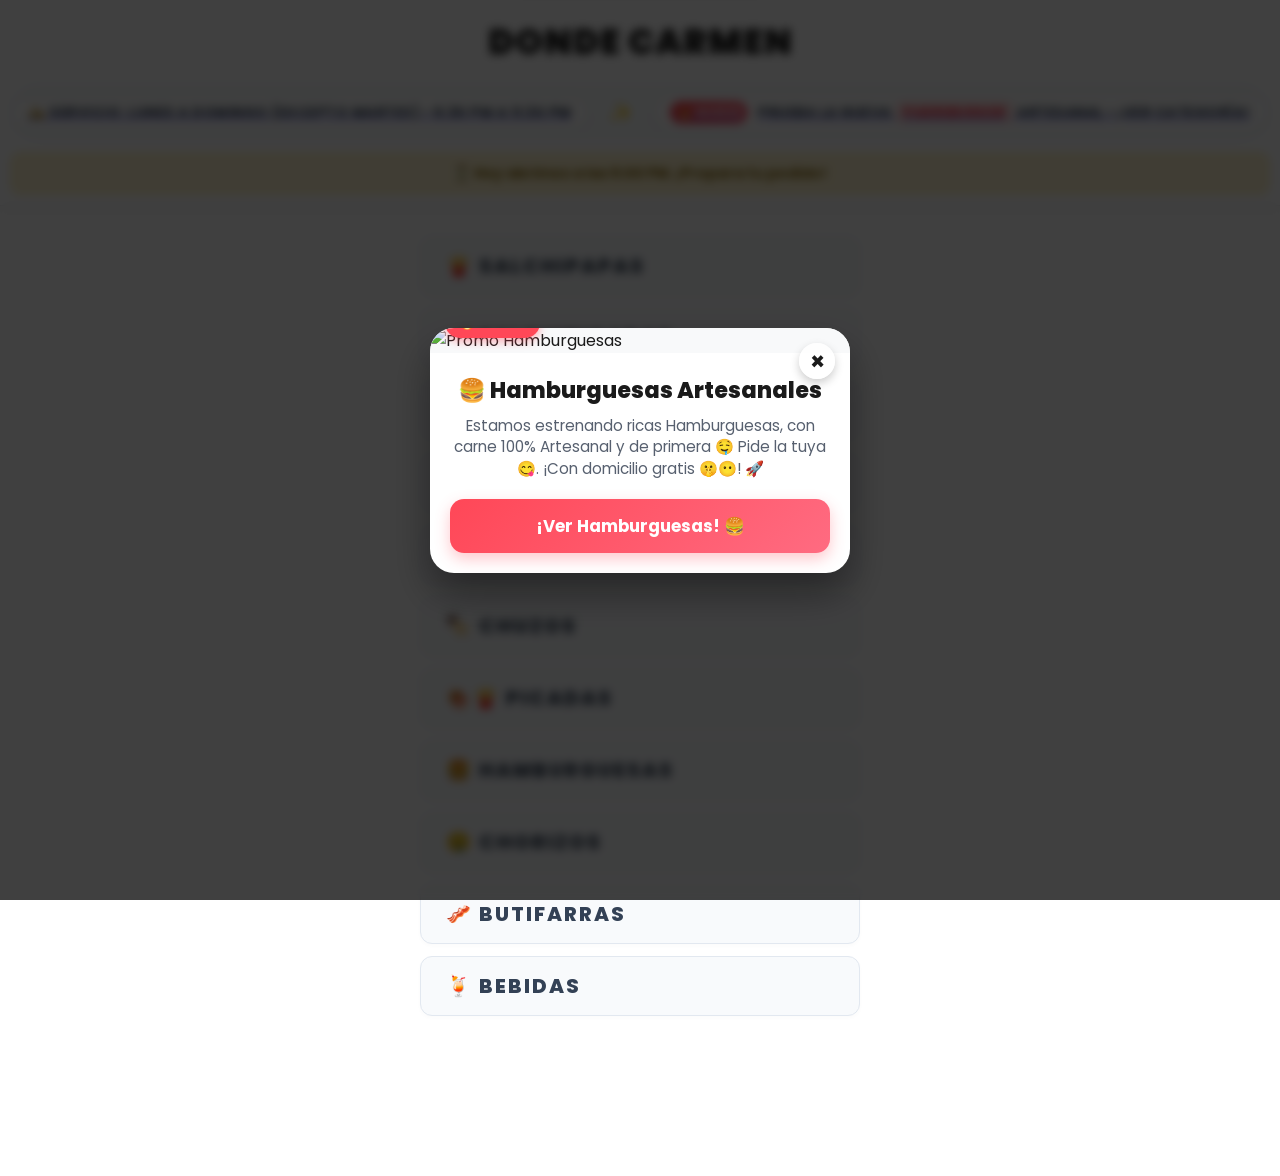
==== commit ce9d0bb6: "Update index.html" ====
--- a/index.html
+++ b/index.html
@@ -1,1223 +1,1311 @@
 <!DOCTYPE html>
 <html lang="es">
 <head>
-  <meta charset="UTF-8">
-  <meta name="viewport" content="width=device-width, initial-scale=1.0">
-  <title>Donde Carmen - Menú Digital</title>
-
-  <!-- Tipografía Poppins -->
-  <link rel="preconnect" href="https://fonts.googleapis.com">
-  <link rel="preconnect" href="https://fonts.gstatic.com" crossorigin>
-  <link href="https://fonts.googleapis.com/css2?family=Poppins:wght@400;600;700;800;900&display=swap" rel="stylesheet">
-
-  <link rel="stylesheet" href="style.css">
+<link rel="manifest" href="/manifest.json">
+<meta name="theme-color" content="#ff4757">
+<meta name="apple-mobile-web-app-capable" content="yes">
+<link rel="apple-touch-icon" href="/icon-192.png">
+<meta charset="UTF-8" />
+<meta name="viewport" content="width=device-width, initial-scale=1.0, maximum-scale=5.0" />
+<meta name="theme-color" content="#ff4757" />
+<title>Donde Carmen - Menú Digital</title>
+<link rel="preconnect" href="https://fonts.googleapis.com" />
+<link rel="preconnect" href="https://fonts.gstatic.com" crossorigin />
+<link href="https://fonts.googleapis.com/css2?family=Poppins:wght@400;600;700;800;900&display=swap" rel="stylesheet" />
+<link rel="stylesheet" href="style.css" />
+
+<!-- Firebase (protegido: si no carga, la página sigue funcionando) -->
+<script src="https://www.gstatic.com/firebasejs/9.23.0/firebase-app-compat.js" defer></script>
+<script src="https://www.gstatic.com/firebasejs/9.23.0/firebase-firestore-compat.js" defer></script>
 </head>
 <body>
 
-  <!-- ============================================================
-       HERO BANNER
-  ============================================================ -->
-  <header class="hero-banner">
-    <h1 class="titulo-principal">Donde Carmen</h1>
-
-    <!-- Marquesina moderna (contenido duplicado para el loop infinito) -->
-    <div class="frase-contenedor-movil">
-      <div class="marquee-moderna-wrapper">
-        <div class="marquee-comercial">
-          <span class="marquee-item">🛵 <span class="frase-moderna">Servicio: Atendemos de <strong>Jueves a Lunes</strong> • 5:00 PM a 11:59 PM ✨</span></span>
-          <span class="marquee-separator">•</span>
-          <span class="marquee-item" data-destino="hamburguesas">🔥 <span class="frase-moderna">Nuevo: Prueba la nueva <span class="resaltado-ParriBurguer">ParriBurger</span> Artesanal • ¡Ver Categoría!</span> <span class="badge-live">🧀</span></span>
-          <span class="marquee-separator">•</span>
-          <span class="marquee-item" data-destino="desgranados">🤤 <span class="frase-moderna">Top: Desgranado de <strong>Chuleta Ahumada</strong> • ¡Toca Aquí! 👆</span></span>
-          <span class="marquee-separator">•</span>
-
-          <!-- Duplicado exacto para que la animación -50% sea continua -->
-          <span class="marquee-item">🛵 <span class="frase-moderna">Servicio: Atendemos de <strong>Jueves a Lunes</strong> • 5:00 PM a 11:59 PM ✨</span></span>
-          <span class="marquee-separator">•</span>
-          <span class="marquee-item" data-destino="hamburguesas">🔥 <span class="frase-moderna">Nuevo: Prueba la nueva <span class="resaltado-ParriBurguer">ParriBurger</span> Artesanal • ¡Ver Categoría!</span> <span class="badge-live">🧀</span></span>
-          <span class="marquee-separator">•</span>
-          <span class="marquee-item" data-destino="desgranados">🤤 <span class="frase-moderna">Top: Desgranado de <strong>Chuleta Ahumada</strong> • ¡Toca Aquí! 👆</span></span>
-          <span class="marquee-separator">•</span>
-        </div>
-      </div>
-    </div>
-  </header>
-
-  <!-- ============================================================
-       BOTONES DE CATEGORÍAS
-  ============================================================ -->
-  <nav class="filtros">
-    <button type="button" class="btn-filtro-card" data-categoria="salchipapas"><span>🍟 Salchipapas</span></button>
-    <button type="button" class="btn-filtro-card" data-categoria="salchipicadas"><span>🍟🥓 Salchipicadas</span></button>
-    <button type="button" class="btn-filtro-card" data-categoria="desgranados"><span>🧀 Desgranados</span></button>
-    <button type="button" class="btn-filtro-card" data-categoria="arepas"><span>🫓 Arepas</span></button>
-    <button type="button" class="btn-filtro-card" data-categoria="asados"><span>🥩 Asados</span></button>
-    <button type="button" class="btn-filtro-card" data-categoria="chuzos"><span>🍢 Chuzos</span></button>
-    <button type="button" class="btn-filtro-card" data-categoria="picadas"><span>🍖🍟 Picadas</span></button>
-    <button type="button" class="btn-filtro-card" data-categoria="hamburguesas"><span>😋🍔 Hamburguesas</span></button>
-    <button type="button" class="btn-filtro-card" data-categoria="patacones"><span>🧀🤤 Patacones</span></button>
-    <button type="button" class="btn-filtro-card" data-categoria="chorizos"><span>🤤 Chorizos</span></button>
-    <button type="button" class="btn-filtro-card" data-categoria="butifarras"><span>🥓 Butifarras</span></button>
-    <button type="button" class="btn-filtro-card" data-categoria="bebidas"><span>🍹 Bebidas</span></button>
-  </nav>
-
-  <!-- ============================================================
-       MENÚ
-  ============================================================ -->
-  <main class="contenedor-menu">
-
-    <!-- ===================== SALCHIPAPAS ===================== -->
-    <article class="item-menu" data-categoria="salchipapas">
-      <div class="info-plato-principal">
-        <img class="foto-plato" src="https://i.ibb.co/ycywjhr7/OIP.jpg" alt="Salchipapas Normal" loading="lazy">
-        <div class="detalles-basicos">
-          <h3>Salchipapas Normal</h3>
-          <p class="descripcion">Papas a la francesa, salchichas y salsas de la casa.</p>
-          <span class="precio" data-precio-base="7000">$7.000</span>
-        </div>
-      </div>
-      <details>
-        <summary>⚙️ Personalizar plato</summary>
-        <div class="seccion-personalizacion">
-          <p class="titulo-seccion">¿Quitar algo?</p>
-          <label class="opcion-check"><input type="checkbox" class="quitar-item" value="Sin Salsas"> Sin Salsas</label>
-          <p class="titulo-seccion">¿Adiciones?</p>
-          <label class="opcion-check"><input type="checkbox" class="adicion-item" value="Salchicha" data-valor="2000"> ➕ Salchicha (+$2.000)</label>
-          <label class="opcion-check"><input type="checkbox" class="adicion-item" value="Tocineta" data-valor="2000"> ➕ Tocineta (+$2.000)</label>
-          <label class="opcion-check"><input type="checkbox" class="adicion-item" value="Queso" data-valor="2000"> ➕ Queso (+$2.000)</label>
-          <p class="titulo-seccion">¿Qué salsas deseas?</p>
-          <label class="opcion-check"><input type="checkbox" class="salsa-item" value="Sin Salsas"> 🚫 Sin Salsas</label>
-          <label class="opcion-check"><input type="checkbox" class="salsa-item" value="Rosada"> Rosada</label>
-          <label class="opcion-check"><input type="checkbox" class="salsa-item" value="Roja"> Roja</label>
-          <label class="opcion-check"><input type="checkbox" class="salsa-item" value="Piña"> Piña</label>
-          <label class="opcion-check"><input type="checkbox" class="salsa-item" value="BBQ"> BBQ</label>
-          <label class="opcion-check"><input type="checkbox" class="salsa-item" value="Guacamole"> Guacamole</label>
-          <label class="opcion-check"><input type="checkbox" class="salsa-item" value="Ajo"> Ajo</label>
-          <label class="opcion-check"><input type="checkbox" class="salsa-item" value="Maíz"> Maíz</label>
-          <label class="opcion-check"><input type="checkbox" class="salsa-item" value="Tocineta"> Tocineta</label>
-        </div>
-      </details>
-      <button type="button" class="btn-pedir-plato">Añadir al Carrito 🛒</button>
-    </article>
-
-    <article class="item-menu" data-categoria="salchipapas">
-      <div class="info-plato-principal">
-        <img class="foto-plato" src="https://i.ibb.co/gbPzMrd4/images.jpg" alt="Salchipapas Sencilla" loading="lazy">
-        <div class="detalles-basicos">
-          <h3>Salchipapas Sencilla</h3>
-          <p class="descripcion">Papas a la francesa, salchichas, tocineta y salsas de la casa.</p>
-          <span class="precio" data-precio-base="9000">$9.000</span>
-        </div>
-      </div>
-      <details>
-        <summary>⚙️ Personalizar plato</summary>
-        <div class="seccion-personalizacion">
-          <p class="titulo-seccion">¿Quitar algo?</p>
-          <label class="opcion-check"><input type="checkbox" class="quitar-item" value="Sin Tocineta"> Sin Tocineta</label>
-          <label class="opcion-check"><input type="checkbox" class="quitar-item" value="Sin Salsas"> Sin Salsas</label>
-          <p class="titulo-seccion">¿Adiciones?</p>
-          <label class="opcion-check"><input type="checkbox" class="adicion-item" value="Salchicha" data-valor="2000"> ➕ Salchicha (+$2.000)</label>
-          <label class="opcion-check"><input type="checkbox" class="adicion-item" value="Tocineta" data-valor="2000"> ➕ Tocineta (+$2.000)</label>
-          <label class="opcion-check"><input type="checkbox" class="adicion-item" value="Queso" data-valor="2000"> ➕ Queso (+$2.000)</label>
-          <p class="titulo-seccion">¿Qué salsas deseas?</p>
-          <label class="opcion-check"><input type="checkbox" class="salsa-item" value="Sin Salsas"> 🚫 Sin Salsas</label>
-          <label class="opcion-check"><input type="checkbox" class="salsa-item" value="Rosada"> Rosada</label>
-          <label class="opcion-check"><input type="checkbox" class="salsa-item" value="Roja"> Roja</label>
-          <label class="opcion-check"><input type="checkbox" class="salsa-item" value="Piña"> Piña</label>
-          <label class="opcion-check"><input type="checkbox" class="salsa-item" value="BBQ"> BBQ</label>
-          <label class="opcion-check"><input type="checkbox" class="salsa-item" value="Guacamole"> Guacamole</label>
-          <label class="opcion-check"><input type="checkbox" class="salsa-item" value="Ajo"> Ajo</label>
-          <label class="opcion-check"><input type="checkbox" class="salsa-item" value="Maíz"> Maíz</label>
-          <label class="opcion-check"><input type="checkbox" class="salsa-item" value="Tocineta"> Tocineta</label>
-        </div>
-      </details>
-      <button type="button" class="btn-pedir-plato">Añadir al Carrito 🛒</button>
-    </article>
-
-    <!-- ===================== SALCHIPICADAS ===================== -->
-    <article class="item-menu" data-categoria="salchipicadas">
-      <div class="info-plato-principal">
-        <img class="foto-plato" src="https://images.unsplash.com/photo-1555939594-58d7cb561ad1?w=400" alt="Salchiburguer" loading="lazy">
-        <div class="detalles-basicos">
-          <h3>Salchiburguer</h3>
-          <p class="descripcion">Papas, salchichas, tocineta, carne de hamburguesa, queso mozzarella y salsas.</p>
-          <span class="precio" data-precio-base="14000">$14.000</span>
-        </div>
-      </div>
-      <details>
-        <summary>⚙️ Personalizar plato</summary>
-        <div class="seccion-personalizacion">
-          <p class="titulo-seccion">¿Quitar algo?</p>
-          <label class="opcion-check"><input type="checkbox" class="quitar-item" value="Sin Tocineta"> Sin Tocineta</label>
-          <p class="titulo-seccion">¿Adiciones?</p>
-          <label class="opcion-check"><input type="checkbox" class="adicion-item" value="Salchicha" data-valor="2000"> ➕ Salchicha (+$2.000)</label>
-          <label class="opcion-check"><input type="checkbox" class="adicion-item" value="Tocineta" data-valor="2000"> ➕ Tocineta (+$2.000)</label>
-          <label class="opcion-check"><input type="checkbox" class="adicion-item" value="Queso" data-valor="2000"> ➕ Queso (+$2.000)</label>
-          <p class="titulo-seccion">¿Qué salsas deseas?</p>
-          <label class="opcion-check"><input type="checkbox" class="salsa-item" value="Sin Salsas"> 🚫 Sin Salsas</label>
-          <label class="opcion-check"><input type="checkbox" class="salsa-item" value="Rosada"> Rosada</label>
-          <label class="opcion-check"><input type="checkbox" class="salsa-item" value="Roja"> Roja</label>
-          <label class="opcion-check"><input type="checkbox" class="salsa-item" value="Piña"> Piña</label>
-          <label class="opcion-check"><input type="checkbox" class="salsa-item" value="BBQ"> BBQ</label>
-          <label class="opcion-check"><input type="checkbox" class="salsa-item" value="Guacamole"> Guacamole</label>
-          <label class="opcion-check"><input type="checkbox" class="salsa-item" value="Ajo"> Ajo</label>
-          <label class="opcion-check"><input type="checkbox" class="salsa-item" value="Maíz"> Maíz</label>
-          <label class="opcion-check"><input type="checkbox" class="salsa-item" value="Tocineta"> Tocineta</label>
-        </div>
-      </details>
-      <button type="button" class="btn-pedir-plato">Añadir al Carrito 🛒</button>
-    </article>
-
-    <article class="item-menu" data-categoria="salchipicadas">
-      <div class="info-plato-principal">
-        <img class="foto-plato" src="https://images.unsplash.com/photo-1555939594-58d7cb561ad1?w=400" alt="Salchipicada Super" loading="lazy">
-        <div class="detalles-basicos">
-          <h3>Salchipicada Super</h3>
-          <p class="descripcion">Papas, salchichas, tocineta, carne de hamburguesa, butifarra, queso mozzarella y salsas.</p>
-          <span class="precio" data-precio-base="18000">$18.000</span>
-        </div>
-      </div>
-      <details>
-        <summary>⚙️ Personalizar plato</summary>
-        <div class="seccion-personalizacion">
-          <p class="titulo-seccion">¿Quitar algo?</p>
-          <label class="opcion-check"><input type="checkbox" class="quitar-item" value="Sin Butifarra"> Sin Butifarra</label>
-          <p class="titulo-seccion">¿Adiciones?</p>
-          <label class="opcion-check"><input type="checkbox" class="adicion-item" value="Salchicha" data-valor="2000"> ➕ Salchicha (+$2.000)</label>
-          <label class="opcion-check"><input type="checkbox" class="adicion-item" value="Tocineta" data-valor="2000"> ➕ Tocineta (+$2.000)</label>
-          <label class="opcion-check"><input type="checkbox" class="adicion-item" value="Queso" data-valor="2000"> ➕ Queso (+$2.000)</label>
-          <p class="titulo-seccion">¿Qué salsas deseas?</p>
-          <label class="opcion-check"><input type="checkbox" class="salsa-item" value="Sin Salsas"> 🚫 Sin Salsas</label>
-          <label class="opcion-check"><input type="checkbox" class="salsa-item" value="Rosada"> Rosada</label>
-          <label class="opcion-check"><input type="checkbox" class="salsa-item" value="Roja"> Roja</label>
-          <label class="opcion-check"><input type="checkbox" class="salsa-item" value="Piña"> Piña</label>
-          <label class="opcion-check"><input type="checkbox" class="salsa-item" value="BBQ"> BBQ</label>
-          <label class="opcion-check"><input type="checkbox" class="salsa-item" value="Guacamole"> Guacamole</label>
-          <label class="opcion-check"><input type="checkbox" class="salsa-item" value="Ajo"> Ajo</label>
-          <label class="opcion-check"><input type="checkbox" class="salsa-item" value="Maíz"> Maíz</label>
-          <label class="opcion-check"><input type="checkbox" class="salsa-item" value="Tocineta"> Tocineta</label>
-        </div>
-      </details>
-      <button type="button" class="btn-pedir-plato">Añadir al Carrito 🛒</button>
-    </article>
-
-    <article class="item-menu" data-categoria="salchipicadas">
-      <div class="info-plato-principal">
-        <img class="foto-plato" src="https://images.unsplash.com/photo-1555939594-58d7cb561ad1?w=400" alt="Salchipicadas Mega" loading="lazy">
-        <div class="detalles-basicos">
-          <h3>Salchipicadas Mega</h3>
-          <p class="descripcion">Papas, salchichas, tocineta, carne, butifarra, chorizo, queso mozzarella y salsas.</p>
-          <span class="precio" data-precio-base="22000">$22.000</span>
-        </div>
-      </div>
-      <details>
-        <summary>⚙️ Personalizar plato</summary>
-        <div class="seccion-personalizacion">
-          <p class="titulo-seccion">¿Quitar algo?</p>
-          <label class="opcion-check"><input type="checkbox" class="quitar-item" value="Sin Chorizo"> Sin Chorizo</label>
-          <label class="opcion-check"><input type="checkbox" class="quitar-item" value="Sin Butifarra"> Sin Butifarra</label>
-          <p class="titulo-seccion">¿Adiciones?</p>
-          <label class="opcion-check"><input type="checkbox" class="adicion-item" value="Salchicha" data-valor="2000"> ➕ Salchicha (+$2.000)</label>
-          <label class="opcion-check"><input type="checkbox" class="adicion-item" value="Tocineta" data-valor="2000"> ➕ Tocineta (+$2.000)</label>
-          <label class="opcion-check"><input type="checkbox" class="adicion-item" value="Queso" data-valor="2000"> ➕ Queso (+$2.000)</label>
-          <p class="titulo-seccion">¿Qué salsas deseas?</p>
-          <label class="opcion-check"><input type="checkbox" class="salsa-item" value="Sin Salsas"> 🚫 Sin Salsas</label>
-          <label class="opcion-check"><input type="checkbox" class="salsa-item" value="Rosada"> Rosada</label>
-          <label class="opcion-check"><input type="checkbox" class="salsa-item" value="Roja"> Roja</label>
-          <label class="opcion-check"><input type="checkbox" class="salsa-item" value="Piña"> Piña</label>
-          <label class="opcion-check"><input type="checkbox" class="salsa-item" value="BBQ"> BBQ</label>
-          <label class="opcion-check"><input type="checkbox" class="salsa-item" value="Guacamole"> Guacamole</label>
-          <label class="opcion-check"><input type="checkbox" class="salsa-item" value="Ajo"> Ajo</label>
-          <label class="opcion-check"><input type="checkbox" class="salsa-item" value="Maíz"> Maíz</label>
-          <label class="opcion-check"><input type="checkbox" class="salsa-item" value="Tocineta"> Tocineta</label>
-        </div>
-      </details>
-      <button type="button" class="btn-pedir-plato">Añadir al Carrito 🛒</button>
-    </article>
-
-    <article class="item-menu" data-categoria="salchipicadas">
-      <div class="info-plato-principal">
-        <img class="foto-plato" src="https://images.unsplash.com/photo-1555939594-58d7cb561ad1?w=400" alt="Salchipicada La que tal" loading="lazy">
-        <div class="detalles-basicos">
-          <h3>Salchipicada "La que tal"</h3>
-          <p class="descripcion">Papas, salchichas, tocineta, carne, butifarra, chorizo, maicitos, queso mozzarella y salsas.</p>
-          <span class="precio" data-precio-base="25000">$25.000</span>
-        </div>
-      </div>
-      <details>
-        <summary>⚙️ Personalizar plato</summary>
-        <div class="seccion-personalizacion">
-          <p class="titulo-seccion">¿Quitar algo?</p>
-          <label class="opcion-check"><input type="checkbox" class="quitar-item" value="Sin Maicitos"> Sin Maicitos</label>
-          <label class="opcion-check"><input type="checkbox" class="quitar-item" value="Sin Tocineta"> Sin Tocineta</label>
-          <p class="titulo-seccion">¿Adiciones?</p>
-          <label class="opcion-check"><input type="checkbox" class="adicion-item" value="Salchicha" data-valor="2000"> ➕ Salchicha (+$2.000)</label>
-          <label class="opcion-check"><input type="checkbox" class="adicion-item" value="Tocineta" data-valor="2000"> ➕ Tocineta (+$2.000)</label>
-          <label class="opcion-check"><input type="checkbox" class="adicion-item" value="Queso" data-valor="2000"> ➕ Queso (+$2.000)</label>
-          <p class="titulo-seccion">¿Qué salsas deseas?</p>
-          <label class="opcion-check"><input type="checkbox" class="salsa-item" value="Sin Salsas"> 🚫 Sin Salsas</label>
-          <label class="opcion-check"><input type="checkbox" class="salsa-item" value="Rosada"> Rosada</label>
-          <label class="opcion-check"><input type="checkbox" class="salsa-item" value="Roja"> Roja</label>
-          <label class="opcion-check"><input type="checkbox" class="salsa-item" value="Piña"> Piña</label>
-          <label class="opcion-check"><input type="checkbox" class="salsa-item" value="BBQ"> BBQ</label>
-          <label class="opcion-check"><input type="checkbox" class="salsa-item" value="Guacamole"> Guacamole</label>
-          <label class="opcion-check"><input type="checkbox" class="salsa-item" value="Ajo"> Ajo</label>
-          <label class="opcion-check"><input type="checkbox" class="salsa-item" value="Maíz"> Maíz</label>
-          <label class="opcion-check"><input type="checkbox" class="salsa-item" value="Tocineta"> Tocineta</label>
-        </div>
-      </details>
-      <button type="button" class="btn-pedir-plato">Añadir al Carrito 🛒</button>
-    </article>
-
-    <!-- ===================== DESGRANADOS ===================== -->
-    <article class="item-menu" data-categoria="desgranados">
-      <div class="info-plato-principal">
-        <img class="foto-plato" src="https://images.unsplash.com/photo-1540189549336-e6e99c3679fe?w=400" alt="Desgranado Carne Desmechada" loading="lazy">
-        <div class="detalles-basicos">
-          <h3>Desgranado Carne Desmechada</h3>
-          <p class="descripcion">Base de papas, tocineta, maicitos, queso mozzarella y jugosa carne desmechada.</p>
-          <span class="precio" data-precio-base="24000">$24.000</span>
-        </div>
-      </div>
-      <details>
-        <summary>⚙️ Personalizar plato</summary>
-        <div class="seccion-personalizacion">
-          <p class="titulo-seccion">¿Quitar algo?</p>
-          <label class="opcion-check"><input type="checkbox" class="quitar-item" value="Sin Maicitos"> Sin Maicitos</label>
-          <p class="titulo-seccion">¿Adiciones?</p>
-          <label class="opcion-check"><input type="checkbox" class="adicion-item" value="Salchicha" data-valor="2000"> ➕ Salchicha (+$2.000)</label>
-          <label class="opcion-check"><input type="checkbox" class="adicion-item" value="Tocineta" data-valor="2000"> ➕ Tocineta (+$2.000)</label>
-          <label class="opcion-check"><input type="checkbox" class="adicion-item" value="Queso" data-valor="2000"> ➕ Queso (+$2.000)</label>
-          <p class="titulo-seccion">¿Qué salsas deseas?</p>
-          <label class="opcion-check"><input type="checkbox" class="salsa-item" value="Sin Salsas"> 🚫 Sin Salsas</label>
-          <label class="opcion-check"><input type="checkbox" class="salsa-item" value="Rosada"> Rosada</label>
-          <label class="opcion-check"><input type="checkbox" class="salsa-item" value="Roja"> Roja</label>
-          <label class="opcion-check"><input type="checkbox" class="salsa-item" value="Piña"> Piña</label>
-          <label class="opcion-check"><input type="checkbox" class="salsa-item" value="BBQ"> BBQ</label>
-          <label class="opcion-check"><input type="checkbox" class="salsa-item" value="Guacamole"> Guacamole</label>
-          <label class="opcion-check"><input type="checkbox" class="salsa-item" value="Ajo"> Ajo</label>
-          <label class="opcion-check"><input type="checkbox" class="salsa-item" value="Maíz"> Maíz</label>
-          <label class="opcion-check"><input type="checkbox" class="salsa-item" value="Tocineta"> Tocineta</label>
-        </div>
-      </details>
-      <button type="button" class="btn-pedir-plato">Añadir al Carrito 🛒</button>
-    </article>
-
-    <article class="item-menu" data-categoria="desgranados">
-      <div class="info-plato-principal">
-        <img class="foto-plato" src="https://images.unsplash.com/photo-1540189549336-e6e99c3679fe?w=400" alt="Desgranado Mixto" loading="lazy">
-        <div class="detalles-basicos">
-          <h3>Desgranado Mixto</h3>
-          <p class="descripcion">Base de papas, tocineta, maicitos, queso mozzarella y combinación de carnes.</p>
-          <span class="precio" data-precio-base="22000">$22.000</span>
-        </div>
-      </div>
-      <details>
-        <summary>⚙️ Personalizar plato</summary>
-        <div class="seccion-personalizacion">
-          <p class="titulo-seccion">¿Quitar algo?</p>
-          <label class="opcion-check"><input type="checkbox" class="quitar-item" value="Sin Maicitos"> Sin Maicitos</label>
-          <p class="titulo-seccion">¿Adiciones?</p>
-          <label class="opcion-check"><input type="checkbox" class="adicion-item" value="Salchicha" data-valor="2000"> ➕ Salchicha (+$2.000)</label>
-          <label class="opcion-check"><input type="checkbox" class="adicion-item" value="Tocineta" data-valor="2000"> ➕ Tocineta (+$2.000)</label>
-          <label class="opcion-check"><input type="checkbox" class="adicion-item" value="Queso" data-valor="2000"> ➕ Queso (+$2.000)</label>
-          <p class="titulo-seccion">¿Qué salsas deseas?</p>
-          <label class="opcion-check"><input type="checkbox" class="salsa-item" value="Sin Salsas"> 🚫 Sin Salsas</label>
-          <label class="opcion-check"><input type="checkbox" class="salsa-item" value="Rosada"> Rosada</label>
-          <label class="opcion-check"><input type="checkbox" class="salsa-item" value="Roja"> Roja</label>
-          <label class="opcion-check"><input type="checkbox" class="salsa-item" value="Piña"> Piña</label>
-          <label class="opcion-check"><input type="checkbox" class="salsa-item" value="BBQ"> BBQ</label>
-          <label class="opcion-check"><input type="checkbox" class="salsa-item" value="Guacamole"> Guacamole</label>
-          <label class="opcion-check"><input type="checkbox" class="salsa-item" value="Ajo"> Ajo</label>
-          <label class="opcion-check"><input type="checkbox" class="salsa-item" value="Maíz"> Maíz</label>
-          <label class="opcion-check"><input type="checkbox" class="salsa-item" value="Tocineta"> Tocineta</label>
-        </div>
-      </details>
-      <button type="button" class="btn-pedir-plato">Añadir al Carrito 🛒</button>
-    </article>
-
-    <article class="item-menu" data-categoria="desgranados">
-      <div class="info-plato-principal">
-        <img class="foto-plato" src="https://images.unsplash.com/photo-1540189549336-e6e99c3679fe?w=400" alt="Desgranado Pollo Desmechado" loading="lazy">
-        <div class="detalles-basicos">
-          <h3>Desgranado Pollo Desmechado</h3>
-          <p class="descripcion">Base de papas, tocineta, maicitos, queso mozzarella y tierno pollo desmechado.</p>
-          <span class="precio" data-precio-base="20000">$20.000</span>
-        </div>
-      </div>
-      <details>
-        <summary>⚙️ Personalizar plato</summary>
-        <div class="seccion-personalizacion">
-          <p class="titulo-seccion">¿Quitar algo?</p>
-          <label class="opcion-check"><input type="checkbox" class="quitar-item" value="Sin Maicitos"> Sin Maicitos</label>
-          <p class="titulo-seccion">¿Adiciones?</p>
-          <label class="opcion-check"><input type="checkbox" class="adicion-item" value="Salchicha" data-valor="2000"> ➕ Salchicha (+$2.000)</label>
-          <label class="opcion-check"><input type="checkbox" class="adicion-item" value="Tocineta" data-valor="2000"> ➕ Tocineta (+$2.000)</label>
-          <label class="opcion-check"><input type="checkbox" class="adicion-item" value="Queso" data-valor="2000"> ➕ Queso (+$2.000)</label>
-          <p class="titulo-seccion">¿Qué salsas deseas?</p>
-          <label class="opcion-check"><input type="checkbox" class="salsa-item" value="Sin Salsas"> 🚫 Sin Salsas</label>
-          <label class="opcion-check"><input type="checkbox" class="salsa-item" value="Rosada"> Rosada</label>
-          <label class="opcion-check"><input type="checkbox" class="salsa-item" value="Roja"> Roja</label>
-          <label class="opcion-check"><input type="checkbox" class="salsa-item" value="Piña"> Piña</label>
-          <label class="opcion-check"><input type="checkbox" class="salsa-item" value="BBQ"> BBQ</label>
-          <label class="opcion-check"><input type="checkbox" class="salsa-item" value="Guacamole"> Guacamole</label>
-          <label class="opcion-check"><input type="checkbox" class="salsa-item" value="Ajo"> Ajo</label>
-          <label class="opcion-check"><input type="checkbox" class="salsa-item" value="Maíz"> Maíz</label>
-          <label class="opcion-check"><input type="checkbox" class="salsa-item" value="Tocineta"> Tocineta</label>
-        </div>
-      </details>
-      <button type="button" class="btn-pedir-plato">Añadir al Carrito 🛒</button>
-    </article>
-
-    <article class="item-menu" data-categoria="desgranados">
-      <div class="info-plato-principal">
-        <img class="foto-plato" src="https://images.unsplash.com/photo-1540189549336-e6e99c3679fe?w=400" alt="Desgranado Chuleta Ahumada" loading="lazy">
-        <div class="detalles-basicos">
-          <h3>Desgranado Chuleta Ahumada</h3>
-          <p class="descripcion">Base de papas, tocineta, maicitos, queso mozzarella y deliciosa chuleta ahumada.</p>
-          <span class="precio" data-precio-base="22000">$22.000</span>
-        </div>
-      </div>
-      <details>
-        <summary>⚙️ Personalizar plato</summary>
-        <div class="seccion-personalizacion">
-          <p class="titulo-seccion">¿Quitar algo?</p>
-          <label class="opcion-check"><input type="checkbox" class="quitar-item" value="Sin Maicitos"> Sin Maicitos</label>
-          <p class="titulo-seccion">¿Adiciones?</p>
-          <label class="opcion-check"><input type="checkbox" class="adicion-item" value="Salchicha" data-valor="2000"> ➕ Salchicha (+$2.000)</label>
-          <label class="opcion-check"><input type="checkbox" class="adicion-item" value="Tocineta" data-valor="2000"> ➕ Tocineta (+$2.000)</label>
-          <label class="opcion-check"><input type="checkbox" class="adicion-item" value="Queso" data-valor="2000"> ➕ Queso (+$2.000)</label>
-          <p class="titulo-seccion">¿Qué salsas deseas?</p>
-          <label class="opcion-check"><input type="checkbox" class="salsa-item" value="Sin Salsas"> 🚫 Sin Salsas</label>
-          <label class="opcion-check"><input type="checkbox" class="salsa-item" value="Rosada"> Rosada</label>
-          <label class="opcion-check"><input type="checkbox" class="salsa-item" value="Roja"> Roja</label>
-          <label class="opcion-check"><input type="checkbox" class="salsa-item" value="Piña"> Piña</label>
-          <label class="opcion-check"><input type="checkbox" class="salsa-item" value="BBQ"> BBQ</label>
-          <label class="opcion-check"><input type="checkbox" class="salsa-item" value="Guacamole"> Guacamole</label>
-          <label class="opcion-check"><input type="checkbox" class="salsa-item" value="Ajo"> Ajo</label>
-          <label class="opcion-check"><input type="checkbox" class="salsa-item" value="Maíz"> Maíz</label>
-          <label class="opcion-check"><input type="checkbox" class="salsa-item" value="Tocineta"> Tocineta</label>
-        </div>
-      </details>
-      <button type="button" class="btn-pedir-plato">Añadir al Carrito 🛒</button>
-    </article>
-
-    <article class="item-menu" data-categoria="desgranados">
-      <div class="info-plato-principal">
-        <img class="foto-plato" src="https://images.unsplash.com/photo-1540189549336-e6e99c3679fe?w=400" alt="Desgranado Albóndigas" loading="lazy">
-        <div class="detalles-basicos">
-          <h3>Desgranado Albóndigas</h3>
-          <p class="descripcion">Base de papas, tocineta, maicitos, queso mozzarella y sabrosas albóndigas de la casa.</p>
-          <span class="precio" data-precio-base="20000">$20.000</span>
-        </div>
-      </div>
-      <details>
-        <summary>⚙️ Personalizar plato</summary>
-        <div class="seccion-personalizacion">
-          <p class="titulo-seccion">¿Quitar algo?</p>
-          <label class="opcion-check"><input type="checkbox" class="quitar-item" value="Sin Albóndigas"> Sin Albóndigas</label>
-          <p class="titulo-seccion">¿Adiciones?</p>
-          <label class="opcion-check"><input type="checkbox" class="adicion-item" value="Salchicha" data-valor="2000"> ➕ Salchicha (+$2.000)</label>
-          <label class="opcion-check"><input type="checkbox" class="adicion-item" value="Tocineta" data-valor="2000"> ➕ Tocineta (+$2.000)</label>
-          <label class="opcion-check"><input type="checkbox" class="adicion-item" value="Queso" data-valor="2000"> ➕ Queso (+$2.000)</label>
-          <p class="titulo-seccion">¿Qué salsas deseas?</p>
-          <label class="opcion-check"><input type="checkbox" class="salsa-item" value="Sin Salsas"> 🚫 Sin Salsas</label>
-          <label class="opcion-check"><input type="checkbox" class="salsa-item" value="Rosada"> Rosada</label>
-          <label class="opcion-check"><input type="checkbox" class="salsa-item" value="Roja"> Roja</label>
-          <label class="opcion-check"><input type="checkbox" class="salsa-item" value="Piña"> Piña</label>
-          <label class="opcion-check"><input type="checkbox" class="salsa-item" value="BBQ"> BBQ</label>
-          <label class="opcion-check"><input type="checkbox" class="salsa-item" value="Guacamole"> Guacamole</label>
-          <label class="opcion-check"><input type="checkbox" class="salsa-item" value="Ajo"> Ajo</label>
-          <label class="opcion-check"><input type="checkbox" class="salsa-item" value="Maíz"> Maíz</label>
-          <label class="opcion-check"><input type="checkbox" class="salsa-item" value="Tocineta"> Tocineta</label>
-        </div>
-      </details>
-      <button type="button" class="btn-pedir-plato">Añadir al Carrito 🛒</button>
-    </article>
-
-    <!-- ===================== AREPAS ===================== -->
-    <article class="item-menu" data-categoria="arepas">
-      <div class="info-plato-principal">
-        <img class="foto-plato" src="https://i.ibb.co/hFCg4bDB/download.webp" alt="Arepa Rellena Carne Desmechada" loading="lazy">
-        <div class="detalles-basicos">
-          <h3>Arepa Rellena Carne Desmechada</h3>
-          <p class="descripcion">Arepa abierta y rellena con abundante queso mozzarella y jugosa carne desmechada.</p>
-          <span class="precio" data-precio-base="16000">$16.000</span>
-        </div>
-      </div>
-      <details>
-        <summary>⚙️ Personalizar plato</summary>
-        <div class="seccion-personalizacion">
-          <p class="titulo-seccion">¿Adiciones?</p>
-          <label class="opcion-check"><input type="checkbox" class="adicion-item" value="Salchicha" data-valor="2000"> ➕ Salchicha (+$2.000)</label>
-          <label class="opcion-check"><input type="checkbox" class="adicion-item" value="Tocineta" data-valor="2000"> ➕ Tocineta (+$2.000)</label>
-          <label class="opcion-check"><input type="checkbox" class="adicion-item" value="Queso" data-valor="2000"> ➕ Queso (+$2.000)</label>
-          <p class="titulo-seccion">¿Qué salsas deseas?</p>
-          <label class="opcion-check"><input type="checkbox" class="salsa-item" value="Sin Salsas"> 🚫 Sin Salsas</label>
-          <label class="opcion-check"><input type="checkbox" class="salsa-item" value="Rosada"> Rosada</label>
-          <label class="opcion-check"><input type="checkbox" class="salsa-item" value="Roja"> Roja</label>
-          <label class="opcion-check"><input type="checkbox" class="salsa-item" value="Piña"> Piña</label>
-          <label class="opcion-check"><input type="checkbox" class="salsa-item" value="BBQ"> BBQ</label>
-          <label class="opcion-check"><input type="checkbox" class="salsa-item" value="Guacamole"> Guacamole</label>
-          <label class="opcion-check"><input type="checkbox" class="salsa-item" value="Ajo"> Ajo</label>
-          <label class="opcion-check"><input type="checkbox" class="salsa-item" value="Maíz"> Maíz</label>
-          <label class="opcion-check"><input type="checkbox" class="salsa-item" value="Tocineta"> Tocineta</label>
-        </div>
-      </details>
-      <button type="button" class="btn-pedir-plato">Añadir al Carrito 🛒</button>
-    </article>
-
-    <article class="item-menu" data-categoria="arepas">
-      <div class="info-plato-principal">
-        <img class="foto-plato" src="https://i.ibb.co/HfXQcQ1K/Arepa-de-Pollo.jpg" alt="Arepa Rellena Pollo Desmechado" loading="lazy">
-        <div class="detalles-basicos">
-          <h3>Arepa Rellena Pollo Desmechado</h3>
-          <p class="descripcion">Arepa abierta y rellena con abundante queso mozzarella y tierno pollo desmechado.</p>
-          <span class="precio" data-precio-base="13000">$13.000</span>
-        </div>
-      </div>
-      <details>
-        <summary>⚙️ Personalizar plato</summary>
-        <div class="seccion-personalizacion">
-          <p class="titulo-seccion">¿Adiciones?</p>
-          <label class="opcion-check"><input type="checkbox" class="adicion-item" value="Salchicha" data-valor="2000"> ➕ Salchicha (+$2.000)</label>
-          <label class="opcion-check"><input type="checkbox" class="adicion-item" value="Tocineta" data-valor="2000"> ➕ Tocineta (+$2.000)</label>
-          <label class="opcion-check"><input type="checkbox" class="adicion-item" value="Queso" data-valor="2000"> ➕ Queso (+$2.000)</label>
-          <p class="titulo-seccion">¿Qué salsas deseas?</p>
-          <label class="opcion-check"><input type="checkbox" class="salsa-item" value="Sin Salsas"> 🚫 Sin Salsas</label>
-          <label class="opcion-check"><input type="checkbox" class="salsa-item" value="Rosada"> Rosada</label>
-          <label class="opcion-check"><input type="checkbox" class="salsa-item" value="Roja"> Roja</label>
-          <label class="opcion-check"><input type="checkbox" class="salsa-item" value="Piña"> Piña</label>
-          <label class="opcion-check"><input type="checkbox" class="salsa-item" value="BBQ"> BBQ</label>
-          <label class="opcion-check"><input type="checkbox" class="salsa-item" value="Guacamole"> Guacamole</label>
-          <label class="opcion-check"><input type="checkbox" class="salsa-item" value="Ajo"> Ajo</label>
-          <label class="opcion-check"><input type="checkbox" class="salsa-item" value="Maíz"> Maíz</label>
-          <label class="opcion-check"><input type="checkbox" class="salsa-item" value="Tocineta"> Tocineta</label>
-        </div>
-      </details>
-      <button type="button" class="btn-pedir-plato">Añadir al Carrito 🛒</button>
-    </article>
-
-    <article class="item-menu" data-categoria="arepas">
-      <div class="info-plato-principal">
-        <img class="foto-plato" src="https://i.ibb.co/KczkT4T2/rodeo-9.webp" alt="Arepa Rellena Mixta" loading="lazy">
-        <div class="detalles-basicos">
-          <h3>Arepa Rellena Mixta</h3>
-          <p class="descripcion">Arepa abierta y rellena con queso mozzarella, combinación de pollo y carne desmechada.</p>
-          <span class="precio" data-precio-base="14000">$14.000</span>
-        </div>
-      </div>
-      <details>
-        <summary>⚙️ Personalizar plato</summary>
-        <div class="seccion-personalizacion">
-          <p class="titulo-seccion">¿Adiciones?</p>
-          <label class="opcion-check"><input type="checkbox" class="adicion-item" value="Salchicha" data-valor="2000"> ➕ Salchicha (+$2.000)</label>
-          <label class="opcion-check"><input type="checkbox" class="adicion-item" value="Tocineta" data-valor="2000"> ➕ Tocineta (+$2.000)</label>
-          <label class="opcion-check"><input type="checkbox" class="adicion-item" value="Queso" data-valor="2000"> ➕ Queso (+$2.000)</label>
-          <p class="titulo-seccion">¿Qué salsas deseas?</p>
-          <label class="opcion-check"><input type="checkbox" class="salsa-item" value="Sin Salsas"> 🚫 Sin Salsas</label>
-          <label class="opcion-check"><input type="checkbox" class="salsa-item" value="Rosada"> Rosada</label>
-          <label class="opcion-check"><input type="checkbox" class="salsa-item" value="Roja"> Roja</label>
-          <label class="opcion-check"><input type="checkbox" class="salsa-item" value="Piña"> Piña</label>
-          <label class="opcion-check"><input type="checkbox" class="salsa-item" value="BBQ"> BBQ</label>
-          <label class="opcion-check"><input type="checkbox" class="salsa-item" value="Guacamole"> Guacamole</label>
-          <label class="opcion-check"><input type="checkbox" class="salsa-item" value="Ajo"> Ajo</label>
-          <label class="opcion-check"><input type="checkbox" class="salsa-item" value="Maíz"> Maíz</label>
-          <label class="opcion-check"><input type="checkbox" class="salsa-item" value="Tocineta"> Tocineta</label>
-        </div>
-      </details>
-      <button type="button" class="btn-pedir-plato">Añadir al Carrito 🛒</button>
-    </article>
-
-    <article class="item-menu" data-categoria="arepas">
-      <div class="info-plato-principal">
-        <img class="foto-plato" src="https://i.ibb.co/ZpB3Tx8M/29818329-a4ee-489a-8ec6-c94adb6fceea.jpg" alt="Arepa Frita con Carne Desmechada" loading="lazy">
-        <div class="detalles-basicos">
-          <h3>Arepa Frita con Carne Desmechada</h3>
-          <p class="descripcion">Arepa Paisa frita crujiente con papas a la francesa, queso mozzarella y carne desmechada.</p>
-          <span class="precio" data-precio-base="16000">$16.000</span>
-        </div>
-      </div>
-      <details>
-        <summary>⚙️ Personalizar plato</summary>
-        <div class="seccion-personalizacion">
-          <p class="titulo-seccion">¿Adiciones?</p>
-          <label class="opcion-check"><input type="checkbox" class="adicion-item" value="Salchicha" data-valor="2000"> ➕ Salchicha (+$2.000)</label>
-          <label class="opcion-check"><input type="checkbox" class="adicion-item" value="Tocineta" data-valor="2000"> ➕ Tocineta (+$2.000)</label>
-          <label class="opcion-check"><input type="checkbox" class="adicion-item" value="Queso" data-valor="2000"> ➕ Queso (+$2.000)</label>
-          <p class="titulo-seccion">¿Qué salsas deseas?</p>
-          <label class="opcion-check"><input type="checkbox" class="salsa-item" value="Sin Salsas"> 🚫 Sin Salsas</label>
-          <label class="opcion-check"><input type="checkbox" class="salsa-item" value="Rosada"> Rosada</label>
-          <label class="opcion-check"><input type="checkbox" class="salsa-item" value="Roja"> Roja</label>
-          <label class="opcion-check"><input type="checkbox" class="salsa-item" value="Piña"> Piña</label>
-          <label class="opcion-check"><input type="checkbox" class="salsa-item" value="BBQ"> BBQ</label>
-          <label class="opcion-check"><input type="checkbox" class="salsa-item" value="Guacamole"> Guacamole</label>
-          <label class="opcion-check"><input type="checkbox" class="salsa-item" value="Ajo"> Ajo</label>
-          <label class="opcion-check"><input type="checkbox" class="salsa-item" value="Maíz"> Maíz</label>
-          <label class="opcion-check"><input type="checkbox" class="salsa-item" value="Tocineta"> Tocineta</label>
-        </div>
-      </details>
-      <button type="button" class="btn-pedir-plato">Añadir al Carrito 🛒</button>
-    </article>
-
-    <article class="item-menu" data-categoria="arepas">
-      <div class="info-plato-principal">
-        <img class="foto-plato" src="https://i.ibb.co/ZpB3Tx8M/29818329-a4ee-489a-8ec6-c94adb6fceea.jpg" alt="Arepa Frita con Pollo Desmechado" loading="lazy">
-        <div class="detalles-basicos">
-          <h3>Arepa Frita con Pollo Desmechado</h3>
-          <p class="descripcion">Arepa Paisa frita crujiente con papas a la francesa, queso mozzarella y pollo desmechado.</p>
-          <span class="precio" data-precio-base="13000">$13.000</span>
-        </div>
-      </div>
-      <details>
-        <summary>⚙️ Personalizar plato</summary>
-        <div class="seccion-personalizacion">
-          <p class="titulo-seccion">¿Adiciones?</p>
-          <label class="opcion-check"><input type="checkbox" class="adicion-item" value="Salchicha" data-valor="2000"> ➕ Salchicha (+$2.000)</label>
-          <label class="opcion-check"><input type="checkbox" class="adicion-item" value="Tocineta" data-valor="2000"> ➕ Tocineta (+$2.000)</label>
-          <label class="opcion-check"><input type="checkbox" class="adicion-item" value="Queso" data-valor="2000"> ➕ Queso (+$2.000)</label>
-          <p class="titulo-seccion">¿Qué salsas deseas?</p>
-          <label class="opcion-check"><input type="checkbox" class="salsa-item" value="Sin Salsas"> 🚫 Sin Salsas</label>
-          <label class="opcion-check"><input type="checkbox" class="salsa-item" value="Rosada"> Rosada</label>
-          <label class="opcion-check"><input type="checkbox" class="salsa-item" value="Roja"> Roja</label>
-          <label class="opcion-check"><input type="checkbox" class="salsa-item" value="Piña"> Piña</label>
-          <label class="opcion-check"><input type="checkbox" class="salsa-item" value="BBQ"> BBQ</label>
-          <label class="opcion-check"><input type="checkbox" class="salsa-item" value="Guacamole"> Guacamole</label>
-          <label class="opcion-check"><input type="checkbox" class="salsa-item" value="Ajo"> Ajo</label>
-          <label class="opcion-check"><input type="checkbox" class="salsa-item" value="Maíz"> Maíz</label>
-          <label class="opcion-check"><input type="checkbox" class="salsa-item" value="Tocineta"> Tocineta</label>
-        </div>
-      </details>
-      <button type="button" class="btn-pedir-plato">Añadir al Carrito 🛒</button>
-    </article>
-
-    <article class="item-menu" data-categoria="arepas">
-      <div class="info-plato-principal">
-        <img class="foto-plato" src="https://i.ibb.co/ZpB3Tx8M/29818329-a4ee-489a-8ec6-c94adb6fceea.jpg" alt="Arepa Frita Mixta" loading="lazy">
-        <div class="detalles-basicos">
-          <h3>Arepa Frita Mixta</h3>
-          <p class="descripcion">Arepa Paisa frita crujiente con papas a la francesa, queso mozzarella, carne y pollo desmechado.</p>
-          <span class="precio" data-precio-base="14000">$14.000</span>
-        </div>
-      </div>
-      <details>
-        <summary>⚙️ Personalizar plato</summary>
-        <div class="seccion-personalizacion">
-          <p class="titulo-seccion">¿Adiciones?</p>
-          <label class="opcion-check"><input type="checkbox" class="adicion-item" value="Salchicha" data-valor="2000"> ➕ Salchicha (+$2.000)</label>
-          <label class="opcion-check"><input type="checkbox" class="adicion-item" value="Tocineta" data-valor="2000"> ➕ Tocineta (+$2.000)</label>
-          <label class="opcion-check"><input type="checkbox" class="adicion-item" value="Queso" data-valor="2000"> ➕ Queso (+$2.000)</label>
-          <p class="titulo-seccion">¿Qué salsas deseas?</p>
-          <label class="opcion-check"><input type="checkbox" class="salsa-item" value="Sin Salsas"> 🚫 Sin Salsas</label>
-          <label class="opcion-check"><input type="checkbox" class="salsa-item" value="Rosada"> Rosada</label>
-          <label class="opcion-check"><input type="checkbox" class="salsa-item" value="Roja"> Roja</label>
-          <label class="opcion-check"><input type="checkbox" class="salsa-item" value="Piña"> Piña</label>
-          <label class="opcion-check"><input type="checkbox" class="salsa-item" value="BBQ"> BBQ</label>
-          <label class="opcion-check"><input type="checkbox" class="salsa-item" value="Guacamole"> Guacamole</label>
-          <label class="opcion-check"><input type="checkbox" class="salsa-item" value="Ajo"> Ajo</label>
-          <label class="opcion-check"><input type="checkbox" class="salsa-item" value="Maíz"> Maíz</label>
-          <label class="opcion-check"><input type="checkbox" class="salsa-item" value="Tocineta"> Tocineta</label>
-        </div>
-      </details>
-      <button type="button" class="btn-pedir-plato">Añadir al Carrito 🛒</button>
-    </article>
-
-    <!-- ===================== ASADOS ===================== -->
-    <article class="item-menu" data-categoria="asados">
-      <div class="info-plato-principal">
-        <img class="foto-plato" src="https://images.unsplash.com/photo-1555939594-58d7cb561ad1?w=400" alt="Asado Pechuga de Pollo" loading="lazy">
-        <div class="detalles-basicos">
-          <h3>Asado Pechuga de Pollo</h3>
-          <p class="descripcion">Jugosa pechuga de pollo asada a la plancha con papas a la francesa, arepa paisa y queso mozzarella.</p>
-          <span class="precio" data-precio-base="22000">$22.000</span>
-        </div>
-      </div>
-      <details>
-        <summary>⚙️ Personalizar plato</summary>
-        <div class="seccion-personalizacion">
-          <p class="titulo-seccion">¿Qué salsas deseas?</p>
-          <label class="opcion-check"><input type="checkbox" class="salsa-item" value="Sin Salsas"> 🚫 Sin Salsas</label>
-          <label class="opcion-check"><input type="checkbox" class="salsa-item" value="Rosada"> Rosada</label>
-          <label class="opcion-check"><input type="checkbox" class="salsa-item" value="Roja"> Roja</label>
-          <label class="opcion-check"><input type="checkbox" class="salsa-item" value="Piña"> Piña</label>
-          <label class="opcion-check"><input type="checkbox" class="salsa-item" value="BBQ"> BBQ</label>
-          <label class="opcion-check"><input type="checkbox" class="salsa-item" value="Guacamole"> Guacamole</label>
-          <label class="opcion-check"><input type="checkbox" class="salsa-item" value="Ajo"> Ajo</label>
-          <label class="opcion-check"><input type="checkbox" class="salsa-item" value="Maíz"> Maíz</label>
-          <label class="opcion-check"><input type="checkbox" class="salsa-item" value="Tocineta"> Tocineta</label>
-        </div>
-      </details>
-      <button type="button" class="btn-pedir-plato">Añadir al Carrito 🛒</button>
-    </article>
-
-    <article class="item-menu" data-categoria="asados">
-      <div class="info-plato-principal">
-        <img class="foto-plato" src="https://images.unsplash.com/photo-1555939594-58d7cb561ad1?w=400" alt="Asado Solomo de Res" loading="lazy">
-        <div class="detalles-basicos">
-          <h3>Asado Solomo de Res</h3>
-          <p class="descripcion">Corte de solomo de res tierno asado a la plancha con papas a la francesa, arepa paisa y queso mozzarella.</p>
-          <span class="precio" data-precio-base="26000">$26.000</span>
-        </div>
-      </div>
-      <details>
-        <summary>⚙️ Personalizar plato</summary>
-        <div class="seccion-personalizacion">
-          <p class="titulo-seccion">¿Qué salsas deseas?</p>
-          <label class="opcion-check"><input type="checkbox" class="salsa-item" value="Sin Salsas"> 🚫 Sin Salsas</label>
-          <label class="opcion-check"><input type="checkbox" class="salsa-item" value="Rosada"> Rosada</label>
-          <label class="opcion-check"><input type="checkbox" class="salsa-item" value="Roja"> Roja</label>
-          <label class="opcion-check"><input type="checkbox" class="salsa-item" value="Piña"> Piña</label>
-          <label class="opcion-check"><input type="checkbox" class="salsa-item" value="BBQ"> BBQ</label>
-          <label class="opcion-check"><input type="checkbox" class="salsa-item" value="Guacamole"> Guacamole</label>
-          <label class="opcion-check"><input type="checkbox" class="salsa-item" value="Ajo"> Ajo</label>
-          <label class="opcion-check"><input type="checkbox" class="salsa-item" value="Maíz"> Maíz</label>
-          <label class="opcion-check"><input type="checkbox" class="salsa-item" value="Tocineta"> Tocineta</label>
-        </div>
-      </details>
-      <button type="button" class="btn-pedir-plato">Añadir al Carrito 🛒</button>
-    </article>
-
-    <article class="item-menu" data-categoria="asados">
-      <div class="info-plato-principal">
-        <img class="foto-plato" src="https://images.unsplash.com/photo-1555939594-58d7cb561ad1?w=400" alt="Asado Lomo de Cerdo" loading="lazy">
-        <div class="detalles-basicos">
-          <h3>Asado Lomo de Cerdo</h3>
-          <p class="descripcion">Lomo de cerdo seleccionado asado a la plancha con papas a la francesa, arepa paisa y queso mozzarella.</p>
-          <span class="precio" data-precio-base="22000">$22.000</span>
-        </div>
-      </div>
-      <details>
-        <summary>⚙️ Personalizar plato</summary>
-        <div class="seccion-personalizacion">
-          <p class="titulo-seccion">¿Qué salsas deseas?</p>
-          <label class="opcion-check"><input type="checkbox" class="salsa-item" value="Sin Salsas"> 🚫 Sin Salsas</label>
-          <label class="opcion-check"><input type="checkbox" class="salsa-item" value="Rosada"> Rosada</label>
-          <label class="opcion-check"><input type="checkbox" class="salsa-item" value="Roja"> Roja</label>
-          <label class="opcion-check"><input type="checkbox" class="salsa-item" value="Piña"> Piña</label>
-          <label class="opcion-check"><input type="checkbox" class="salsa-item" value="BBQ"> BBQ</label>
-          <label class="opcion-check"><input type="checkbox" class="salsa-item" value="Guacamole"> Guacamole</label>
-          <label class="opcion-check"><input type="checkbox" class="salsa-item" value="Ajo"> Ajo</label>
-          <label class="opcion-check"><input type="checkbox" class="salsa-item" value="Maíz"> Maíz</label>
-          <label class="opcion-check"><input type="checkbox" class="salsa-item" value="Tocineta"> Tocineta</label>
-        </div>
-      </details>
-      <button type="button" class="btn-pedir-plato">Añadir al Carrito 🛒</button>
-    </article>
-
-    <!-- ===================== CHUZOS ===================== -->
-    <article class="item-menu" data-categoria="chuzos">
-      <div class="info-plato-principal">
-        <img class="foto-plato" src="https://i.ibb.co/jZMNSYW9/Captura-de-pantalla-2026-08-07-120631.png" alt="Mini Chuzo de Pollo" loading="lazy">
-        <div class="detalles-basicos">
-          <h3>Mini Chuzo de Pollo</h3>
-          <p class="descripcion">Jugoso chuzo de pollo a la plancha acompañado de papas a la francesa, arepa, tocineta crocante, queso mozzarella y salsas de la casa.</p>
-          <span class="precio" data-precio-base="15000">$15.000</span>
-        </div>
-      </div>
-      <details>
-        <summary>⚙️ Personalizar plato</summary>
-        <div class="seccion-personalizacion">
-          <p class="titulo-seccion">¿Quitar algo?</p>
-          <label class="opcion-check"><input type="checkbox" class="quitar-item" value="Sin Tocineta"> Sin Tocineta</label>
-          <label class="opcion-check"><input type="checkbox" class="quitar-item" value="Sin Arepa"> Sin Arepa</label>
-          <label class="opcion-check"><input type="checkbox" class="quitar-item" value="Sin Queso"> Sin Queso</label>
-          <label class="opcion-check"><input type="checkbox" class="quitar-item" value="Sin Salsas"> Sin Salsas</label>
-          <p class="titulo-seccion">¿Adiciones?</p>
-          <label class="opcion-check"><input type="checkbox" class="adicion-item" value="Salchicha" data-valor="2000"> ➕ Salchicha (+$2.000)</label>
-          <label class="opcion-check"><input type="checkbox" class="adicion-item" value="Tocineta" data-valor="2000"> ➕ Tocineta (+$2.000)</label>
-          <label class="opcion-check"><input type="checkbox" class="adicion-item" value="Queso" data-valor="2000"> ➕ Queso (+$2.000)</label>
-          <label class="opcion-check"><input type="checkbox" class="adicion-item" value="Huevo Frito" data-valor="2000"> ➕ Huevo Frito (+$2.000)</label>
-          <p class="titulo-seccion">¿Qué salsas deseas?</p>
-          <label class="opcion-check"><input type="checkbox" class="salsa-item" value="Sin Salsas"> 🚫 Sin Salsas</label>
-          <label class="opcion-check"><input type="checkbox" class="salsa-item" value="Rosada"> Rosada</label>
-          <label class="opcion-check"><input type="checkbox" class="salsa-item" value="Roja"> Roja</label>
-          <label class="opcion-check"><input type="checkbox" class="salsa-item" value="Piña"> Piña</label>
-          <label class="opcion-check"><input type="checkbox" class="salsa-item" value="BBQ"> BBQ</label>
-          <label class="opcion-check"><input type="checkbox" class="salsa-item" value="Guacamole"> Guacamole</label>
-          <label class="opcion-check"><input type="checkbox" class="salsa-item" value="Ajo"> Ajo</label>
-          <label class="opcion-check"><input type="checkbox" class="salsa-item" value="Maíz"> Maíz</label>
-          <label class="opcion-check"><input type="checkbox" class="salsa-item" value="Tocineta"> Tocineta</label>
-        </div>
-      </details>
-      <button type="button" class="btn-pedir-plato">Añadir al Carrito 🛒</button>
-    </article>
-
-    <article class="item-menu" data-categoria="chuzos">
-      <div class="info-plato-principal">
-        <img class="foto-plato" src="https://i.ibb.co/jZMNSYW9/Captura-de-pantalla-2026-08-07-120631.png" alt="Mega Chuzo de Pollo" loading="lazy">
-        <div class="detalles-basicos">
-          <h3>Mega Chuzo de Pollo 🏆</h3>
-          <p class="descripcion">Generoso chuzo con 250g de milanesa de pollo a la plancha, acompañado de papas a la francesa, arepa, tocineta crocante y salsas de la casa.</p>
-          <span class="precio" data-precio-base="22000">$22.000</span>
-        </div>
-      </div>
-      <details>
-        <summary>⚙️ Personalizar plato</summary>
-        <div class="seccion-personalizacion">
-          <p class="titulo-seccion">¿Quitar algo?</p>
-          <label class="opcion-check"><input type="checkbox" class="quitar-item" value="Sin Tocineta"> Sin Tocineta</label>
-          <label class="opcion-check"><input type="checkbox" class="quitar-item" value="Sin Arepa"> Sin Arepa</label>
-          <label class="opcion-check"><input type="checkbox" class="quitar-item" value="Sin Salsas"> Sin Salsas</label>
-          <p class="titulo-seccion">¿Adiciones?</p>
-          <label class="opcion-check"><input type="checkbox" class="adicion-item" value="Queso" data-valor="2000"> ➕ Queso (+$2.000)</label>
-          <label class="opcion-check"><input type="checkbox" class="adicion-item" value="Tocineta" data-valor="2000"> ➕ Tocineta (+$2.000)</label>
-          <label class="opcion-check"><input type="checkbox" class="adicion-item" value="Huevo Frito" data-valor="2000"> ➕ Huevo Frito (+$2.000)</label>
-          <label class="opcion-check"><input type="checkbox" class="adicion-item" value="Salchicha" data-valor="2000"> ➕ Salchicha (+$2.000)</label>
-          <p class="titulo-seccion">¿Qué salsas deseas?</p>
-          <label class="opcion-check"><input type="checkbox" class="salsa-item" value="Sin Salsas"> 🚫 Sin Salsas</label>
-          <label class="opcion-check"><input type="checkbox" class="salsa-item" value="Rosada"> Rosada</label>
-          <label class="opcion-check"><input type="checkbox" class="salsa-item" value="Roja"> Roja</label>
-          <label class="opcion-check"><input type="checkbox" class="salsa-item" value="Piña"> Piña</label>
-          <label class="opcion-check"><input type="checkbox" class="salsa-item" value="BBQ"> BBQ</label>
-          <label class="opcion-check"><input type="checkbox" class="salsa-item" value="Guacamole"> Guacamole</label>
-          <label class="opcion-check"><input type="checkbox" class="salsa-item" value="Ajo"> Ajo</label>
-          <label class="opcion-check"><input type="checkbox" class="salsa-item" value="Maíz"> Maíz</label>
-          <label class="opcion-check"><input type="checkbox" class="salsa-item" value="Tocineta"> Tocineta</label>
-        </div>
-      </details>
-      <button type="button" class="btn-pedir-plato">Añadir al Carrito 🛒</button>
-    </article>
-
-    <!-- ===================== PICADAS ===================== -->
-    <article class="item-menu" data-categoria="picadas">
-      <div class="info-plato-principal">
-        <img class="foto-plato" src="https://images.unsplash.com/photo-1555939594-58d7cb561ad1?w=400" alt="Picada Normal" loading="lazy">
-        <div class="detalles-basicos">
-          <h3>Picada Normal</h3>
-          <p class="descripcion">Lomo de cerdo, solomo de res, pechuga de pollo, chorizos, butifarras, papas y acompañamiento.</p>
-          <span class="precio" data-precio-base="30000">$30.000</span>
-        </div>
-      </div>
-      <details>
-        <summary>⚙️ Seleccionar acompañamiento</summary>
-        <div class="seccion-personalizacion">
-          <p class="titulo-seccion">Acompañado con:</p>
-          <label class="opcion-check"><input type="radio" name="acompanamiento-picada-normal" value="🫓 Con Arepa"> Con Arepa</label>
-          <label class="opcion-check"><input type="radio" name="acompanamiento-picada-normal" value="🧀 Con Patacón"> Con Patacón</label>
-          <p class="titulo-seccion">¿Qué salsas deseas?</p>
-          <label class="opcion-check"><input type="checkbox" class="salsa-item" value="Sin Salsas"> 🚫 Sin Salsas</label>
-          <label class="opcion-check"><input type="checkbox" class="salsa-item" value="Rosada"> Rosada</label>
-          <label class="opcion-check"><input type="checkbox" class="salsa-item" value="Roja"> Roja</label>
-          <label class="opcion-check"><input type="checkbox" class="salsa-item" value="Piña"> Piña</label>
-          <label class="opcion-check"><input type="checkbox" class="salsa-item" value="BBQ"> BBQ</label>
-          <label class="opcion-check"><input type="checkbox" class="salsa-item" value="Guacamole"> Guacamole</label>
-          <label class="opcion-check"><input type="checkbox" class="salsa-item" value="Ajo"> Ajo</label>
-          <label class="opcion-check"><input type="checkbox" class="salsa-item" value="Maíz"> Maíz</label>
-          <label class="opcion-check"><input type="checkbox" class="salsa-item" value="Tocineta"> Tocineta</label>
-        </div>
-      </details>
-      <button type="button" class="btn-pedir-plato">Añadir al Carrito 🛒</button>
-    </article>
-
-    <article class="item-menu" data-categoria="picadas">
-      <div class="info-plato-principal">
-        <img class="foto-plato" src="https://images.unsplash.com/photo-1555939594-58d7cb561ad1?w=400" alt="Picada Familiar" loading="lazy">
-        <div class="detalles-basicos">
-          <h3>Picada Familiar</h3>
-          <p class="descripcion">Porción gigante: Lomo, solomo, pechuga, chorizos, butifarras, papas y acompañamiento.</p>
-          <span class="precio" data-precio-base="50000">$50.000</span>
-        </div>
-      </div>
-      <details>
-        <summary>⚙️ Seleccionar acompañamiento</summary>
-        <div class="seccion-personalizacion">
-          <p class="titulo-seccion">Acompañado con:</p>
-          <label class="opcion-check"><input type="radio" name="acompanamiento-picada-familiar" value="🫓 Con Arepa"> Con Arepa</label>
-          <label class="opcion-check"><input type="radio" name="acompanamiento-picada-familiar" value="🧀 Con Patacón"> Con Patacón</label>
-          <p class="titulo-seccion">¿Qué salsas deseas?</p>
-          <label class="opcion-check"><input type="checkbox" class="salsa-item" value="Sin Salsas"> 🚫 Sin Salsas</label>
-          <label class="opcion-check"><input type="checkbox" class="salsa-item" value="Rosada"> Rosada</label>
-          <label class="opcion-check"><input type="checkbox" class="salsa-item" value="Roja"> Roja</label>
-          <label class="opcion-check"><input type="checkbox" class="salsa-item" value="Piña"> Piña</label>
-          <label class="opcion-check"><input type="checkbox" class="salsa-item" value="BBQ"> BBQ</label>
-          <label class="opcion-check"><input type="checkbox" class="salsa-item" value="Guacamole"> Guacamole</label>
-          <label class="opcion-check"><input type="checkbox" class="salsa-item" value="Ajo"> Ajo</label>
-          <label class="opcion-check"><input type="checkbox" class="salsa-item" value="Maíz"> Maíz</label>
-          <label class="opcion-check"><input type="checkbox" class="salsa-item" value="Tocineta"> Tocineta</label>
-        </div>
-      </details>
-      <button type="button" class="btn-pedir-plato">Añadir al Carrito 🛒</button>
-    </article>
-
-    <!-- ===================== HAMBURGUESAS ===================== -->
-    <article class="item-menu" data-categoria="hamburguesas">
-      <div class="info-plato-principal">
-        <img class="foto-plato" src="https://images.unsplash.com/photo-1568901346375-23c9450c58cd?w=400" alt="ParriBurguer Sifrina" loading="lazy">
-        <div class="detalles-basicos">
-          <h3>ParriBurguer Sifrina</h3>
-          <p class="descripcion">Carne Artesanal, Chorizo, Huevo Frito, Queso Chedar, Jamón, Queso Mozarella, Papas Ripio y Salsas.</p>
-          <span class="precio" data-precio-base="12000">$12.000</span>
-        </div>
-      </div>
-      <details>
-        <summary>⚙️ Personalizar ingredientes</summary>
-        <div class="seccion-personalizacion">
-          <p class="titulo-seccion">¿Quitar algo?</p>
-          <label class="opcion-check"><input type="checkbox" class="quitar-item" value="Sin Huevo Frito"> Sin Huevo Frito</label>
-          <label class="opcion-check"><input type="checkbox" class="quitar-item" value="Sin Papas Ripio"> Sin Papas Ripio</label>
-          <label class="opcion-check"><input type="checkbox" class="quitar-item" value="Sin Jamón"> Sin Jamón</label>
-          <p class="titulo-seccion">¿Adiciones?</p>
-          <label class="opcion-check"><input type="checkbox" class="adicion-item" value="Salchicha" data-valor="2000"> ➕ Salchicha (+$2.000)</label>
-          <label class="opcion-check"><input type="checkbox" class="adicion-item" value="Tocineta" data-valor="2000"> ➕ Tocineta (+$2.000)</label>
-          <label class="opcion-check"><input type="checkbox" class="adicion-item" value="Queso" data-valor="2000"> ➕ Queso (+$2.000)</label>
-          <p class="titulo-seccion">¿Qué salsas deseas?</p>
-          <label class="opcion-check"><input type="checkbox" class="salsa-item" value="Sin Salsas"> 🚫 Sin Salsas</label>
-          <label class="opcion-check"><input type="checkbox" class="salsa-item" value="Rosada"> Rosada</label>
-          <label class="opcion-check"><input type="checkbox" class="salsa-item" value="Roja"> Roja</label>
-          <label class="opcion-check"><input type="checkbox" class="salsa-item" value="Piña"> Piña</label>
-          <label class="opcion-check"><input type="checkbox" class="salsa-item" value="BBQ"> BBQ</label>
-          <label class="opcion-check"><input type="checkbox" class="salsa-item" value="Guacamole"> Guacamole</label>
-          <label class="opcion-check"><input type="checkbox" class="salsa-item" value="Ajo"> Ajo</label>
-          <label class="opcion-check"><input type="checkbox" class="salsa-item" value="Maíz"> Maíz</label>
-          <label class="opcion-check"><input type="checkbox" class="salsa-item" value="Tocineta"> Tocineta</label>
-        </div>
-      </details>
-      <button type="button" class="btn-pedir-plato">Añadir al Carrito 🛒</button>
-    </article>
-
-    <article class="item-menu" data-categoria="hamburguesas">
-      <div class="info-plato-principal">
-        <img class="foto-plato" src="https://images.unsplash.com/photo-1568901346375-23c9450c58cd?w=400" alt="ParriBurguer Montañera" loading="lazy">
-        <div class="detalles-basicos">
-          <h3>ParriBurguer Montañera</h3>
-          <p class="descripcion">Carne Artesanal, Carne Desmechada, Chorizo, Huevo Frito, Queso Chedar, Jamón, Queso Mozarella, Papas Ripio y Salsas.</p>
-          <span class="precio" data-precio-base="16000">$16.000</span>
-        </div>
-      </div>
-      <details>
-        <summary>⚙️ Personalizar ingredientes</summary>
-        <div class="seccion-personalizacion">
-          <p class="titulo-seccion">¿Quitar algo?</p>
-          <label class="opcion-check"><input type="checkbox" class="quitar-item" value="Sin Huevo Frito"> Sin Huevo Frito</label>
-          <label class="opcion-check"><input type="checkbox" class="quitar-item" value="Sin Papas Ripio"> Sin Papas Ripio</label>
-          <label class="opcion-check"><input type="checkbox" class="quitar-item" value="Sin Jamón"> Sin Jamón</label>
-          <label class="opcion-check"><input type="checkbox" class="quitar-item" value="Sin Carne Desmechada"> Sin Carne Desmechada</label>
-          <p class="titulo-seccion">¿Adiciones?</p>
-          <label class="opcion-check"><input type="checkbox" class="adicion-item" value="Salchicha" data-valor="2000"> ➕ Salchicha (+$2.000)</label>
-          <label class="opcion-check"><input type="checkbox" class="adicion-item" value="Tocineta" data-valor="2000"> ➕ Tocineta (+$2.000)</label>
-          <label class="opcion-check"><input type="checkbox" class="adicion-item" value="Queso" data-valor="2000"> ➕ Queso (+$2.000)</label>
-          <p class="titulo-seccion">¿Qué salsas deseas?</p>
-          <label class="opcion-check"><input type="checkbox" class="salsa-item" value="Sin Salsas"> 🚫 Sin Salsas</label>
-          <label class="opcion-check"><input type="checkbox" class="salsa-item" value="Rosada"> Rosada</label>
-          <label class="opcion-check"><input type="checkbox" class="salsa-item" value="Roja"> Roja</label>
-          <label class="opcion-check"><input type="checkbox" class="salsa-item" value="Piña"> Piña</label>
-          <label class="opcion-check"><input type="checkbox" class="salsa-item" value="BBQ"> BBQ</label>
-          <label class="opcion-check"><input type="checkbox" class="salsa-item" value="Guacamole"> Guacamole</label>
-          <label class="opcion-check"><input type="checkbox" class="salsa-item" value="Ajo"> Ajo</label>
-          <label class="opcion-check"><input type="checkbox" class="salsa-item" value="Maíz"> Maíz</label>
-          <label class="opcion-check"><input type="checkbox" class="salsa-item" value="Tocineta"> Tocineta</label>
-        </div>
-      </details>
-      <button type="button" class="btn-pedir-plato">Añadir al Carrito 🛒</button>
-    </article>
-
-    <article class="item-menu" data-categoria="hamburguesas">
-      <div class="info-plato-principal">
-        <img class="foto-plato" src="https://images.unsplash.com/photo-1568901346375-23c9450c58cd?w=400" alt="ParriBurguer La Bestia" loading="lazy">
-        <div class="detalles-basicos">
-          <h3>ParriBurguer La Bestia</h3>
-          <p class="descripcion">Doble Carne Artesanal, Carne Desmechada, Chorizo, Huevo Frito, Queso Chedar, Jamón, Queso Mozarella, Papas Ripio y Salsas.</p>
-          <span class="precio" data-precio-base="20000">$20.000</span>
-        </div>
-      </div>
-      <details>
-        <summary>⚙️ Personalizar ingredientes</summary>
-        <div class="seccion-personalizacion">
-          <p class="titulo-seccion">¿Quitar algo?</p>
-          <label class="opcion-check"><input type="checkbox" class="quitar-item" value="Sin Huevo Frito"> Sin Huevo Frito</label>
-          <label class="opcion-check"><input type="checkbox" class="quitar-item" value="Sin Papas Ripio"> Sin Papas Ripio</label>
-          <label class="opcion-check"><input type="checkbox" class="quitar-item" value="Sin Jamón"> Sin Jamón</label>
-          <label class="opcion-check"><input type="checkbox" class="quitar-item" value="Sin Carne Desmechada"> Sin Carne Desmechada</label>
-          <p class="titulo-seccion">¿Adiciones épicas?</p>
-          <label class="opcion-check"><input type="checkbox" class="adicion-item" value="Salchicha" data-valor="2000"> ➕ Salchicha (+$2.000)</label>
-          <label class="opcion-check"><input type="checkbox" class="adicion-item" value="Tocineta" data-valor="2000"> ➕ Tocineta (+$2.000)</label>
-          <label class="opcion-check"><input type="checkbox" class="adicion-item" value="Queso" data-valor="2000"> ➕ Queso (+$2.000)</label>
-          <p class="titulo-seccion">¿Qué salsas deseas?</p>
-          <label class="opcion-check"><input type="checkbox" class="salsa-item" value="Sin Salsas"> 🚫 Sin Salsas</label>
-          <label class="opcion-check"><input type="checkbox" class="salsa-item" value="Rosada"> Rosada</label>
-          <label class="opcion-check"><input type="checkbox" class="salsa-item" value="Roja"> Roja</label>
-          <label class="opcion-check"><input type="checkbox" class="salsa-item" value="Piña"> Piña</label>
-          <label class="opcion-check"><input type="checkbox" class="salsa-item" value="BBQ"> BBQ</label>
-          <label class="opcion-check"><input type="checkbox" class="salsa-item" value="Guacamole"> Guacamole</label>
-          <label class="opcion-check"><input type="checkbox" class="salsa-item" value="Ajo"> Ajo</label>
-          <label class="opcion-check"><input type="checkbox" class="salsa-item" value="Maíz"> Maíz</label>
-          <label class="opcion-check"><input type="checkbox" class="salsa-item" value="Tocineta"> Tocineta</label>
-        </div>
-      </details>
-      <button type="button" class="btn-pedir-plato">Añadir al Carrito 🛒</button>
-    </article>
-
-    <article class="item-menu" data-categoria="hamburguesas">
-      <div class="info-plato-principal">
-        <img class="foto-plato" src="https://images.unsplash.com/photo-1568901346375-23c9450c58cd?w=400" alt="ParriBurguer Trifasica" loading="lazy">
-        <div class="detalles-basicos">
-          <h3>ParriBurguer Trifasica</h3>
-          <p class="descripcion">Carne Artesanal, Carne Desmechada, Pechuga de Pollo, Chorizo, Huevo Frito, Queso Chedar, Jamón, Queso Mozarella, Papas Ripio, Papas a la Francesa, Gaseosa y Salsas.</p>
-          <span class="precio" data-precio-base="25000">$25.000</span>
-        </div>
-      </div>
-      <details>
-        <summary>⚙️ Personalizar ingredientes</summary>
-        <div class="seccion-personalizacion">
-          <p class="titulo-seccion">¿Quitar algo?</p>
-          <label class="opcion-check"><input type="checkbox" class="quitar-item" value="Sin Huevo Frito"> Sin Huevo Frito</label>
-          <label class="opcion-check"><input type="checkbox" class="quitar-item" value="Sin Papas Ripio"> Sin Papas Ripio</label>
-          <label class="opcion-check"><input type="checkbox" class="quitar-item" value="Sin Papas a la Francesa"> Sin Papas a la Francesa</label>
-          <label class="opcion-check"><input type="checkbox" class="quitar-item" value="Sin Jamón"> Sin Jamón</label>
-          <label class="opcion-check"><input type="checkbox" class="quitar-item" value="Sin Carne Desmechada"> Sin Carne Desmechada</label>
-          <label class="opcion-check"><input type="checkbox" class="quitar-item" value="Sin Gaseosa"> Sin Gaseosa</label>
-          <p class="titulo-seccion">¿Adiciones?</p>
-          <label class="opcion-check"><input type="checkbox" class="adicion-item" value="Salchicha" data-valor="2000"> ➕ Salchicha (+$2.000)</label>
-          <label class="opcion-check"><input type="checkbox" class="adicion-item" value="Tocineta" data-valor="2000"> ➕ Tocineta (+$2.000)</label>
-          <label class="opcion-check"><input type="checkbox" class="adicion-item" value="Queso" data-valor="2000"> ➕ Queso (+$2.000)</label>
-          <p class="titulo-seccion">¿Qué salsas deseas?</p>
-          <label class="opcion-check"><input type="checkbox" class="salsa-item" value="Sin Salsas"> 🚫 Sin Salsas</label>
-          <label class="opcion-check"><input type="checkbox" class="salsa-item" value="Rosada"> Rosada</label>
-          <label class="opcion-check"><input type="checkbox" class="salsa-item" value="Roja"> Roja</label>
-          <label class="opcion-check"><input type="checkbox" class="salsa-item" value="Piña"> Piña</label>
-          <label class="opcion-check"><input type="checkbox" class="salsa-item" value="BBQ"> BBQ</label>
-          <label class="opcion-check"><input type="checkbox" class="salsa-item" value="Guacamole"> Guacamole</label>
-          <label class="opcion-check"><input type="checkbox" class="salsa-item" value="Ajo"> Ajo</label>
-          <label class="opcion-check"><input type="checkbox" class="salsa-item" value="Maíz"> Maíz</label>
-          <label class="opcion-check"><input type="checkbox" class="salsa-item" value="Tocineta"> Tocineta</label>
-        </div>
-      </details>
-      <button type="button" class="btn-pedir-plato">Añadir al Carrito 🛒</button>
-    </article>
-
-    <!-- ===================== CHORIZOS ===================== -->
-    <article class="item-menu" data-categoria="chorizos">
-      <div class="info-plato-principal">
-        <img class="foto-plato" src="https://images.unsplash.com/photo-1555939594-58d7cb561ad1?w=400" alt="Chorizo Normal" loading="lazy">
-        <div class="detalles-basicos">
-          <h3>Chorizo Normal</h3>
-          <p class="descripcion">Sabor tradicional. Chorizo seleccionado asado a la plancha acompañado de una crocante arepa frita.</p>
-          <span class="precio" data-precio-base="4000">$4.000</span>
-        </div>
-      </div>
-      <details>
-        <summary>⚙️ Personalizar plato</summary>
-        <div class="seccion-personalizacion">
-          <p class="titulo-seccion">¿Qué salsas deseas?</p>
-          <label class="opcion-check"><input type="checkbox" class="salsa-item" value="Sin Salsas"> 🚫 Sin Salsas</label>
-          <label class="opcion-check"><input type="checkbox" class="salsa-item" value="Rosada"> Rosada</label>
-          <label class="opcion-check"><input type="checkbox" class="salsa-item" value="Roja"> Roja</label>
-          <label class="opcion-check"><input type="checkbox" class="salsa-item" value="Piña"> Piña</label>
-          <label class="opcion-check"><input type="checkbox" class="salsa-item" value="BBQ"> BBQ</label>
-          <label class="opcion-check"><input type="checkbox" class="salsa-item" value="Guacamole"> Guacamole</label>
-          <label class="opcion-check"><input type="checkbox" class="salsa-item" value="Ajo"> Ajo</label>
-          <label class="opcion-check"><input type="checkbox" class="salsa-item" value="Maíz"> Maíz</label>
-          <label class="opcion-check"><input type="checkbox" class="salsa-item" value="Tocineta"> Tocineta</label>
-        </div>
-      </details>
-      <button type="button" class="btn-pedir-plato">Añadir al Carrito 🛒</button>
-    </article>
-
-    <article class="item-menu" data-categoria="chorizos">
-      <div class="info-plato-principal">
-        <img class="foto-plato" src="https://images.unsplash.com/photo-1555939594-58d7cb561ad1?w=400" alt="Choripapa" loading="lazy">
-        <div class="detalles-basicos">
-          <h3>Choripapa</h3>
-          <p class="descripcion">Porción de papas a la francesa acompañadas con trozos de chorizo premium.</p>
-          <span class="precio" data-precio-base="6000">$6.000</span>
-        </div>
-      </div>
-      <details>
-        <summary>⚙️ Elegir tipo de chorizo</summary>
-        <div class="seccion-personalizacion">
-          <p class="titulo-seccion">Tipo de Chorizo:</p>
-          <label class="opcion-check"><input type="radio" name="tipo-chorizo-choripapa" value="🍗 Chorizo de Pollo"> Chorizo de Pollo</label>
-          <label class="opcion-check"><input type="radio" name="tipo-chorizo-choripapa" value="🐷 Chorizo de Cerdo"> Chorizo de Cerdo</label>
-          <p class="titulo-seccion">¿Qué salsas deseas?</p>
-          <label class="opcion-check"><input type="checkbox" class="salsa-item" value="Sin Salsas"> 🚫 Sin Salsas</label>
-          <label class="opcion-check"><input type="checkbox" class="salsa-item" value="Rosada"> Rosada</label>
-          <label class="opcion-check"><input type="checkbox" class="salsa-item" value="Roja"> Roja</label>
-          <label class="opcion-check"><input type="checkbox" class="salsa-item" value="Piña"> Piña</label>
-          <label class="opcion-check"><input type="checkbox" class="salsa-item" value="BBQ"> BBQ</label>
-          <label class="opcion-check"><input type="checkbox" class="salsa-item" value="Guacamole"> Guacamole</label>
-          <label class="opcion-check"><input type="checkbox" class="salsa-item" value="Ajo"> Ajo</label>
-          <label class="opcion-check"><input type="checkbox" class="salsa-item" value="Maíz"> Maíz</label>
-          <label class="opcion-check"><input type="checkbox" class="salsa-item" value="Tocineta"> Tocineta</label>
-        </div>
-      </details>
-      <button type="button" class="btn-pedir-plato">Añadir al Carrito 🛒</button>
-    </article>
-
-    <article class="item-menu" data-categoria="chorizos">
-      <div class="info-plato-principal">
-        <img class="foto-plato" src="https://images.unsplash.com/photo-1555939594-58d7cb561ad1?w=400" alt="Choripapa Especial" loading="lazy">
-        <div class="detalles-basicos">
-          <h3>Choripapa Especial</h3>
-          <p class="descripcion">Papas a la francesa y arepa frita con trozos de chorizo, coronado con tocineta crocante y queso mozzarella fundido.</p>
-          <span class="precio" data-precio-base="12000">$12.000</span>
-        </div>
-      </div>
-      <details>
-        <summary>⚙️ Elegir tipo de chorizo</summary>
-        <div class="seccion-personalizacion">
-          <p class="titulo-seccion">Tipo de Chorizo:</p>
-          <label class="opcion-check"><input type="radio" name="tipo-chorizo-especial" value="🍗 Chorizo de Pollo"> Chorizo de Pollo</label>
-          <label class="opcion-check"><input type="radio" name="tipo-chorizo-especial" value="🐷 Chorizo de Cerdo"> Chorizo de Cerdo</label>
-          <p class="titulo-seccion">¿Qué salsas deseas?</p>
-          <label class="opcion-check"><input type="checkbox" class="salsa-item" value="Sin Salsas"> 🚫 Sin Salsas</label>
-          <label class="opcion-check"><input type="checkbox" class="salsa-item" value="Rosada"> Rosada</label>
-          <label class="opcion-check"><input type="checkbox" class="salsa-item" value="Roja"> Roja</label>
-          <label class="opcion-check"><input type="checkbox" class="salsa-item" value="Piña"> Piña</label>
-          <label class="opcion-check"><input type="checkbox" class="salsa-item" value="BBQ"> BBQ</label>
-          <label class="opcion-check"><input type="checkbox" class="salsa-item" value="Guacamole"> Guacamole</label>
-          <label class="opcion-check"><input type="checkbox" class="salsa-item" value="Ajo"> Ajo</label>
-          <label class="opcion-check"><input type="checkbox" class="salsa-item" value="Maíz"> Maíz</label>
-          <label class="opcion-check"><input type="checkbox" class="salsa-item" value="Tocineta"> Tocineta</label>
-        </div>
-      </details>
-      <button type="button" class="btn-pedir-plato">Añadir al Carrito 🛒</button>
-    </article>
-
-    <!-- ===================== BUTIFARRAS ===================== -->
-    <article class="item-menu" data-categoria="butifarras">
-      <div class="info-plato-principal">
-        <img class="foto-plato" src="https://images.unsplash.com/photo-1555939594-58d7cb561ad1?w=400" alt="Butifarra Tradicional" loading="lazy">
-        <div class="detalles-basicos">
-          <h3>Butifarra Tradicional</h3>
-          <p class="descripcion">Butifarra seleccionada y asada a la plancha con el toque secreto de la casa. (Precio por unidad).</p>
-          <span class="precio" data-precio-base="1000">$1.000</span>
-        </div>
-      </div>
-      <details>
-        <summary>⚙️ Personalizar plato</summary>
-        <div class="seccion-personalizacion">
-          <p class="titulo-seccion">¿Qué salsas deseas?</p>
-          <label class="opcion-check"><input type="checkbox" class="salsa-item" value="Sin Salsas"> 🚫 Sin Salsas</label>
-          <label class="opcion-check"><input type="checkbox" class="salsa-item" value="Rosada"> Rosada</label>
-          <label class="opcion-check"><input type="checkbox" class="salsa-item" value="Roja"> Roja</label>
-          <label class="opcion-check"><input type="checkbox" class="salsa-item" value="Piña"> Piña</label>
-          <label class="opcion-check"><input type="checkbox" class="salsa-item" value="BBQ"> BBQ</label>
-          <label class="opcion-check"><input type="checkbox" class="salsa-item" value="Guacamole"> Guacamole</label>
-          <label class="opcion-check"><input type="checkbox" class="salsa-item" value="Ajo"> Ajo</label>
-          <label class="opcion-check"><input type="checkbox" class="salsa-item" value="Maíz"> Maíz</label>
-          <label class="opcion-check"><input type="checkbox" class="salsa-item" value="Tocineta"> Tocineta</label>
-        </div>
-      </details>
-      <button type="button" class="btn-pedir-plato">Añadir al Carrito 🛒</button>
-    </article>
-
-    <!-- ===================== BEBIDAS ===================== -->
-    <article class="item-menu" data-categoria="bebidas">
-      <div class="info-plato-principal">
-        <img class="foto-plato" src="https://images.unsplash.com/photo-1497534446932-c925b458314e?w=400" alt="Bebida Refrescante" loading="lazy">
-        <div class="detalles-basicos">
-          <h3>Bebida Refrescante</h3>
-          <p class="descripcion">Gaseosas o jugos de tu preferencia, servidos bien fríos para acompañar el pedido.</p>
-          <span class="precio" data-precio-base="1500">$1.500</span>
-        </div>
-      </div>
-      <details>
-        <summary>⚙️ Personalizar plato</summary>
-        <div class="seccion-personalizacion">
-          <p class="titulo-seccion">Especifica los sabores al enviar tu pedido.</p>
-        </div>
-      </details>
-      <button type="button" class="btn-pedir-plato">Añadir al Carrito 🛒</button>
-    </article>
-
-  </main>
-
-  <!-- ============================================================
-       BOTÓN FLOTANTE "VER MI PEDIDO"
-  ============================================================ -->
-  <button id="btn-ver-carrito" type="button">🛒 VER MI PEDIDO (<span class="contador-productos">0</span>)</button>
-
-  <!-- Barra WhatsApp (oculta por CSS, se usa el modal) -->
-  <a class="btn-whatsapp" href="https://wa.me/573028549426" target="_blank" rel="noopener">💬 WhatsApp <span class="contador-productos" id="contador-productos">0</span></a>
-
-  <!-- ============================================================
-       MODAL DEL CARRITO
-  ============================================================ -->
-  <div class="modal-carrito" id="modal-carrito">
-    <div class="contenido-carrito">
-      <div class="encabezado-carrito">
-        <h2>🛒 Tu Pedido Actual</h2>
-        <button class="btn-cerrar" id="cerrar-carrito" type="button" aria-label="Cerrar">×</button>
-      </div>
-
-      <div class="carrito-scroll">
-        <div class="items-carrito" id="items-carrito"></div>
-      </div>
-
-      <div class="totales-carrito">
-        <p>Total a pagar: <span id="total-carrito-precio">$0</span></p>
-      </div>
-
-      <div class="seccion-entrega">
-        <h3>📍 ¿Cómo deseas recibir tu pedido?</h3>
-        <div class="opciones-entrega">
-          <label class="opcion-entrega">
-            <input type="radio" name="tipo-entrega" value="Domicilio" checked>
-            <span>🚀 A Domicilio</span>
-          </label>
-          <label class="opcion-entrega">
-            <input type="radio" name="tipo-entrega" value="Recoger">
-            <span>🏠 Recoger en Local</span>
-          </label>
-          <label class="opcion-entrega">
-            <input type="radio" name="tipo-entrega" value="En el Local">
-            <span>🍽️ Comer en el Local</span>
-          </label>
-        </div>
-
-        <div class="campos-domicilio" id="campos-domicilio">
-          <input type="text" id="dom-nombre" placeholder="Escribe tu nombre completo" autocomplete="name">
-          <button type="button" id="btn-gps" onclick="obtenerUbicacionGPS()">📍 Compartir mi ubicación GPS actual</button>
-          <div id="status-gps"></div>
-        </div>
-      </div>
-
-      <div class="footer-carrito">
-        <button class="btn-seguir-comiendo" id="btn-seguir-comiendo" type="button">➕ Añadir otro plato al pedido</button>
-        <button class="btn-confirmar-whatsapp" id="btn-confirmar-whatsapp" type="button">Confirmar Pedido y Enviar 💬</button>
+<!-- ============================================================ -->
+<!-- HERO BANNER                                                   -->
+<!-- ============================================================ -->
+<header class="hero-banner">
+  <h1 class="titulo-principal">Donde Carmen</h1>
+
+  <!-- MARQUESINA -->
+  <div class="frase-contenedor-movil">
+    <div class="marquee-moderna-wrapper">
+      <div class="marquee-comercial">
+        <a href="#salchipapas" class="marquee-item" data-destino="salchipapas">
+          <span class="frase-moderna">🛵 Servicio: Lunes a Domingo (excepto Martes) • 5:30 PM a 11:30 PM</span>
+        </a>
+        <span class="marquee-separator">✨</span>
+        <a href="#hamburguesas" class="marquee-item" data-destino="hamburguesas">
+          <span class="badge-live">🔥 Nuevo</span>
+          <span class="frase-moderna">Prueba la nueva <span class="resaltado-ParriBurguer">ParriBurger</span> Artesanal • ¡Ver Categoría!</span>
+        </a>
+        <span class="marquee-separator">🧀</span>
+        <a href="#desgranados" class="marquee-item" data-destino="desgranados">
+          <span class="frase-moderna">🤤 Top: Desgranado de <strong>Chuleta Ahumada</strong> • ¡Toca Aquí! 👆</span>
+        </a>
+        <span class="marquee-separator">✨</span>
+        <!-- Duplicado para loop continuo -->
+        <a href="#salchipapas" class="marquee-item" data-destino="salchipapas">
+          <span class="frase-moderna">🛵 Servicio: Lunes a Domingo (excepto Martes) • 5:30 PM a 11:30 PM</span>
+        </a>
+        <span class="marquee-separator">✨</span>
+        <a href="#hamburguesas" class="marquee-item" data-destino="hamburguesas">
+          <span class="badge-live">🔥 Nuevo</span>
+          <span class="frase-moderna">Prueba la nueva <span class="resaltado-ParriBurguer">ParriBurger</span> Artesanal • ¡Ver Categoría!</span>
+        </a>
+        <span class="marquee-separator">🧀</span>
+        <a href="#desgranados" class="marquee-item" data-destino="desgranados">
+          <span class="frase-moderna">🤤 Top: Desgranado de <strong>Chuleta Ahumada</strong> • ¡Toca Aquí! 👆</span>
+        </a>
       </div>
     </div>
   </div>
-
-  <!-- ============================================================
-       NOTIFICACIÓN TOAST
-  ============================================================ -->
-  <div class="notificacion-toast" id="notificacion-toast">✨ ¡Plato añadido al carrito!</div>
-
-  <!-- ============================================================
-       SPLASH SCREEN (POP-UP PUBLICITARIO)
-  ============================================================ -->
-  <div class="splash-overlay" id="splash-promo">
-    <div class="splash-contenido animate-popup">
-      <button class="btn-cerrar-splash" id="cerrar-splash" type="button" aria-label="Cerrar">✕</button>
-      <div class="splash-imagen-contenedor">
-        <img class="img-splash-promo" src="https://i.ibb.co/8LTKqws9/Whats-App-Image-2026-07-08-at-8-12-42-PM.jpg" alt="Hamburguesas Artesanales">
-        <span class="badge-promo-tag">🔥 Nueva</span>
-      </div>
-      <div class="splash-pie">
-        <h3>🍔 Hamburguesas Artesanales</h3>
-        <p>Estamos estrenando ricas Hamburguesas, con carne 100% Artesanal y de primera 🤤 Pide la tuya 😋. ¡Con domicilio gratis 🤫😶! 🚀</p>
-        <button class="btn-accion-splash" id="btn-accion-splash" type="button">¡Ver Hamburguesas! 🍔</button>
-      </div>
+</header>
+
+<!-- ============================================================ -->
+<!-- BOTONES DE CATEGORÍAS                                         -->
+<!-- ============================================================ -->
+<nav class="filtros">
+  <button class="btn-filtro-card" data-categoria="salchipapas"><span>🍟 Salchipapas</span></button>
+  <button class="btn-filtro-card" data-categoria="salchipicadas"><span>🥓 Salchipicadas</span></button>
+  <button class="btn-filtro-card" data-categoria="desgranados"><span>🧀 Desgranados</span></button>
+  <button class="btn-filtro-card" data-categoria="arepas"><span>🫓 Arepas</span></button>
+  <button class="btn-filtro-card" data-categoria="asados"><span>🥩 Asados</span></button>
+  <button class="btn-filtro-card" data-categoria="chuzos"><span>🍢 Chuzos</span></button>
+  <button class="btn-filtro-card" data-categoria="picadas"><span>🍖🍟 Picadas</span></button>
+  <button class="btn-filtro-card" data-categoria="hamburguesas"><span>🍔 Hamburguesas</span></button>
+  <button class="btn-filtro-card" data-categoria="chorizos"><span>🤤 Chorizos</span></button>
+  <button class="btn-filtro-card" data-categoria="butifarras"><span>🥓 Butifarras</span></button>
+  <button class="btn-filtro-card" data-categoria="bebidas"><span>🍹 Bebidas</span></button>
+</nav>
+
+<!-- ============================================================ -->
+<!-- CONTENEDOR DEL MENÚ                                           -->
+<!-- ============================================================ -->
+<main class="contenedor-menu">
+
+  <!-- ============== SALCHIPAPAS ============== -->
+  <article class="item-menu" data-categoria="salchipapas">
+    <div class="info-plato-principal">
+      <img class="foto-plato" src="https://i.ibb.co/ycywjhr7/OIP.jpg" alt="Salchipapas Normal" loading="lazy" />
+      <div class="detalles-basicos">
+        <h3>Salchipapas Normal</h3>
+        <p class="descripcion">Papas a la francesa, salchichas y salsas de la casa.</p>
+        <p class="precio" data-precio-base="8000">$8.000</p>
+      </div>
+    </div>
+    <details>
+      <summary>⚙️ Personalizar plato</summary>
+      <div class="seccion-personalizacion">
+        <h4 class="titulo-seccion">¿Quitar algo?</h4>
+        <label class="opcion-check"><input type="checkbox" class="quitar-item" value="Sin Salsas" /> Sin Salsas</label>
+
+        <h4 class="titulo-seccion">¿Adiciones?</h4>
+        <label class="opcion-check"><input type="checkbox" class="adicion-item" value="Salchicha" data-valor="2000" /> ➕ Salchicha (+$2.000)</label>
+        <label class="opcion-check"><input type="checkbox" class="adicion-item" value="Tocineta" data-valor="2000" /> ➕ Tocineta (+$2.000)</label>
+        <label class="opcion-check"><input type="checkbox" class="adicion-item" value="Queso" data-valor="2000" /> ➕ Queso (+$2.000)</label>
+
+        <h4 class="titulo-seccion">¿Qué salsas deseas?</h4>
+        <label class="opcion-check"><input type="checkbox" class="salsa-item" value="Sin Salsas" /> 🚫 Sin Salsas</label>
+        <label class="opcion-check"><input type="checkbox" class="salsa-item" value="Rosada" /> Rosada</label>
+        <label class="opcion-check"><input type="checkbox" class="salsa-item" value="Roja" /> Roja</label>
+        <label class="opcion-check"><input type="checkbox" class="salsa-item" value="Piña" /> Piña</label>
+        <label class="opcion-check"><input type="checkbox" class="salsa-item" value="BBQ" /> BBQ</label>
+        <label class="opcion-check"><input type="checkbox" class="salsa-item" value="Guacamole" /> Guacamole</label>
+        <label class="opcion-check"><input type="checkbox" class="salsa-item" value="Ajo" /> Ajo</label>
+        <label class="opcion-check"><input type="checkbox" class="salsa-item" value="Maíz" /> Maíz</label>
+        <label class="opcion-check"><input type="checkbox" class="salsa-item" value="Tocineta" /> Tocineta</label>
+      </div>
+    </details>
+    <button class="btn-pedir-plato" type="button">Añadir al Carrito 🛒</button>
+  </article>
+
+  <article class="item-menu" data-categoria="salchipapas">
+    <div class="info-plato-principal">
+      <img class="foto-plato" src="https://i.ibb.co/gbPzMrd4/images.jpg" alt="Salchipapas Sencilla" loading="lazy" />
+      <div class="detalles-basicos">
+        <h3>Salchipapas Sencilla</h3>
+        <p class="descripcion">Papas a la francesa, salchichas, tocineta y salsas de la casa.</p>
+        <p class="precio" data-precio-base="10000">$10.000</p>
+      </div>
+    </div>
+    <details>
+      <summary>⚙️ Personalizar plato</summary>
+      <div class="seccion-personalizacion">
+        <h4 class="titulo-seccion">¿Quitar algo?</h4>
+        <label class="opcion-check"><input type="checkbox" class="quitar-item" value="Sin Tocineta" /> Sin Tocineta</label>
+        <label class="opcion-check"><input type="checkbox" class="quitar-item" value="Sin Salsas" /> Sin Salsas</label>
+
+        <h4 class="titulo-seccion">¿Adiciones?</h4>
+        <label class="opcion-check"><input type="checkbox" class="adicion-item" value="Salchicha" data-valor="2000" /> ➕ Salchicha (+$2.000)</label>
+        <label class="opcion-check"><input type="checkbox" class="adicion-item" value="Tocineta" data-valor="2000" /> ➕ Tocineta (+$2.000)</label>
+        <label class="opcion-check"><input type="checkbox" class="adicion-item" value="Queso" data-valor="2000" /> ➕ Queso (+$2.000)</label>
+
+        <h4 class="titulo-seccion">¿Qué salsas deseas?</h4>
+        <label class="opcion-check"><input type="checkbox" class="salsa-item" value="Sin Salsas" /> 🚫 Sin Salsas</label>
+        <label class="opcion-check"><input type="checkbox" class="salsa-item" value="Rosada" /> Rosada</label>
+        <label class="opcion-check"><input type="checkbox" class="salsa-item" value="Roja" /> Roja</label>
+        <label class="opcion-check"><input type="checkbox" class="salsa-item" value="Piña" /> Piña</label>
+        <label class="opcion-check"><input type="checkbox" class="salsa-item" value="BBQ" /> BBQ</label>
+        <label class="opcion-check"><input type="checkbox" class="salsa-item" value="Guacamole" /> Guacamole</label>
+        <label class="opcion-check"><input type="checkbox" class="salsa-item" value="Ajo" /> Ajo</label>
+        <label class="opcion-check"><input type="checkbox" class="salsa-item" value="Maíz" /> Maíz</label>
+        <label class="opcion-check"><input type="checkbox" class="salsa-item" value="Tocineta" /> Tocineta</label>
+      </div>
+    </details>
+    <button class="btn-pedir-plato" type="button">Añadir al Carrito 🛒</button>
+  </article>
+
+  <article class="item-menu" data-categoria="salchipapas">
+    <div class="info-plato-principal">
+      <img class="foto-plato" src="https://images.unsplash.com/photo-1555939594-58d7cb561ad1?w=400" alt="Salchiburguer" loading="lazy" />
+      <div class="detalles-basicos">
+        <h3>Salchiburguer</h3>
+        <p class="descripcion">Papas, salchichas, tocineta, carne de hamburguesa, queso mozzarella y salsas.</p>
+        <p class="precio" data-precio-base="16000">$16.000</p>
+      </div>
+    </div>
+    <details>
+      <summary>⚙️ Personalizar plato</summary>
+      <div class="seccion-personalizacion">
+        <h4 class="titulo-seccion">¿Quitar algo?</h4>
+        <label class="opcion-check"><input type="checkbox" class="quitar-item" value="Sin Tocineta" /> Sin Tocineta</label>
+
+        <h4 class="titulo-seccion">¿Adiciones?</h4>
+        <label class="opcion-check"><input type="checkbox" class="adicion-item" value="Salchicha" data-valor="2000" /> ➕ Salchicha (+$2.000)</label>
+        <label class="opcion-check"><input type="checkbox" class="adicion-item" value="Tocineta" data-valor="2000" /> ➕ Tocineta (+$2.000)</label>
+        <label class="opcion-check"><input type="checkbox" class="adicion-item" value="Queso" data-valor="2000" /> ➕ Queso (+$2.000)</label>
+
+        <h4 class="titulo-seccion">¿Qué salsas deseas?</h4>
+        <label class="opcion-check"><input type="checkbox" class="salsa-item" value="Sin Salsas" /> 🚫 Sin Salsas</label>
+        <label class="opcion-check"><input type="checkbox" class="salsa-item" value="Rosada" /> Rosada</label>
+        <label class="opcion-check"><input type="checkbox" class="salsa-item" value="Roja" /> Roja</label>
+        <label class="opcion-check"><input type="checkbox" class="salsa-item" value="Piña" /> Piña</label>
+        <label class="opcion-check"><input type="checkbox" class="salsa-item" value="BBQ" /> BBQ</label>
+        <label class="opcion-check"><input type="checkbox" class="salsa-item" value="Guacamole" /> Guacamole</label>
+        <label class="opcion-check"><input type="checkbox" class="salsa-item" value="Ajo" /> Ajo</label>
+        <label class="opcion-check"><input type="checkbox" class="salsa-item" value="Maíz" /> Maíz</label>
+        <label class="opcion-check"><input type="checkbox" class="salsa-item" value="Tocineta" /> Tocineta</label>
+      </div>
+    </details>
+    <button class="btn-pedir-plato" type="button">Añadir al Carrito 🛒</button>
+  </article>
+
+  <!-- ============== SALCHIPICADAS ============== -->
+  <article class="item-menu" data-categoria="salchipicadas">
+    <div class="info-plato-principal">
+      <img class="foto-plato" src="https://images.unsplash.com/photo-1555939594-58d7cb561ad1?w=400" alt="Salchipicada Super" loading="lazy" />
+      <div class="detalles-basicos">
+        <h3>Salchipicada Super</h3>
+        <p class="descripcion">Papas, salchichas, tocineta, carne de hamburguesa, butifarra, queso mozzarella y salsas.</p>
+        <p class="precio" data-precio-base="20000">$20.000</p>
+      </div>
+    </div>
+    <details>
+      <summary>⚙️ Personalizar plato</summary>
+      <div class="seccion-personalizacion">
+        <h4 class="titulo-seccion">¿Quitar algo?</h4>
+        <label class="opcion-check"><input type="checkbox" class="quitar-item" value="Sin Butifarra" /> Sin Butifarra</label>
+
+        <h4 class="titulo-seccion">¿Adiciones?</h4>
+        <label class="opcion-check"><input type="checkbox" class="adicion-item" value="Salchicha" data-valor="2000" /> ➕ Salchicha (+$2.000)</label>
+        <label class="opcion-check"><input type="checkbox" class="adicion-item" value="Tocineta" data-valor="2000" /> ➕ Tocineta (+$2.000)</label>
+        <label class="opcion-check"><input type="checkbox" class="adicion-item" value="Queso" data-valor="2000" /> ➕ Queso (+$2.000)</label>
+
+        <h4 class="titulo-seccion">¿Qué salsas deseas?</h4>
+        <label class="opcion-check"><input type="checkbox" class="salsa-item" value="Sin Salsas" /> 🚫 Sin Salsas</label>
+        <label class="opcion-check"><input type="checkbox" class="salsa-item" value="Rosada" /> Rosada</label>
+        <label class="opcion-check"><input type="checkbox" class="salsa-item" value="Roja" /> Roja</label>
+        <label class="opcion-check"><input type="checkbox" class="salsa-item" value="Piña" /> Piña</label>
+        <label class="opcion-check"><input type="checkbox" class="salsa-item" value="BBQ" /> BBQ</label>
+        <label class="opcion-check"><input type="checkbox" class="salsa-item" value="Guacamole" /> Guacamole</label>
+        <label class="opcion-check"><input type="checkbox" class="salsa-item" value="Ajo" /> Ajo</label>
+        <label class="opcion-check"><input type="checkbox" class="salsa-item" value="Maíz" /> Maíz</label>
+        <label class="opcion-check"><input type="checkbox" class="salsa-item" value="Tocineta" /> Tocineta</label>
+      </div>
+    </details>
+    <button class="btn-pedir-plato" type="button">Añadir al Carrito 🛒</button>
+  </article>
+
+  <article class="item-menu" data-categoria="salchipicadas">
+    <div class="info-plato-principal">
+      <img class="foto-plato" src="https://images.unsplash.com/photo-1555939594-58d7cb561ad1?w=400" alt="Salchipicadas Mega" loading="lazy" />
+      <div class="detalles-basicos">
+        <h3>Salchipicadas Mega</h3>
+        <p class="descripcion">Papas, salchichas, tocineta, carne, butifarra, chorizo, queso mozzarella y salsas.</p>
+        <p class="precio" data-precio-base="25000">$25.000</p>
+      </div>
+    </div>
+    <details>
+      <summary>⚙️ Personalizar plato</summary>
+      <div class="seccion-personalizacion">
+        <h4 class="titulo-seccion">¿Quitar algo?</h4>
+        <label class="opcion-check"><input type="checkbox" class="quitar-item" value="Sin Chorizo" /> Sin Chorizo</label>
+        <label class="opcion-check"><input type="checkbox" class="quitar-item" value="Sin Butifarra" /> Sin Butifarra</label>
+
+        <h4 class="titulo-seccion">¿Adiciones?</h4>
+        <label class="opcion-check"><input type="checkbox" class="adicion-item" value="Salchicha" data-valor="2000" /> ➕ Salchicha (+$2.000)</label>
+        <label class="opcion-check"><input type="checkbox" class="adicion-item" value="Tocineta" data-valor="2000" /> ➕ Tocineta (+$2.000)</label>
+        <label class="opcion-check"><input type="checkbox" class="adicion-item" value="Queso" data-valor="2000" /> ➕ Queso (+$2.000)</label>
+
+        <h4 class="titulo-seccion">¿Qué salsas deseas?</h4>
+        <label class="opcion-check"><input type="checkbox" class="salsa-item" value="Sin Salsas" /> 🚫 Sin Salsas</label>
+        <label class="opcion-check"><input type="checkbox" class="salsa-item" value="Rosada" /> Rosada</label>
+        <label class="opcion-check"><input type="checkbox" class="salsa-item" value="Roja" /> Roja</label>
+        <label class="opcion-check"><input type="checkbox" class="salsa-item" value="Piña" /> Piña</label>
+        <label class="opcion-check"><input type="checkbox" class="salsa-item" value="BBQ" /> BBQ</label>
+        <label class="opcion-check"><input type="checkbox" class="salsa-item" value="Guacamole" /> Guacamole</label>
+        <label class="opcion-check"><input type="checkbox" class="salsa-item" value="Ajo" /> Ajo</label>
+        <label class="opcion-check"><input type="checkbox" class="salsa-item" value="Maíz" /> Maíz</label>
+        <label class="opcion-check"><input type="checkbox" class="salsa-item" value="Tocineta" /> Tocineta</label>
+      </div>
+    </details>
+    <button class="btn-pedir-plato" type="button">Añadir al Carrito 🛒</button>
+  </article>
+
+  <article class="item-menu" data-categoria="salchipicadas">
+    <div class="info-plato-principal">
+      <img class="foto-plato" src="https://images.unsplash.com/photo-1555939594-58d7cb561ad1?w=400" alt="Salchipicada La que tal" loading="lazy" />
+      <div class="detalles-basicos">
+        <h3>Salchipicada "La que tal"</h3>
+        <p class="descripcion">Papas, salchichas, tocineta, carne, butifarra, chorizo, maicitos, queso mozzarella y salsas.</p>
+        <p class="precio" data-precio-base="28000">$28.000</p>
+      </div>
+    </div>
+    <details>
+      <summary>⚙️ Personalizar plato</summary>
+      <div class="seccion-personalizacion">
+        <h4 class="titulo-seccion">¿Quitar algo?</h4>
+        <label class="opcion-check"><input type="checkbox" class="quitar-item" value="Sin Maicitos" /> Sin Maicitos</label>
+        <label class="opcion-check"><input type="checkbox" class="quitar-item" value="Sin Tocineta" /> Sin Tocineta</label>
+
+        <h4 class="titulo-seccion">¿Adiciones?</h4>
+        <label class="opcion-check"><input type="checkbox" class="adicion-item" value="Salchicha" data-valor="2000" /> ➕ Salchicha (+$2.000)</label>
+        <label class="opcion-check"><input type="checkbox" class="adicion-item" value="Tocineta" data-valor="2000" /> ➕ Tocineta (+$2.000)</label>
+        <label class="opcion-check"><input type="checkbox" class="adicion-item" value="Queso" data-valor="2000" /> ➕ Queso (+$2.000)</label>
+
+        <h4 class="titulo-seccion">¿Qué salsas deseas?</h4>
+        <label class="opcion-check"><input type="checkbox" class="salsa-item" value="Sin Salsas" /> 🚫 Sin Salsas</label>
+        <label class="opcion-check"><input type="checkbox" class="salsa-item" value="Rosada" /> Rosada</label>
+        <label class="opcion-check"><input type="checkbox" class="salsa-item" value="Roja" /> Roja</label>
+        <label class="opcion-check"><input type="checkbox" class="salsa-item" value="Piña" /> Piña</label>
+        <label class="opcion-check"><input type="checkbox" class="salsa-item" value="BBQ" /> BBQ</label>
+        <label class="opcion-check"><input type="checkbox" class="salsa-item" value="Guacamole" /> Guacamole</label>
+        <label class="opcion-check"><input type="checkbox" class="salsa-item" value="Ajo" /> Ajo</label>
+        <label class="opcion-check"><input type="checkbox" class="salsa-item" value="Maíz" /> Maíz</label>
+        <label class="opcion-check"><input type="checkbox" class="salsa-item" value="Tocineta" /> Tocineta</label>
+      </div>
+    </details>
+    <button class="btn-pedir-plato" type="button">Añadir al Carrito 🛒</button>
+  </article>
+
+  <!-- ============== DESGRANADOS ============== -->
+  <article class="item-menu" data-categoria="desgranados">
+    <div class="info-plato-principal">
+      <img class="foto-plato" src="https://images.unsplash.com/photo-1540189549336-e6e99c3679fe?w=400" alt="Desgranado Carne Desmechada" loading="lazy" />
+      <div class="detalles-basicos">
+        <h3>Desgranado Carne Desmechada</h3>
+        <p class="descripcion">Base de papas, tocineta, maicitos, queso mozzarella y jugosa carne desmechada.</p>
+        <p class="precio" data-precio-base="24000">$24.000</p>
+      </div>
+    </div>
+    <details>
+      <summary>⚙️ Personalizar plato</summary>
+      <div class="seccion-personalizacion">
+        <h4 class="titulo-seccion">¿Quitar algo?</h4>
+        <label class="opcion-check"><input type="checkbox" class="quitar-item" value="Sin Maicitos" /> Sin Maicitos</label>
+
+        <h4 class="titulo-seccion">¿Adiciones?</h4>
+        <label class="opcion-check"><input type="checkbox" class="adicion-item" value="Salchicha" data-valor="2000" /> ➕ Salchicha (+$2.000)</label>
+        <label class="opcion-check"><input type="checkbox" class="adicion-item" value="Tocineta" data-valor="2000" /> ➕ Tocineta (+$2.000)</label>
+        <label class="opcion-check"><input type="checkbox" class="adicion-item" value="Queso" data-valor="2000" /> ➕ Queso (+$2.000)</label>
+
+        <h4 class="titulo-seccion">¿Qué salsas deseas?</h4>
+        <label class="opcion-check"><input type="checkbox" class="salsa-item" value="Sin Salsas" /> 🚫 Sin Salsas</label>
+        <label class="opcion-check"><input type="checkbox" class="salsa-item" value="Rosada" /> Rosada</label>
+        <label class="opcion-check"><input type="checkbox" class="salsa-item" value="Roja" /> Roja</label>
+        <label class="opcion-check"><input type="checkbox" class="salsa-item" value="Piña" /> Piña</label>
+        <label class="opcion-check"><input type="checkbox" class="salsa-item" value="BBQ" /> BBQ</label>
+        <label class="opcion-check"><input type="checkbox" class="salsa-item" value="Guacamole" /> Guacamole</label>
+        <label class="opcion-check"><input type="checkbox" class="salsa-item" value="Ajo" /> Ajo</label>
+        <label class="opcion-check"><input type="checkbox" class="salsa-item" value="Maíz" /> Maíz</label>
+        <label class="opcion-check"><input type="checkbox" class="salsa-item" value="Tocineta" /> Tocineta</label>
+      </div>
+    </details>
+    <button class="btn-pedir-plato" type="button">Añadir al Carrito 🛒</button>
+  </article>
+
+  <article class="item-menu" data-categoria="desgranados">
+    <div class="info-plato-principal">
+      <img class="foto-plato" src="https://images.unsplash.com/photo-1540189549336-e6e99c3679fe?w=400" alt="Desgranado Mixto" loading="lazy" />
+      <div class="detalles-basicos">
+        <h3>Desgranado Mixto</h3>
+        <p class="descripcion">Base de papas, tocineta, maicitos, queso mozzarella y combinación de carnes.</p>
+        <p class="precio" data-precio-base="22000">$22.000</p>
+      </div>
+    </div>
+    <details>
+      <summary>⚙️ Personalizar plato</summary>
+      <div class="seccion-personalizacion">
+        <h4 class="titulo-seccion">¿Quitar algo?</h4>
+        <label class="opcion-check"><input type="checkbox" class="quitar-item" value="Sin Maicitos" /> Sin Maicitos</label>
+
+        <h4 class="titulo-seccion">¿Adiciones?</h4>
+        <label class="opcion-check"><input type="checkbox" class="adicion-item" value="Salchicha" data-valor="2000" /> ➕ Salchicha (+$2.000)</label>
+        <label class="opcion-check"><input type="checkbox" class="adicion-item" value="Tocineta" data-valor="2000" /> ➕ Tocineta (+$2.000)</label>
+        <label class="opcion-check"><input type="checkbox" class="adicion-item" value="Queso" data-valor="2000" /> ➕ Queso (+$2.000)</label>
+
+        <h4 class="titulo-seccion">¿Qué salsas deseas?</h4>
+        <label class="opcion-check"><input type="checkbox" class="salsa-item" value="Sin Salsas" /> 🚫 Sin Salsas</label>
+        <label class="opcion-check"><input type="checkbox" class="salsa-item" value="Rosada" /> Rosada</label>
+        <label class="opcion-check"><input type="checkbox" class="salsa-item" value="Roja" /> Roja</label>
+        <label class="opcion-check"><input type="checkbox" class="salsa-item" value="Piña" /> Piña</label>
+        <label class="opcion-check"><input type="checkbox" class="salsa-item" value="BBQ" /> BBQ</label>
+        <label class="opcion-check"><input type="checkbox" class="salsa-item" value="Guacamole" /> Guacamole</label>
+        <label class="opcion-check"><input type="checkbox" class="salsa-item" value="Ajo" /> Ajo</label>
+        <label class="opcion-check"><input type="checkbox" class="salsa-item" value="Maíz" /> Maíz</label>
+        <label class="opcion-check"><input type="checkbox" class="salsa-item" value="Tocineta" /> Tocineta</label>
+      </div>
+    </details>
+    <button class="btn-pedir-plato" type="button">Añadir al Carrito 🛒</button>
+  </article>
+
+  <article class="item-menu" data-categoria="desgranados">
+    <div class="info-plato-principal">
+      <img class="foto-plato" src="https://images.unsplash.com/photo-1540189549336-e6e99c3679fe?w=400" alt="Desgranado Pollo Desmechado" loading="lazy" />
+      <div class="detalles-basicos">
+        <h3>Desgranado Pollo Desmechado</h3>
+        <p class="descripcion">Base de papas, tocineta, maicitos, queso mozzarella y tierno pollo desmechado.</p>
+        <p class="precio" data-precio-base="20000">$20.000</p>
+      </div>
+    </div>
+    <details>
+      <summary>⚙️ Personalizar plato</summary>
+      <div class="seccion-personalizacion">
+        <h4 class="titulo-seccion">¿Quitar algo?</h4>
+        <label class="opcion-check"><input type="checkbox" class="quitar-item" value="Sin Maicitos" /> Sin Maicitos</label>
+
+        <h4 class="titulo-seccion">¿Adiciones?</h4>
+        <label class="opcion-check"><input type="checkbox" class="adicion-item" value="Salchicha" data-valor="2000" /> ➕ Salchicha (+$2.000)</label>
+        <label class="opcion-check"><input type="checkbox" class="adicion-item" value="Tocineta" data-valor="2000" /> ➕ Tocineta (+$2.000)</label>
+        <label class="opcion-check"><input type="checkbox" class="adicion-item" value="Queso" data-valor="2000" /> ➕ Queso (+$2.000)</label>
+
+        <h4 class="titulo-seccion">¿Qué salsas deseas?</h4>
+        <label class="opcion-check"><input type="checkbox" class="salsa-item" value="Sin Salsas" /> 🚫 Sin Salsas</label>
+        <label class="opcion-check"><input type="checkbox" class="salsa-item" value="Rosada" /> Rosada</label>
+        <label class="opcion-check"><input type="checkbox" class="salsa-item" value="Roja" /> Roja</label>
+        <label class="opcion-check"><input type="checkbox" class="salsa-item" value="Piña" /> Piña</label>
+        <label class="opcion-check"><input type="checkbox" class="salsa-item" value="BBQ" /> BBQ</label>
+        <label class="opcion-check"><input type="checkbox" class="salsa-item" value="Guacamole" /> Guacamole</label>
+        <label class="opcion-check"><input type="checkbox" class="salsa-item" value="Ajo" /> Ajo</label>
+        <label class="opcion-check"><input type="checkbox" class="salsa-item" value="Maíz" /> Maíz</label>
+        <label class="opcion-check"><input type="checkbox" class="salsa-item" value="Tocineta" /> Tocineta</label>
+      </div>
+    </details>
+    <button class="btn-pedir-plato" type="button">Añadir al Carrito 🛒</button>
+  </article>
+
+  <article class="item-menu" data-categoria="desgranados">
+    <div class="info-plato-principal">
+      <img class="foto-plato" src="https://images.unsplash.com/photo-1540189549336-e6e99c3679fe?w=400" alt="Desgranado Chuleta Ahumada" loading="lazy" />
+      <div class="detalles-basicos">
+        <h3>Desgranado Chuleta Ahumada</h3>
+        <p class="descripcion">Base de papas, tocineta, maicitos, queso mozzarella y deliciosa chuleta ahumada.</p>
+        <p class="precio" data-precio-base="22000">$22.000</p>
+      </div>
+    </div>
+    <details>
+      <summary>⚙️ Personalizar plato</summary>
+      <div class="seccion-personalizacion">
+        <h4 class="titulo-seccion">¿Quitar algo?</h4>
+        <label class="opcion-check"><input type="checkbox" class="quitar-item" value="Sin Maicitos" /> Sin Maicitos</label>
+
+        <h4 class="titulo-seccion">¿Adiciones?</h4>
+        <label class="opcion-check"><input type="checkbox" class="adicion-item" value="Salchicha" data-valor="2000" /> ➕ Salchicha (+$2.000)</label>
+        <label class="opcion-check"><input type="checkbox" class="adicion-item" value="Tocineta" data-valor="2000" /> ➕ Tocineta (+$2.000)</label>
+        <label class="opcion-check"><input type="checkbox" class="adicion-item" value="Queso" data-valor="2000" /> ➕ Queso (+$2.000)</label>
+
+        <h4 class="titulo-seccion">¿Qué salsas deseas?</h4>
+        <label class="opcion-check"><input type="checkbox" class="salsa-item" value="Sin Salsas" /> 🚫 Sin Salsas</label>
+        <label class="opcion-check"><input type="checkbox" class="salsa-item" value="Rosada" /> Rosada</label>
+        <label class="opcion-check"><input type="checkbox" class="salsa-item" value="Roja" /> Roja</label>
+        <label class="opcion-check"><input type="checkbox" class="salsa-item" value="Piña" /> Piña</label>
+        <label class="opcion-check"><input type="checkbox" class="salsa-item" value="BBQ" /> BBQ</label>
+        <label class="opcion-check"><input type="checkbox" class="salsa-item" value="Guacamole" /> Guacamole</label>
+        <label class="opcion-check"><input type="checkbox" class="salsa-item" value="Ajo" /> Ajo</label>
+        <label class="opcion-check"><input type="checkbox" class="salsa-item" value="Maíz" /> Maíz</label>
+        <label class="opcion-check"><input type="checkbox" class="salsa-item" value="Tocineta" /> Tocineta</label>
+      </div>
+    </details>
+    <button class="btn-pedir-plato" type="button">Añadir al Carrito 🛒</button>
+  </article>
+
+  <article class="item-menu" data-categoria="desgranados">
+    <div class="info-plato-principal">
+      <img class="foto-plato" src="https://images.unsplash.com/photo-1540189549336-e6e99c3679fe?w=400" alt="Desgranado Albóndigas" loading="lazy" />
+      <div class="detalles-basicos">
+        <h3>Desgranado Albóndigas</h3>
+        <p class="descripcion">Base de papas, tocineta, maicitos, queso mozzarella y sabrosas albóndigas de la casa.</p>
+        <p class="precio" data-precio-base="20000">$20.000</p>
+      </div>
+    </div>
+    <details>
+      <summary>⚙️ Personalizar plato</summary>
+      <div class="seccion-personalizacion">
+        <h4 class="titulo-seccion">¿Quitar algo?</h4>
+        <label class="opcion-check"><input type="checkbox" class="quitar-item" value="Sin Albóndigas" /> Sin Albóndigas</label>
+
+        <h4 class="titulo-seccion">¿Adiciones?</h4>
+        <label class="opcion-check"><input type="checkbox" class="adicion-item" value="Salchicha" data-valor="2000" /> ➕ Salchicha (+$2.000)</label>
+        <label class="opcion-check"><input type="checkbox" class="adicion-item" value="Tocineta" data-valor="2000" /> ➕ Tocineta (+$2.000)</label>
+        <label class="opcion-check"><input type="checkbox" class="adicion-item" value="Queso" data-valor="2000" /> ➕ Queso (+$2.000)</label>
+
+        <h4 class="titulo-seccion">¿Qué salsas deseas?</h4>
+        <label class="opcion-check"><input type="checkbox" class="salsa-item" value="Sin Salsas" /> 🚫 Sin Salsas</label>
+        <label class="opcion-check"><input type="checkbox" class="salsa-item" value="Rosada" /> Rosada</label>
+        <label class="opcion-check"><input type="checkbox" class="salsa-item" value="Roja" /> Roja</label>
+        <label class="opcion-check"><input type="checkbox" class="salsa-item" value="Piña" /> Piña</label>
+        <label class="opcion-check"><input type="checkbox" class="salsa-item" value="BBQ" /> BBQ</label>
+        <label class="opcion-check"><input type="checkbox" class="salsa-item" value="Guacamole" /> Guacamole</label>
+        <label class="opcion-check"><input type="checkbox" class="salsa-item" value="Ajo" /> Ajo</label>
+        <label class="opcion-check"><input type="checkbox" class="salsa-item" value="Maíz" /> Maíz</label>
+        <label class="opcion-check"><input type="checkbox" class="salsa-item" value="Tocineta" /> Tocineta</label>
+      </div>
+    </details>
+    <button class="btn-pedir-plato" type="button">Añadir al Carrito 🛒</button>
+  </article>
+
+  <!-- ============== AREPAS ============== -->
+  <article class="item-menu" data-categoria="arepas">
+    <div class="info-plato-principal">
+      <img class="foto-plato" src="https://i.ibb.co/hFCg4bDB/download.webp" alt="Arepa Rellena Carne Desmechada" loading="lazy" />
+      <div class="detalles-basicos">
+        <h3>Arepa Rellena Carne Desmechada</h3>
+        <p class="descripcion">Arepa abierta y rellena con abundante queso mozzarella y jugosa carne desmechada.</p>
+        <p class="precio" data-precio-base="16000">$16.000</p>
+      </div>
+    </div>
+    <details>
+      <summary>⚙️ Personalizar plato</summary>
+      <div class="seccion-personalizacion">
+        <h4 class="titulo-seccion">¿Adiciones?</h4>
+        <label class="opcion-check"><input type="checkbox" class="adicion-item" value="Salchicha" data-valor="2000" /> ➕ Salchicha (+$2.000)</label>
+        <label class="opcion-check"><input type="checkbox" class="adicion-item" value="Tocineta" data-valor="2000" /> ➕ Tocineta (+$2.000)</label>
+        <label class="opcion-check"><input type="checkbox" class="adicion-item" value="Queso" data-valor="2000" /> ➕ Queso (+$2.000)</label>
+
+        <h4 class="titulo-seccion">¿Qué salsas deseas?</h4>
+        <label class="opcion-check"><input type="checkbox" class="salsa-item" value="Sin Salsas" /> 🚫 Sin Salsas</label>
+        <label class="opcion-check"><input type="checkbox" class="salsa-item" value="Rosada" /> Rosada</label>
+        <label class="opcion-check"><input type="checkbox" class="salsa-item" value="Roja" /> Roja</label>
+        <label class="opcion-check"><input type="checkbox" class="salsa-item" value="Piña" /> Piña</label>
+        <label class="opcion-check"><input type="checkbox" class="salsa-item" value="BBQ" /> BBQ</label>
+        <label class="opcion-check"><input type="checkbox" class="salsa-item" value="Guacamole" /> Guacamole</label>
+        <label class="opcion-check"><input type="checkbox" class="salsa-item" value="Ajo" /> Ajo</label>
+        <label class="opcion-check"><input type="checkbox" class="salsa-item" value="Maíz" /> Maíz</label>
+        <label class="opcion-check"><input type="checkbox" class="salsa-item" value="Tocineta" /> Tocineta</label>
+      </div>
+    </details>
+    <button class="btn-pedir-plato" type="button">Añadir al Carrito 🛒</button>
+  </article>
+
+  <article class="item-menu" data-categoria="arepas">
+    <div class="info-plato-principal">
+      <img class="foto-plato" src="https://i.ibb.co/HfXQcQ1K/Arepa-de-Pollo.jpg" alt="Arepa Rellena Pollo Desmechado" loading="lazy" />
+      <div class="detalles-basicos">
+        <h3>Arepa Rellena Pollo Desmechado</h3>
+        <p class="descripcion">Arepa abierta y rellena con abundante queso mozzarella y tierno pollo desmechado.</p>
+        <p class="precio" data-precio-base="13000">$13.000</p>
+      </div>
+    </div>
+    <details>
+      <summary>⚙️ Personalizar plato</summary>
+      <div class="seccion-personalizacion">
+        <h4 class="titulo-seccion">¿Adiciones?</h4>
+        <label class="opcion-check"><input type="checkbox" class="adicion-item" value="Salchicha" data-valor="2000" /> ➕ Salchicha (+$2.000)</label>
+        <label class="opcion-check"><input type="checkbox" class="adicion-item" value="Tocineta" data-valor="2000" /> ➕ Tocineta (+$2.000)</label>
+        <label class="opcion-check"><input type="checkbox" class="adicion-item" value="Queso" data-valor="2000" /> ➕ Queso (+$2.000)</label>
+
+        <h4 class="titulo-seccion">¿Qué salsas deseas?</h4>
+        <label class="opcion-check"><input type="checkbox" class="salsa-item" value="Sin Salsas" /> 🚫 Sin Salsas</label>
+        <label class="opcion-check"><input type="checkbox" class="salsa-item" value="Rosada" /> Rosada</label>
+        <label class="opcion-check"><input type="checkbox" class="salsa-item" value="Roja" /> Roja</label>
+        <label class="opcion-check"><input type="checkbox" class="salsa-item" value="Piña" /> Piña</label>
+        <label class="opcion-check"><input type="checkbox" class="salsa-item" value="BBQ" /> BBQ</label>
+        <label class="opcion-check"><input type="checkbox" class="salsa-item" value="Guacamole" /> Guacamole</label>
+        <label class="opcion-check"><input type="checkbox" class="salsa-item" value="Ajo" /> Ajo</label>
+        <label class="opcion-check"><input type="checkbox" class="salsa-item" value="Maíz" /> Maíz</label>
+        <label class="opcion-check"><input type="checkbox" class="salsa-item" value="Tocineta" /> Tocineta</label>
+      </div>
+    </details>
+    <button class="btn-pedir-plato" type="button">Añadir al Carrito 🛒</button>
+  </article>
+
+  <article class="item-menu" data-categoria="arepas">
+    <div class="info-plato-principal">
+      <img class="foto-plato" src="https://i.ibb.co/KczkT4T2/rodeo-9.webp" alt="Arepa Rellena Mixta" loading="lazy" />
+      <div class="detalles-basicos">
+        <h3>Arepa Rellena Mixta</h3>
+        <p class="descripcion">Arepa abierta y rellena con queso mozzarella, combinación de pollo y carne desmechada.</p>
+        <p class="precio" data-precio-base="14000">$14.000</p>
+      </div>
+    </div>
+    <details>
+      <summary>⚙️ Personalizar plato</summary>
+      <div class="seccion-personalizacion">
+        <h4 class="titulo-seccion">¿Adiciones?</h4>
+        <label class="opcion-check"><input type="checkbox" class="adicion-item" value="Salchicha" data-valor="2000" /> ➕ Salchicha (+$2.000)</label>
+        <label class="opcion-check"><input type="checkbox" class="adicion-item" value="Tocineta" data-valor="2000" /> ➕ Tocineta (+$2.000)</label>
+        <label class="opcion-check"><input type="checkbox" class="adicion-item" value="Queso" data-valor="2000" /> ➕ Queso (+$2.000)</label>
+
+        <h4 class="titulo-seccion">¿Qué salsas deseas?</h4>
+        <label class="opcion-check"><input type="checkbox" class="salsa-item" value="Sin Salsas" /> 🚫 Sin Salsas</label>
+        <label class="opcion-check"><input type="checkbox" class="salsa-item" value="Rosada" /> Rosada</label>
+        <label class="opcion-check"><input type="checkbox" class="salsa-item" value="Roja" /> Roja</label>
+        <label class="opcion-check"><input type="checkbox" class="salsa-item" value="Piña" /> Piña</label>
+        <label class="opcion-check"><input type="checkbox" class="salsa-item" value="BBQ" /> BBQ</label>
+        <label class="opcion-check"><input type="checkbox" class="salsa-item" value="Guacamole" /> Guacamole</label>
+        <label class="opcion-check"><input type="checkbox" class="salsa-item" value="Ajo" /> Ajo</label>
+        <label class="opcion-check"><input type="checkbox" class="salsa-item" value="Maíz" /> Maíz</label>
+        <label class="opcion-check"><input type="checkbox" class="salsa-item" value="Tocineta" /> Tocineta</label>
+      </div>
+    </details>
+    <button class="btn-pedir-plato" type="button">Añadir al Carrito 🛒</button>
+  </article>
+
+  <article class="item-menu" data-categoria="arepas">
+    <div class="info-plato-principal">
+      <img class="foto-plato" src="https://i.ibb.co/ZpB3Tx8M/29818329-a4ee-489a-8ec6-c94adb6fceea.jpg" alt="Arepa Frita con Carne Desmechada" loading="lazy" />
+      <div class="detalles-basicos">
+        <h3>Arepa Frita con Carne Desmechada</h3>
+        <p class="descripcion">Arepa Paisa frita crujiente con papas a la francesa, queso mozzarella y carne desmechada.</p>
+        <p class="precio" data-precio-base="16000">$16.000</p>
+      </div>
+    </div>
+    <details>
+      <summary>⚙️ Personalizar plato</summary>
+      <div class="seccion-personalizacion">
+        <h4 class="titulo-seccion">¿Adiciones?</h4>
+        <label class="opcion-check"><input type="checkbox" class="adicion-item" value="Salchicha" data-valor="2000" /> ➕ Salchicha (+$2.000)</label>
+        <label class="opcion-check"><input type="checkbox" class="adicion-item" value="Tocineta" data-valor="2000" /> ➕ Tocineta (+$2.000)</label>
+        <label class="opcion-check"><input type="checkbox" class="adicion-item" value="Queso" data-valor="2000" /> ➕ Queso (+$2.000)</label>
+
+        <h4 class="titulo-seccion">¿Qué salsas deseas?</h4>
+        <label class="opcion-check"><input type="checkbox" class="salsa-item" value="Sin Salsas" /> 🚫 Sin Salsas</label>
+        <label class="opcion-check"><input type="checkbox" class="salsa-item" value="Rosada" /> Rosada</label>
+        <label class="opcion-check"><input type="checkbox" class="salsa-item" value="Roja" /> Roja</label>
+        <label class="opcion-check"><input type="checkbox" class="salsa-item" value="Piña" /> Piña</label>
+        <label class="opcion-check"><input type="checkbox" class="salsa-item" value="BBQ" /> BBQ</label>
+        <label class="opcion-check"><input type="checkbox" class="salsa-item" value="Guacamole" /> Guacamole</label>
+        <label class="opcion-check"><input type="checkbox" class="salsa-item" value="Ajo" /> Ajo</label>
+        <label class="opcion-check"><input type="checkbox" class="salsa-item" value="Maíz" /> Maíz</label>
+        <label class="opcion-check"><input type="checkbox" class="salsa-item" value="Tocineta" /> Tocineta</label>
+      </div>
+    </details>
+    <button class="btn-pedir-plato" type="button">Añadir al Carrito 🛒</button>
+  </article>
+
+  <article class="item-menu" data-categoria="arepas">
+    <div class="info-plato-principal">
+      <img class="foto-plato" src="https://i.ibb.co/ZpB3Tx8M/29818329-a4ee-489a-8ec6-c94adb6fceea.jpg" alt="Arepa Frita con Pollo Desmechado" loading="lazy" />
+      <div class="detalles-basicos">
+        <h3>Arepa Frita con Pollo Desmechado</h3>
+        <p class="descripcion">Arepa Paisa frita crujiente con papas a la francesa, queso mozzarella y pollo desmechado.</p>
+        <p class="precio" data-precio-base="13000">$13.000</p>
+      </div>
+    </div>
+    <details>
+      <summary>⚙️ Personalizar plato</summary>
+      <div class="seccion-personalizacion">
+        <h4 class="titulo-seccion">¿Adiciones?</h4>
+        <label class="opcion-check"><input type="checkbox" class="adicion-item" value="Salchicha" data-valor="2000" /> ➕ Salchicha (+$2.000)</label>
+        <label class="opcion-check"><input type="checkbox" class="adicion-item" value="Tocineta" data-valor="2000" /> ➕ Tocineta (+$2.000)</label>
+        <label class="opcion-check"><input type="checkbox" class="adicion-item" value="Queso" data-valor="2000" /> ➕ Queso (+$2.000)</label>
+
+        <h4 class="titulo-seccion">¿Qué salsas deseas?</h4>
+        <label class="opcion-check"><input type="checkbox" class="salsa-item" value="Sin Salsas" /> 🚫 Sin Salsas</label>
+        <label class="opcion-check"><input type="checkbox" class="salsa-item" value="Rosada" /> Rosada</label>
+        <label class="opcion-check"><input type="checkbox" class="salsa-item" value="Roja" /> Roja</label>
+        <label class="opcion-check"><input type="checkbox" class="salsa-item" value="Piña" /> Piña</label>
+        <label class="opcion-check"><input type="checkbox" class="salsa-item" value="BBQ" /> BBQ</label>
+        <label class="opcion-check"><input type="checkbox" class="salsa-item" value="Guacamole" /> Guacamole</label>
+        <label class="opcion-check"><input type="checkbox" class="salsa-item" value="Ajo" /> Ajo</label>
+        <label class="opcion-check"><input type="checkbox" class="salsa-item" value="Maíz" /> Maíz</label>
+        <label class="opcion-check"><input type="checkbox" class="salsa-item" value="Tocineta" /> Tocineta</label>
+      </div>
+    </details>
+    <button class="btn-pedir-plato" type="button">Añadir al Carrito 🛒</button>
+  </article>
+
+  <article class="item-menu" data-categoria="arepas">
+    <div class="info-plato-principal">
+      <img class="foto-plato" src="https://i.ibb.co/ZpB3Tx8M/29818329-a4ee-489a-8ec6-c94adb6fceea.jpg" alt="Arepa Frita Mixta" loading="lazy" />
+      <div class="detalles-basicos">
+        <h3>Arepa Frita Mixta</h3>
+        <p class="descripcion">Arepa Paisa frita crujiente con papas a la francesa, queso mozzarella, carne y pollo desmechado.</p>
+        <p class="precio" data-precio-base="14000">$14.000</p>
+      </div>
+    </div>
+    <details>
+      <summary>⚙️ Personalizar plato</summary>
+      <div class="seccion-personalizacion">
+        <h4 class="titulo-seccion">¿Adiciones?</h4>
+        <label class="opcion-check"><input type="checkbox" class="adicion-item" value="Salchicha" data-valor="2000" /> ➕ Salchicha (+$2.000)</label>
+        <label class="opcion-check"><input type="checkbox" class="adicion-item" value="Tocineta" data-valor="2000" /> ➕ Tocineta (+$2.000)</label>
+        <label class="opcion-check"><input type="checkbox" class="adicion-item" value="Queso" data-valor="2000" /> ➕ Queso (+$2.000)</label>
+
+        <h4 class="titulo-seccion">¿Qué salsas deseas?</h4>
+        <label class="opcion-check"><input type="checkbox" class="salsa-item" value="Sin Salsas" /> 🚫 Sin Salsas</label>
+        <label class="opcion-check"><input type="checkbox" class="salsa-item" value="Rosada" /> Rosada</label>
+        <label class="opcion-check"><input type="checkbox" class="salsa-item" value="Roja" /> Roja</label>
+        <label class="opcion-check"><input type="checkbox" class="salsa-item" value="Piña" /> Piña</label>
+        <label class="opcion-check"><input type="checkbox" class="salsa-item" value="BBQ" /> BBQ</label>
+        <label class="opcion-check"><input type="checkbox" class="salsa-item" value="Guacamole" /> Guacamole</label>
+        <label class="opcion-check"><input type="checkbox" class="salsa-item" value="Ajo" /> Ajo</label>
+        <label class="opcion-check"><input type="checkbox" class="salsa-item" value="Maíz" /> Maíz</label>
+        <label class="opcion-check"><input type="checkbox" class="salsa-item" value="Tocineta" /> Tocineta</label>
+      </div>
+    </details>
+    <button class="btn-pedir-plato" type="button">Añadir al Carrito 🛒</button>
+  </article>
+
+  <!-- ============== ASADOS ============== -->
+  <article class="item-menu" data-categoria="asados">
+    <div class="info-plato-principal">
+      <img class="foto-plato" src="https://images.unsplash.com/photo-1555939594-58d7cb561ad1?w=400" alt="Asado Pechuga de Pollo" loading="lazy" />
+      <div class="detalles-basicos">
+        <h3>Asado Pechuga de Pollo</h3>
+        <p class="descripcion">Jugosa pechuga de pollo asada a la plancha con papas a la francesa, arepa paisa y queso mozzarella.</p>
+        <p class="precio" data-precio-base="22000">$22.000</p>
+      </div>
+    </div>
+    <details>
+      <summary>⚙️ Personalizar plato</summary>
+      <div class="seccion-personalizacion">
+        <h4 class="titulo-seccion">¿Qué salsas deseas?</h4>
+        <label class="opcion-check"><input type="checkbox" class="salsa-item" value="Sin Salsas" /> 🚫 Sin Salsas</label>
+        <label class="opcion-check"><input type="checkbox" class="salsa-item" value="Rosada" /> Rosada</label>
+        <label class="opcion-check"><input type="checkbox" class="salsa-item" value="Roja" /> Roja</label>
+        <label class="opcion-check"><input type="checkbox" class="salsa-item" value="Piña" /> Piña</label>
+        <label class="opcion-check"><input type="checkbox" class="salsa-item" value="BBQ" /> BBQ</label>
+        <label class="opcion-check"><input type="checkbox" class="salsa-item" value="Guacamole" /> Guacamole</label>
+        <label class="opcion-check"><input type="checkbox" class="salsa-item" value="Ajo" /> Ajo</label>
+        <label class="opcion-check"><input type="checkbox" class="salsa-item" value="Maíz" /> Maíz</label>
+        <label class="opcion-check"><input type="checkbox" class="salsa-item" value="Tocineta" /> Tocineta</label>
+      </div>
+    </details>
+    <button class="btn-pedir-plato" type="button">Añadir al Carrito 🛒</button>
+  </article>
+
+  <article class="item-menu" data-categoria="asados">
+    <div class="info-plato-principal">
+      <img class="foto-plato" src="https://images.unsplash.com/photo-1555939594-58d7cb561ad1?w=400" alt="Asado Solomo de Res" loading="lazy" />
+      <div class="detalles-basicos">
+        <h3>Asado Solomo de Res</h3>
+        <p class="descripcion">Corte de solomo de res tierno asado a la plancha con papas a la francesa, arepa paisa y queso mozzarella.</p>
+        <p class="precio" data-precio-base="26000">$26.000</p>
+      </div>
+    </div>
+    <details>
+      <summary>⚙️ Personalizar plato</summary>
+      <div class="seccion-personalizacion">
+        <h4 class="titulo-seccion">¿Qué salsas deseas?</h4>
+        <label class="opcion-check"><input type="checkbox" class="salsa-item" value="Sin Salsas" /> 🚫 Sin Salsas</label>
+        <label class="opcion-check"><input type="checkbox" class="salsa-item" value="Rosada" /> Rosada</label>
+        <label class="opcion-check"><input type="checkbox" class="salsa-item" value="Roja" /> Roja</label>
+        <label class="opcion-check"><input type="checkbox" class="salsa-item" value="Piña" /> Piña</label>
+        <label class="opcion-check"><input type="checkbox" class="salsa-item" value="BBQ" /> BBQ</label>
+        <label class="opcion-check"><input type="checkbox" class="salsa-item" value="Guacamole" /> Guacamole</label>
+        <label class="opcion-check"><input type="checkbox" class="salsa-item" value="Ajo" /> Ajo</label>
+        <label class="opcion-check"><input type="checkbox" class="salsa-item" value="Maíz" /> Maíz</label>
+        <label class="opcion-check"><input type="checkbox" class="salsa-item" value="Tocineta" /> Tocineta</label>
+      </div>
+    </details>
+    <button class="btn-pedir-plato" type="button">Añadir al Carrito 🛒</button>
+  </article>
+
+  <article class="item-menu" data-categoria="asados">
+    <div class="info-plato-principal">
+      <img class="foto-plato" src="https://images.unsplash.com/photo-1555939594-58d7cb561ad1?w=400" alt="Asado Lomo de Cerdo" loading="lazy" />
+      <div class="detalles-basicos">
+        <h3>Asado Lomo de Cerdo</h3>
+        <p class="descripcion">Lomo de cerdo seleccionado asado a la plancha con papas a la francesa, arepa paisa y queso mozzarella.</p>
+        <p class="precio" data-precio-base="22000">$22.000</p>
+      </div>
+    </div>
+    <details>
+      <summary>⚙️ Personalizar plato</summary>
+      <div class="seccion-personalizacion">
+        <h4 class="titulo-seccion">¿Qué salsas deseas?</h4>
+        <label class="opcion-check"><input type="checkbox" class="salsa-item" value="Sin Salsas" /> 🚫 Sin Salsas</label>
+        <label class="opcion-check"><input type="checkbox" class="salsa-item" value="Rosada" /> Rosada</label>
+        <label class="opcion-check"><input type="checkbox" class="salsa-item" value="Roja" /> Roja</label>
+        <label class="opcion-check"><input type="checkbox" class="salsa-item" value="Piña" /> Piña</label>
+        <label class="opcion-check"><input type="checkbox" class="salsa-item" value="BBQ" /> BBQ</label>
+        <label class="opcion-check"><input type="checkbox" class="salsa-item" value="Guacamole" /> Guacamole</label>
+        <label class="opcion-check"><input type="checkbox" class="salsa-item" value="Ajo" /> Ajo</label>
+        <label class="opcion-check"><input type="checkbox" class="salsa-item" value="Maíz" /> Maíz</label>
+        <label class="opcion-check"><input type="checkbox" class="salsa-item" value="Tocineta" /> Tocineta</label>
+      </div>
+    </details>
+    <button class="btn-pedir-plato" type="button">Añadir al Carrito 🛒</button>
+  </article>
+
+  <!-- ============== CHUZOS ============== -->
+  <article class="item-menu" data-categoria="chuzos">
+    <div class="info-plato-principal">
+      <img class="foto-plato" src="https://i.ibb.co/jZMNSYW9/Captura-de-pantalla-2026-08-07-120631.png" alt="Mini Chuzo de Pollo" loading="lazy" />
+      <div class="detalles-basicos">
+        <h3>Mini Chuzo de Pollo</h3>
+        <p class="descripcion">Jugoso chuzo de pollo a la plancha acompañado de papas a la francesa, arepa, tocineta crocante, queso mozzarella y salsas de la casa.</p>
+        <p class="precio" data-precio-base="15000">$15.000</p>
+      </div>
+    </div>
+    <details>
+      <summary>⚙️ Personalizar plato</summary>
+      <div class="seccion-personalizacion">
+        <h4 class="titulo-seccion">¿Quitar algo?</h4>
+        <label class="opcion-check"><input type="checkbox" class="quitar-item" value="Sin Tocineta" /> Sin Tocineta</label>
+        <label class="opcion-check"><input type="checkbox" class="quitar-item" value="Sin Arepa" /> Sin Arepa</label>
+        <label class="opcion-check"><input type="checkbox" class="quitar-item" value="Sin Queso" /> Sin Queso</label>
+        <label class="opcion-check"><input type="checkbox" class="quitar-item" value="Sin Salsas" /> Sin Salsas</label>
+
+        <h4 class="titulo-seccion">¿Adiciones?</h4>
+        <label class="opcion-check"><input type="checkbox" class="adicion-item" value="Salchicha" data-valor="2000" /> ➕ Salchicha (+$2.000)</label>
+        <label class="opcion-check"><input type="checkbox" class="adicion-item" value="Tocineta" data-valor="2000" /> ➕ Tocineta (+$2.000)</label>
+        <label class="opcion-check"><input type="checkbox" class="adicion-item" value="Queso" data-valor="2000" /> ➕ Queso (+$2.000)</label>
+        <label class="opcion-check"><input type="checkbox" class="adicion-item" value="Huevo Frito" data-valor="2000" /> ➕ Huevo Frito (+$2.000)</label>
+
+        <h4 class="titulo-seccion">¿Qué salsas deseas?</h4>
+        <label class="opcion-check"><input type="checkbox" class="salsa-item" value="Sin Salsas" /> 🚫 Sin Salsas</label>
+        <label class="opcion-check"><input type="checkbox" class="salsa-item" value="Rosada" /> Rosada</label>
+        <label class="opcion-check"><input type="checkbox" class="salsa-item" value="Roja" /> Roja</label>
+        <label class="opcion-check"><input type="checkbox" class="salsa-item" value="Piña" /> Piña</label>
+        <label class="opcion-check"><input type="checkbox" class="salsa-item" value="BBQ" /> BBQ</label>
+        <label class="opcion-check"><input type="checkbox" class="salsa-item" value="Guacamole" /> Guacamole</label>
+        <label class="opcion-check"><input type="checkbox" class="salsa-item" value="Ajo" /> Ajo</label>
+        <label class="opcion-check"><input type="checkbox" class="salsa-item" value="Maíz" /> Maíz</label>
+        <label class="opcion-check"><input type="checkbox" class="salsa-item" value="Tocineta" /> Tocineta</label>
+      </div>
+    </details>
+    <button class="btn-pedir-plato" type="button">Añadir al Carrito 🛒</button>
+  </article>
+
+  <article class="item-menu" data-categoria="chuzos">
+    <div class="info-plato-principal">
+      <img class="foto-plato" src="https://i.ibb.co/jZMNSYW9/Captura-de-pantalla-2026-08-07-120631.png" alt="Mega Chuzo de Pollo" loading="lazy" />
+      <div class="detalles-basicos">
+        <h3>Mega Chuzo de Pollo 🏆</h3>
+        <p class="descripcion">Generoso chuzo con 250g de milanesa de pollo a la plancha, acompañado de papas a la francesa, arepa, tocineta crocante y salsas de la casa.</p>
+        <p class="precio" data-precio-base="22000">$22.000</p>
+      </div>
+    </div>
+    <details>
+      <summary>⚙️ Personalizar plato</summary>
+      <div class="seccion-personalizacion">
+        <h4 class="titulo-seccion">¿Quitar algo?</h4>
+        <label class="opcion-check"><input type="checkbox" class="quitar-item" value="Sin Tocineta" /> Sin Tocineta</label>
+        <label class="opcion-check"><input type="checkbox" class="quitar-item" value="Sin Arepa" /> Sin Arepa</label>
+        <label class="opcion-check"><input type="checkbox" class="quitar-item" value="Sin Salsas" /> Sin Salsas</label>
+
+        <h4 class="titulo-seccion">¿Adiciones épicas?</h4>
+        <label class="opcion-check"><input type="checkbox" class="adicion-item" value="Queso" data-valor="2000" /> ➕ Queso (+$2.000)</label>
+        <label class="opcion-check"><input type="checkbox" class="adicion-item" value="Tocineta" data-valor="2000" /> ➕ Tocineta (+$2.000)</label>
+        <label class="opcion-check"><input type="checkbox" class="adicion-item" value="Huevo Frito" data-valor="2000" /> ➕ Huevo Frito (+$2.000)</label>
+        <label class="opcion-check"><input type="checkbox" class="adicion-item" value="Salchicha" data-valor="2000" /> ➕ Salchicha (+$2.000)</label>
+
+        <h4 class="titulo-seccion">¿Qué salsas deseas?</h4>
+        <label class="opcion-check"><input type="checkbox" class="salsa-item" value="Sin Salsas" /> 🚫 Sin Salsas</label>
+        <label class="opcion-check"><input type="checkbox" class="salsa-item" value="Rosada" /> Rosada</label>
+        <label class="opcion-check"><input type="checkbox" class="salsa-item" value="Roja" /> Roja</label>
+        <label class="opcion-check"><input type="checkbox" class="salsa-item" value="Piña" /> Piña</label>
+        <label class="opcion-check"><input type="checkbox" class="salsa-item" value="BBQ" /> BBQ</label>
+        <label class="opcion-check"><input type="checkbox" class="salsa-item" value="Guacamole" /> Guacamole</label>
+        <label class="opcion-check"><input type="checkbox" class="salsa-item" value="Ajo" /> Ajo</label>
+        <label class="opcion-check"><input type="checkbox" class="salsa-item" value="Maíz" /> Maíz</label>
+        <label class="opcion-check"><input type="checkbox" class="salsa-item" value="Tocineta" /> Tocineta</label>
+      </div>
+    </details>
+    <button class="btn-pedir-plato" type="button">Añadir al Carrito 🛒</button>
+  </article>
+
+  <!-- ============== PICADAS ============== -->
+  <article class="item-menu" data-categoria="picadas">
+    <div class="info-plato-principal">
+      <img class="foto-plato" src="https://images.unsplash.com/photo-1555939594-58d7cb561ad1?w=400" alt="Picada Normal" loading="lazy" />
+      <div class="detalles-basicos">
+        <h3>Picada Normal</h3>
+        <p class="descripcion">Lomo de cerdo, solomo de res, pechuga de pollo, chorizos, butifarras, papas y acompañamiento.</p>
+        <p class="precio" data-precio-base="30000">$30.000</p>
+      </div>
+    </div>
+    <details>
+      <summary>⚙️ Seleccionar acompañamiento</summary>
+      <div class="seccion-personalizacion">
+        <h4 class="titulo-seccion">Acompañado con:</h4>
+        <label class="opcion-check"><input type="radio" name="acompanamiento-picada-normal" value="Con Arepa" checked /> Con Arepa</label>
+        <label class="opcion-check"><input type="radio" name="acompanamiento-picada-normal" value="Con Patacón" /> Con Patacón</label>
+
+        <h4 class="titulo-seccion">¿Qué salsas deseas?</h4>
+        <label class="opcion-check"><input type="checkbox" class="salsa-item" value="Sin Salsas" /> 🚫 Sin Salsas</label>
+        <label class="opcion-check"><input type="checkbox" class="salsa-item" value="Rosada" /> Rosada</label>
+        <label class="opcion-check"><input type="checkbox" class="salsa-item" value="Roja" /> Roja</label>
+        <label class="opcion-check"><input type="checkbox" class="salsa-item" value="Piña" /> Piña</label>
+        <label class="opcion-check"><input type="checkbox" class="salsa-item" value="BBQ" /> BBQ</label>
+        <label class="opcion-check"><input type="checkbox" class="salsa-item" value="Guacamole" /> Guacamole</label>
+        <label class="opcion-check"><input type="checkbox" class="salsa-item" value="Ajo" /> Ajo</label>
+        <label class="opcion-check"><input type="checkbox" class="salsa-item" value="Maíz" /> Maíz</label>
+        <label class="opcion-check"><input type="checkbox" class="salsa-item" value="Tocineta" /> Tocineta</label>
+      </div>
+    </details>
+    <button class="btn-pedir-plato" type="button">Añadir al Carrito 🛒</button>
+  </article>
+
+  <article class="item-menu" data-categoria="picadas">
+    <div class="info-plato-principal">
+      <img class="foto-plato" src="https://images.unsplash.com/photo-1555939594-58d7cb561ad1?w=400" alt="Picada Familiar" loading="lazy" />
+      <div class="detalles-basicos">
+        <h3>Picada Familiar</h3>
+        <p class="descripcion">Porción gigante: Lomo, solomo, pechuga, chorizos, butifarras, papas y acompañamiento.</p>
+        <p class="precio" data-precio-base="50000">$50.000</p>
+      </div>
+    </div>
+    <details>
+      <summary>⚙️ Seleccionar acompañamiento</summary>
+      <div class="seccion-personalizacion">
+        <h4 class="titulo-seccion">Acompañado con:</h4>
+        <label class="opcion-check"><input type="radio" name="acompanamiento-picada-familiar" value="Con Arepa" checked /> Con Arepa</label>
+        <label class="opcion-check"><input type="radio" name="acompanamiento-picada-familiar" value="Con Patacón" /> Con Patacón</label>
+
+        <h4 class="titulo-seccion">¿Qué salsas deseas?</h4>
+        <label class="opcion-check"><input type="checkbox" class="salsa-item" value="Sin Salsas" /> 🚫 Sin Salsas</label>
+        <label class="opcion-check"><input type="checkbox" class="salsa-item" value="Rosada" /> Rosada</label>
+        <label class="opcion-check"><input type="checkbox" class="salsa-item" value="Roja" /> Roja</label>
+        <label class="opcion-check"><input type="checkbox" class="salsa-item" value="Piña" /> Piña</label>
+        <label class="opcion-check"><input type="checkbox" class="salsa-item" value="BBQ" /> BBQ</label>
+        <label class="opcion-check"><input type="checkbox" class="salsa-item" value="Guacamole" /> Guacamole</label>
+        <label class="opcion-check"><input type="checkbox" class="salsa-item" value="Ajo" /> Ajo</label>
+        <label class="opcion-check"><input type="checkbox" class="salsa-item" value="Maíz" /> Maíz</label>
+        <label class="opcion-check"><input type="checkbox" class="salsa-item" value="Tocineta" /> Tocineta</label>
+      </div>
+    </details>
+    <button class="btn-pedir-plato" type="button">Añadir al Carrito 🛒</button>
+  </article>
+
+  <!-- ============== HAMBURGUESAS ============== -->
+  <article class="item-menu" data-categoria="hamburguesas">
+    <div class="info-plato-principal">
+      <img class="foto-plato" src="https://images.unsplash.com/photo-1568901346375-23c9450c58cd?w=400" alt="ParriBurguer Sifrina" loading="lazy" />
+      <div class="detalles-basicos">
+        <h3>ParriBurguer Sifrina</h3>
+        <p class="descripcion">Carne Artesanal, Chorizo, Huevo Frito, Queso Chedar, Jamón, Queso Mozarella, Papas Ripio y Salsas.</p>
+        <p class="precio" data-precio-base="12000">$12.000</p>
+      </div>
+    </div>
+    <details>
+      <summary>⚙️ Personalizar ingredientes</summary>
+      <div class="seccion-personalizacion">
+        <h4 class="titulo-seccion">¿Quitar algo?</h4>
+        <label class="opcion-check"><input type="checkbox" class="quitar-item" value="Sin Huevo Frito" /> Sin Huevo Frito</label>
+        <label class="opcion-check"><input type="checkbox" class="quitar-item" value="Sin Papas Ripio" /> Sin Papas Ripio</label>
+        <label class="opcion-check"><input type="checkbox" class="quitar-item" value="Sin Jamón" /> Sin Jamón</label>
+
+        <h4 class="titulo-seccion">¿Adiciones?</h4>
+        <label class="opcion-check"><input type="checkbox" class="adicion-item" value="Salchicha" data-valor="2000" /> ➕ Salchicha (+$2.000)</label>
+        <label class="opcion-check"><input type="checkbox" class="adicion-item" value="Tocineta" data-valor="2000" /> ➕ Tocineta (+$2.000)</label>
+        <label class="opcion-check"><input type="checkbox" class="adicion-item" value="Queso" data-valor="2000" /> ➕ Queso (+$2.000)</label>
+
+        <h4 class="titulo-seccion">¿Qué salsas deseas?</h4>
+        <label class="opcion-check"><input type="checkbox" class="salsa-item" value="Sin Salsas" /> 🚫 Sin Salsas</label>
+        <label class="opcion-check"><input type="checkbox" class="salsa-item" value="Rosada" /> Rosada</label>
+        <label class="opcion-check"><input type="checkbox" class="salsa-item" value="Roja" /> Roja</label>
+        <label class="opcion-check"><input type="checkbox" class="salsa-item" value="Piña" /> Piña</label>
+        <label class="opcion-check"><input type="checkbox" class="salsa-item" value="BBQ" /> BBQ</label>
+        <label class="opcion-check"><input type="checkbox" class="salsa-item" value="Guacamole" /> Guacamole</label>
+        <label class="opcion-check"><input type="checkbox" class="salsa-item" value="Ajo" /> Ajo</label>
+        <label class="opcion-check"><input type="checkbox" class="salsa-item" value="Maíz" /> Maíz</label>
+        <label class="opcion-check"><input type="checkbox" class="salsa-item" value="Tocineta" /> Tocineta</label>
+      </div>
+    </details>
+    <button class="btn-pedir-plato" type="button">Añadir al Carrito 🛒</button>
+  </article>
+
+  <article class="item-menu" data-categoria="hamburguesas">
+    <div class="info-plato-principal">
+      <img class="foto-plato" src="https://images.unsplash.com/photo-1568901346375-23c9450c58cd?w=400" alt="ParriBurguer Montañera" loading="lazy" />
+      <div class="detalles-basicos">
+        <h3>ParriBurguer Montañera</h3>
+        <p class="descripcion">Carne Artesanal, Carne Desmechada, Chorizo, Huevo Frito, Queso Chedar, Jamón, Queso Mozarella, Papas Ripio y Salsas.</p>
+        <p class="precio" data-precio-base="16000">$16.000</p>
+      </div>
+    </div>
+    <details>
+      <summary>⚙️ Personalizar ingredientes</summary>
+      <div class="seccion-personalizacion">
+        <h4 class="titulo-seccion">¿Quitar algo?</h4>
+        <label class="opcion-check"><input type="checkbox" class="quitar-item" value="Sin Huevo Frito" /> Sin Huevo Frito</label>
+        <label class="opcion-check"><input type="checkbox" class="quitar-item" value="Sin Papas Ripio" /> Sin Papas Ripio</label>
+        <label class="opcion-check"><input type="checkbox" class="quitar-item" value="Sin Jamón" /> Sin Jamón</label>
+        <label class="opcion-check"><input type="checkbox" class="quitar-item" value="Sin Carne Desmechada" /> Sin Carne Desmechada</label>
+
+        <h4 class="titulo-seccion">¿Adiciones?</h4>
+        <label class="opcion-check"><input type="checkbox" class="adicion-item" value="Salchicha" data-valor="2000" /> ➕ Salchicha (+$2.000)</label>
+        <label class="opcion-check"><input type="checkbox" class="adicion-item" value="Tocineta" data-valor="2000" /> ➕ Tocineta (+$2.000)</label>
+        <label class="opcion-check"><input type="checkbox" class="adicion-item" value="Queso" data-valor="2000" /> ➕ Queso (+$2.000)</label>
+
+        <h4 class="titulo-seccion">¿Qué salsas deseas?</h4>
+        <label class="opcion-check"><input type="checkbox" class="salsa-item" value="Sin Salsas" /> 🚫 Sin Salsas</label>
+        <label class="opcion-check"><input type="checkbox" class="salsa-item" value="Rosada" /> Rosada</label>
+        <label class="opcion-check"><input type="checkbox" class="salsa-item" value="Roja" /> Roja</label>
+        <label class="opcion-check"><input type="checkbox" class="salsa-item" value="Piña" /> Piña</label>
+        <label class="opcion-check"><input type="checkbox" class="salsa-item" value="BBQ" /> BBQ</label>
+        <label class="opcion-check"><input type="checkbox" class="salsa-item" value="Guacamole" /> Guacamole</label>
+        <label class="opcion-check"><input type="checkbox" class="salsa-item" value="Ajo" /> Ajo</label>
+        <label class="opcion-check"><input type="checkbox" class="salsa-item" value="Maíz" /> Maíz</label>
+        <label class="opcion-check"><input type="checkbox" class="salsa-item" value="Tocineta" /> Tocineta</label>
+      </div>
+    </details>
+    <button class="btn-pedir-plato" type="button">Añadir al Carrito 🛒</button>
+  </article>
+
+  <article class="item-menu" data-categoria="hamburguesas">
+    <div class="info-plato-principal">
+      <img class="foto-plato" src="https://images.unsplash.com/photo-1568901346375-23c9450c58cd?w=400" alt="ParriBurguer La Bestia" loading="lazy" />
+      <div class="detalles-basicos">
+        <h3>ParriBurguer La Bestia</h3>
+        <p class="descripcion">Doble Carne Artesanal, Carne Desmechada, Chorizo, Huevo Frito, Queso Chedar, Jamón, Queso Mozarella, Papas Ripio y Salsas.</p>
+        <p class="precio" data-precio-base="20000">$20.000</p>
+      </div>
+    </div>
+    <details>
+      <summary>⚙️ Personalizar ingredientes</summary>
+      <div class="seccion-personalizacion">
+        <h4 class="titulo-seccion">¿Quitar algo?</h4>
+        <label class="opcion-check"><input type="checkbox" class="quitar-item" value="Sin Huevo Frito" /> Sin Huevo Frito</label>
+        <label class="opcion-check"><input type="checkbox" class="quitar-item" value="Sin Papas Ripio" /> Sin Papas Ripio</label>
+        <label class="opcion-check"><input type="checkbox" class="quitar-item" value="Sin Jamón" /> Sin Jamón</label>
+        <label class="opcion-check"><input type="checkbox" class="quitar-item" value="Sin Carne Desmechada" /> Sin Carne Desmechada</label>
+
+        <h4 class="titulo-seccion">¿Adiciones épicas?</h4>
+        <label class="opcion-check"><input type="checkbox" class="adicion-item" value="Salchicha" data-valor="2000" /> ➕ Salchicha (+$2.000)</label>
+        <label class="opcion-check"><input type="checkbox" class="adicion-item" value="Tocineta" data-valor="2000" /> ➕ Tocineta (+$2.000)</label>
+        <label class="opcion-check"><input type="checkbox" class="adicion-item" value="Queso" data-valor="2000" /> ➕ Queso (+$2.000)</label>
+
+        <h4 class="titulo-seccion">¿Qué salsas deseas?</h4>
+        <label class="opcion-check"><input type="checkbox" class="salsa-item" value="Sin Salsas" /> 🚫 Sin Salsas</label>
+        <label class="opcion-check"><input type="checkbox" class="salsa-item" value="Rosada" /> Rosada</label>
+        <label class="opcion-check"><input type="checkbox" class="salsa-item" value="Roja" /> Roja</label>
+        <label class="opcion-check"><input type="checkbox" class="salsa-item" value="Piña" /> Piña</label>
+        <label class="opcion-check"><input type="checkbox" class="salsa-item" value="BBQ" /> BBQ</label>
+        <label class="opcion-check"><input type="checkbox" class="salsa-item" value="Guacamole" /> Guacamole</label>
+        <label class="opcion-check"><input type="checkbox" class="salsa-item" value="Ajo" /> Ajo</label>
+        <label class="opcion-check"><input type="checkbox" class="salsa-item" value="Maíz" /> Maíz</label>
+        <label class="opcion-check"><input type="checkbox" class="salsa-item" value="Tocineta" /> Tocineta</label>
+      </div>
+    </details>
+    <button class="btn-pedir-plato" type="button">Añadir al Carrito 🛒</button>
+  </article>
+
+  <article class="item-menu" data-categoria="hamburguesas">
+    <div class="info-plato-principal">
+      <img class="foto-plato" src="https://images.unsplash.com/photo-1568901346375-23c9450c58cd?w=400" alt="ParriBurguer Trifasica" loading="lazy" />
+      <div class="detalles-basicos">
+        <h3>ParriBurguer Trifasica</h3>
+        <p class="descripcion">Carne Artesanal, Carne Desmechada, Pechuga de Pollo, Chorizo, Huevo Frito, Queso Chedar, Jamón, Queso Mozarella, Papas Ripio, Papas a la Francesa, Gaseosa y Salsas.</p>
+        <p class="precio" data-precio-base="25000">$25.000</p>
+      </div>
+    </div>
+    <details>
+      <summary>⚙️ Personalizar ingredientes</summary>
+      <div class="seccion-personalizacion">
+        <h4 class="titulo-seccion">¿Quitar algo?</h4>
+        <label class="opcion-check"><input type="checkbox" class="quitar-item" value="Sin Huevo Frito" /> Sin Huevo Frito</label>
+        <label class="opcion-check"><input type="checkbox" class="quitar-item" value="Sin Papas Ripio" /> Sin Papas Ripio</label>
+        <label class="opcion-check"><input type="checkbox" class="quitar-item" value="Sin Papas a la Francesa" /> Sin Papas a la Francesa</label>
+        <label class="opcion-check"><input type="checkbox" class="quitar-item" value="Sin Jamón" /> Sin Jamón</label>
+        <label class="opcion-check"><input type="checkbox" class="quitar-item" value="Sin Carne Desmechada" /> Sin Carne Desmechada</label>
+        <label class="opcion-check"><input type="checkbox" class="quitar-item" value="Sin Gaseosa" /> Sin Gaseosa</label>
+
+        <h4 class="titulo-seccion">¿Adiciones?</h4>
+        <label class="opcion-check"><input type="checkbox" class="adicion-item" value="Salchicha" data-valor="2000" /> ➕ Salchicha (+$2.000)</label>
+        <label class="opcion-check"><input type="checkbox" class="adicion-item" value="Tocineta" data-valor="2000" /> ➕ Tocineta (+$2.000)</label>
+        <label class="opcion-check"><input type="checkbox" class="adicion-item" value="Queso" data-valor="2000" /> ➕ Queso (+$2.000)</label>
+
+        <h4 class="titulo-seccion">¿Qué salsas deseas?</h4>
+        <label class="opcion-check"><input type="checkbox" class="salsa-item" value="Sin Salsas" /> 🚫 Sin Salsas</label>
+        <label class="opcion-check"><input type="checkbox" class="salsa-item" value="Rosada" /> Rosada</label>
+        <label class="opcion-check"><input type="checkbox" class="salsa-item" value="Roja" /> Roja</label>
+        <label class="opcion-check"><input type="checkbox" class="salsa-item" value="Piña" /> Piña</label>
+        <label class="opcion-check"><input type="checkbox" class="salsa-item" value="BBQ" /> BBQ</label>
+        <label class="opcion-check"><input type="checkbox" class="salsa-item" value="Guacamole" /> Guacamole</label>
+        <label class="opcion-check"><input type="checkbox" class="salsa-item" value="Ajo" /> Ajo</label>
+        <label class="opcion-check"><input type="checkbox" class="salsa-item" value="Maíz" /> Maíz</label>
+        <label class="opcion-check"><input type="checkbox" class="salsa-item" value="Tocineta" /> Tocineta</label>
+      </div>
+    </details>
+    <button class="btn-pedir-plato" type="button">Añadir al Carrito 🛒</button>
+  </article>
+
+  <!-- ============== CHORIZOS ============== -->
+  <article class="item-menu" data-categoria="chorizos">
+    <div class="info-plato-principal">
+      <img class="foto-plato" src="https://images.unsplash.com/photo-1555939594-58d7cb561ad1?w=400" alt="Chorizo Normal" loading="lazy" />
+      <div class="detalles-basicos">
+        <h3>Chorizo Normal</h3>
+        <p class="descripcion">Sabor tradicional. Chorizo seleccionado asado a la plancha acompañado de una crocante arepa frita.</p>
+        <p class="precio" data-precio-base="4000">$4.000</p>
+      </div>
+    </div>
+    <details>
+      <summary>⚙️ Personalizar plato</summary>
+      <div class="seccion-personalizacion">
+        <h4 class="titulo-seccion">¿Qué salsas deseas?</h4>
+        <label class="opcion-check"><input type="checkbox" class="salsa-item" value="Sin Salsas" /> 🚫 Sin Salsas</label>
+        <label class="opcion-check"><input type="checkbox" class="salsa-item" value="Rosada" /> Rosada</label>
+        <label class="opcion-check"><input type="checkbox" class="salsa-item" value="Roja" /> Roja</label>
+        <label class="opcion-check"><input type="checkbox" class="salsa-item" value="Piña" /> Piña</label>
+        <label class="opcion-check"><input type="checkbox" class="salsa-item" value="BBQ" /> BBQ</label>
+        <label class="opcion-check"><input type="checkbox" class="salsa-item" value="Guacamole" /> Guacamole</label>
+        <label class="opcion-check"><input type="checkbox" class="salsa-item" value="Ajo" /> Ajo</label>
+        <label class="opcion-check"><input type="checkbox" class="salsa-item" value="Maíz" /> Maíz</label>
+        <label class="opcion-check"><input type="checkbox" class="salsa-item" value="Tocineta" /> Tocineta</label>
+      </div>
+    </details>
+    <button class="btn-pedir-plato" type="button">Añadir al Carrito 🛒</button>
+  </article>
+
+  <article class="item-menu" data-categoria="chorizos">
+    <div class="info-plato-principal">
+      <img class="foto-plato" src="https://images.unsplash.com/photo-1555939594-58d7cb561ad1?w=400" alt="Choripapa" loading="lazy" />
+      <div class="detalles-basicos">
+        <h3>Choripapa</h3>
+        <p class="descripcion">Porción de papas a la francesa acompañadas con trozos de chorizo premium.</p>
+        <p class="precio" data-precio-base="6000">$6.000</p>
+      </div>
+    </div>
+    <details>
+      <summary>⚙️ Elegir tipo de chorizo</summary>
+      <div class="seccion-personalizacion">
+        <h4 class="titulo-seccion">Tipo de Chorizo:</h4>
+        <label class="opcion-check"><input type="radio" name="tipo-chorizo-choripapa" value="Chorizo de Pollo" checked /> Chorizo de Pollo</label>
+        <label class="opcion-check"><input type="radio" name="tipo-chorizo-choripapa" value="Chorizo de Cerdo" /> Chorizo de Cerdo</label>
+
+        <h4 class="titulo-seccion">¿Qué salsas deseas?</h4>
+        <label class="opcion-check"><input type="checkbox" class="salsa-item" value="Sin Salsas" /> 🚫 Sin Salsas</label>
+        <label class="opcion-check"><input type="checkbox" class="salsa-item" value="Rosada" /> Rosada</label>
+        <label class="opcion-check"><input type="checkbox" class="salsa-item" value="Roja" /> Roja</label>
+        <label class="opcion-check"><input type="checkbox" class="salsa-item" value="Piña" /> Piña</label>
+        <label class="opcion-check"><input type="checkbox" class="salsa-item" value="BBQ" /> BBQ</label>
+        <label class="opcion-check"><input type="checkbox" class="salsa-item" value="Guacamole" /> Guacamole</label>
+        <label class="opcion-check"><input type="checkbox" class="salsa-item" value="Ajo" /> Ajo</label>
+        <label class="opcion-check"><input type="checkbox" class="salsa-item" value="Maíz" /> Maíz</label>
+        <label class="opcion-check"><input type="checkbox" class="salsa-item" value="Tocineta" /> Tocineta</label>
+      </div>
+    </details>
+    <button class="btn-pedir-plato" type="button">Añadir al Carrito 🛒</button>
+  </article>
+
+  <article class="item-menu" data-categoria="chorizos">
+    <div class="info-plato-principal">
+      <img class="foto-plato" src="https://images.unsplash.com/photo-1555939594-58d7cb561ad1?w=400" alt="Choripapa Especial" loading="lazy" />
+      <div class="detalles-basicos">
+        <h3>Choripapa Especial</h3>
+        <p class="descripcion">Papas a la francesa y arepa frita con trozos de chorizo, coronado con tocineta crocante y queso mozzarella fundido.</p>
+        <p class="precio" data-precio-base="12000">$12.000</p>
+      </div>
+    </div>
+    <details>
+      <summary>⚙️ Elegir tipo de chorizo</summary>
+      <div class="seccion-personalizacion">
+        <h4 class="titulo-seccion">Tipo de Chorizo:</h4>
+        <label class="opcion-check"><input type="radio" name="tipo-chorizo-choripapa-esp" value="Chorizo de Pollo" checked /> Chorizo de Pollo</label>
+        <label class="opcion-check"><input type="radio" name="tipo-chorizo-choripapa-esp" value="Chorizo de Cerdo" /> Chorizo de Cerdo</label>
+
+        <h4 class="titulo-seccion">¿Qué salsas deseas?</h4>
+        <label class="opcion-check"><input type="checkbox" class="salsa-item" value="Sin Salsas" /> 🚫 Sin Salsas</label>
+        <label class="opcion-check"><input type="checkbox" class="salsa-item" value="Rosada" /> Rosada</label>
+        <label class="opcion-check"><input type="checkbox" class="salsa-item" value="Roja" /> Roja</label>
+        <label class="opcion-check"><input type="checkbox" class="salsa-item" value="Piña" /> Piña</label>
+        <label class="opcion-check"><input type="checkbox" class="salsa-item" value="BBQ" /> BBQ</label>
+        <label class="opcion-check"><input type="checkbox" class="salsa-item" value="Guacamole" /> Guacamole</label>
+        <label class="opcion-check"><input type="checkbox" class="salsa-item" value="Ajo" /> Ajo</label>
+        <label class="opcion-check"><input type="checkbox" class="salsa-item" value="Maíz" /> Maíz</label>
+        <label class="opcion-check"><input type="checkbox" class="salsa-item" value="Tocineta" /> Tocineta</label>
+      </div>
+    </details>
+    <button class="btn-pedir-plato" type="button">Añadir al Carrito 🛒</button>
+  </article>
+
+  <!-- ============== BUTIFARRAS ============== -->
+  <article class="item-menu" data-categoria="butifarras">
+    <div class="info-plato-principal">
+      <img class="foto-plato" src="https://images.unsplash.com/photo-1555939594-58d7cb561ad1?w=400" alt="Butifarra Tradicional" loading="lazy" />
+      <div class="detalles-basicos">
+        <h3>Butifarra Tradicional</h3>
+        <p class="descripcion">Butifarra seleccionada y asada a la plancha con el toque secreto de la casa. (Precio por unidad).</p>
+        <p class="precio" data-precio-base="1000">$1.000</p>
+      </div>
+    </div>
+    <details>
+      <summary>⚙️ Personalizar plato</summary>
+      <div class="seccion-personalizacion">
+        <h4 class="titulo-seccion">¿Qué salsas deseas?</h4>
+        <label class="opcion-check"><input type="checkbox" class="salsa-item" value="Sin Salsas" /> 🚫 Sin Salsas</label>
+        <label class="opcion-check"><input type="checkbox" class="salsa-item" value="Rosada" /> Rosada</label>
+        <label class="opcion-check"><input type="checkbox" class="salsa-item" value="Roja" /> Roja</label>
+        <label class="opcion-check"><input type="checkbox" class="salsa-item" value="Piña" /> Piña</label>
+        <label class="opcion-check"><input type="checkbox" class="salsa-item" value="BBQ" /> BBQ</label>
+        <label class="opcion-check"><input type="checkbox" class="salsa-item" value="Guacamole" /> Guacamole</label>
+        <label class="opcion-check"><input type="checkbox" class="salsa-item" value="Ajo" /> Ajo</label>
+        <label class="opcion-check"><input type="checkbox" class="salsa-item" value="Maíz" /> Maíz</label>
+        <label class="opcion-check"><input type="checkbox" class="salsa-item" value="Tocineta" /> Tocineta</label>
+      </div>
+    </details>
+    <button class="btn-pedir-plato" type="button">Añadir al Carrito 🛒</button>
+  </article>
+
+  <!-- ============== BEBIDAS ============== -->
+  <article class="item-menu" data-categoria="bebidas">
+    <div class="info-plato-principal">
+      <img class="foto-plato" src="https://images.unsplash.com/photo-1497534446932-c925b458314e?w=400" alt="Bebida Refrescante" loading="lazy" />
+      <div class="detalles-basicos">
+        <h3>Bebida Refrescante</h3>
+        <p class="descripcion">Gaseosas o jugos de tu preferencia, servidos bien fríos para acompañar el pedido.</p>
+        <p class="precio" data-precio-base="1500">$1.500</p>
+      </div>
+    </div>
+    <details>
+      <summary>⚙️ Personalizar plato</summary>
+      <div class="seccion-personalizacion">
+        <p style="font-size:0.9rem;color:#6c757d;">Especifica los sabores al enviar tu pedido.</p>
+      </div>
+    </details>
+    <button class="btn-pedir-plato" type="button">Añadir al Carrito 🛒</button>
+  </article>
+
+</main>
+
+<!-- ============================================================ -->
+<!-- BOTÓN FLOTANTE VER CARRITO                                    -->
+<!-- ============================================================ -->
+<button id="btn-ver-carrito" type="button">
+  🛒 VER MI PEDIDO (<span class="contador-productos">0</span>)
+</button>
+
+<!-- ============================================================ -->
+<!-- MODAL DEL CARRITO                                             -->
+<!-- ============================================================ -->
+<div id="modal-carrito" class="modal-carrito" role="dialog" aria-modal="true">
+  <div class="contenido-carrito">
+    <div class="encabezado-carrito">
+      <h2>🛒 Tu Pedido Actual</h2>
+      <button id="cerrar-carrito" class="btn-cerrar" type="button" aria-label="Cerrar">×</button>
+    </div>
+
+    <div class="carrito-scroll">
+      <div id="items-carrito" class="items-carrito"></div>
+    </div>
+
+    <div class="totales-carrito">
+      <p>Total a pagar: <span id="total-carrito-precio">$0</span></p>
+    </div>
+
+    <!-- TIPO DE ENTREGA -->
+    <div class="seccion-entrega">
+      <h3>📍 ¿Cómo deseas recibir tu pedido?</h3>
+      <div class="opciones-entrega">
+        <label class="opcion-entrega">
+          <input type="radio" name="tipo-entrega" value="Domicilio" /> 🚀 A Domicilio
+        </label>
+        <label class="opcion-entrega">
+          <input type="radio" name="tipo-entrega" value="Recoger" /> 🏠 Recoger en Local
+        </label>
+        <label class="opcion-entrega">
+          <input type="radio" name="tipo-entrega" value="Comer en el Local" /> 🍽️ Comer en el Local
+        </label>
+      </div>
+
+      <div id="campos-domicilio" class="campos-domicilio" style="display:none;">
+        <input type="text" id="dom-nombre" placeholder="👤 Tu nombre" autocomplete="name" />
+        <button id="btn-gps" type="button" onclick="obtenerUbicacionGPS()">📍 Compartir mi ubicación GPS actual</button>
+        <div id="status-gps"></div>
+      </div>
+    </div>
+
+    <!-- MÉTODO DE PAGO -->
+    <div class="seccion-pago">
+      <h3>💳 ¿Cómo vas a pagar?</h3>
+      <div class="opciones-pago">
+        <label class="opcion-pago">
+          <input type="radio" name="metodo-pago" value="efectivo" /> 💰 Efectivo
+        </label>
+        <label class="opcion-pago">
+          <input type="radio" name="metodo-pago" value="transferencia" /> 💳 Transferencia
+        </label>
+        <div class="nequi-info">📱 Nequi: 3028393885</div>
+      </div>
+
+      <div class="opciones-efectivo">
+        <h4 style="font-size:0.85rem;margin:6px 0 4px 0;color:#e65100;">¿Pagas exacto o necesitas cambio?</h4>
+        <label class="opcion-efectivo">
+          <input type="radio" name="tipo-efectivo" value="Pago exacto" /> ✅ Pago exacto
+        </label>
+        <label class="opcion-efectivo">
+          <input type="radio" name="tipo-efectivo" value="Necesito cambio" /> 💵 Necesito cambio
+        </label>
+      </div>
+    </div>
+
+    <!-- FOOTER CARRITO -->
+    <div class="footer-carrito">
+      <button id="btn-seguir-comiendo" class="btn-seguir-comiendo" type="button">➕ Añadir otro plato al pedido</button>
+      <button id="btn-confirmar-whatsapp" class="btn-confirmar-whatsapp" type="button">Confirmar Pedido y Enviar 💬</button>
     </div>
   </div>
-
-  <!-- ============================================================
-       POP-UP FLOTANTE MEGA CHUZO
-  ============================================================ -->
-  <aside class="popup-mega-chuzo" id="popup-mega-chuzo">
-    <button class="btn-cerrar-popup" id="cerrar-mega-chuzo" type="button" aria-label="Cerrar">✕</button>
-    <span class="badge-promo">🔥 ¡OFERTA ESPECIAL!</span>
-    <h3>🌭 Mega Chuzo</h3>
-    <p>¡Prueba nuestro delicioso Mega Chuzo cargado de sabor! Ver en el menú 🍔</p>
-    <button class="btn-popup-accion" id="btn-accion-mega-chuzo" type="button">¡Lo quiero probar! 🍢</button>
-  </aside>
-
-  <!-- ============================================================
-       FIREBASE (SDK compat) + LÓGICA
-  ============================================================ -->
-  <script src="https://www.gstatic.com/firebasejs/10.12.2/firebase-app-compat.js"></script>
-  <script src="https://www.gstatic.com/firebasejs/10.12.2/firebase-firestore-compat.js"></script>
-  <script src="script.js"></script>
+</div>
+
+<!-- ============================================================ -->
+<!-- TOAST DE NOTIFICACIÓN                                         -->
+<!-- ============================================================ -->
+<div id="notificacion-toast" class="notificacion-toast">✨ ¡Plato añadido al carrito!</div>
+
+<!-- ============================================================ -->
+<!-- SPLASH SCREEN (PROMO)                                         -->
+<!-- ============================================================ -->
+<div id="splash-promo" class="splash-overlay">
+  <div class="splash-contenido animate-popup">
+    <button id="cerrar-splash" class="btn-cerrar-splash" type="button" aria-label="Cerrar">×</button>
+    <div class="splash-imagen-contenedor">
+      <img class="img-splash-promo" src="https://i.ibb.co/8LTKqws9/Whats-App-Image-2026-07-08-at-8-12-42-PM.jpg" alt="Promo Hamburguesas" />
+      <span class="badge-promo-tag">🔥 Nueva</span>
+    </div>
+    <div class="splash-pie">
+      <h3>🍔 Hamburguesas Artesanales</h3>
+      <p>Estamos estrenando ricas Hamburguesas, con carne 100% Artesanal y de primera 🤤 Pide la tuya 😋. ¡Con domicilio gratis 🤫😶! 🚀</p>
+      <button id="btn-accion-splash" class="btn-accion-splash" type="button">¡Ver Hamburguesas! 🍔</button>
+    </div>
+  </div>
+</div>
+<!-- Modal de seguimiento en tiempo real -->
+<div id="modal-seguimiento" class="modal-seguimiento" style="display:none;">
+  <div class="contenido-seguimiento">
+    <button id="cerrar-seguimiento" class="btn-cerrar">×</button>
+    <h2>📦 Mi Pedido</h2>
+    <p class="pedido-id">ID: <span id="seguimiento-id"></span></p>
+
+    <div class="timeline-estados">
+      <div class="estado" data-estado="Pendiente"><span>⏳</span> Recibido</div>
+      <div class="estado" data-estado="Preparando"><span>👨‍🍳</span> Preparando</div>
+      <div class="estado" data-estado="EnCamino"><span>🛵</span> En camino</div>
+      <div class="estado" data-estado="Entregado"><span>✅</span> Entregado</div>
+    </div>
+
+    <p id="mensaje-estado" class="mensaje-estado">Esperando confirmación...</p>
+  </div>
+</div>
+
+<button id="btn-mis-pedidos" class="btn-mis-pedidos" style="display:none;">
+  📦 Ver mi pedido
+</button>
+<script src="script.js" defer></script>
+
 </body>
 </html>
--- a/style.css
+++ b/style.css
@@ -1,1679 +1,1277 @@
 /* ==========================================================================
-CONFIGURACIÓN GENERAL (FONDO BLANCO Y LIMPIO)
-========================================================================== */
+   CONFIGURACIÓN GENERAL (FONDO BLANCO Y LIMPIO)
+   ========================================================================== */
 * {
-box-sizing: border-box;
-margin: 0;
-padding: 0;
-font-family: 'Poppins', 'Segoe UI', sans-serif;
-}
+  box-sizing: border-box;
+  margin: 0;
+  padding: 0;
+  font-family: 'Poppins', 'Segoe UI', sans-serif;
+}
+
 body {
-background-color: #ffffff;
-color: #1a1a1a;
-min-height: 100vh;
-overflow-x: hidden;
-}
-/* ==========================================================================
-HERO BANNER
-========================================================================== */
+  background-color: #ffffff;
+  color: #1a1a1a;
+  min-height: 100vh;
+  overflow-x: hidden;
+}
+
+/* ==========================================================================
+   HERO BANNER
+   ========================================================================== */
 .hero-banner {
-position: sticky;
-top: 0;
-left: 0;
-width: 100%;
-text-align: center;
-padding: 15px 10px 10px 10px;
-background-color: #ffffff;
-border-bottom: 1px solid #e9ecef;
-z-index: 9000;
-box-shadow: 0 4px 10px rgba(0, 0, 0, 0.05);
-}
-/* ==========================================================================
-HERO BANNER Y TÍTULO DINÁMICO "DONDE CARMEN"
-========================================================================== */
+  position: sticky;
+  top: 0;
+  left: 0;
+  width: 100%;
+  text-align: center;
+  padding: 15px 10px 10px 10px;
+  background-color: #ffffff;
+  border-bottom: 1px solid #e9ecef;
+  z-index: 9000;
+  box-shadow: 0 4px 10px rgba(0, 0, 0, 0.05);
+}
+
+/* ==========================================================================
+   TÍTULO DINÁMICO "DONDE CARMEN"
+   ========================================================================== */
 .titulo-principal {
-font-size: 2.2rem;
-font-weight: 900;
-text-transform: uppercase;
-letter-spacing: 1px;
-margin-bottom: 15px;
-display: inline-block;
-animation:
-cambioColores 6s infinite alternate,
-efectoEscala 4s infinite ease-in-out,
-aparicionParpadeo 8s infinite ease-in-out;
-}
+  font-size: 2.2rem;
+  font-weight: 900;
+  text-transform: uppercase;
+  letter-spacing: 1px;
+  margin-bottom: 15px;
+  display: inline-block;
+  animation:
+    cambioColores 6s infinite alternate,
+    efectoEscala 4s infinite ease-in-out,
+    aparicionParpadeo 8s infinite ease-in-out;
+}
+
 @keyframes cambioColores {
-0%   { color: #ff4757; text-shadow: 0 0 10px rgba(255, 71, 87, 0.4); }
-33%  { color: #ffc107; text-shadow: 0 0 15px rgba(255, 193, 7, 0.6); }
-66%  { color: #ff6b81; text-shadow: 0 0 10px rgba(255, 107, 129, 0.5); }
-100% { color: #212529; text-shadow: none; }
-}
+  0%   { color: #ff4757; text-shadow: 0 0 10px rgba(255, 71, 87, 0.4); }
+  33%  { color: #ffc107; text-shadow: 0 0 15px rgba(255, 193, 7, 0.6); }
+  66%  { color: #ff6b81; text-shadow: 0 0 10px rgba(255, 107, 129, 0.5); }
+  100% { color: #212529; text-shadow: none; }
+}
+
 @keyframes efectoEscala {
-0%, 100% { transform: scale(1); }
-50%      { transform: scale(1.12); }
-}
+  0%, 100% { transform: scale(1); }
+  50%      { transform: scale(1.12); }
+}
+
 @keyframes aparicionParpadeo {
-0%, 40%   { opacity: 1; }
-45%       { opacity: 0; }
-50%       { opacity: 1; }
-52%       { opacity: 0.2; }
-54%       { opacity: 1; }
-56%       { opacity: 0.3; }
-58%       { opacity: 1; }
-60%       { opacity: 0.2; }
-62%       { opacity: 1; }
-66%, 100% { opacity: 1; }
-}
-/* ==========================================================================
-🔥 NUEVA MARQUESINA MODERNA E INTERACTIVA
-========================================================================== */
+  0%, 40%   { opacity: 1; }
+  45%       { opacity: 0; }
+  50%       { opacity: 1; }
+  52%       { opacity: 0.2; }
+  54%       { opacity: 1; }
+  56%       { opacity: 0.3; }
+  58%       { opacity: 1; }
+  60%       { opacity: 0.2; }
+  62%       { opacity: 1; }
+  66%, 100% { opacity: 1; }
+}
+
+/* ==========================================================================
+   MARQUESINA MODERNA E INTERACTIVA
+   ========================================================================== */
 .frase-contenedor-movil {
-width: 100%;
-padding: 10px 0;
-overflow: hidden;
-margin-bottom: 5px;
-background: #f8fafc;
-border-radius: 30px;
-border: 1px solid #f1f5f9;
-}
+  width: 100%;
+  padding: 10px 0;
+  overflow: hidden;
+  margin-bottom: 5px;
+  background: #f8fafc;
+  border-radius: 30px;
+  border: 1px solid #f1f5f9;
+}
+
 .marquee-moderna-wrapper {
-width: 100%;
-overflow: hidden;
-cursor: pointer;
-}
+  width: 100%;
+  overflow: hidden;
+  cursor: pointer;
+}
+
 .marquee-comercial {
-display: flex;
-align-items: center;
-white-space: nowrap;
-gap: 20px;
-animation: correrTexto 30s linear infinite;
-}
+  display: flex;
+  align-items: center;
+  white-space: nowrap;
+  gap: 20px;
+  animation: correrTexto 30s linear infinite;
+}
+
 .frase-contenedor-movil:hover .marquee-comercial,
 .frase-contenedor-movil:active .marquee-comercial {
-animation-play-state: paused;
-}
+  animation-play-state: paused;
+}
+
 .marquee-item {
-display: inline-flex;
-align-items: center;
-gap: 10px;
-background: #ffffff;
-padding: 6px 16px;
-border-radius: 20px;
-box-shadow: 0 4px 12px rgba(0, 0, 0, 0.05);
-transition: transform 0.2s ease, border-color 0.2s ease;
-border: 1px solid #e2e8f0;
-}
+  display: inline-flex;
+  align-items: center;
+  gap: 10px;
+  background: #ffffff;
+  padding: 6px 16px;
+  border-radius: 20px;
+  box-shadow: 0 4px 12px rgba(0, 0, 0, 0.05);
+  transition: transform 0.2s ease, border-color 0.2s ease;
+  border: 1px solid #e2e8f0;
+}
+
 .marquee-item:active {
-transform: scale(0.95);
-border-color: #ff4757;
-}
+  transform: scale(0.95);
+  border-color: #ff4757;
+}
+
 .marquee-separator {
-color: #cbd5e1;
-font-weight: 900;
-font-size: 1.2rem;
-}
+  color: #cbd5e1;
+  font-weight: 900;
+  font-size: 1.2rem;
+}
+
 .frase-moderna {
-font-size: 0.85rem;
-font-weight: 700;
-color: #334155;
-text-transform: uppercase;
-letter-spacing: 0.5px;
-}
+  font-size: 0.85rem;
+  font-weight: 700;
+  color: #334155;
+  text-transform: uppercase;
+  letter-spacing: 0.5px;
+}
+
 .resaltado-ParriBurguer {
-color: #ff4757;
-background-color: #ffe0e2;
-padding: 2px 8px;
-border-radius: 6px;
-font-weight: 800;
-}
+  color: #ff4757;
+  background-color: #ffe0e2;
+  padding: 2px 8px;
+  border-radius: 6px;
+  font-weight: 800;
+}
+
 .badge-live {
-background: linear-gradient(135deg, #ff4757, #ff6b81);
-color: #ffffff;
-font-size: 0.7rem;
-font-weight: 800;
-padding: 3px 8px;
-border-radius: 12px;
-text-transform: uppercase;
-letter-spacing: 0.5px;
-animation: pulsoEfecto 1.5s infinite ease-in-out;
-}
+  background: linear-gradient(135deg, #ff4757, #ff6b81);
+  color: #ffffff;
+  font-size: 0.7rem;
+  font-weight: 800;
+  padding: 3px 8px;
+  border-radius: 12px;
+  text-transform: uppercase;
+  letter-spacing: 0.5px;
+  animation: pulsoEfecto 1.5s infinite ease-in-out;
+}
+
 @keyframes pulsoEfecto {
-0%, 100% { transform: scale(1); opacity: 0.9; }
-50% { transform: scale(1.06); opacity: 1; box-shadow: 0 0 8px rgba(255, 71, 87, 0.4); }
-}
+  0%, 100% { transform: scale(1); opacity: 0.9; }
+  50%      { transform: scale(1.06); opacity: 1; box-shadow: 0 0 8px rgba(255, 71, 87, 0.4); }
+}
+
 @keyframes correrTexto {
-0%   { transform: translate3d(0, 0, 0); }
-100% { transform: translate3d(-50%, 0, 0); }
-}
-/* ==========================================================================
-BOTONES DE CATEGORÍAS
-========================================================================== */
+  0%   { transform: translate3d(0, 0, 0); }
+  100% { transform: translate3d(-50%, 0, 0); }
+}
+
+/* ==========================================================================
+   BOTONES DE CATEGORÍAS
+   ========================================================================== */
 .filtros {
-display: flex;
-flex-direction: column;
-gap: 12px;
-max-width: 480px;
-margin: 30px auto;
-padding: 0 20px;
-}
+  display: flex;
+  flex-direction: column;
+  gap: 12px;
+  max-width: 480px;
+  margin: 30px auto;
+  padding: 0 20px;
+}
+
 .btn-filtro-card {
-position: relative;
-width: 100%;
-height: 60px;
-border-radius: 12px;
-border: 1px solid #e2e8f0;
-background-image: none !important;
-background-color: #f8fafc !important;
-cursor: pointer;
-overflow: hidden;
-display: flex;
-justify-content: flex-start;
-align-items: center;
-padding-left: 25px;
-box-shadow: 0 2px 4px rgba(0, 0, 0, 0.02);
-transition: all 0.25s ease;
-}
+  position: relative;
+  width: 100%;
+  height: 60px;
+  border-radius: 12px;
+  border: 1px solid #e2e8f0;
+  background-image: none !important;
+  background-color: #f8fafc !important;
+  cursor: pointer;
+  overflow: hidden;
+  display: flex;
+  justify-content: flex-start;
+  align-items: center;
+  padding-left: 25px;
+  box-shadow: 0 2px 4px rgba(0, 0, 0, 0.02);
+  transition: all 0.25s ease;
+}
+
 .btn-filtro-card span {
-color: #334155;
-font-size: 1.25rem;
-font-weight: 800;
-text-transform: uppercase;
-letter-spacing: 2px;
-z-index: 2;
-transition: color 0.25s ease;
-}
-.btn-filtro-card::before {
-display: none;
-}
+  color: #334155;
+  font-size: 1.25rem;
+  font-weight: 800;
+  text-transform: uppercase;
+  letter-spacing: 2px;
+  z-index: 2;
+  transition: color 0.25s ease;
+}
+
 .btn-filtro-card:hover {
-background-color: #ff4757 !important;
-border-color: #ff4757;
-transform: translateY(-2px);
-box-shadow: 0 5px 15px rgba(255, 71, 87, 0.25);
-}
+  background-color: #ff4757 !important;
+  border-color: #ff4757;
+  transform: translateY(-2px);
+  box-shadow: 0 5px 15px rgba(255, 71, 87, 0.25);
+}
+
 .btn-filtro-card:hover span {
-color: #ffffff;
-}
-.btn-filtro-card[data-categoria="bebidas"] {
-grid-column: auto;
-height: 60px;
-}
-/* ==========================================================================
-BOTÓN VOLVER
-========================================================================== */
+  color: #ffffff;
+}
+
+/* ==========================================================================
+   BOTÓN VOLVER
+   ========================================================================== */
 .btn-volver {
-display: block;
-margin: 20px auto;
-background: #fff3cd;
-border: 2px solid #ffc107;
-color: #856404;
-padding: 12px 30px;
-font-size: 0.95rem;
-font-weight: 700;
-text-transform: uppercase;
-border-radius: 10px;
-cursor: pointer;
-transition: all 0.2s ease;
-}
+  display: block;
+  margin: 20px auto;
+  background: #fff3cd;
+  border: 2px solid #ffc107;
+  color: #856404;
+  padding: 12px 30px;
+  font-size: 0.95rem;
+  font-weight: 700;
+  text-transform: uppercase;
+  border-radius: 10px;
+  cursor: pointer;
+  transition: all 0.2s ease;
+}
+
 .btn-volver:hover {
-background: #ffc107;
-color: #fff;
-}
-/* ==========================================================================
-TARJETAS DE LOS PLATOS
-========================================================================== */
+  background: #ffc107;
+  color: #fff;
+}
+
+/* ==========================================================================
+   TARJETAS DE LOS PLATOS
+   ========================================================================== */
 .contenedor-menu {
-max-width: 550px;
-margin: 0 auto;
-padding: 20px;
-padding-bottom: 110px;
-}
+  max-width: 550px;
+  margin: 0 auto;
+  padding: 20px;
+  padding-bottom: 110px;
+}
+
 .item-menu {
-background: #ffffff;
-border: 1px solid #e9ecef;
-border-radius: 18px;
-margin-bottom: 25px;
-padding: 20px;
-display: flex;
-flex-direction: column;
-gap: 15px;
-box-shadow: 0 5px 20px rgba(0, 0, 0, 0.05);
-}
+  background: #ffffff;
+  border: 1px solid #e9ecef;
+  border-radius: 18px;
+  margin-bottom: 25px;
+  padding: 20px;
+  display: flex;
+  flex-direction: column;
+  gap: 15px;
+  box-shadow: 0 5px 20px rgba(0, 0, 0, 0.05);
+}
+
 .info-plato-principal {
-display: flex;
-gap: 18px;
-align-items: center;
-}
+  display: flex;
+  gap: 18px;
+  align-items: center;
+}
+
 .foto-plato {
-width: 100px;
-height: 100px;
-object-fit: cover;
-border-radius: 14px;
-border: 1px solid #e9ecef;
-}
+  width: 100px;
+  height: 100px;
+  object-fit: cover;
+  border-radius: 14px;
+  border: 1px solid #e9ecef;
+}
+
 .detalles-basicos {
-flex: 1;
-}
+  flex: 1;
+}
+
 .detalles-basicos h3 {
-font-size: 1.25rem;
-color: #212529;
-font-weight: 700;
-margin-bottom: 4px;
-}
+  font-size: 1.25rem;
+  color: #212529;
+  font-weight: 700;
+  margin-bottom: 4px;
+}
+
 .descripcion {
-font-size: 0.9rem;
-color: #6c757d;
-line-height: 1.4;
-margin-bottom: 8px;
-}
+  font-size: 0.9rem;
+  color: #6c757d;
+  line-height: 1.4;
+  margin-bottom: 8px;
+}
+
 .precio {
-font-size: 1.4rem;
-font-weight: 800;
-color: #ff4757;
-}
-/* ==========================================================================
-PERSONALIZACIÓN MODERNA
-========================================================================== */
+  font-size: 1.4rem;
+  font-weight: 800;
+  color: #ff4757;
+}
+
+/* ==========================================================================
+   PERSONALIZACIÓN MODERNA
+   ========================================================================== */
 details {
-width: 100%;
-background: #f8f9fa;
-border-radius: 10px;
-border: 1px solid #e9ecef;
-overflow: hidden;
-}
+  width: 100%;
+  background: #f8f9fa;
+  border-radius: 10px;
+  border: 1px solid #e9ecef;
+  overflow: hidden;
+}
+
 summary {
-padding: 12px;
-cursor: pointer;
-font-weight: 700;
-color: #d39e00;
-}
+  padding: 12px;
+  cursor: pointer;
+  font-weight: 700;
+  color: #d39e00;
+}
+
 .seccion-personalizacion {
-padding: 0 15px 15px 15px;
-background: #ffffff;
-border-top: 1px solid #e9ecef;
-}
+  padding: 0 15px 15px 15px;
+  background: #ffffff;
+  border-top: 1px solid #e9ecef;
+}
+
 .titulo-seccion {
-font-size: 0.85rem;
-font-weight: 800;
-color: #ff4757;
-margin: 15px 0 8px 0;
-text-transform: uppercase;
-letter-spacing: 0.5px;
-}
+  font-size: 0.85rem;
+  font-weight: 800;
+  color: #ff4757;
+  margin: 15px 0 8px 0;
+  text-transform: uppercase;
+  letter-spacing: 0.5px;
+}
+
 .opcion-check {
-display: flex;
-align-items: center;
-padding: 8px 0;
-font-size: 0.95rem;
-color: #495057;
-cursor: pointer;
-border-bottom: 1px dashed #f1f3f5;
-}
+  display: flex;
+  align-items: center;
+  padding: 8px 0;
+  font-size: 0.95rem;
+  color: #495057;
+  cursor: pointer;
+  border-bottom: 1px dashed #f1f3f5;
+}
+
 .opcion-check:last-of-type {
-border-bottom: none;
-}
+  border-bottom: none;
+}
+
 .opcion-check input {
-margin-right: 10px;
-width: 16px;
-height: 16px;
-accent-color: #ff4757;
-}
+  margin-right: 10px;
+  width: 16px;
+  height: 16px;
+  accent-color: #ff4757;
+  flex-shrink: 0;
+}
+
 .btn-pedir-plato {
-background: #ff4757;
-color: #ffffff;
-border: none;
-padding: 14px;
-border-radius: 12px;
-font-weight: 800;
-font-size: 1rem;
-cursor: pointer;
-box-shadow: 0 4px 12px rgba(255, 71, 87, 0.2);
-transition: background 0.2s ease, transform 0.1s ease;
-text-transform: uppercase;
-width: 100%;
-}
+  background: #ff4757;
+  color: #ffffff;
+  border: none;
+  padding: 14px;
+  border-radius: 12px;
+  font-weight: 800;
+  font-size: 1rem;
+  cursor: pointer;
+  box-shadow: 0 4px 12px rgba(255, 71, 87, 0.2);
+  transition: background 0.2s ease, transform 0.1s ease;
+  text-transform: uppercase;
+  width: 100%;
+}
+
 .btn-pedir-plato:hover {
-background: #e03846;
-}
+  background: #e03846;
+}
+
 .btn-pedir-plato:active {
-transform: scale(0.98);
-}
-/* ==========================================================================
-BARRA WHATSAPP FIJA (OCULTA)
-========================================================================== */
-.btn-whatsapp {
-display: none !important;
-}
-#contador-productos {
-background: #ffffff;
-color: #25d366;
-padding: 2px 10px;
-border-radius: 20px;
-font-size: 0.95rem;
-font-weight: 900;
-}
-/* ==========================================================================
-ANIMACIONES Y RESPONSIVE
-========================================================================== */
-@media (max-width: 480px) {
-.foto-plato { width: 85px; height: 85px; }
-.detalles-basicos h3 { font-size: 1.15rem; }
-.titulo-principal { font-size: 1.8rem; }
-.btn-filtro-card { height: 65px; padding-left: 20px; }
-}
-/* ==========================================================================
-/* ==========================================================================
-   VENTANA MODAL DEL CARRITO - COMPACTO SIN SCROLL GENERAL
-   ========================================================================== */
-.modal-carrito {
-    display: none;
-    position: fixed;
-    top: 0;
-    left: 0;
-    width: 100%;
-    height: 100%;
-    background-color: rgba(0, 0, 0, 0.6);
-    z-index: 9999;
-    justify-content: center;
-    align-items: flex-end;
-}
-
-.contenido-carrito {
-    background-color: #ffffff;
-    width: 100%;
-    max-width: 500px;
-    border-radius: 20px 20px 0 0;
-    padding: 0;
-    max-height: 95vh;
-    height: 95vh;
-    display: flex;
-    flex-direction: column;
-    overflow: hidden;
-    box-shadow: 0 -5px 25px rgba(0,0,0,0.15);
-}
-
-/* Encabezado compacto */
-.encabezado-carrito {
-    display: flex;
-    justify-content: space-between;
-    align-items: center;
-    padding: 12px 18px;
-    background: #ffffff;
-    border-bottom: 2px solid #f1f3f5;
-    flex-shrink: 0;
-}
-
-.encabezado-carrito h2 {
-    font-size: 1.2rem;
-    font-weight: 800;
-    color: #212529;
-    margin: 0;
-}
-
-.btn-cerrar {
-    background: none;
-    border: none;
-    font-size: 1.8rem;
-    color: #6c757d;
-    cursor: pointer;
-    padding: 0 5px;
-    line-height: 1;
-    font-weight: 300;
-}
-
-.btn-cerrar:hover {
-    color: #ff4757;
-}
-
-/* Scroll interno solo para items */
-.carrito-scroll {
-    flex: 1;
-    overflow-y: auto;
-    overflow-x: hidden;
-    padding: 10px 18px;
-    -webkit-overflow-scrolling: touch;
-    min-height: 0;
-}
-
-.items-carrito {
-    overflow-y: visible;
-    margin-top: 0;
-    padding-right: 0;
-}
-
-.item-lista-carrito {
-    display: flex;
-    justify-content: space-between;
-    align-items: center;
-    background: #f8fafc;
-    padding: 10px 14px;
-    border-radius: 12px;
-    margin-bottom: 8px;
-    border: 1px solid #e2e8f0;
-    gap: 10px;
-}
-
-.info-item-car {
-    flex: 1;
-    min-width: 0;
-}
-
-.info-item-car h4 {
-    font-size: 0.95rem;
-    color: #1a1a1a;
-    font-weight: 700;
-    margin: 0 0 3px 0;
-    word-wrap: break-word;
-}
-
-.info-item-car ul {
-    list-style: none;
-    padding-left: 0;
-    margin: 3px 0;
-}
-
-.info-item-car ul li {
-    font-size: 0.78rem;
-    color: #6c757d;
-    margin-bottom: 1px;
-}
-
-.precio-item-car {
-    font-size: 0.9rem;
-    font-weight: 800;
-    color: #ff4757;
-    margin-top: 3px;
-}
-
-.btn-eliminar-item {
-    background: #ffe0e2;
-    border: none;
-    padding: 8px;
-    border-radius: 50%;
-    cursor: pointer;
-    transition: transform 0.1s ease;
-    flex-shrink: 0;
-    font-size: 1rem;
-    display: flex;
-    align-items: center;
-    justify-content: center;
-    min-width: 36px;
-    min-height: 36px;
-}
-
-.btn-eliminar-item:active {
-    transform: scale(0.9);
-}
-
-/* Total compacto */
-.totales-carrito {
-    border-top: 2px solid #f1f3f5;
-    padding: 10px 18px;
-    text-align: right;
-    flex-shrink: 0;
-    background: #ffffff;
-}
-
-.totales-carrito p {
-    font-size: 1rem;
-    font-weight: 700;
-    color: #212529;
-    margin: 0;
-}
-
-#total-carrito-precio {
-    font-size: 1.3rem;
-    font-weight: 900;
-    color: #ff4757;
-    margin-left: 5px;
-}
-
-/* Sección entrega compacta */
-.seccion-entrega {
-    padding: 10px 18px;
-    background: #ffffff;
-    flex-shrink: 0;
-}
-
-.seccion-entrega h3 {
-    font-size: 0.95rem;
-    font-weight: 800;
-    color: #212529;
-    margin: 0 0 8px 0;
-}
-
-/* Opciones de entrega en fila horizontal */
-.opciones-entrega {
-    display: flex;
-    flex-direction: row;
-    gap: 8px;
-    margin-bottom: 10px;
-}
-
-.opcion-entrega {
-    flex: 1;
-    display: flex;
-    align-items: center;
-    justify-content: center;
-    gap: 6px;
-    padding: 8px 6px;
-    background: #f8fafc;
-    border: 2px solid #e2e8f0;
-    border-radius: 10px;
-    cursor: pointer;
-    transition: all 0.2s ease;
-    font-size: 0.82rem;
-    font-weight: 600;
-    color: #334155;
-}
-
-.opcion-entrega:hover {
-    border-color: #ff4757;
-    background: #ffe0e2;
-}
-
-.opcion-entrega input[type="radio"] {
-    width: 16px;
-    height: 16px;
-    accent-color: #ff4757;
-    cursor: pointer;
-    flex-shrink: 0;
-}
-
-.opcion-entrega:has(input:checked) {
-    border-color: #ff4757;
-    background: #ffe0e2;
-    color: #ff4757;
-}
-
-/* Campos domicilio compactos */
-.campos-domicilio {
-    display: flex;
-    flex-direction: row;
-    gap: 8px;
-    align-items: center;
-}
-
-#dom-nombre {
-    flex: 1;
-    padding: 10px 12px;
-    border: 2px solid #e2e8f0;
-    border-radius: 10px;
-    font-size: 0.9rem;
-    box-sizing: border-box;
-    background: #ffffff;
-    font-family: inherit;
-    min-width: 0;
-}
-
-#dom-nombre:focus {
-    outline: none;
-    border-color: #ff4757;
-}
-
-#btn-gps {
-    padding: 10px 14px;
-    background: #e0f2fe;
-    border: 2px solid #bae6fd;
-    border-radius: 10px;
-    font-weight: 700;
-    cursor: pointer;
-    font-size: 0.85rem;
-    color: #0369a1;
-    white-space: nowrap;
-    flex-shrink: 0;
-}
-
-#btn-gps:hover {
-    background: #bae6fd;
-}
-
-#status-gps {
-    font-size: 0.75rem;
-    color: #6c757d;
-    margin-top: 4px;
-    text-align: center;
-    width: 100%;
-}
-
-/* Footer con botones siempre visibles */
-.footer-carrito {
-    padding: 12px 18px 16px 18px;
-    background: #ffffff;
-    border-top: 2px solid #f1f3f5;
-    flex-shrink: 0;
-    display: flex;
-    flex-direction: column;
-    gap: 8px;
-}
-
-.btn-seguir-comiendo {
-    width: 100%;
-    padding: 12px;
-    border-radius: 10px;
-    font-weight: 800;
-    font-size: 0.9rem;
-    text-transform: uppercase;
-    cursor: pointer;
-    border: 2px solid #e9ecef;
-    background: #f1f3f5;
-    color: #495057;
-    transition: all 0.2s ease;
-}
-
-.btn-seguir-comiendo:hover {
-    background: #ff4757;
-    color: #ffffff;
-    border-color: #ff4757;
-}
-
-.btn-confirmar-whatsapp {
-    width: 100%;
-    padding: 14px;
-    border-radius: 10px;
-    font-weight: 800;
-    font-size: 1rem;
-    text-transform: uppercase;
-    cursor: pointer;
-    border: none;
-    background: #25d366;
-    color: #ffffff;
-    box-shadow: 0 4px 12px rgba(37, 211, 102, 0.3);
-    transition: all 0.2s ease;
-}
-
-.btn-confirmar-whatsapp:hover {
-    background: #20bd5a;
-}
-
-/* Responsive desktop */
-@media (min-width: 481px) {
-    .modal-carrito {
-        align-items: center;
-        padding: 20px;
-    }
-    
-    .contenido-carrito {
-        border-radius: 20px;
-        width: 90%;
-        max-height: 85vh;
-        height: auto;
-    }
-}
-
-/* Pantallas muy pequeñas */
-@media (max-width: 360px) {
-    .contenido-carrito {
-        max-height: 100vh;
-        height: 100vh;
-        border-radius: 0;
-    }
-    
-    .encabezado-carrito h2 {
-        font-size: 1.1rem;
-    }
-    
-    .opciones-entrega {
-        flex-wrap: wrap;
-    }
-    
-    .opcion-entrega {
-        font-size: 0.75rem;
-        padding: 6px 4px;
-    }
-    
-    .campos-domicilio {
-        flex-direction: column;
-    }
-    
-    #btn-gps {
-        width: 100%;
-    }
-}/* ==========================================================================
-NOTIFICACIÓN FLOTANTE (TOAST)
-========================================================================== */
-.notificacion-toast {
-position: fixed;
-top: -60px;
-left: 50%;
-transform: translateX(-50%);
-background-color: #333333;
-color: #ffffff;
-padding: 12px 24px;
-border-radius: 30px;
-font-size: 0.95rem;
-font-weight: 700;
-box-shadow: 0 4px 15px rgba(0, 0, 0, 0.2);
-z-index: 10001;
-transition: top 0.4s cubic-bezier(0.175, 0.885, 0.32, 1.275);
-pointer-events: none;
-display: flex;
-align-items: center;
-gap: 8px;
-}
-.notificacion-toast.mostrar {
-top: 25px;
-}
-.btn-pedir-plato,
-.contenedor-menu button {
-pointer-events: auto;
-}
-.btn-pedir-plato * {
-pointer-events: none;
-}
-/* ==========================================================================
-⭐ BOTÓN "VER MI PEDIDO"
-========================================================================== */
-#btn-ver-carrito {
-display: none !important;
-position: fixed;
-bottom: 25px;
-right: 20px;
-left: auto !important;
-transform: none !important;
-width: auto !important;
-max-width: none !important;
-background: #ff4757;
-color: white;
-text-align: center;
-padding: 14px 22px;
-font-size: 0.95rem;
-font-weight: 800;
-text-decoration: none;
-text-transform: uppercase;
-border-radius: 50px;
-box-shadow: 0 6px 20px rgba(255, 71, 87, 0.4);
-z-index: 9700;
-justify-content: center;
-align-items: center;
-gap: 8px;
-transition: transform 0.2s ease, opacity 0.3s ease, box-shadow 0.2s ease;
-border: none;
-cursor: pointer;
-white-space: nowrap;
-}
-#btn-ver-carrito.activo {
-display: flex !important;
-animation: aparecerFlotante 0.4s cubic-bezier(0.175, 0.885, 0.32, 1.275);
-}
-#btn-ver-carrito:hover {
-transform: scale(1.05) !important;
-box-shadow: 0 8px 25px rgba(255, 71, 87, 0.5);
-}
-#btn-ver-carrito:active {
-transform: scale(0.97) !important;
-}
-@keyframes aparecerFlotante {
-0% {
-opacity: 0;
-transform: translateX(30px) scale(0.8);
-}
-100% {
-opacity: 1;
-transform: translateX(0) scale(1);
-}
-}
-/* ==========================================================================
-⭐ MODAL DE CONFIRMACIÓN
-========================================================================== */
-.modal-confirmacion {
-display: flex;
-position: fixed;
-top: 0;
-left: 0;
-width: 100%;
-height: 100%;
-background-color: rgba(0, 0, 0, 0.7);
-z-index: 10002;
-justify-content: center;
-align-items: center;
-animation: fadeIn 0.3s ease;
-}
-@keyframes fadeIn {
-from { opacity: 0; }
-to { opacity: 1; }
-}
-.contenido-confirmacion {
-background-color: #ffffff;
-width: 90%;
-max-width: 420px;
-border-radius: 24px;
-padding: 40px 30px;
-text-align: center;
-box-shadow: 0 10px 40px rgba(0, 0, 0, 0.2);
-animation: scaleIn 0.4s cubic-bezier(0.175, 0.885, 0.32, 1.275);
-}
-@keyframes scaleIn {
-from {
-opacity: 0;
-transform: scale(0.7);
-}
-to {
-opacity: 1;
-transform: scale(1);
-}
-}
-.icono-confirmacion {
-font-size: 5rem;
-margin-bottom: 15px;
-animation: rebote 0.6s ease 0.3s both;
-}
-@keyframes rebote {
-0%, 100% { transform: scale(1); }
-50% { transform: scale(1.2); }
-}
-.titulo-confirmacion {
-font-size: 1.8rem;
-font-weight: 900;
-color: #25d366;
-margin-bottom: 12px;
-text-transform: uppercase;
-}
-.texto-confirmacion {
-font-size: 1rem;
-color: #495057;
-line-height: 1.6;
-margin-bottom: 25px;
-}
-.texto-confirmacion strong {
-color: #212529;
-}
-.btn-cerrar-confirmacion {
-width: 100%;
-padding: 14px;
-background: #ff4757;
-color: #ffffff;
-border: none;
-border-radius: 12px;
-font-weight: 800;
-font-size: 1rem;
-text-transform: uppercase;
-cursor: pointer;
-box-shadow: 0 4px 12px rgba(255, 71, 87, 0.3);
-transition: transform 0.1s ease, background 0.2s ease;
-}
-.btn-cerrar-confirmacion:hover {
-background: #e03846;
-}
-.btn-cerrar-confirmacion:active {
-transform: scale(0.97);
-}
-/* ==========================================================================
-🛠️ ARMA TU PLATO - BUILDER INTERACTIVO
-========================================================================== */
-.arma-tu-plato {
-background: linear-gradient(135deg, #fff9f0 0%, #ffffff 100%);
-border: 2px solid #ffc107;
-position: relative;
-overflow: visible;
-}
-.badge-especial {
-position: absolute;
-top: -12px;
-right: 20px;
-background: linear-gradient(135deg, #ff4757, #ff6b81);
-color: #ffffff;
-padding: 6px 14px;
-border-radius: 20px;
-font-size: 0.75rem;
-font-weight: 900;
-letter-spacing: 1px;
-box-shadow: 0 4px 12px rgba(255, 71, 87, 0.4);
-z-index: 5;
-animation: pulsoBadge 2s infinite ease-in-out;
-}
-@keyframes pulsoBadge {
-0%, 100% { transform: scale(1); }
-50% { transform: scale(1.08); }
-}
-.precio-detalle-atp {
-font-size: 0.75rem;
-color: #6c757d;
-font-weight: 600;
-margin-top: -6px;
-text-transform: uppercase;
-letter-spacing: 1px;
-}
-.builder-atp {
-padding: 15px !important;
-}
-.titulo-paso {
-background: #fff3cd;
-padding: 10px 14px;
-border-radius: 10px;
-border-left: 4px solid #ffc107;
-margin-top: 20px !important;
-margin-bottom: 12px !important;
-}
-.titulo-paso:first-child {
-margin-top: 0 !important;
-}
-.ayuda-atp {
-font-size: 0.8rem;
-color: #6c757d;
-font-style: italic;
-margin: -6px 0 10px 0;
-}
-/* ==========================================================================
-🔧 REDISEÑO DE OPCIONES ESTILO CATEGORÍAS (DE LADO A LADO)
-========================================================================== */
-.grupo-opciones-atp {
-display: flex;
-flex-direction: column;
-gap: 12px;
-margin-bottom: 15px;
-width: 100%;
-}
-/* Modificamos las salsas para que queden en 2 columnas legibles sin cortarse */
-.grupo-salsas-atp {
-display: grid;
-grid-template-columns: repeat(2, 1fr) !important;
-gap: 8px;
-}
-.opcion-atp {
-position: relative;
-width: 100%;
-height: 60px;
-border-radius: 12px;
-border: 1px solid #e2e8f0;
-background-color: #f8fafc !important;
-cursor: pointer;
-display: flex;
-justify-content: flex-start;
-align-items: center;
-padding: 0 20px !important;
-box-shadow: 0 2px 4px rgba(0, 0, 0, 0.02);
-transition: all 0.25s ease;
-box-sizing: border-box;
-}
-/* Efecto Hover idéntico al de tus categorías */
-.opcion-atp:hover {
-border-color: #ff4757;
-background-color: #ffe0e2 !important;
-transform: translateY(-1px);
-}
-.opcion-atp input {
-margin-right: 15px !important;
-width: 20px !important;
-height: 20px !important;
-accent-color: #ff4757;
-flex-shrink: 0;
-}
-.emoji-atp {
-font-size: 1.4rem;
-margin-right: 15px;
-flex-shrink: 0;
-display: flex;
-align-items: center;
-}
-.texto-atp {
-display: flex;
-flex-direction: row;
-align-items: center;
-justify-content: space-between;
-width: 100%;
-font-size: 1rem;
-color: #334155;
-text-transform: uppercase;
-letter-spacing: 1px;
-}
-.texto-atp strong {
-font-weight: 800;
-}
-.texto-atp small {
-margin-left: auto;
-font-size: 0.85rem;
-color: #ff4757;
-background: #ffffff;
-padding: 4px 10px;
-border-radius: 20px;
-border: 1px solid #e2e8f0;
-font-weight: 900;
-}
-/* Ajuste específico para las cajitas de las salsas */
-.opcion-salsa {
-height: 50px;
-padding: 0 10px !important;
-}
-.opcion-salsa .texto-atp {
-font-size: 0.85rem;
-justify-content: center;
-}
-.opcion-salsa input {
-margin-right: 8px !important;
-}
-/* ==========================================================================
-ELIMINAR / REEMPLAZAR MEDIA QUERIES VIEJOS QUE PARTÍAN LA PANTALLA
-========================================================================== */
-@media (min-width: 400px) {
-.grupo-opciones-atp {
-grid-template-columns: 1fr;
-}
-}
-@media (max-width: 360px) {
-.grupo-salsas-atp {
-grid-template-columns: 1fr !important;
-}
-.texto-atp {
-font-size: 0.85rem;
-}
-}
-.texto-atp strong {
-font-weight: 700;
-}
-.texto-atp small {
-font-size: 0.8rem;
-color: #ff4757;
-font-weight: 700;
-}
-.opcion-salsa {
-justify-content: center;
-padding: 10px 8px !important;
-}
-.opcion-salsa .texto-atp {
-font-size: 0.85rem;
-text-align: center;
-}
-.resumen-atp {
-background: #f8f9fa;
-border: 1px dashed #ced4da;
-border-radius: 12px;
-padding: 14px;
-margin-top: 18px;
-}
-.fila-resumen {
-display: flex;
-justify-content: space-between;
-align-items: flex-start;
-padding: 6px 0;
-font-size: 0.88rem;
-border-bottom: 1px dotted #dee2e6;
-gap: 10px;
-}
-.fila-resumen:last-child {
-border-bottom: none;
-}
-.fila-resumen span {
-color: #6c757d;
-font-weight: 600;
-flex-shrink: 0;
-}
-.fila-resumen strong {
-color: #212529;
-text-align: right;
-font-size: 0.85rem;
-font-weight: 600;
-}
-.btn-atp-final {
-background: linear-gradient(135deg, #ffc107, #ff9800) !important;
-color: #212529 !important;
-box-shadow: 0 4px 15px rgba(255, 193, 7, 0.4) !important;
-font-size: 1.05rem !important;
-margin-top: 5px;
-}
-.btn-atp-final:hover {
-background: linear-gradient(135deg, #ff9800, #f57c00) !important;
-color: #ffffff !important;
-}
-@media (min-width: 400px) {
-.grupo-opciones-atp {
-grid-template-columns: repeat(auto-fit, minmax(140px, 1fr));
-}
-}
-@media (max-width: 360px) {
-.grupo-opciones-atp {
-grid-template-columns: 1fr !important;
-}
-.grupo-salsas-atp {
-grid-template-columns: repeat(2, 1fr) !important;
-}
-}
-/* ==========================================================================
-⭐ CONTROLADORES DE CANTIDAD DINÁMICOS (+ / -)
-========================================================================== */
-.contenedor-cantidad-pedir {
-display: flex;
-gap: 10px;
-align-items: center;
-width: 100%;
-margin-top: 5px;
-}
-.control-cantidad {
-display: flex;
-align-items: center;
-background: #f1f3f5;
-border-radius: 12px;
-padding: 3px;
-border: 1px solid #e9ecef;
-height: 48px;
-}
-.control-cantidad button {
-background: #ffffff;
-border: none;
-color: #495057;
-width: 36px;
-height: 36px;
-font-size: 1.2rem;
-font-weight: 700;
-border-radius: 8px;
-cursor: pointer;
-display: flex;
-justify-content: center;
-align-items: center;
-transition: background 0.2s;
-}
-.control-cantidad button:hover {
-background: #ff4757;
-color: #ffffff;
-}
-.numero-cantidad {
-font-size: 1.1rem;
-font-weight: 700;
-min-width: 32px;
-text-align: center;
-color: #212529;
-}
-.contenedor-cantidad-pedir .btn-pedir-plato {
-flex: 1;
-margin: 0 !important;
-height: 48px;
-padding: 0 10px;
-display: flex;
-justify-content: center;
-align-items: center;
-}
-/* ==========================================================================
-📺 ESTILOS COMPLETOS DEL SPLASH SCREEN (POP-UP PUBLICITARIO)
-========================================================================== */
-.splash-overlay {
-position: fixed;
-top: 0;
-left: 0;
-width: 100%;
-height: 100vh;
-background-color: rgba(0, 0, 0, 0.75);
-backdrop-filter: blur(5px);
-z-index: 99999;
-display: none;
-justify-content: center;
-align-items: center;
-padding: 20px;
-}
-.splash-contenido {
-background-color: #ffffff;
-width: 100%;
-max-width: 420px;
-border-radius: 24px;
-overflow: hidden;
-position: relative;
-box-shadow: 0 20px 40px rgba(0, 0, 0, 0.4);
-}
-.animate-popup {
-animation: popupScaleIn 0.4s cubic-bezier(0.175, 0.885, 0.32, 1.275) forwards;
-}
-@keyframes popupScaleIn {
-from {
-transform: scale(0.85);
-opacity: 0;
-}
-to {
-transform: scale(1);
-opacity: 1;
-}
-}
-.btn-cerrar-splash {
-position: absolute;
-top: 15px;
-right: 15px;
-width: 36px;
-height: 36px;
-background-color: rgba(255, 255, 255, 0.9);
-border: none;
-border-radius: 50%;
-font-size: 24px;
-font-weight: bold;
-color: #1a1a1a;
-display: flex;
-justify-content: center;
-align-items: center;
-cursor: pointer;
-z-index: 10;
-box-shadow: 0 4px 10px rgba(0, 0, 0, 0.2);
-transition: transform 0.2s;
-}
-.btn-cerrar-splash:active {
-transform: scale(0.9);
-}
-.splash-imagen-contenedor {
-position: relative;
-width: 100%;
-max-height: 350px;
-background-color: #f8f9fa;
-display: flex;
-justify-content: center;
-align-items: center;
-overflow: hidden;
-}
-.img-splash-promo {
-width: 100%;
-height: auto;
-max-height: 350px;
-object-fit: contain;
-display: block;
-}
-.badge-promo-tag {
-position: absolute;
-bottom: 15px;
-left: 15px;
-background-color: #ff4757;
-color: #ffffff;
-padding: 6px 14px;
-border-radius: 50px;
-font-size: 0.8rem;
-font-weight: 900;
-text-transform: uppercase;
-box-shadow: 0 4px 8px rgba(255, 71, 87, 0.4);
-}
-.splash-pie {
-padding: 20px;
-text-align: center;
-}
-.splash-pie h3 {
-font-size: 1.4rem;
-font-weight: 800;
-color: #1a1a1a;
-margin-bottom: 8px;
-}
-.splash-pie p {
-font-size: 0.95rem;
-color: #57606f;
-line-height: 1.4;
-margin-bottom: 20px;
-}
-.btn-accion-splash {
-width: 100%;
-background: linear-gradient(135deg, #ff4757, #ff6b81);
-color: #ffffff;
-border: none;
-padding: 14px;
-font-size: 1.05rem;
-font-weight: 700;
-border-radius: 14px;
-cursor: pointer;
-box-shadow: 0 6px 15px rgba(255, 71, 87, 0.3);
-transition: transform 0.2s, box-shadow 0.2s;
-}
-.btn-accion-splash:active {
-transform: scale(0.98);
-box-shadow: 0 3px 8px rgba(255, 71, 87, 0.3);
-}
-/* Botón de imprimir en la tarjeta */
-.btn-imprimir { background: #cbd5e1; color: #1e293b; margin-top: 10px; }
-.btn-imprimir:hover { background: #94a3b8; }
-/* ==========================================================================
-️ CONFIGURACIÓN DE IMPRESIÓN (ESTILO TICKETERA / COMANDA)
-========================================================================== */
-@media print {
-/* Ocultar todo lo que no sea el ticket seleccionado */
-body * { visibility: hidden; background: transparent; }
-#ticket-impresion, #ticket-impresion * { visibility: visible; }
-/* Posicionar el ticket en la esquina superior izquierda de la página de impresión */
-#ticket-impresion {
-position: absolute;
-left: 0;
-top: 0;
-width: 100%;
-max-width: 80mm;
-padding: 0;
-margin: 0;
-color: #000000;
-font-family: 'Courier New', Courier, monospace;
-}
-.pedido-header { font-size: 1.2rem; border-bottom: 2px dashed #000; padding-bottom: 5px; }
-.pedido-items li { font-size: 1.1rem; margin-bottom: 10px; line-height: 1.2; }
-.detalles-item { font-size: 0.9rem; color: #000; font-weight: bold; }
-.pedido-total { font-size: 1.3rem; border-top: 2px dashed #000; padding-top: 5px; display: block; }
-/* Ocultar los botones dentro del ticket al imprimir */
-#ticket-impresion button, #ticket-impresion a { display: none !important; }
-}
-/* FIX: Input de nombre completo */
-#campos-domicilio {
-    display: flex;
-    flex-direction: column;
-    gap: 12px;
-    width: 100%;
-}
-
-#dom-nombre {
-    width: 100%;
-    padding: 12px 15px;
-    border: 2px solid #e2e8f0;
-    border-radius: 10px;
-    font-size: 1rem;
-    box-sizing: border-box;
-    background: #ffffff;
-}
-
-#dom-nombre:focus {
-    outline: none;
-    border-color: #ff4757;
-}
-
-#btn-gps {
-    width: 100%;
-    padding: 12px;
-    background: #e0f2fe;
-    border: 2px solid #bae6fd;
-    border-radius: 10px;
-    font-weight: 700;
-    cursor: pointer;
-    transition: all 0.2s ease;
-}
-
-#btn-gps:hover {
-    background: #bae6fd;
-}
-
-@media (min-width: 481px) {
-    #campos-domicilio {
-        flex-direction: row;
-    }
-    
-    #dom-nombre, #btn-gps {
-        flex: 1;
-    }
-}
-/* FIX: Radio buttons de entrega mejorados */
-.opciones-entrega {
-    display: flex;
-    flex-direction: column;
-    gap: 10px;
-    margin: 15px 0;
-}
-
-.opcion-entrega {
-    display: flex;
-    align-items: center;
-    gap: 10px;
-    padding: 12px 15px;
-    background: #f8fafc;
-    border: 2px solid #e2e8f0;
-    border-radius: 10px;
-    cursor: pointer;
-    transition: all 0.2s ease;
-}
-
-.opcion-entrega:hover {
-    border-color: #ff4757;
-    background: #ffe0e2;
-}
-
-.opcion-entrega input[type="radio"] {
-    width: 20px;
-    height: 20px;
-    accent-color: #ff4757;
-    cursor: pointer;
-}
-
-.opcion-entrega label {
-    font-size: 1rem;
-    font-weight: 600;
-    color: #334155;
-    cursor: pointer;
-    flex: 1;
-}
-
-@media (min-width: 481px) {
-    .opciones-entrega {
-        flex-direction: row;
-        justify-content: space-between;
-    }
-    
-    .opcion-entrega {
-        flex: 1;
-    }
-}
-/* FIX: Botón añadir otro plato más visible */
-#btn-seguir-comiendo {
-    background: linear-gradient(135deg, #f1f3f5, #e9ecef);
-    color: #495057;
-    border: 2px solid #dee2e6;
-    padding: 14px;
-    border-radius: 12px;
-    font-weight: 800;
-    font-size: 1rem;
-    cursor: pointer;
-    transition: all 0.2s ease;
-    display: flex;
-    align-items: center;
-    justify-content: center;
-    gap: 8px;
-    margin-bottom: 15px;
-}
-
-#btn-seguir-comiendo:hover {
-    background: #ff4757;
-    color: #ffffff;
-    border-color: #ff4757;
-    transform: translateY(-2px);
-    box-shadow: 0 4px 12px rgba(255, 71, 87, 0.3);
-}
-
-#btn-seguir-comiendo:active {
-    transform: translateY(0);
-}
-/* Banner de estado en el Hero */
-.banner-cerrado {
-    background-color: #fff3cd;
-    color: #856404;
-    border: 1px solid #ffeeba;
-    padding: 10px 15px;
-    border-radius: 10px;
-    font-size: 0.88rem;
-    font-weight: 700;
-    margin-top: 10px;
-    text-align: center;
-}
-
-.banner-abierto {
-    background-color: #d4edda;
-    color: #155724;
-    border: 1px solid #c3e6cb;
-    padding: 8px 15px;
-    border-radius: 10px;
-    font-size: 0.88rem;
-    font-weight: 700;
-    margin-top: 10px;
-    text-align: center;
+  transform: scale(0.98);
 }
 
 /* Botón desactivado fuera de horario */
 .btn-pedir-plato:disabled,
 .btn-deshabilitado {
-    background: #cbd5e1 !important;
-    color: #64748b !important;
-    cursor: not-allowed !important;
-    box-shadow: none !important;
-    transform: none !important;
-}
-/* ==========================================================================
- POPUP MEGA CHUZO - Promoción única al entrar a categoría Chuzos
-========================================================================== */
-.popup-mega-chuzo {
-    position: fixed;
-    top: 0;
-    left: 0;
-    width: 100%;
-    height: 100vh;
-    background-color: rgba(0, 0, 0, 0.8);
-    backdrop-filter: blur(8px);
-    z-index: 99998;
-    display: none;
-    justify-content: center;
+  background: #cbd5e1 !important;
+  color: #64748b !important;
+  cursor: not-allowed !important;
+  box-shadow: none !important;
+  transform: none !important;
+}
+
+/* ==========================================================================
+   BARRA WHATSAPP FIJA (OCULTA)
+   ========================================================================== */
+.btn-whatsapp {
+  display: none !important;
+}
+
+#contador-productos {
+  background: #ffffff;
+  color: #25d366;
+  padding: 2px 10px;
+  border-radius: 20px;
+  font-size: 0.95rem;
+  font-weight: 900;
+}
+
+/* ==========================================================================
+   VENTANA MODAL DEL CARRITO - COMPACTO SIN SCROLL GENERAL
+   ========================================================================== */
+.modal-carrito {
+  display: none;
+  position: fixed;
+  top: 0;
+  left: 0;
+  width: 100%;
+  height: 100%;
+  background-color: rgba(0, 0, 0, 0.6);
+  z-index: 9999;
+  justify-content: center;
+  align-items: flex-end;
+}
+
+.contenido-carrito {
+  background-color: #ffffff;
+  width: 100%;
+  max-width: 500px;
+  border-radius: 20px 20px 0 0;
+  padding: 0;
+  max-height: 95vh;
+  height: 95vh;
+  display: flex;
+  flex-direction: column;
+  overflow: hidden;
+  box-shadow: 0 -5px 25px rgba(0, 0, 0, 0.15);
+}
+
+.encabezado-carrito {
+  display: flex;
+  justify-content: space-between;
+  align-items: center;
+  padding: 12px 18px;
+  background: #ffffff;
+  border-bottom: 2px solid #f1f3f5;
+  flex-shrink: 0;
+}
+
+.encabezado-carrito h2 {
+  font-size: 1.2rem;
+  font-weight: 800;
+  color: #212529;
+  margin: 0;
+}
+
+.btn-cerrar {
+  background: none;
+  border: none;
+  font-size: 1.8rem;
+  color: #6c757d;
+  cursor: pointer;
+  padding: 0 5px;
+  line-height: 1;
+  font-weight: 300;
+}
+
+.btn-cerrar:hover {
+  color: #ff4757;
+}
+
+.carrito-scroll {
+  flex: 1;
+  overflow-y: auto;
+  overflow-x: hidden;
+  padding: 10px 18px;
+  -webkit-overflow-scrolling: touch;
+  min-height: 0;
+}
+
+.items-carrito {
+  overflow-y: visible;
+  margin-top: 0;
+  padding-right: 0;
+}
+
+.item-lista-carrito {
+  display: flex;
+  justify-content: space-between;
+  align-items: center;
+  background: #f8fafc;
+  padding: 10px 14px;
+  border-radius: 12px;
+  margin-bottom: 8px;
+  border: 1px solid #e2e8f0;
+  gap: 10px;
+}
+
+.info-item-car {
+  flex: 1;
+  min-width: 0;
+}
+
+.info-item-car h4 {
+  font-size: 0.95rem;
+  color: #1a1a1a;
+  font-weight: 700;
+  margin: 0 0 3px 0;
+  word-wrap: break-word;
+}
+
+.info-item-car ul {
+  list-style: none;
+  padding-left: 0;
+  margin: 3px 0;
+}
+
+.info-item-car ul li {
+  font-size: 0.78rem;
+  color: #6c757d;
+  margin-bottom: 1px;
+}
+
+.precio-item-car {
+  font-size: 0.9rem;
+  font-weight: 800;
+  color: #ff4757;
+  margin-top: 3px;
+}
+
+.btn-eliminar-item {
+  background: #ffe0e2;
+  border: none;
+  padding: 8px;
+  border-radius: 50%;
+  cursor: pointer;
+  transition: transform 0.1s ease;
+  flex-shrink: 0;
+  font-size: 1rem;
+  display: flex;
+  align-items: center;
+  justify-content: center;
+  min-width: 36px;
+  min-height: 36px;
+}
+
+.btn-eliminar-item:active {
+  transform: scale(0.9);
+}
+
+.totales-carrito {
+  border-top: 2px solid #f1f3f5;
+  padding: 10px 18px;
+  text-align: right;
+  flex-shrink: 0;
+  background: #ffffff;
+}
+
+.totales-carrito p {
+  font-size: 1rem;
+  font-weight: 700;
+  color: #212529;
+  margin: 0;
+}
+
+#total-carrito-precio {
+  font-size: 1.3rem;
+  font-weight: 900;
+  color: #ff4757;
+  margin-left: 5px;
+}
+
+/* Sección entrega */
+.seccion-entrega {
+  padding: 10px 18px;
+  background: #ffffff;
+  flex-shrink: 0;
+}
+
+.seccion-entrega h3 {
+  font-size: 0.95rem;
+  font-weight: 800;
+  color: #212529;
+  margin: 0 0 8px 0;
+}
+
+/* Opciones de entrega (unificadas) */
+.opciones-entrega {
+  display: flex;
+  flex-direction: column;
+  gap: 8px;
+  margin: 10px 0;
+}
+
+.opcion-entrega {
+  display: flex;
+  align-items: center;
+  justify-content: center;
+  gap: 8px;
+  padding: 10px 8px;
+  background: #f8fafc;
+  border: 2px solid #e2e8f0;
+  border-radius: 10px;
+  cursor: pointer;
+  transition: all 0.2s ease;
+  font-size: 0.85rem;
+  font-weight: 600;
+  color: #334155;
+}
+
+.opcion-entrega:hover {
+  border-color: #ff4757;
+  background: #ffe0e2;
+}
+
+.opcion-entrega input[type="radio"] {
+  width: 16px;
+  height: 16px;
+  accent-color: #ff4757;
+  cursor: pointer;
+  flex-shrink: 0;
+}
+
+.opcion-entrega:has(input:checked) {
+  border-color: #ff4757;
+  background: #ffe0e2;
+  color: #ff4757;
+}
+
+/* Campos de domicilio (unificados) */
+.campos-domicilio {
+  display: flex;
+  flex-direction: column;
+  gap: 10px;
+  width: 100%;
+}
+
+#dom-nombre {
+  width: 100%;
+  padding: 12px 15px;
+  border: 2px solid #e2e8f0;
+  border-radius: 10px;
+  font-size: 0.95rem;
+  background: #ffffff;
+  font-family: inherit;
+  min-width: 0;
+}
+
+#dom-nombre:focus {
+  outline: none;
+  border-color: #ff4757;
+}
+
+#btn-gps {
+  width: 100%;
+  padding: 12px;
+  background: #e0f2fe;
+  border: 2px solid #bae6fd;
+  border-radius: 10px;
+  font-weight: 700;
+  cursor: pointer;
+  font-size: 0.85rem;
+  color: #0369a1;
+  transition: all 0.2s ease;
+}
+
+#btn-gps:hover {
+  background: #bae6fd;
+}
+
+#status-gps {
+  font-size: 0.75rem;
+  color: #6c757d;
+  text-align: center;
+  width: 100%;
+}
+
+/* Footer del carrito */
+.footer-carrito {
+  padding: 12px 18px 16px 18px;
+  background: #ffffff;
+  border-top: 2px solid #f1f3f5;
+  flex-shrink: 0;
+  display: flex;
+  flex-direction: column;
+  gap: 8px;
+}
+
+.btn-seguir-comiendo {
+  width: 100%;
+  padding: 13px;
+  border-radius: 10px;
+  font-weight: 800;
+  font-size: 0.9rem;
+  text-transform: uppercase;
+  cursor: pointer;
+  border: 2px solid #dee2e6;
+  background: #f1f3f5;
+  color: #495057;
+  transition: all 0.2s ease;
+  display: flex;
+  align-items: center;
+  justify-content: center;
+  gap: 8px;
+}
+
+.btn-seguir-comiendo:hover {
+  background: #ff4757;
+  color: #ffffff;
+  border-color: #ff4757;
+}
+
+.btn-confirmar-whatsapp {
+  width: 100%;
+  padding: 14px;
+  border-radius: 10px;
+  font-weight: 800;
+  font-size: 1rem;
+  text-transform: uppercase;
+  cursor: pointer;
+  border: none;
+  background: #25d366;
+  color: #ffffff;
+  box-shadow: 0 4px 12px rgba(37, 211, 102, 0.3);
+  transition: all 0.2s ease;
+}
+
+.btn-confirmar-whatsapp:hover {
+  background: #20bd5a;
+}
+
+/* Responsive desktop del modal */
+@media (min-width: 481px) {
+  .modal-carrito {
     align-items: center;
     padding: 20px;
-}
-
-.popup-mega-chuzo.activo {
-    display: flex;
-}
-
-.popup-contenido {
-    background-color: #ffffff;
-    width: 100%;
-    max-width: 420px;
-    border-radius: 24px;
-    overflow: hidden;
-    position: relative;
-    box-shadow: 0 20px 60px rgba(0, 0, 0, 0.5);
-    animation: popupScaleIn 0.5s cubic-bezier(0.175, 0.885, 0.32, 1.275) forwards;
+  }
+  .contenido-carrito {
+    border-radius: 20px;
+    width: 90%;
+    max-height: 85vh;
+    height: auto;
+  }
+  .opciones-entrega {
+    flex-direction: row;
+  }
+  .opcion-entrega {
+    flex: 1;
+  }
+  .campos-domicilio {
+    flex-direction: row;
+    flex-wrap: wrap;
+  }
+  #dom-nombre { flex: 1; }
+  #btn-gps { flex: 1; width: auto; }
+  #status-gps { flex-basis: 100%; }
+}
+
+/* Pantallas muy pequeñas */
+@media (max-width: 360px) {
+  .contenido-carrito {
+    max-height: 100vh;
+    height: 100vh;
+    border-radius: 0;
+  }
+  .encabezado-carrito h2 {
+    font-size: 1.1rem;
+  }
+  .opcion-entrega {
+    font-size: 0.72rem;
+    padding: 8px 4px;
+  }
+}
+
+/* ==========================================================================
+   NOTIFICACIÓN FLOTANTE (TOAST)
+   ========================================================================== */
+.notificacion-toast {
+  position: fixed;
+  top: -60px;
+  left: 50%;
+  transform: translateX(-50%);
+  background-color: #333333;
+  color: #ffffff;
+  padding: 12px 24px;
+  border-radius: 30px;
+  font-size: 0.95rem;
+  font-weight: 700;
+  box-shadow: 0 4px 15px rgba(0, 0, 0, 0.2);
+  z-index: 10001;
+  transition: top 0.4s cubic-bezier(0.175, 0.885, 0.32, 1.275);
+  pointer-events: none;
+  display: flex;
+  align-items: center;
+  gap: 8px;
+  white-space: nowrap;
+}
+
+.notificacion-toast.mostrar {
+  top: 25px;
+}
+
+/* ==========================================================================
+   BOTÓN "VER MI PEDIDO"
+   ========================================================================== */
+#btn-ver-carrito {
+  display: none;
+  position: fixed;
+  bottom: 25px;
+  right: 20px;
+  background: #ff4757;
+  color: white;
+  text-align: center;
+  padding: 14px 22px;
+  font-size: 0.95rem;
+  font-weight: 800;
+  text-decoration: none;
+  text-transform: uppercase;
+  border-radius: 50px;
+  box-shadow: 0 6px 20px rgba(255, 71, 87, 0.4);
+  z-index: 9700;
+  align-items: center;
+  justify-content: center;
+  gap: 8px;
+  transition: transform 0.2s ease, opacity 0.3s ease, box-shadow 0.2s ease;
+  border: none;
+  cursor: pointer;
+  white-space: nowrap;
+}
+
+#btn-ver-carrito.activo {
+  display: flex;
+  animation: aparecerFlotante 0.4s cubic-bezier(0.175, 0.885, 0.32, 1.275);
+}
+
+#btn-ver-carrito:hover {
+  transform: scale(1.05);
+  box-shadow: 0 8px 25px rgba(255, 71, 87, 0.5);
+}
+
+#btn-ver-carrito:active {
+  transform: scale(0.97);
+}
+
+@keyframes aparecerFlotante {
+  0%   { opacity: 0; transform: translateX(30px) scale(0.8); }
+  100% { opacity: 1; transform: translateX(0) scale(1); }
+}
+
+/* ==========================================================================
+   MODAL DE CONFIRMACIÓN
+   ========================================================================== */
+.modal-confirmacion {
+  display: flex;
+  position: fixed;
+  top: 0;
+  left: 0;
+  width: 100%;
+  height: 100%;
+  background-color: rgba(0, 0, 0, 0.7);
+  z-index: 10002;
+  justify-content: center;
+  align-items: center;
+  animation: fadeIn 0.3s ease;
+}
+
+@keyframes fadeIn {
+  from { opacity: 0; }
+  to   { opacity: 1; }
+}
+
+.contenido-confirmacion {
+  background-color: #ffffff;
+  width: 90%;
+  max-width: 420px;
+  border-radius: 24px;
+  padding: 40px 30px;
+  text-align: center;
+  box-shadow: 0 10px 40px rgba(0, 0, 0, 0.2);
+  animation: scaleIn 0.4s cubic-bezier(0.175, 0.885, 0.32, 1.275);
+}
+
+@keyframes scaleIn {
+  from { opacity: 0; transform: scale(0.7); }
+  to   { opacity: 1; transform: scale(1); }
+}
+
+.icono-confirmacion {
+  font-size: 5rem;
+  margin-bottom: 15px;
+  animation: rebote 0.6s ease 0.3s both;
+}
+
+@keyframes rebote {
+  0%, 100% { transform: scale(1); }
+  50%      { transform: scale(1.2); }
+}
+
+.titulo-confirmacion {
+  font-size: 1.8rem;
+  font-weight: 900;
+  color: #25d366;
+  margin-bottom: 12px;
+  text-transform: uppercase;
+}
+
+.texto-confirmacion {
+  font-size: 1rem;
+  color: #495057;
+  line-height: 1.6;
+  margin-bottom: 25px;
+}
+
+.texto-confirmacion strong {
+  color: #212529;
+}
+
+.btn-cerrar-confirmacion {
+  width: 100%;
+  padding: 14px;
+  background: #ff4757;
+  color: #ffffff;
+  border: none;
+  border-radius: 12px;
+  font-weight: 800;
+  font-size: 1rem;
+  text-transform: uppercase;
+  cursor: pointer;
+  box-shadow: 0 4px 12px rgba(255, 71, 87, 0.3);
+  transition: transform 0.1s ease, background 0.2s ease;
+}
+
+.btn-cerrar-confirmacion:hover {
+  background: #e03846;
+}
+
+.btn-cerrar-confirmacion:active {
+  transform: scale(0.97);
+}
+
+/* ==========================================================================
+   CONTROLADORES DE CANTIDAD DINÁMICOS (+ / -)
+   ========================================================================== */
+.contenedor-cantidad-pedir {
+  display: flex;
+  gap: 10px;
+  align-items: center;
+  width: 100%;
+  margin-top: 5px;
+}
+
+.control-cantidad {
+  display: flex;
+  align-items: center;
+  background: #f1f3f5;
+  border-radius: 12px;
+  padding: 3px;
+  border: 1px solid #e9ecef;
+  height: 48px;
+}
+
+.control-cantidad button {
+  background: #ffffff;
+  border: none;
+  color: #495057;
+  width: 36px;
+  height: 36px;
+  font-size: 1.2rem;
+  font-weight: 700;
+  border-radius: 8px;
+  cursor: pointer;
+  display: flex;
+  justify-content: center;
+  align-items: center;
+  transition: background 0.2s;
+}
+
+.control-cantidad button:hover {
+  background: #ff4757;
+  color: #ffffff;
+}
+
+.numero-cantidad {
+  font-size: 1.1rem;
+  font-weight: 700;
+  min-width: 32px;
+  text-align: center;
+  color: #212529;
+}
+
+.contenedor-cantidad-pedir .btn-pedir-plato {
+  flex: 1;
+  margin: 0 !important;
+  height: 48px;
+  padding: 0 10px;
+  display: flex;
+  justify-content: center;
+  align-items: center;
+}
+
+/* ==========================================================================
+   SPLASH SCREEN (POP-UP PUBLICITARIO)
+   ========================================================================== */
+.splash-overlay {
+  position: fixed;
+  top: 0;
+  left: 0;
+  width: 100%;
+  height: 100vh;
+  background-color: rgba(0, 0, 0, 0.75);
+  backdrop-filter: blur(5px);
+  z-index: 99999;
+  display: none;
+  justify-content: center;
+  align-items: center;
+  padding: 20px;
+}
+
+.splash-contenido {
+  background-color: #ffffff;
+  width: 100%;
+  max-width: 420px;
+  border-radius: 24px;
+  overflow: hidden;
+  position: relative;
+  box-shadow: 0 20px 40px rgba(0, 0, 0, 0.4);
+}
+
+.animate-popup {
+  animation: popupScaleIn 0.4s cubic-bezier(0.175, 0.885, 0.32, 1.275) forwards;
 }
 
 @keyframes popupScaleIn {
-    from {
-        transform: scale(0.7);
-        opacity: 0;
-    }
-    to {
-        transform: scale(1);
-        opacity: 1;
-    }
-}
-
-.btn-cerrar-popup {
-    position: absolute;
-    top: 12px;
-    right: 12px;
-    width: 40px;
-    height: 40px;
-    background-color: rgba(255, 255, 255, 0.95);
-    border: none;
-    border-radius: 50%;
-    font-size: 26px;
-    font-weight: bold;
-    color: #1a1a1a;
-    display: flex;
-    justify-content: center;
-    align-items: center;
-    cursor: pointer;
-    z-index: 10;
-    box-shadow: 0 4px 12px rgba(0, 0, 0, 0.3);
-    transition: transform 0.2s, background-color 0.2s;
-}
-
-.btn-cerrar-popup:hover {
-    background-color: #ff4757;
-    color: #ffffff;
-    transform: scale(1.1);
-}
-
-.popup-imagen-contenedor {
-    position: relative;
-    width: 100%;
-    max-height: 320px;
-    background-color: #f8f9fa;
-    display: flex;
-    justify-content: center;
-    align-items: center;
-    overflow: hidden;
-}
-
-.img-popup-promo {
-    width: 100%;
-    height: auto;
-    max-height: 320px;
-    object-fit: cover;
-    display: block;
-}
-
-.badge-popup-tag {
-    position: absolute;
-    top: 15px;
-    left: 15px;
-    background: linear-gradient(135deg, #ff4757, #ff6b81);
-    color: #ffffff;
-    padding: 6px 14px;
-    border-radius: 50px;
-    font-size: 0.8rem;
-    font-weight: 900;
-    text-transform: uppercase;
-    box-shadow: 0 4px 12px rgba(255, 71, 87, 0.5);
-    animation: pulsoBadge 2s infinite ease-in-out;
-}
-
-@keyframes pulsoBadge {
-    0%, 100% { transform: scale(1); }
-    50% { transform: scale(1.1); }
-}
-
-.badge-popup-precio {
-    position: absolute;
-    bottom: 15px;
-    right: 15px;
-    background: #25d366;
-    color: #ffffff;
-    padding: 8px 18px;
-    border-radius: 50px;
-    font-size: 1.1rem;
-    font-weight: 900;
-    box-shadow: 0 4px 12px rgba(37, 211, 102, 0.5);
-}
-
-.popup-pie {
-    padding: 20px;
-    text-align: center;
-}
-
-.popup-pie h3 {
-    font-size: 1.5rem;
-    font-weight: 900;
-    color: #1a1a1a;
-    margin-bottom: 10px;
-    text-transform: uppercase;
-}
-
-.popup-pie p {
-    font-size: 0.95rem;
-    color: #57606f;
-    line-height: 1.5;
-    margin-bottom: 20px;
-}
-
-.popup-pie p strong {
-    color: #ff4757;
-}
-
-.btn-accion-popup {
-    width: 100%;
-    background: linear-gradient(135deg, #ff4757, #ff6b81);
-    color: #ffffff;
-    border: none;
-    padding: 16px;
-    font-size: 1.1rem;
-    font-weight: 800;
-    border-radius: 14px;
-    cursor: pointer;
-    box-shadow: 0 6px 20px rgba(255, 71, 87, 0.4);
-    transition: transform 0.2s, box-shadow 0.2s;
-    text-transform: uppercase;
-}
-
-.btn-accion-popup:hover {
-    transform: translateY(-2px);
-    box-shadow: 0 8px 25px rgba(255, 71, 87, 0.5);
-}
-
-.btn-accion-popup:active {
-    transform: scale(0.98);
-}
-
-@media (max-width: 360px) {
-    .popup-pie h3 { font-size: 1.3rem; }
-    .img-popup-promo { max-height: 250px; }
-}
+  from { transform: scale(0.85); opacity: 0; }
+  to   { transform: scale(1); opacity: 1; }
+}
+
+.btn-cerrar-splash {
+  position: absolute;
+  top: 15px;
+  right: 15px;
+  width: 36px;
+  height: 36px;
+  background-color: rgba(255, 255, 255, 0.9);
+  border: none;
+  border-radius: 50%;
+  font-size: 24px;
+  font-weight: bold;
+  color: #1a1a1a;
+  display: flex;
+  justify-content: center;
+  align-items: center;
+  cursor: pointer;
+  z-index: 10;
+  box-shadow: 0 4px 10px rgba(0, 0, 0, 0.2);
+  transition: transform 0.2s;
+}
+
+.btn-cerrar-splash:active {
+  transform: scale(0.9);
+}
+
+.splash-imagen-contenedor {
+  position: relative;
+  width: 100%;
+  max-height: 350px;
+  background-color: #f8f9fa;
+  display: flex;
+  justify-content: center;
+  align-items: center;
+  overflow: hidden;
+}
+
+.img-splash-promo {
+  width: 100%;
+  height: auto;
+  max-height: 350px;
+  object-fit: contain;
+  display: block;
+}
+
+.badge-promo-tag {
+  position: absolute;
+  bottom: 15px;
+  left: 15px;
+  background-color: #ff4757;
+  color: #ffffff;
+  padding: 6px 14px;
+  border-radius: 50px;
+  font-size: 0.8rem;
+  font-weight: 900;
+  text-transform: uppercase;
+  box-shadow: 0 4px 8px rgba(255, 71, 87, 0.4);
+}
+
+.splash-pie {
+  padding: 20px;
+  text-align: center;
+}
+
+.splash-pie h3 {
+  font-size: 1.4rem;
+  font-weight: 800;
+  color: #1a1a1a;
+  margin-bottom: 8px;
+}
+
+.splash-pie p {
+  font-size: 0.95rem;
+  color: #57606f;
+  line-height: 1.4;
+  margin-bottom: 20px;
+}
+
+.btn-accion-splash {
+  width: 100%;
+  background: linear-gradient(135deg, #ff4757, #ff6b81);
+  color: #ffffff;
+  border: none;
+  padding: 14px;
+  font-size: 1.05rem;
+  font-weight: 700;
+  border-radius: 14px;
+  cursor: pointer;
+  box-shadow: 0 6px 15px rgba(255, 71, 87, 0.3);
+  transition: transform 0.2s, box-shadow 0.2s;
+}
+
+.btn-accion-splash:active {
+  transform: scale(0.98);
+  box-shadow: 0 3px 8px rgba(255, 71, 87, 0.3);
+}
+
+/* ==========================================================================
+   BANNER DE ESTADO EN EL HERO
+   ========================================================================== */
+.banner-cerrado {
+  background-color: #fff3cd;
+  color: #856404;
+  border: 1px solid #ffeeba;
+  padding: 10px 15px;
+  border-radius: 10px;
+  font-size: 0.88rem;
+  font-weight: 700;
+  margin-top: 10px;
+  text-align: center;
+}
+
+.banner-abierto {
+  background-color: #d4edda;
+  color: #155724;
+  border: 1px solid #c3e6cb;
+  padding: 8px 15px;
+  border-radius: 10px;
+  font-size: 0.88rem;
+  font-weight: 700;
+  margin-top: 10px;
+  text-align: center;
+}
+
+/* ==========================================================================
+   POP-UP FLOTANTE MEGA CHUZO (tarjeta lateral derecha)
+   ========================================================================== */
+.popup-mega-chuzo {
+  position: fixed;
+  right: 20px;
+  bottom: -100%; /* Oculto inicialmente abajo, fuera de pantalla */
+  width: 300px;
+  background: #ffffff;
+  border-radius: 16px;
+  box-shadow: 0 10px 25px rgba(0, 0, 0, 0.25);
+  border: 2px solid #ff4757;
+  padding: 20px;
+  z-index: 9998;
+  opacity: 0;
+  pointer-events: none;
+  transition: all 0.5s cubic-bezier(0.175, 0.885, 0.32, 1.275);
+}
+
+.popup-mega-chuzo.mostrar {
+  bottom: 50%;
+  transform: translateY(50%);
+  opacity: 1;
+  pointer-events: auto;
+}
+
+.popup-mega-chuzo .btn-cerrar-popup {
+  position: absolute;
+  top: 10px;
+  right: 12px;
+  background: transparent;
+  border: none;
+  font-size: 18px;
+  font-weight: bold;
+  color: #666;
+  cursor: pointer;
+}
+
+.popup-mega-chuzo .badge-promo {
+  background: #ff4757;
+  color: white;
+  font-size: 11px;
+  font-weight: bold;
+  padding: 3px 8px;
+  border-radius: 10px;
+  text-transform: uppercase;
+}
+
+.popup-mega-chuzo h3 {
+  margin: 8px 0 4px 0;
+  color: #2d3436;
+  font-size: 18px;
+}
+
+.popup-mega-chuzo p {
+  font-size: 13px;
+  color: #636e72;
+  margin-bottom: 12px;
+}
+
+.popup-mega-chuzo .btn-popup-accion {
+  width: 100%;
+  background: #25d366;
+  color: white;
+  border: none;
+  padding: 8px 12px;
+  border-radius: 8px;
+  font-weight: bold;
+  cursor: pointer;
+  transition: background 0.2s ease;
+}
+
+.popup-mega-chuzo .btn-popup-accion:hover {
+  background: #1ebc57;
+}
+
 /* Animación de resaltado para el Mega Chuzo */
 @keyframes resaltarPlato {
-    0%, 100% { box-shadow: 0 5px 20px rgba(0, 0, 0, 0.05); }
-    50% { box-shadow: 0 0 0 4px #ff4757, 0 10px 30px rgba(255, 71, 87, 0.3); }
-}
+  0%, 100% { box-shadow: 0 5px 20px rgba(0, 0, 0, 0.05); }
+  50%      { box-shadow: 0 0 0 4px #ff4757, 0 10px 30px rgba(255, 71, 87, 0.3); }
+}
+
+/* ==========================================================================
+   RESPONSIVE GENERAL
+   ========================================================================== */
+@media (max-width: 480px) {
+  .foto-plato { width: 85px; height: 85px; }
+  .detalles-basicos h3 { font-size: 1.15rem; }
+  .titulo-principal { font-size: 1.8rem; }
+  .btn-filtro-card { height: 65px; padding-left: 20px; }
+  .popup-mega-chuzo { width: calc(100% - 40px); max-width: 300px; }
+}
+
+/* ==========================================================================
+   CONFIGURACIÓN DE IMPRESIÓN (ESTILO TICKETERA / COMANDA)
+   ========================================================================== */
+@media print {
+  /* Ocultar todo lo que no sea el ticket seleccionado */
+  body * { visibility: hidden; background: transparent; }
+  #ticket-impresion, #ticket-impresion * { visibility: visible; }
+
+  #ticket-impresion {
+    position: absolute;
+    left: 0;
+    top: 0;
+    width: 100%;
+    max-width: 80mm;
+    padding: 0;
+    margin: 0;
+    color: #000000;
+    font-family: 'Courier New', Courier, monospace;
+  }
+
+  .pedido-header { font-size: 1.2rem; border-bottom: 2px dashed #000; padding-bottom: 5px; }
+  .pedido-items li { font-size: 1.1rem; margin-bottom: 10px; line-height: 1.2; }
+  .detalles-item { font-size: 0.9rem; color: #000; font-weight: bold; }
+  .pedido-total { font-size: 1.3rem; border-top: 2px dashed #000; padding-top: 5px; display: block; }
+
+  #ticket-impresion button,
+  #ticket-impresion a { display: none !important; }
+}
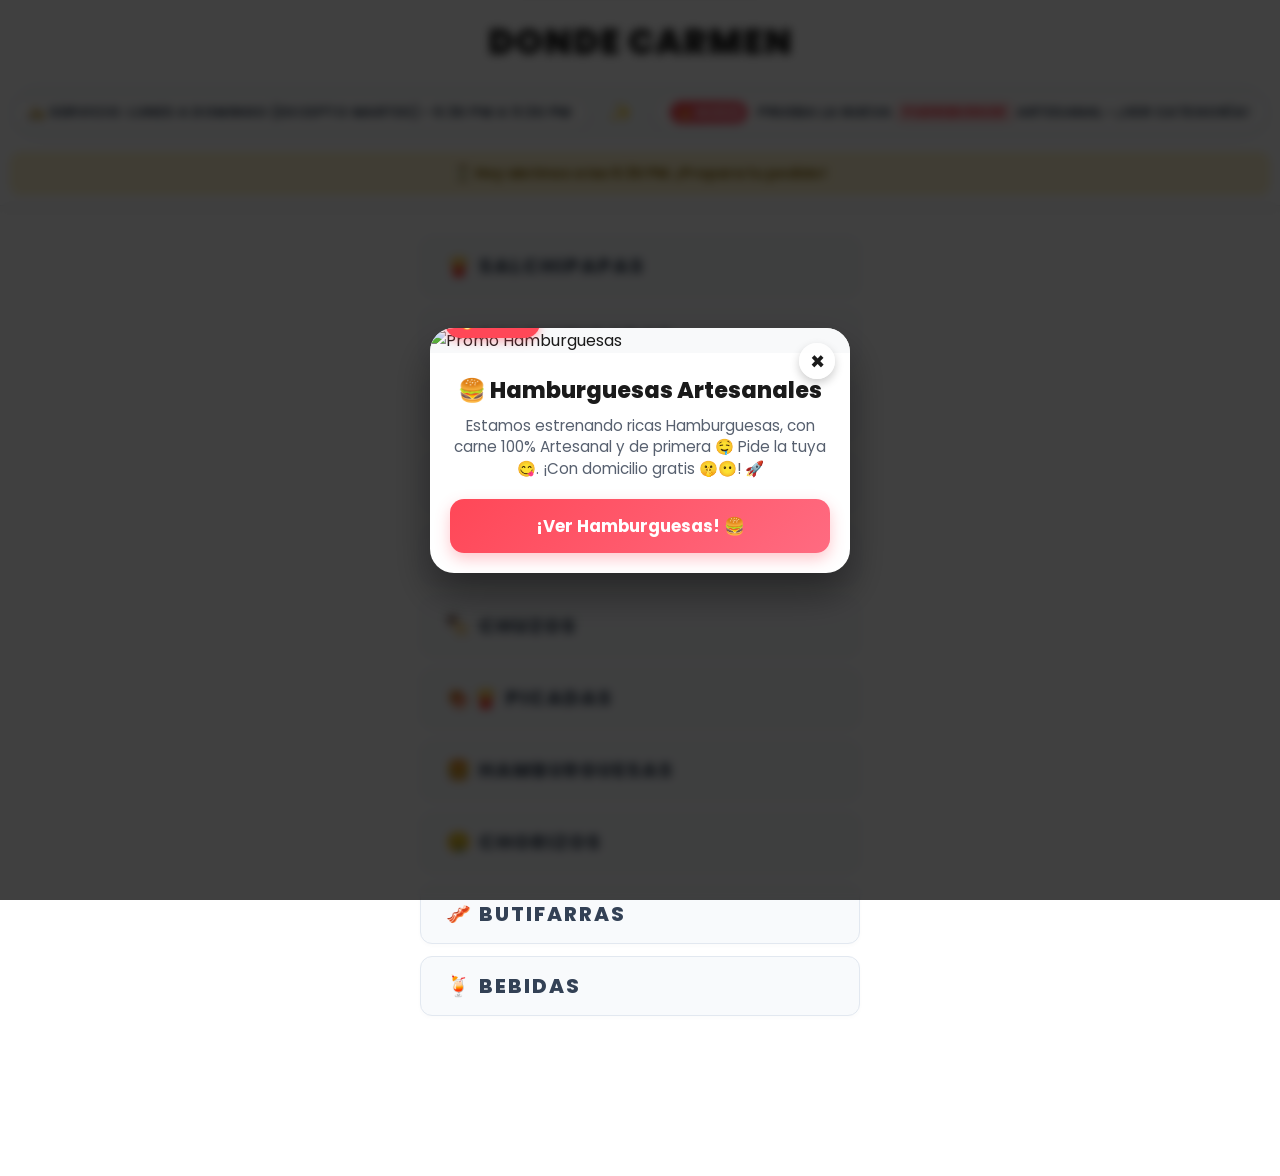
==== commit fe55f3a4: "Update index.html" ====
--- a/index.html
+++ b/index.html
@@ -4,6 +4,7 @@
 <link rel="manifest" href="/manifest.json">
 <meta name="theme-color" content="#ff4757">
 <meta name="apple-mobile-web-app-capable" content="yes">
+<meta name="mobile-web-app-capable" content="yes">
 <link rel="apple-touch-icon" href="/icon-192.png">
 <meta charset="UTF-8" />
 <meta name="viewport" content="width=device-width, initial-scale=1.0, maximum-scale=5.0" />
@@ -834,7 +835,7 @@
       <div class="detalles-basicos">
         <h3>Picada Normal</h3>
         <p class="descripcion">Lomo de cerdo, solomo de res, pechuga de pollo, chorizos, butifarras, papas y acompañamiento.</p>
-        <p class="precio" data-precio-base="30000">$30.000</p>
+        <p class="precio" data-precio-base="35000">$35.000</p>
       </div>
     </div>
     <details>
@@ -865,7 +866,7 @@
       <div class="detalles-basicos">
         <h3>Picada Familiar</h3>
         <p class="descripcion">Porción gigante: Lomo, solomo, pechuga, chorizos, butifarras, papas y acompañamiento.</p>
-        <p class="precio" data-precio-base="50000">$50.000</p>
+        <p class="precio" data-precio-base="60000">$60.000</p>
       </div>
     </div>
     <details>
@@ -1240,16 +1241,27 @@
         <label class="opcion-pago">
           <input type="radio" name="metodo-pago" value="transferencia" /> 💳 Transferencia
         </label>
-        <div class="nequi-info">📱 Nequi: 3028393885</div>
-      </div>
-
-      <div class="opciones-efectivo">
+        <div class="nequi-info" style="display:none;">📱 Nequi: 3028393885</div>
+      </div>
+
+      <div class="opciones-efectivo" style="display:none;">
         <h4 style="font-size:0.85rem;margin:6px 0 4px 0;color:#e65100;">¿Pagas exacto o necesitas cambio?</h4>
         <label class="opcion-efectivo">
           <input type="radio" name="tipo-efectivo" value="Pago exacto" /> ✅ Pago exacto
         </label>
         <label class="opcion-efectivo">
           <input type="radio" name="tipo-efectivo" value="Necesito cambio" /> 💵 Necesito cambio
+        </label>
+        <div id="campo-cambio-efectivo" style="display:none;margin-top:8px;">
+          <label style="font-size:0.85rem;color:#e65100;font-weight:600;">💵 ¿Con cuánto vas a pagar?</label>
+          <input type="number" id="monto-paga-efectivo" placeholder="Ej: 50000 (sin puntos ni comas)" min="0" step="500" style="width:100%;padding:8px 10px;border:2px solid #ff4757;border-radius:8px;font-size:0.95rem;margin-top:4px;" />
+        </div>
+      </div>
+
+      <div class="opciones-transferencia" style="display:none;">
+        <p style="font-size:0.85rem;color:#1565c0;margin:4px 0;">📱 Realiza la transferencia a <strong>Nequi: 3028393885</strong></p>
+        <label style="font-size:0.85rem;display:flex;align-items:center;gap:6px;margin-top:6px;color:#1565c0;font-weight:600;">
+          <input type="checkbox" id="check-comprobante-transferencia" /> ✅ Ya realicé la transferencia
         </label>
       </div>
     </div>
--- a/style.css
+++ b/style.css
@@ -7,7 +7,6 @@
   padding: 0;
   font-family: 'Poppins', 'Segoe UI', sans-serif;
 }
-
 body {
   background-color: #ffffff;
   color: #1a1a1a;
@@ -46,19 +45,16 @@
     efectoEscala 4s infinite ease-in-out,
     aparicionParpadeo 8s infinite ease-in-out;
 }
-
 @keyframes cambioColores {
   0%   { color: #ff4757; text-shadow: 0 0 10px rgba(255, 71, 87, 0.4); }
   33%  { color: #ffc107; text-shadow: 0 0 15px rgba(255, 193, 7, 0.6); }
   66%  { color: #ff6b81; text-shadow: 0 0 10px rgba(255, 107, 129, 0.5); }
   100% { color: #212529; text-shadow: none; }
 }
-
 @keyframes efectoEscala {
   0%, 100% { transform: scale(1); }
   50%      { transform: scale(1.12); }
 }
-
 @keyframes aparicionParpadeo {
   0%, 40%   { opacity: 1; }
   45%       { opacity: 0; }
@@ -84,13 +80,11 @@
   border-radius: 30px;
   border: 1px solid #f1f5f9;
 }
-
 .marquee-moderna-wrapper {
   width: 100%;
   overflow: hidden;
   cursor: pointer;
 }
-
 .marquee-comercial {
   display: flex;
   align-items: center;
@@ -98,12 +92,10 @@
   gap: 20px;
   animation: correrTexto 30s linear infinite;
 }
-
 .frase-contenedor-movil:hover .marquee-comercial,
 .frase-contenedor-movil:active .marquee-comercial {
   animation-play-state: paused;
 }
-
 .marquee-item {
   display: inline-flex;
   align-items: center;
@@ -114,19 +106,17 @@
   box-shadow: 0 4px 12px rgba(0, 0, 0, 0.05);
   transition: transform 0.2s ease, border-color 0.2s ease;
   border: 1px solid #e2e8f0;
-}
-
+  text-decoration: none;
+}
 .marquee-item:active {
   transform: scale(0.95);
   border-color: #ff4757;
 }
-
 .marquee-separator {
   color: #cbd5e1;
   font-weight: 900;
   font-size: 1.2rem;
 }
-
 .frase-moderna {
   font-size: 0.85rem;
   font-weight: 700;
@@ -134,7 +124,6 @@
   text-transform: uppercase;
   letter-spacing: 0.5px;
 }
-
 .resaltado-ParriBurguer {
   color: #ff4757;
   background-color: #ffe0e2;
@@ -142,7 +131,6 @@
   border-radius: 6px;
   font-weight: 800;
 }
-
 .badge-live {
   background: linear-gradient(135deg, #ff4757, #ff6b81);
   color: #ffffff;
@@ -154,12 +142,10 @@
   letter-spacing: 0.5px;
   animation: pulsoEfecto 1.5s infinite ease-in-out;
 }
-
 @keyframes pulsoEfecto {
   0%, 100% { transform: scale(1); opacity: 0.9; }
   50%      { transform: scale(1.06); opacity: 1; box-shadow: 0 0 8px rgba(255, 71, 87, 0.4); }
 }
-
 @keyframes correrTexto {
   0%   { transform: translate3d(0, 0, 0); }
   100% { transform: translate3d(-50%, 0, 0); }
@@ -176,7 +162,6 @@
   margin: 30px auto;
   padding: 0 20px;
 }
-
 .btn-filtro-card {
   position: relative;
   width: 100%;
@@ -194,7 +179,6 @@
   box-shadow: 0 2px 4px rgba(0, 0, 0, 0.02);
   transition: all 0.25s ease;
 }
-
 .btn-filtro-card span {
   color: #334155;
   font-size: 1.25rem;
@@ -204,14 +188,12 @@
   z-index: 2;
   transition: color 0.25s ease;
 }
-
 .btn-filtro-card:hover {
   background-color: #ff4757 !important;
   border-color: #ff4757;
   transform: translateY(-2px);
   box-shadow: 0 5px 15px rgba(255, 71, 87, 0.25);
 }
-
 .btn-filtro-card:hover span {
   color: #ffffff;
 }
@@ -233,7 +215,6 @@
   cursor: pointer;
   transition: all 0.2s ease;
 }
-
 .btn-volver:hover {
   background: #ffc107;
   color: #fff;
@@ -248,7 +229,6 @@
   padding: 20px;
   padding-bottom: 110px;
 }
-
 .item-menu {
   background: #ffffff;
   border: 1px solid #e9ecef;
@@ -260,13 +240,11 @@
   gap: 15px;
   box-shadow: 0 5px 20px rgba(0, 0, 0, 0.05);
 }
-
 .info-plato-principal {
   display: flex;
   gap: 18px;
   align-items: center;
 }
-
 .foto-plato {
   width: 100px;
   height: 100px;
@@ -274,25 +252,21 @@
   border-radius: 14px;
   border: 1px solid #e9ecef;
 }
-
 .detalles-basicos {
   flex: 1;
 }
-
 .detalles-basicos h3 {
   font-size: 1.25rem;
   color: #212529;
   font-weight: 700;
   margin-bottom: 4px;
 }
-
 .descripcion {
   font-size: 0.9rem;
   color: #6c757d;
   line-height: 1.4;
   margin-bottom: 8px;
 }
-
 .precio {
   font-size: 1.4rem;
   font-weight: 800;
@@ -309,20 +283,17 @@
   border: 1px solid #e9ecef;
   overflow: hidden;
 }
-
 summary {
   padding: 12px;
   cursor: pointer;
   font-weight: 700;
   color: #d39e00;
 }
-
 .seccion-personalizacion {
   padding: 0 15px 15px 15px;
   background: #ffffff;
   border-top: 1px solid #e9ecef;
 }
-
 .titulo-seccion {
   font-size: 0.85rem;
   font-weight: 800;
@@ -331,7 +302,6 @@
   text-transform: uppercase;
   letter-spacing: 0.5px;
 }
-
 .opcion-check {
   display: flex;
   align-items: center;
@@ -341,11 +311,9 @@
   cursor: pointer;
   border-bottom: 1px dashed #f1f3f5;
 }
-
 .opcion-check:last-of-type {
   border-bottom: none;
 }
-
 .opcion-check input {
   margin-right: 10px;
   width: 16px;
@@ -353,7 +321,6 @@
   accent-color: #ff4757;
   flex-shrink: 0;
 }
-
 .btn-pedir-plato {
   background: #ff4757;
   color: #ffffff;
@@ -368,11 +335,9 @@
   text-transform: uppercase;
   width: 100%;
 }
-
 .btn-pedir-plato:hover {
   background: #e03846;
 }
-
 .btn-pedir-plato:active {
   transform: scale(0.98);
 }
@@ -393,7 +358,6 @@
 .btn-whatsapp {
   display: none !important;
 }
-
 #contador-productos {
   background: #ffffff;
   color: #25d366;
@@ -418,7 +382,6 @@
   justify-content: center;
   align-items: flex-end;
 }
-
 .contenido-carrito {
   background-color: #ffffff;
   width: 100%;
@@ -432,7 +395,6 @@
   overflow: hidden;
   box-shadow: 0 -5px 25px rgba(0, 0, 0, 0.15);
 }
-
 .encabezado-carrito {
   display: flex;
   justify-content: space-between;
@@ -442,14 +404,12 @@
   border-bottom: 2px solid #f1f3f5;
   flex-shrink: 0;
 }
-
 .encabezado-carrito h2 {
   font-size: 1.2rem;
   font-weight: 800;
   color: #212529;
   margin: 0;
 }
-
 .btn-cerrar {
   background: none;
   border: none;
@@ -460,11 +420,9 @@
   line-height: 1;
   font-weight: 300;
 }
-
 .btn-cerrar:hover {
   color: #ff4757;
 }
-
 .carrito-scroll {
   flex: 1;
   overflow-y: auto;
@@ -473,13 +431,11 @@
   -webkit-overflow-scrolling: touch;
   min-height: 0;
 }
-
 .items-carrito {
   overflow-y: visible;
   margin-top: 0;
   padding-right: 0;
 }
-
 .item-lista-carrito {
   display: flex;
   justify-content: space-between;
@@ -491,12 +447,10 @@
   border: 1px solid #e2e8f0;
   gap: 10px;
 }
-
 .info-item-car {
   flex: 1;
   min-width: 0;
 }
-
 .info-item-car h4 {
   font-size: 0.95rem;
   color: #1a1a1a;
@@ -504,26 +458,22 @@
   margin: 0 0 3px 0;
   word-wrap: break-word;
 }
-
 .info-item-car ul {
   list-style: none;
   padding-left: 0;
   margin: 3px 0;
 }
-
 .info-item-car ul li {
   font-size: 0.78rem;
   color: #6c757d;
   margin-bottom: 1px;
 }
-
 .precio-item-car {
   font-size: 0.9rem;
   font-weight: 800;
   color: #ff4757;
   margin-top: 3px;
 }
-
 .btn-eliminar-item {
   background: #ffe0e2;
   border: none;
@@ -539,11 +489,9 @@
   min-width: 36px;
   min-height: 36px;
 }
-
 .btn-eliminar-item:active {
   transform: scale(0.9);
 }
-
 .totales-carrito {
   border-top: 2px solid #f1f3f5;
   padding: 10px 18px;
@@ -551,14 +499,12 @@
   flex-shrink: 0;
   background: #ffffff;
 }
-
 .totales-carrito p {
   font-size: 1rem;
   font-weight: 700;
   color: #212529;
   margin: 0;
 }
-
 #total-carrito-precio {
   font-size: 1.3rem;
   font-weight: 900;
@@ -572,7 +518,6 @@
   background: #ffffff;
   flex-shrink: 0;
 }
-
 .seccion-entrega h3 {
   font-size: 0.95rem;
   font-weight: 800;
@@ -587,7 +532,6 @@
   gap: 8px;
   margin: 10px 0;
 }
-
 .opcion-entrega {
   display: flex;
   align-items: center;
@@ -603,12 +547,10 @@
   font-weight: 600;
   color: #334155;
 }
-
 .opcion-entrega:hover {
   border-color: #ff4757;
   background: #ffe0e2;
 }
-
 .opcion-entrega input[type="radio"] {
   width: 16px;
   height: 16px;
@@ -616,13 +558,108 @@
   cursor: pointer;
   flex-shrink: 0;
 }
-
 .opcion-entrega:has(input:checked) {
   border-color: #ff4757;
   background: #ffe0e2;
   color: #ff4757;
 }
 
+/* === SECCIÓN MÉTODO DE PAGO === */
+.seccion-pago {
+  padding: 10px 18px;
+  background: #ffffff;
+  flex-shrink: 0;
+}
+.seccion-pago h3 {
+  font-size: 0.95rem;
+  font-weight: 800;
+  color: #212529;
+  margin: 0 0 8px 0;
+}
+.opciones-pago {
+  display: flex;
+  flex-direction: column;
+  gap: 8px;
+  margin: 10px 0;
+}
+.opcion-pago {
+  display: flex;
+  align-items: center;
+  justify-content: center;
+  gap: 8px;
+  padding: 10px 8px;
+  background: #f8fafc;
+  border: 2px solid #e2e8f0;
+  border-radius: 10px;
+  cursor: pointer;
+  transition: all 0.2s ease;
+  font-size: 0.85rem;
+  font-weight: 600;
+  color: #334155;
+}
+.opcion-pago:hover {
+  border-color: #ff4757;
+  background: #ffe0e2;
+}
+.opcion-pago input[type="radio"] {
+  width: 16px;
+  height: 16px;
+  accent-color: #ff4757;
+  cursor: pointer;
+  flex-shrink: 0;
+}
+.opcion-pago:has(input:checked) {
+  border-color: #ff4757;
+  background: #ffe0e2;
+  color: #ff4757;
+}
+.nequi-info {
+  background: #e8f5e9;
+  border: 1px solid #4caf50;
+  border-radius: 8px;
+  padding: 8px;
+  font-size: 0.8rem;
+  font-weight: 600;
+  color: #2e7d32;
+  text-align: center;
+  margin-top: 6px;
+  display: none;
+}
+.opcion-pago:has(input[value="transferencia"]:checked) ~ .nequi-info {
+  display: block;
+}
+.opciones-efectivo {
+  display: none;
+  flex-direction: column;
+  gap: 6px;
+  margin-top: 8px;
+}
+.opcion-pago:has(input[value="efectivo"]:checked) ~ .opciones-efectivo {
+  display: flex;
+}
+.opcion-efectivo {
+  display: flex;
+  align-items: center;
+  justify-content: center;
+  gap: 8px;
+  padding: 8px;
+  background: #fff8e1;
+  border: 2px solid #ffd54f;
+  border-radius: 8px;
+  cursor: pointer;
+  font-size: 0.8rem;
+  font-weight: 600;
+  color: #e65100;
+}
+.opcion-efectivo input[type="radio"] {
+  accent-color: #fb8c00;
+}
+.opcion-efectivo:has(input:checked) {
+  background: #ffecb3;
+  border-color: #ffb300;
+  color: #e65100;
+}
+
 /* Campos de domicilio (unificados) */
 .campos-domicilio {
   display: flex;
@@ -630,7 +667,6 @@
   gap: 10px;
   width: 100%;
 }
-
 #dom-nombre {
   width: 100%;
   padding: 12px 15px;
@@ -641,12 +677,10 @@
   font-family: inherit;
   min-width: 0;
 }
-
 #dom-nombre:focus {
   outline: none;
   border-color: #ff4757;
 }
-
 #btn-gps {
   width: 100%;
   padding: 12px;
@@ -659,11 +693,9 @@
   color: #0369a1;
   transition: all 0.2s ease;
 }
-
 #btn-gps:hover {
   background: #bae6fd;
 }
-
 #status-gps {
   font-size: 0.75rem;
   color: #6c757d;
@@ -681,7 +713,6 @@
   flex-direction: column;
   gap: 8px;
 }
-
 .btn-seguir-comiendo {
   width: 100%;
   padding: 13px;
@@ -699,13 +730,11 @@
   justify-content: center;
   gap: 8px;
 }
-
 .btn-seguir-comiendo:hover {
   background: #ff4757;
   color: #ffffff;
   border-color: #ff4757;
 }
-
 .btn-confirmar-whatsapp {
   width: 100%;
   padding: 14px;
@@ -720,7 +749,6 @@
   box-shadow: 0 4px 12px rgba(37, 211, 102, 0.3);
   transition: all 0.2s ease;
 }
-
 .btn-confirmar-whatsapp:hover {
   background: #20bd5a;
 }
@@ -737,10 +765,12 @@
     max-height: 85vh;
     height: auto;
   }
-  .opciones-entrega {
+  .opciones-entrega,
+  .opciones-pago {
     flex-direction: row;
   }
-  .opcion-entrega {
+  .opcion-entrega,
+  .opcion-pago {
     flex: 1;
   }
   .campos-domicilio {
@@ -762,7 +792,8 @@
   .encabezado-carrito h2 {
     font-size: 1.1rem;
   }
-  .opcion-entrega {
+  .opcion-entrega,
+  .opcion-pago {
     font-size: 0.72rem;
     padding: 8px 4px;
   }
@@ -791,7 +822,6 @@
   gap: 8px;
   white-space: nowrap;
 }
-
 .notificacion-toast.mostrar {
   top: 25px;
 }
@@ -823,21 +853,17 @@
   cursor: pointer;
   white-space: nowrap;
 }
-
 #btn-ver-carrito.activo {
   display: flex;
   animation: aparecerFlotante 0.4s cubic-bezier(0.175, 0.885, 0.32, 1.275);
 }
-
 #btn-ver-carrito:hover {
   transform: scale(1.05);
   box-shadow: 0 8px 25px rgba(255, 71, 87, 0.5);
 }
-
 #btn-ver-carrito:active {
   transform: scale(0.97);
 }
-
 @keyframes aparecerFlotante {
   0%   { opacity: 0; transform: translateX(30px) scale(0.8); }
   100% { opacity: 1; transform: translateX(0) scale(1); }
@@ -859,12 +885,10 @@
   align-items: center;
   animation: fadeIn 0.3s ease;
 }
-
 @keyframes fadeIn {
   from { opacity: 0; }
   to   { opacity: 1; }
 }
-
 .contenido-confirmacion {
   background-color: #ffffff;
   width: 90%;
@@ -875,23 +899,19 @@
   box-shadow: 0 10px 40px rgba(0, 0, 0, 0.2);
   animation: scaleIn 0.4s cubic-bezier(0.175, 0.885, 0.32, 1.275);
 }
-
 @keyframes scaleIn {
   from { opacity: 0; transform: scale(0.7); }
   to   { opacity: 1; transform: scale(1); }
 }
-
 .icono-confirmacion {
   font-size: 5rem;
   margin-bottom: 15px;
   animation: rebote 0.6s ease 0.3s both;
 }
-
 @keyframes rebote {
   0%, 100% { transform: scale(1); }
   50%      { transform: scale(1.2); }
 }
-
 .titulo-confirmacion {
   font-size: 1.8rem;
   font-weight: 900;
@@ -899,18 +919,15 @@
   margin-bottom: 12px;
   text-transform: uppercase;
 }
-
 .texto-confirmacion {
   font-size: 1rem;
   color: #495057;
   line-height: 1.6;
   margin-bottom: 25px;
 }
-
 .texto-confirmacion strong {
   color: #212529;
 }
-
 .btn-cerrar-confirmacion {
   width: 100%;
   padding: 14px;
@@ -925,11 +942,9 @@
   box-shadow: 0 4px 12px rgba(255, 71, 87, 0.3);
   transition: transform 0.1s ease, background 0.2s ease;
 }
-
 .btn-cerrar-confirmacion:hover {
   background: #e03846;
 }
-
 .btn-cerrar-confirmacion:active {
   transform: scale(0.97);
 }
@@ -944,7 +959,6 @@
   width: 100%;
   margin-top: 5px;
 }
-
 .control-cantidad {
   display: flex;
   align-items: center;
@@ -954,7 +968,6 @@
   border: 1px solid #e9ecef;
   height: 48px;
 }
-
 .control-cantidad button {
   background: #ffffff;
   border: none;
@@ -970,12 +983,10 @@
   align-items: center;
   transition: background 0.2s;
 }
-
 .control-cantidad button:hover {
   background: #ff4757;
   color: #ffffff;
 }
-
 .numero-cantidad {
   font-size: 1.1rem;
   font-weight: 700;
@@ -983,7 +994,6 @@
   text-align: center;
   color: #212529;
 }
-
 .contenedor-cantidad-pedir .btn-pedir-plato {
   flex: 1;
   margin: 0 !important;
@@ -1011,7 +1021,6 @@
   align-items: center;
   padding: 20px;
 }
-
 .splash-contenido {
   background-color: #ffffff;
   width: 100%;
@@ -1021,16 +1030,13 @@
   position: relative;
   box-shadow: 0 20px 40px rgba(0, 0, 0, 0.4);
 }
-
 .animate-popup {
   animation: popupScaleIn 0.4s cubic-bezier(0.175, 0.885, 0.32, 1.275) forwards;
 }
-
 @keyframes popupScaleIn {
   from { transform: scale(0.85); opacity: 0; }
   to   { transform: scale(1); opacity: 1; }
 }
-
 .btn-cerrar-splash {
   position: absolute;
   top: 15px;
@@ -1051,11 +1057,9 @@
   box-shadow: 0 4px 10px rgba(0, 0, 0, 0.2);
   transition: transform 0.2s;
 }
-
 .btn-cerrar-splash:active {
   transform: scale(0.9);
 }
-
 .splash-imagen-contenedor {
   position: relative;
   width: 100%;
@@ -1066,7 +1070,6 @@
   align-items: center;
   overflow: hidden;
 }
-
 .img-splash-promo {
   width: 100%;
   height: auto;
@@ -1074,7 +1077,6 @@
   object-fit: contain;
   display: block;
 }
-
 .badge-promo-tag {
   position: absolute;
   bottom: 15px;
@@ -1088,26 +1090,22 @@
   text-transform: uppercase;
   box-shadow: 0 4px 8px rgba(255, 71, 87, 0.4);
 }
-
 .splash-pie {
   padding: 20px;
   text-align: center;
 }
-
 .splash-pie h3 {
   font-size: 1.4rem;
   font-weight: 800;
   color: #1a1a1a;
   margin-bottom: 8px;
 }
-
 .splash-pie p {
   font-size: 0.95rem;
   color: #57606f;
   line-height: 1.4;
   margin-bottom: 20px;
 }
-
 .btn-accion-splash {
   width: 100%;
   background: linear-gradient(135deg, #ff4757, #ff6b81);
@@ -1121,7 +1119,6 @@
   box-shadow: 0 6px 15px rgba(255, 71, 87, 0.3);
   transition: transform 0.2s, box-shadow 0.2s;
 }
-
 .btn-accion-splash:active {
   transform: scale(0.98);
   box-shadow: 0 3px 8px rgba(255, 71, 87, 0.3);
@@ -1141,7 +1138,6 @@
   margin-top: 10px;
   text-align: center;
 }
-
 .banner-abierto {
   background-color: #d4edda;
   color: #155724;
@@ -1155,88 +1151,6 @@
 }
 
 /* ==========================================================================
-   POP-UP FLOTANTE MEGA CHUZO (tarjeta lateral derecha)
-   ========================================================================== */
-.popup-mega-chuzo {
-  position: fixed;
-  right: 20px;
-  bottom: -100%; /* Oculto inicialmente abajo, fuera de pantalla */
-  width: 300px;
-  background: #ffffff;
-  border-radius: 16px;
-  box-shadow: 0 10px 25px rgba(0, 0, 0, 0.25);
-  border: 2px solid #ff4757;
-  padding: 20px;
-  z-index: 9998;
-  opacity: 0;
-  pointer-events: none;
-  transition: all 0.5s cubic-bezier(0.175, 0.885, 0.32, 1.275);
-}
-
-.popup-mega-chuzo.mostrar {
-  bottom: 50%;
-  transform: translateY(50%);
-  opacity: 1;
-  pointer-events: auto;
-}
-
-.popup-mega-chuzo .btn-cerrar-popup {
-  position: absolute;
-  top: 10px;
-  right: 12px;
-  background: transparent;
-  border: none;
-  font-size: 18px;
-  font-weight: bold;
-  color: #666;
-  cursor: pointer;
-}
-
-.popup-mega-chuzo .badge-promo {
-  background: #ff4757;
-  color: white;
-  font-size: 11px;
-  font-weight: bold;
-  padding: 3px 8px;
-  border-radius: 10px;
-  text-transform: uppercase;
-}
-
-.popup-mega-chuzo h3 {
-  margin: 8px 0 4px 0;
-  color: #2d3436;
-  font-size: 18px;
-}
-
-.popup-mega-chuzo p {
-  font-size: 13px;
-  color: #636e72;
-  margin-bottom: 12px;
-}
-
-.popup-mega-chuzo .btn-popup-accion {
-  width: 100%;
-  background: #25d366;
-  color: white;
-  border: none;
-  padding: 8px 12px;
-  border-radius: 8px;
-  font-weight: bold;
-  cursor: pointer;
-  transition: background 0.2s ease;
-}
-
-.popup-mega-chuzo .btn-popup-accion:hover {
-  background: #1ebc57;
-}
-
-/* Animación de resaltado para el Mega Chuzo */
-@keyframes resaltarPlato {
-  0%, 100% { box-shadow: 0 5px 20px rgba(0, 0, 0, 0.05); }
-  50%      { box-shadow: 0 0 0 4px #ff4757, 0 10px 30px rgba(255, 71, 87, 0.3); }
-}
-
-/* ==========================================================================
    RESPONSIVE GENERAL
    ========================================================================== */
 @media (max-width: 480px) {
@@ -1244,17 +1158,14 @@
   .detalles-basicos h3 { font-size: 1.15rem; }
   .titulo-principal { font-size: 1.8rem; }
   .btn-filtro-card { height: 65px; padding-left: 20px; }
-  .popup-mega-chuzo { width: calc(100% - 40px); max-width: 300px; }
 }
 
 /* ==========================================================================
    CONFIGURACIÓN DE IMPRESIÓN (ESTILO TICKETERA / COMANDA)
    ========================================================================== */
 @media print {
-  /* Ocultar todo lo que no sea el ticket seleccionado */
   body * { visibility: hidden; background: transparent; }
   #ticket-impresion, #ticket-impresion * { visibility: visible; }
-
   #ticket-impresion {
     position: absolute;
     left: 0;
@@ -1266,12 +1177,76 @@
     color: #000000;
     font-family: 'Courier New', Courier, monospace;
   }
-
   .pedido-header { font-size: 1.2rem; border-bottom: 2px dashed #000; padding-bottom: 5px; }
   .pedido-items li { font-size: 1.1rem; margin-bottom: 10px; line-height: 1.2; }
   .detalles-item { font-size: 0.9rem; color: #000; font-weight: bold; }
   .pedido-total { font-size: 1.3rem; border-top: 2px dashed #000; padding-top: 5px; display: block; }
-
   #ticket-impresion button,
   #ticket-impresion a { display: none !important; }
 }
+/* ==========================================================================
+SEGUIMIENTO EN TIEMPO REAL
+========================================================================== */
+.modal-seguimiento {
+  position: fixed; inset: 0;
+  background: rgba(0,0,0,0.75);
+  z-index: 10003;
+  display: flex; justify-content: center; align-items: center;
+  padding: 20px;
+  backdrop-filter: blur(5px);
+}
+.contenido-seguimiento {
+  background: #fff; border-radius: 20px;
+  padding: 30px; max-width: 420px; width: 100%;
+  position: relative;
+  box-shadow: 0 20px 40px rgba(0,0,0,0.3);
+  animation: scaleIn 0.4s cubic-bezier(0.175, 0.885, 0.32, 1.275);
+}
+.contenido-seguimiento h2 {
+  text-align: center; color: #212529; margin-bottom: 5px;
+}
+.pedido-id {
+  text-align: center; color: #6c757d;
+  font-size: 0.85rem; margin-bottom: 20px;
+}
+.timeline-estados {
+  display: flex; flex-direction: column; gap: 10px; margin: 20px 0;
+}
+.estado {
+  display: flex; align-items: center; gap: 12px;
+  padding: 14px; border-radius: 12px;
+  background: #f1f3f5; color: #6c757d;
+  font-weight: 700; transition: all 0.4s ease;
+  border: 2px solid transparent;
+}
+.estado.activo {
+  background: linear-gradient(135deg, #ff4757, #ff6b81);
+  color: #fff; transform: scale(1.03);
+  box-shadow: 0 5px 15px rgba(255,71,87,0.3);
+  border-color: #ff4757;
+  animation: pulsoEstado 2s infinite;
+}
+@keyframes pulsoEstado {
+  0%, 100% { box-shadow: 0 5px 15px rgba(255,71,87,0.3); }
+  50%      { box-shadow: 0 5px 25px rgba(255,71,87,0.6); }
+}
+.estado.completado {
+  background: #d4edda; color: #155724;
+  border-color: #28a745;
+}
+.estado span { font-size: 1.5rem; }
+.mensaje-estado {
+  text-align: center; color: #495057;
+  font-weight: 600; margin-top: 15px;
+  padding: 12px; background: #f8fafc;
+  border-radius: 10px;
+}
+.btn-mis-pedidos {
+  position: fixed; bottom: 90px; right: 20px;
+  background: #25d366; color: #fff;
+  padding: 12px 18px; border-radius: 50px;
+  border: none; font-weight: 800; cursor: pointer;
+  box-shadow: 0 4px 15px rgba(37,211,102,0.4);
+  z-index: 9700; font-size: 0.9rem;
+  animation: aparecerFlotante 0.4s ease;
+}
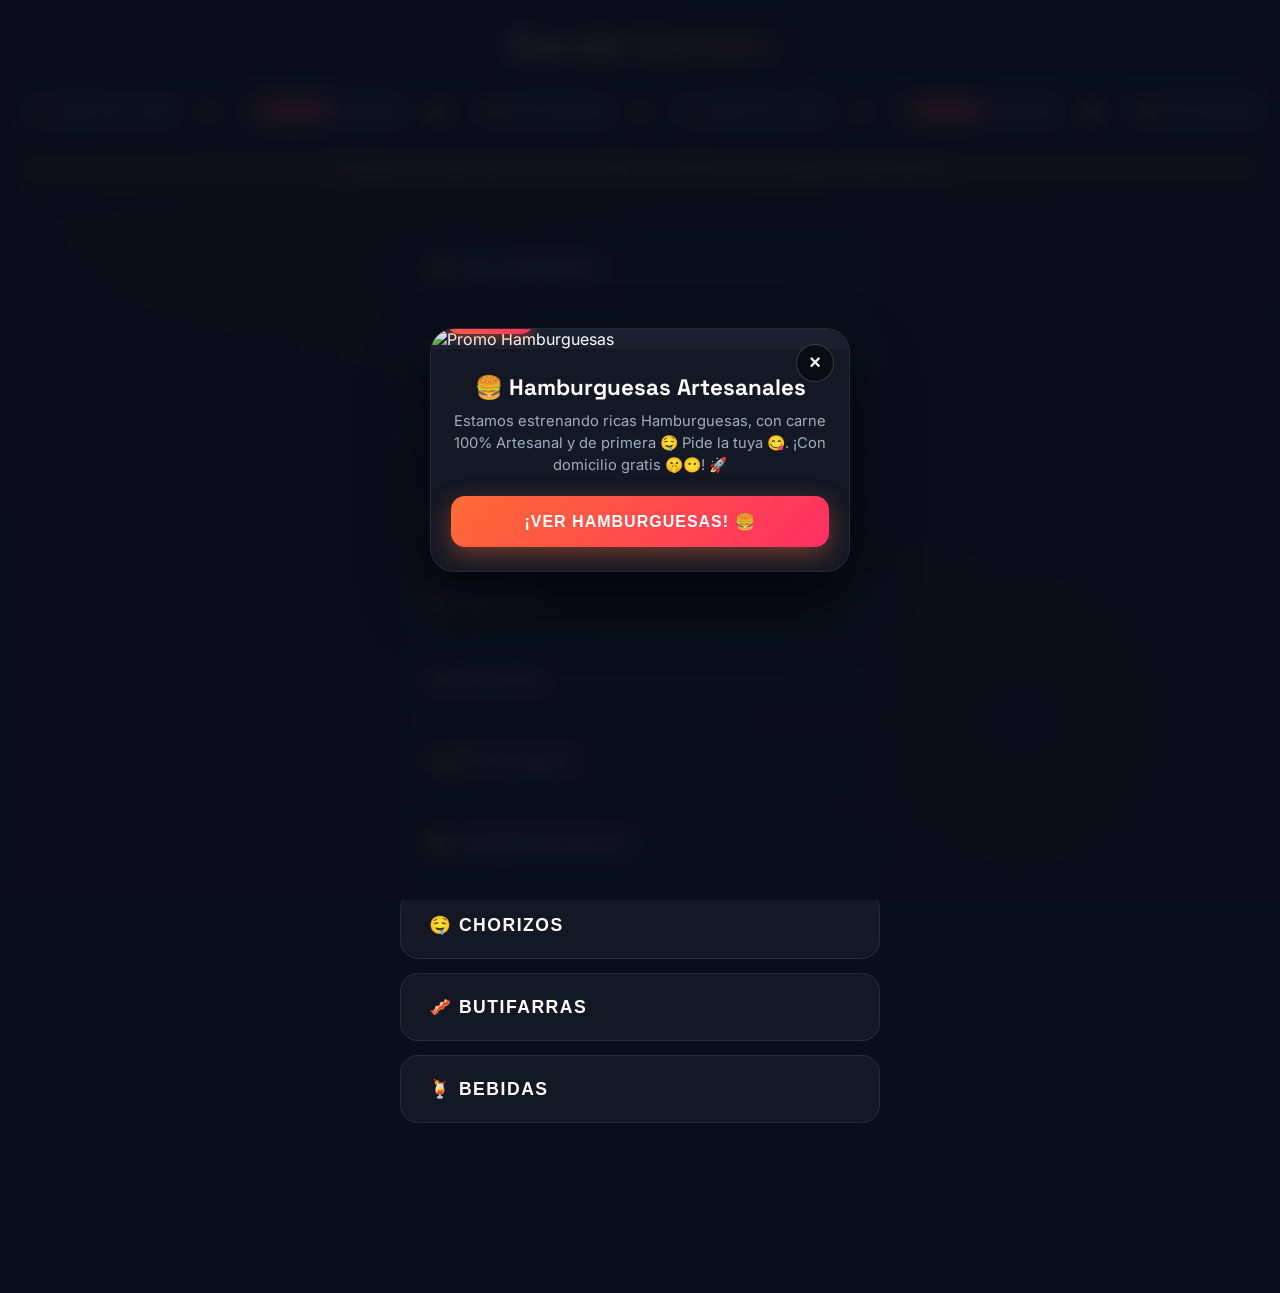
==== commit 448e73de: "Add files via upload" ====
--- a/index.html
+++ b/index.html
@@ -1,1323 +1,1387 @@
-<!DOCTYPE html>
-<html lang="es">
-<head>
-<link rel="manifest" href="/manifest.json">
-<meta name="theme-color" content="#ff4757">
-<meta name="apple-mobile-web-app-capable" content="yes">
-<meta name="mobile-web-app-capable" content="yes">
-<link rel="apple-touch-icon" href="/icon-192.png">
-<meta charset="UTF-8" />
-<meta name="viewport" content="width=device-width, initial-scale=1.0, maximum-scale=5.0" />
-<meta name="theme-color" content="#ff4757" />
-<title>Donde Carmen - Menú Digital</title>
-<link rel="preconnect" href="https://fonts.googleapis.com" />
-<link rel="preconnect" href="https://fonts.gstatic.com" crossorigin />
-<link href="https://fonts.googleapis.com/css2?family=Poppins:wght@400;600;700;800;900&display=swap" rel="stylesheet" />
-<link rel="stylesheet" href="style.css" />
-
-<!-- Firebase (protegido: si no carga, la página sigue funcionando) -->
-<script src="https://www.gstatic.com/firebasejs/9.23.0/firebase-app-compat.js" defer></script>
-<script src="https://www.gstatic.com/firebasejs/9.23.0/firebase-firestore-compat.js" defer></script>
-</head>
-<body>
-
-<!-- ============================================================ -->
-<!-- HERO BANNER                                                   -->
-<!-- ============================================================ -->
-<header class="hero-banner">
-  <h1 class="titulo-principal">Donde Carmen</h1>
-
-  <!-- MARQUESINA -->
-  <div class="frase-contenedor-movil">
-    <div class="marquee-moderna-wrapper">
-      <div class="marquee-comercial">
-        <a href="#salchipapas" class="marquee-item" data-destino="salchipapas">
-          <span class="frase-moderna">🛵 Servicio: Lunes a Domingo (excepto Martes) • 5:30 PM a 11:30 PM</span>
-        </a>
-        <span class="marquee-separator">✨</span>
-        <a href="#hamburguesas" class="marquee-item" data-destino="hamburguesas">
-          <span class="badge-live">🔥 Nuevo</span>
-          <span class="frase-moderna">Prueba la nueva <span class="resaltado-ParriBurguer">ParriBurger</span> Artesanal • ¡Ver Categoría!</span>
-        </a>
-        <span class="marquee-separator">🧀</span>
-        <a href="#desgranados" class="marquee-item" data-destino="desgranados">
-          <span class="frase-moderna">🤤 Top: Desgranado de <strong>Chuleta Ahumada</strong> • ¡Toca Aquí! 👆</span>
-        </a>
-        <span class="marquee-separator">✨</span>
-        <!-- Duplicado para loop continuo -->
-        <a href="#salchipapas" class="marquee-item" data-destino="salchipapas">
-          <span class="frase-moderna">🛵 Servicio: Lunes a Domingo (excepto Martes) • 5:30 PM a 11:30 PM</span>
-        </a>
-        <span class="marquee-separator">✨</span>
-        <a href="#hamburguesas" class="marquee-item" data-destino="hamburguesas">
-          <span class="badge-live">🔥 Nuevo</span>
-          <span class="frase-moderna">Prueba la nueva <span class="resaltado-ParriBurguer">ParriBurger</span> Artesanal • ¡Ver Categoría!</span>
-        </a>
-        <span class="marquee-separator">🧀</span>
-        <a href="#desgranados" class="marquee-item" data-destino="desgranados">
-          <span class="frase-moderna">🤤 Top: Desgranado de <strong>Chuleta Ahumada</strong> • ¡Toca Aquí! 👆</span>
-        </a>
-      </div>
-    </div>
-  </div>
-</header>
-
-<!-- ============================================================ -->
-<!-- BOTONES DE CATEGORÍAS                                         -->
-<!-- ============================================================ -->
-<nav class="filtros">
-  <button class="btn-filtro-card" data-categoria="salchipapas"><span>🍟 Salchipapas</span></button>
-  <button class="btn-filtro-card" data-categoria="salchipicadas"><span>🥓 Salchipicadas</span></button>
-  <button class="btn-filtro-card" data-categoria="desgranados"><span>🧀 Desgranados</span></button>
-  <button class="btn-filtro-card" data-categoria="arepas"><span>🫓 Arepas</span></button>
-  <button class="btn-filtro-card" data-categoria="asados"><span>🥩 Asados</span></button>
-  <button class="btn-filtro-card" data-categoria="chuzos"><span>🍢 Chuzos</span></button>
-  <button class="btn-filtro-card" data-categoria="picadas"><span>🍖🍟 Picadas</span></button>
-  <button class="btn-filtro-card" data-categoria="hamburguesas"><span>🍔 Hamburguesas</span></button>
-  <button class="btn-filtro-card" data-categoria="chorizos"><span>🤤 Chorizos</span></button>
-  <button class="btn-filtro-card" data-categoria="butifarras"><span>🥓 Butifarras</span></button>
-  <button class="btn-filtro-card" data-categoria="bebidas"><span>🍹 Bebidas</span></button>
-</nav>
-
-<!-- ============================================================ -->
-<!-- CONTENEDOR DEL MENÚ                                           -->
-<!-- ============================================================ -->
-<main class="contenedor-menu">
-
-  <!-- ============== SALCHIPAPAS ============== -->
-  <article class="item-menu" data-categoria="salchipapas">
-    <div class="info-plato-principal">
-      <img class="foto-plato" src="https://i.ibb.co/ycywjhr7/OIP.jpg" alt="Salchipapas Normal" loading="lazy" />
-      <div class="detalles-basicos">
-        <h3>Salchipapas Normal</h3>
-        <p class="descripcion">Papas a la francesa, salchichas y salsas de la casa.</p>
-        <p class="precio" data-precio-base="8000">$8.000</p>
-      </div>
-    </div>
-    <details>
-      <summary>⚙️ Personalizar plato</summary>
-      <div class="seccion-personalizacion">
-        <h4 class="titulo-seccion">¿Quitar algo?</h4>
-        <label class="opcion-check"><input type="checkbox" class="quitar-item" value="Sin Salsas" /> Sin Salsas</label>
-
-        <h4 class="titulo-seccion">¿Adiciones?</h4>
-        <label class="opcion-check"><input type="checkbox" class="adicion-item" value="Salchicha" data-valor="2000" /> ➕ Salchicha (+$2.000)</label>
-        <label class="opcion-check"><input type="checkbox" class="adicion-item" value="Tocineta" data-valor="2000" /> ➕ Tocineta (+$2.000)</label>
-        <label class="opcion-check"><input type="checkbox" class="adicion-item" value="Queso" data-valor="2000" /> ➕ Queso (+$2.000)</label>
-
-        <h4 class="titulo-seccion">¿Qué salsas deseas?</h4>
-        <label class="opcion-check"><input type="checkbox" class="salsa-item" value="Sin Salsas" /> 🚫 Sin Salsas</label>
-        <label class="opcion-check"><input type="checkbox" class="salsa-item" value="Rosada" /> Rosada</label>
-        <label class="opcion-check"><input type="checkbox" class="salsa-item" value="Roja" /> Roja</label>
-        <label class="opcion-check"><input type="checkbox" class="salsa-item" value="Piña" /> Piña</label>
-        <label class="opcion-check"><input type="checkbox" class="salsa-item" value="BBQ" /> BBQ</label>
-        <label class="opcion-check"><input type="checkbox" class="salsa-item" value="Guacamole" /> Guacamole</label>
-        <label class="opcion-check"><input type="checkbox" class="salsa-item" value="Ajo" /> Ajo</label>
-        <label class="opcion-check"><input type="checkbox" class="salsa-item" value="Maíz" /> Maíz</label>
-        <label class="opcion-check"><input type="checkbox" class="salsa-item" value="Tocineta" /> Tocineta</label>
-      </div>
-    </details>
-    <button class="btn-pedir-plato" type="button">Añadir al Carrito 🛒</button>
-  </article>
-
-  <article class="item-menu" data-categoria="salchipapas">
-    <div class="info-plato-principal">
-      <img class="foto-plato" src="https://i.ibb.co/gbPzMrd4/images.jpg" alt="Salchipapas Sencilla" loading="lazy" />
-      <div class="detalles-basicos">
-        <h3>Salchipapas Sencilla</h3>
-        <p class="descripcion">Papas a la francesa, salchichas, tocineta y salsas de la casa.</p>
-        <p class="precio" data-precio-base="10000">$10.000</p>
-      </div>
-    </div>
-    <details>
-      <summary>⚙️ Personalizar plato</summary>
-      <div class="seccion-personalizacion">
-        <h4 class="titulo-seccion">¿Quitar algo?</h4>
-        <label class="opcion-check"><input type="checkbox" class="quitar-item" value="Sin Tocineta" /> Sin Tocineta</label>
-        <label class="opcion-check"><input type="checkbox" class="quitar-item" value="Sin Salsas" /> Sin Salsas</label>
-
-        <h4 class="titulo-seccion">¿Adiciones?</h4>
-        <label class="opcion-check"><input type="checkbox" class="adicion-item" value="Salchicha" data-valor="2000" /> ➕ Salchicha (+$2.000)</label>
-        <label class="opcion-check"><input type="checkbox" class="adicion-item" value="Tocineta" data-valor="2000" /> ➕ Tocineta (+$2.000)</label>
-        <label class="opcion-check"><input type="checkbox" class="adicion-item" value="Queso" data-valor="2000" /> ➕ Queso (+$2.000)</label>
-
-        <h4 class="titulo-seccion">¿Qué salsas deseas?</h4>
-        <label class="opcion-check"><input type="checkbox" class="salsa-item" value="Sin Salsas" /> 🚫 Sin Salsas</label>
-        <label class="opcion-check"><input type="checkbox" class="salsa-item" value="Rosada" /> Rosada</label>
-        <label class="opcion-check"><input type="checkbox" class="salsa-item" value="Roja" /> Roja</label>
-        <label class="opcion-check"><input type="checkbox" class="salsa-item" value="Piña" /> Piña</label>
-        <label class="opcion-check"><input type="checkbox" class="salsa-item" value="BBQ" /> BBQ</label>
-        <label class="opcion-check"><input type="checkbox" class="salsa-item" value="Guacamole" /> Guacamole</label>
-        <label class="opcion-check"><input type="checkbox" class="salsa-item" value="Ajo" /> Ajo</label>
-        <label class="opcion-check"><input type="checkbox" class="salsa-item" value="Maíz" /> Maíz</label>
-        <label class="opcion-check"><input type="checkbox" class="salsa-item" value="Tocineta" /> Tocineta</label>
-      </div>
-    </details>
-    <button class="btn-pedir-plato" type="button">Añadir al Carrito 🛒</button>
-  </article>
-
-  <article class="item-menu" data-categoria="salchipapas">
-    <div class="info-plato-principal">
-      <img class="foto-plato" src="https://images.unsplash.com/photo-1555939594-58d7cb561ad1?w=400" alt="Salchiburguer" loading="lazy" />
-      <div class="detalles-basicos">
-        <h3>Salchiburguer</h3>
-        <p class="descripcion">Papas, salchichas, tocineta, carne de hamburguesa, queso mozzarella y salsas.</p>
-        <p class="precio" data-precio-base="16000">$16.000</p>
-      </div>
-    </div>
-    <details>
-      <summary>⚙️ Personalizar plato</summary>
-      <div class="seccion-personalizacion">
-        <h4 class="titulo-seccion">¿Quitar algo?</h4>
-        <label class="opcion-check"><input type="checkbox" class="quitar-item" value="Sin Tocineta" /> Sin Tocineta</label>
-
-        <h4 class="titulo-seccion">¿Adiciones?</h4>
-        <label class="opcion-check"><input type="checkbox" class="adicion-item" value="Salchicha" data-valor="2000" /> ➕ Salchicha (+$2.000)</label>
-        <label class="opcion-check"><input type="checkbox" class="adicion-item" value="Tocineta" data-valor="2000" /> ➕ Tocineta (+$2.000)</label>
-        <label class="opcion-check"><input type="checkbox" class="adicion-item" value="Queso" data-valor="2000" /> ➕ Queso (+$2.000)</label>
-
-        <h4 class="titulo-seccion">¿Qué salsas deseas?</h4>
-        <label class="opcion-check"><input type="checkbox" class="salsa-item" value="Sin Salsas" /> 🚫 Sin Salsas</label>
-        <label class="opcion-check"><input type="checkbox" class="salsa-item" value="Rosada" /> Rosada</label>
-        <label class="opcion-check"><input type="checkbox" class="salsa-item" value="Roja" /> Roja</label>
-        <label class="opcion-check"><input type="checkbox" class="salsa-item" value="Piña" /> Piña</label>
-        <label class="opcion-check"><input type="checkbox" class="salsa-item" value="BBQ" /> BBQ</label>
-        <label class="opcion-check"><input type="checkbox" class="salsa-item" value="Guacamole" /> Guacamole</label>
-        <label class="opcion-check"><input type="checkbox" class="salsa-item" value="Ajo" /> Ajo</label>
-        <label class="opcion-check"><input type="checkbox" class="salsa-item" value="Maíz" /> Maíz</label>
-        <label class="opcion-check"><input type="checkbox" class="salsa-item" value="Tocineta" /> Tocineta</label>
-      </div>
-    </details>
-    <button class="btn-pedir-plato" type="button">Añadir al Carrito 🛒</button>
-  </article>
-
-  <!-- ============== SALCHIPICADAS ============== -->
-  <article class="item-menu" data-categoria="salchipicadas">
-    <div class="info-plato-principal">
-      <img class="foto-plato" src="https://images.unsplash.com/photo-1555939594-58d7cb561ad1?w=400" alt="Salchipicada Super" loading="lazy" />
-      <div class="detalles-basicos">
-        <h3>Salchipicada Super</h3>
-        <p class="descripcion">Papas, salchichas, tocineta, carne de hamburguesa, butifarra, queso mozzarella y salsas.</p>
-        <p class="precio" data-precio-base="20000">$20.000</p>
-      </div>
-    </div>
-    <details>
-      <summary>⚙️ Personalizar plato</summary>
-      <div class="seccion-personalizacion">
-        <h4 class="titulo-seccion">¿Quitar algo?</h4>
-        <label class="opcion-check"><input type="checkbox" class="quitar-item" value="Sin Butifarra" /> Sin Butifarra</label>
-
-        <h4 class="titulo-seccion">¿Adiciones?</h4>
-        <label class="opcion-check"><input type="checkbox" class="adicion-item" value="Salchicha" data-valor="2000" /> ➕ Salchicha (+$2.000)</label>
-        <label class="opcion-check"><input type="checkbox" class="adicion-item" value="Tocineta" data-valor="2000" /> ➕ Tocineta (+$2.000)</label>
-        <label class="opcion-check"><input type="checkbox" class="adicion-item" value="Queso" data-valor="2000" /> ➕ Queso (+$2.000)</label>
-
-        <h4 class="titulo-seccion">¿Qué salsas deseas?</h4>
-        <label class="opcion-check"><input type="checkbox" class="salsa-item" value="Sin Salsas" /> 🚫 Sin Salsas</label>
-        <label class="opcion-check"><input type="checkbox" class="salsa-item" value="Rosada" /> Rosada</label>
-        <label class="opcion-check"><input type="checkbox" class="salsa-item" value="Roja" /> Roja</label>
-        <label class="opcion-check"><input type="checkbox" class="salsa-item" value="Piña" /> Piña</label>
-        <label class="opcion-check"><input type="checkbox" class="salsa-item" value="BBQ" /> BBQ</label>
-        <label class="opcion-check"><input type="checkbox" class="salsa-item" value="Guacamole" /> Guacamole</label>
-        <label class="opcion-check"><input type="checkbox" class="salsa-item" value="Ajo" /> Ajo</label>
-        <label class="opcion-check"><input type="checkbox" class="salsa-item" value="Maíz" /> Maíz</label>
-        <label class="opcion-check"><input type="checkbox" class="salsa-item" value="Tocineta" /> Tocineta</label>
-      </div>
-    </details>
-    <button class="btn-pedir-plato" type="button">Añadir al Carrito 🛒</button>
-  </article>
-
-  <article class="item-menu" data-categoria="salchipicadas">
-    <div class="info-plato-principal">
-      <img class="foto-plato" src="https://images.unsplash.com/photo-1555939594-58d7cb561ad1?w=400" alt="Salchipicadas Mega" loading="lazy" />
-      <div class="detalles-basicos">
-        <h3>Salchipicadas Mega</h3>
-        <p class="descripcion">Papas, salchichas, tocineta, carne, butifarra, chorizo, queso mozzarella y salsas.</p>
-        <p class="precio" data-precio-base="25000">$25.000</p>
-      </div>
-    </div>
-    <details>
-      <summary>⚙️ Personalizar plato</summary>
-      <div class="seccion-personalizacion">
-        <h4 class="titulo-seccion">¿Quitar algo?</h4>
-        <label class="opcion-check"><input type="checkbox" class="quitar-item" value="Sin Chorizo" /> Sin Chorizo</label>
-        <label class="opcion-check"><input type="checkbox" class="quitar-item" value="Sin Butifarra" /> Sin Butifarra</label>
-
-        <h4 class="titulo-seccion">¿Adiciones?</h4>
-        <label class="opcion-check"><input type="checkbox" class="adicion-item" value="Salchicha" data-valor="2000" /> ➕ Salchicha (+$2.000)</label>
-        <label class="opcion-check"><input type="checkbox" class="adicion-item" value="Tocineta" data-valor="2000" /> ➕ Tocineta (+$2.000)</label>
-        <label class="opcion-check"><input type="checkbox" class="adicion-item" value="Queso" data-valor="2000" /> ➕ Queso (+$2.000)</label>
-
-        <h4 class="titulo-seccion">¿Qué salsas deseas?</h4>
-        <label class="opcion-check"><input type="checkbox" class="salsa-item" value="Sin Salsas" /> 🚫 Sin Salsas</label>
-        <label class="opcion-check"><input type="checkbox" class="salsa-item" value="Rosada" /> Rosada</label>
-        <label class="opcion-check"><input type="checkbox" class="salsa-item" value="Roja" /> Roja</label>
-        <label class="opcion-check"><input type="checkbox" class="salsa-item" value="Piña" /> Piña</label>
-        <label class="opcion-check"><input type="checkbox" class="salsa-item" value="BBQ" /> BBQ</label>
-        <label class="opcion-check"><input type="checkbox" class="salsa-item" value="Guacamole" /> Guacamole</label>
-        <label class="opcion-check"><input type="checkbox" class="salsa-item" value="Ajo" /> Ajo</label>
-        <label class="opcion-check"><input type="checkbox" class="salsa-item" value="Maíz" /> Maíz</label>
-        <label class="opcion-check"><input type="checkbox" class="salsa-item" value="Tocineta" /> Tocineta</label>
-      </div>
-    </details>
-    <button class="btn-pedir-plato" type="button">Añadir al Carrito 🛒</button>
-  </article>
-
-  <article class="item-menu" data-categoria="salchipicadas">
-    <div class="info-plato-principal">
-      <img class="foto-plato" src="https://images.unsplash.com/photo-1555939594-58d7cb561ad1?w=400" alt="Salchipicada La que tal" loading="lazy" />
-      <div class="detalles-basicos">
-        <h3>Salchipicada "La que tal"</h3>
-        <p class="descripcion">Papas, salchichas, tocineta, carne, butifarra, chorizo, maicitos, queso mozzarella y salsas.</p>
-        <p class="precio" data-precio-base="28000">$28.000</p>
-      </div>
-    </div>
-    <details>
-      <summary>⚙️ Personalizar plato</summary>
-      <div class="seccion-personalizacion">
-        <h4 class="titulo-seccion">¿Quitar algo?</h4>
-        <label class="opcion-check"><input type="checkbox" class="quitar-item" value="Sin Maicitos" /> Sin Maicitos</label>
-        <label class="opcion-check"><input type="checkbox" class="quitar-item" value="Sin Tocineta" /> Sin Tocineta</label>
-
-        <h4 class="titulo-seccion">¿Adiciones?</h4>
-        <label class="opcion-check"><input type="checkbox" class="adicion-item" value="Salchicha" data-valor="2000" /> ➕ Salchicha (+$2.000)</label>
-        <label class="opcion-check"><input type="checkbox" class="adicion-item" value="Tocineta" data-valor="2000" /> ➕ Tocineta (+$2.000)</label>
-        <label class="opcion-check"><input type="checkbox" class="adicion-item" value="Queso" data-valor="2000" /> ➕ Queso (+$2.000)</label>
-
-        <h4 class="titulo-seccion">¿Qué salsas deseas?</h4>
-        <label class="opcion-check"><input type="checkbox" class="salsa-item" value="Sin Salsas" /> 🚫 Sin Salsas</label>
-        <label class="opcion-check"><input type="checkbox" class="salsa-item" value="Rosada" /> Rosada</label>
-        <label class="opcion-check"><input type="checkbox" class="salsa-item" value="Roja" /> Roja</label>
-        <label class="opcion-check"><input type="checkbox" class="salsa-item" value="Piña" /> Piña</label>
-        <label class="opcion-check"><input type="checkbox" class="salsa-item" value="BBQ" /> BBQ</label>
-        <label class="opcion-check"><input type="checkbox" class="salsa-item" value="Guacamole" /> Guacamole</label>
-        <label class="opcion-check"><input type="checkbox" class="salsa-item" value="Ajo" /> Ajo</label>
-        <label class="opcion-check"><input type="checkbox" class="salsa-item" value="Maíz" /> Maíz</label>
-        <label class="opcion-check"><input type="checkbox" class="salsa-item" value="Tocineta" /> Tocineta</label>
-      </div>
-    </details>
-    <button class="btn-pedir-plato" type="button">Añadir al Carrito 🛒</button>
-  </article>
-
-  <!-- ============== DESGRANADOS ============== -->
-  <article class="item-menu" data-categoria="desgranados">
-    <div class="info-plato-principal">
-      <img class="foto-plato" src="https://images.unsplash.com/photo-1540189549336-e6e99c3679fe?w=400" alt="Desgranado Carne Desmechada" loading="lazy" />
-      <div class="detalles-basicos">
-        <h3>Desgranado Carne Desmechada</h3>
-        <p class="descripcion">Base de papas, tocineta, maicitos, queso mozzarella y jugosa carne desmechada.</p>
-        <p class="precio" data-precio-base="24000">$24.000</p>
-      </div>
-    </div>
-    <details>
-      <summary>⚙️ Personalizar plato</summary>
-      <div class="seccion-personalizacion">
-        <h4 class="titulo-seccion">¿Quitar algo?</h4>
-        <label class="opcion-check"><input type="checkbox" class="quitar-item" value="Sin Maicitos" /> Sin Maicitos</label>
-
-        <h4 class="titulo-seccion">¿Adiciones?</h4>
-        <label class="opcion-check"><input type="checkbox" class="adicion-item" value="Salchicha" data-valor="2000" /> ➕ Salchicha (+$2.000)</label>
-        <label class="opcion-check"><input type="checkbox" class="adicion-item" value="Tocineta" data-valor="2000" /> ➕ Tocineta (+$2.000)</label>
-        <label class="opcion-check"><input type="checkbox" class="adicion-item" value="Queso" data-valor="2000" /> ➕ Queso (+$2.000)</label>
-
-        <h4 class="titulo-seccion">¿Qué salsas deseas?</h4>
-        <label class="opcion-check"><input type="checkbox" class="salsa-item" value="Sin Salsas" /> 🚫 Sin Salsas</label>
-        <label class="opcion-check"><input type="checkbox" class="salsa-item" value="Rosada" /> Rosada</label>
-        <label class="opcion-check"><input type="checkbox" class="salsa-item" value="Roja" /> Roja</label>
-        <label class="opcion-check"><input type="checkbox" class="salsa-item" value="Piña" /> Piña</label>
-        <label class="opcion-check"><input type="checkbox" class="salsa-item" value="BBQ" /> BBQ</label>
-        <label class="opcion-check"><input type="checkbox" class="salsa-item" value="Guacamole" /> Guacamole</label>
-        <label class="opcion-check"><input type="checkbox" class="salsa-item" value="Ajo" /> Ajo</label>
-        <label class="opcion-check"><input type="checkbox" class="salsa-item" value="Maíz" /> Maíz</label>
-        <label class="opcion-check"><input type="checkbox" class="salsa-item" value="Tocineta" /> Tocineta</label>
-      </div>
-    </details>
-    <button class="btn-pedir-plato" type="button">Añadir al Carrito 🛒</button>
-  </article>
-
-  <article class="item-menu" data-categoria="desgranados">
-    <div class="info-plato-principal">
-      <img class="foto-plato" src="https://images.unsplash.com/photo-1540189549336-e6e99c3679fe?w=400" alt="Desgranado Mixto" loading="lazy" />
-      <div class="detalles-basicos">
-        <h3>Desgranado Mixto</h3>
-        <p class="descripcion">Base de papas, tocineta, maicitos, queso mozzarella y combinación de carnes.</p>
-        <p class="precio" data-precio-base="22000">$22.000</p>
-      </div>
-    </div>
-    <details>
-      <summary>⚙️ Personalizar plato</summary>
-      <div class="seccion-personalizacion">
-        <h4 class="titulo-seccion">¿Quitar algo?</h4>
-        <label class="opcion-check"><input type="checkbox" class="quitar-item" value="Sin Maicitos" /> Sin Maicitos</label>
-
-        <h4 class="titulo-seccion">¿Adiciones?</h4>
-        <label class="opcion-check"><input type="checkbox" class="adicion-item" value="Salchicha" data-valor="2000" /> ➕ Salchicha (+$2.000)</label>
-        <label class="opcion-check"><input type="checkbox" class="adicion-item" value="Tocineta" data-valor="2000" /> ➕ Tocineta (+$2.000)</label>
-        <label class="opcion-check"><input type="checkbox" class="adicion-item" value="Queso" data-valor="2000" /> ➕ Queso (+$2.000)</label>
-
-        <h4 class="titulo-seccion">¿Qué salsas deseas?</h4>
-        <label class="opcion-check"><input type="checkbox" class="salsa-item" value="Sin Salsas" /> 🚫 Sin Salsas</label>
-        <label class="opcion-check"><input type="checkbox" class="salsa-item" value="Rosada" /> Rosada</label>
-        <label class="opcion-check"><input type="checkbox" class="salsa-item" value="Roja" /> Roja</label>
-        <label class="opcion-check"><input type="checkbox" class="salsa-item" value="Piña" /> Piña</label>
-        <label class="opcion-check"><input type="checkbox" class="salsa-item" value="BBQ" /> BBQ</label>
-        <label class="opcion-check"><input type="checkbox" class="salsa-item" value="Guacamole" /> Guacamole</label>
-        <label class="opcion-check"><input type="checkbox" class="salsa-item" value="Ajo" /> Ajo</label>
-        <label class="opcion-check"><input type="checkbox" class="salsa-item" value="Maíz" /> Maíz</label>
-        <label class="opcion-check"><input type="checkbox" class="salsa-item" value="Tocineta" /> Tocineta</label>
-      </div>
-    </details>
-    <button class="btn-pedir-plato" type="button">Añadir al Carrito 🛒</button>
-  </article>
-
-  <article class="item-menu" data-categoria="desgranados">
-    <div class="info-plato-principal">
-      <img class="foto-plato" src="https://images.unsplash.com/photo-1540189549336-e6e99c3679fe?w=400" alt="Desgranado Pollo Desmechado" loading="lazy" />
-      <div class="detalles-basicos">
-        <h3>Desgranado Pollo Desmechado</h3>
-        <p class="descripcion">Base de papas, tocineta, maicitos, queso mozzarella y tierno pollo desmechado.</p>
-        <p class="precio" data-precio-base="20000">$20.000</p>
-      </div>
-    </div>
-    <details>
-      <summary>⚙️ Personalizar plato</summary>
-      <div class="seccion-personalizacion">
-        <h4 class="titulo-seccion">¿Quitar algo?</h4>
-        <label class="opcion-check"><input type="checkbox" class="quitar-item" value="Sin Maicitos" /> Sin Maicitos</label>
-
-        <h4 class="titulo-seccion">¿Adiciones?</h4>
-        <label class="opcion-check"><input type="checkbox" class="adicion-item" value="Salchicha" data-valor="2000" /> ➕ Salchicha (+$2.000)</label>
-        <label class="opcion-check"><input type="checkbox" class="adicion-item" value="Tocineta" data-valor="2000" /> ➕ Tocineta (+$2.000)</label>
-        <label class="opcion-check"><input type="checkbox" class="adicion-item" value="Queso" data-valor="2000" /> ➕ Queso (+$2.000)</label>
-
-        <h4 class="titulo-seccion">¿Qué salsas deseas?</h4>
-        <label class="opcion-check"><input type="checkbox" class="salsa-item" value="Sin Salsas" /> 🚫 Sin Salsas</label>
-        <label class="opcion-check"><input type="checkbox" class="salsa-item" value="Rosada" /> Rosada</label>
-        <label class="opcion-check"><input type="checkbox" class="salsa-item" value="Roja" /> Roja</label>
-        <label class="opcion-check"><input type="checkbox" class="salsa-item" value="Piña" /> Piña</label>
-        <label class="opcion-check"><input type="checkbox" class="salsa-item" value="BBQ" /> BBQ</label>
-        <label class="opcion-check"><input type="checkbox" class="salsa-item" value="Guacamole" /> Guacamole</label>
-        <label class="opcion-check"><input type="checkbox" class="salsa-item" value="Ajo" /> Ajo</label>
-        <label class="opcion-check"><input type="checkbox" class="salsa-item" value="Maíz" /> Maíz</label>
-        <label class="opcion-check"><input type="checkbox" class="salsa-item" value="Tocineta" /> Tocineta</label>
-      </div>
-    </details>
-    <button class="btn-pedir-plato" type="button">Añadir al Carrito 🛒</button>
-  </article>
-
-  <article class="item-menu" data-categoria="desgranados">
-    <div class="info-plato-principal">
-      <img class="foto-plato" src="https://images.unsplash.com/photo-1540189549336-e6e99c3679fe?w=400" alt="Desgranado Chuleta Ahumada" loading="lazy" />
-      <div class="detalles-basicos">
-        <h3>Desgranado Chuleta Ahumada</h3>
-        <p class="descripcion">Base de papas, tocineta, maicitos, queso mozzarella y deliciosa chuleta ahumada.</p>
-        <p class="precio" data-precio-base="22000">$22.000</p>
-      </div>
-    </div>
-    <details>
-      <summary>⚙️ Personalizar plato</summary>
-      <div class="seccion-personalizacion">
-        <h4 class="titulo-seccion">¿Quitar algo?</h4>
-        <label class="opcion-check"><input type="checkbox" class="quitar-item" value="Sin Maicitos" /> Sin Maicitos</label>
-
-        <h4 class="titulo-seccion">¿Adiciones?</h4>
-        <label class="opcion-check"><input type="checkbox" class="adicion-item" value="Salchicha" data-valor="2000" /> ➕ Salchicha (+$2.000)</label>
-        <label class="opcion-check"><input type="checkbox" class="adicion-item" value="Tocineta" data-valor="2000" /> ➕ Tocineta (+$2.000)</label>
-        <label class="opcion-check"><input type="checkbox" class="adicion-item" value="Queso" data-valor="2000" /> ➕ Queso (+$2.000)</label>
-
-        <h4 class="titulo-seccion">¿Qué salsas deseas?</h4>
-        <label class="opcion-check"><input type="checkbox" class="salsa-item" value="Sin Salsas" /> 🚫 Sin Salsas</label>
-        <label class="opcion-check"><input type="checkbox" class="salsa-item" value="Rosada" /> Rosada</label>
-        <label class="opcion-check"><input type="checkbox" class="salsa-item" value="Roja" /> Roja</label>
-        <label class="opcion-check"><input type="checkbox" class="salsa-item" value="Piña" /> Piña</label>
-        <label class="opcion-check"><input type="checkbox" class="salsa-item" value="BBQ" /> BBQ</label>
-        <label class="opcion-check"><input type="checkbox" class="salsa-item" value="Guacamole" /> Guacamole</label>
-        <label class="opcion-check"><input type="checkbox" class="salsa-item" value="Ajo" /> Ajo</label>
-        <label class="opcion-check"><input type="checkbox" class="salsa-item" value="Maíz" /> Maíz</label>
-        <label class="opcion-check"><input type="checkbox" class="salsa-item" value="Tocineta" /> Tocineta</label>
-      </div>
-    </details>
-    <button class="btn-pedir-plato" type="button">Añadir al Carrito 🛒</button>
-  </article>
-
-  <article class="item-menu" data-categoria="desgranados">
-    <div class="info-plato-principal">
-      <img class="foto-plato" src="https://images.unsplash.com/photo-1540189549336-e6e99c3679fe?w=400" alt="Desgranado Albóndigas" loading="lazy" />
-      <div class="detalles-basicos">
-        <h3>Desgranado Albóndigas</h3>
-        <p class="descripcion">Base de papas, tocineta, maicitos, queso mozzarella y sabrosas albóndigas de la casa.</p>
-        <p class="precio" data-precio-base="20000">$20.000</p>
-      </div>
-    </div>
-    <details>
-      <summary>⚙️ Personalizar plato</summary>
-      <div class="seccion-personalizacion">
-        <h4 class="titulo-seccion">¿Quitar algo?</h4>
-        <label class="opcion-check"><input type="checkbox" class="quitar-item" value="Sin Albóndigas" /> Sin Albóndigas</label>
-
-        <h4 class="titulo-seccion">¿Adiciones?</h4>
-        <label class="opcion-check"><input type="checkbox" class="adicion-item" value="Salchicha" data-valor="2000" /> ➕ Salchicha (+$2.000)</label>
-        <label class="opcion-check"><input type="checkbox" class="adicion-item" value="Tocineta" data-valor="2000" /> ➕ Tocineta (+$2.000)</label>
-        <label class="opcion-check"><input type="checkbox" class="adicion-item" value="Queso" data-valor="2000" /> ➕ Queso (+$2.000)</label>
-
-        <h4 class="titulo-seccion">¿Qué salsas deseas?</h4>
-        <label class="opcion-check"><input type="checkbox" class="salsa-item" value="Sin Salsas" /> 🚫 Sin Salsas</label>
-        <label class="opcion-check"><input type="checkbox" class="salsa-item" value="Rosada" /> Rosada</label>
-        <label class="opcion-check"><input type="checkbox" class="salsa-item" value="Roja" /> Roja</label>
-        <label class="opcion-check"><input type="checkbox" class="salsa-item" value="Piña" /> Piña</label>
-        <label class="opcion-check"><input type="checkbox" class="salsa-item" value="BBQ" /> BBQ</label>
-        <label class="opcion-check"><input type="checkbox" class="salsa-item" value="Guacamole" /> Guacamole</label>
-        <label class="opcion-check"><input type="checkbox" class="salsa-item" value="Ajo" /> Ajo</label>
-        <label class="opcion-check"><input type="checkbox" class="salsa-item" value="Maíz" /> Maíz</label>
-        <label class="opcion-check"><input type="checkbox" class="salsa-item" value="Tocineta" /> Tocineta</label>
-      </div>
-    </details>
-    <button class="btn-pedir-plato" type="button">Añadir al Carrito 🛒</button>
-  </article>
-
-  <!-- ============== AREPAS ============== -->
-  <article class="item-menu" data-categoria="arepas">
-    <div class="info-plato-principal">
-      <img class="foto-plato" src="https://i.ibb.co/hFCg4bDB/download.webp" alt="Arepa Rellena Carne Desmechada" loading="lazy" />
-      <div class="detalles-basicos">
-        <h3>Arepa Rellena Carne Desmechada</h3>
-        <p class="descripcion">Arepa abierta y rellena con abundante queso mozzarella y jugosa carne desmechada.</p>
-        <p class="precio" data-precio-base="16000">$16.000</p>
-      </div>
-    </div>
-    <details>
-      <summary>⚙️ Personalizar plato</summary>
-      <div class="seccion-personalizacion">
-        <h4 class="titulo-seccion">¿Adiciones?</h4>
-        <label class="opcion-check"><input type="checkbox" class="adicion-item" value="Salchicha" data-valor="2000" /> ➕ Salchicha (+$2.000)</label>
-        <label class="opcion-check"><input type="checkbox" class="adicion-item" value="Tocineta" data-valor="2000" /> ➕ Tocineta (+$2.000)</label>
-        <label class="opcion-check"><input type="checkbox" class="adicion-item" value="Queso" data-valor="2000" /> ➕ Queso (+$2.000)</label>
-
-        <h4 class="titulo-seccion">¿Qué salsas deseas?</h4>
-        <label class="opcion-check"><input type="checkbox" class="salsa-item" value="Sin Salsas" /> 🚫 Sin Salsas</label>
-        <label class="opcion-check"><input type="checkbox" class="salsa-item" value="Rosada" /> Rosada</label>
-        <label class="opcion-check"><input type="checkbox" class="salsa-item" value="Roja" /> Roja</label>
-        <label class="opcion-check"><input type="checkbox" class="salsa-item" value="Piña" /> Piña</label>
-        <label class="opcion-check"><input type="checkbox" class="salsa-item" value="BBQ" /> BBQ</label>
-        <label class="opcion-check"><input type="checkbox" class="salsa-item" value="Guacamole" /> Guacamole</label>
-        <label class="opcion-check"><input type="checkbox" class="salsa-item" value="Ajo" /> Ajo</label>
-        <label class="opcion-check"><input type="checkbox" class="salsa-item" value="Maíz" /> Maíz</label>
-        <label class="opcion-check"><input type="checkbox" class="salsa-item" value="Tocineta" /> Tocineta</label>
-      </div>
-    </details>
-    <button class="btn-pedir-plato" type="button">Añadir al Carrito 🛒</button>
-  </article>
-
-  <article class="item-menu" data-categoria="arepas">
-    <div class="info-plato-principal">
-      <img class="foto-plato" src="https://i.ibb.co/HfXQcQ1K/Arepa-de-Pollo.jpg" alt="Arepa Rellena Pollo Desmechado" loading="lazy" />
-      <div class="detalles-basicos">
-        <h3>Arepa Rellena Pollo Desmechado</h3>
-        <p class="descripcion">Arepa abierta y rellena con abundante queso mozzarella y tierno pollo desmechado.</p>
-        <p class="precio" data-precio-base="13000">$13.000</p>
-      </div>
-    </div>
-    <details>
-      <summary>⚙️ Personalizar plato</summary>
-      <div class="seccion-personalizacion">
-        <h4 class="titulo-seccion">¿Adiciones?</h4>
-        <label class="opcion-check"><input type="checkbox" class="adicion-item" value="Salchicha" data-valor="2000" /> ➕ Salchicha (+$2.000)</label>
-        <label class="opcion-check"><input type="checkbox" class="adicion-item" value="Tocineta" data-valor="2000" /> ➕ Tocineta (+$2.000)</label>
-        <label class="opcion-check"><input type="checkbox" class="adicion-item" value="Queso" data-valor="2000" /> ➕ Queso (+$2.000)</label>
-
-        <h4 class="titulo-seccion">¿Qué salsas deseas?</h4>
-        <label class="opcion-check"><input type="checkbox" class="salsa-item" value="Sin Salsas" /> 🚫 Sin Salsas</label>
-        <label class="opcion-check"><input type="checkbox" class="salsa-item" value="Rosada" /> Rosada</label>
-        <label class="opcion-check"><input type="checkbox" class="salsa-item" value="Roja" /> Roja</label>
-        <label class="opcion-check"><input type="checkbox" class="salsa-item" value="Piña" /> Piña</label>
-        <label class="opcion-check"><input type="checkbox" class="salsa-item" value="BBQ" /> BBQ</label>
-        <label class="opcion-check"><input type="checkbox" class="salsa-item" value="Guacamole" /> Guacamole</label>
-        <label class="opcion-check"><input type="checkbox" class="salsa-item" value="Ajo" /> Ajo</label>
-        <label class="opcion-check"><input type="checkbox" class="salsa-item" value="Maíz" /> Maíz</label>
-        <label class="opcion-check"><input type="checkbox" class="salsa-item" value="Tocineta" /> Tocineta</label>
-      </div>
-    </details>
-    <button class="btn-pedir-plato" type="button">Añadir al Carrito 🛒</button>
-  </article>
-
-  <article class="item-menu" data-categoria="arepas">
-    <div class="info-plato-principal">
-      <img class="foto-plato" src="https://i.ibb.co/KczkT4T2/rodeo-9.webp" alt="Arepa Rellena Mixta" loading="lazy" />
-      <div class="detalles-basicos">
-        <h3>Arepa Rellena Mixta</h3>
-        <p class="descripcion">Arepa abierta y rellena con queso mozzarella, combinación de pollo y carne desmechada.</p>
-        <p class="precio" data-precio-base="14000">$14.000</p>
-      </div>
-    </div>
-    <details>
-      <summary>⚙️ Personalizar plato</summary>
-      <div class="seccion-personalizacion">
-        <h4 class="titulo-seccion">¿Adiciones?</h4>
-        <label class="opcion-check"><input type="checkbox" class="adicion-item" value="Salchicha" data-valor="2000" /> ➕ Salchicha (+$2.000)</label>
-        <label class="opcion-check"><input type="checkbox" class="adicion-item" value="Tocineta" data-valor="2000" /> ➕ Tocineta (+$2.000)</label>
-        <label class="opcion-check"><input type="checkbox" class="adicion-item" value="Queso" data-valor="2000" /> ➕ Queso (+$2.000)</label>
-
-        <h4 class="titulo-seccion">¿Qué salsas deseas?</h4>
-        <label class="opcion-check"><input type="checkbox" class="salsa-item" value="Sin Salsas" /> 🚫 Sin Salsas</label>
-        <label class="opcion-check"><input type="checkbox" class="salsa-item" value="Rosada" /> Rosada</label>
-        <label class="opcion-check"><input type="checkbox" class="salsa-item" value="Roja" /> Roja</label>
-        <label class="opcion-check"><input type="checkbox" class="salsa-item" value="Piña" /> Piña</label>
-        <label class="opcion-check"><input type="checkbox" class="salsa-item" value="BBQ" /> BBQ</label>
-        <label class="opcion-check"><input type="checkbox" class="salsa-item" value="Guacamole" /> Guacamole</label>
-        <label class="opcion-check"><input type="checkbox" class="salsa-item" value="Ajo" /> Ajo</label>
-        <label class="opcion-check"><input type="checkbox" class="salsa-item" value="Maíz" /> Maíz</label>
-        <label class="opcion-check"><input type="checkbox" class="salsa-item" value="Tocineta" /> Tocineta</label>
-      </div>
-    </details>
-    <button class="btn-pedir-plato" type="button">Añadir al Carrito 🛒</button>
-  </article>
-
-  <article class="item-menu" data-categoria="arepas">
-    <div class="info-plato-principal">
-      <img class="foto-plato" src="https://i.ibb.co/ZpB3Tx8M/29818329-a4ee-489a-8ec6-c94adb6fceea.jpg" alt="Arepa Frita con Carne Desmechada" loading="lazy" />
-      <div class="detalles-basicos">
-        <h3>Arepa Frita con Carne Desmechada</h3>
-        <p class="descripcion">Arepa Paisa frita crujiente con papas a la francesa, queso mozzarella y carne desmechada.</p>
-        <p class="precio" data-precio-base="16000">$16.000</p>
-      </div>
-    </div>
-    <details>
-      <summary>⚙️ Personalizar plato</summary>
-      <div class="seccion-personalizacion">
-        <h4 class="titulo-seccion">¿Adiciones?</h4>
-        <label class="opcion-check"><input type="checkbox" class="adicion-item" value="Salchicha" data-valor="2000" /> ➕ Salchicha (+$2.000)</label>
-        <label class="opcion-check"><input type="checkbox" class="adicion-item" value="Tocineta" data-valor="2000" /> ➕ Tocineta (+$2.000)</label>
-        <label class="opcion-check"><input type="checkbox" class="adicion-item" value="Queso" data-valor="2000" /> ➕ Queso (+$2.000)</label>
-
-        <h4 class="titulo-seccion">¿Qué salsas deseas?</h4>
-        <label class="opcion-check"><input type="checkbox" class="salsa-item" value="Sin Salsas" /> 🚫 Sin Salsas</label>
-        <label class="opcion-check"><input type="checkbox" class="salsa-item" value="Rosada" /> Rosada</label>
-        <label class="opcion-check"><input type="checkbox" class="salsa-item" value="Roja" /> Roja</label>
-        <label class="opcion-check"><input type="checkbox" class="salsa-item" value="Piña" /> Piña</label>
-        <label class="opcion-check"><input type="checkbox" class="salsa-item" value="BBQ" /> BBQ</label>
-        <label class="opcion-check"><input type="checkbox" class="salsa-item" value="Guacamole" /> Guacamole</label>
-        <label class="opcion-check"><input type="checkbox" class="salsa-item" value="Ajo" /> Ajo</label>
-        <label class="opcion-check"><input type="checkbox" class="salsa-item" value="Maíz" /> Maíz</label>
-        <label class="opcion-check"><input type="checkbox" class="salsa-item" value="Tocineta" /> Tocineta</label>
-      </div>
-    </details>
-    <button class="btn-pedir-plato" type="button">Añadir al Carrito 🛒</button>
-  </article>
-
-  <article class="item-menu" data-categoria="arepas">
-    <div class="info-plato-principal">
-      <img class="foto-plato" src="https://i.ibb.co/ZpB3Tx8M/29818329-a4ee-489a-8ec6-c94adb6fceea.jpg" alt="Arepa Frita con Pollo Desmechado" loading="lazy" />
-      <div class="detalles-basicos">
-        <h3>Arepa Frita con Pollo Desmechado</h3>
-        <p class="descripcion">Arepa Paisa frita crujiente con papas a la francesa, queso mozzarella y pollo desmechado.</p>
-        <p class="precio" data-precio-base="13000">$13.000</p>
-      </div>
-    </div>
-    <details>
-      <summary>⚙️ Personalizar plato</summary>
-      <div class="seccion-personalizacion">
-        <h4 class="titulo-seccion">¿Adiciones?</h4>
-        <label class="opcion-check"><input type="checkbox" class="adicion-item" value="Salchicha" data-valor="2000" /> ➕ Salchicha (+$2.000)</label>
-        <label class="opcion-check"><input type="checkbox" class="adicion-item" value="Tocineta" data-valor="2000" /> ➕ Tocineta (+$2.000)</label>
-        <label class="opcion-check"><input type="checkbox" class="adicion-item" value="Queso" data-valor="2000" /> ➕ Queso (+$2.000)</label>
-
-        <h4 class="titulo-seccion">¿Qué salsas deseas?</h4>
-        <label class="opcion-check"><input type="checkbox" class="salsa-item" value="Sin Salsas" /> 🚫 Sin Salsas</label>
-        <label class="opcion-check"><input type="checkbox" class="salsa-item" value="Rosada" /> Rosada</label>
-        <label class="opcion-check"><input type="checkbox" class="salsa-item" value="Roja" /> Roja</label>
-        <label class="opcion-check"><input type="checkbox" class="salsa-item" value="Piña" /> Piña</label>
-        <label class="opcion-check"><input type="checkbox" class="salsa-item" value="BBQ" /> BBQ</label>
-        <label class="opcion-check"><input type="checkbox" class="salsa-item" value="Guacamole" /> Guacamole</label>
-        <label class="opcion-check"><input type="checkbox" class="salsa-item" value="Ajo" /> Ajo</label>
-        <label class="opcion-check"><input type="checkbox" class="salsa-item" value="Maíz" /> Maíz</label>
-        <label class="opcion-check"><input type="checkbox" class="salsa-item" value="Tocineta" /> Tocineta</label>
-      </div>
-    </details>
-    <button class="btn-pedir-plato" type="button">Añadir al Carrito 🛒</button>
-  </article>
-
-  <article class="item-menu" data-categoria="arepas">
-    <div class="info-plato-principal">
-      <img class="foto-plato" src="https://i.ibb.co/ZpB3Tx8M/29818329-a4ee-489a-8ec6-c94adb6fceea.jpg" alt="Arepa Frita Mixta" loading="lazy" />
-      <div class="detalles-basicos">
-        <h3>Arepa Frita Mixta</h3>
-        <p class="descripcion">Arepa Paisa frita crujiente con papas a la francesa, queso mozzarella, carne y pollo desmechado.</p>
-        <p class="precio" data-precio-base="14000">$14.000</p>
-      </div>
-    </div>
-    <details>
-      <summary>⚙️ Personalizar plato</summary>
-      <div class="seccion-personalizacion">
-        <h4 class="titulo-seccion">¿Adiciones?</h4>
-        <label class="opcion-check"><input type="checkbox" class="adicion-item" value="Salchicha" data-valor="2000" /> ➕ Salchicha (+$2.000)</label>
-        <label class="opcion-check"><input type="checkbox" class="adicion-item" value="Tocineta" data-valor="2000" /> ➕ Tocineta (+$2.000)</label>
-        <label class="opcion-check"><input type="checkbox" class="adicion-item" value="Queso" data-valor="2000" /> ➕ Queso (+$2.000)</label>
-
-        <h4 class="titulo-seccion">¿Qué salsas deseas?</h4>
-        <label class="opcion-check"><input type="checkbox" class="salsa-item" value="Sin Salsas" /> 🚫 Sin Salsas</label>
-        <label class="opcion-check"><input type="checkbox" class="salsa-item" value="Rosada" /> Rosada</label>
-        <label class="opcion-check"><input type="checkbox" class="salsa-item" value="Roja" /> Roja</label>
-        <label class="opcion-check"><input type="checkbox" class="salsa-item" value="Piña" /> Piña</label>
-        <label class="opcion-check"><input type="checkbox" class="salsa-item" value="BBQ" /> BBQ</label>
-        <label class="opcion-check"><input type="checkbox" class="salsa-item" value="Guacamole" /> Guacamole</label>
-        <label class="opcion-check"><input type="checkbox" class="salsa-item" value="Ajo" /> Ajo</label>
-        <label class="opcion-check"><input type="checkbox" class="salsa-item" value="Maíz" /> Maíz</label>
-        <label class="opcion-check"><input type="checkbox" class="salsa-item" value="Tocineta" /> Tocineta</label>
-      </div>
-    </details>
-    <button class="btn-pedir-plato" type="button">Añadir al Carrito 🛒</button>
-  </article>
-
-  <!-- ============== ASADOS ============== -->
-  <article class="item-menu" data-categoria="asados">
-    <div class="info-plato-principal">
-      <img class="foto-plato" src="https://images.unsplash.com/photo-1555939594-58d7cb561ad1?w=400" alt="Asado Pechuga de Pollo" loading="lazy" />
-      <div class="detalles-basicos">
-        <h3>Asado Pechuga de Pollo</h3>
-        <p class="descripcion">Jugosa pechuga de pollo asada a la plancha con papas a la francesa, arepa paisa y queso mozzarella.</p>
-        <p class="precio" data-precio-base="22000">$22.000</p>
-      </div>
-    </div>
-    <details>
-      <summary>⚙️ Personalizar plato</summary>
-      <div class="seccion-personalizacion">
-        <h4 class="titulo-seccion">¿Qué salsas deseas?</h4>
-        <label class="opcion-check"><input type="checkbox" class="salsa-item" value="Sin Salsas" /> 🚫 Sin Salsas</label>
-        <label class="opcion-check"><input type="checkbox" class="salsa-item" value="Rosada" /> Rosada</label>
-        <label class="opcion-check"><input type="checkbox" class="salsa-item" value="Roja" /> Roja</label>
-        <label class="opcion-check"><input type="checkbox" class="salsa-item" value="Piña" /> Piña</label>
-        <label class="opcion-check"><input type="checkbox" class="salsa-item" value="BBQ" /> BBQ</label>
-        <label class="opcion-check"><input type="checkbox" class="salsa-item" value="Guacamole" /> Guacamole</label>
-        <label class="opcion-check"><input type="checkbox" class="salsa-item" value="Ajo" /> Ajo</label>
-        <label class="opcion-check"><input type="checkbox" class="salsa-item" value="Maíz" /> Maíz</label>
-        <label class="opcion-check"><input type="checkbox" class="salsa-item" value="Tocineta" /> Tocineta</label>
-      </div>
-    </details>
-    <button class="btn-pedir-plato" type="button">Añadir al Carrito 🛒</button>
-  </article>
-
-  <article class="item-menu" data-categoria="asados">
-    <div class="info-plato-principal">
-      <img class="foto-plato" src="https://images.unsplash.com/photo-1555939594-58d7cb561ad1?w=400" alt="Asado Solomo de Res" loading="lazy" />
-      <div class="detalles-basicos">
-        <h3>Asado Solomo de Res</h3>
-        <p class="descripcion">Corte de solomo de res tierno asado a la plancha con papas a la francesa, arepa paisa y queso mozzarella.</p>
-        <p class="precio" data-precio-base="26000">$26.000</p>
-      </div>
-    </div>
-    <details>
-      <summary>⚙️ Personalizar plato</summary>
-      <div class="seccion-personalizacion">
-        <h4 class="titulo-seccion">¿Qué salsas deseas?</h4>
-        <label class="opcion-check"><input type="checkbox" class="salsa-item" value="Sin Salsas" /> 🚫 Sin Salsas</label>
-        <label class="opcion-check"><input type="checkbox" class="salsa-item" value="Rosada" /> Rosada</label>
-        <label class="opcion-check"><input type="checkbox" class="salsa-item" value="Roja" /> Roja</label>
-        <label class="opcion-check"><input type="checkbox" class="salsa-item" value="Piña" /> Piña</label>
-        <label class="opcion-check"><input type="checkbox" class="salsa-item" value="BBQ" /> BBQ</label>
-        <label class="opcion-check"><input type="checkbox" class="salsa-item" value="Guacamole" /> Guacamole</label>
-        <label class="opcion-check"><input type="checkbox" class="salsa-item" value="Ajo" /> Ajo</label>
-        <label class="opcion-check"><input type="checkbox" class="salsa-item" value="Maíz" /> Maíz</label>
-        <label class="opcion-check"><input type="checkbox" class="salsa-item" value="Tocineta" /> Tocineta</label>
-      </div>
-    </details>
-    <button class="btn-pedir-plato" type="button">Añadir al Carrito 🛒</button>
-  </article>
-
-  <article class="item-menu" data-categoria="asados">
-    <div class="info-plato-principal">
-      <img class="foto-plato" src="https://images.unsplash.com/photo-1555939594-58d7cb561ad1?w=400" alt="Asado Lomo de Cerdo" loading="lazy" />
-      <div class="detalles-basicos">
-        <h3>Asado Lomo de Cerdo</h3>
-        <p class="descripcion">Lomo de cerdo seleccionado asado a la plancha con papas a la francesa, arepa paisa y queso mozzarella.</p>
-        <p class="precio" data-precio-base="22000">$22.000</p>
-      </div>
-    </div>
-    <details>
-      <summary>⚙️ Personalizar plato</summary>
-      <div class="seccion-personalizacion">
-        <h4 class="titulo-seccion">¿Qué salsas deseas?</h4>
-        <label class="opcion-check"><input type="checkbox" class="salsa-item" value="Sin Salsas" /> 🚫 Sin Salsas</label>
-        <label class="opcion-check"><input type="checkbox" class="salsa-item" value="Rosada" /> Rosada</label>
-        <label class="opcion-check"><input type="checkbox" class="salsa-item" value="Roja" /> Roja</label>
-        <label class="opcion-check"><input type="checkbox" class="salsa-item" value="Piña" /> Piña</label>
-        <label class="opcion-check"><input type="checkbox" class="salsa-item" value="BBQ" /> BBQ</label>
-        <label class="opcion-check"><input type="checkbox" class="salsa-item" value="Guacamole" /> Guacamole</label>
-        <label class="opcion-check"><input type="checkbox" class="salsa-item" value="Ajo" /> Ajo</label>
-        <label class="opcion-check"><input type="checkbox" class="salsa-item" value="Maíz" /> Maíz</label>
-        <label class="opcion-check"><input type="checkbox" class="salsa-item" value="Tocineta" /> Tocineta</label>
-      </div>
-    </details>
-    <button class="btn-pedir-plato" type="button">Añadir al Carrito 🛒</button>
-  </article>
-
-  <!-- ============== CHUZOS ============== -->
-  <article class="item-menu" data-categoria="chuzos">
-    <div class="info-plato-principal">
-      <img class="foto-plato" src="https://i.ibb.co/jZMNSYW9/Captura-de-pantalla-2026-08-07-120631.png" alt="Mini Chuzo de Pollo" loading="lazy" />
-      <div class="detalles-basicos">
-        <h3>Mini Chuzo de Pollo</h3>
-        <p class="descripcion">Jugoso chuzo de pollo a la plancha acompañado de papas a la francesa, arepa, tocineta crocante, queso mozzarella y salsas de la casa.</p>
-        <p class="precio" data-precio-base="15000">$15.000</p>
-      </div>
-    </div>
-    <details>
-      <summary>⚙️ Personalizar plato</summary>
-      <div class="seccion-personalizacion">
-        <h4 class="titulo-seccion">¿Quitar algo?</h4>
-        <label class="opcion-check"><input type="checkbox" class="quitar-item" value="Sin Tocineta" /> Sin Tocineta</label>
-        <label class="opcion-check"><input type="checkbox" class="quitar-item" value="Sin Arepa" /> Sin Arepa</label>
-        <label class="opcion-check"><input type="checkbox" class="quitar-item" value="Sin Queso" /> Sin Queso</label>
-        <label class="opcion-check"><input type="checkbox" class="quitar-item" value="Sin Salsas" /> Sin Salsas</label>
-
-        <h4 class="titulo-seccion">¿Adiciones?</h4>
-        <label class="opcion-check"><input type="checkbox" class="adicion-item" value="Salchicha" data-valor="2000" /> ➕ Salchicha (+$2.000)</label>
-        <label class="opcion-check"><input type="checkbox" class="adicion-item" value="Tocineta" data-valor="2000" /> ➕ Tocineta (+$2.000)</label>
-        <label class="opcion-check"><input type="checkbox" class="adicion-item" value="Queso" data-valor="2000" /> ➕ Queso (+$2.000)</label>
-        <label class="opcion-check"><input type="checkbox" class="adicion-item" value="Huevo Frito" data-valor="2000" /> ➕ Huevo Frito (+$2.000)</label>
-
-        <h4 class="titulo-seccion">¿Qué salsas deseas?</h4>
-        <label class="opcion-check"><input type="checkbox" class="salsa-item" value="Sin Salsas" /> 🚫 Sin Salsas</label>
-        <label class="opcion-check"><input type="checkbox" class="salsa-item" value="Rosada" /> Rosada</label>
-        <label class="opcion-check"><input type="checkbox" class="salsa-item" value="Roja" /> Roja</label>
-        <label class="opcion-check"><input type="checkbox" class="salsa-item" value="Piña" /> Piña</label>
-        <label class="opcion-check"><input type="checkbox" class="salsa-item" value="BBQ" /> BBQ</label>
-        <label class="opcion-check"><input type="checkbox" class="salsa-item" value="Guacamole" /> Guacamole</label>
-        <label class="opcion-check"><input type="checkbox" class="salsa-item" value="Ajo" /> Ajo</label>
-        <label class="opcion-check"><input type="checkbox" class="salsa-item" value="Maíz" /> Maíz</label>
-        <label class="opcion-check"><input type="checkbox" class="salsa-item" value="Tocineta" /> Tocineta</label>
-      </div>
-    </details>
-    <button class="btn-pedir-plato" type="button">Añadir al Carrito 🛒</button>
-  </article>
-
-  <article class="item-menu" data-categoria="chuzos">
-    <div class="info-plato-principal">
-      <img class="foto-plato" src="https://i.ibb.co/jZMNSYW9/Captura-de-pantalla-2026-08-07-120631.png" alt="Mega Chuzo de Pollo" loading="lazy" />
-      <div class="detalles-basicos">
-        <h3>Mega Chuzo de Pollo 🏆</h3>
-        <p class="descripcion">Generoso chuzo con 250g de milanesa de pollo a la plancha, acompañado de papas a la francesa, arepa, tocineta crocante y salsas de la casa.</p>
-        <p class="precio" data-precio-base="22000">$22.000</p>
-      </div>
-    </div>
-    <details>
-      <summary>⚙️ Personalizar plato</summary>
-      <div class="seccion-personalizacion">
-        <h4 class="titulo-seccion">¿Quitar algo?</h4>
-        <label class="opcion-check"><input type="checkbox" class="quitar-item" value="Sin Tocineta" /> Sin Tocineta</label>
-        <label class="opcion-check"><input type="checkbox" class="quitar-item" value="Sin Arepa" /> Sin Arepa</label>
-        <label class="opcion-check"><input type="checkbox" class="quitar-item" value="Sin Salsas" /> Sin Salsas</label>
-
-        <h4 class="titulo-seccion">¿Adiciones épicas?</h4>
-        <label class="opcion-check"><input type="checkbox" class="adicion-item" value="Queso" data-valor="2000" /> ➕ Queso (+$2.000)</label>
-        <label class="opcion-check"><input type="checkbox" class="adicion-item" value="Tocineta" data-valor="2000" /> ➕ Tocineta (+$2.000)</label>
-        <label class="opcion-check"><input type="checkbox" class="adicion-item" value="Huevo Frito" data-valor="2000" /> ➕ Huevo Frito (+$2.000)</label>
-        <label class="opcion-check"><input type="checkbox" class="adicion-item" value="Salchicha" data-valor="2000" /> ➕ Salchicha (+$2.000)</label>
-
-        <h4 class="titulo-seccion">¿Qué salsas deseas?</h4>
-        <label class="opcion-check"><input type="checkbox" class="salsa-item" value="Sin Salsas" /> 🚫 Sin Salsas</label>
-        <label class="opcion-check"><input type="checkbox" class="salsa-item" value="Rosada" /> Rosada</label>
-        <label class="opcion-check"><input type="checkbox" class="salsa-item" value="Roja" /> Roja</label>
-        <label class="opcion-check"><input type="checkbox" class="salsa-item" value="Piña" /> Piña</label>
-        <label class="opcion-check"><input type="checkbox" class="salsa-item" value="BBQ" /> BBQ</label>
-        <label class="opcion-check"><input type="checkbox" class="salsa-item" value="Guacamole" /> Guacamole</label>
-        <label class="opcion-check"><input type="checkbox" class="salsa-item" value="Ajo" /> Ajo</label>
-        <label class="opcion-check"><input type="checkbox" class="salsa-item" value="Maíz" /> Maíz</label>
-        <label class="opcion-check"><input type="checkbox" class="salsa-item" value="Tocineta" /> Tocineta</label>
-      </div>
-    </details>
-    <button class="btn-pedir-plato" type="button">Añadir al Carrito 🛒</button>
-  </article>
-
-  <!-- ============== PICADAS ============== -->
-  <article class="item-menu" data-categoria="picadas">
-    <div class="info-plato-principal">
-      <img class="foto-plato" src="https://images.unsplash.com/photo-1555939594-58d7cb561ad1?w=400" alt="Picada Normal" loading="lazy" />
-      <div class="detalles-basicos">
-        <h3>Picada Normal</h3>
-        <p class="descripcion">Lomo de cerdo, solomo de res, pechuga de pollo, chorizos, butifarras, papas y acompañamiento.</p>
-        <p class="precio" data-precio-base="35000">$35.000</p>
-      </div>
-    </div>
-    <details>
-      <summary>⚙️ Seleccionar acompañamiento</summary>
-      <div class="seccion-personalizacion">
-        <h4 class="titulo-seccion">Acompañado con:</h4>
-        <label class="opcion-check"><input type="radio" name="acompanamiento-picada-normal" value="Con Arepa" checked /> Con Arepa</label>
-        <label class="opcion-check"><input type="radio" name="acompanamiento-picada-normal" value="Con Patacón" /> Con Patacón</label>
-
-        <h4 class="titulo-seccion">¿Qué salsas deseas?</h4>
-        <label class="opcion-check"><input type="checkbox" class="salsa-item" value="Sin Salsas" /> 🚫 Sin Salsas</label>
-        <label class="opcion-check"><input type="checkbox" class="salsa-item" value="Rosada" /> Rosada</label>
-        <label class="opcion-check"><input type="checkbox" class="salsa-item" value="Roja" /> Roja</label>
-        <label class="opcion-check"><input type="checkbox" class="salsa-item" value="Piña" /> Piña</label>
-        <label class="opcion-check"><input type="checkbox" class="salsa-item" value="BBQ" /> BBQ</label>
-        <label class="opcion-check"><input type="checkbox" class="salsa-item" value="Guacamole" /> Guacamole</label>
-        <label class="opcion-check"><input type="checkbox" class="salsa-item" value="Ajo" /> Ajo</label>
-        <label class="opcion-check"><input type="checkbox" class="salsa-item" value="Maíz" /> Maíz</label>
-        <label class="opcion-check"><input type="checkbox" class="salsa-item" value="Tocineta" /> Tocineta</label>
-      </div>
-    </details>
-    <button class="btn-pedir-plato" type="button">Añadir al Carrito 🛒</button>
-  </article>
-
-  <article class="item-menu" data-categoria="picadas">
-    <div class="info-plato-principal">
-      <img class="foto-plato" src="https://images.unsplash.com/photo-1555939594-58d7cb561ad1?w=400" alt="Picada Familiar" loading="lazy" />
-      <div class="detalles-basicos">
-        <h3>Picada Familiar</h3>
-        <p class="descripcion">Porción gigante: Lomo, solomo, pechuga, chorizos, butifarras, papas y acompañamiento.</p>
-        <p class="precio" data-precio-base="60000">$60.000</p>
-      </div>
-    </div>
-    <details>
-      <summary>⚙️ Seleccionar acompañamiento</summary>
-      <div class="seccion-personalizacion">
-        <h4 class="titulo-seccion">Acompañado con:</h4>
-        <label class="opcion-check"><input type="radio" name="acompanamiento-picada-familiar" value="Con Arepa" checked /> Con Arepa</label>
-        <label class="opcion-check"><input type="radio" name="acompanamiento-picada-familiar" value="Con Patacón" /> Con Patacón</label>
-
-        <h4 class="titulo-seccion">¿Qué salsas deseas?</h4>
-        <label class="opcion-check"><input type="checkbox" class="salsa-item" value="Sin Salsas" /> 🚫 Sin Salsas</label>
-        <label class="opcion-check"><input type="checkbox" class="salsa-item" value="Rosada" /> Rosada</label>
-        <label class="opcion-check"><input type="checkbox" class="salsa-item" value="Roja" /> Roja</label>
-        <label class="opcion-check"><input type="checkbox" class="salsa-item" value="Piña" /> Piña</label>
-        <label class="opcion-check"><input type="checkbox" class="salsa-item" value="BBQ" /> BBQ</label>
-        <label class="opcion-check"><input type="checkbox" class="salsa-item" value="Guacamole" /> Guacamole</label>
-        <label class="opcion-check"><input type="checkbox" class="salsa-item" value="Ajo" /> Ajo</label>
-        <label class="opcion-check"><input type="checkbox" class="salsa-item" value="Maíz" /> Maíz</label>
-        <label class="opcion-check"><input type="checkbox" class="salsa-item" value="Tocineta" /> Tocineta</label>
-      </div>
-    </details>
-    <button class="btn-pedir-plato" type="button">Añadir al Carrito 🛒</button>
-  </article>
-
-  <!-- ============== HAMBURGUESAS ============== -->
-  <article class="item-menu" data-categoria="hamburguesas">
-    <div class="info-plato-principal">
-      <img class="foto-plato" src="https://images.unsplash.com/photo-1568901346375-23c9450c58cd?w=400" alt="ParriBurguer Sifrina" loading="lazy" />
-      <div class="detalles-basicos">
-        <h3>ParriBurguer Sifrina</h3>
-        <p class="descripcion">Carne Artesanal, Chorizo, Huevo Frito, Queso Chedar, Jamón, Queso Mozarella, Papas Ripio y Salsas.</p>
-        <p class="precio" data-precio-base="12000">$12.000</p>
-      </div>
-    </div>
-    <details>
-      <summary>⚙️ Personalizar ingredientes</summary>
-      <div class="seccion-personalizacion">
-        <h4 class="titulo-seccion">¿Quitar algo?</h4>
-        <label class="opcion-check"><input type="checkbox" class="quitar-item" value="Sin Huevo Frito" /> Sin Huevo Frito</label>
-        <label class="opcion-check"><input type="checkbox" class="quitar-item" value="Sin Papas Ripio" /> Sin Papas Ripio</label>
-        <label class="opcion-check"><input type="checkbox" class="quitar-item" value="Sin Jamón" /> Sin Jamón</label>
-
-        <h4 class="titulo-seccion">¿Adiciones?</h4>
-        <label class="opcion-check"><input type="checkbox" class="adicion-item" value="Salchicha" data-valor="2000" /> ➕ Salchicha (+$2.000)</label>
-        <label class="opcion-check"><input type="checkbox" class="adicion-item" value="Tocineta" data-valor="2000" /> ➕ Tocineta (+$2.000)</label>
-        <label class="opcion-check"><input type="checkbox" class="adicion-item" value="Queso" data-valor="2000" /> ➕ Queso (+$2.000)</label>
-
-        <h4 class="titulo-seccion">¿Qué salsas deseas?</h4>
-        <label class="opcion-check"><input type="checkbox" class="salsa-item" value="Sin Salsas" /> 🚫 Sin Salsas</label>
-        <label class="opcion-check"><input type="checkbox" class="salsa-item" value="Rosada" /> Rosada</label>
-        <label class="opcion-check"><input type="checkbox" class="salsa-item" value="Roja" /> Roja</label>
-        <label class="opcion-check"><input type="checkbox" class="salsa-item" value="Piña" /> Piña</label>
-        <label class="opcion-check"><input type="checkbox" class="salsa-item" value="BBQ" /> BBQ</label>
-        <label class="opcion-check"><input type="checkbox" class="salsa-item" value="Guacamole" /> Guacamole</label>
-        <label class="opcion-check"><input type="checkbox" class="salsa-item" value="Ajo" /> Ajo</label>
-        <label class="opcion-check"><input type="checkbox" class="salsa-item" value="Maíz" /> Maíz</label>
-        <label class="opcion-check"><input type="checkbox" class="salsa-item" value="Tocineta" /> Tocineta</label>
-      </div>
-    </details>
-    <button class="btn-pedir-plato" type="button">Añadir al Carrito 🛒</button>
-  </article>
-
-  <article class="item-menu" data-categoria="hamburguesas">
-    <div class="info-plato-principal">
-      <img class="foto-plato" src="https://images.unsplash.com/photo-1568901346375-23c9450c58cd?w=400" alt="ParriBurguer Montañera" loading="lazy" />
-      <div class="detalles-basicos">
-        <h3>ParriBurguer Montañera</h3>
-        <p class="descripcion">Carne Artesanal, Carne Desmechada, Chorizo, Huevo Frito, Queso Chedar, Jamón, Queso Mozarella, Papas Ripio y Salsas.</p>
-        <p class="precio" data-precio-base="16000">$16.000</p>
-      </div>
-    </div>
-    <details>
-      <summary>⚙️ Personalizar ingredientes</summary>
-      <div class="seccion-personalizacion">
-        <h4 class="titulo-seccion">¿Quitar algo?</h4>
-        <label class="opcion-check"><input type="checkbox" class="quitar-item" value="Sin Huevo Frito" /> Sin Huevo Frito</label>
-        <label class="opcion-check"><input type="checkbox" class="quitar-item" value="Sin Papas Ripio" /> Sin Papas Ripio</label>
-        <label class="opcion-check"><input type="checkbox" class="quitar-item" value="Sin Jamón" /> Sin Jamón</label>
-        <label class="opcion-check"><input type="checkbox" class="quitar-item" value="Sin Carne Desmechada" /> Sin Carne Desmechada</label>
-
-        <h4 class="titulo-seccion">¿Adiciones?</h4>
-        <label class="opcion-check"><input type="checkbox" class="adicion-item" value="Salchicha" data-valor="2000" /> ➕ Salchicha (+$2.000)</label>
-        <label class="opcion-check"><input type="checkbox" class="adicion-item" value="Tocineta" data-valor="2000" /> ➕ Tocineta (+$2.000)</label>
-        <label class="opcion-check"><input type="checkbox" class="adicion-item" value="Queso" data-valor="2000" /> ➕ Queso (+$2.000)</label>
-
-        <h4 class="titulo-seccion">¿Qué salsas deseas?</h4>
-        <label class="opcion-check"><input type="checkbox" class="salsa-item" value="Sin Salsas" /> 🚫 Sin Salsas</label>
-        <label class="opcion-check"><input type="checkbox" class="salsa-item" value="Rosada" /> Rosada</label>
-        <label class="opcion-check"><input type="checkbox" class="salsa-item" value="Roja" /> Roja</label>
-        <label class="opcion-check"><input type="checkbox" class="salsa-item" value="Piña" /> Piña</label>
-        <label class="opcion-check"><input type="checkbox" class="salsa-item" value="BBQ" /> BBQ</label>
-        <label class="opcion-check"><input type="checkbox" class="salsa-item" value="Guacamole" /> Guacamole</label>
-        <label class="opcion-check"><input type="checkbox" class="salsa-item" value="Ajo" /> Ajo</label>
-        <label class="opcion-check"><input type="checkbox" class="salsa-item" value="Maíz" /> Maíz</label>
-        <label class="opcion-check"><input type="checkbox" class="salsa-item" value="Tocineta" /> Tocineta</label>
-      </div>
-    </details>
-    <button class="btn-pedir-plato" type="button">Añadir al Carrito 🛒</button>
-  </article>
-
-  <article class="item-menu" data-categoria="hamburguesas">
-    <div class="info-plato-principal">
-      <img class="foto-plato" src="https://images.unsplash.com/photo-1568901346375-23c9450c58cd?w=400" alt="ParriBurguer La Bestia" loading="lazy" />
-      <div class="detalles-basicos">
-        <h3>ParriBurguer La Bestia</h3>
-        <p class="descripcion">Doble Carne Artesanal, Carne Desmechada, Chorizo, Huevo Frito, Queso Chedar, Jamón, Queso Mozarella, Papas Ripio y Salsas.</p>
-        <p class="precio" data-precio-base="20000">$20.000</p>
-      </div>
-    </div>
-    <details>
-      <summary>⚙️ Personalizar ingredientes</summary>
-      <div class="seccion-personalizacion">
-        <h4 class="titulo-seccion">¿Quitar algo?</h4>
-        <label class="opcion-check"><input type="checkbox" class="quitar-item" value="Sin Huevo Frito" /> Sin Huevo Frito</label>
-        <label class="opcion-check"><input type="checkbox" class="quitar-item" value="Sin Papas Ripio" /> Sin Papas Ripio</label>
-        <label class="opcion-check"><input type="checkbox" class="quitar-item" value="Sin Jamón" /> Sin Jamón</label>
-        <label class="opcion-check"><input type="checkbox" class="quitar-item" value="Sin Carne Desmechada" /> Sin Carne Desmechada</label>
-
-        <h4 class="titulo-seccion">¿Adiciones épicas?</h4>
-        <label class="opcion-check"><input type="checkbox" class="adicion-item" value="Salchicha" data-valor="2000" /> ➕ Salchicha (+$2.000)</label>
-        <label class="opcion-check"><input type="checkbox" class="adicion-item" value="Tocineta" data-valor="2000" /> ➕ Tocineta (+$2.000)</label>
-        <label class="opcion-check"><input type="checkbox" class="adicion-item" value="Queso" data-valor="2000" /> ➕ Queso (+$2.000)</label>
-
-        <h4 class="titulo-seccion">¿Qué salsas deseas?</h4>
-        <label class="opcion-check"><input type="checkbox" class="salsa-item" value="Sin Salsas" /> 🚫 Sin Salsas</label>
-        <label class="opcion-check"><input type="checkbox" class="salsa-item" value="Rosada" /> Rosada</label>
-        <label class="opcion-check"><input type="checkbox" class="salsa-item" value="Roja" /> Roja</label>
-        <label class="opcion-check"><input type="checkbox" class="salsa-item" value="Piña" /> Piña</label>
-        <label class="opcion-check"><input type="checkbox" class="salsa-item" value="BBQ" /> BBQ</label>
-        <label class="opcion-check"><input type="checkbox" class="salsa-item" value="Guacamole" /> Guacamole</label>
-        <label class="opcion-check"><input type="checkbox" class="salsa-item" value="Ajo" /> Ajo</label>
-        <label class="opcion-check"><input type="checkbox" class="salsa-item" value="Maíz" /> Maíz</label>
-        <label class="opcion-check"><input type="checkbox" class="salsa-item" value="Tocineta" /> Tocineta</label>
-      </div>
-    </details>
-    <button class="btn-pedir-plato" type="button">Añadir al Carrito 🛒</button>
-  </article>
-
-  <article class="item-menu" data-categoria="hamburguesas">
-    <div class="info-plato-principal">
-      <img class="foto-plato" src="https://images.unsplash.com/photo-1568901346375-23c9450c58cd?w=400" alt="ParriBurguer Trifasica" loading="lazy" />
-      <div class="detalles-basicos">
-        <h3>ParriBurguer Trifasica</h3>
-        <p class="descripcion">Carne Artesanal, Carne Desmechada, Pechuga de Pollo, Chorizo, Huevo Frito, Queso Chedar, Jamón, Queso Mozarella, Papas Ripio, Papas a la Francesa, Gaseosa y Salsas.</p>
-        <p class="precio" data-precio-base="25000">$25.000</p>
-      </div>
-    </div>
-    <details>
-      <summary>⚙️ Personalizar ingredientes</summary>
-      <div class="seccion-personalizacion">
-        <h4 class="titulo-seccion">¿Quitar algo?</h4>
-        <label class="opcion-check"><input type="checkbox" class="quitar-item" value="Sin Huevo Frito" /> Sin Huevo Frito</label>
-        <label class="opcion-check"><input type="checkbox" class="quitar-item" value="Sin Papas Ripio" /> Sin Papas Ripio</label>
-        <label class="opcion-check"><input type="checkbox" class="quitar-item" value="Sin Papas a la Francesa" /> Sin Papas a la Francesa</label>
-        <label class="opcion-check"><input type="checkbox" class="quitar-item" value="Sin Jamón" /> Sin Jamón</label>
-        <label class="opcion-check"><input type="checkbox" class="quitar-item" value="Sin Carne Desmechada" /> Sin Carne Desmechada</label>
-        <label class="opcion-check"><input type="checkbox" class="quitar-item" value="Sin Gaseosa" /> Sin Gaseosa</label>
-
-        <h4 class="titulo-seccion">¿Adiciones?</h4>
-        <label class="opcion-check"><input type="checkbox" class="adicion-item" value="Salchicha" data-valor="2000" /> ➕ Salchicha (+$2.000)</label>
-        <label class="opcion-check"><input type="checkbox" class="adicion-item" value="Tocineta" data-valor="2000" /> ➕ Tocineta (+$2.000)</label>
-        <label class="opcion-check"><input type="checkbox" class="adicion-item" value="Queso" data-valor="2000" /> ➕ Queso (+$2.000)</label>
-
-        <h4 class="titulo-seccion">¿Qué salsas deseas?</h4>
-        <label class="opcion-check"><input type="checkbox" class="salsa-item" value="Sin Salsas" /> 🚫 Sin Salsas</label>
-        <label class="opcion-check"><input type="checkbox" class="salsa-item" value="Rosada" /> Rosada</label>
-        <label class="opcion-check"><input type="checkbox" class="salsa-item" value="Roja" /> Roja</label>
-        <label class="opcion-check"><input type="checkbox" class="salsa-item" value="Piña" /> Piña</label>
-        <label class="opcion-check"><input type="checkbox" class="salsa-item" value="BBQ" /> BBQ</label>
-        <label class="opcion-check"><input type="checkbox" class="salsa-item" value="Guacamole" /> Guacamole</label>
-        <label class="opcion-check"><input type="checkbox" class="salsa-item" value="Ajo" /> Ajo</label>
-        <label class="opcion-check"><input type="checkbox" class="salsa-item" value="Maíz" /> Maíz</label>
-        <label class="opcion-check"><input type="checkbox" class="salsa-item" value="Tocineta" /> Tocineta</label>
-      </div>
-    </details>
-    <button class="btn-pedir-plato" type="button">Añadir al Carrito 🛒</button>
-  </article>
-
-  <!-- ============== CHORIZOS ============== -->
-  <article class="item-menu" data-categoria="chorizos">
-    <div class="info-plato-principal">
-      <img class="foto-plato" src="https://images.unsplash.com/photo-1555939594-58d7cb561ad1?w=400" alt="Chorizo Normal" loading="lazy" />
-      <div class="detalles-basicos">
-        <h3>Chorizo Normal</h3>
-        <p class="descripcion">Sabor tradicional. Chorizo seleccionado asado a la plancha acompañado de una crocante arepa frita.</p>
-        <p class="precio" data-precio-base="4000">$4.000</p>
-      </div>
-    </div>
-    <details>
-      <summary>⚙️ Personalizar plato</summary>
-      <div class="seccion-personalizacion">
-        <h4 class="titulo-seccion">¿Qué salsas deseas?</h4>
-        <label class="opcion-check"><input type="checkbox" class="salsa-item" value="Sin Salsas" /> 🚫 Sin Salsas</label>
-        <label class="opcion-check"><input type="checkbox" class="salsa-item" value="Rosada" /> Rosada</label>
-        <label class="opcion-check"><input type="checkbox" class="salsa-item" value="Roja" /> Roja</label>
-        <label class="opcion-check"><input type="checkbox" class="salsa-item" value="Piña" /> Piña</label>
-        <label class="opcion-check"><input type="checkbox" class="salsa-item" value="BBQ" /> BBQ</label>
-        <label class="opcion-check"><input type="checkbox" class="salsa-item" value="Guacamole" /> Guacamole</label>
-        <label class="opcion-check"><input type="checkbox" class="salsa-item" value="Ajo" /> Ajo</label>
-        <label class="opcion-check"><input type="checkbox" class="salsa-item" value="Maíz" /> Maíz</label>
-        <label class="opcion-check"><input type="checkbox" class="salsa-item" value="Tocineta" /> Tocineta</label>
-      </div>
-    </details>
-    <button class="btn-pedir-plato" type="button">Añadir al Carrito 🛒</button>
-  </article>
-
-  <article class="item-menu" data-categoria="chorizos">
-    <div class="info-plato-principal">
-      <img class="foto-plato" src="https://images.unsplash.com/photo-1555939594-58d7cb561ad1?w=400" alt="Choripapa" loading="lazy" />
-      <div class="detalles-basicos">
-        <h3>Choripapa</h3>
-        <p class="descripcion">Porción de papas a la francesa acompañadas con trozos de chorizo premium.</p>
-        <p class="precio" data-precio-base="6000">$6.000</p>
-      </div>
-    </div>
-    <details>
-      <summary>⚙️ Elegir tipo de chorizo</summary>
-      <div class="seccion-personalizacion">
-        <h4 class="titulo-seccion">Tipo de Chorizo:</h4>
-        <label class="opcion-check"><input type="radio" name="tipo-chorizo-choripapa" value="Chorizo de Pollo" checked /> Chorizo de Pollo</label>
-        <label class="opcion-check"><input type="radio" name="tipo-chorizo-choripapa" value="Chorizo de Cerdo" /> Chorizo de Cerdo</label>
-
-        <h4 class="titulo-seccion">¿Qué salsas deseas?</h4>
-        <label class="opcion-check"><input type="checkbox" class="salsa-item" value="Sin Salsas" /> 🚫 Sin Salsas</label>
-        <label class="opcion-check"><input type="checkbox" class="salsa-item" value="Rosada" /> Rosada</label>
-        <label class="opcion-check"><input type="checkbox" class="salsa-item" value="Roja" /> Roja</label>
-        <label class="opcion-check"><input type="checkbox" class="salsa-item" value="Piña" /> Piña</label>
-        <label class="opcion-check"><input type="checkbox" class="salsa-item" value="BBQ" /> BBQ</label>
-        <label class="opcion-check"><input type="checkbox" class="salsa-item" value="Guacamole" /> Guacamole</label>
-        <label class="opcion-check"><input type="checkbox" class="salsa-item" value="Ajo" /> Ajo</label>
-        <label class="opcion-check"><input type="checkbox" class="salsa-item" value="Maíz" /> Maíz</label>
-        <label class="opcion-check"><input type="checkbox" class="salsa-item" value="Tocineta" /> Tocineta</label>
-      </div>
-    </details>
-    <button class="btn-pedir-plato" type="button">Añadir al Carrito 🛒</button>
-  </article>
-
-  <article class="item-menu" data-categoria="chorizos">
-    <div class="info-plato-principal">
-      <img class="foto-plato" src="https://images.unsplash.com/photo-1555939594-58d7cb561ad1?w=400" alt="Choripapa Especial" loading="lazy" />
-      <div class="detalles-basicos">
-        <h3>Choripapa Especial</h3>
-        <p class="descripcion">Papas a la francesa y arepa frita con trozos de chorizo, coronado con tocineta crocante y queso mozzarella fundido.</p>
-        <p class="precio" data-precio-base="12000">$12.000</p>
-      </div>
-    </div>
-    <details>
-      <summary>⚙️ Elegir tipo de chorizo</summary>
-      <div class="seccion-personalizacion">
-        <h4 class="titulo-seccion">Tipo de Chorizo:</h4>
-        <label class="opcion-check"><input type="radio" name="tipo-chorizo-choripapa-esp" value="Chorizo de Pollo" checked /> Chorizo de Pollo</label>
-        <label class="opcion-check"><input type="radio" name="tipo-chorizo-choripapa-esp" value="Chorizo de Cerdo" /> Chorizo de Cerdo</label>
-
-        <h4 class="titulo-seccion">¿Qué salsas deseas?</h4>
-        <label class="opcion-check"><input type="checkbox" class="salsa-item" value="Sin Salsas" /> 🚫 Sin Salsas</label>
-        <label class="opcion-check"><input type="checkbox" class="salsa-item" value="Rosada" /> Rosada</label>
-        <label class="opcion-check"><input type="checkbox" class="salsa-item" value="Roja" /> Roja</label>
-        <label class="opcion-check"><input type="checkbox" class="salsa-item" value="Piña" /> Piña</label>
-        <label class="opcion-check"><input type="checkbox" class="salsa-item" value="BBQ" /> BBQ</label>
-        <label class="opcion-check"><input type="checkbox" class="salsa-item" value="Guacamole" /> Guacamole</label>
-        <label class="opcion-check"><input type="checkbox" class="salsa-item" value="Ajo" /> Ajo</label>
-        <label class="opcion-check"><input type="checkbox" class="salsa-item" value="Maíz" /> Maíz</label>
-        <label class="opcion-check"><input type="checkbox" class="salsa-item" value="Tocineta" /> Tocineta</label>
-      </div>
-    </details>
-    <button class="btn-pedir-plato" type="button">Añadir al Carrito 🛒</button>
-  </article>
-
-  <!-- ============== BUTIFARRAS ============== -->
-  <article class="item-menu" data-categoria="butifarras">
-    <div class="info-plato-principal">
-      <img class="foto-plato" src="https://images.unsplash.com/photo-1555939594-58d7cb561ad1?w=400" alt="Butifarra Tradicional" loading="lazy" />
-      <div class="detalles-basicos">
-        <h3>Butifarra Tradicional</h3>
-        <p class="descripcion">Butifarra seleccionada y asada a la plancha con el toque secreto de la casa. (Precio por unidad).</p>
-        <p class="precio" data-precio-base="1000">$1.000</p>
-      </div>
-    </div>
-    <details>
-      <summary>⚙️ Personalizar plato</summary>
-      <div class="seccion-personalizacion">
-        <h4 class="titulo-seccion">¿Qué salsas deseas?</h4>
-        <label class="opcion-check"><input type="checkbox" class="salsa-item" value="Sin Salsas" /> 🚫 Sin Salsas</label>
-        <label class="opcion-check"><input type="checkbox" class="salsa-item" value="Rosada" /> Rosada</label>
-        <label class="opcion-check"><input type="checkbox" class="salsa-item" value="Roja" /> Roja</label>
-        <label class="opcion-check"><input type="checkbox" class="salsa-item" value="Piña" /> Piña</label>
-        <label class="opcion-check"><input type="checkbox" class="salsa-item" value="BBQ" /> BBQ</label>
-        <label class="opcion-check"><input type="checkbox" class="salsa-item" value="Guacamole" /> Guacamole</label>
-        <label class="opcion-check"><input type="checkbox" class="salsa-item" value="Ajo" /> Ajo</label>
-        <label class="opcion-check"><input type="checkbox" class="salsa-item" value="Maíz" /> Maíz</label>
-        <label class="opcion-check"><input type="checkbox" class="salsa-item" value="Tocineta" /> Tocineta</label>
-      </div>
-    </details>
-    <button class="btn-pedir-plato" type="button">Añadir al Carrito 🛒</button>
-  </article>
-
-  <!-- ============== BEBIDAS ============== -->
-  <article class="item-menu" data-categoria="bebidas">
-    <div class="info-plato-principal">
-      <img class="foto-plato" src="https://images.unsplash.com/photo-1497534446932-c925b458314e?w=400" alt="Bebida Refrescante" loading="lazy" />
-      <div class="detalles-basicos">
-        <h3>Bebida Refrescante</h3>
-        <p class="descripcion">Gaseosas o jugos de tu preferencia, servidos bien fríos para acompañar el pedido.</p>
-        <p class="precio" data-precio-base="1500">$1.500</p>
-      </div>
-    </div>
-    <details>
-      <summary>⚙️ Personalizar plato</summary>
-      <div class="seccion-personalizacion">
-        <p style="font-size:0.9rem;color:#6c757d;">Especifica los sabores al enviar tu pedido.</p>
-      </div>
-    </details>
-    <button class="btn-pedir-plato" type="button">Añadir al Carrito 🛒</button>
-  </article>
-
-</main>
-
-<!-- ============================================================ -->
-<!-- BOTÓN FLOTANTE VER CARRITO                                    -->
-<!-- ============================================================ -->
-<button id="btn-ver-carrito" type="button">
-  🛒 VER MI PEDIDO (<span class="contador-productos">0</span>)
-</button>
-
-<!-- ============================================================ -->
-<!-- MODAL DEL CARRITO                                             -->
-<!-- ============================================================ -->
-<div id="modal-carrito" class="modal-carrito" role="dialog" aria-modal="true">
-  <div class="contenido-carrito">
-    <div class="encabezado-carrito">
-      <h2>🛒 Tu Pedido Actual</h2>
-      <button id="cerrar-carrito" class="btn-cerrar" type="button" aria-label="Cerrar">×</button>
-    </div>
-
-    <div class="carrito-scroll">
-      <div id="items-carrito" class="items-carrito"></div>
-    </div>
-
-    <div class="totales-carrito">
-      <p>Total a pagar: <span id="total-carrito-precio">$0</span></p>
-    </div>
-
-    <!-- TIPO DE ENTREGA -->
-    <div class="seccion-entrega">
-      <h3>📍 ¿Cómo deseas recibir tu pedido?</h3>
-      <div class="opciones-entrega">
-        <label class="opcion-entrega">
-          <input type="radio" name="tipo-entrega" value="Domicilio" /> 🚀 A Domicilio
-        </label>
-        <label class="opcion-entrega">
-          <input type="radio" name="tipo-entrega" value="Recoger" /> 🏠 Recoger en Local
-        </label>
-        <label class="opcion-entrega">
-          <input type="radio" name="tipo-entrega" value="Comer en el Local" /> 🍽️ Comer en el Local
-        </label>
-      </div>
-
-      <div id="campos-domicilio" class="campos-domicilio" style="display:none;">
-        <input type="text" id="dom-nombre" placeholder="👤 Tu nombre" autocomplete="name" />
-        <button id="btn-gps" type="button" onclick="obtenerUbicacionGPS()">📍 Compartir mi ubicación GPS actual</button>
-        <div id="status-gps"></div>
-      </div>
-    </div>
-
-    <!-- MÉTODO DE PAGO -->
-    <div class="seccion-pago">
-      <h3>💳 ¿Cómo vas a pagar?</h3>
-      <div class="opciones-pago">
-        <label class="opcion-pago">
-          <input type="radio" name="metodo-pago" value="efectivo" /> 💰 Efectivo
-        </label>
-        <label class="opcion-pago">
-          <input type="radio" name="metodo-pago" value="transferencia" /> 💳 Transferencia
-        </label>
-        <div class="nequi-info" style="display:none;">📱 Nequi: 3028393885</div>
-      </div>
-
-      <div class="opciones-efectivo" style="display:none;">
-        <h4 style="font-size:0.85rem;margin:6px 0 4px 0;color:#e65100;">¿Pagas exacto o necesitas cambio?</h4>
-        <label class="opcion-efectivo">
-          <input type="radio" name="tipo-efectivo" value="Pago exacto" /> ✅ Pago exacto
-        </label>
-        <label class="opcion-efectivo">
-          <input type="radio" name="tipo-efectivo" value="Necesito cambio" /> 💵 Necesito cambio
-        </label>
-        <div id="campo-cambio-efectivo" style="display:none;margin-top:8px;">
-          <label style="font-size:0.85rem;color:#e65100;font-weight:600;">💵 ¿Con cuánto vas a pagar?</label>
-          <input type="number" id="monto-paga-efectivo" placeholder="Ej: 50000 (sin puntos ni comas)" min="0" step="500" style="width:100%;padding:8px 10px;border:2px solid #ff4757;border-radius:8px;font-size:0.95rem;margin-top:4px;" />
-        </div>
-      </div>
-
-      <div class="opciones-transferencia" style="display:none;">
-        <p style="font-size:0.85rem;color:#1565c0;margin:4px 0;">📱 Realiza la transferencia a <strong>Nequi: 3028393885</strong></p>
-        <label style="font-size:0.85rem;display:flex;align-items:center;gap:6px;margin-top:6px;color:#1565c0;font-weight:600;">
-          <input type="checkbox" id="check-comprobante-transferencia" /> ✅ Ya realicé la transferencia
-        </label>
-      </div>
-    </div>
-
-    <!-- FOOTER CARRITO -->
-    <div class="footer-carrito">
-      <button id="btn-seguir-comiendo" class="btn-seguir-comiendo" type="button">➕ Añadir otro plato al pedido</button>
-      <button id="btn-confirmar-whatsapp" class="btn-confirmar-whatsapp" type="button">Confirmar Pedido y Enviar 💬</button>
-    </div>
-  </div>
-</div>
-
-<!-- ============================================================ -->
-<!-- TOAST DE NOTIFICACIÓN                                         -->
-<!-- ============================================================ -->
-<div id="notificacion-toast" class="notificacion-toast">✨ ¡Plato añadido al carrito!</div>
-
-<!-- ============================================================ -->
-<!-- SPLASH SCREEN (PROMO)                                         -->
-<!-- ============================================================ -->
-<div id="splash-promo" class="splash-overlay">
-  <div class="splash-contenido animate-popup">
-    <button id="cerrar-splash" class="btn-cerrar-splash" type="button" aria-label="Cerrar">×</button>
-    <div class="splash-imagen-contenedor">
-      <img class="img-splash-promo" src="https://i.ibb.co/8LTKqws9/Whats-App-Image-2026-07-08-at-8-12-42-PM.jpg" alt="Promo Hamburguesas" />
-      <span class="badge-promo-tag">🔥 Nueva</span>
-    </div>
-    <div class="splash-pie">
-      <h3>🍔 Hamburguesas Artesanales</h3>
-      <p>Estamos estrenando ricas Hamburguesas, con carne 100% Artesanal y de primera 🤤 Pide la tuya 😋. ¡Con domicilio gratis 🤫😶! 🚀</p>
-      <button id="btn-accion-splash" class="btn-accion-splash" type="button">¡Ver Hamburguesas! 🍔</button>
-    </div>
-  </div>
-</div>
-<!-- Modal de seguimiento en tiempo real -->
-<div id="modal-seguimiento" class="modal-seguimiento" style="display:none;">
-  <div class="contenido-seguimiento">
-    <button id="cerrar-seguimiento" class="btn-cerrar">×</button>
-    <h2>📦 Mi Pedido</h2>
-    <p class="pedido-id">ID: <span id="seguimiento-id"></span></p>
-
-    <div class="timeline-estados">
-      <div class="estado" data-estado="Pendiente"><span>⏳</span> Recibido</div>
-      <div class="estado" data-estado="Preparando"><span>👨‍🍳</span> Preparando</div>
-      <div class="estado" data-estado="EnCamino"><span>🛵</span> En camino</div>
-      <div class="estado" data-estado="Entregado"><span>✅</span> Entregado</div>
-    </div>
-
-    <p id="mensaje-estado" class="mensaje-estado">Esperando confirmación...</p>
-  </div>
-</div>
-
-<button id="btn-mis-pedidos" class="btn-mis-pedidos" style="display:none;">
-  📦 Ver mi pedido
-</button>
-<script src="script.js" defer></script>
-
-</body>
-</html>
+<!DOCTYPE html>
+<html lang="es">
+<head>
+<link rel="manifest" href="/manifest.json">
+<meta name="theme-color" content="#ff4757">
+<meta name="apple-mobile-web-app-capable" content="yes">
+<meta name="mobile-web-app-capable" content="yes">
+<link rel="apple-touch-icon" href="/icon-192.png">
+<meta charset="UTF-8" />
+<meta name="viewport" content="width=device-width, initial-scale=1.0, maximum-scale=5.0" />
+<meta name="theme-color" content="#ff4757" />
+<title>Donde Carmen - Menú Digital</title>
+<link rel="preconnect" href="https://fonts.googleapis.com" />
+<link rel="preconnect" href="https://fonts.gstatic.com" crossorigin />
+<link href="https://fonts.googleapis.com/css2?family=Poppins:wght@400;600;700;800;900&display=swap" rel="stylesheet" />
+<link rel="stylesheet" href="style.css" />
+
+<!-- Firebase (protegido: si no carga, la página sigue funcionando) -->
+<script src="https://www.gstatic.com/firebasejs/9.23.0/firebase-app-compat.js" defer></script>
+<script src="https://www.gstatic.com/firebasejs/9.23.0/firebase-firestore-compat.js" defer></script>
+</head>
+<body>
+
+<!-- ============================================================ -->
+<!-- HERO BANNER                                                   -->
+<!-- ============================================================ -->
+<header class="hero-banner">
+  <h1 class="titulo-principal">Donde Carmen</h1>
+
+  <!-- MARQUESINA -->
+  <div class="frase-contenedor-movil">
+    <div class="marquee-moderna-wrapper">
+      <div class="marquee-comercial">
+        <a href="#salchipapas" class="marquee-item" data-destino="salchipapas">
+          <span class="frase-moderna">🛵 Servicio: Lunes a Domingo (excepto Martes) • 5:30 PM a 11:30 PM</span>
+        </a>
+        <span class="marquee-separator">✨</span>
+        <a href="#hamburguesas" class="marquee-item" data-destino="hamburguesas">
+          <span class="badge-live">🔥 Nuevo</span>
+          <span class="frase-moderna">Prueba la nueva <span class="resaltado-ParriBurguer">ParriBurger</span> Artesanal • ¡Ver Categoría!</span>
+        </a>
+        <span class="marquee-separator">🧀</span>
+        <a href="#desgranados" class="marquee-item" data-destino="desgranados">
+          <span class="frase-moderna">🤤 Top: Desgranado de <strong>Chuleta Ahumada</strong> • ¡Toca Aquí! 👆</span>
+        </a>
+        <span class="marquee-separator">✨</span>
+        <!-- Duplicado para loop continuo -->
+        <a href="#salchipapas" class="marquee-item" data-destino="salchipapas">
+          <span class="frase-moderna">🛵 Servicio: Lunes a Domingo (excepto Martes) • 5:30 PM a 11:30 PM</span>
+        </a>
+        <span class="marquee-separator">✨</span>
+        <a href="#hamburguesas" class="marquee-item" data-destino="hamburguesas">
+          <span class="badge-live">🔥 Nuevo</span>
+          <span class="frase-moderna">Prueba la nueva <span class="resaltado-ParriBurguer">ParriBurger</span> Artesanal • ¡Ver Categoría!</span>
+        </a>
+        <span class="marquee-separator">🧀</span>
+        <a href="#desgranados" class="marquee-item" data-destino="desgranados">
+          <span class="frase-moderna">🤤 Top: Desgranado de <strong>Chuleta Ahumada</strong> • ¡Toca Aquí! 👆</span>
+        </a>
+      </div>
+    </div>
+  </div>
+</header>
+
+<!-- ============================================================ -->
+<!-- BOTONES DE CATEGORÍAS                                         -->
+<!-- ============================================================ -->
+<nav class="filtros">
+  <button class="btn-filtro-card" data-categoria="salchipapas"><span>🍟 Salchipapas</span></button>
+  <button class="btn-filtro-card" data-categoria="salchipicadas"><span>🥓 Salchipicadas</span></button>
+  <button class="btn-filtro-card" data-categoria="desgranados"><span>🧀 Desgranados</span></button>
+  <button class="btn-filtro-card" data-categoria="arepas"><span>🫓 Arepas</span></button>
+  <button class="btn-filtro-card" data-categoria="asados"><span>🥩 Asados</span></button>
+  <button class="btn-filtro-card" data-categoria="chuzos"><span>🍢 Chuzos</span></button>
+  <button class="btn-filtro-card" data-categoria="picadas"><span>🍖🍟 Picadas</span></button>
+  <button class="btn-filtro-card" data-categoria="hamburguesas"><span>🍔 Hamburguesas</span></button>
+  <button class="btn-filtro-card" data-categoria="chorizos"><span>🤤 Chorizos</span></button>
+  <button class="btn-filtro-card" data-categoria="butifarras"><span>🥓 Butifarras</span></button>
+  <button class="btn-filtro-card" data-categoria="bebidas"><span>🍹 Bebidas</span></button>
+</nav>
+
+<!-- ============================================================ -->
+<!-- CONTENEDOR DEL MENÚ                                           -->
+<!-- ============================================================ -->
+<main class="contenedor-menu">
+
+  <!-- ============== SALCHIPAPAS ============== -->
+  <article class="item-menu" data-categoria="salchipapas">
+    <div class="info-plato-principal">
+      <img class="foto-plato" src="https://i.ibb.co/ycywjhr7/OIP.jpg" alt="Salchipapas Normal" loading="lazy" />
+      <div class="detalles-basicos">
+        <h3>Salchipapas Normal</h3>
+        <p class="descripcion">Papas a la francesa, salchichas y salsas de la casa.</p>
+        <p class="precio" data-precio-base="8000">$8.000</p>
+      </div>
+    </div>
+    <details>
+      <summary>⚙️ Personalizar plato</summary>
+      <div class="seccion-personalizacion">
+        <h4 class="titulo-seccion">¿Quitar algo?</h4>
+        <label class="opcion-check"><input type="checkbox" class="quitar-item" value="Sin Salsas" /> Sin Salsas</label>
+
+        <h4 class="titulo-seccion">¿Adiciones?</h4>
+        <label class="opcion-check"><input type="checkbox" class="adicion-item" value="Salchicha" data-valor="2000" /> ➕ Salchicha (+$2.000)</label>
+        <label class="opcion-check"><input type="checkbox" class="adicion-item" value="Tocineta" data-valor="2000" /> ➕ Tocineta (+$2.000)</label>
+        <label class="opcion-check"><input type="checkbox" class="adicion-item" value="Queso" data-valor="2000" /> ➕ Queso (+$2.000)</label>
+
+        <h4 class="titulo-seccion">¿Qué salsas deseas?</h4>
+        <label class="opcion-check"><input type="checkbox" class="salsa-item" value="Sin Salsas" /> 🚫 Sin Salsas</label>
+        <label class="opcion-check"><input type="checkbox" class="salsa-item" value="Rosada" /> Rosada</label>
+        <label class="opcion-check"><input type="checkbox" class="salsa-item" value="Roja" /> Roja</label>
+        <label class="opcion-check"><input type="checkbox" class="salsa-item" value="Piña" /> Piña</label>
+        <label class="opcion-check"><input type="checkbox" class="salsa-item" value="BBQ" /> BBQ</label>
+        <label class="opcion-check"><input type="checkbox" class="salsa-item" value="Guacamole" /> Guacamole</label>
+        <label class="opcion-check"><input type="checkbox" class="salsa-item" value="Ajo" /> Ajo</label>
+        <label class="opcion-check"><input type="checkbox" class="salsa-item" value="Maíz" /> Maíz</label>
+        <label class="opcion-check"><input type="checkbox" class="salsa-item" value="Tocineta" /> Tocineta</label>
+      </div>
+    </details>
+    <button class="btn-pedir-plato" type="button">Añadir al Carrito 🛒</button>
+  </article>
+
+  <article class="item-menu" data-categoria="salchipapas">
+    <div class="info-plato-principal">
+      <img class="foto-plato" src="https://i.ibb.co/gbPzMrd4/images.jpg" alt="Salchipapas Sencilla" loading="lazy" />
+      <div class="detalles-basicos">
+        <h3>Salchipapas Sencilla</h3>
+        <p class="descripcion">Papas a la francesa, salchichas, tocineta y salsas de la casa.</p>
+        <p class="precio" data-precio-base="10000">$10.000</p>
+      </div>
+    </div>
+    <details>
+      <summary>⚙️ Personalizar plato</summary>
+      <div class="seccion-personalizacion">
+        <h4 class="titulo-seccion">¿Quitar algo?</h4>
+        <label class="opcion-check"><input type="checkbox" class="quitar-item" value="Sin Tocineta" /> Sin Tocineta</label>
+        <label class="opcion-check"><input type="checkbox" class="quitar-item" value="Sin Salsas" /> Sin Salsas</label>
+
+        <h4 class="titulo-seccion">¿Adiciones?</h4>
+        <label class="opcion-check"><input type="checkbox" class="adicion-item" value="Salchicha" data-valor="2000" /> ➕ Salchicha (+$2.000)</label>
+        <label class="opcion-check"><input type="checkbox" class="adicion-item" value="Tocineta" data-valor="2000" /> ➕ Tocineta (+$2.000)</label>
+        <label class="opcion-check"><input type="checkbox" class="adicion-item" value="Queso" data-valor="2000" /> ➕ Queso (+$2.000)</label>
+
+        <h4 class="titulo-seccion">¿Qué salsas deseas?</h4>
+        <label class="opcion-check"><input type="checkbox" class="salsa-item" value="Sin Salsas" /> 🚫 Sin Salsas</label>
+        <label class="opcion-check"><input type="checkbox" class="salsa-item" value="Rosada" /> Rosada</label>
+        <label class="opcion-check"><input type="checkbox" class="salsa-item" value="Roja" /> Roja</label>
+        <label class="opcion-check"><input type="checkbox" class="salsa-item" value="Piña" /> Piña</label>
+        <label class="opcion-check"><input type="checkbox" class="salsa-item" value="BBQ" /> BBQ</label>
+        <label class="opcion-check"><input type="checkbox" class="salsa-item" value="Guacamole" /> Guacamole</label>
+        <label class="opcion-check"><input type="checkbox" class="salsa-item" value="Ajo" /> Ajo</label>
+        <label class="opcion-check"><input type="checkbox" class="salsa-item" value="Maíz" /> Maíz</label>
+        <label class="opcion-check"><input type="checkbox" class="salsa-item" value="Tocineta" /> Tocineta</label>
+      </div>
+    </details>
+    <button class="btn-pedir-plato" type="button">Añadir al Carrito 🛒</button>
+  </article>
+
+  <article class="item-menu" data-categoria="salchipapas">
+    <div class="info-plato-principal">
+      <img class="foto-plato" src="https://images.unsplash.com/photo-1555939594-58d7cb561ad1?w=400" alt="Salchiburguer" loading="lazy" />
+      <div class="detalles-basicos">
+        <h3>Salchiburguer</h3>
+        <p class="descripcion">Papas, salchichas, tocineta, carne de hamburguesa, queso mozzarella y salsas.</p>
+        <p class="precio" data-precio-base="16000">$16.000</p>
+      </div>
+    </div>
+    <details>
+      <summary>⚙️ Personalizar plato</summary>
+      <div class="seccion-personalizacion">
+        <h4 class="titulo-seccion">¿Quitar algo?</h4>
+        <label class="opcion-check"><input type="checkbox" class="quitar-item" value="Sin Tocineta" /> Sin Tocineta</label>
+
+        <h4 class="titulo-seccion">¿Adiciones?</h4>
+        <label class="opcion-check"><input type="checkbox" class="adicion-item" value="Salchicha" data-valor="2000" /> ➕ Salchicha (+$2.000)</label>
+        <label class="opcion-check"><input type="checkbox" class="adicion-item" value="Tocineta" data-valor="2000" /> ➕ Tocineta (+$2.000)</label>
+        <label class="opcion-check"><input type="checkbox" class="adicion-item" value="Queso" data-valor="2000" /> ➕ Queso (+$2.000)</label>
+
+        <h4 class="titulo-seccion">¿Qué salsas deseas?</h4>
+        <label class="opcion-check"><input type="checkbox" class="salsa-item" value="Sin Salsas" /> 🚫 Sin Salsas</label>
+        <label class="opcion-check"><input type="checkbox" class="salsa-item" value="Rosada" /> Rosada</label>
+        <label class="opcion-check"><input type="checkbox" class="salsa-item" value="Roja" /> Roja</label>
+        <label class="opcion-check"><input type="checkbox" class="salsa-item" value="Piña" /> Piña</label>
+        <label class="opcion-check"><input type="checkbox" class="salsa-item" value="BBQ" /> BBQ</label>
+        <label class="opcion-check"><input type="checkbox" class="salsa-item" value="Guacamole" /> Guacamole</label>
+        <label class="opcion-check"><input type="checkbox" class="salsa-item" value="Ajo" /> Ajo</label>
+        <label class="opcion-check"><input type="checkbox" class="salsa-item" value="Maíz" /> Maíz</label>
+        <label class="opcion-check"><input type="checkbox" class="salsa-item" value="Tocineta" /> Tocineta</label>
+      </div>
+    </details>
+    <button class="btn-pedir-plato" type="button">Añadir al Carrito 🛒</button>
+  </article>
+
+  <!-- ============== SALCHIPICADAS ============== -->
+  <article class="item-menu" data-categoria="salchipicadas">
+    <div class="info-plato-principal">
+      <img class="foto-plato" src="https://images.unsplash.com/photo-1555939594-58d7cb561ad1?w=400" alt="Salchipicada Super" loading="lazy" />
+      <div class="detalles-basicos">
+        <h3>Salchipicada Super</h3>
+        <p class="descripcion">Papas, salchichas, tocineta, carne de hamburguesa, butifarra, queso mozzarella y salsas.</p>
+        <p class="precio" data-precio-base="20000">$20.000</p>
+      </div>
+    </div>
+    <details>
+      <summary>⚙️ Personalizar plato</summary>
+      <div class="seccion-personalizacion">
+        <h4 class="titulo-seccion">¿Quitar algo?</h4>
+        <label class="opcion-check"><input type="checkbox" class="quitar-item" value="Sin Butifarra" /> Sin Butifarra</label>
+
+        <h4 class="titulo-seccion">¿Adiciones?</h4>
+        <label class="opcion-check"><input type="checkbox" class="adicion-item" value="Salchicha" data-valor="2000" /> ➕ Salchicha (+$2.000)</label>
+        <label class="opcion-check"><input type="checkbox" class="adicion-item" value="Tocineta" data-valor="2000" /> ➕ Tocineta (+$2.000)</label>
+        <label class="opcion-check"><input type="checkbox" class="adicion-item" value="Queso" data-valor="2000" /> ➕ Queso (+$2.000)</label>
+
+        <h4 class="titulo-seccion">¿Qué salsas deseas?</h4>
+        <label class="opcion-check"><input type="checkbox" class="salsa-item" value="Sin Salsas" /> 🚫 Sin Salsas</label>
+        <label class="opcion-check"><input type="checkbox" class="salsa-item" value="Rosada" /> Rosada</label>
+        <label class="opcion-check"><input type="checkbox" class="salsa-item" value="Roja" /> Roja</label>
+        <label class="opcion-check"><input type="checkbox" class="salsa-item" value="Piña" /> Piña</label>
+        <label class="opcion-check"><input type="checkbox" class="salsa-item" value="BBQ" /> BBQ</label>
+        <label class="opcion-check"><input type="checkbox" class="salsa-item" value="Guacamole" /> Guacamole</label>
+        <label class="opcion-check"><input type="checkbox" class="salsa-item" value="Ajo" /> Ajo</label>
+        <label class="opcion-check"><input type="checkbox" class="salsa-item" value="Maíz" /> Maíz</label>
+        <label class="opcion-check"><input type="checkbox" class="salsa-item" value="Tocineta" /> Tocineta</label>
+      </div>
+    </details>
+    <button class="btn-pedir-plato" type="button">Añadir al Carrito 🛒</button>
+  </article>
+
+  <article class="item-menu" data-categoria="salchipicadas">
+    <div class="info-plato-principal">
+      <img class="foto-plato" src="https://images.unsplash.com/photo-1555939594-58d7cb561ad1?w=400" alt="Salchipicadas Mega" loading="lazy" />
+      <div class="detalles-basicos">
+        <h3>Salchipicadas Mega</h3>
+        <p class="descripcion">Papas, salchichas, tocineta, carne, butifarra, chorizo, queso mozzarella y salsas.</p>
+        <p class="precio" data-precio-base="25000">$25.000</p>
+      </div>
+    </div>
+    <details>
+      <summary>⚙️ Personalizar plato</summary>
+      <div class="seccion-personalizacion">
+        <h4 class="titulo-seccion">¿Quitar algo?</h4>
+        <label class="opcion-check"><input type="checkbox" class="quitar-item" value="Sin Chorizo" /> Sin Chorizo</label>
+        <label class="opcion-check"><input type="checkbox" class="quitar-item" value="Sin Butifarra" /> Sin Butifarra</label>
+
+        <h4 class="titulo-seccion">¿Adiciones?</h4>
+        <label class="opcion-check"><input type="checkbox" class="adicion-item" value="Salchicha" data-valor="2000" /> ➕ Salchicha (+$2.000)</label>
+        <label class="opcion-check"><input type="checkbox" class="adicion-item" value="Tocineta" data-valor="2000" /> ➕ Tocineta (+$2.000)</label>
+        <label class="opcion-check"><input type="checkbox" class="adicion-item" value="Queso" data-valor="2000" /> ➕ Queso (+$2.000)</label>
+
+        <h4 class="titulo-seccion">¿Qué salsas deseas?</h4>
+        <label class="opcion-check"><input type="checkbox" class="salsa-item" value="Sin Salsas" /> 🚫 Sin Salsas</label>
+        <label class="opcion-check"><input type="checkbox" class="salsa-item" value="Rosada" /> Rosada</label>
+        <label class="opcion-check"><input type="checkbox" class="salsa-item" value="Roja" /> Roja</label>
+        <label class="opcion-check"><input type="checkbox" class="salsa-item" value="Piña" /> Piña</label>
+        <label class="opcion-check"><input type="checkbox" class="salsa-item" value="BBQ" /> BBQ</label>
+        <label class="opcion-check"><input type="checkbox" class="salsa-item" value="Guacamole" /> Guacamole</label>
+        <label class="opcion-check"><input type="checkbox" class="salsa-item" value="Ajo" /> Ajo</label>
+        <label class="opcion-check"><input type="checkbox" class="salsa-item" value="Maíz" /> Maíz</label>
+        <label class="opcion-check"><input type="checkbox" class="salsa-item" value="Tocineta" /> Tocineta</label>
+      </div>
+    </details>
+    <button class="btn-pedir-plato" type="button">Añadir al Carrito 🛒</button>
+  </article>
+
+  <article class="item-menu" data-categoria="salchipicadas">
+    <div class="info-plato-principal">
+      <img class="foto-plato" src="https://images.unsplash.com/photo-1555939594-58d7cb561ad1?w=400" alt="Salchipicada La que tal" loading="lazy" />
+      <div class="detalles-basicos">
+        <h3>Salchipicada "La que tal"</h3>
+        <p class="descripcion">Papas, salchichas, tocineta, carne, butifarra, chorizo, maicitos, queso mozzarella y salsas.</p>
+        <p class="precio" data-precio-base="28000">$28.000</p>
+      </div>
+    </div>
+    <details>
+      <summary>⚙️ Personalizar plato</summary>
+      <div class="seccion-personalizacion">
+        <h4 class="titulo-seccion">¿Quitar algo?</h4>
+        <label class="opcion-check"><input type="checkbox" class="quitar-item" value="Sin Maicitos" /> Sin Maicitos</label>
+        <label class="opcion-check"><input type="checkbox" class="quitar-item" value="Sin Tocineta" /> Sin Tocineta</label>
+
+        <h4 class="titulo-seccion">¿Adiciones?</h4>
+        <label class="opcion-check"><input type="checkbox" class="adicion-item" value="Salchicha" data-valor="2000" /> ➕ Salchicha (+$2.000)</label>
+        <label class="opcion-check"><input type="checkbox" class="adicion-item" value="Tocineta" data-valor="2000" /> ➕ Tocineta (+$2.000)</label>
+        <label class="opcion-check"><input type="checkbox" class="adicion-item" value="Queso" data-valor="2000" /> ➕ Queso (+$2.000)</label>
+
+        <h4 class="titulo-seccion">¿Qué salsas deseas?</h4>
+        <label class="opcion-check"><input type="checkbox" class="salsa-item" value="Sin Salsas" /> 🚫 Sin Salsas</label>
+        <label class="opcion-check"><input type="checkbox" class="salsa-item" value="Rosada" /> Rosada</label>
+        <label class="opcion-check"><input type="checkbox" class="salsa-item" value="Roja" /> Roja</label>
+        <label class="opcion-check"><input type="checkbox" class="salsa-item" value="Piña" /> Piña</label>
+        <label class="opcion-check"><input type="checkbox" class="salsa-item" value="BBQ" /> BBQ</label>
+        <label class="opcion-check"><input type="checkbox" class="salsa-item" value="Guacamole" /> Guacamole</label>
+        <label class="opcion-check"><input type="checkbox" class="salsa-item" value="Ajo" /> Ajo</label>
+        <label class="opcion-check"><input type="checkbox" class="salsa-item" value="Maíz" /> Maíz</label>
+        <label class="opcion-check"><input type="checkbox" class="salsa-item" value="Tocineta" /> Tocineta</label>
+      </div>
+    </details>
+    <button class="btn-pedir-plato" type="button">Añadir al Carrito 🛒</button>
+  </article>
+
+  <!-- ============== DESGRANADOS ============== -->
+  <article class="item-menu" data-categoria="desgranados">
+    <div class="info-plato-principal">
+      <img class="foto-plato" src="https://images.unsplash.com/photo-1540189549336-e6e99c3679fe?w=400" alt="Desgranado Carne Desmechada" loading="lazy" />
+      <div class="detalles-basicos">
+        <h3>Desgranado Carne Desmechada</h3>
+        <p class="descripcion">Base de papas, tocineta, maicitos, queso mozzarella y jugosa carne desmechada.</p>
+        <p class="precio" data-precio-base="24000">$24.000</p>
+      </div>
+    </div>
+    <details>
+      <summary>⚙️ Personalizar plato</summary>
+      <div class="seccion-personalizacion">
+        <h4 class="titulo-seccion">¿Quitar algo?</h4>
+        <label class="opcion-check"><input type="checkbox" class="quitar-item" value="Sin Maicitos" /> Sin Maicitos</label>
+
+        <h4 class="titulo-seccion">¿Adiciones?</h4>
+        <label class="opcion-check"><input type="checkbox" class="adicion-item" value="Salchicha" data-valor="2000" /> ➕ Salchicha (+$2.000)</label>
+        <label class="opcion-check"><input type="checkbox" class="adicion-item" value="Tocineta" data-valor="2000" /> ➕ Tocineta (+$2.000)</label>
+        <label class="opcion-check"><input type="checkbox" class="adicion-item" value="Queso" data-valor="2000" /> ➕ Queso (+$2.000)</label>
+
+        <h4 class="titulo-seccion">¿Qué salsas deseas?</h4>
+        <label class="opcion-check"><input type="checkbox" class="salsa-item" value="Sin Salsas" /> 🚫 Sin Salsas</label>
+        <label class="opcion-check"><input type="checkbox" class="salsa-item" value="Rosada" /> Rosada</label>
+        <label class="opcion-check"><input type="checkbox" class="salsa-item" value="Roja" /> Roja</label>
+        <label class="opcion-check"><input type="checkbox" class="salsa-item" value="Piña" /> Piña</label>
+        <label class="opcion-check"><input type="checkbox" class="salsa-item" value="BBQ" /> BBQ</label>
+        <label class="opcion-check"><input type="checkbox" class="salsa-item" value="Guacamole" /> Guacamole</label>
+        <label class="opcion-check"><input type="checkbox" class="salsa-item" value="Ajo" /> Ajo</label>
+        <label class="opcion-check"><input type="checkbox" class="salsa-item" value="Maíz" /> Maíz</label>
+        <label class="opcion-check"><input type="checkbox" class="salsa-item" value="Tocineta" /> Tocineta</label>
+      </div>
+    </details>
+    <button class="btn-pedir-plato" type="button">Añadir al Carrito 🛒</button>
+  </article>
+
+  <article class="item-menu" data-categoria="desgranados">
+    <div class="info-plato-principal">
+      <img class="foto-plato" src="https://images.unsplash.com/photo-1540189549336-e6e99c3679fe?w=400" alt="Desgranado Mixto" loading="lazy" />
+      <div class="detalles-basicos">
+        <h3>Desgranado Mixto</h3>
+        <p class="descripcion">Base de papas, tocineta, maicitos, queso mozzarella y combinación de carnes.</p>
+        <p class="precio" data-precio-base="22000">$22.000</p>
+      </div>
+    </div>
+    <details>
+      <summary>⚙️ Personalizar plato</summary>
+      <div class="seccion-personalizacion">
+        <h4 class="titulo-seccion">¿Quitar algo?</h4>
+        <label class="opcion-check"><input type="checkbox" class="quitar-item" value="Sin Maicitos" /> Sin Maicitos</label>
+
+        <h4 class="titulo-seccion">¿Adiciones?</h4>
+        <label class="opcion-check"><input type="checkbox" class="adicion-item" value="Salchicha" data-valor="2000" /> ➕ Salchicha (+$2.000)</label>
+        <label class="opcion-check"><input type="checkbox" class="adicion-item" value="Tocineta" data-valor="2000" /> ➕ Tocineta (+$2.000)</label>
+        <label class="opcion-check"><input type="checkbox" class="adicion-item" value="Queso" data-valor="2000" /> ➕ Queso (+$2.000)</label>
+
+        <h4 class="titulo-seccion">¿Qué salsas deseas?</h4>
+        <label class="opcion-check"><input type="checkbox" class="salsa-item" value="Sin Salsas" /> 🚫 Sin Salsas</label>
+        <label class="opcion-check"><input type="checkbox" class="salsa-item" value="Rosada" /> Rosada</label>
+        <label class="opcion-check"><input type="checkbox" class="salsa-item" value="Roja" /> Roja</label>
+        <label class="opcion-check"><input type="checkbox" class="salsa-item" value="Piña" /> Piña</label>
+        <label class="opcion-check"><input type="checkbox" class="salsa-item" value="BBQ" /> BBQ</label>
+        <label class="opcion-check"><input type="checkbox" class="salsa-item" value="Guacamole" /> Guacamole</label>
+        <label class="opcion-check"><input type="checkbox" class="salsa-item" value="Ajo" /> Ajo</label>
+        <label class="opcion-check"><input type="checkbox" class="salsa-item" value="Maíz" /> Maíz</label>
+        <label class="opcion-check"><input type="checkbox" class="salsa-item" value="Tocineta" /> Tocineta</label>
+      </div>
+    </details>
+    <button class="btn-pedir-plato" type="button">Añadir al Carrito 🛒</button>
+  </article>
+
+  <article class="item-menu" data-categoria="desgranados">
+    <div class="info-plato-principal">
+      <img class="foto-plato" src="https://images.unsplash.com/photo-1540189549336-e6e99c3679fe?w=400" alt="Desgranado Pollo Desmechado" loading="lazy" />
+      <div class="detalles-basicos">
+        <h3>Desgranado Pollo Desmechado</h3>
+        <p class="descripcion">Base de papas, tocineta, maicitos, queso mozzarella y tierno pollo desmechado.</p>
+        <p class="precio" data-precio-base="20000">$20.000</p>
+      </div>
+    </div>
+    <details>
+      <summary>⚙️ Personalizar plato</summary>
+      <div class="seccion-personalizacion">
+        <h4 class="titulo-seccion">¿Quitar algo?</h4>
+        <label class="opcion-check"><input type="checkbox" class="quitar-item" value="Sin Maicitos" /> Sin Maicitos</label>
+
+        <h4 class="titulo-seccion">¿Adiciones?</h4>
+        <label class="opcion-check"><input type="checkbox" class="adicion-item" value="Salchicha" data-valor="2000" /> ➕ Salchicha (+$2.000)</label>
+        <label class="opcion-check"><input type="checkbox" class="adicion-item" value="Tocineta" data-valor="2000" /> ➕ Tocineta (+$2.000)</label>
+        <label class="opcion-check"><input type="checkbox" class="adicion-item" value="Queso" data-valor="2000" /> ➕ Queso (+$2.000)</label>
+
+        <h4 class="titulo-seccion">¿Qué salsas deseas?</h4>
+        <label class="opcion-check"><input type="checkbox" class="salsa-item" value="Sin Salsas" /> 🚫 Sin Salsas</label>
+        <label class="opcion-check"><input type="checkbox" class="salsa-item" value="Rosada" /> Rosada</label>
+        <label class="opcion-check"><input type="checkbox" class="salsa-item" value="Roja" /> Roja</label>
+        <label class="opcion-check"><input type="checkbox" class="salsa-item" value="Piña" /> Piña</label>
+        <label class="opcion-check"><input type="checkbox" class="salsa-item" value="BBQ" /> BBQ</label>
+        <label class="opcion-check"><input type="checkbox" class="salsa-item" value="Guacamole" /> Guacamole</label>
+        <label class="opcion-check"><input type="checkbox" class="salsa-item" value="Ajo" /> Ajo</label>
+        <label class="opcion-check"><input type="checkbox" class="salsa-item" value="Maíz" /> Maíz</label>
+        <label class="opcion-check"><input type="checkbox" class="salsa-item" value="Tocineta" /> Tocineta</label>
+      </div>
+    </details>
+    <button class="btn-pedir-plato" type="button">Añadir al Carrito 🛒</button>
+  </article>
+
+  <article class="item-menu" data-categoria="desgranados">
+    <div class="info-plato-principal">
+      <img class="foto-plato" src="https://images.unsplash.com/photo-1540189549336-e6e99c3679fe?w=400" alt="Desgranado Chuleta Ahumada" loading="lazy" />
+      <div class="detalles-basicos">
+        <h3>Desgranado Chuleta Ahumada</h3>
+        <p class="descripcion">Base de papas, tocineta, maicitos, queso mozzarella y deliciosa chuleta ahumada.</p>
+        <p class="precio" data-precio-base="22000">$22.000</p>
+      </div>
+    </div>
+    <details>
+      <summary>⚙️ Personalizar plato</summary>
+      <div class="seccion-personalizacion">
+        <h4 class="titulo-seccion">¿Quitar algo?</h4>
+        <label class="opcion-check"><input type="checkbox" class="quitar-item" value="Sin Maicitos" /> Sin Maicitos</label>
+
+        <h4 class="titulo-seccion">¿Adiciones?</h4>
+        <label class="opcion-check"><input type="checkbox" class="adicion-item" value="Salchicha" data-valor="2000" /> ➕ Salchicha (+$2.000)</label>
+        <label class="opcion-check"><input type="checkbox" class="adicion-item" value="Tocineta" data-valor="2000" /> ➕ Tocineta (+$2.000)</label>
+        <label class="opcion-check"><input type="checkbox" class="adicion-item" value="Queso" data-valor="2000" /> ➕ Queso (+$2.000)</label>
+
+        <h4 class="titulo-seccion">¿Qué salsas deseas?</h4>
+        <label class="opcion-check"><input type="checkbox" class="salsa-item" value="Sin Salsas" /> 🚫 Sin Salsas</label>
+        <label class="opcion-check"><input type="checkbox" class="salsa-item" value="Rosada" /> Rosada</label>
+        <label class="opcion-check"><input type="checkbox" class="salsa-item" value="Roja" /> Roja</label>
+        <label class="opcion-check"><input type="checkbox" class="salsa-item" value="Piña" /> Piña</label>
+        <label class="opcion-check"><input type="checkbox" class="salsa-item" value="BBQ" /> BBQ</label>
+        <label class="opcion-check"><input type="checkbox" class="salsa-item" value="Guacamole" /> Guacamole</label>
+        <label class="opcion-check"><input type="checkbox" class="salsa-item" value="Ajo" /> Ajo</label>
+        <label class="opcion-check"><input type="checkbox" class="salsa-item" value="Maíz" /> Maíz</label>
+        <label class="opcion-check"><input type="checkbox" class="salsa-item" value="Tocineta" /> Tocineta</label>
+      </div>
+    </details>
+    <button class="btn-pedir-plato" type="button">Añadir al Carrito 🛒</button>
+  </article>
+
+  <article class="item-menu" data-categoria="desgranados">
+    <div class="info-plato-principal">
+      <img class="foto-plato" src="https://images.unsplash.com/photo-1540189549336-e6e99c3679fe?w=400" alt="Desgranado Albóndigas" loading="lazy" />
+      <div class="detalles-basicos">
+        <h3>Desgranado Albóndigas</h3>
+        <p class="descripcion">Base de papas, tocineta, maicitos, queso mozzarella y sabrosas albóndigas de la casa.</p>
+        <p class="precio" data-precio-base="20000">$20.000</p>
+      </div>
+    </div>
+    <details>
+      <summary>⚙️ Personalizar plato</summary>
+      <div class="seccion-personalizacion">
+        <h4 class="titulo-seccion">¿Quitar algo?</h4>
+        <label class="opcion-check"><input type="checkbox" class="quitar-item" value="Sin Albóndigas" /> Sin Albóndigas</label>
+
+        <h4 class="titulo-seccion">¿Adiciones?</h4>
+        <label class="opcion-check"><input type="checkbox" class="adicion-item" value="Salchicha" data-valor="2000" /> ➕ Salchicha (+$2.000)</label>
+        <label class="opcion-check"><input type="checkbox" class="adicion-item" value="Tocineta" data-valor="2000" /> ➕ Tocineta (+$2.000)</label>
+        <label class="opcion-check"><input type="checkbox" class="adicion-item" value="Queso" data-valor="2000" /> ➕ Queso (+$2.000)</label>
+
+        <h4 class="titulo-seccion">¿Qué salsas deseas?</h4>
+        <label class="opcion-check"><input type="checkbox" class="salsa-item" value="Sin Salsas" /> 🚫 Sin Salsas</label>
+        <label class="opcion-check"><input type="checkbox" class="salsa-item" value="Rosada" /> Rosada</label>
+        <label class="opcion-check"><input type="checkbox" class="salsa-item" value="Roja" /> Roja</label>
+        <label class="opcion-check"><input type="checkbox" class="salsa-item" value="Piña" /> Piña</label>
+        <label class="opcion-check"><input type="checkbox" class="salsa-item" value="BBQ" /> BBQ</label>
+        <label class="opcion-check"><input type="checkbox" class="salsa-item" value="Guacamole" /> Guacamole</label>
+        <label class="opcion-check"><input type="checkbox" class="salsa-item" value="Ajo" /> Ajo</label>
+        <label class="opcion-check"><input type="checkbox" class="salsa-item" value="Maíz" /> Maíz</label>
+        <label class="opcion-check"><input type="checkbox" class="salsa-item" value="Tocineta" /> Tocineta</label>
+      </div>
+    </details>
+    <button class="btn-pedir-plato" type="button">Añadir al Carrito 🛒</button>
+  </article>
+
+  <!-- ============== AREPAS ============== -->
+  <article class="item-menu" data-categoria="arepas">
+    <div class="info-plato-principal">
+      <img class="foto-plato" src="https://i.ibb.co/hFCg4bDB/download.webp" alt="Arepa Rellena Carne Desmechada" loading="lazy" />
+      <div class="detalles-basicos">
+        <h3>Arepa Rellena Carne Desmechada</h3>
+        <p class="descripcion">Arepa abierta y rellena con abundante queso mozzarella y jugosa carne desmechada.</p>
+        <p class="precio" data-precio-base="16000">$16.000</p>
+      </div>
+    </div>
+    <details>
+      <summary>⚙️ Personalizar plato</summary>
+      <div class="seccion-personalizacion">
+        <h4 class="titulo-seccion">¿Adiciones?</h4>
+        <label class="opcion-check"><input type="checkbox" class="adicion-item" value="Salchicha" data-valor="2000" /> ➕ Salchicha (+$2.000)</label>
+        <label class="opcion-check"><input type="checkbox" class="adicion-item" value="Tocineta" data-valor="2000" /> ➕ Tocineta (+$2.000)</label>
+        <label class="opcion-check"><input type="checkbox" class="adicion-item" value="Queso" data-valor="2000" /> ➕ Queso (+$2.000)</label>
+
+        <h4 class="titulo-seccion">¿Qué salsas deseas?</h4>
+        <label class="opcion-check"><input type="checkbox" class="salsa-item" value="Sin Salsas" /> 🚫 Sin Salsas</label>
+        <label class="opcion-check"><input type="checkbox" class="salsa-item" value="Rosada" /> Rosada</label>
+        <label class="opcion-check"><input type="checkbox" class="salsa-item" value="Roja" /> Roja</label>
+        <label class="opcion-check"><input type="checkbox" class="salsa-item" value="Piña" /> Piña</label>
+        <label class="opcion-check"><input type="checkbox" class="salsa-item" value="BBQ" /> BBQ</label>
+        <label class="opcion-check"><input type="checkbox" class="salsa-item" value="Guacamole" /> Guacamole</label>
+        <label class="opcion-check"><input type="checkbox" class="salsa-item" value="Ajo" /> Ajo</label>
+        <label class="opcion-check"><input type="checkbox" class="salsa-item" value="Maíz" /> Maíz</label>
+        <label class="opcion-check"><input type="checkbox" class="salsa-item" value="Tocineta" /> Tocineta</label>
+      </div>
+    </details>
+    <button class="btn-pedir-plato" type="button">Añadir al Carrito 🛒</button>
+  </article>
+
+  <article class="item-menu" data-categoria="arepas">
+    <div class="info-plato-principal">
+      <img class="foto-plato" src="https://i.ibb.co/HfXQcQ1K/Arepa-de-Pollo.jpg" alt="Arepa Rellena Pollo Desmechado" loading="lazy" />
+      <div class="detalles-basicos">
+        <h3>Arepa Rellena Pollo Desmechado</h3>
+        <p class="descripcion">Arepa abierta y rellena con abundante queso mozzarella y tierno pollo desmechado.</p>
+        <p class="precio" data-precio-base="13000">$13.000</p>
+      </div>
+    </div>
+    <details>
+      <summary>⚙️ Personalizar plato</summary>
+      <div class="seccion-personalizacion">
+        <h4 class="titulo-seccion">¿Adiciones?</h4>
+        <label class="opcion-check"><input type="checkbox" class="adicion-item" value="Salchicha" data-valor="2000" /> ➕ Salchicha (+$2.000)</label>
+        <label class="opcion-check"><input type="checkbox" class="adicion-item" value="Tocineta" data-valor="2000" /> ➕ Tocineta (+$2.000)</label>
+        <label class="opcion-check"><input type="checkbox" class="adicion-item" value="Queso" data-valor="2000" /> ➕ Queso (+$2.000)</label>
+
+        <h4 class="titulo-seccion">¿Qué salsas deseas?</h4>
+        <label class="opcion-check"><input type="checkbox" class="salsa-item" value="Sin Salsas" /> 🚫 Sin Salsas</label>
+        <label class="opcion-check"><input type="checkbox" class="salsa-item" value="Rosada" /> Rosada</label>
+        <label class="opcion-check"><input type="checkbox" class="salsa-item" value="Roja" /> Roja</label>
+        <label class="opcion-check"><input type="checkbox" class="salsa-item" value="Piña" /> Piña</label>
+        <label class="opcion-check"><input type="checkbox" class="salsa-item" value="BBQ" /> BBQ</label>
+        <label class="opcion-check"><input type="checkbox" class="salsa-item" value="Guacamole" /> Guacamole</label>
+        <label class="opcion-check"><input type="checkbox" class="salsa-item" value="Ajo" /> Ajo</label>
+        <label class="opcion-check"><input type="checkbox" class="salsa-item" value="Maíz" /> Maíz</label>
+        <label class="opcion-check"><input type="checkbox" class="salsa-item" value="Tocineta" /> Tocineta</label>
+      </div>
+    </details>
+    <button class="btn-pedir-plato" type="button">Añadir al Carrito 🛒</button>
+  </article>
+
+  <article class="item-menu" data-categoria="arepas">
+    <div class="info-plato-principal">
+      <img class="foto-plato" src="https://i.ibb.co/KczkT4T2/rodeo-9.webp" alt="Arepa Rellena Mixta" loading="lazy" />
+      <div class="detalles-basicos">
+        <h3>Arepa Rellena Mixta</h3>
+        <p class="descripcion">Arepa abierta y rellena con queso mozzarella, combinación de pollo y carne desmechada.</p>
+        <p class="precio" data-precio-base="14000">$14.000</p>
+      </div>
+    </div>
+    <details>
+      <summary>⚙️ Personalizar plato</summary>
+      <div class="seccion-personalizacion">
+        <h4 class="titulo-seccion">¿Adiciones?</h4>
+        <label class="opcion-check"><input type="checkbox" class="adicion-item" value="Salchicha" data-valor="2000" /> ➕ Salchicha (+$2.000)</label>
+        <label class="opcion-check"><input type="checkbox" class="adicion-item" value="Tocineta" data-valor="2000" /> ➕ Tocineta (+$2.000)</label>
+        <label class="opcion-check"><input type="checkbox" class="adicion-item" value="Queso" data-valor="2000" /> ➕ Queso (+$2.000)</label>
+
+        <h4 class="titulo-seccion">¿Qué salsas deseas?</h4>
+        <label class="opcion-check"><input type="checkbox" class="salsa-item" value="Sin Salsas" /> 🚫 Sin Salsas</label>
+        <label class="opcion-check"><input type="checkbox" class="salsa-item" value="Rosada" /> Rosada</label>
+        <label class="opcion-check"><input type="checkbox" class="salsa-item" value="Roja" /> Roja</label>
+        <label class="opcion-check"><input type="checkbox" class="salsa-item" value="Piña" /> Piña</label>
+        <label class="opcion-check"><input type="checkbox" class="salsa-item" value="BBQ" /> BBQ</label>
+        <label class="opcion-check"><input type="checkbox" class="salsa-item" value="Guacamole" /> Guacamole</label>
+        <label class="opcion-check"><input type="checkbox" class="salsa-item" value="Ajo" /> Ajo</label>
+        <label class="opcion-check"><input type="checkbox" class="salsa-item" value="Maíz" /> Maíz</label>
+        <label class="opcion-check"><input type="checkbox" class="salsa-item" value="Tocineta" /> Tocineta</label>
+      </div>
+    </details>
+    <button class="btn-pedir-plato" type="button">Añadir al Carrito 🛒</button>
+  </article>
+
+  <article class="item-menu" data-categoria="arepas">
+    <div class="info-plato-principal">
+      <img class="foto-plato" src="https://i.ibb.co/ZpB3Tx8M/29818329-a4ee-489a-8ec6-c94adb6fceea.jpg" alt="Arepa Frita con Carne Desmechada" loading="lazy" />
+      <div class="detalles-basicos">
+        <h3>Arepa Frita con Carne Desmechada</h3>
+        <p class="descripcion">Arepa Paisa frita crujiente con papas a la francesa, queso mozzarella y carne desmechada.</p>
+        <p class="precio" data-precio-base="16000">$16.000</p>
+      </div>
+    </div>
+    <details>
+      <summary>⚙️ Personalizar plato</summary>
+      <div class="seccion-personalizacion">
+        <h4 class="titulo-seccion">¿Adiciones?</h4>
+        <label class="opcion-check"><input type="checkbox" class="adicion-item" value="Salchicha" data-valor="2000" /> ➕ Salchicha (+$2.000)</label>
+        <label class="opcion-check"><input type="checkbox" class="adicion-item" value="Tocineta" data-valor="2000" /> ➕ Tocineta (+$2.000)</label>
+        <label class="opcion-check"><input type="checkbox" class="adicion-item" value="Queso" data-valor="2000" /> ➕ Queso (+$2.000)</label>
+
+        <h4 class="titulo-seccion">¿Qué salsas deseas?</h4>
+        <label class="opcion-check"><input type="checkbox" class="salsa-item" value="Sin Salsas" /> 🚫 Sin Salsas</label>
+        <label class="opcion-check"><input type="checkbox" class="salsa-item" value="Rosada" /> Rosada</label>
+        <label class="opcion-check"><input type="checkbox" class="salsa-item" value="Roja" /> Roja</label>
+        <label class="opcion-check"><input type="checkbox" class="salsa-item" value="Piña" /> Piña</label>
+        <label class="opcion-check"><input type="checkbox" class="salsa-item" value="BBQ" /> BBQ</label>
+        <label class="opcion-check"><input type="checkbox" class="salsa-item" value="Guacamole" /> Guacamole</label>
+        <label class="opcion-check"><input type="checkbox" class="salsa-item" value="Ajo" /> Ajo</label>
+        <label class="opcion-check"><input type="checkbox" class="salsa-item" value="Maíz" /> Maíz</label>
+        <label class="opcion-check"><input type="checkbox" class="salsa-item" value="Tocineta" /> Tocineta</label>
+      </div>
+    </details>
+    <button class="btn-pedir-plato" type="button">Añadir al Carrito 🛒</button>
+  </article>
+
+  <article class="item-menu" data-categoria="arepas">
+    <div class="info-plato-principal">
+      <img class="foto-plato" src="https://i.ibb.co/ZpB3Tx8M/29818329-a4ee-489a-8ec6-c94adb6fceea.jpg" alt="Arepa Frita con Pollo Desmechado" loading="lazy" />
+      <div class="detalles-basicos">
+        <h3>Arepa Frita con Pollo Desmechado</h3>
+        <p class="descripcion">Arepa Paisa frita crujiente con papas a la francesa, queso mozzarella y pollo desmechado.</p>
+        <p class="precio" data-precio-base="13000">$13.000</p>
+      </div>
+    </div>
+    <details>
+      <summary>⚙️ Personalizar plato</summary>
+      <div class="seccion-personalizacion">
+        <h4 class="titulo-seccion">¿Adiciones?</h4>
+        <label class="opcion-check"><input type="checkbox" class="adicion-item" value="Salchicha" data-valor="2000" /> ➕ Salchicha (+$2.000)</label>
+        <label class="opcion-check"><input type="checkbox" class="adicion-item" value="Tocineta" data-valor="2000" /> ➕ Tocineta (+$2.000)</label>
+        <label class="opcion-check"><input type="checkbox" class="adicion-item" value="Queso" data-valor="2000" /> ➕ Queso (+$2.000)</label>
+
+        <h4 class="titulo-seccion">¿Qué salsas deseas?</h4>
+        <label class="opcion-check"><input type="checkbox" class="salsa-item" value="Sin Salsas" /> 🚫 Sin Salsas</label>
+        <label class="opcion-check"><input type="checkbox" class="salsa-item" value="Rosada" /> Rosada</label>
+        <label class="opcion-check"><input type="checkbox" class="salsa-item" value="Roja" /> Roja</label>
+        <label class="opcion-check"><input type="checkbox" class="salsa-item" value="Piña" /> Piña</label>
+        <label class="opcion-check"><input type="checkbox" class="salsa-item" value="BBQ" /> BBQ</label>
+        <label class="opcion-check"><input type="checkbox" class="salsa-item" value="Guacamole" /> Guacamole</label>
+        <label class="opcion-check"><input type="checkbox" class="salsa-item" value="Ajo" /> Ajo</label>
+        <label class="opcion-check"><input type="checkbox" class="salsa-item" value="Maíz" /> Maíz</label>
+        <label class="opcion-check"><input type="checkbox" class="salsa-item" value="Tocineta" /> Tocineta</label>
+      </div>
+    </details>
+    <button class="btn-pedir-plato" type="button">Añadir al Carrito 🛒</button>
+  </article>
+
+  <article class="item-menu" data-categoria="arepas">
+    <div class="info-plato-principal">
+      <img class="foto-plato" src="https://i.ibb.co/ZpB3Tx8M/29818329-a4ee-489a-8ec6-c94adb6fceea.jpg" alt="Arepa Frita Mixta" loading="lazy" />
+      <div class="detalles-basicos">
+        <h3>Arepa Frita Mixta</h3>
+        <p class="descripcion">Arepa Paisa frita crujiente con papas a la francesa, queso mozzarella, carne y pollo desmechado.</p>
+        <p class="precio" data-precio-base="14000">$14.000</p>
+      </div>
+    </div>
+    <details>
+      <summary>⚙️ Personalizar plato</summary>
+      <div class="seccion-personalizacion">
+        <h4 class="titulo-seccion">¿Adiciones?</h4>
+        <label class="opcion-check"><input type="checkbox" class="adicion-item" value="Salchicha" data-valor="2000" /> ➕ Salchicha (+$2.000)</label>
+        <label class="opcion-check"><input type="checkbox" class="adicion-item" value="Tocineta" data-valor="2000" /> ➕ Tocineta (+$2.000)</label>
+        <label class="opcion-check"><input type="checkbox" class="adicion-item" value="Queso" data-valor="2000" /> ➕ Queso (+$2.000)</label>
+
+        <h4 class="titulo-seccion">¿Qué salsas deseas?</h4>
+        <label class="opcion-check"><input type="checkbox" class="salsa-item" value="Sin Salsas" /> 🚫 Sin Salsas</label>
+        <label class="opcion-check"><input type="checkbox" class="salsa-item" value="Rosada" /> Rosada</label>
+        <label class="opcion-check"><input type="checkbox" class="salsa-item" value="Roja" /> Roja</label>
+        <label class="opcion-check"><input type="checkbox" class="salsa-item" value="Piña" /> Piña</label>
+        <label class="opcion-check"><input type="checkbox" class="salsa-item" value="BBQ" /> BBQ</label>
+        <label class="opcion-check"><input type="checkbox" class="salsa-item" value="Guacamole" /> Guacamole</label>
+        <label class="opcion-check"><input type="checkbox" class="salsa-item" value="Ajo" /> Ajo</label>
+        <label class="opcion-check"><input type="checkbox" class="salsa-item" value="Maíz" /> Maíz</label>
+        <label class="opcion-check"><input type="checkbox" class="salsa-item" value="Tocineta" /> Tocineta</label>
+      </div>
+    </details>
+    <button class="btn-pedir-plato" type="button">Añadir al Carrito 🛒</button>
+  </article>
+
+  <!-- ============== ASADOS ============== -->
+  <article class="item-menu" data-categoria="asados">
+    <div class="info-plato-principal">
+      <img class="foto-plato" src="https://images.unsplash.com/photo-1555939594-58d7cb561ad1?w=400" alt="Asado Pechuga de Pollo" loading="lazy" />
+      <div class="detalles-basicos">
+        <h3>Asado Pechuga de Pollo</h3>
+        <p class="descripcion">Jugosa pechuga de pollo asada a la plancha con papas a la francesa, arepa paisa y queso mozzarella.</p>
+        <p class="precio" data-precio-base="22000">$22.000</p>
+      </div>
+    </div>
+    <details>
+      <summary>⚙️ Personalizar plato</summary>
+      <div class="seccion-personalizacion">
+        <h4 class="titulo-seccion">¿Qué salsas deseas?</h4>
+        <label class="opcion-check"><input type="checkbox" class="salsa-item" value="Sin Salsas" /> 🚫 Sin Salsas</label>
+        <label class="opcion-check"><input type="checkbox" class="salsa-item" value="Rosada" /> Rosada</label>
+        <label class="opcion-check"><input type="checkbox" class="salsa-item" value="Roja" /> Roja</label>
+        <label class="opcion-check"><input type="checkbox" class="salsa-item" value="Piña" /> Piña</label>
+        <label class="opcion-check"><input type="checkbox" class="salsa-item" value="BBQ" /> BBQ</label>
+        <label class="opcion-check"><input type="checkbox" class="salsa-item" value="Guacamole" /> Guacamole</label>
+        <label class="opcion-check"><input type="checkbox" class="salsa-item" value="Ajo" /> Ajo</label>
+        <label class="opcion-check"><input type="checkbox" class="salsa-item" value="Maíz" /> Maíz</label>
+        <label class="opcion-check"><input type="checkbox" class="salsa-item" value="Tocineta" /> Tocineta</label>
+      </div>
+    </details>
+    <button class="btn-pedir-plato" type="button">Añadir al Carrito 🛒</button>
+  </article>
+
+  <article class="item-menu" data-categoria="asados">
+    <div class="info-plato-principal">
+      <img class="foto-plato" src="https://images.unsplash.com/photo-1555939594-58d7cb561ad1?w=400" alt="Asado Solomo de Res" loading="lazy" />
+      <div class="detalles-basicos">
+        <h3>Asado Solomo de Res</h3>
+        <p class="descripcion">Corte de solomo de res tierno asado a la plancha con papas a la francesa, arepa paisa y queso mozzarella.</p>
+        <p class="precio" data-precio-base="26000">$26.000</p>
+      </div>
+    </div>
+    <details>
+      <summary>⚙️ Personalizar plato</summary>
+      <div class="seccion-personalizacion">
+        <h4 class="titulo-seccion">¿Qué salsas deseas?</h4>
+        <label class="opcion-check"><input type="checkbox" class="salsa-item" value="Sin Salsas" /> 🚫 Sin Salsas</label>
+        <label class="opcion-check"><input type="checkbox" class="salsa-item" value="Rosada" /> Rosada</label>
+        <label class="opcion-check"><input type="checkbox" class="salsa-item" value="Roja" /> Roja</label>
+        <label class="opcion-check"><input type="checkbox" class="salsa-item" value="Piña" /> Piña</label>
+        <label class="opcion-check"><input type="checkbox" class="salsa-item" value="BBQ" /> BBQ</label>
+        <label class="opcion-check"><input type="checkbox" class="salsa-item" value="Guacamole" /> Guacamole</label>
+        <label class="opcion-check"><input type="checkbox" class="salsa-item" value="Ajo" /> Ajo</label>
+        <label class="opcion-check"><input type="checkbox" class="salsa-item" value="Maíz" /> Maíz</label>
+        <label class="opcion-check"><input type="checkbox" class="salsa-item" value="Tocineta" /> Tocineta</label>
+      </div>
+    </details>
+    <button class="btn-pedir-plato" type="button">Añadir al Carrito 🛒</button>
+  </article>
+
+  <article class="item-menu" data-categoria="asados">
+    <div class="info-plato-principal">
+      <img class="foto-plato" src="https://images.unsplash.com/photo-1555939594-58d7cb561ad1?w=400" alt="Asado Lomo de Cerdo" loading="lazy" />
+      <div class="detalles-basicos">
+        <h3>Asado Lomo de Cerdo</h3>
+        <p class="descripcion">Lomo de cerdo seleccionado asado a la plancha con papas a la francesa, arepa paisa y queso mozzarella.</p>
+        <p class="precio" data-precio-base="22000">$22.000</p>
+      </div>
+    </div>
+    <details>
+      <summary>⚙️ Personalizar plato</summary>
+      <div class="seccion-personalizacion">
+        <h4 class="titulo-seccion">¿Qué salsas deseas?</h4>
+        <label class="opcion-check"><input type="checkbox" class="salsa-item" value="Sin Salsas" /> 🚫 Sin Salsas</label>
+        <label class="opcion-check"><input type="checkbox" class="salsa-item" value="Rosada" /> Rosada</label>
+        <label class="opcion-check"><input type="checkbox" class="salsa-item" value="Roja" /> Roja</label>
+        <label class="opcion-check"><input type="checkbox" class="salsa-item" value="Piña" /> Piña</label>
+        <label class="opcion-check"><input type="checkbox" class="salsa-item" value="BBQ" /> BBQ</label>
+        <label class="opcion-check"><input type="checkbox" class="salsa-item" value="Guacamole" /> Guacamole</label>
+        <label class="opcion-check"><input type="checkbox" class="salsa-item" value="Ajo" /> Ajo</label>
+        <label class="opcion-check"><input type="checkbox" class="salsa-item" value="Maíz" /> Maíz</label>
+        <label class="opcion-check"><input type="checkbox" class="salsa-item" value="Tocineta" /> Tocineta</label>
+      </div>
+    </details>
+    <button class="btn-pedir-plato" type="button">Añadir al Carrito 🛒</button>
+  </article>
+
+  <!-- ============== CHUZOS ============== -->
+  <article class="item-menu" data-categoria="chuzos">
+    <div class="info-plato-principal">
+      <img class="foto-plato" src="https://i.ibb.co/jZMNSYW9/Captura-de-pantalla-2026-08-07-120631.png" alt="Mini Chuzo de Pollo" loading="lazy" />
+      <div class="detalles-basicos">
+        <h3>Mini Chuzo de Pollo</h3>
+        <p class="descripcion">Jugoso chuzo de pollo a la plancha acompañado de papas a la francesa, arepa, tocineta crocante, queso mozzarella y salsas de la casa.</p>
+        <p class="precio" data-precio-base="15000">$15.000</p>
+      </div>
+    </div>
+    <details>
+      <summary>⚙️ Personalizar plato</summary>
+      <div class="seccion-personalizacion">
+        <h4 class="titulo-seccion">¿Quitar algo?</h4>
+        <label class="opcion-check"><input type="checkbox" class="quitar-item" value="Sin Tocineta" /> Sin Tocineta</label>
+        <label class="opcion-check"><input type="checkbox" class="quitar-item" value="Sin Arepa" /> Sin Arepa</label>
+        <label class="opcion-check"><input type="checkbox" class="quitar-item" value="Sin Queso" /> Sin Queso</label>
+        <label class="opcion-check"><input type="checkbox" class="quitar-item" value="Sin Salsas" /> Sin Salsas</label>
+
+        <h4 class="titulo-seccion">¿Adiciones?</h4>
+        <label class="opcion-check"><input type="checkbox" class="adicion-item" value="Salchicha" data-valor="2000" /> ➕ Salchicha (+$2.000)</label>
+        <label class="opcion-check"><input type="checkbox" class="adicion-item" value="Tocineta" data-valor="2000" /> ➕ Tocineta (+$2.000)</label>
+        <label class="opcion-check"><input type="checkbox" class="adicion-item" value="Queso" data-valor="2000" /> ➕ Queso (+$2.000)</label>
+        <label class="opcion-check"><input type="checkbox" class="adicion-item" value="Huevo Frito" data-valor="2000" /> ➕ Huevo Frito (+$2.000)</label>
+
+        <h4 class="titulo-seccion">¿Qué salsas deseas?</h4>
+        <label class="opcion-check"><input type="checkbox" class="salsa-item" value="Sin Salsas" /> 🚫 Sin Salsas</label>
+        <label class="opcion-check"><input type="checkbox" class="salsa-item" value="Rosada" /> Rosada</label>
+        <label class="opcion-check"><input type="checkbox" class="salsa-item" value="Roja" /> Roja</label>
+        <label class="opcion-check"><input type="checkbox" class="salsa-item" value="Piña" /> Piña</label>
+        <label class="opcion-check"><input type="checkbox" class="salsa-item" value="BBQ" /> BBQ</label>
+        <label class="opcion-check"><input type="checkbox" class="salsa-item" value="Guacamole" /> Guacamole</label>
+        <label class="opcion-check"><input type="checkbox" class="salsa-item" value="Ajo" /> Ajo</label>
+        <label class="opcion-check"><input type="checkbox" class="salsa-item" value="Maíz" /> Maíz</label>
+        <label class="opcion-check"><input type="checkbox" class="salsa-item" value="Tocineta" /> Tocineta</label>
+      </div>
+    </details>
+    <button class="btn-pedir-plato" type="button">Añadir al Carrito 🛒</button>
+  </article>
+
+  <article class="item-menu" data-categoria="chuzos">
+    <div class="info-plato-principal">
+      <img class="foto-plato" src="https://i.ibb.co/jZMNSYW9/Captura-de-pantalla-2026-08-07-120631.png" alt="Mega Chuzo de Pollo" loading="lazy" />
+      <div class="detalles-basicos">
+        <h3>Mega Chuzo de Pollo 🏆</h3>
+        <p class="descripcion">Generoso chuzo con 250g de milanesa de pollo a la plancha, acompañado de papas a la francesa, arepa, tocineta crocante y salsas de la casa.</p>
+        <p class="precio" data-precio-base="22000">$22.000</p>
+      </div>
+    </div>
+    <details>
+      <summary>⚙️ Personalizar plato</summary>
+      <div class="seccion-personalizacion">
+        <h4 class="titulo-seccion">¿Quitar algo?</h4>
+        <label class="opcion-check"><input type="checkbox" class="quitar-item" value="Sin Tocineta" /> Sin Tocineta</label>
+        <label class="opcion-check"><input type="checkbox" class="quitar-item" value="Sin Arepa" /> Sin Arepa</label>
+        <label class="opcion-check"><input type="checkbox" class="quitar-item" value="Sin Salsas" /> Sin Salsas</label>
+
+        <h4 class="titulo-seccion">¿Adiciones épicas?</h4>
+        <label class="opcion-check"><input type="checkbox" class="adicion-item" value="Queso" data-valor="2000" /> ➕ Queso (+$2.000)</label>
+        <label class="opcion-check"><input type="checkbox" class="adicion-item" value="Tocineta" data-valor="2000" /> ➕ Tocineta (+$2.000)</label>
+        <label class="opcion-check"><input type="checkbox" class="adicion-item" value="Huevo Frito" data-valor="2000" /> ➕ Huevo Frito (+$2.000)</label>
+        <label class="opcion-check"><input type="checkbox" class="adicion-item" value="Salchicha" data-valor="2000" /> ➕ Salchicha (+$2.000)</label>
+
+        <h4 class="titulo-seccion">¿Qué salsas deseas?</h4>
+        <label class="opcion-check"><input type="checkbox" class="salsa-item" value="Sin Salsas" /> 🚫 Sin Salsas</label>
+        <label class="opcion-check"><input type="checkbox" class="salsa-item" value="Rosada" /> Rosada</label>
+        <label class="opcion-check"><input type="checkbox" class="salsa-item" value="Roja" /> Roja</label>
+        <label class="opcion-check"><input type="checkbox" class="salsa-item" value="Piña" /> Piña</label>
+        <label class="opcion-check"><input type="checkbox" class="salsa-item" value="BBQ" /> BBQ</label>
+        <label class="opcion-check"><input type="checkbox" class="salsa-item" value="Guacamole" /> Guacamole</label>
+        <label class="opcion-check"><input type="checkbox" class="salsa-item" value="Ajo" /> Ajo</label>
+        <label class="opcion-check"><input type="checkbox" class="salsa-item" value="Maíz" /> Maíz</label>
+        <label class="opcion-check"><input type="checkbox" class="salsa-item" value="Tocineta" /> Tocineta</label>
+      </div>
+    </details>
+    <button class="btn-pedir-plato" type="button">Añadir al Carrito 🛒</button>
+  </article>
+
+  <!-- ============== PICADAS ============== -->
+  <article class="item-menu" data-categoria="picadas">
+    <div class="info-plato-principal">
+      <img class="foto-plato" src="https://images.unsplash.com/photo-1555939594-58d7cb561ad1?w=400" alt="Picada Normal" loading="lazy" />
+      <div class="detalles-basicos">
+        <h3>Picada Normal</h3>
+        <p class="descripcion">Lomo de cerdo, solomo de res, pechuga de pollo, chorizos, butifarras, papas y acompañamiento.</p>
+        <p class="precio" data-precio-base="35000">$35.000</p>
+      </div>
+    </div>
+    <details>
+      <summary>⚙️ Seleccionar acompañamiento</summary>
+      <div class="seccion-personalizacion">
+        <h4 class="titulo-seccion">Acompañado con:</h4>
+        <label class="opcion-check"><input type="radio" name="acompanamiento-picada-normal" value="Con Arepa" checked /> Con Arepa</label>
+        <label class="opcion-check"><input type="radio" name="acompanamiento-picada-normal" value="Con Patacón" /> Con Patacón</label>
+
+        <h4 class="titulo-seccion">¿Qué salsas deseas?</h4>
+        <label class="opcion-check"><input type="checkbox" class="salsa-item" value="Sin Salsas" /> 🚫 Sin Salsas</label>
+        <label class="opcion-check"><input type="checkbox" class="salsa-item" value="Rosada" /> Rosada</label>
+        <label class="opcion-check"><input type="checkbox" class="salsa-item" value="Roja" /> Roja</label>
+        <label class="opcion-check"><input type="checkbox" class="salsa-item" value="Piña" /> Piña</label>
+        <label class="opcion-check"><input type="checkbox" class="salsa-item" value="BBQ" /> BBQ</label>
+        <label class="opcion-check"><input type="checkbox" class="salsa-item" value="Guacamole" /> Guacamole</label>
+        <label class="opcion-check"><input type="checkbox" class="salsa-item" value="Ajo" /> Ajo</label>
+        <label class="opcion-check"><input type="checkbox" class="salsa-item" value="Maíz" /> Maíz</label>
+        <label class="opcion-check"><input type="checkbox" class="salsa-item" value="Tocineta" /> Tocineta</label>
+      </div>
+    </details>
+    <button class="btn-pedir-plato" type="button">Añadir al Carrito 🛒</button>
+  </article>
+
+  <article class="item-menu" data-categoria="picadas">
+    <div class="info-plato-principal">
+      <img class="foto-plato" src="https://images.unsplash.com/photo-1555939594-58d7cb561ad1?w=400" alt="Picada Familiar" loading="lazy" />
+      <div class="detalles-basicos">
+        <h3>Picada Familiar</h3>
+        <p class="descripcion">Porción gigante: Lomo, solomo, pechuga, chorizos, butifarras, papas y acompañamiento.</p>
+        <p class="precio" data-precio-base="60000">$60.000</p>
+      </div>
+    </div>
+    <details>
+      <summary>⚙️ Seleccionar acompañamiento</summary>
+      <div class="seccion-personalizacion">
+        <h4 class="titulo-seccion">Acompañado con:</h4>
+        <label class="opcion-check"><input type="radio" name="acompanamiento-picada-familiar" value="Con Arepa" checked /> Con Arepa</label>
+        <label class="opcion-check"><input type="radio" name="acompanamiento-picada-familiar" value="Con Patacón" /> Con Patacón</label>
+
+        <h4 class="titulo-seccion">¿Qué salsas deseas?</h4>
+        <label class="opcion-check"><input type="checkbox" class="salsa-item" value="Sin Salsas" /> 🚫 Sin Salsas</label>
+        <label class="opcion-check"><input type="checkbox" class="salsa-item" value="Rosada" /> Rosada</label>
+        <label class="opcion-check"><input type="checkbox" class="salsa-item" value="Roja" /> Roja</label>
+        <label class="opcion-check"><input type="checkbox" class="salsa-item" value="Piña" /> Piña</label>
+        <label class="opcion-check"><input type="checkbox" class="salsa-item" value="BBQ" /> BBQ</label>
+        <label class="opcion-check"><input type="checkbox" class="salsa-item" value="Guacamole" /> Guacamole</label>
+        <label class="opcion-check"><input type="checkbox" class="salsa-item" value="Ajo" /> Ajo</label>
+        <label class="opcion-check"><input type="checkbox" class="salsa-item" value="Maíz" /> Maíz</label>
+        <label class="opcion-check"><input type="checkbox" class="salsa-item" value="Tocineta" /> Tocineta</label>
+      </div>
+    </details>
+    <button class="btn-pedir-plato" type="button">Añadir al Carrito 🛒</button>
+  </article>
+
+  <!-- ============== HAMBURGUESAS ============== -->
+  <article class="item-menu" data-categoria="hamburguesas">
+    <div class="info-plato-principal">
+      <img class="foto-plato" src="https://images.unsplash.com/photo-1568901346375-23c9450c58cd?w=400" alt="ParriBurguer Sifrina" loading="lazy" />
+      <div class="detalles-basicos">
+        <h3>ParriBurguer Sifrina</h3>
+        <p class="descripcion">Carne Artesanal, Chorizo, Huevo Frito, Queso Chedar, Jamón, Queso Mozarella, Papas Ripio y Salsas.</p>
+        <p class="precio" data-precio-base="12000">$12.000</p>
+      </div>
+    </div>
+    <details>
+      <summary>⚙️ Personalizar ingredientes</summary>
+      <div class="seccion-personalizacion">
+        <h4 class="titulo-seccion">¿Quitar algo?</h4>
+        <label class="opcion-check"><input type="checkbox" class="quitar-item" value="Sin Huevo Frito" /> Sin Huevo Frito</label>
+        <label class="opcion-check"><input type="checkbox" class="quitar-item" value="Sin Papas Ripio" /> Sin Papas Ripio</label>
+        <label class="opcion-check"><input type="checkbox" class="quitar-item" value="Sin Jamón" /> Sin Jamón</label>
+
+        <h4 class="titulo-seccion">¿Adiciones?</h4>
+        <label class="opcion-check"><input type="checkbox" class="adicion-item" value="Salchicha" data-valor="2000" /> ➕ Salchicha (+$2.000)</label>
+        <label class="opcion-check"><input type="checkbox" class="adicion-item" value="Tocineta" data-valor="2000" /> ➕ Tocineta (+$2.000)</label>
+        <label class="opcion-check"><input type="checkbox" class="adicion-item" value="Queso" data-valor="2000" /> ➕ Queso (+$2.000)</label>
+
+        <h4 class="titulo-seccion">¿Qué salsas deseas?</h4>
+        <label class="opcion-check"><input type="checkbox" class="salsa-item" value="Sin Salsas" /> 🚫 Sin Salsas</label>
+        <label class="opcion-check"><input type="checkbox" class="salsa-item" value="Rosada" /> Rosada</label>
+        <label class="opcion-check"><input type="checkbox" class="salsa-item" value="Roja" /> Roja</label>
+        <label class="opcion-check"><input type="checkbox" class="salsa-item" value="Piña" /> Piña</label>
+        <label class="opcion-check"><input type="checkbox" class="salsa-item" value="BBQ" /> BBQ</label>
+        <label class="opcion-check"><input type="checkbox" class="salsa-item" value="Guacamole" /> Guacamole</label>
+        <label class="opcion-check"><input type="checkbox" class="salsa-item" value="Ajo" /> Ajo</label>
+        <label class="opcion-check"><input type="checkbox" class="salsa-item" value="Maíz" /> Maíz</label>
+        <label class="opcion-check"><input type="checkbox" class="salsa-item" value="Tocineta" /> Tocineta</label>
+      </div>
+    </details>
+    <button class="btn-pedir-plato" type="button">Añadir al Carrito 🛒</button>
+  </article>
+
+  <article class="item-menu" data-categoria="hamburguesas">
+    <div class="info-plato-principal">
+      <img class="foto-plato" src="https://images.unsplash.com/photo-1568901346375-23c9450c58cd?w=400" alt="ParriBurguer Montañera" loading="lazy" />
+      <div class="detalles-basicos">
+        <h3>ParriBurguer Montañera</h3>
+        <p class="descripcion">Carne Artesanal, Carne Desmechada, Chorizo, Huevo Frito, Queso Chedar, Jamón, Queso Mozarella, Papas Ripio y Salsas.</p>
+        <p class="precio" data-precio-base="16000">$16.000</p>
+      </div>
+    </div>
+    <details>
+      <summary>⚙️ Personalizar ingredientes</summary>
+      <div class="seccion-personalizacion">
+        <h4 class="titulo-seccion">¿Quitar algo?</h4>
+        <label class="opcion-check"><input type="checkbox" class="quitar-item" value="Sin Huevo Frito" /> Sin Huevo Frito</label>
+        <label class="opcion-check"><input type="checkbox" class="quitar-item" value="Sin Papas Ripio" /> Sin Papas Ripio</label>
+        <label class="opcion-check"><input type="checkbox" class="quitar-item" value="Sin Jamón" /> Sin Jamón</label>
+        <label class="opcion-check"><input type="checkbox" class="quitar-item" value="Sin Carne Desmechada" /> Sin Carne Desmechada</label>
+
+        <h4 class="titulo-seccion">¿Adiciones?</h4>
+        <label class="opcion-check"><input type="checkbox" class="adicion-item" value="Salchicha" data-valor="2000" /> ➕ Salchicha (+$2.000)</label>
+        <label class="opcion-check"><input type="checkbox" class="adicion-item" value="Tocineta" data-valor="2000" /> ➕ Tocineta (+$2.000)</label>
+        <label class="opcion-check"><input type="checkbox" class="adicion-item" value="Queso" data-valor="2000" /> ➕ Queso (+$2.000)</label>
+
+        <h4 class="titulo-seccion">¿Qué salsas deseas?</h4>
+        <label class="opcion-check"><input type="checkbox" class="salsa-item" value="Sin Salsas" /> 🚫 Sin Salsas</label>
+        <label class="opcion-check"><input type="checkbox" class="salsa-item" value="Rosada" /> Rosada</label>
+        <label class="opcion-check"><input type="checkbox" class="salsa-item" value="Roja" /> Roja</label>
+        <label class="opcion-check"><input type="checkbox" class="salsa-item" value="Piña" /> Piña</label>
+        <label class="opcion-check"><input type="checkbox" class="salsa-item" value="BBQ" /> BBQ</label>
+        <label class="opcion-check"><input type="checkbox" class="salsa-item" value="Guacamole" /> Guacamole</label>
+        <label class="opcion-check"><input type="checkbox" class="salsa-item" value="Ajo" /> Ajo</label>
+        <label class="opcion-check"><input type="checkbox" class="salsa-item" value="Maíz" /> Maíz</label>
+        <label class="opcion-check"><input type="checkbox" class="salsa-item" value="Tocineta" /> Tocineta</label>
+      </div>
+    </details>
+    <button class="btn-pedir-plato" type="button">Añadir al Carrito 🛒</button>
+  </article>
+
+  <article class="item-menu" data-categoria="hamburguesas">
+    <div class="info-plato-principal">
+      <img class="foto-plato" src="https://images.unsplash.com/photo-1568901346375-23c9450c58cd?w=400" alt="ParriBurguer La Bestia" loading="lazy" />
+      <div class="detalles-basicos">
+        <h3>ParriBurguer La Bestia</h3>
+        <p class="descripcion">Doble Carne Artesanal, Carne Desmechada, Chorizo, Huevo Frito, Queso Chedar, Jamón, Queso Mozarella, Papas Ripio y Salsas.</p>
+        <p class="precio" data-precio-base="20000">$20.000</p>
+      </div>
+    </div>
+    <details>
+      <summary>⚙️ Personalizar ingredientes</summary>
+      <div class="seccion-personalizacion">
+        <h4 class="titulo-seccion">¿Quitar algo?</h4>
+        <label class="opcion-check"><input type="checkbox" class="quitar-item" value="Sin Huevo Frito" /> Sin Huevo Frito</label>
+        <label class="opcion-check"><input type="checkbox" class="quitar-item" value="Sin Papas Ripio" /> Sin Papas Ripio</label>
+        <label class="opcion-check"><input type="checkbox" class="quitar-item" value="Sin Jamón" /> Sin Jamón</label>
+        <label class="opcion-check"><input type="checkbox" class="quitar-item" value="Sin Carne Desmechada" /> Sin Carne Desmechada</label>
+
+        <h4 class="titulo-seccion">¿Adiciones épicas?</h4>
+        <label class="opcion-check"><input type="checkbox" class="adicion-item" value="Salchicha" data-valor="2000" /> ➕ Salchicha (+$2.000)</label>
+        <label class="opcion-check"><input type="checkbox" class="adicion-item" value="Tocineta" data-valor="2000" /> ➕ Tocineta (+$2.000)</label>
+        <label class="opcion-check"><input type="checkbox" class="adicion-item" value="Queso" data-valor="2000" /> ➕ Queso (+$2.000)</label>
+
+        <h4 class="titulo-seccion">¿Qué salsas deseas?</h4>
+        <label class="opcion-check"><input type="checkbox" class="salsa-item" value="Sin Salsas" /> 🚫 Sin Salsas</label>
+        <label class="opcion-check"><input type="checkbox" class="salsa-item" value="Rosada" /> Rosada</label>
+        <label class="opcion-check"><input type="checkbox" class="salsa-item" value="Roja" /> Roja</label>
+        <label class="opcion-check"><input type="checkbox" class="salsa-item" value="Piña" /> Piña</label>
+        <label class="opcion-check"><input type="checkbox" class="salsa-item" value="BBQ" /> BBQ</label>
+        <label class="opcion-check"><input type="checkbox" class="salsa-item" value="Guacamole" /> Guacamole</label>
+        <label class="opcion-check"><input type="checkbox" class="salsa-item" value="Ajo" /> Ajo</label>
+        <label class="opcion-check"><input type="checkbox" class="salsa-item" value="Maíz" /> Maíz</label>
+        <label class="opcion-check"><input type="checkbox" class="salsa-item" value="Tocineta" /> Tocineta</label>
+      </div>
+    </details>
+    <button class="btn-pedir-plato" type="button">Añadir al Carrito 🛒</button>
+  </article>
+
+  <article class="item-menu" data-categoria="hamburguesas">
+    <div class="info-plato-principal">
+      <img class="foto-plato" src="https://images.unsplash.com/photo-1568901346375-23c9450c58cd?w=400" alt="ParriBurguer Trifasica" loading="lazy" />
+      <div class="detalles-basicos">
+        <h3>ParriBurguer Trifasica</h3>
+        <p class="descripcion">Carne Artesanal, Carne Desmechada, Pechuga de Pollo, Chorizo, Huevo Frito, Queso Chedar, Jamón, Queso Mozarella, Papas Ripio, Papas a la Francesa, Gaseosa y Salsas.</p>
+        <p class="precio" data-precio-base="25000">$25.000</p>
+      </div>
+    </div>
+    <details>
+      <summary>⚙️ Personalizar ingredientes</summary>
+      <div class="seccion-personalizacion">
+        <h4 class="titulo-seccion">¿Quitar algo?</h4>
+        <label class="opcion-check"><input type="checkbox" class="quitar-item" value="Sin Huevo Frito" /> Sin Huevo Frito</label>
+        <label class="opcion-check"><input type="checkbox" class="quitar-item" value="Sin Papas Ripio" /> Sin Papas Ripio</label>
+        <label class="opcion-check"><input type="checkbox" class="quitar-item" value="Sin Papas a la Francesa" /> Sin Papas a la Francesa</label>
+        <label class="opcion-check"><input type="checkbox" class="quitar-item" value="Sin Jamón" /> Sin Jamón</label>
+        <label class="opcion-check"><input type="checkbox" class="quitar-item" value="Sin Carne Desmechada" /> Sin Carne Desmechada</label>
+        <label class="opcion-check"><input type="checkbox" class="quitar-item" value="Sin Gaseosa" /> Sin Gaseosa</label>
+
+        <h4 class="titulo-seccion">¿Adiciones?</h4>
+        <label class="opcion-check"><input type="checkbox" class="adicion-item" value="Salchicha" data-valor="2000" /> ➕ Salchicha (+$2.000)</label>
+        <label class="opcion-check"><input type="checkbox" class="adicion-item" value="Tocineta" data-valor="2000" /> ➕ Tocineta (+$2.000)</label>
+        <label class="opcion-check"><input type="checkbox" class="adicion-item" value="Queso" data-valor="2000" /> ➕ Queso (+$2.000)</label>
+
+        <h4 class="titulo-seccion">¿Qué salsas deseas?</h4>
+        <label class="opcion-check"><input type="checkbox" class="salsa-item" value="Sin Salsas" /> 🚫 Sin Salsas</label>
+        <label class="opcion-check"><input type="checkbox" class="salsa-item" value="Rosada" /> Rosada</label>
+        <label class="opcion-check"><input type="checkbox" class="salsa-item" value="Roja" /> Roja</label>
+        <label class="opcion-check"><input type="checkbox" class="salsa-item" value="Piña" /> Piña</label>
+        <label class="opcion-check"><input type="checkbox" class="salsa-item" value="BBQ" /> BBQ</label>
+        <label class="opcion-check"><input type="checkbox" class="salsa-item" value="Guacamole" /> Guacamole</label>
+        <label class="opcion-check"><input type="checkbox" class="salsa-item" value="Ajo" /> Ajo</label>
+        <label class="opcion-check"><input type="checkbox" class="salsa-item" value="Maíz" /> Maíz</label>
+        <label class="opcion-check"><input type="checkbox" class="salsa-item" value="Tocineta" /> Tocineta</label>
+      </div>
+    </details>
+    <button class="btn-pedir-plato" type="button">Añadir al Carrito 🛒</button>
+  </article>
+
+  <!-- ============== CHORIZOS ============== -->
+  <article class="item-menu" data-categoria="chorizos">
+    <div class="info-plato-principal">
+      <img class="foto-plato" src="https://images.unsplash.com/photo-1555939594-58d7cb561ad1?w=400" alt="Chorizo Normal" loading="lazy" />
+      <div class="detalles-basicos">
+        <h3>Chorizo Normal</h3>
+        <p class="descripcion">Sabor tradicional. Chorizo seleccionado asado a la plancha acompañado de una crocante arepa frita.</p>
+        <p class="precio" data-precio-base="4000">$4.000</p>
+      </div>
+    </div>
+    <details>
+      <summary>⚙️ Personalizar plato</summary>
+      <div class="seccion-personalizacion">
+        <h4 class="titulo-seccion">¿Qué salsas deseas?</h4>
+        <label class="opcion-check"><input type="checkbox" class="salsa-item" value="Sin Salsas" /> 🚫 Sin Salsas</label>
+        <label class="opcion-check"><input type="checkbox" class="salsa-item" value="Rosada" /> Rosada</label>
+        <label class="opcion-check"><input type="checkbox" class="salsa-item" value="Roja" /> Roja</label>
+        <label class="opcion-check"><input type="checkbox" class="salsa-item" value="Piña" /> Piña</label>
+        <label class="opcion-check"><input type="checkbox" class="salsa-item" value="BBQ" /> BBQ</label>
+        <label class="opcion-check"><input type="checkbox" class="salsa-item" value="Guacamole" /> Guacamole</label>
+        <label class="opcion-check"><input type="checkbox" class="salsa-item" value="Ajo" /> Ajo</label>
+        <label class="opcion-check"><input type="checkbox" class="salsa-item" value="Maíz" /> Maíz</label>
+        <label class="opcion-check"><input type="checkbox" class="salsa-item" value="Tocineta" /> Tocineta</label>
+      </div>
+    </details>
+    <button class="btn-pedir-plato" type="button">Añadir al Carrito 🛒</button>
+  </article>
+
+  <article class="item-menu" data-categoria="chorizos">
+    <div class="info-plato-principal">
+      <img class="foto-plato" src="https://images.unsplash.com/photo-1555939594-58d7cb561ad1?w=400" alt="Choripapa" loading="lazy" />
+      <div class="detalles-basicos">
+        <h3>Choripapa</h3>
+        <p class="descripcion">Porción de papas a la francesa acompañadas con trozos de chorizo premium.</p>
+        <p class="precio" data-precio-base="6000">$6.000</p>
+      </div>
+    </div>
+    <details>
+      <summary>⚙️ Elegir tipo de chorizo</summary>
+      <div class="seccion-personalizacion">
+        <h4 class="titulo-seccion">Tipo de Chorizo:</h4>
+        <label class="opcion-check"><input type="radio" name="tipo-chorizo-choripapa" value="Chorizo de Pollo" checked /> Chorizo de Pollo</label>
+        <label class="opcion-check"><input type="radio" name="tipo-chorizo-choripapa" value="Chorizo de Cerdo" /> Chorizo de Cerdo</label>
+
+        <h4 class="titulo-seccion">¿Qué salsas deseas?</h4>
+        <label class="opcion-check"><input type="checkbox" class="salsa-item" value="Sin Salsas" /> 🚫 Sin Salsas</label>
+        <label class="opcion-check"><input type="checkbox" class="salsa-item" value="Rosada" /> Rosada</label>
+        <label class="opcion-check"><input type="checkbox" class="salsa-item" value="Roja" /> Roja</label>
+        <label class="opcion-check"><input type="checkbox" class="salsa-item" value="Piña" /> Piña</label>
+        <label class="opcion-check"><input type="checkbox" class="salsa-item" value="BBQ" /> BBQ</label>
+        <label class="opcion-check"><input type="checkbox" class="salsa-item" value="Guacamole" /> Guacamole</label>
+        <label class="opcion-check"><input type="checkbox" class="salsa-item" value="Ajo" /> Ajo</label>
+        <label class="opcion-check"><input type="checkbox" class="salsa-item" value="Maíz" /> Maíz</label>
+        <label class="opcion-check"><input type="checkbox" class="salsa-item" value="Tocineta" /> Tocineta</label>
+      </div>
+    </details>
+    <button class="btn-pedir-plato" type="button">Añadir al Carrito 🛒</button>
+  </article>
+
+  <article class="item-menu" data-categoria="chorizos">
+    <div class="info-plato-principal">
+      <img class="foto-plato" src="https://images.unsplash.com/photo-1555939594-58d7cb561ad1?w=400" alt="Choripapa Especial" loading="lazy" />
+      <div class="detalles-basicos">
+        <h3>Choripapa Especial</h3>
+        <p class="descripcion">Papas a la francesa y arepa frita con trozos de chorizo, coronado con tocineta crocante y queso mozzarella fundido.</p>
+        <p class="precio" data-precio-base="12000">$12.000</p>
+      </div>
+    </div>
+    <details>
+      <summary>⚙️ Elegir tipo de chorizo</summary>
+      <div class="seccion-personalizacion">
+        <h4 class="titulo-seccion">Tipo de Chorizo:</h4>
+        <label class="opcion-check"><input type="radio" name="tipo-chorizo-choripapa-esp" value="Chorizo de Pollo" checked /> Chorizo de Pollo</label>
+        <label class="opcion-check"><input type="radio" name="tipo-chorizo-choripapa-esp" value="Chorizo de Cerdo" /> Chorizo de Cerdo</label>
+
+        <h4 class="titulo-seccion">¿Qué salsas deseas?</h4>
+        <label class="opcion-check"><input type="checkbox" class="salsa-item" value="Sin Salsas" /> 🚫 Sin Salsas</label>
+        <label class="opcion-check"><input type="checkbox" class="salsa-item" value="Rosada" /> Rosada</label>
+        <label class="opcion-check"><input type="checkbox" class="salsa-item" value="Roja" /> Roja</label>
+        <label class="opcion-check"><input type="checkbox" class="salsa-item" value="Piña" /> Piña</label>
+        <label class="opcion-check"><input type="checkbox" class="salsa-item" value="BBQ" /> BBQ</label>
+        <label class="opcion-check"><input type="checkbox" class="salsa-item" value="Guacamole" /> Guacamole</label>
+        <label class="opcion-check"><input type="checkbox" class="salsa-item" value="Ajo" /> Ajo</label>
+        <label class="opcion-check"><input type="checkbox" class="salsa-item" value="Maíz" /> Maíz</label>
+        <label class="opcion-check"><input type="checkbox" class="salsa-item" value="Tocineta" /> Tocineta</label>
+      </div>
+    </details>
+    <button class="btn-pedir-plato" type="button">Añadir al Carrito 🛒</button>
+  </article>
+
+  <!-- ============== BUTIFARRAS ============== -->
+  <article class="item-menu" data-categoria="butifarras">
+    <div class="info-plato-principal">
+      <img class="foto-plato" src="https://images.unsplash.com/photo-1555939594-58d7cb561ad1?w=400" alt="Butifarra Tradicional" loading="lazy" />
+      <div class="detalles-basicos">
+        <h3>Butifarra Tradicional</h3>
+        <p class="descripcion">Butifarra seleccionada y asada a la plancha con el toque secreto de la casa. (Precio por unidad).</p>
+        <p class="precio" data-precio-base="1000">$1.000</p>
+      </div>
+    </div>
+    <details>
+      <summary>⚙️ Personalizar plato</summary>
+      <div class="seccion-personalizacion">
+        <h4 class="titulo-seccion">¿Qué salsas deseas?</h4>
+        <label class="opcion-check"><input type="checkbox" class="salsa-item" value="Sin Salsas" /> 🚫 Sin Salsas</label>
+        <label class="opcion-check"><input type="checkbox" class="salsa-item" value="Rosada" /> Rosada</label>
+        <label class="opcion-check"><input type="checkbox" class="salsa-item" value="Roja" /> Roja</label>
+        <label class="opcion-check"><input type="checkbox" class="salsa-item" value="Piña" /> Piña</label>
+        <label class="opcion-check"><input type="checkbox" class="salsa-item" value="BBQ" /> BBQ</label>
+        <label class="opcion-check"><input type="checkbox" class="salsa-item" value="Guacamole" /> Guacamole</label>
+        <label class="opcion-check"><input type="checkbox" class="salsa-item" value="Ajo" /> Ajo</label>
+        <label class="opcion-check"><input type="checkbox" class="salsa-item" value="Maíz" /> Maíz</label>
+        <label class="opcion-check"><input type="checkbox" class="salsa-item" value="Tocineta" /> Tocineta</label>
+      </div>
+    </details>
+    <button class="btn-pedir-plato" type="button">Añadir al Carrito 🛒</button>
+  </article>
+
+  <!-- ============== BEBIDAS ============== -->
+  <article class="item-menu" data-categoria="bebidas">
+    <div class="info-plato-principal">
+      <img class="foto-plato" src="https://images.unsplash.com/photo-1497534446932-c925b458314e?w=400" alt="Bebida Refrescante" loading="lazy" />
+      <div class="detalles-basicos">
+        <h3>Bebida Refrescante</h3>
+        <p class="descripcion">Gaseosas o jugos de tu preferencia, servidos bien fríos para acompañar el pedido.</p>
+        <p class="precio" data-precio-base="1500">$1.500</p>
+      </div>
+    </div>
+    <details>
+      <summary>⚙️ Personalizar plato</summary>
+      <div class="seccion-personalizacion">
+        <p style="font-size:0.9rem;color:#6c757d;">Especifica los sabores al enviar tu pedido.</p>
+      </div>
+    </details>
+    <button class="btn-pedir-plato" type="button">Añadir al Carrito 🛒</button>
+  </article>
+
+</main>
+
+<!-- ============================================================ -->
+<!-- BOTÓN FLOTANTE VER CARRITO                                    -->
+<!-- ============================================================ -->
+<button id="btn-ver-carrito" type="button">
+  🛒 VER MI PEDIDO (<span class="contador-productos">0</span>)
+</button>
+
+<!-- ============ MODAL DEL CARRITO - NUEVA INTERFAZ ============ -->
+<div id="modal-carrito" class="modal-carrito">
+  <div class="contenido-carrito">
+    
+    <!-- ENCABEZADO -->
+    <div class="encabezado-carrito">
+      <h2>🛒 Tu Pedido</h2>
+      <button id="cerrar-carrito" class="btn-cerrar" type="button">×</button>
+    </div>
+
+    <!-- LISTA DE PRODUCTOS (scroll) -->
+    <div class="carrito-scroll">
+      <div id="items-carrito" class="items-carrito"></div>
+
+      <!-- ============ PASO 1: TIPO DE ENTREGA ============ -->
+      <div class="seccion-paso">
+        <div class="paso-header">
+          <span class="paso-numero">1</span>
+          <h3>¿Cómo deseas recibirlo?</h3>
+        </div>
+        <div class="opciones-entrega">
+          <label class="opcion-card entrega-card">
+            <input type="radio" name="tipo-entrega" value="Domicilio">
+            <div class="card-icono">🛵</div>
+            <div class="card-texto">
+              <strong>A Domicilio</strong>
+              <small>Te lo llevamos</small>
+            </div>
+          </label>
+          <label class="opcion-card entrega-card">
+            <input type="radio" name="tipo-entrega" value="Recoger">
+            <div class="card-icono">🏠</div>
+            <div class="card-texto">
+              <strong>Recoger</strong>
+              <small>Pasa al local</small>
+            </div>
+          </label>
+          <label class="opcion-card entrega-card">
+            <input type="radio" name="tipo-entrega" value="Comer">
+            <div class="card-icono">🍽️</div>
+            <div class="card-texto">
+              <strong>Comer aquí</strong>
+              <small>En el local</small>
+            </div>
+          </label>
+        </div>
+
+        <!-- Campos domicilio (se muestran dinámicamente) -->
+        <div id="campos-domicilio" class="campos-domicilio" style="display:none;">
+          <input type="text" id="dom-nombre" placeholder="👤 Tu nombre">
+          <button id="btn-gps" type="button" onclick="obtenerUbicacionGPS()">
+            📍 Compartir mi ubicación GPS
+          </button>
+          <div id="status-gps"></div>
+        </div>
+      </div>
+
+      <!-- ============ PASO 2: MÉTODO DE PAGO ============ -->
+      <div class="seccion-paso">
+        <div class="paso-header">
+          <span class="paso-numero">2</span>
+          <h3>¿Cómo vas a pagar?</h3>
+        </div>
+        <div class="opciones-pago">
+          <label class="opcion-card pago-card">
+            <input type="radio" name="metodo-pago" value="efectivo">
+            <div class="card-icono">💵</div>
+            <div class="card-texto">
+              <strong>Efectivo</strong>
+              <small>Cash</small>
+            </div>
+          </label>
+          <label class="opcion-card pago-card">
+            <input type="radio" name="metodo-pago" value="transferencia">
+            <div class="card-icono">📱</div>
+            <div class="card-texto">
+              <strong>Nequi</strong>
+              <small>Transferencia</small>
+            </div>
+          </label>
+        </div>
+
+        <!-- Opciones de efectivo -->
+        <div class="opciones-efectivo" style="display:none;">
+          <div class="subtitulo-opcion">¿Necesitas cambio?</div>
+          <div class="efectivo-grid">
+            <label class="mini-card">
+              <input type="radio" name="tipo-efectivo" value="Pago exacto">
+              <span class="mini-icono">✅</span>
+              <span>Pago exacto</span>
+            </label>
+            <label class="mini-card">
+              <input type="radio" name="tipo-efectivo" value="Necesito cambio">
+              <span class="mini-icono">💸</span>
+              <span>Necesito cambio</span>
+            </label>
+          </div>
+
+          <!-- Campo de monto con botones rápidos -->
+          <div id="campo-cambio-efectivo" style="display:none;">
+            <label class="label-monto">¿Con cuánto pagas?</label>
+            <input type="number" id="monto-paga-efectivo" placeholder="$ 0" min="0">
+            <div class="montos-rapidos">
+              <button type="button" class="btn-monto-rapido" data-monto="20000">$20.000</button>
+              <button type="button" class="btn-monto-rapido" data-monto="50000">$50.000</button>
+              <button type="button" class="btn-monto-rapido" data-monto="100000">$100.000</button>
+            </div>
+            <div id="preview-cambio" class="preview-cambio"></div>
+          </div>
+        </div>
+
+        <!-- Info de Nequi -->
+        <div class="nequi-info" style="display:none;">
+          <div class="nequi-header">
+            <span class="nequi-logo">💜</span>
+            <strong>Transfiere a Nequi</strong>
+          </div>
+          <div class="nequi-numero" id="nequi-numero">3028393885</div>
+          <button type="button" class="btn-copiar-nequi" onclick="copiarNequi()">
+            📋 Copiar número
+          </button>
+          <label class="check-comprobante">
+            <input type="checkbox" id="check-comprobante-transferencia">
+            <span>✅ Ya realicé la transferencia</span>
+          </label>
+        </div>
+      </div>
+
+    </div>
+
+    <!-- ============ FOOTER: TOTAL Y ACCIONES ============ -->
+    <div class="footer-carrito">
+      <div class="total-sticky">
+        <span>Total a pagar</span>
+        <span id="total-carrito-precio">$0</span>
+      </div>
+      <button id="btn-seguir-comiendo" class="btn-seguir-comiendo" type="button">
+        ⬅ Seguir pidiendo
+      </button>
+      <button id="btn-confirmar-whatsapp" class="btn-confirmar-whatsapp" type="button">
+        💬 Confirmar pedido por WhatsApp
+      </button>
+    </div>
+
+  </div>
+</div>
+
+<!-- ============================================================ -->
+<!-- TOAST DE NOTIFICACIÓN                                         -->
+<!-- ============================================================ -->
+<div id="notificacion-toast" class="notificacion-toast">✨ ¡Plato añadido al carrito!</div>
+
+<!-- ============================================================ -->
+<!-- SPLASH SCREEN (PROMO)                                         -->
+<!-- ============================================================ -->
+<div id="splash-promo" class="splash-overlay">
+  <div class="splash-contenido animate-popup">
+    <button id="cerrar-splash" class="btn-cerrar-splash" type="button" aria-label="Cerrar">×</button>
+    <div class="splash-imagen-contenedor">
+      <img class="img-splash-promo" src="https://i.ibb.co/8LTKqws9/Whats-App-Image-2026-07-08-at-8-12-42-PM.jpg" alt="Promo Hamburguesas" />
+      <span class="badge-promo-tag">🔥 Nueva</span>
+    </div>
+    <div class="splash-pie">
+      <h3>🍔 Hamburguesas Artesanales</h3>
+      <p>Estamos estrenando ricas Hamburguesas, con carne 100% Artesanal y de primera 🤤 Pide la tuya 😋. ¡Con domicilio gratis 🤫😶! 🚀</p>
+      <button id="btn-accion-splash" class="btn-accion-splash" type="button">¡Ver Hamburguesas! 🍔</button>
+    </div>
+  </div>
+</div>
+<!-- Modal de seguimiento en tiempo real -->
+<div id="modal-seguimiento" class="modal-seguimiento" style="display:none;">
+  <div class="contenido-seguimiento">
+    <button id="cerrar-seguimiento" class="btn-cerrar">×</button>
+    <h2>📦 Mi Pedido</h2>
+    <p class="pedido-id">ID: <span id="seguimiento-id"></span></p>
+
+    <div class="timeline-estados">
+      <div class="estado" data-estado="Pendiente"><span>⏳</span> Recibido</div>
+      <div class="estado" data-estado="Preparando"><span>👨‍🍳</span> Preparando</div>
+      <div class="estado" data-estado="EnCamino"><span>🛵</span> En camino</div>
+      <div class="estado" data-estado="Entregado"><span>✅</span> Entregado</div>
+    </div>
+
+    <p id="mensaje-estado" class="mensaje-estado">Esperando confirmación...</p>
+  </div>
+</div>
+
+<button id="btn-mis-pedidos" class="btn-mis-pedidos" style="display:none;">
+  📦 Ver mi pedido
+</button>
+<script src="script.js" defer></script>
+
+</body>
+</html>
--- a/style.css
+++ b/style.css
@@ -1,21 +1,66 @@
 /* ==========================================================================
-   CONFIGURACIÓN GENERAL (FONDO BLANCO Y LIMPIO)
-   ========================================================================== */
+   🌌 DONDE CARMEN - REDISEÑO DARK PREMIUM
+   ========================================================================== */
+@import url('https://fonts.googleapis.com/css2?family=Space+Grotesk:wght@400;500;600;700&family=Inter:wght@400;500;600;700;800;900&display=swap');
+
+:root {
+  --bg-deep: #0a0e1a;
+  --bg-card: #131824;
+  --bg-elevated: #1a2030;
+  --bg-glass: rgba(255, 255, 255, 0.03);
+  --border: rgba(255, 255, 255, 0.08);
+  --border-hover: rgba(255, 107, 53, 0.4);
+  --text-primary: #ffffff;
+  --text-secondary: #a0aec0;
+  --text-muted: #6b7280;
+  --accent-1: #ff6b35;
+  --accent-2: #ff2e63;
+  --accent-3: #ffd23f;
+  --success: #00d9a3;
+  --gradient-fire: linear-gradient(135deg, #ff6b35 0%, #ff2e63 100%);
+  --gradient-gold: linear-gradient(135deg, #ffd23f 0%, #ff6b35 100%);
+  --gradient-neon: linear-gradient(135deg, #00d9a3 0%, #00b4d8 100%);
+  --shadow-glow: 0 0 40px rgba(255, 107, 53, 0.15);
+  --shadow-card: 0 8px 32px rgba(0, 0, 0, 0.4);
+}
+
 * {
   box-sizing: border-box;
   margin: 0;
   padding: 0;
-  font-family: 'Poppins', 'Segoe UI', sans-serif;
-}
+}
+
 body {
-  background-color: #ffffff;
-  color: #1a1a1a;
+  font-family: 'Inter', 'Space Grotesk', sans-serif;
+  background: var(--bg-deep);
+  color: var(--text-primary);
   min-height: 100vh;
   overflow-x: hidden;
-}
-
-/* ==========================================================================
-   HERO BANNER
+  position: relative;
+}
+
+/* Fondo con gradiente radial animado */
+body::before {
+  content: '';
+  position: fixed;
+  top: 0; left: 0;
+  width: 100%; height: 100%;
+  background:
+    radial-gradient(circle at 20% 10%, rgba(255, 107, 53, 0.08) 0%, transparent 40%),
+    radial-gradient(circle at 80% 80%, rgba(255, 46, 99, 0.06) 0%, transparent 40%),
+    radial-gradient(circle at 50% 50%, rgba(255, 210, 63, 0.03) 0%, transparent 50%);
+  pointer-events: none;
+  z-index: 0;
+  animation: bgShift 20s ease-in-out infinite alternate;
+}
+
+@keyframes bgShift {
+  0%   { transform: scale(1) rotate(0deg); }
+  100% { transform: scale(1.1) rotate(2deg); }
+}
+
+/* ==========================================================================
+   🎯 HERO BANNER - GLASSMORPHISM PREMIUM
    ========================================================================== */
 .hero-banner {
   position: sticky;
@@ -23,1230 +68,1689 @@
   left: 0;
   width: 100%;
   text-align: center;
-  padding: 15px 10px 10px 10px;
-  background-color: #ffffff;
-  border-bottom: 1px solid #e9ecef;
+  padding: 20px 16px 16px;
+  background: rgba(10, 14, 26, 0.85);
+  backdrop-filter: blur(20px) saturate(180%);
+  -webkit-backdrop-filter: blur(20px) saturate(180%);
+  border-bottom: 1px solid var(--border);
   z-index: 9000;
-  box-shadow: 0 4px 10px rgba(0, 0, 0, 0.05);
-}
-
-/* ==========================================================================
-   TÍTULO DINÁMICO "DONDE CARMEN"
+  position: relative;
+}
+
+.hero-banner::after {
+  content: '';
+  position: absolute;
+  bottom: 0; left: 10%; right: 10%;
+  height: 1px;
+  background: linear-gradient(90deg, transparent, var(--accent-1), transparent);
+  opacity: 0.5;
+}
+
+/* ==========================================================================
+   ✨ TÍTULO PRINCIPAL - EFECTO NEÓN
    ========================================================================== */
 .titulo-principal {
-  font-size: 2.2rem;
-  font-weight: 900;
-  text-transform: uppercase;
-  letter-spacing: 1px;
-  margin-bottom: 15px;
+  font-family: 'Space Grotesk', sans-serif;
+  font-size: 2.4rem;
+  font-weight: 700;
+  letter-spacing: -0.5px;
+  margin-bottom: 12px;
   display: inline-block;
-  animation:
-    cambioColores 6s infinite alternate,
-    efectoEscala 4s infinite ease-in-out,
-    aparicionParpadeo 8s infinite ease-in-out;
-}
-@keyframes cambioColores {
-  0%   { color: #ff4757; text-shadow: 0 0 10px rgba(255, 71, 87, 0.4); }
-  33%  { color: #ffc107; text-shadow: 0 0 15px rgba(255, 193, 7, 0.6); }
-  66%  { color: #ff6b81; text-shadow: 0 0 10px rgba(255, 107, 129, 0.5); }
-  100% { color: #212529; text-shadow: none; }
-}
-@keyframes efectoEscala {
-  0%, 100% { transform: scale(1); }
-  50%      { transform: scale(1.12); }
-}
-@keyframes aparicionParpadeo {
-  0%, 40%   { opacity: 1; }
-  45%       { opacity: 0; }
-  50%       { opacity: 1; }
-  52%       { opacity: 0.2; }
-  54%       { opacity: 1; }
-  56%       { opacity: 0.3; }
-  58%       { opacity: 1; }
-  60%       { opacity: 0.2; }
-  62%       { opacity: 1; }
-  66%, 100% { opacity: 1; }
-}
-
-/* ==========================================================================
-   MARQUESINA MODERNA E INTERACTIVA
+  background: linear-gradient(135deg, #fff 0%, #ff6b35 50%, #ff2e63 100%);
+  background-size: 200% 200%;
+  -webkit-background-clip: text;
+  -webkit-text-fill-color: transparent;
+  background-clip: text;
+  animation: gradientShift 4s ease infinite, floatTitle 6s ease-in-out infinite;
+  filter: drop-shadow(0 0 20px rgba(255, 107, 53, 0.3));
+}
+
+@keyframes gradientShift {
+  0%, 100% { background-position: 0% 50%; }
+  50%      { background-position: 100% 50%; }
+}
+
+@keyframes floatTitle {
+  0%, 100% { transform: translateY(0); }
+  50%      { transform: translateY(-4px); }
+}
+
+/* ==========================================================================
+   🎬 MARQUESINA MODERNA
    ========================================================================== */
 .frase-contenedor-movil {
   width: 100%;
   padding: 10px 0;
   overflow: hidden;
-  margin-bottom: 5px;
-  background: #f8fafc;
-  border-radius: 30px;
-  border: 1px solid #f1f5f9;
-}
+  margin-bottom: 8px;
+  background: var(--bg-glass);
+  border-radius: 16px;
+  border: 1px solid var(--border);
+}
+
 .marquee-moderna-wrapper {
   width: 100%;
   overflow: hidden;
   cursor: pointer;
 }
+
 .marquee-comercial {
   display: flex;
   align-items: center;
   white-space: nowrap;
   gap: 20px;
-  animation: correrTexto 30s linear infinite;
-}
-.frase-contenedor-movil:hover .marquee-comercial,
-.frase-contenedor-movil:active .marquee-comercial {
+  animation: correrTexto 35s linear infinite;
+}
+
+.frase-contenedor-movil:hover .marquee-comercial {
   animation-play-state: paused;
 }
+
 .marquee-item {
   display: inline-flex;
   align-items: center;
   gap: 10px;
-  background: #ffffff;
-  padding: 6px 16px;
-  border-radius: 20px;
-  box-shadow: 0 4px 12px rgba(0, 0, 0, 0.05);
-  transition: transform 0.2s ease, border-color 0.2s ease;
-  border: 1px solid #e2e8f0;
+  background: var(--bg-elevated);
+  padding: 8px 18px;
+  border-radius: 100px;
+  border: 1px solid var(--border);
   text-decoration: none;
-}
-.marquee-item:active {
-  transform: scale(0.95);
-  border-color: #ff4757;
-}
-.marquee-separator {
-  color: #cbd5e1;
-  font-weight: 900;
-  font-size: 1.2rem;
-}
+  transition: all 0.3s cubic-bezier(0.4, 0, 0.2, 1);
+  position: relative;
+  overflow: hidden;
+}
+
+.marquee-item::before {
+  content: '';
+  position: absolute;
+  inset: 0;
+  background: var(--gradient-fire);
+  opacity: 0;
+  transition: opacity 0.3s;
+  z-index: 0;
+}
+
+.marquee-item:hover {
+  border-color: var(--accent-1);
+  transform: translateY(-2px) scale(1.03);
+  box-shadow: 0 8px 24px rgba(255, 107, 53, 0.3);
+}
+
+.marquee-item:hover::before { opacity: 1; }
+.marquee-item:hover .frase-moderna { color: #fff; }
+
+.marquee-item > * { position: relative; z-index: 1; }
+
 .frase-moderna {
-  font-size: 0.85rem;
-  font-weight: 700;
-  color: #334155;
-  text-transform: uppercase;
-  letter-spacing: 0.5px;
-}
+  font-size: 0.82rem;
+  font-weight: 600;
+  color: var(--text-secondary);
+  text-transform: uppercase;
+  letter-spacing: 0.8px;
+  transition: color 0.3s;
+}
+
 .resaltado-ParriBurguer {
-  color: #ff4757;
-  background-color: #ffe0e2;
-  padding: 2px 8px;
-  border-radius: 6px;
+  color: var(--accent-3);
+  background: rgba(255, 210, 63, 0.15);
+  padding: 3px 10px;
+  border-radius: 8px;
   font-weight: 800;
 }
+
 .badge-live {
-  background: linear-gradient(135deg, #ff4757, #ff6b81);
-  color: #ffffff;
-  font-size: 0.7rem;
+  background: var(--gradient-fire);
+  color: #fff;
+  font-size: 0.65rem;
   font-weight: 800;
-  padding: 3px 8px;
-  border-radius: 12px;
-  text-transform: uppercase;
-  letter-spacing: 0.5px;
-  animation: pulsoEfecto 1.5s infinite ease-in-out;
-}
-@keyframes pulsoEfecto {
-  0%, 100% { transform: scale(1); opacity: 0.9; }
-  50%      { transform: scale(1.06); opacity: 1; box-shadow: 0 0 8px rgba(255, 71, 87, 0.4); }
-}
+  padding: 3px 10px;
+  border-radius: 100px;
+  text-transform: uppercase;
+  letter-spacing: 0.8px;
+  animation: pulseLive 2s infinite;
+  box-shadow: 0 0 15px rgba(255, 46, 99, 0.5);
+}
+
+@keyframes pulseLive {
+  0%, 100% { box-shadow: 0 0 15px rgba(255, 46, 99, 0.5); }
+  50%      { box-shadow: 0 0 25px rgba(255, 46, 99, 0.8); }
+}
+
 @keyframes correrTexto {
   0%   { transform: translate3d(0, 0, 0); }
   100% { transform: translate3d(-50%, 0, 0); }
 }
 
 /* ==========================================================================
-   BOTONES DE CATEGORÍAS
+   🎯 BOTONES DE CATEGORÍAS - EFECTO MAGNÉTICO
    ========================================================================== */
 .filtros {
   display: flex;
   flex-direction: column;
-  gap: 12px;
-  max-width: 480px;
+  gap: 14px;
+  max-width: 520px;
   margin: 30px auto;
   padding: 0 20px;
-}
+  position: relative;
+  z-index: 1;
+}
+
 .btn-filtro-card {
   position: relative;
   width: 100%;
-  height: 60px;
-  border-radius: 12px;
-  border: 1px solid #e2e8f0;
-  background-image: none !important;
-  background-color: #f8fafc !important;
+  height: 68px;
+  border-radius: 18px;
+  border: 1px solid var(--border);
+  background: var(--bg-card);
   cursor: pointer;
   overflow: hidden;
   display: flex;
   justify-content: flex-start;
   align-items: center;
-  padding-left: 25px;
-  box-shadow: 0 2px 4px rgba(0, 0, 0, 0.02);
-  transition: all 0.25s ease;
-}
+  padding-left: 28px;
+  transition: all 0.4s cubic-bezier(0.4, 0, 0.2, 1);
+}
+
+.btn-filtro-card::before {
+  content: '';
+  position: absolute;
+  inset: 0;
+  background: var(--gradient-fire);
+  opacity: 0;
+  transition: opacity 0.4s;
+  z-index: 0;
+}
+
+.btn-filtro-card::after {
+  content: '→';
+  position: absolute;
+  right: 24px;
+  top: 50%;
+  transform: translateY(-50%) translateX(-10px);
+  font-size: 1.5rem;
+  color: #fff;
+  opacity: 0;
+  transition: all 0.4s cubic-bezier(0.4, 0, 0.2, 1);
+  z-index: 2;
+}
+
 .btn-filtro-card span {
-  color: #334155;
-  font-size: 1.25rem;
-  font-weight: 800;
-  text-transform: uppercase;
-  letter-spacing: 2px;
+  color: var(--text-primary);
+  font-size: 1.1rem;
+  font-weight: 700;
+  text-transform: uppercase;
+  letter-spacing: 1.5px;
   z-index: 2;
-  transition: color 0.25s ease;
-}
+  transition: all 0.4s;
+  position: relative;
+}
+
 .btn-filtro-card:hover {
-  background-color: #ff4757 !important;
-  border-color: #ff4757;
-  transform: translateY(-2px);
-  box-shadow: 0 5px 15px rgba(255, 71, 87, 0.25);
-}
-.btn-filtro-card:hover span {
-  color: #ffffff;
-}
-
-/* ==========================================================================
-   BOTÓN VOLVER
+  transform: translateY(-3px) scale(1.02);
+  border-color: transparent;
+  box-shadow: 0 15px 40px rgba(255, 107, 53, 0.35);
+}
+
+.btn-filtro-card:hover::before { opacity: 1; }
+.btn-filtro-card:hover::after {
+  opacity: 1;
+  transform: translateY(-50%) translateX(0);
+}
+
+.btn-filtro-card:active {
+  transform: translateY(-1px) scale(0.99);
+}
+
+/* ==========================================================================
+   🔙 BOTÓN VOLVER
    ========================================================================== */
 .btn-volver {
   display: block;
   margin: 20px auto;
-  background: #fff3cd;
-  border: 2px solid #ffc107;
-  color: #856404;
+  background: var(--bg-card);
+  border: 1px solid var(--border);
+  color: var(--text-primary);
   padding: 12px 30px;
-  font-size: 0.95rem;
-  font-weight: 700;
-  text-transform: uppercase;
-  border-radius: 10px;
-  cursor: pointer;
-  transition: all 0.2s ease;
-}
+  font-size: 0.9rem;
+  font-weight: 700;
+  text-transform: uppercase;
+  border-radius: 100px;
+  cursor: pointer;
+  transition: all 0.3s;
+  letter-spacing: 1px;
+}
+
 .btn-volver:hover {
-  background: #ffc107;
-  color: #fff;
-}
-
-/* ==========================================================================
-   TARJETAS DE LOS PLATOS
+  background: var(--gradient-fire);
+  border-color: transparent;
+  transform: translateX(-4px);
+  box-shadow: 0 8px 24px rgba(255, 107, 53, 0.3);
+}
+
+/* ==========================================================================
+   🍔 TARJETAS DE PLATOS - GLASSMORPHISM
    ========================================================================== */
 .contenedor-menu {
-  max-width: 550px;
+  max-width: 580px;
   margin: 0 auto;
   padding: 20px;
-  padding-bottom: 110px;
-}
+  padding-bottom: 120px;
+  position: relative;
+  z-index: 1;
+}
+
 .item-menu {
-  background: #ffffff;
-  border: 1px solid #e9ecef;
-  border-radius: 18px;
-  margin-bottom: 25px;
+  background: var(--bg-card);
+  border: 1px solid var(--border);
+  border-radius: 24px;
+  margin-bottom: 20px;
   padding: 20px;
   display: flex;
   flex-direction: column;
-  gap: 15px;
-  box-shadow: 0 5px 20px rgba(0, 0, 0, 0.05);
-}
+  gap: 16px;
+  box-shadow: var(--shadow-card);
+  transition: all 0.4s cubic-bezier(0.4, 0, 0.2, 1);
+  position: relative;
+  overflow: hidden;
+}
+
+.item-menu::before {
+  content: '';
+  position: absolute;
+  top: 0; left: 0;
+  width: 100%; height: 3px;
+  background: var(--gradient-fire);
+  transform: scaleX(0);
+  transform-origin: left;
+  transition: transform 0.5s cubic-bezier(0.4, 0, 0.2, 1);
+}
+
+.item-menu:hover {
+  transform: translateY(-4px);
+  border-color: var(--border-hover);
+  box-shadow: 0 20px 50px rgba(0, 0, 0, 0.5), 0 0 30px rgba(255, 107, 53, 0.1);
+}
+
+.item-menu:hover::before { transform: scaleX(1); }
+
 .info-plato-principal {
   display: flex;
   gap: 18px;
   align-items: center;
 }
+
 .foto-plato {
   width: 100px;
   height: 100px;
   object-fit: cover;
+  border-radius: 16px;
+  border: 2px solid var(--border);
+  transition: all 0.4s;
+  filter: saturate(1.1);
+}
+
+.item-menu:hover .foto-plato {
+  transform: scale(1.05) rotate(-2deg);
+  border-color: var(--accent-1);
+  box-shadow: 0 8px 20px rgba(255, 107, 53, 0.3);
+}
+
+.detalles-basicos { flex: 1; }
+
+.detalles-basicos h3 {
+  font-family: 'Space Grotesk', sans-serif;
+  font-size: 1.2rem;
+  color: var(--text-primary);
+  font-weight: 700;
+  margin-bottom: 6px;
+  letter-spacing: -0.3px;
+}
+
+.descripcion {
+  font-size: 0.88rem;
+  color: var(--text-secondary);
+  line-height: 1.5;
+  margin-bottom: 10px;
+}
+
+.precio {
+  font-family: 'Space Grotesk', sans-serif;
+  font-size: 1.5rem;
+  font-weight: 700;
+  background: var(--gradient-gold);
+  -webkit-background-clip: text;
+  -webkit-text-fill-color: transparent;
+  background-clip: text;
+  letter-spacing: -0.5px;
+}
+
+/* ==========================================================================
+   ⚙️ PERSONALIZACIÓN - ACORDEÓN ELEGANTE
+   ========================================================================== */
+details {
+  width: 100%;
+  background: var(--bg-elevated);
   border-radius: 14px;
-  border: 1px solid #e9ecef;
-}
-.detalles-basicos {
-  flex: 1;
-}
-.detalles-basicos h3 {
-  font-size: 1.25rem;
-  color: #212529;
-  font-weight: 700;
+  border: 1px solid var(--border);
+  overflow: hidden;
+  transition: all 0.3s;
+}
+
+details[open] {
+  border-color: var(--border-hover);
+  box-shadow: 0 0 20px rgba(255, 107, 53, 0.08);
+}
+
+summary {
+  padding: 14px 18px;
+  cursor: pointer;
+  font-weight: 700;
+  color: var(--accent-3);
+  font-size: 0.88rem;
+  text-transform: uppercase;
+  letter-spacing: 1px;
+  list-style: none;
+  display: flex;
+  align-items: center;
+  justify-content: space-between;
+  transition: all 0.3s;
+}
+
+summary::-webkit-details-marker { display: none; }
+
+summary::after {
+  content: '+';
+  font-size: 1.3rem;
+  font-weight: 300;
+  color: var(--accent-1);
+  transition: transform 0.3s;
+}
+
+details[open] summary::after {
+  transform: rotate(45deg);
+}
+
+details[open] summary {
+  color: var(--accent-1);
+  border-bottom: 1px solid var(--border);
+}
+
+.seccion-personalizacion {
+  padding: 16px 18px;
+  background: var(--bg-card);
+}
+
+.titulo-seccion {
+  font-size: 0.78rem;
+  font-weight: 800;
+  color: var(--accent-1);
+  margin: 16px 0 10px 0;
+  text-transform: uppercase;
+  letter-spacing: 1.2px;
+  display: flex;
+  align-items: center;
+  gap: 8px;
+}
+
+.titulo-seccion::before {
+  content: '';
+  width: 4px; height: 14px;
+  background: var(--gradient-fire);
+  border-radius: 2px;
+}
+
+.opcion-check {
+  display: flex;
+  align-items: center;
+  padding: 10px 12px;
+  font-size: 0.92rem;
+  color: var(--text-secondary);
+  cursor: pointer;
+  border-radius: 10px;
   margin-bottom: 4px;
-}
-.descripcion {
-  font-size: 0.9rem;
-  color: #6c757d;
-  line-height: 1.4;
-  margin-bottom: 8px;
-}
-.precio {
-  font-size: 1.4rem;
+  transition: all 0.2s;
+}
+
+.opcion-check:hover {
+  background: var(--bg-elevated);
+  color: var(--text-primary);
+  transform: translateX(4px);
+}
+
+.opcion-check input {
+  margin-right: 12px;
+  width: 18px; height: 18px;
+  accent-color: var(--accent-1);
+  flex-shrink: 0;
+  cursor: pointer;
+}
+
+/* ==========================================================================
+   🛒 BOTÓN AÑADIR AL CARRITO - EFECTO RIPPLE + GLOW
+   ========================================================================== */
+.btn-pedir-plato {
+  position: relative;
+  background: var(--gradient-fire);
+  color: #fff;
+  border: none;
+  padding: 16px;
+  border-radius: 14px;
   font-weight: 800;
-  color: #ff4757;
-}
-
-/* ==========================================================================
-   PERSONALIZACIÓN MODERNA
-   ========================================================================== */
-details {
-  width: 100%;
-  background: #f8f9fa;
-  border-radius: 10px;
-  border: 1px solid #e9ecef;
+  font-size: 0.95rem;
+  cursor: pointer;
+  text-transform: uppercase;
+  letter-spacing: 1.2px;
+  width: 100%;
   overflow: hidden;
-}
-summary {
-  padding: 12px;
-  cursor: pointer;
-  font-weight: 700;
-  color: #d39e00;
-}
-.seccion-personalizacion {
-  padding: 0 15px 15px 15px;
-  background: #ffffff;
-  border-top: 1px solid #e9ecef;
-}
-.titulo-seccion {
-  font-size: 0.85rem;
-  font-weight: 800;
-  color: #ff4757;
-  margin: 15px 0 8px 0;
-  text-transform: uppercase;
-  letter-spacing: 0.5px;
-}
-.opcion-check {
-  display: flex;
-  align-items: center;
-  padding: 8px 0;
-  font-size: 0.95rem;
-  color: #495057;
-  cursor: pointer;
-  border-bottom: 1px dashed #f1f3f5;
-}
-.opcion-check:last-of-type {
-  border-bottom: none;
-}
-.opcion-check input {
-  margin-right: 10px;
-  width: 16px;
-  height: 16px;
-  accent-color: #ff4757;
-  flex-shrink: 0;
-}
-.btn-pedir-plato {
-  background: #ff4757;
-  color: #ffffff;
-  border: none;
-  padding: 14px;
-  border-radius: 12px;
-  font-weight: 800;
-  font-size: 1rem;
-  cursor: pointer;
-  box-shadow: 0 4px 12px rgba(255, 71, 87, 0.2);
-  transition: background 0.2s ease, transform 0.1s ease;
-  text-transform: uppercase;
-  width: 100%;
-}
+  transition: all 0.3s cubic-bezier(0.4, 0, 0.2, 1);
+  box-shadow: 0 8px 24px rgba(255, 107, 53, 0.3);
+}
+
+.btn-pedir-plato::before {
+  content: '';
+  position: absolute;
+  top: 50%; left: 50%;
+  width: 0; height: 0;
+  background: rgba(255, 255, 255, 0.3);
+  border-radius: 50%;
+  transform: translate(-50%, -50%);
+  transition: width 0.6s, height 0.6s;
+}
+
 .btn-pedir-plato:hover {
-  background: #e03846;
-}
+  transform: translateY(-2px);
+  box-shadow: 0 12px 32px rgba(255, 107, 53, 0.5);
+  filter: brightness(1.1);
+}
+
+.btn-pedir-plato:hover::before {
+  width: 400px; height: 400px;
+}
+
 .btn-pedir-plato:active {
-  transform: scale(0.98);
-}
-
-/* Botón desactivado fuera de horario */
+  transform: translateY(0) scale(0.98);
+}
+
 .btn-pedir-plato:disabled,
 .btn-deshabilitado {
-  background: #cbd5e1 !important;
-  color: #64748b !important;
+  background: var(--bg-elevated) !important;
+  color: var(--text-muted) !important;
   cursor: not-allowed !important;
   box-shadow: none !important;
   transform: none !important;
 }
 
 /* ==========================================================================
-   BARRA WHATSAPP FIJA (OCULTA)
-   ========================================================================== */
-.btn-whatsapp {
-  display: none !important;
-}
-#contador-productos {
-  background: #ffffff;
-  color: #25d366;
-  padding: 2px 10px;
-  border-radius: 20px;
-  font-size: 0.95rem;
-  font-weight: 900;
-}
-
-/* ==========================================================================
-   VENTANA MODAL DEL CARRITO - COMPACTO SIN SCROLL GENERAL
+   🔢 CONTROLADOR DE CANTIDAD
+   ========================================================================== */
+.contenedor-cantidad-pedir {
+  display: flex;
+  gap: 10px;
+  align-items: center;
+  width: 100%;
+  margin-top: 8px;
+}
+
+.control-cantidad {
+  display: flex;
+  align-items: center;
+  background: var(--bg-elevated);
+  border-radius: 12px;
+  padding: 4px;
+  border: 1px solid var(--border);
+  height: 48px;
+}
+
+.control-cantidad button {
+  background: transparent;
+  border: none;
+  color: var(--text-primary);
+  width: 36px; height: 36px;
+  font-size: 1.2rem;
+  font-weight: 700;
+  border-radius: 8px;
+  cursor: pointer;
+  display: flex;
+  justify-content: center;
+  align-items: center;
+  transition: all 0.2s;
+}
+
+.control-cantidad button:hover {
+  background: var(--gradient-fire);
+  color: #fff;
+}
+
+.numero-cantidad {
+  font-size: 1.1rem;
+  font-weight: 700;
+  min-width: 32px;
+  text-align: center;
+  color: var(--text-primary);
+  font-family: 'Space Grotesk', sans-serif;
+}
+
+.contenedor-cantidad-pedir .btn-pedir-plato {
+  flex: 1;
+  margin: 0 !important;
+  height: 48px;
+  padding: 0 14px;
+}
+
+/* ==========================================================================
+   🛍️ BOTÓN VER CARRITO FLOTANTE
+   ========================================================================== */
+#btn-ver-carrito {
+  display: none;
+  position: fixed;
+  bottom: 25px;
+  right: 20px;
+  background: var(--gradient-fire);
+  color: #fff;
+  text-align: center;
+  padding: 16px 24px;
+  font-size: 0.9rem;
+  font-weight: 800;
+  text-decoration: none;
+  text-transform: uppercase;
+  border-radius: 100px;
+  box-shadow: 0 10px 30px rgba(255, 107, 53, 0.4);
+  z-index: 9700;
+  align-items: center;
+  justify-content: center;
+  gap: 10px;
+  border: none;
+  cursor: pointer;
+  letter-spacing: 1px;
+  transition: all 0.3s cubic-bezier(0.4, 0, 0.2, 1);
+}
+
+#btn-ver-carrito.activo {
+  display: flex;
+  animation: aparecerFlotante 0.5s cubic-bezier(0.175, 0.885, 0.32, 1.275);
+}
+
+#btn-ver-carrito:hover {
+  transform: translateY(-4px) scale(1.05);
+  box-shadow: 0 15px 40px rgba(255, 107, 53, 0.6);
+}
+
+#btn-ver-carrito:active { transform: scale(0.97); }
+
+@keyframes aparecerFlotante {
+  0%   { opacity: 0; transform: translateX(30px) scale(0.8); }
+  100% { opacity: 1; transform: translateX(0) scale(1); }
+}
+
+/* ==========================================================================
+   🛒 MODAL DEL CARRITO - GLASSMORPHISM PREMIUM
    ========================================================================== */
 .modal-carrito {
   display: none;
   position: fixed;
-  top: 0;
-  left: 0;
-  width: 100%;
-  height: 100%;
-  background-color: rgba(0, 0, 0, 0.6);
+  inset: 0;
+  background: rgba(10, 14, 26, 0.85);
+  backdrop-filter: blur(20px);
+  -webkit-backdrop-filter: blur(20px);
   z-index: 9999;
   justify-content: center;
   align-items: flex-end;
-}
+  animation: fadeIn 0.3s ease;
+}
+
+@keyframes fadeIn {
+  from { opacity: 0; }
+  to   { opacity: 1; }
+}
+
 .contenido-carrito {
-  background-color: #ffffff;
+  background: var(--bg-deep);
   width: 100%;
   max-width: 500px;
-  border-radius: 20px 20px 0 0;
-  padding: 0;
+  border-radius: 28px 28px 0 0;
   max-height: 95vh;
   height: 95vh;
   display: flex;
   flex-direction: column;
   overflow: hidden;
-  box-shadow: 0 -5px 25px rgba(0, 0, 0, 0.15);
-}
+  border: 1px solid var(--border);
+  border-bottom: none;
+  box-shadow: 0 -20px 60px rgba(0, 0, 0, 0.5);
+  animation: slideUp 0.4s cubic-bezier(0.175, 0.885, 0.32, 1.275);
+}
+
+@keyframes slideUp {
+  from { transform: translateY(100%); }
+  to   { transform: translateY(0); }
+}
+
+/* HEADER */
 .encabezado-carrito {
   display: flex;
   justify-content: space-between;
   align-items: center;
-  padding: 12px 18px;
-  background: #ffffff;
-  border-bottom: 2px solid #f1f3f5;
+  padding: 22px 24px;
+  background: var(--gradient-fire);
   flex-shrink: 0;
-}
+  position: relative;
+  overflow: hidden;
+}
+
+.encabezado-carrito::before {
+  content: '';
+  position: absolute;
+  top: -50%; right: -50%;
+  width: 200%; height: 200%;
+  background: radial-gradient(circle, rgba(255,255,255,0.15) 0%, transparent 60%);
+  animation: rotar 20s linear infinite;
+}
+
+@keyframes rotar {
+  from { transform: rotate(0deg); }
+  to   { transform: rotate(360deg); }
+}
+
 .encabezado-carrito h2 {
-  font-size: 1.2rem;
-  font-weight: 800;
-  color: #212529;
+  font-family: 'Space Grotesk', sans-serif;
+  font-size: 1.3rem;
+  font-weight: 700;
+  color: #fff;
   margin: 0;
-}
+  text-transform: uppercase;
+  letter-spacing: 1.5px;
+  z-index: 1;
+}
+
 .btn-cerrar {
-  background: none;
-  border: none;
-  font-size: 1.8rem;
-  color: #6c757d;
-  cursor: pointer;
-  padding: 0 5px;
-  line-height: 1;
-  font-weight: 300;
-}
+  background: rgba(255, 255, 255, 0.15);
+  border: 1px solid rgba(255, 255, 255, 0.25);
+  font-size: 1.5rem;
+  color: #fff;
+  cursor: pointer;
+  width: 40px; height: 40px;
+  border-radius: 50%;
+  display: flex;
+  align-items: center;
+  justify-content: center;
+  transition: all 0.3s;
+  z-index: 1;
+}
+
 .btn-cerrar:hover {
-  color: #ff4757;
-}
+  background: rgba(255, 255, 255, 0.3);
+  transform: rotate(90deg) scale(1.1);
+}
+
+/* SCROLL ITEMS */
 .carrito-scroll {
   flex: 1;
   overflow-y: auto;
   overflow-x: hidden;
-  padding: 10px 18px;
+  padding: 20px;
   -webkit-overflow-scrolling: touch;
-  min-height: 0;
-}
-.items-carrito {
-  overflow-y: visible;
-  margin-top: 0;
-  padding-right: 0;
-}
+}
+
+.items-carrito { overflow-y: visible; }
+
 .item-lista-carrito {
   display: flex;
   justify-content: space-between;
   align-items: center;
-  background: #f8fafc;
-  padding: 10px 14px;
-  border-radius: 12px;
-  margin-bottom: 8px;
-  border: 1px solid #e2e8f0;
-  gap: 10px;
-}
-.info-item-car {
-  flex: 1;
-  min-width: 0;
-}
+  background: var(--bg-card);
+  padding: 16px 18px;
+  border-radius: 16px;
+  margin-bottom: 12px;
+  border: 1px solid var(--border);
+  gap: 12px;
+  transition: all 0.3s;
+}
+
+.item-lista-carrito:hover {
+  transform: translateY(-2px);
+  border-color: var(--border-hover);
+  box-shadow: 0 8px 24px rgba(0, 0, 0, 0.3);
+}
+
+.info-item-car { flex: 1; min-width: 0; }
+
 .info-item-car h4 {
-  font-size: 0.95rem;
-  color: #1a1a1a;
-  font-weight: 700;
-  margin: 0 0 3px 0;
+  font-size: 1rem;
+  color: var(--text-primary);
+  font-weight: 700;
+  margin: 0 0 6px 0;
   word-wrap: break-word;
 }
+
 .info-item-car ul {
   list-style: none;
   padding-left: 0;
-  margin: 3px 0;
-}
+  margin: 6px 0;
+}
+
 .info-item-car ul li {
-  font-size: 0.78rem;
-  color: #6c757d;
-  margin-bottom: 1px;
-}
+  font-size: 0.8rem;
+  color: var(--text-secondary);
+  margin-bottom: 3px;
+}
+
 .precio-item-car {
-  font-size: 0.9rem;
-  font-weight: 800;
-  color: #ff4757;
-  margin-top: 3px;
-}
+  font-family: 'Space Grotesk', sans-serif;
+  font-size: 1.05rem;
+  font-weight: 700;
+  background: var(--gradient-gold);
+  -webkit-background-clip: text;
+  -webkit-text-fill-color: transparent;
+  background-clip: text;
+  margin-top: 6px;
+}
+
 .btn-eliminar-item {
-  background: #ffe0e2;
-  border: none;
-  padding: 8px;
+  background: rgba(255, 46, 99, 0.1);
+  border: 1px solid rgba(255, 46, 99, 0.3);
+  padding: 10px;
   border-radius: 50%;
   cursor: pointer;
-  transition: transform 0.1s ease;
+  transition: all 0.3s;
   flex-shrink: 0;
   font-size: 1rem;
   display: flex;
   align-items: center;
   justify-content: center;
-  min-width: 36px;
-  min-height: 36px;
-}
-.btn-eliminar-item:active {
-  transform: scale(0.9);
-}
+  min-width: 40px; min-height: 40px;
+  color: var(--accent-2);
+}
+
+.btn-eliminar-item:hover {
+  background: var(--accent-2);
+  color: #fff;
+  transform: scale(1.1) rotate(10deg);
+  box-shadow: 0 5px 15px rgba(255, 46, 99, 0.4);
+}
+
+/* TOTAL */
 .totales-carrito {
-  border-top: 2px solid #f1f3f5;
-  padding: 10px 18px;
-  text-align: right;
+  padding: 18px 24px;
+  text-align: center;
   flex-shrink: 0;
-  background: #ffffff;
-}
+  background: var(--bg-elevated);
+  border-top: 1px solid var(--border);
+  position: relative;
+}
+
 .totales-carrito p {
-  font-size: 1rem;
-  font-weight: 700;
-  color: #212529;
+  font-size: 0.85rem;
+  font-weight: 700;
+  color: var(--text-secondary);
   margin: 0;
-}
+  text-transform: uppercase;
+  letter-spacing: 1.5px;
+}
+
 #total-carrito-precio {
-  font-size: 1.3rem;
-  font-weight: 900;
-  color: #ff4757;
-  margin-left: 5px;
-}
-
-/* Sección entrega */
-.seccion-entrega {
-  padding: 10px 18px;
-  background: #ffffff;
+  font-family: 'Space Grotesk', sans-serif;
+  font-size: 2rem;
+  font-weight: 700;
+  background: var(--gradient-gold);
+  -webkit-background-clip: text;
+  -webkit-text-fill-color: transparent;
+  background-clip: text;
+  margin-left: 8px;
+  letter-spacing: -0.5px;
+}
+
+/* SECCIONES ENTREGA Y PAGO */
+.seccion-entrega,
+.seccion-pago {
+  padding: 20px;
+  background: var(--bg-card);
   flex-shrink: 0;
-}
-.seccion-entrega h3 {
+  border-radius: 18px;
+  margin-bottom: 14px;
+  border: 1px solid var(--border);
+}
+
+.seccion-entrega h3,
+.seccion-pago h3 {
+  font-family: 'Space Grotesk', sans-serif;
   font-size: 0.95rem;
-  font-weight: 800;
-  color: #212529;
-  margin: 0 0 8px 0;
-}
-
-/* Opciones de entrega (unificadas) */
+  font-weight: 700;
+  color: var(--text-primary);
+  margin: 0 0 16px 0;
+  text-transform: uppercase;
+  letter-spacing: 1px;
+  display: flex;
+  align-items: center;
+  gap: 10px;
+}
+
+.seccion-entrega h3::before { content: '📍'; font-size: 1.2rem; }
+.seccion-pago h3::before { content: '💳'; font-size: 1.2rem; }
+
+/* CARDS DE ENTREGA */
 .opciones-entrega {
+  display: grid;
+  grid-template-columns: repeat(3, 1fr);
+  gap: 10px;
+  margin: 0;
+}
+
+.opcion-entrega {
+  position: relative;
   display: flex;
   flex-direction: column;
-  gap: 8px;
-  margin: 10px 0;
-}
-.opcion-entrega {
-  display: flex;
   align-items: center;
   justify-content: center;
   gap: 8px;
-  padding: 10px 8px;
-  background: #f8fafc;
-  border: 2px solid #e2e8f0;
-  border-radius: 10px;
-  cursor: pointer;
-  transition: all 0.2s ease;
+  padding: 18px 8px;
+  background: var(--bg-elevated);
+  border: 1px solid var(--border);
+  border-radius: 14px;
+  cursor: pointer;
+  transition: all 0.3s cubic-bezier(0.4, 0, 0.2, 1);
+  font-size: 0.82rem;
+  font-weight: 700;
+  color: var(--text-secondary);
+  min-height: 90px;
+  overflow: hidden;
+}
+
+.opcion-entrega:hover {
+  transform: translateY(-3px);
+  border-color: var(--border-hover);
+  color: var(--text-primary);
+}
+
+.opcion-entrega input[type="radio"] {
+  position: absolute;
+  opacity: 0;
+  pointer-events: none;
+}
+
+.opcion-entrega:has(input:checked) {
+  background: var(--gradient-fire);
+  border-color: transparent;
+  color: #fff;
+  transform: scale(1.03);
+  box-shadow: 0 8px 24px rgba(255, 107, 53, 0.4);
+}
+
+.opcion-entrega:has(input:checked)::after {
+  content: '✓';
+  position: absolute;
+  top: 8px; right: 8px;
+  width: 22px; height: 22px;
+  background: #fff;
+  color: var(--accent-1);
+  border-radius: 50%;
+  display: flex;
+  align-items: center;
+  justify-content: center;
+  font-weight: 900;
   font-size: 0.85rem;
-  font-weight: 600;
-  color: #334155;
-}
-.opcion-entrega:hover {
-  border-color: #ff4757;
-  background: #ffe0e2;
-}
-.opcion-entrega input[type="radio"] {
-  width: 16px;
-  height: 16px;
-  accent-color: #ff4757;
-  cursor: pointer;
-  flex-shrink: 0;
-}
-.opcion-entrega:has(input:checked) {
-  border-color: #ff4757;
-  background: #ffe0e2;
-  color: #ff4757;
-}
-
-/* === SECCIÓN MÉTODO DE PAGO === */
-.seccion-pago {
-  padding: 10px 18px;
-  background: #ffffff;
-  flex-shrink: 0;
-}
-.seccion-pago h3 {
-  font-size: 0.95rem;
-  font-weight: 800;
-  color: #212529;
-  margin: 0 0 8px 0;
-}
+}
+
+.opcion-entrega:nth-child(1)::before { content: '🛵'; font-size: 1.8rem; }
+.opcion-entrega:nth-child(2)::before { content: '🏠'; font-size: 1.8rem; }
+.opcion-entrega:nth-child(3)::before { content: '🍽️'; font-size: 1.8rem; }
+
+/* CARDS DE PAGO */
 .opciones-pago {
+  display: grid;
+  grid-template-columns: repeat(2, 1fr);
+  gap: 10px;
+  margin: 0;
+}
+
+.opcion-pago {
+  position: relative;
   display: flex;
   flex-direction: column;
-  gap: 8px;
-  margin: 10px 0;
-}
-.opcion-pago {
-  display: flex;
   align-items: center;
   justify-content: center;
   gap: 8px;
-  padding: 10px 8px;
-  background: #f8fafc;
-  border: 2px solid #e2e8f0;
-  border-radius: 10px;
-  cursor: pointer;
-  transition: all 0.2s ease;
+  padding: 22px 10px;
+  background: var(--bg-elevated);
+  border: 1px solid var(--border);
+  border-radius: 14px;
+  cursor: pointer;
+  transition: all 0.3s cubic-bezier(0.4, 0, 0.2, 1);
+  font-size: 0.88rem;
+  font-weight: 700;
+  color: var(--text-secondary);
+  min-height: 100px;
+}
+
+.opcion-pago:hover {
+  transform: translateY(-3px);
+  border-color: var(--border-hover);
+  color: var(--text-primary);
+}
+
+.opcion-pago input[type="radio"] {
+  position: absolute;
+  opacity: 0;
+  pointer-events: none;
+}
+
+.opcion-pago:has(input:checked) {
+  background: var(--gradient-neon);
+  border-color: transparent;
+  color: #fff;
+  transform: scale(1.03);
+  box-shadow: 0 8px 24px rgba(0, 217, 163, 0.4);
+}
+
+.opcion-pago:has(input:checked)::after {
+  content: '✓';
+  position: absolute;
+  top: 8px; right: 8px;
+  width: 22px; height: 22px;
+  background: #fff;
+  color: var(--success);
+  border-radius: 50%;
+  display: flex;
+  align-items: center;
+  justify-content: center;
+  font-weight: 900;
   font-size: 0.85rem;
-  font-weight: 600;
-  color: #334155;
-}
-.opcion-pago:hover {
-  border-color: #ff4757;
-  background: #ffe0e2;
-}
-.opcion-pago input[type="radio"] {
-  width: 16px;
-  height: 16px;
-  accent-color: #ff4757;
-  cursor: pointer;
-  flex-shrink: 0;
-}
-.opcion-pago:has(input:checked) {
-  border-color: #ff4757;
-  background: #ffe0e2;
-  color: #ff4757;
-}
+}
+
+.opcion-pago:nth-child(1)::before { content: '💵'; font-size: 2rem; }
+.opcion-pago:nth-child(2)::before { content: '📱'; font-size: 2rem; }
+
+/* NEQUI INFO */
 .nequi-info {
-  background: #e8f5e9;
-  border: 1px solid #4caf50;
-  border-radius: 8px;
-  padding: 8px;
-  font-size: 0.8rem;
-  font-weight: 600;
-  color: #2e7d32;
+  background: linear-gradient(135deg, rgba(168, 237, 234, 0.1), rgba(254, 214, 227, 0.1));
+  border: 1px solid rgba(79, 172, 254, 0.3);
+  border-radius: 16px;
+  padding: 20px;
+  font-size: 0.92rem;
+  font-weight: 700;
+  color: var(--text-primary);
   text-align: center;
-  margin-top: 6px;
+  margin-top: 14px;
   display: none;
-}
-.opcion-pago:has(input[value="transferencia"]:checked) ~ .nequi-info {
-  display: block;
-}
+  animation: slideDown 0.4s ease;
+}
+
+@keyframes slideDown {
+  from { opacity: 0; transform: translateY(-15px); }
+  to   { opacity: 1; transform: translateY(0); }
+}
+
+/* EFECTIVO */
 .opciones-efectivo {
   display: none;
   flex-direction: column;
-  gap: 6px;
-  margin-top: 8px;
-}
-.opcion-pago:has(input[value="efectivo"]:checked) ~ .opciones-efectivo {
-  display: flex;
-}
+  gap: 10px;
+  margin-top: 14px;
+  animation: slideDown 0.4s ease;
+}
+
 .opcion-efectivo {
   display: flex;
   align-items: center;
   justify-content: center;
-  gap: 8px;
-  padding: 8px;
-  background: #fff8e1;
-  border: 2px solid #ffd54f;
-  border-radius: 8px;
-  cursor: pointer;
-  font-size: 0.8rem;
+  gap: 10px;
+  padding: 14px;
+  background: var(--bg-elevated);
+  border: 1px solid var(--border);
+  border-radius: 12px;
+  cursor: pointer;
+  font-size: 0.88rem;
+  font-weight: 700;
+  color: var(--text-secondary);
+  transition: all 0.3s;
+}
+
+.opcion-efectivo:hover {
+  border-color: var(--accent-3);
+  color: var(--text-primary);
+}
+
+.opcion-efectivo input[type="radio"] {
+  accent-color: var(--accent-3);
+  width: 18px; height: 18px;
+}
+
+.opcion-efectivo:has(input:checked) {
+  background: var(--gradient-gold);
+  border-color: transparent;
+  color: #1a1a1a;
+  font-weight: 800;
+}
+
+/* CAMPOS DOMICILIO */
+.campos-domicilio {
+  display: flex;
+  flex-direction: column;
+  gap: 12px;
+  width: 100%;
+  margin-top: 14px;
+  padding: 16px;
+  background: var(--bg-elevated);
+  border-radius: 14px;
+  border: 1px solid var(--border);
+  animation: slideDown 0.4s ease;
+}
+
+#dom-nombre {
+  width: 100%;
+  padding: 14px 16px;
+  border: 1px solid var(--border);
+  border-radius: 12px;
+  font-size: 0.95rem;
+  background: var(--bg-card);
+  color: var(--text-primary);
+  font-family: inherit;
   font-weight: 600;
-  color: #e65100;
-}
-.opcion-efectivo input[type="radio"] {
-  accent-color: #fb8c00;
-}
-.opcion-efectivo:has(input:checked) {
-  background: #ffecb3;
-  border-color: #ffb300;
-  color: #e65100;
-}
-
-/* Campos de domicilio (unificados) */
-.campos-domicilio {
+  transition: all 0.3s;
+}
+
+#dom-nombre:focus {
+  outline: none;
+  border-color: var(--accent-1);
+  box-shadow: 0 0 0 3px rgba(255, 107, 53, 0.15);
+}
+
+#btn-gps {
+  width: 100%;
+  padding: 14px;
+  background: var(--gradient-neon);
+  border: none;
+  border-radius: 12px;
+  font-weight: 800;
+  cursor: pointer;
+  font-size: 0.9rem;
+  color: #fff;
+  transition: all 0.3s;
+  text-transform: uppercase;
+  letter-spacing: 0.8px;
+}
+
+#btn-gps:hover {
+  transform: translateY(-2px);
+  box-shadow: 0 8px 20px rgba(0, 217, 163, 0.4);
+}
+
+#status-gps {
+  font-size: 0.82rem;
+  color: var(--text-secondary);
+  text-align: center;
+  font-weight: 600;
+}
+
+/* FOOTER CARRITO */
+.footer-carrito {
+  padding: 18px 20px 22px;
+  background: var(--bg-card);
+  border-top: 1px solid var(--border);
+  flex-shrink: 0;
   display: flex;
   flex-direction: column;
   gap: 10px;
-  width: 100%;
-}
-#dom-nombre {
-  width: 100%;
-  padding: 12px 15px;
-  border: 2px solid #e2e8f0;
-  border-radius: 10px;
-  font-size: 0.95rem;
-  background: #ffffff;
-  font-family: inherit;
-  min-width: 0;
-}
-#dom-nombre:focus {
-  outline: none;
-  border-color: #ff4757;
-}
-#btn-gps {
-  width: 100%;
-  padding: 12px;
-  background: #e0f2fe;
-  border: 2px solid #bae6fd;
-  border-radius: 10px;
-  font-weight: 700;
-  cursor: pointer;
-  font-size: 0.85rem;
-  color: #0369a1;
-  transition: all 0.2s ease;
-}
-#btn-gps:hover {
-  background: #bae6fd;
-}
-#status-gps {
-  font-size: 0.75rem;
-  color: #6c757d;
-  text-align: center;
-  width: 100%;
-}
-
-/* Footer del carrito */
-.footer-carrito {
-  padding: 12px 18px 16px 18px;
-  background: #ffffff;
-  border-top: 2px solid #f1f3f5;
-  flex-shrink: 0;
-  display: flex;
-  flex-direction: column;
-  gap: 8px;
-}
+}
+
 .btn-seguir-comiendo {
   width: 100%;
-  padding: 13px;
-  border-radius: 10px;
-  font-weight: 800;
+  padding: 14px;
+  border-radius: 12px;
+  font-weight: 700;
   font-size: 0.9rem;
   text-transform: uppercase;
   cursor: pointer;
-  border: 2px solid #dee2e6;
-  background: #f1f3f5;
-  color: #495057;
-  transition: all 0.2s ease;
-  display: flex;
-  align-items: center;
-  justify-content: center;
-  gap: 8px;
-}
+  border: 1px solid var(--border);
+  background: transparent;
+  color: var(--text-primary);
+  transition: all 0.3s;
+  letter-spacing: 1px;
+}
+
 .btn-seguir-comiendo:hover {
-  background: #ff4757;
-  color: #ffffff;
-  border-color: #ff4757;
-}
+  background: var(--bg-elevated);
+  border-color: var(--accent-1);
+  color: var(--accent-1);
+}
+
 .btn-confirmar-whatsapp {
   width: 100%;
-  padding: 14px;
-  border-radius: 10px;
+  padding: 18px;
+  border-radius: 14px;
   font-weight: 800;
   font-size: 1rem;
   text-transform: uppercase;
   cursor: pointer;
   border: none;
-  background: #25d366;
-  color: #ffffff;
-  box-shadow: 0 4px 12px rgba(37, 211, 102, 0.3);
-  transition: all 0.2s ease;
-}
+  background: linear-gradient(135deg, #25d366 0%, #128c7e 100%);
+  color: #fff;
+  box-shadow: 0 8px 24px rgba(37, 211, 102, 0.4);
+  transition: all 0.3s;
+  letter-spacing: 1.2px;
+  position: relative;
+  overflow: hidden;
+}
+
+.btn-confirmar-whatsapp::before {
+  content: '';
+  position: absolute;
+  top: 0; left: -100%;
+  width: 100%; height: 100%;
+  background: linear-gradient(90deg, transparent, rgba(255,255,255,0.3), transparent);
+  animation: shimmer 2.5s infinite;
+}
+
+@keyframes shimmer {
+  0%   { left: -100%; }
+  100% { left: 100%; }
+}
+
 .btn-confirmar-whatsapp:hover {
-  background: #20bd5a;
-}
-
-/* Responsive desktop del modal */
+  transform: translateY(-3px);
+  box-shadow: 0 12px 32px rgba(37, 211, 102, 0.6);
+}
+
+/* ==========================================================================
+   🔔 TOAST NOTIFICATION
+   ========================================================================== */
+.notificacion-toast {
+  position: fixed;
+  top: -80px;
+  left: 50%;
+  transform: translateX(-50%);
+  background: var(--bg-elevated);
+  color: var(--text-primary);
+  padding: 14px 24px;
+  border-radius: 100px;
+  font-size: 0.9rem;
+  font-weight: 700;
+  box-shadow: 0 10px 30px rgba(0, 0, 0, 0.5);
+  z-index: 10001;
+  transition: top 0.4s cubic-bezier(0.175, 0.885, 0.32, 1.275);
+  pointer-events: none;
+  display: flex;
+  align-items: center;
+  gap: 8px;
+  border: 1px solid var(--border-hover);
+  backdrop-filter: blur(20px);
+}
+
+.notificacion-toast.mostrar { top: 25px; }
+
+/* ==========================================================================
+   🎯 BANNERS DE ESTADO
+   ========================================================================== */
+.banner-cerrado {
+  background: rgba(255, 210, 63, 0.1);
+  color: var(--accent-3);
+  border: 1px solid rgba(255, 210, 63, 0.3);
+  padding: 10px 16px;
+  border-radius: 12px;
+  font-size: 0.85rem;
+  font-weight: 700;
+  margin-top: 10px;
+  text-align: center;
+  backdrop-filter: blur(10px);
+}
+
+.banner-abierto {
+  background: rgba(0, 217, 163, 0.1);
+  color: var(--success);
+  border: 1px solid rgba(0, 217, 163, 0.3);
+  padding: 10px 16px;
+  border-radius: 12px;
+  font-size: 0.85rem;
+  font-weight: 700;
+  margin-top: 10px;
+  text-align: center;
+  backdrop-filter: blur(10px);
+}
+
+/* ==========================================================================
+   🎪 SPLASH SCREEN
+   ========================================================================== */
+.splash-overlay {
+  position: fixed;
+  inset: 0;
+  background: rgba(10, 14, 26, 0.9);
+  backdrop-filter: blur(10px);
+  z-index: 99999;
+  display: none;
+  justify-content: center;
+  align-items: center;
+  padding: 20px;
+}
+
+.splash-contenido {
+  background: var(--bg-card);
+  width: 100%;
+  max-width: 420px;
+  border-radius: 24px;
+  overflow: hidden;
+  position: relative;
+  border: 1px solid var(--border);
+  box-shadow: 0 30px 60px rgba(0, 0, 0, 0.6);
+  animation: popupScaleIn 0.5s cubic-bezier(0.175, 0.885, 0.32, 1.275);
+}
+
+@keyframes popupScaleIn {
+  from { transform: scale(0.85); opacity: 0; }
+  to   { transform: scale(1); opacity: 1; }
+}
+
+.btn-cerrar-splash {
+  position: absolute;
+  top: 15px; right: 15px;
+  width: 38px; height: 38px;
+  background: rgba(0, 0, 0, 0.5);
+  backdrop-filter: blur(10px);
+  border: 1px solid rgba(255,255,255,0.2);
+  border-radius: 50%;
+  font-size: 20px;
+  font-weight: bold;
+  color: #fff;
+  display: flex;
+  justify-content: center;
+  align-items: center;
+  cursor: pointer;
+  z-index: 10;
+  transition: all 0.3s;
+}
+
+.btn-cerrar-splash:hover {
+  background: var(--accent-2);
+  transform: rotate(90deg);
+}
+
+.splash-imagen-contenedor {
+  position: relative;
+  width: 100%;
+  max-height: 320px;
+  background: var(--bg-elevated);
+  display: flex;
+  justify-content: center;
+  align-items: center;
+  overflow: hidden;
+}
+
+.img-splash-promo {
+  width: 100%;
+  height: auto;
+  max-height: 320px;
+  object-fit: cover;
+  display: block;
+}
+
+.badge-promo-tag {
+  position: absolute;
+  bottom: 15px; left: 15px;
+  background: var(--gradient-fire);
+  color: #fff;
+  padding: 6px 14px;
+  border-radius: 100px;
+  font-size: 0.75rem;
+  font-weight: 800;
+  text-transform: uppercase;
+  box-shadow: 0 4px 12px rgba(255, 107, 53, 0.4);
+}
+
+.splash-pie {
+  padding: 24px 20px;
+  text-align: center;
+}
+
+.splash-pie h3 {
+  font-family: 'Space Grotesk', sans-serif;
+  font-size: 1.4rem;
+  font-weight: 700;
+  color: var(--text-primary);
+  margin-bottom: 8px;
+}
+
+.splash-pie p {
+  font-size: 0.92rem;
+  color: var(--text-secondary);
+  line-height: 1.5;
+  margin-bottom: 20px;
+}
+
+.btn-accion-splash {
+  width: 100%;
+  background: var(--gradient-fire);
+  color: #fff;
+  border: none;
+  padding: 16px;
+  font-size: 1rem;
+  font-weight: 800;
+  border-radius: 14px;
+  cursor: pointer;
+  text-transform: uppercase;
+  letter-spacing: 1px;
+  transition: all 0.3s;
+  box-shadow: 0 8px 24px rgba(255, 107, 53, 0.4);
+}
+
+.btn-accion-splash:hover {
+  transform: translateY(-2px);
+  box-shadow: 0 12px 32px rgba(255, 107, 53, 0.6);
+}
+
+/* ==========================================================================
+   📱 MODAL CONFIRMACIÓN
+   ========================================================================== */
+.modal-confirmacion {
+  display: flex;
+  position: fixed;
+  inset: 0;
+  background: rgba(10, 14, 26, 0.9);
+  backdrop-filter: blur(10px);
+  z-index: 10002;
+  justify-content: center;
+  align-items: center;
+}
+
+.contenido-confirmacion {
+  background: var(--bg-card);
+  width: 90%;
+  max-width: 420px;
+  border-radius: 24px;
+  padding: 40px 30px;
+  text-align: center;
+  border: 1px solid var(--border);
+  box-shadow: 0 20px 50px rgba(0, 0, 0, 0.5);
+  animation: scaleIn 0.4s cubic-bezier(0.175, 0.885, 0.32, 1.275);
+}
+
+@keyframes scaleIn {
+  from { opacity: 0; transform: scale(0.7); }
+  to   { opacity: 1; transform: scale(1); }
+}
+
+.icono-confirmacion {
+  font-size: 5rem;
+  margin-bottom: 15px;
+  animation: rebote 0.6s ease 0.3s both;
+}
+
+@keyframes rebote {
+  0%, 100% { transform: scale(1); }
+  50%      { transform: scale(1.2); }
+}
+
+.titulo-confirmacion {
+  font-family: 'Space Grotesk', sans-serif;
+  font-size: 1.8rem;
+  font-weight: 700;
+  background: var(--gradient-neon);
+  -webkit-background-clip: text;
+  -webkit-text-fill-color: transparent;
+  background-clip: text;
+  margin-bottom: 12px;
+  text-transform: uppercase;
+}
+
+.texto-confirmacion {
+  font-size: 1rem;
+  color: var(--text-secondary);
+  line-height: 1.6;
+  margin-bottom: 25px;
+}
+
+.texto-confirmacion strong { color: var(--text-primary); }
+
+.btn-cerrar-confirmacion {
+  width: 100%;
+  padding: 16px;
+  background: var(--gradient-fire);
+  color: #fff;
+  border: none;
+  border-radius: 14px;
+  font-weight: 800;
+  font-size: 1rem;
+  text-transform: uppercase;
+  cursor: pointer;
+  letter-spacing: 1px;
+  transition: all 0.3s;
+}
+
+.btn-cerrar-confirmacion:hover {
+  transform: translateY(-2px);
+  box-shadow: 0 8px 24px rgba(255, 107, 53, 0.4);
+}
+
+/* ==========================================================================
+   📦 SEGUIMIENTO
+   ========================================================================== */
+.modal-seguimiento {
+  position: fixed; inset: 0;
+  background: rgba(10, 14, 26, 0.9);
+  backdrop-filter: blur(10px);
+  z-index: 10003;
+  display: flex;
+  justify-content: center;
+  align-items: center;
+  padding: 20px;
+}
+
+.contenido-seguimiento {
+  background: var(--bg-card);
+  border-radius: 24px;
+  padding: 30px;
+  max-width: 420px;
+  width: 100%;
+  border: 1px solid var(--border);
+  box-shadow: 0 20px 50px rgba(0, 0, 0, 0.5);
+  animation: scaleIn 0.4s cubic-bezier(0.175, 0.885, 0.32, 1.275);
+}
+
+.contenido-seguimiento h2 {
+  text-align: center;
+  color: var(--text-primary);
+  margin-bottom: 5px;
+  font-family: 'Space Grotesk', sans-serif;
+}
+
+.pedido-id {
+  text-align: center;
+  color: var(--text-secondary);
+  font-size: 0.85rem;
+  margin-bottom: 20px;
+  font-family: monospace;
+}
+
+.timeline-estados {
+  display: flex;
+  flex-direction: column;
+  gap: 10px;
+  margin: 20px 0;
+}
+
+.estado {
+  display: flex;
+  align-items: center;
+  gap: 12px;
+  padding: 14px;
+  border-radius: 12px;
+  background: var(--bg-elevated);
+  color: var(--text-secondary);
+  font-weight: 700;
+  transition: all 0.4s;
+  border: 1px solid var(--border);
+}
+
+.estado.activo {
+  background: var(--gradient-fire);
+  color: #fff;
+  transform: scale(1.03);
+  border-color: transparent;
+  box-shadow: 0 8px 24px rgba(255, 107, 53, 0.4);
+  animation: pulsoEstado 2s infinite;
+}
+
+@keyframes pulsoEstado {
+  0%, 100% { box-shadow: 0 8px 24px rgba(255, 107, 53, 0.4); }
+  50%      { box-shadow: 0 8px 32px rgba(255, 107, 53, 0.7); }
+}
+
+.estado.completado {
+  background: rgba(0, 217, 163, 0.1);
+  color: var(--success);
+  border-color: rgba(0, 217, 163, 0.3);
+}
+
+.estado span { font-size: 1.5rem; }
+
+.mensaje-estado {
+  text-align: center;
+  color: var(--text-secondary);
+  font-weight: 600;
+  margin-top: 15px;
+  padding: 12px;
+  background: var(--bg-elevated);
+  border-radius: 10px;
+}
+
+.btn-mis-pedidos {
+  position: fixed;
+  bottom: 90px; right: 20px;
+  background: var(--gradient-neon);
+  color: #fff;
+  padding: 14px 20px;
+  border-radius: 100px;
+  border: none;
+  font-weight: 800;
+  cursor: pointer;
+  box-shadow: 0 8px 24px rgba(0, 217, 163, 0.4);
+  z-index: 9700;
+  font-size: 0.88rem;
+  text-transform: uppercase;
+  letter-spacing: 0.8px;
+}
+
+/* ==========================================================================
+   💰 CAMPO CAMBIO EFECTIVO
+   ========================================================================== */
+#campo-cambio-efectivo {
+  margin-top: 12px;
+  padding: 14px;
+  background: var(--bg-elevated);
+  border-radius: 12px;
+  border: 1px solid var(--border);
+}
+
+#monto-paga-efectivo {
+  width: 100%;
+  padding: 14px;
+  border: 1px solid var(--border);
+  border-radius: 12px;
+  font-size: 1.1rem;
+  font-weight: 700;
+  text-align: center;
+  background: var(--bg-card);
+  color: var(--text-primary);
+  font-family: 'Space Grotesk', sans-serif;
+}
+
+#monto-paga-efectivo:focus {
+  outline: none;
+  border-color: var(--accent-3);
+  box-shadow: 0 0 0 3px rgba(255, 210, 63, 0.15);
+}
+
+.montos-rapidos {
+  display: grid;
+  grid-template-columns: repeat(3, 1fr);
+  gap: 8px;
+  margin-top: 10px;
+}
+
+.btn-monto-rapido {
+  padding: 10px 6px;
+  background: var(--bg-card);
+  border: 1px solid var(--border);
+  border-radius: 10px;
+  font-weight: 700;
+  font-size: 0.82rem;
+  color: var(--accent-3);
+  cursor: pointer;
+  transition: all 0.2s;
+  font-family: inherit;
+}
+
+.btn-monto-rapido:hover {
+  background: var(--gradient-gold);
+  color: #1a1a1a;
+  border-color: transparent;
+}
+
+.preview-cambio {
+  margin-top: 10px;
+  padding: 10px;
+  border-radius: 10px;
+  text-align: center;
+  font-weight: 700;
+  font-size: 0.9rem;
+  display: none;
+}
+
+.preview-cambio.visible { display: block; }
+
+.btn-copiar-nequi {
+  background: transparent;
+  border: 1px solid var(--accent-2);
+  color: var(--accent-2);
+  padding: 8px 18px;
+  border-radius: 100px;
+  font-weight: 700;
+  font-size: 0.82rem;
+  cursor: pointer;
+  margin-top: 8px;
+  transition: all 0.2s;
+  font-family: inherit;
+}
+
+.btn-copiar-nequi:hover {
+  background: var(--accent-2);
+  color: #fff;
+}
+
+/* ==========================================================================
+   📱 RESPONSIVE
+   ========================================================================== */
 @media (min-width: 481px) {
   .modal-carrito {
     align-items: center;
     padding: 20px;
   }
   .contenido-carrito {
-    border-radius: 20px;
+    border-radius: 24px;
     width: 90%;
     max-height: 85vh;
     height: auto;
+    border: 1px solid var(--border);
   }
-  .opciones-entrega,
-  .opciones-pago {
-    flex-direction: row;
-  }
-  .opcion-entrega,
-  .opcion-pago {
-    flex: 1;
-  }
-  .campos-domicilio {
-    flex-direction: row;
-    flex-wrap: wrap;
-  }
-  #dom-nombre { flex: 1; }
-  #btn-gps { flex: 1; width: auto; }
-  #status-gps { flex-basis: 100%; }
-}
-
-/* Pantallas muy pequeñas */
-@media (max-width: 360px) {
-  .contenido-carrito {
-    max-height: 100vh;
-    height: 100vh;
-    border-radius: 0;
-  }
-  .encabezado-carrito h2 {
-    font-size: 1.1rem;
-  }
-  .opcion-entrega,
-  .opcion-pago {
-    font-size: 0.72rem;
-    padding: 8px 4px;
-  }
-}
-
-/* ==========================================================================
-   NOTIFICACIÓN FLOTANTE (TOAST)
-   ========================================================================== */
-.notificacion-toast {
-  position: fixed;
-  top: -60px;
-  left: 50%;
-  transform: translateX(-50%);
-  background-color: #333333;
-  color: #ffffff;
-  padding: 12px 24px;
-  border-radius: 30px;
-  font-size: 0.95rem;
-  font-weight: 700;
-  box-shadow: 0 4px 15px rgba(0, 0, 0, 0.2);
-  z-index: 10001;
-  transition: top 0.4s cubic-bezier(0.175, 0.885, 0.32, 1.275);
-  pointer-events: none;
-  display: flex;
-  align-items: center;
-  gap: 8px;
-  white-space: nowrap;
-}
-.notificacion-toast.mostrar {
-  top: 25px;
-}
-
-/* ==========================================================================
-   BOTÓN "VER MI PEDIDO"
-   ========================================================================== */
-#btn-ver-carrito {
-  display: none;
-  position: fixed;
-  bottom: 25px;
-  right: 20px;
-  background: #ff4757;
-  color: white;
-  text-align: center;
-  padding: 14px 22px;
-  font-size: 0.95rem;
-  font-weight: 800;
-  text-decoration: none;
-  text-transform: uppercase;
-  border-radius: 50px;
-  box-shadow: 0 6px 20px rgba(255, 71, 87, 0.4);
-  z-index: 9700;
-  align-items: center;
-  justify-content: center;
-  gap: 8px;
-  transition: transform 0.2s ease, opacity 0.3s ease, box-shadow 0.2s ease;
-  border: none;
-  cursor: pointer;
-  white-space: nowrap;
-}
-#btn-ver-carrito.activo {
-  display: flex;
-  animation: aparecerFlotante 0.4s cubic-bezier(0.175, 0.885, 0.32, 1.275);
-}
-#btn-ver-carrito:hover {
-  transform: scale(1.05);
-  box-shadow: 0 8px 25px rgba(255, 71, 87, 0.5);
-}
-#btn-ver-carrito:active {
-  transform: scale(0.97);
-}
-@keyframes aparecerFlotante {
-  0%   { opacity: 0; transform: translateX(30px) scale(0.8); }
-  100% { opacity: 1; transform: translateX(0) scale(1); }
-}
-
-/* ==========================================================================
-   MODAL DE CONFIRMACIÓN
-   ========================================================================== */
-.modal-confirmacion {
-  display: flex;
-  position: fixed;
-  top: 0;
-  left: 0;
-  width: 100%;
-  height: 100%;
-  background-color: rgba(0, 0, 0, 0.7);
-  z-index: 10002;
-  justify-content: center;
-  align-items: center;
-  animation: fadeIn 0.3s ease;
-}
-@keyframes fadeIn {
-  from { opacity: 0; }
-  to   { opacity: 1; }
-}
-.contenido-confirmacion {
-  background-color: #ffffff;
-  width: 90%;
-  max-width: 420px;
-  border-radius: 24px;
-  padding: 40px 30px;
-  text-align: center;
-  box-shadow: 0 10px 40px rgba(0, 0, 0, 0.2);
-  animation: scaleIn 0.4s cubic-bezier(0.175, 0.885, 0.32, 1.275);
-}
-@keyframes scaleIn {
-  from { opacity: 0; transform: scale(0.7); }
-  to   { opacity: 1; transform: scale(1); }
-}
-.icono-confirmacion {
-  font-size: 5rem;
-  margin-bottom: 15px;
-  animation: rebote 0.6s ease 0.3s both;
-}
-@keyframes rebote {
-  0%, 100% { transform: scale(1); }
-  50%      { transform: scale(1.2); }
-}
-.titulo-confirmacion {
-  font-size: 1.8rem;
-  font-weight: 900;
-  color: #25d366;
-  margin-bottom: 12px;
-  text-transform: uppercase;
-}
-.texto-confirmacion {
-  font-size: 1rem;
-  color: #495057;
-  line-height: 1.6;
-  margin-bottom: 25px;
-}
-.texto-confirmacion strong {
-  color: #212529;
-}
-.btn-cerrar-confirmacion {
-  width: 100%;
-  padding: 14px;
-  background: #ff4757;
-  color: #ffffff;
-  border: none;
-  border-radius: 12px;
-  font-weight: 800;
-  font-size: 1rem;
-  text-transform: uppercase;
-  cursor: pointer;
-  box-shadow: 0 4px 12px rgba(255, 71, 87, 0.3);
-  transition: transform 0.1s ease, background 0.2s ease;
-}
-.btn-cerrar-confirmacion:hover {
-  background: #e03846;
-}
-.btn-cerrar-confirmacion:active {
-  transform: scale(0.97);
-}
-
-/* ==========================================================================
-   CONTROLADORES DE CANTIDAD DINÁMICOS (+ / -)
-   ========================================================================== */
-.contenedor-cantidad-pedir {
-  display: flex;
-  gap: 10px;
-  align-items: center;
-  width: 100%;
-  margin-top: 5px;
-}
-.control-cantidad {
-  display: flex;
-  align-items: center;
-  background: #f1f3f5;
-  border-radius: 12px;
-  padding: 3px;
-  border: 1px solid #e9ecef;
-  height: 48px;
-}
-.control-cantidad button {
-  background: #ffffff;
-  border: none;
-  color: #495057;
-  width: 36px;
-  height: 36px;
-  font-size: 1.2rem;
-  font-weight: 700;
-  border-radius: 8px;
-  cursor: pointer;
-  display: flex;
-  justify-content: center;
-  align-items: center;
-  transition: background 0.2s;
-}
-.control-cantidad button:hover {
-  background: #ff4757;
-  color: #ffffff;
-}
-.numero-cantidad {
-  font-size: 1.1rem;
-  font-weight: 700;
-  min-width: 32px;
-  text-align: center;
-  color: #212529;
-}
-.contenedor-cantidad-pedir .btn-pedir-plato {
-  flex: 1;
-  margin: 0 !important;
-  height: 48px;
-  padding: 0 10px;
-  display: flex;
-  justify-content: center;
-  align-items: center;
-}
-
-/* ==========================================================================
-   SPLASH SCREEN (POP-UP PUBLICITARIO)
-   ========================================================================== */
-.splash-overlay {
-  position: fixed;
-  top: 0;
-  left: 0;
-  width: 100%;
-  height: 100vh;
-  background-color: rgba(0, 0, 0, 0.75);
-  backdrop-filter: blur(5px);
-  z-index: 99999;
-  display: none;
-  justify-content: center;
-  align-items: center;
-  padding: 20px;
-}
-.splash-contenido {
-  background-color: #ffffff;
-  width: 100%;
-  max-width: 420px;
-  border-radius: 24px;
-  overflow: hidden;
-  position: relative;
-  box-shadow: 0 20px 40px rgba(0, 0, 0, 0.4);
-}
-.animate-popup {
-  animation: popupScaleIn 0.4s cubic-bezier(0.175, 0.885, 0.32, 1.275) forwards;
-}
-@keyframes popupScaleIn {
-  from { transform: scale(0.85); opacity: 0; }
-  to   { transform: scale(1); opacity: 1; }
-}
-.btn-cerrar-splash {
-  position: absolute;
-  top: 15px;
-  right: 15px;
-  width: 36px;
-  height: 36px;
-  background-color: rgba(255, 255, 255, 0.9);
-  border: none;
-  border-radius: 50%;
-  font-size: 24px;
-  font-weight: bold;
-  color: #1a1a1a;
-  display: flex;
-  justify-content: center;
-  align-items: center;
-  cursor: pointer;
-  z-index: 10;
-  box-shadow: 0 4px 10px rgba(0, 0, 0, 0.2);
-  transition: transform 0.2s;
-}
-.btn-cerrar-splash:active {
-  transform: scale(0.9);
-}
-.splash-imagen-contenedor {
-  position: relative;
-  width: 100%;
-  max-height: 350px;
-  background-color: #f8f9fa;
-  display: flex;
-  justify-content: center;
-  align-items: center;
-  overflow: hidden;
-}
-.img-splash-promo {
-  width: 100%;
-  height: auto;
-  max-height: 350px;
-  object-fit: contain;
-  display: block;
-}
-.badge-promo-tag {
-  position: absolute;
-  bottom: 15px;
-  left: 15px;
-  background-color: #ff4757;
-  color: #ffffff;
-  padding: 6px 14px;
-  border-radius: 50px;
-  font-size: 0.8rem;
-  font-weight: 900;
-  text-transform: uppercase;
-  box-shadow: 0 4px 8px rgba(255, 71, 87, 0.4);
-}
-.splash-pie {
-  padding: 20px;
-  text-align: center;
-}
-.splash-pie h3 {
-  font-size: 1.4rem;
-  font-weight: 800;
-  color: #1a1a1a;
-  margin-bottom: 8px;
-}
-.splash-pie p {
-  font-size: 0.95rem;
-  color: #57606f;
-  line-height: 1.4;
-  margin-bottom: 20px;
-}
-.btn-accion-splash {
-  width: 100%;
-  background: linear-gradient(135deg, #ff4757, #ff6b81);
-  color: #ffffff;
-  border: none;
-  padding: 14px;
-  font-size: 1.05rem;
-  font-weight: 700;
-  border-radius: 14px;
-  cursor: pointer;
-  box-shadow: 0 6px 15px rgba(255, 71, 87, 0.3);
-  transition: transform 0.2s, box-shadow 0.2s;
-}
-.btn-accion-splash:active {
-  transform: scale(0.98);
-  box-shadow: 0 3px 8px rgba(255, 71, 87, 0.3);
-}
-
-/* ==========================================================================
-   BANNER DE ESTADO EN EL HERO
-   ========================================================================== */
-.banner-cerrado {
-  background-color: #fff3cd;
-  color: #856404;
-  border: 1px solid #ffeeba;
-  padding: 10px 15px;
-  border-radius: 10px;
-  font-size: 0.88rem;
-  font-weight: 700;
-  margin-top: 10px;
-  text-align: center;
-}
-.banner-abierto {
-  background-color: #d4edda;
-  color: #155724;
-  border: 1px solid #c3e6cb;
-  padding: 8px 15px;
-  border-radius: 10px;
-  font-size: 0.88rem;
-  font-weight: 700;
-  margin-top: 10px;
-  text-align: center;
-}
-
-/* ==========================================================================
-   RESPONSIVE GENERAL
-   ========================================================================== */
+}
+
 @media (max-width: 480px) {
   .foto-plato { width: 85px; height: 85px; }
-  .detalles-basicos h3 { font-size: 1.15rem; }
-  .titulo-principal { font-size: 1.8rem; }
-  .btn-filtro-card { height: 65px; padding-left: 20px; }
-}
-
-/* ==========================================================================
-   CONFIGURACIÓN DE IMPRESIÓN (ESTILO TICKETERA / COMANDA)
-   ========================================================================== */
-@media print {
-  body * { visibility: hidden; background: transparent; }
-  #ticket-impresion, #ticket-impresion * { visibility: visible; }
-  #ticket-impresion {
-    position: absolute;
-    left: 0;
-    top: 0;
-    width: 100%;
-    max-width: 80mm;
-    padding: 0;
-    margin: 0;
-    color: #000000;
-    font-family: 'Courier New', Courier, monospace;
+  .detalles-basicos h3 { font-size: 1.1rem; }
+  .titulo-principal { font-size: 1.9rem; }
+  .btn-filtro-card { height: 62px; padding-left: 22px; }
+}
+
+@media (max-width: 380px) {
+  .opciones-entrega { grid-template-columns: 1fr; }
+  .opcion-entrega {
+    flex-direction: row;
+    min-height: auto;
+    padding: 14px;
+    gap: 12px;
   }
-  .pedido-header { font-size: 1.2rem; border-bottom: 2px dashed #000; padding-bottom: 5px; }
-  .pedido-items li { font-size: 1.1rem; margin-bottom: 10px; line-height: 1.2; }
-  .detalles-item { font-size: 0.9rem; color: #000; font-weight: bold; }
-  .pedido-total { font-size: 1.3rem; border-top: 2px dashed #000; padding-top: 5px; display: block; }
-  #ticket-impresion button,
-  #ticket-impresion a { display: none !important; }
-}
-/* ==========================================================================
-SEGUIMIENTO EN TIEMPO REAL
-========================================================================== */
-.modal-seguimiento {
-  position: fixed; inset: 0;
-  background: rgba(0,0,0,0.75);
-  z-index: 10003;
-  display: flex; justify-content: center; align-items: center;
-  padding: 20px;
-  backdrop-filter: blur(5px);
-}
-.contenido-seguimiento {
-  background: #fff; border-radius: 20px;
-  padding: 30px; max-width: 420px; width: 100%;
-  position: relative;
-  box-shadow: 0 20px 40px rgba(0,0,0,0.3);
-  animation: scaleIn 0.4s cubic-bezier(0.175, 0.885, 0.32, 1.275);
-}
-.contenido-seguimiento h2 {
-  text-align: center; color: #212529; margin-bottom: 5px;
-}
-.pedido-id {
-  text-align: center; color: #6c757d;
-  font-size: 0.85rem; margin-bottom: 20px;
-}
-.timeline-estados {
-  display: flex; flex-direction: column; gap: 10px; margin: 20px 0;
-}
-.estado {
-  display: flex; align-items: center; gap: 12px;
-  padding: 14px; border-radius: 12px;
-  background: #f1f3f5; color: #6c757d;
-  font-weight: 700; transition: all 0.4s ease;
-  border: 2px solid transparent;
-}
-.estado.activo {
-  background: linear-gradient(135deg, #ff4757, #ff6b81);
-  color: #fff; transform: scale(1.03);
-  box-shadow: 0 5px 15px rgba(255,71,87,0.3);
-  border-color: #ff4757;
-  animation: pulsoEstado 2s infinite;
-}
-@keyframes pulsoEstado {
-  0%, 100% { box-shadow: 0 5px 15px rgba(255,71,87,0.3); }
-  50%      { box-shadow: 0 5px 25px rgba(255,71,87,0.6); }
-}
-.estado.completado {
-  background: #d4edda; color: #155724;
-  border-color: #28a745;
-}
-.estado span { font-size: 1.5rem; }
-.mensaje-estado {
-  text-align: center; color: #495057;
-  font-weight: 600; margin-top: 15px;
-  padding: 12px; background: #f8fafc;
+}
+
+/* Scrollbar personalizado */
+::-webkit-scrollbar { width: 6px; }
+::-webkit-scrollbar-track { background: var(--bg-deep); }
+::-webkit-scrollbar-thumb {
+  background: var(--gradient-fire);
   border-radius: 10px;
-}
-.btn-mis-pedidos {
-  position: fixed; bottom: 90px; right: 20px;
-  background: #25d366; color: #fff;
-  padding: 12px 18px; border-radius: 50px;
-  border: none; font-weight: 800; cursor: pointer;
-  box-shadow: 0 4px 15px rgba(37,211,102,0.4);
-  z-index: 9700; font-size: 0.9rem;
-  animation: aparecerFlotante 0.4s ease;
-}
+}
